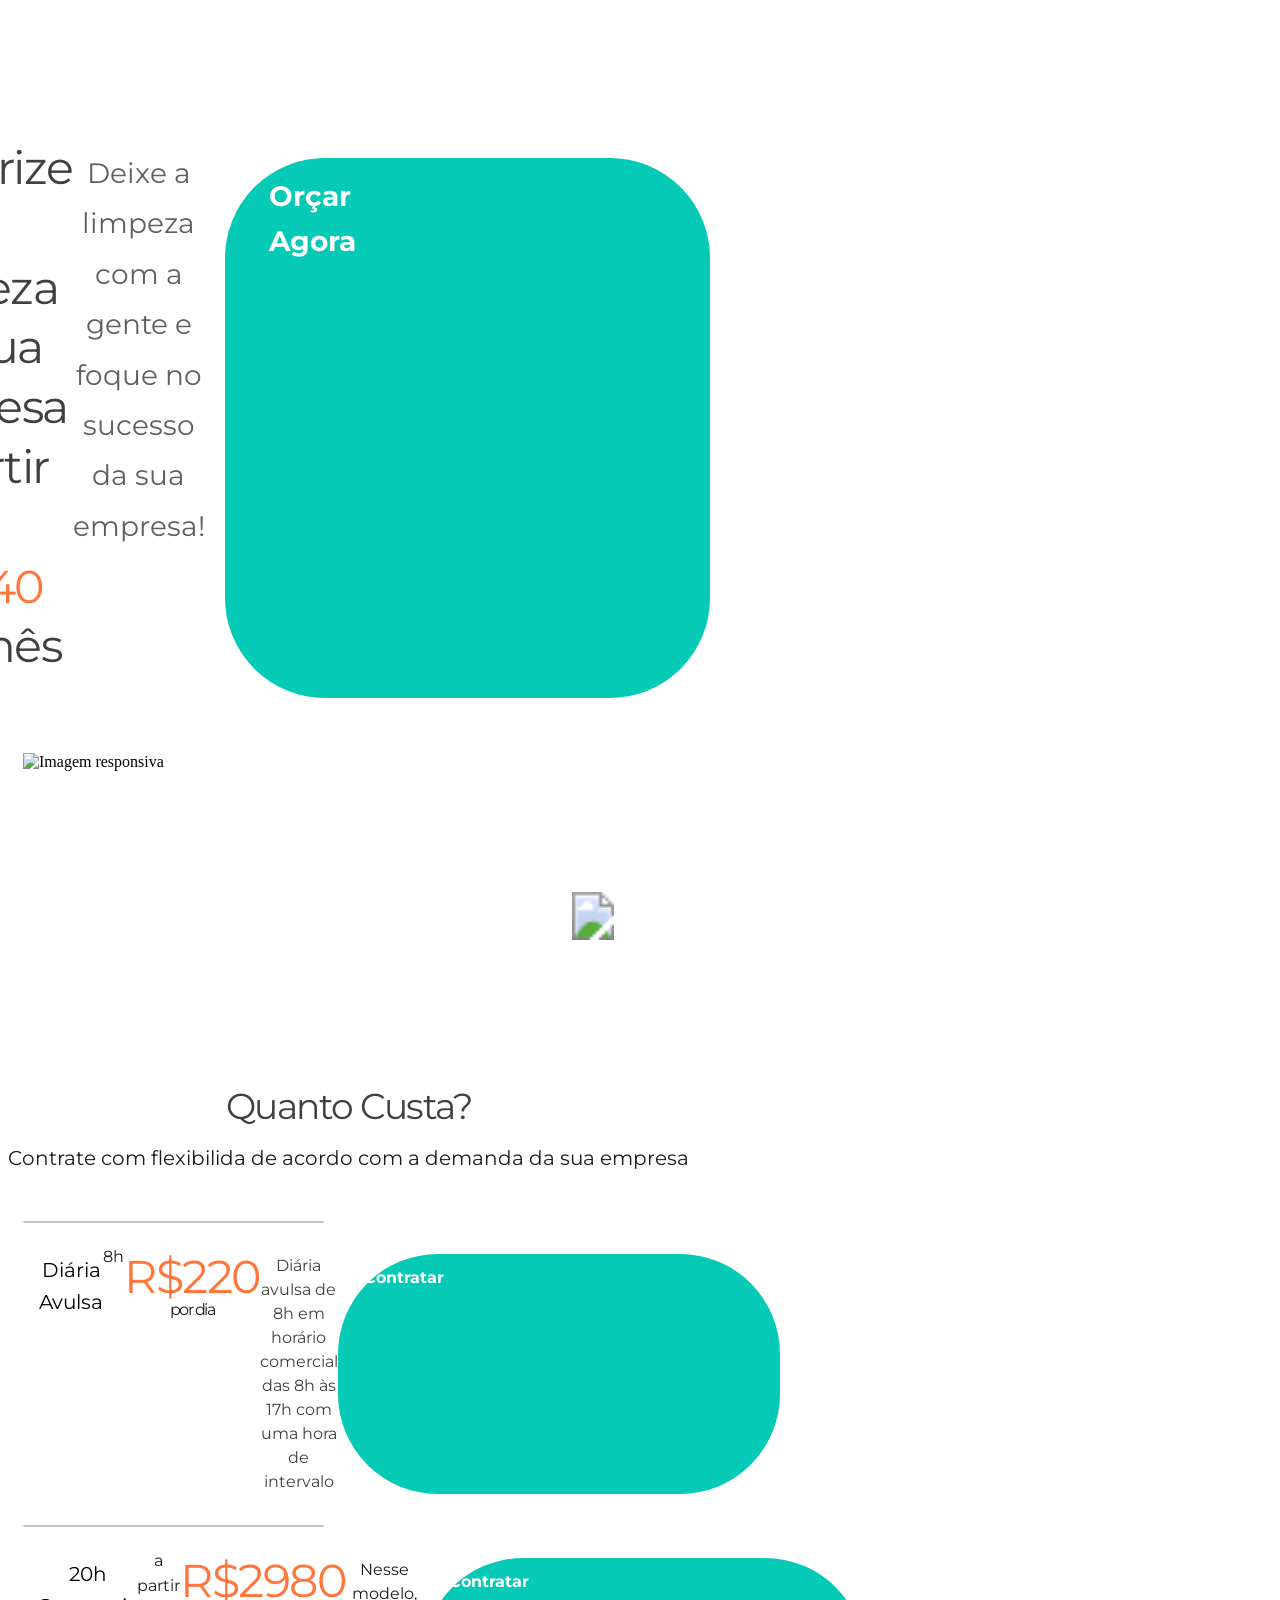
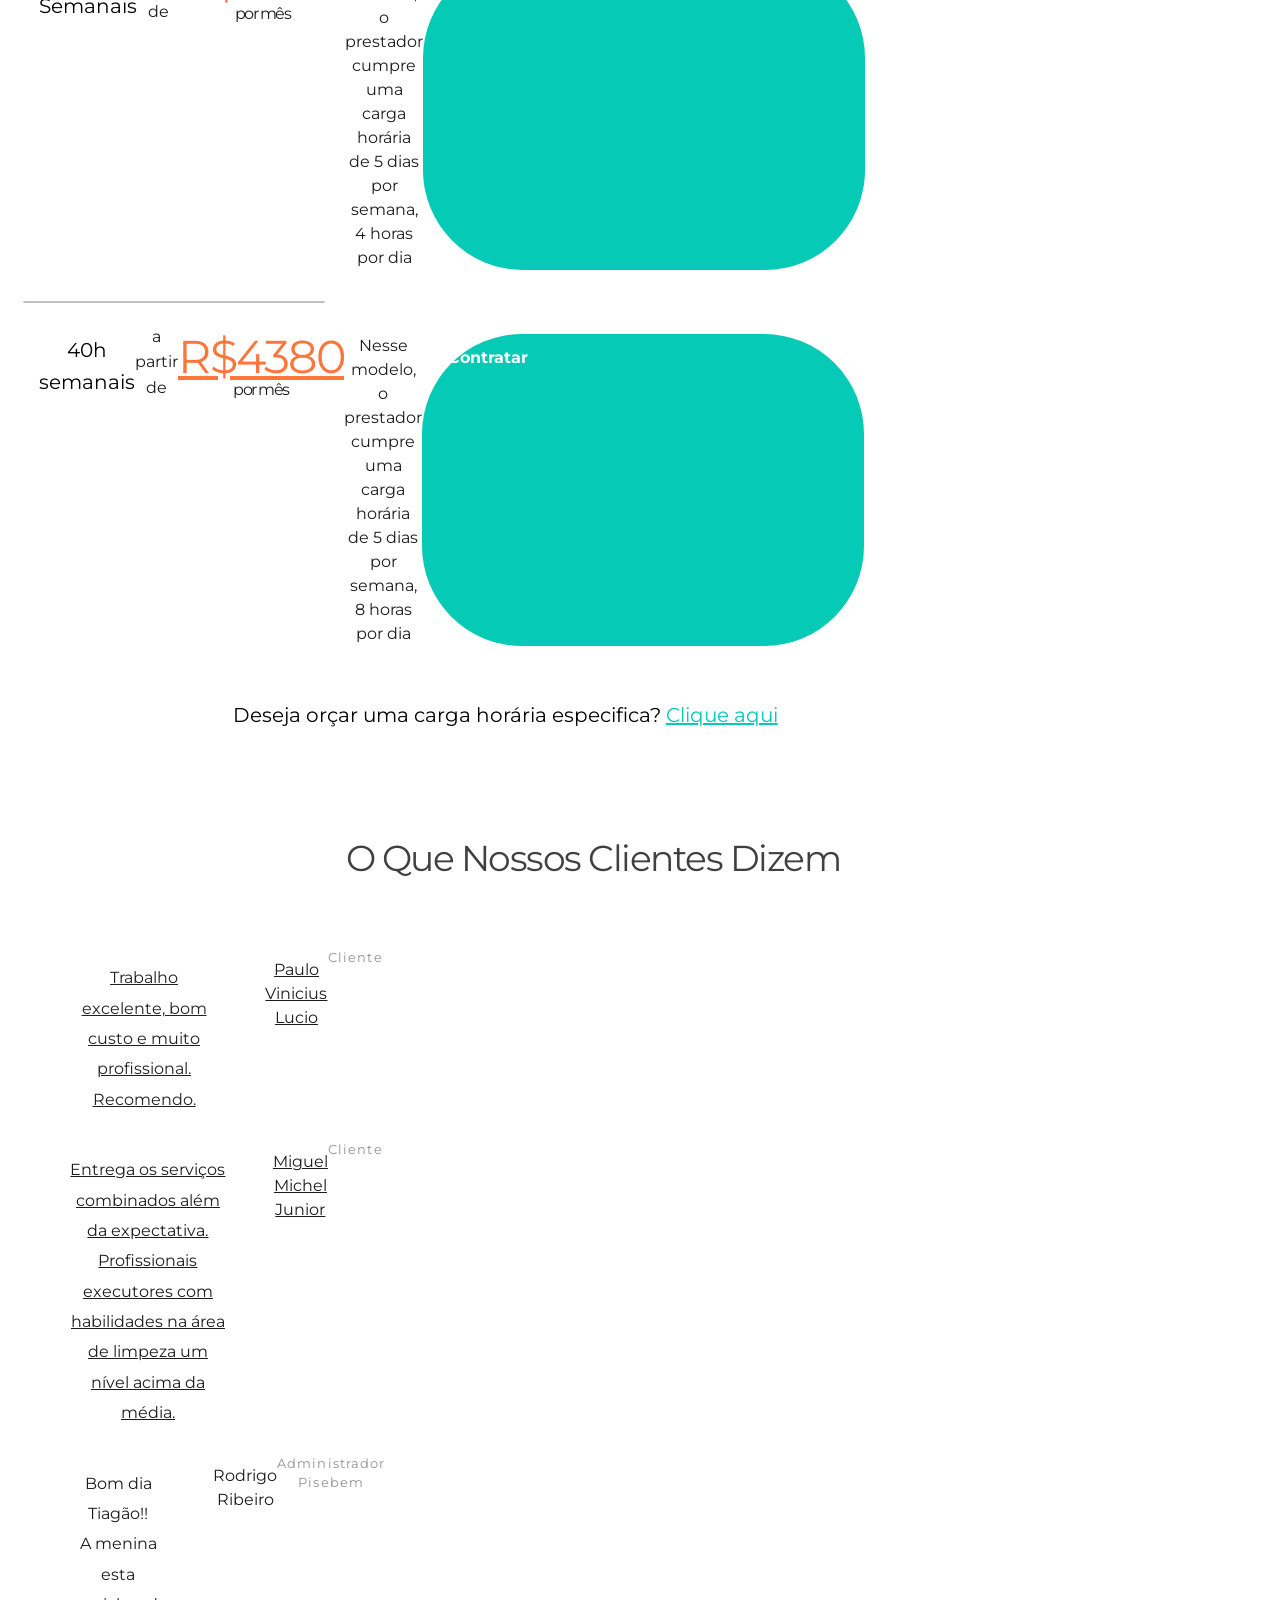
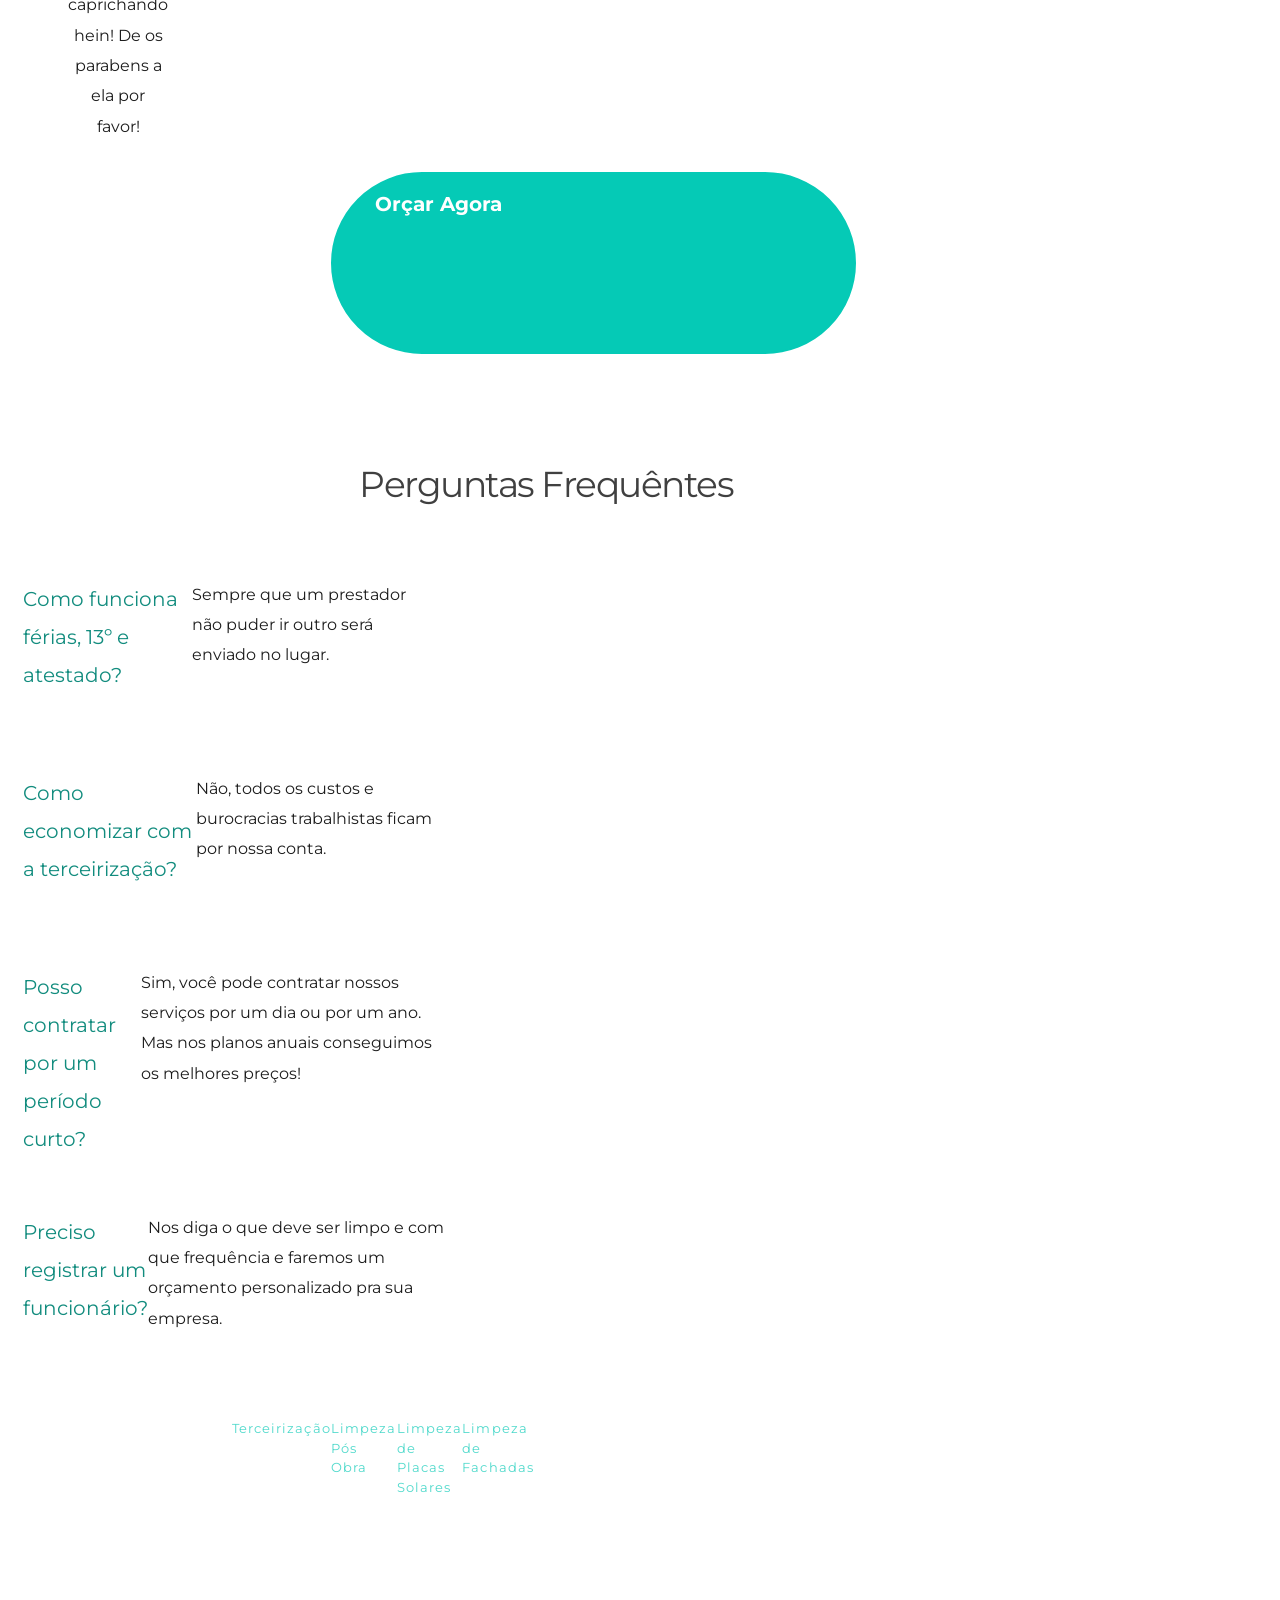
==== index.html @ 508627c0 "Update index.html" ====
<!DOCTYPE html><html lang="en"><head><meta charset="utf-8" /><meta property="og:site_name" content="" /><meta property="og:type" content="website" /><meta property="og:url" content="https://strawberry18720280.temporary-demo.site/" /><meta content="summary_large_image" name="twitter:card" />

        <meta property="og:title" content="Home" />
    <meta name="twitter:title" content="Home" />

    <meta property="og:description" content="" />
    <meta name="twitter:description" content="" />

        
    <title>Home</title>

    <meta name="description" content="" />


    
    <link rel="canonical" href="https://strawberry18720280.temporary-demo.site/" /><link rel="icon" href="https://cloud-1de12d.b-cdn.net/images/cropped-favicon-192x192.png" sizes="16x16"><meta name="viewport" content="width=device-width, initial-scale=1"><link class="brz-link brz-link-bunny-fonts-prefetch" rel="dns-prefetch" href="//fonts.bunny.net"><link class="brz-link brz-link-bunny-fonts-preconnect" rel="preconnect" href="https://fonts.bunny.net/" crossorigin><link class="brz-link brz-link-cdn-preconnect" rel="preconnect" href="https://cloud-1de12d.b-cdn.net" crossorigin><link href="https://fonts.bunny.net/css?family=Montserrat:100,100italic,200,200italic,300,300italic,regular,italic,500,500italic,600,600italic,700,700italic,800,800italic,900,900italic|Lato:100,100italic,300,300italic,regular,italic,700,700italic,900,900italic|Overpass:100,100italic,200,200italic,300,300italic,regular,italic,600,600italic,700,700italic,800,800italic,900,900italic&subset=arabic,bengali,cyrillic,cyrillic-ext,devanagari,greek,greek-ext,gujarati,hebrew,khmer,korean,latin-ext,tamil,telugu,thai,vietnamese&display=swap" class="brz-link brz-link-google" type="text/css" rel="stylesheet"/><link href="https://b-cloud.b-cdn.net/builds/free/315-cloud/editor/css/group-1_3.min.css" class="brz-link brz-link-preview-lib" data-brz-group="group-1_3" rel="stylesheet"/><link href="https://b-cloud.b-cdn.net/builds/pro/189-cloud/css/preview.pro.min.css" class="brz-link brz-link-preview-pro" rel="stylesheet"/><style class="brz-style">.brz .brz-css-m7kfc6{z-index: auto;margin:0;}.brz .brz-css-m7kfc6.brz-section .brz-section__content{min-height: auto;display:flex;}.brz .brz-css-m7kfc6 .brz-container{justify-content:center;}.brz .brz-css-m7kfc6 > .slick-slider > .brz-slick-slider__dots{color:rgba(0, 0, 0, 1);}.brz .brz-css-m7kfc6 > .slick-slider > .brz-slick-slider__arrow{color:rgba(0, 0, 0, 0.7);}@media(min-width:991px){.brz .brz-css-m7kfc6{display:block;}}@media(max-width:991px) and (min-width:768px){.brz .brz-css-m7kfc6{display:block;}}@media(max-width:767px){.brz .brz-css-m7kfc6{display:block;}}
.brz .brz-css-b6wccc.brz-section .brz-section__content{min-height: 100vh;}@media(min-width:991px){.brz .brz-css-b6wccc{z-index: auto;margin:0;}.brz .brz-css-b6wccc.brz-section .brz-section__content{min-height: 100vh;display:flex;}.brz .brz-css-b6wccc .brz-container{justify-content:center;}.brz .brz-css-b6wccc > .slick-slider > .brz-slick-slider__dots:hover{color:rgba(0, 0, 0, 1);}.brz .brz-css-b6wccc > .slick-slider > .brz-slick-slider__arrow:hover{color:rgba(0, 0, 0, 0.7);}}@media(min-width:991px){.brz .brz-css-b6wccc:hover{display:block;}}@media(max-width:767px){.brz .brz-css-b6wccc.brz-section .brz-section__content{min-height: auto;}}
.brz .brz-css-vwb2{padding:75px 0px 75px 0px;}.brz .brz-css-vwb2 > .brz-bg{border-radius: 0px;mix-blend-mode:normal;}.brz .brz-css-vwb2 > .brz-bg{border:0px solid rgba(102, 115, 141, 0);}.brz .brz-css-vwb2 > .brz-bg > .brz-bg-image{background-size:cover;background-repeat: no-repeat;-webkit-mask-image: none;
                      mask-image: none;}.brz .brz-css-vwb2 > .brz-bg > .brz-bg-image{background-image:none;filter:none;display:block;}.brz .brz-css-vwb2 > .brz-bg > .brz-bg-image:after{content: "";background-image:none;}.brz .brz-css-vwb2 > .brz-bg > .brz-bg-color{-webkit-mask-image: none;
                      mask-image: none;}.brz .brz-css-vwb2 > .brz-bg > .brz-bg-color{background-color:rgba(0, 0, 0, 0);background-image:none;}.brz .brz-css-vwb2 > .brz-bg > .brz-bg-map{display:none;}.brz .brz-css-vwb2 > .brz-bg > .brz-bg-map{filter:none;}.brz .brz-css-vwb2 > .brz-bg > .brz-bg-video{display:none;}.brz .brz-css-vwb2 > .brz-bg > .brz-bg-video{filter:none;}.brz .brz-css-vwb2 > .brz-bg > .brz-bg-shape__top{background-size: 100% 100px; height: 100px;transform: scale(1.02) rotateX(0deg) rotateY(0deg);z-index: auto;}.brz .brz-css-vwb2 > .brz-bg > .brz-bg-shape__top::after{background-image: none; -webkit-mask-image: none;background-size: 100% 100px; height: 100px;}.brz .brz-css-vwb2 > .brz-bg > .brz-bg-shape__bottom{background-size: 100% 100px; height: 100px;transform: scale(1.02) rotateX(-180deg) rotateY(-180deg);z-index: auto;}.brz .brz-css-vwb2 > .brz-bg > .brz-bg-shape__bottom::after{background-image: none; -webkit-mask-image: none;background-size: 100% 100px; height: 100px;}.brz .brz-css-vwb2 > .brz-bg > .brz-bg-slideshow  .brz-bg-slideshow-item{display: none;background-position: 50% 50%;}.brz .brz-css-vwb2 > .brz-bg > .brz-bg-slideshow  .brz-bg-slideshow-item{filter:none;}@media(min-width:991px){.brz .brz-css-vwb2 > .brz-bg{transition-duration:0.50s;transition-property: filter, box-shadow, background, border-radius, border-color;}.brz .brz-css-vwb2 > .brz-bg > .brz-bg-image{background-attachment:scroll;transition-duration:0.50s;transition-property: filter, box-shadow, background, border-radius, border-color;}.brz .brz-css-vwb2 > .brz-bg > .brz-bg-color{transition-duration:0.50s;transition-property: filter, box-shadow, background, border-radius, border-color;}.brz .brz-css-vwb2 > .brz-bg > .brz-bg-map{transition-duration:0.50s;transition-property: filter, box-shadow, background, border-radius, border-color;}.brz .brz-css-vwb2 > .brz-bg > .brz-bg-video{transition-duration:0.50s;transition-property: filter, box-shadow, background, border-radius, border-color;}}@media(max-width:991px) and (min-width:768px){.brz .brz-css-vwb2{padding:50px 15px 50px 15px;}}@media(max-width:991px) and (min-width:768px){.brz .brz-css-vwb2 > .brz-bg{transition-duration:0.50s;transition-property: filter, box-shadow, background, border-radius, border-color;}.brz .brz-css-vwb2 > .brz-bg > .brz-bg-image{transition-duration:0.50s;transition-property: filter, box-shadow, background, border-radius, border-color;}.brz .brz-css-vwb2 > .brz-bg > .brz-bg-color{transition-duration:0.50s;transition-property: filter, box-shadow, background, border-radius, border-color;}.brz .brz-css-vwb2 > .brz-bg > .brz-bg-map{transition-duration:0.50s;transition-property: filter, box-shadow, background, border-radius, border-color;}.brz .brz-css-vwb2 > .brz-bg > .brz-bg-video{transition-duration:0.50s;transition-property: filter, box-shadow, background, border-radius, border-color;}}@media(max-width:767px){.brz .brz-css-vwb2{padding:25px 15px 25px 15px;}}@media(max-width:767px){.brz .brz-css-vwb2 > .brz-bg{transition-duration:0.50s;transition-property: filter, box-shadow, background, border-radius, border-color;}.brz .brz-css-vwb2 > .brz-bg > .brz-bg-image{transition-duration:0.50s;transition-property: filter, box-shadow, background, border-radius, border-color;}.brz .brz-css-vwb2 > .brz-bg > .brz-bg-color{transition-duration:0.50s;transition-property: filter, box-shadow, background, border-radius, border-color;}.brz .brz-css-vwb2 > .brz-bg > .brz-bg-map{transition-duration:0.50s;transition-property: filter, box-shadow, background, border-radius, border-color;}.brz .brz-css-vwb2 > .brz-bg > .brz-bg-video{transition-duration:0.50s;transition-property: filter, box-shadow, background, border-radius, border-color;}}
.brz .brz-css-1q8y3d7{padding:100px 0px 15px 0px;}@media(min-width:991px){.brz .brz-css-1q8y3d7{padding:100px 0px 15px 0px;}.brz .brz-css-1q8y3d7 > .brz-bg{border-radius: 0px;mix-blend-mode:normal;}.brz .brz-css-1q8y3d7:hover > .brz-bg{border:0px solid rgba(102, 115, 141, 0);}.brz .brz-css-1q8y3d7 > .brz-bg > .brz-bg-image{background-size:cover;background-repeat: no-repeat;-webkit-mask-image: none;
                      mask-image: none;}.brz .brz-css-1q8y3d7:hover > .brz-bg > .brz-bg-image{background-image:none;filter:none;display:block;}.brz .brz-css-1q8y3d7:hover > .brz-bg > .brz-bg-image:after{content: "";background-image:none;}.brz .brz-css-1q8y3d7 > .brz-bg > .brz-bg-color{-webkit-mask-image: none;
                      mask-image: none;}.brz .brz-css-1q8y3d7:hover > .brz-bg > .brz-bg-color{background-color:rgba(0, 0, 0, 0);background-image:none;}.brz .brz-css-1q8y3d7 > .brz-bg > .brz-bg-map{display:none;}.brz .brz-css-1q8y3d7:hover > .brz-bg > .brz-bg-map{filter:none;}.brz .brz-css-1q8y3d7 > .brz-bg > .brz-bg-video{display:none;}.brz .brz-css-1q8y3d7:hover > .brz-bg > .brz-bg-video{filter:none;}.brz .brz-css-1q8y3d7 > .brz-bg > .brz-bg-shape__top{background-size: 100% 100px; height: 100px;transform: scale(1.02) rotateX(0deg) rotateY(0deg);z-index: auto;}.brz .brz-css-1q8y3d7 > .brz-bg > .brz-bg-shape__top::after{background-image: none; -webkit-mask-image: none;background-size: 100% 100px; height: 100px;}.brz .brz-css-1q8y3d7 > .brz-bg > .brz-bg-shape__bottom{background-size: 100% 100px; height: 100px;transform: scale(1.02) rotateX(-180deg) rotateY(-180deg);z-index: auto;}.brz .brz-css-1q8y3d7 > .brz-bg > .brz-bg-shape__bottom::after{background-image: none; -webkit-mask-image: none;background-size: 100% 100px; height: 100px;}.brz .brz-css-1q8y3d7 > .brz-bg > .brz-bg-slideshow  .brz-bg-slideshow-item{display: none;background-position: 50% 50%;}.brz .brz-css-1q8y3d7:hover > .brz-bg > .brz-bg-slideshow  .brz-bg-slideshow-item{filter:none;}}@media(min-width:991px){.brz .brz-css-1q8y3d7:hover > .brz-bg{transition-duration:0.50s;transition-property: filter, box-shadow, background, border-radius, border-color;}.brz .brz-css-1q8y3d7:hover > .brz-bg > .brz-bg-image{background-attachment:scroll;transition-duration:0.50s;transition-property: filter, box-shadow, background, border-radius, border-color;}.brz .brz-css-1q8y3d7:hover > .brz-bg > .brz-bg-color{transition-duration:0.50s;transition-property: filter, box-shadow, background, border-radius, border-color;}.brz .brz-css-1q8y3d7:hover > .brz-bg > .brz-bg-map{transition-duration:0.50s;transition-property: filter, box-shadow, background, border-radius, border-color;}.brz .brz-css-1q8y3d7:hover > .brz-bg > .brz-bg-video{transition-duration:0.50s;transition-property: filter, box-shadow, background, border-radius, border-color;}}@media(max-width:991px) and (min-width:768px){.brz .brz-css-1q8y3d7{padding:50px 15px 50px 15px;}}@media(max-width:767px){.brz .brz-css-1q8y3d7{padding:0px 10px 15px 20px;}}
.brz .brz-css-11gsrb2{border:0px solid transparent;}@media(min-width:991px){.brz .brz-css-11gsrb2{max-width: calc(1 * var(--brz-section-container-max-width, 1170px));}}@media(max-width:991px) and (min-width:768px){.brz .brz-css-11gsrb2{max-width: 100%;}}@media(max-width:767px){.brz .brz-css-11gsrb2{max-width: 100%;}}
@media(min-width:991px){.brz .brz-css-gxn59a:hover{border:0px solid transparent;}}@media(min-width:991px){.brz .brz-css-gxn59a{max-width: calc(1 * var(--brz-section-container-max-width, 1170px));}}
.brz .brz-css-rw1jrt{margin:0;z-index: auto;align-items:flex-start;}.brz .brz-css-rw1jrt > .brz-bg{border-radius: 0px;max-width:100%;mix-blend-mode:normal;}.brz .brz-css-rw1jrt > .brz-bg{border:0px solid rgba(102, 115, 141, 0);box-shadow:none;}.brz .brz-css-rw1jrt > .brz-bg > .brz-bg-image{background-size:cover;background-repeat: no-repeat;-webkit-mask-image: none;
                      mask-image: none;}.brz .brz-css-rw1jrt > .brz-bg > .brz-bg-image{background-image:none;filter:none;display:block;}.brz .brz-css-rw1jrt > .brz-bg > .brz-bg-image:after{content: "";background-image:none;}.brz .brz-css-rw1jrt > .brz-bg > .brz-bg-color{-webkit-mask-image: none;
                      mask-image: none;}.brz .brz-css-rw1jrt > .brz-bg > .brz-bg-color{background-color:rgba(0, 0, 0, 0);background-image:none;}.brz .brz-css-rw1jrt > .brz-bg > .brz-bg-map{display:none;}.brz .brz-css-rw1jrt > .brz-bg > .brz-bg-map{filter:none;}.brz .brz-css-rw1jrt > .brz-bg > .brz-bg-video{display:none;}.brz .brz-css-rw1jrt > .brz-bg > .brz-bg-video{filter:none;}.brz .brz-css-rw1jrt > .brz-row{border:0px solid transparent;}@media(min-width:991px){.brz .brz-css-rw1jrt{min-height: auto;display:flex;}.brz .brz-css-rw1jrt > .brz-bg{transition-duration:0.50s;transition-property: filter, box-shadow, background, border-radius, border-color;}.brz .brz-css-rw1jrt > .brz-bg > .brz-bg-image{transition-duration:0.50s;transition-property: filter, box-shadow, background, border-radius, border-color;}.brz .brz-css-rw1jrt > .brz-bg > .brz-bg-color{transition-duration:0.50s;transition-property: filter, box-shadow, background, border-radius, border-color;}.brz .brz-css-rw1jrt > .brz-bg > .brz-bg-video{transition-duration:0.50s;transition-property: filter, box-shadow, background, border-radius, border-color;}.brz .brz-css-rw1jrt > .brz-row{transition-duration:0.50s;transition-property: filter, box-shadow, background, border-radius, border-color;}}@media(max-width:991px) and (min-width:768px){.brz .brz-css-rw1jrt{min-height: auto;display:flex;}.brz .brz-css-rw1jrt > .brz-bg{transition-duration:0.50s;transition-property: filter, box-shadow, background, border-radius, border-color;}.brz .brz-css-rw1jrt > .brz-bg > .brz-bg-image{transition-duration:0.50s;transition-property: filter, box-shadow, background, border-radius, border-color;}.brz .brz-css-rw1jrt > .brz-bg > .brz-bg-color{transition-duration:0.50s;transition-property: filter, box-shadow, background, border-radius, border-color;}.brz .brz-css-rw1jrt > .brz-bg > .brz-bg-video{transition-duration:0.50s;transition-property: filter, box-shadow, background, border-radius, border-color;}.brz .brz-css-rw1jrt > .brz-row{transition-duration:0.50s;transition-property: filter, box-shadow, background, border-radius, border-color;flex-direction:row;flex-wrap:wrap;justify-content:flex-start;}}@media(max-width:767px){.brz .brz-css-rw1jrt{min-height: auto;display:flex;}.brz .brz-css-rw1jrt > .brz-bg{transition-duration:0.50s;transition-property: filter, box-shadow, background, border-radius, border-color;}.brz .brz-css-rw1jrt > .brz-bg > .brz-bg-image{transition-duration:0.50s;transition-property: filter, box-shadow, background, border-radius, border-color;}.brz .brz-css-rw1jrt > .brz-bg > .brz-bg-color{transition-duration:0.50s;transition-property: filter, box-shadow, background, border-radius, border-color;}.brz .brz-css-rw1jrt > .brz-bg > .brz-bg-video{transition-duration:0.50s;transition-property: filter, box-shadow, background, border-radius, border-color;}.brz .brz-css-rw1jrt > .brz-row{transition-duration:0.50s;transition-property: filter, box-shadow, background, border-radius, border-color;flex-direction:row;flex-wrap:wrap;justify-content:flex-start;}}
@media(min-width:991px){.brz .brz-css-1xhp7i5{margin:0;z-index: auto;align-items:flex-start;}.brz .brz-css-1xhp7i5 > .brz-bg{border-radius: 0px;max-width:100%;mix-blend-mode:normal;}.brz .brz-css-1xhp7i5:hover > .brz-bg{border:0px solid rgba(102, 115, 141, 0);box-shadow:none;}.brz .brz-css-1xhp7i5 > .brz-bg > .brz-bg-image{background-size:cover;background-repeat: no-repeat;-webkit-mask-image: none;
                      mask-image: none;}.brz .brz-css-1xhp7i5:hover > .brz-bg > .brz-bg-image{background-image:none;filter:none;display:block;}.brz .brz-css-1xhp7i5:hover > .brz-bg > .brz-bg-image:after{content: "";background-image:none;}.brz .brz-css-1xhp7i5 > .brz-bg > .brz-bg-color{-webkit-mask-image: none;
                      mask-image: none;}.brz .brz-css-1xhp7i5:hover > .brz-bg > .brz-bg-color{background-color:rgba(0, 0, 0, 0);background-image:none;}.brz .brz-css-1xhp7i5 > .brz-bg > .brz-bg-map{display:none;}.brz .brz-css-1xhp7i5:hover > .brz-bg > .brz-bg-map{filter:none;}.brz .brz-css-1xhp7i5 > .brz-bg > .brz-bg-video{display:none;}.brz .brz-css-1xhp7i5:hover > .brz-bg > .brz-bg-video{filter:none;}.brz .brz-css-1xhp7i5:hover > .brz-row{border:0px solid transparent;}}@media(min-width:991px){.brz .brz-css-1xhp7i5{min-height: auto;display:flex;}.brz .brz-css-1xhp7i5:hover > .brz-bg{transition-duration:0.50s;transition-property: filter, box-shadow, background, border-radius, border-color;}.brz .brz-css-1xhp7i5:hover > .brz-bg > .brz-bg-image{transition-duration:0.50s;transition-property: filter, box-shadow, background, border-radius, border-color;}.brz .brz-css-1xhp7i5:hover > .brz-bg > .brz-bg-color{transition-duration:0.50s;transition-property: filter, box-shadow, background, border-radius, border-color;}.brz .brz-css-1xhp7i5:hover > .brz-bg > .brz-bg-video{transition-duration:0.50s;transition-property: filter, box-shadow, background, border-radius, border-color;}.brz .brz-css-1xhp7i5:hover > .brz-row{transition-duration:0.50s;transition-property: filter, box-shadow, background, border-radius, border-color;}}@media(max-width:991px) and (min-width:768px){.brz .brz-css-1xhp7i5 > .brz-row{flex-direction:row;flex-wrap:wrap;justify-content:flex-start;}}@media(max-width:767px){.brz .brz-css-1xhp7i5 > .brz-row{flex-direction:row-reverse;flex-wrap:wrap-reverse;justify-content:flex-end;}}
.brz .brz-css-1gijqss{padding:10px;max-width:100%;}@media(max-width:991px) and (min-width:768px){.brz .brz-css-1gijqss{padding:0;}}@media(max-width:767px){.brz .brz-css-1gijqss{padding:0;}}
.brz .brz-css-1ycfo3k{padding:0;}
@media(min-width:991px){.brz .brz-css-nquhf8{padding:0;max-width:100%;}}
.brz .brz-css-10wfzzi{z-index: auto;flex:1 1 50%;max-width:50%;justify-content:flex-start;}.brz .brz-css-10wfzzi .brz-columns__scroll-effect{justify-content:flex-start;}.brz .brz-css-10wfzzi > .brz-bg{margin:0;mix-blend-mode:normal;border-radius: 0px;}.brz .brz-css-10wfzzi > .brz-bg{border:0px solid rgba(102, 115, 141, 0);box-shadow:none;}.brz .brz-css-10wfzzi > .brz-bg > .brz-bg-image{background-size:cover;background-repeat: no-repeat;-webkit-mask-image: none;
                      mask-image: none;}.brz .brz-css-10wfzzi > .brz-bg > .brz-bg-image{background-image:none;filter:none;display:block;}.brz .brz-css-10wfzzi > .brz-bg > .brz-bg-image:after{content: "";background-image:none;}.brz .brz-css-10wfzzi > .brz-bg > .brz-bg-color{-webkit-mask-image: none;
                      mask-image: none;}.brz .brz-css-10wfzzi > .brz-bg > .brz-bg-color{background-color:rgba(0, 0, 0, 0);background-image:none;}.brz .brz-css-10wfzzi > .brz-bg > .brz-bg-map{display:none;}.brz .brz-css-10wfzzi > .brz-bg > .brz-bg-map{filter:none;}.brz .brz-css-10wfzzi > .brz-bg > .brz-bg-video{display:none;}.brz .brz-css-10wfzzi > .brz-bg > .brz-bg-video{filter:none;}@media(min-width:991px){.brz .brz-css-10wfzzi > .brz-bg{transition-duration:0.50s;transition-property: filter, box-shadow, background, border-radius, border-color;}.brz .brz-css-10wfzzi > .brz-bg > .brz-bg-image{transition-duration:0.50s;transition-property: filter, box-shadow, background, border-radius, border-color;}.brz .brz-css-10wfzzi > .brz-bg > .brz-bg-color{transition-duration:0.50s;transition-property: filter, box-shadow, background, border-radius, border-color;}}@media(max-width:991px) and (min-width:768px){.brz .brz-css-10wfzzi > .brz-bg{transition-duration:0.50s;transition-property: filter, box-shadow, background, border-radius, border-color;}.brz .brz-css-10wfzzi > .brz-bg > .brz-bg-image{transition-duration:0.50s;transition-property: filter, box-shadow, background, border-radius, border-color;}.brz .brz-css-10wfzzi > .brz-bg > .brz-bg-color{transition-duration:0.50s;transition-property: filter, box-shadow, background, border-radius, border-color;}}@media(max-width:767px){.brz .brz-css-10wfzzi{flex:1 1 100%;max-width:100%;}.brz .brz-css-10wfzzi > .brz-bg{margin:10px 0px 10px 0px;}}@media(max-width:767px){.brz .brz-css-10wfzzi > .brz-bg{transition-duration:0.50s;transition-property: filter, box-shadow, background, border-radius, border-color;}.brz .brz-css-10wfzzi > .brz-bg > .brz-bg-image{transition-duration:0.50s;transition-property: filter, box-shadow, background, border-radius, border-color;}.brz .brz-css-10wfzzi > .brz-bg > .brz-bg-color{transition-duration:0.50s;transition-property: filter, box-shadow, background, border-radius, border-color;}}
.brz .brz-css-1nqqghr{justify-content:center;}.brz .brz-css-1nqqghr > .brz-ed-sortable--empty{min-height:600px;}.brz .brz-css-1nqqghr .brz-columns__scroll-effect{justify-content:center;}.brz .brz-css-1nqqghr > .brz-bg{margin:20px;}@media(min-width:991px){.brz .brz-css-1nqqghr{z-index: auto;flex:1 1 50%;max-width:50%;justify-content:center;}.brz .brz-css-1nqqghr > .brz-ed-sortable--empty{min-height:600px;}.brz .brz-css-1nqqghr .brz-columns__scroll-effect{justify-content:center;}.brz .brz-css-1nqqghr > .brz-bg{margin:20px;mix-blend-mode:normal;border-radius: 0px;}.brz .brz-css-1nqqghr:hover > .brz-bg{border:0px solid rgba(102, 115, 141, 0);box-shadow:none;}.brz .brz-css-1nqqghr > .brz-bg > .brz-bg-image{background-size:cover;background-repeat: no-repeat;-webkit-mask-image: none;
                      mask-image: none;}.brz .brz-css-1nqqghr:hover > .brz-bg > .brz-bg-image{background-image:none;filter:none;display:block;}.brz .brz-css-1nqqghr:hover > .brz-bg > .brz-bg-image:after{content: "";background-image:none;}.brz .brz-css-1nqqghr > .brz-bg > .brz-bg-color{-webkit-mask-image: none;
                      mask-image: none;}.brz .brz-css-1nqqghr:hover > .brz-bg > .brz-bg-color{background-color:rgba(0, 0, 0, 0);background-image:none;}.brz .brz-css-1nqqghr > .brz-bg > .brz-bg-map{display:none;}.brz .brz-css-1nqqghr:hover > .brz-bg > .brz-bg-map{filter:none;}.brz .brz-css-1nqqghr > .brz-bg > .brz-bg-video{display:none;}.brz .brz-css-1nqqghr:hover > .brz-bg > .brz-bg-video{filter:none;}}@media(min-width:991px){.brz .brz-css-1nqqghr:hover > .brz-bg{transition-duration:0.50s;transition-property: filter, box-shadow, background, border-radius, border-color;}.brz .brz-css-1nqqghr:hover > .brz-bg > .brz-bg-image{transition-duration:0.50s;transition-property: filter, box-shadow, background, border-radius, border-color;}.brz .brz-css-1nqqghr:hover > .brz-bg > .brz-bg-color{transition-duration:0.50s;transition-property: filter, box-shadow, background, border-radius, border-color;}}@media(max-width:991px) and (min-width:768px){.brz .brz-css-1nqqghr > .brz-bg{margin:0;}}@media(max-width:767px){.brz .brz-css-1nqqghr > .brz-bg{margin:10px 0px 10px 0px;}}
.brz .brz-css-1gjw4qd{z-index: auto;margin:0;border:0px solid transparent;padding:5px 15px 5px 15px;min-height:100%;}@media(min-width:991px){.brz .brz-css-1gjw4qd{display:flex;transition-duration:0.50s;transition-property: filter, box-shadow, background, border-radius, border-color;}}@media(max-width:991px) and (min-width:768px){.brz .brz-css-1gjw4qd{display:flex;transition-duration:0.50s;transition-property: filter, box-shadow, background, border-radius, border-color;}}@media(max-width:767px){.brz .brz-css-1gjw4qd{margin:10px 0px 10px 0px;padding:0;}}@media(max-width:767px){.brz .brz-css-1gjw4qd{display:flex;transition-duration:0.50s;transition-property: filter, box-shadow, background, border-radius, border-color;}}
.brz .brz-css-163z7ox{margin:20px;padding:0;min-height:600px;flex-grow: 1; justify-content: inherit;}@media(min-width:991px){.brz .brz-css-163z7ox{z-index: auto;margin:20px;border:0px solid transparent;padding:0;min-height:600px;flex-grow: 1; justify-content: inherit;}}@media(min-width:991px){.brz .brz-css-163z7ox:hover{display:flex;transition-duration:0.50s;transition-property: filter, box-shadow, background, border-radius, border-color;}}@media(max-width:991px) and (min-width:768px){.brz .brz-css-163z7ox{margin:0;padding:5px 40px 5px 15px;min-height:100%;}}@media(max-width:767px){.brz .brz-css-163z7ox{margin:10px 0px 10px 0px;min-height:100%;}}
.brz .brz-css-1j5oyvo{padding:0;margin:10px 0px 10px 0px;justify-content:center;position:relative;}.brz .brz-css-1j5oyvo .brz-wrapper-transform{transform: none;}@media(min-width:991px){.brz .brz-css-1j5oyvo{display:flex;z-index: auto;position:relative;}}@media(max-width:991px) and (min-width:768px){.brz .brz-css-1j5oyvo{display:flex;z-index: auto;position:relative;}}@media(max-width:767px){.brz .brz-css-1j5oyvo{display:flex;z-index: auto;position:relative;}}
.brz .brz-css-7zoc63{padding:0;margin:10px 0px 0px 0px;justify-content:flex-start;}@media(min-width:991px){.brz .brz-css-7zoc63{padding:0;margin:10px 0px 0px 0px;justify-content:flex-start;position:relative;}.brz .brz-css-7zoc63 .brz-wrapper-transform{transform: none;}}@media(min-width:991px){.brz .brz-css-7zoc63{display:flex;z-index: auto;position:relative;}}@media(max-width:991px) and (min-width:768px){.brz .brz-css-7zoc63{padding:0px 20px 0px 0px;margin:10px 0px 10px 0px;}}@media(max-width:767px){.brz .brz-css-7zoc63{margin:0;}}
.brz .brz-css-7dqpqo{animation-name:none; animation-duration:1000ms; animation-delay:1000ms; animation-iteration-count : unset;
  }
.brz .brz-css-1me001m{animation-name:fadeInUp; animation-duration:1000ms; animation-delay:0ms; animation-iteration-count : unset;
  }@media(min-width:991px){.brz .brz-css-1me001m{animation-name:fadeInUp; animation-duration:1000ms; animation-delay:0ms; animation-iteration-count : unset;
  }}@media(max-width:991px) and (min-width:768px){.brz .brz-css-1me001m{animation-name:none; animation-duration:1000ms; animation-delay:1000ms; animation-iteration-count : unset;
  }}@media(max-width:767px){.brz .brz-css-1me001m{animation-name:none; animation-duration:1000ms; animation-delay:1000ms; animation-iteration-count : unset;
  }}
.brz .brz-css-ui2tgc{width:100%;mix-blend-mode:normal;}
@media(min-width:991px){.brz .brz-css-3c1met{width:100%;mix-blend-mode:normal;}}
.brz .brz-css-ikkxt{margin-top:0px !important;margin-bottom:0px !important;text-align:center!important;font-family:'Montserrat', sans-serif !important;font-size:46px;line-height:1.3;font-weight:900;letter-spacing:-1.5px;font-variation-settings:"wght" 400, "wdth" 100, "SOFT" 0;}@media(min-width:991px){.brz .brz-css-ikkxt{margin-top:0px !important;margin-bottom:0px !important;text-align:center!important;font-family:'Montserrat', sans-serif !important;font-size:46px;line-height:1.3;font-weight:900;letter-spacing:-1.5px;font-variation-settings:"wght" 400, "wdth" 100, "SOFT" 0;text-transform:inherit !important;}}@media(max-width:767px){.brz .brz-css-ikkxt{font-size:34px;}}
.brz .brz-css-jhbc1m{margin:20px 0px 0px 0px;}@media(min-width:991px){.brz .brz-css-jhbc1m{padding:0;margin:20px 0px 0px 0px;justify-content:center;position:relative;}.brz .brz-css-jhbc1m .brz-wrapper-transform{transform: none;}}@media(min-width:991px){.brz .brz-css-jhbc1m{display:flex;z-index: auto;position:relative;}}@media(max-width:991px) and (min-width:768px){.brz .brz-css-jhbc1m{margin:10px 0px 10px 0px;}}@media(max-width:767px){.brz .brz-css-jhbc1m{margin:10px 0px 30px 0px;}}
.brz .brz-css-2r82r{animation-name:none; animation-duration:1000ms; animation-delay:1000ms; animation-iteration-count : unset;
  }
.brz .brz-css-12gk76s{animation-name:fadeInUp; animation-duration:1000ms; animation-delay:300ms; animation-iteration-count : unset;
  }@media(min-width:991px){.brz .brz-css-12gk76s{animation-name:fadeInUp; animation-duration:1000ms; animation-delay:300ms; animation-iteration-count : unset;
  }}@media(max-width:991px) and (min-width:768px){.brz .brz-css-12gk76s{animation-name:none; animation-duration:1000ms; animation-delay:1000ms; animation-iteration-count : unset;
  }}@media(max-width:767px){.brz .brz-css-12gk76s{animation-name:none; animation-duration:1000ms; animation-delay:1000ms; animation-iteration-count : unset;
  }}
@media(min-width:991px){.brz .brz-css-1urdl7s{width:100%;mix-blend-mode:normal;}}
.brz .brz-css-lLuyK{margin-top:0px !important;margin-bottom:0px !important;text-align:center!important;font-family:'Montserrat', sans-serif !important;font-size:28px;line-height:1.8;font-weight:500;letter-spacing:0px;font-variation-settings:"wght" 400, "wdth" 100, "SOFT" 0;}@media(min-width:991px){.brz .brz-css-lLuyK{margin-top:0px !important;margin-bottom:0px !important;text-align:center!important;font-family:'Montserrat', sans-serif !important;font-size:28px;line-height:1.8;font-weight:500;letter-spacing:0px;font-variation-settings:"wght" 400, "wdth" 100, "SOFT" 0;text-transform:inherit !important;}}@media(max-width:767px){.brz .brz-css-lLuyK{font-size:20px;}}
.brz .brz-css-1pmsi0v{animation-name:none; animation-duration:1000ms; animation-delay:1000ms; animation-iteration-count : unset;
  }
.brz .brz-css-1sijinw{animation-name:fadeInUp; animation-duration:1000ms; animation-delay:500ms; animation-iteration-count : unset;
  }@media(min-width:991px){.brz .brz-css-1sijinw{animation-name:fadeInUp; animation-duration:1000ms; animation-delay:500ms; animation-iteration-count : unset;
  }}
.brz .brz-css-1vst3rv{z-index: auto;position:relative;margin:10px 0px 10px 0px;justify-content:center;padding:0;gap:20px 10px;}@media(min-width:991px){.brz .brz-css-1vst3rv{position:relative;}.brz .brz-css-1vst3rv{display:flex;}}@media(max-width:991px) and (min-width:768px){.brz .brz-css-1vst3rv{position:relative;}.brz .brz-css-1vst3rv{display:flex;}}@media(max-width:767px){.brz .brz-css-1vst3rv{position:relative;}.brz .brz-css-1vst3rv{display:flex;}}
.brz .brz-css-705pwc{padding:20px;}@media(min-width:991px){.brz .brz-css-705pwc{z-index: auto;position:relative;margin:10px 0px 10px 0px;justify-content:center;padding:20px;gap:20px 10px;}}@media(min-width:991px){.brz .brz-css-705pwc{position:relative;}.brz .brz-css-705pwc:hover{display:flex;}}@media(max-width:991px) and (min-width:768px){.brz .brz-css-705pwc{padding:0;}}@media(max-width:767px){.brz .brz-css-705pwc{padding:0;}}
.brz .brz-css-17hmjfl{justify-content:center;padding:0;gap:20px 10px;}
.brz .brz-css-1mdna8n{padding:20px;}@media(min-width:991px){.brz .brz-css-1mdna8n{justify-content:center;padding:20px;gap:20px 10px;}}@media(max-width:991px) and (min-width:768px){.brz .brz-css-1mdna8n{padding:0;}}@media(max-width:767px){.brz .brz-css-1mdna8n{padding:0;}}
.brz .brz-css-1adeqot{font-size:16px;margin-inline-start:10px; margin-inline-end:0;stroke-width: 1;}
.brz .brz-css-w3ty1r{font-size:24px;}@media(min-width:991px){.brz .brz-css-w3ty1r{font-size:24px;margin-inline-start:10px; margin-inline-end:0;stroke-width: 1;}}
.brz .brz-css-xxwkcv.brz-btn--hover:not(.brz-btn--hover-in), .brz .brz-css-xxwkcv.brz-btn--hover-in:before{background-color:rgba(var(--brz-global-color3),1);background-image:none;}.brz .brz-css-xxwkcv.brz-btn--hover:not(.brz-btn--hover-in):before, .brz .brz-css-xxwkcv.brz-btn--hover-in{background-color: rgba(var(--brz-global-color3), 1);background-image:none;}@media(min-width:991px){.brz .brz-css-xxwkcv.brz-btn--hover:not(.brz-btn--hover-in), .brz .brz-css-xxwkcv.brz-btn--hover-in:before{transition-duration:0.6s;}.brz .brz-css-xxwkcv.brz-btn--hover:not(.brz-btn--hover-in):before, .brz .brz-css-xxwkcv.brz-btn--hover-in{transition-duration:0.6s;}.brz .brz-css-xxwkcv.brz-back-pulse:before{animation-duration:0.6s;}}@media(max-width:991px) and (min-width:768px){.brz .brz-css-xxwkcv.brz-btn--hover:not(.brz-btn--hover-in), .brz .brz-css-xxwkcv.brz-btn--hover-in:before{transition-duration:0.6s;}.brz .brz-css-xxwkcv.brz-btn--hover:not(.brz-btn--hover-in):before, .brz .brz-css-xxwkcv.brz-btn--hover-in{transition-duration:0.6s;}.brz .brz-css-xxwkcv.brz-back-pulse:before{animation-duration:0.6s;}}@media(max-width:767px){.brz .brz-css-xxwkcv.brz-btn--hover:not(.brz-btn--hover-in), .brz .brz-css-xxwkcv.brz-btn--hover-in:before{transition-duration:0.6s;}.brz .brz-css-xxwkcv.brz-btn--hover:not(.brz-btn--hover-in):before, .brz .brz-css-xxwkcv.brz-btn--hover-in{transition-duration:0.6s;}.brz .brz-css-xxwkcv.brz-back-pulse:before{animation-duration:0.6s;}}
@media(min-width:991px){.brz .brz-css-1cn6dym.brz-btn--hover:not(.brz-btn--hover-in), .brz .brz-css-1cn6dym.brz-btn--hover-in:before{background-color:rgba(var(--brz-global-color3),1);background-image:none;}.brz .brz-css-1cn6dym.brz-btn--hover:not(.brz-btn--hover-in):before, .brz .brz-css-1cn6dym.brz-btn--hover-in{background-color: rgba(var(--brz-global-color3), 1);background-image:none;}}@media(min-width:991px){.brz .brz-css-1cn6dym.brz-btn--hover:not(.brz-btn--hover-in), .brz .brz-css-1cn6dym.brz-btn--hover-in:before{transition-duration:0.6s;}.brz .brz-css-1cn6dym.brz-btn--hover:not(.brz-btn--hover-in):before, .brz .brz-css-1cn6dym.brz-btn--hover-in{transition-duration:0.6s;}.brz .brz-css-1cn6dym.brz-back-pulse:before:hover{animation-duration:0.6s;}}
.brz .brz-css-1m0kbyy.brz-btn{font-family:var(--brz-buttonfontfamily, initial);font-weight:var(--brz-buttonfontweight, initial);font-size:var(--brz-buttonfontsize, initial);line-height:var(--brz-buttonlineheight, initial);letter-spacing:var(--brz-buttonletterspacing, initial);font-variation-settings:var(--brz-buttonfontvariation, initial);font-weight:var(--brz-buttonbold, initial);font-style:var(--brz-buttonitalic, initial);text-decoration:var(--brz-buttontextdecoration, initial) !important;text-transform:var(--brz-buttontexttransform, initial) !important;border-radius: 0;padding:14px 42px 14px 42px;flex-flow:row-reverse nowrap;padding: 14px 42px;}.brz .brz-css-1m0kbyy.brz-btn{display:flex;color:rgba(var(--brz-global-color8),1);border:2px solid rgba(var(--brz-global-color3),1);box-shadow:none;}.brz .brz-css-1m0kbyy.brz-btn:not(.brz-btn--hover){background-color:rgba(var(--brz-global-color3),1);background-image:none;}.brz .brz-css-1m0kbyy.brz-btn .brz-icon-svg-custom{background-color:rgba(var(--brz-global-color8),1);}.brz .brz-css-1m0kbyy.brz-btn.brz-btn-submit{color:rgba(var(--brz-global-color8),1);background-color:rgba(var(--brz-global-color3),1);background-image:none;}.brz .brz-css-1m0kbyy:after{height: unset;}.brz .brz-css-1m0kbyy .brz-btn--story-container{border:2px solid rgba(var(--brz-global-color3),1);flex-flow:row-reverse nowrap;border-radius: 0;}.brz .brz-css-1m0kbyy .brz-btn--story-container:after{height: unset;}@media(min-width:991px){.brz .brz-css-1m0kbyy.brz-btn{transition-duration:0.50s;transition-property: filter, color, background, border-color, box-shadow;}.brz .brz-css-1m0kbyy.brz-btn .brz-icon-svg-custom{transition-duration:0.50s;transition-property: filter, color, background, border-color, box-shadow;}.brz .brz-css-1m0kbyy.brz-btn.brz-btn-submit{transition-duration:0.50s;transition-property: filter, color, background, border-color, box-shadow;}.brz .brz-css-1m0kbyy .brz-btn--story-container{transition-duration:0.50s;transition-property: filter, color, background, border-color, box-shadow;}}@media(min-width:991px){.brz .brz-css-1m0kbyy.brz-btn:not(.brz-btn--hover):hover{background-color:rgba(var(--brz-global-color3),0.8);}.brz .brz-css-1m0kbyy.brz-btn.brz-btn-submit:hover{background-color:rgba(var(--brz-global-color3),0.8);}}@media(max-width:991px) and (min-width:768px){.brz .brz-css-1m0kbyy.brz-btn{font-weight:var(--brz-buttontabletfontweight, initial);font-size:var(--brz-buttontabletfontsize, initial);line-height:var(--brz-buttontabletlineheight, initial);letter-spacing:var(--brz-buttontabletletterspacing, initial);font-variation-settings:var(--brz-buttontabletfontvariation, initial);font-weight:var(--brz-buttontabletbold, initial);font-style:var(--brz-buttontabletitalic, initial);text-decoration:var(--brz-buttontablettextdecoration, initial) !important;text-transform:var(--brz-buttontablettexttransform, initial) !important;padding:11px 26px 11px 26px;padding: 11px 26px;}}@media(max-width:991px) and (min-width:768px){.brz .brz-css-1m0kbyy.brz-btn{transition-duration:0.50s;transition-property: filter, color, background, border-color, box-shadow;}.brz .brz-css-1m0kbyy.brz-btn .brz-icon-svg-custom{transition-duration:0.50s;transition-property: filter, color, background, border-color, box-shadow;}.brz .brz-css-1m0kbyy.brz-btn.brz-btn-submit{transition-duration:0.50s;transition-property: filter, color, background, border-color, box-shadow;}.brz .brz-css-1m0kbyy .brz-btn--story-container{transition-duration:0.50s;transition-property: filter, color, background, border-color, box-shadow;}}@media(max-width:767px){.brz .brz-css-1m0kbyy.brz-btn{font-weight:var(--brz-buttonmobilefontweight, initial);font-size:var(--brz-buttonmobilefontsize, initial);line-height:var(--brz-buttonmobilelineheight, initial);letter-spacing:var(--brz-buttonmobileletterspacing, initial);font-variation-settings:var(--brz-buttonmobilefontvariation, initial);font-weight:var(--brz-buttonmobilebold, initial);font-style:var(--brz-buttonmobileitalic, initial);text-decoration:var(--brz-buttonmobiletextdecoration, initial) !important;text-transform:var(--brz-buttonmobiletexttransform, initial) !important;padding:11px 26px 11px 26px;padding: 11px 26px;}}@media(max-width:767px){.brz .brz-css-1m0kbyy.brz-btn{transition-duration:0.50s;transition-property: filter, color, background, border-color, box-shadow;}.brz .brz-css-1m0kbyy.brz-btn .brz-icon-svg-custom{transition-duration:0.50s;transition-property: filter, color, background, border-color, box-shadow;}.brz .brz-css-1m0kbyy.brz-btn.brz-btn-submit{transition-duration:0.50s;transition-property: filter, color, background, border-color, box-shadow;}.brz .brz-css-1m0kbyy .brz-btn--story-container{transition-duration:0.50s;transition-property: filter, color, background, border-color, box-shadow;}}
.brz .brz-css-1phfghq.brz-btn{font-family:'Montserrat', sans-serif;font-weight:500;font-size:28px;line-height:1.6;letter-spacing:0px;font-variation-settings:"wght" 700, "wdth" 100, "SOFT" 0;text-transform:inherit !important;border-radius: 100px;}.brz .brz-css-1phfghq .brz-btn--story-container{border-radius: 100px;}@media(min-width:991px){.brz .brz-css-1phfghq.brz-btn{font-family:'Montserrat', sans-serif;font-weight:500;font-size:28px;line-height:1.6;letter-spacing:0px;font-variation-settings:"wght" 700, "wdth" 100, "SOFT" 0;text-transform:inherit !important;border-radius: 100px;padding:14px 42px 14px 42px;flex-flow:row-reverse nowrap;padding: 14px 42px;}.brz .brz-css-1phfghq.brz-btn:hover{display:flex;color:rgba(var(--brz-global-color8),1);border:2px solid rgba(var(--brz-global-color3),1);box-shadow:none;}.brz .brz-css-1phfghq.brz-btn:not(.brz-btn--hover):hover{background-image:none;}.brz .brz-css-1phfghq.brz-btn:hover .brz-icon-svg-custom{background-color:rgba(var(--brz-global-color8),1);}.brz .brz-css-1phfghq.brz-btn.brz-btn-submit:hover{color:rgba(var(--brz-global-color8),1);background-image:none;}.brz .brz-css-1phfghq:after{height: unset;}.brz .brz-css-1phfghq .brz-btn--story-container{border:2px solid rgba(var(--brz-global-color3),1);flex-flow:row-reverse nowrap;border-radius: 100px;}.brz .brz-css-1phfghq .brz-btn--story-container:after{height: unset;}}@media(min-width:991px){.brz .brz-css-1phfghq.brz-btn:hover{transition-duration:0.50s;transition-property: filter, color, background, border-color, box-shadow;}.brz .brz-css-1phfghq.brz-btn:hover .brz-icon-svg-custom{transition-duration:0.50s;transition-property: filter, color, background, border-color, box-shadow;}.brz .brz-css-1phfghq.brz-btn.brz-btn-submit:hover{transition-duration:0.50s;transition-property: filter, color, background, border-color, box-shadow;}.brz .brz-css-1phfghq .brz-btn--story-container{transition-duration:0.50s;transition-property: filter, color, background, border-color, box-shadow;}}@media(max-width:991px) and (min-width:768px){.brz .brz-css-1phfghq.brz-btn{font-family:var(--brz-buttonfontfamily, initial);font-weight:var(--brz-buttontabletfontweight, initial);font-size:var(--brz-buttontabletfontsize, initial);line-height:var(--brz-buttontabletlineheight, initial);letter-spacing:var(--brz-buttontabletletterspacing, initial);font-variation-settings:var(--brz-buttontabletfontvariation, initial);font-weight:var(--brz-buttontabletbold, initial);font-style:var(--brz-buttontabletitalic, initial);text-decoration:var(--brz-buttontablettextdecoration, initial) !important;text-transform:var(--brz-buttontablettexttransform, initial) !important;}}@media(max-width:767px){.brz .brz-css-1phfghq.brz-btn{font-size:20px;}}
.brz .brz-css-hax09b{margin:0;}
@media(min-width:991px){.brz .brz-css-1ne8b09{padding:0;margin:0;justify-content:center;position:relative;}.brz .brz-css-1ne8b09 .brz-wrapper-transform{transform: none;}}@media(min-width:991px){.brz .brz-css-1ne8b09{display:flex;z-index: auto;position:relative;}}@media(max-width:767px){.brz .brz-css-1ne8b09{display:none;}}
.brz .brz-css-1g653t{height:50px;}
.brz .brz-css-106b0hi{height:20px;}@media(min-width:991px){.brz .brz-css-106b0hi{height:20px;}}@media(max-width:767px){.brz .brz-css-106b0hi{height:10px;}}
.brz .brz-css-o44rl6{justify-content:center;}.brz .brz-css-o44rl6 .brz-columns__scroll-effect{justify-content:center;}@media(min-width:991px){.brz .brz-css-o44rl6{z-index: auto;flex:1 1 50%;max-width:50%;justify-content:center;}.brz .brz-css-o44rl6 .brz-columns__scroll-effect{justify-content:center;}.brz .brz-css-o44rl6 > .brz-bg{margin:0;mix-blend-mode:normal;border-radius: 0px;}.brz .brz-css-o44rl6:hover > .brz-bg{border:0px solid rgba(102, 115, 141, 0);box-shadow:none;}.brz .brz-css-o44rl6 > .brz-bg > .brz-bg-image{background-size:cover;background-repeat: no-repeat;-webkit-mask-image: none;
                      mask-image: none;}.brz .brz-css-o44rl6:hover > .brz-bg > .brz-bg-image{background-image:none;filter:none;display:block;}.brz .brz-css-o44rl6:hover > .brz-bg > .brz-bg-image:after{content: "";background-image:none;}.brz .brz-css-o44rl6 > .brz-bg > .brz-bg-color{-webkit-mask-image: none;
                      mask-image: none;}.brz .brz-css-o44rl6:hover > .brz-bg > .brz-bg-color{background-color:rgba(0, 0, 0, 0);background-image:none;}.brz .brz-css-o44rl6 > .brz-bg > .brz-bg-map{display:none;}.brz .brz-css-o44rl6:hover > .brz-bg > .brz-bg-map{filter:none;}.brz .brz-css-o44rl6 > .brz-bg > .brz-bg-video{display:none;}.brz .brz-css-o44rl6:hover > .brz-bg > .brz-bg-video{filter:none;}}@media(min-width:991px){.brz .brz-css-o44rl6:hover > .brz-bg{transition-duration:0.50s;transition-property: filter, box-shadow, background, border-radius, border-color;}.brz .brz-css-o44rl6:hover > .brz-bg > .brz-bg-image{transition-duration:0.50s;transition-property: filter, box-shadow, background, border-radius, border-color;}.brz .brz-css-o44rl6:hover > .brz-bg > .brz-bg-color{transition-duration:0.50s;transition-property: filter, box-shadow, background, border-radius, border-color;}}
.brz .brz-css-espezn{padding:5px 15px 5px 15px;}@media(min-width:991px){.brz .brz-css-espezn{z-index: auto;margin:0;border:0px solid transparent;padding:5px 15px 5px 15px;min-height:100%;}}@media(min-width:991px){.brz .brz-css-espezn:hover{display:flex;transition-duration:0.50s;transition-property: filter, box-shadow, background, border-radius, border-color;}}@media(max-width:991px) and (min-width:768px){.brz .brz-css-espezn{padding:5px 0px 5px 0px;}}@media(max-width:767px){.brz .brz-css-espezn{padding:0;}}
.brz .brz-css-f41626{margin:0;}@media(min-width:991px){.brz .brz-css-f41626{padding:0;margin:0;justify-content:center;position:relative;}.brz .brz-css-f41626 .brz-wrapper-transform{transform: none;}}@media(min-width:991px){.brz .brz-css-f41626{display:flex;z-index: auto;position:relative;}}@media(max-width:991px) and (min-width:768px){.brz .brz-css-f41626{margin:10px 0px 10px 0px;}}@media(max-width:767px){.brz .brz-css-f41626{margin:0px 0px 10px 0px;}}
.brz .brz-css-pro1el{animation-name:fadeInUp; animation-duration:1000ms; animation-delay:0ms; animation-iteration-count : unset;
  }@media(min-width:991px){.brz .brz-css-pro1el{animation-name:fadeInUp; animation-duration:1000ms; animation-delay:0ms; animation-iteration-count : unset;
  }}@media(max-width:991px) and (min-width:768px){.brz .brz-css-pro1el{animation-name:none; animation-duration:1000ms; animation-delay:1000ms; animation-iteration-count : unset;
  }}@media(max-width:767px){.brz .brz-css-pro1el{animation-name:none; animation-duration:1000ms; animation-delay:1000ms; animation-iteration-count : unset;
  }}
.brz .brz-css-13zarcj:not(.brz-image--hovered){max-width: 100%;}.brz .brz-css-13zarcj{height: auto;border-radius: 0px;mix-blend-mode:normal;}.brz .brz-css-13zarcj{box-shadow:none;border:0px solid rgba(102, 115, 141, 0);}.brz .brz-css-13zarcj .brz-picture:after{border-radius: 0px;}.brz .brz-css-13zarcj .brz-picture:after{box-shadow:none;background-color:rgba(255, 255, 255, 0);background-image:none;}.brz .brz-css-13zarcj .brz-picture{-webkit-mask-image: none;
                      mask-image: none;}.brz .brz-css-13zarcj .brz-picture{filter:none;}@media(min-width:991px){.brz .brz-css-13zarcj{transition-duration:0.50s;transition-property: filter, box-shadow, background, border-radius, border-color;}.brz .brz-css-13zarcj .brz-picture:after{transition-duration:0.50s;transition-property: filter, box-shadow, background, border-radius, border-color;}.brz .brz-css-13zarcj .brz-picture{transition-duration:0.50s;transition-property: filter, box-shadow, background, border-radius, border-color;}.brz .brz-css-13zarcj.brz-image--withHover img.brz-img, .brz .brz-css-13zarcj.brz-image--withHover img.dynamic-image, .brz .brz-css-13zarcj.brz-image--withHover .brz-img__hover{transition-duration:0.50s;}}@media(max-width:991px) and (min-width:768px){.brz .brz-css-13zarcj{transition-duration:0.50s;transition-property: filter, box-shadow, background, border-radius, border-color;}.brz .brz-css-13zarcj .brz-picture:after{transition-duration:0.50s;transition-property: filter, box-shadow, background, border-radius, border-color;}.brz .brz-css-13zarcj .brz-picture{transition-duration:0.50s;transition-property: filter, box-shadow, background, border-radius, border-color;}.brz .brz-css-13zarcj.brz-image--withHover img.brz-img, .brz .brz-css-13zarcj.brz-image--withHover img.dynamic-image, .brz .brz-css-13zarcj.brz-image--withHover .brz-img__hover{transition-duration:0.50s;}}@media(max-width:767px){.brz .brz-css-13zarcj{transition-duration:0.50s;transition-property: filter, box-shadow, background, border-radius, border-color;}.brz .brz-css-13zarcj .brz-picture:after{transition-duration:0.50s;transition-property: filter, box-shadow, background, border-radius, border-color;}.brz .brz-css-13zarcj .brz-picture{transition-duration:0.50s;transition-property: filter, box-shadow, background, border-radius, border-color;}.brz .brz-css-13zarcj.brz-image--withHover img.brz-img, .brz .brz-css-13zarcj.brz-image--withHover img.dynamic-image, .brz .brz-css-13zarcj.brz-image--withHover .brz-img__hover{transition-duration:0.50s;}}
.brz .brz-css-199zdvg{border-radius: 25px;}.brz .brz-css-199zdvg .brz-picture:after{border-radius: 25px;}@media(min-width:991px){.brz .brz-css-199zdvg:not(.brz-image--hovered){max-width: 100%;}.brz .brz-css-199zdvg{height: auto;border-radius: 25px;mix-blend-mode:normal;}.brz .brz-css-199zdvg:hover{box-shadow:none;border:0px solid rgba(102, 115, 141, 0);}.brz .brz-css-199zdvg .brz-picture:after{border-radius: 25px;}.brz .brz-css-199zdvg:hover .brz-picture:after{box-shadow:none;background-color:rgba(255, 255, 255, 0);background-image:none;}.brz .brz-css-199zdvg .brz-picture{-webkit-mask-image: none;
                      mask-image: none;}.brz .brz-css-199zdvg:hover .brz-picture{filter:none;}}@media(min-width:991px){.brz .brz-css-199zdvg:hover{transition-duration:0.50s;transition-property: filter, box-shadow, background, border-radius, border-color;}.brz .brz-css-199zdvg:hover .brz-picture:after{transition-duration:0.50s;transition-property: filter, box-shadow, background, border-radius, border-color;}.brz .brz-css-199zdvg:hover .brz-picture{transition-duration:0.50s;transition-property: filter, box-shadow, background, border-radius, border-color;}.brz .brz-css-199zdvg.brz-image--withHover img.brz-img, .brz .brz-css-199zdvg.brz-image--withHover img.dynamic-image, .brz .brz-css-199zdvg.brz-image--withHover .brz-img__hover{transition-duration:0.50s;}}
.brz .brz-css-fg1wi7.brz-hover-animation__container{max-width: 100%;}
@media(min-width:991px){.brz .brz-css-nu9dsi.brz-hover-animation__container{max-width: 100%;}}
.brz .brz-css-14svqlo{padding-top: 100%;}.brz .brz-css-14svqlo > .brz-img{position:absolute;width: 100%;}@media(max-width:991px) and (min-width:768px){.brz .brz-css-14svqlo{padding-top: 140%;}}@media(max-width:767px){.brz .brz-css-14svqlo{padding-top: 70%;}}
@media(min-width:991px){.brz .brz-css-1m1saik{padding-top: 100%;}.brz .brz-css-1m1saik > .brz-img{position:absolute;width: 100%;}}
.brz .brz-css-1jevq35{width: 555px;height: 555px;margin-left: 0px;margin-top: 0px;}@media(max-width:991px) and (min-width:768px){.brz .brz-css-1jevq35{width: 537.6px;height: 537.6px;margin-left: -114.43px;}}@media(max-width:767px){.brz .brz-css-1jevq35{width: 430px;height: 430px;margin-top: -64.5px;}}
@media(min-width:991px){.brz .brz-css-1ojdcb7{width: 555px;height: 555px;margin-left: 0px;margin-top: 0px;}}
@media(min-width:991px){.brz .brz-css-eilzbm{padding:0;margin:0;justify-content:center;position:relative;}.brz .brz-css-eilzbm .brz-wrapper-transform{transform: none;}}@media(min-width:991px){.brz .brz-css-eilzbm{display:flex;z-index: auto;position:relative;}}@media(max-width:767px){.brz .brz-css-eilzbm{display:none;}}
.brz .brz-css-74t4or{height:106px;}@media(min-width:991px){.brz .brz-css-74t4or{height:106px;}}@media(max-width:767px){.brz .brz-css-74t4or{height:10px;}}
.brz .brz-css-13yoe3l{animation-name:none; animation-duration:1000ms; animation-delay:1000ms; animation-iteration-count : unset;
  }
.brz .brz-css-wwd0d{animation-name:bounce; animation-duration:1000ms; animation-delay:3000ms; animation-iteration-count : unset;
  }@media(min-width:991px){.brz .brz-css-wwd0d{animation-name:bounce; animation-duration:1000ms; animation-delay:3000ms; animation-iteration-count : unset;
  }}
@media(min-width:991px){.brz .brz-css-1p9fu0m{z-index: auto;position:relative;margin:10px 0px 10px 0px;justify-content:center;padding:0;gap:20px 10px;}}@media(min-width:991px){.brz .brz-css-1p9fu0m{position:relative;}.brz .brz-css-1p9fu0m:hover{display:flex;}}
@media(min-width:991px){.brz .brz-css-6kz8s2{justify-content:center;padding:0;gap:20px 10px;}}
.brz .brz-css-120k51m{font-size:48px;padding: 0px;border-radius: 0;stroke-width: 1;}.brz .brz-css-120k51m{color:rgba(var(--brz-global-color3),1);border:0px solid rgba(35, 157, 219, 0);box-shadow:none;background-color:rgba(189, 225, 244, 0);background-image:none;}.brz .brz-css-120k51m .brz-icon-svg-custom{background-color:rgba(var(--brz-global-color3),1);}@media(min-width:991px){.brz .brz-css-120k51m{transition-duration:0.50s;transition-property: color, box-shadow, background, border, border-color;}.brz .brz-css-120k51m .brz-icon-svg-custom{transition-duration:0.50s;transition-property: color, box-shadow, background, border, border-color;}}@media(min-width:991px){.brz .brz-css-120k51m:hover{color:rgba(var(--brz-global-color3),0.8);}.brz .brz-css-120k51m:hover .brz-icon-svg-custom{background-color:rgba(var(--brz-global-color3),0.8);}}@media(max-width:991px) and (min-width:768px){.brz .brz-css-120k51m{transition-duration:0.50s;transition-property: color, box-shadow, background, border, border-color;}.brz .brz-css-120k51m .brz-icon-svg-custom{transition-duration:0.50s;transition-property: color, box-shadow, background, border, border-color;}}@media(max-width:767px){.brz .brz-css-120k51m{transition-duration:0.50s;transition-property: color, box-shadow, background, border, border-color;}.brz .brz-css-120k51m .brz-icon-svg-custom{transition-duration:0.50s;transition-property: color, box-shadow, background, border, border-color;}}
.brz .brz-css-7sgr7g{color:rgba(var(--brz-global-color2),1);}.brz .brz-css-7sgr7g .brz-icon-svg-custom{background-color:rgba(var(--brz-global-color2),1);}@media(min-width:991px){.brz .brz-css-7sgr7g{font-size:48px;padding: 0px;border-radius: 0;stroke-width: 1;}.brz .brz-css-7sgr7g:hover{border:0px solid rgba(35, 157, 219, 0);box-shadow:none;background-color:rgba(189, 225, 244, 0);background-image:none;}}@media(min-width:991px){.brz .brz-css-7sgr7g:hover{transition-duration:0.50s;transition-property: color, box-shadow, background, border, border-color;}.brz .brz-css-7sgr7g:hover .brz-icon-svg-custom{transition-duration:0.50s;transition-property: color, box-shadow, background, border, border-color;}}
@media(min-width:991px){.brz .brz-css-islu3b{z-index: auto;margin:0;}.brz .brz-css-islu3b.brz-section .brz-section__content{min-height: auto;display:flex;}.brz .brz-css-islu3b .brz-container{justify-content:center;}.brz .brz-css-islu3b > .slick-slider > .brz-slick-slider__dots:hover{color:rgba(0, 0, 0, 1);}.brz .brz-css-islu3b > .slick-slider > .brz-slick-slider__arrow:hover{color:rgba(0, 0, 0, 0.7);}}@media(min-width:991px){.brz .brz-css-islu3b:hover{display:block;}}
.brz .brz-css-7e8zaa{padding:50px 0px 15px 0px;}.brz .brz-css-7e8zaa > .brz-bg > .brz-bg-color{background-color:rgba(255, 117, 58, 0.1);}@media(min-width:991px){.brz .brz-css-7e8zaa{padding:50px 0px 15px 0px;}.brz .brz-css-7e8zaa > .brz-bg{border-radius: 0px;mix-blend-mode:normal;}.brz .brz-css-7e8zaa:hover > .brz-bg{border:0px solid rgba(102, 115, 141, 0);}.brz .brz-css-7e8zaa > .brz-bg > .brz-bg-image{background-size:cover;background-repeat: no-repeat;-webkit-mask-image: none;
                      mask-image: none;}.brz .brz-css-7e8zaa:hover > .brz-bg > .brz-bg-image{background-image:none;filter:none;display:block;}.brz .brz-css-7e8zaa:hover > .brz-bg > .brz-bg-image:after{content: "";background-image:none;}.brz .brz-css-7e8zaa > .brz-bg > .brz-bg-color{-webkit-mask-image: none;
                      mask-image: none;}.brz .brz-css-7e8zaa:hover > .brz-bg > .brz-bg-color{background-color:rgba(255, 117, 58, 0.1);background-image:none;}.brz .brz-css-7e8zaa > .brz-bg > .brz-bg-map{display:none;}.brz .brz-css-7e8zaa:hover > .brz-bg > .brz-bg-map{filter:none;}.brz .brz-css-7e8zaa > .brz-bg > .brz-bg-video{display:none;}.brz .brz-css-7e8zaa:hover > .brz-bg > .brz-bg-video{filter:none;}.brz .brz-css-7e8zaa > .brz-bg > .brz-bg-shape__top{background-size: 100% 100px; height: 100px;transform: scale(1.02) rotateX(0deg) rotateY(0deg);z-index: auto;}.brz .brz-css-7e8zaa > .brz-bg > .brz-bg-shape__top::after{background-image: none; -webkit-mask-image: none;background-size: 100% 100px; height: 100px;}.brz .brz-css-7e8zaa > .brz-bg > .brz-bg-shape__bottom{background-size: 100% 100px; height: 100px;transform: scale(1.02) rotateX(-180deg) rotateY(-180deg);z-index: auto;}.brz .brz-css-7e8zaa > .brz-bg > .brz-bg-shape__bottom::after{background-image: none; -webkit-mask-image: none;background-size: 100% 100px; height: 100px;}.brz .brz-css-7e8zaa > .brz-bg > .brz-bg-slideshow  .brz-bg-slideshow-item{display: none;background-position: 50% 50%;}.brz .brz-css-7e8zaa:hover > .brz-bg > .brz-bg-slideshow  .brz-bg-slideshow-item{filter:none;}}@media(min-width:991px){.brz .brz-css-7e8zaa:hover > .brz-bg{transition-duration:0.50s;transition-property: filter, box-shadow, background, border-radius, border-color;}.brz .brz-css-7e8zaa:hover > .brz-bg > .brz-bg-image{background-attachment:scroll;transition-duration:0.50s;transition-property: filter, box-shadow, background, border-radius, border-color;}.brz .brz-css-7e8zaa:hover > .brz-bg > .brz-bg-color{transition-duration:0.50s;transition-property: filter, box-shadow, background, border-radius, border-color;}.brz .brz-css-7e8zaa:hover > .brz-bg > .brz-bg-map{transition-duration:0.50s;transition-property: filter, box-shadow, background, border-radius, border-color;}.brz .brz-css-7e8zaa:hover > .brz-bg > .brz-bg-video{transition-duration:0.50s;transition-property: filter, box-shadow, background, border-radius, border-color;}}@media(max-width:991px) and (min-width:768px){.brz .brz-css-7e8zaa{padding:50px 15px 50px 15px;}}@media(max-width:767px){.brz .brz-css-7e8zaa{padding:25px 25px 25px 15px;}}
@media(min-width:991px){.brz .brz-css-4hig3b:hover{border:0px solid transparent;}}@media(min-width:991px){.brz .brz-css-4hig3b{max-width: calc(1 * var(--brz-section-container-max-width, 1170px));}}
.brz .brz-css-5zbzh0{padding:0px 23% 0px 23%;}@media(min-width:991px){.brz .brz-css-5zbzh0{padding:0px 23% 0px 23%;margin:10px 0px 10px 0px;justify-content:center;position:relative;}.brz .brz-css-5zbzh0 .brz-wrapper-transform{transform: none;}}@media(min-width:991px){.brz .brz-css-5zbzh0{display:flex;z-index: auto;position:relative;}}@media(max-width:991px) and (min-width:768px){.brz .brz-css-5zbzh0{padding:0px 13% 0px 13%;}}@media(max-width:767px){.brz .brz-css-5zbzh0{padding:0px 4% 0px 5%;}}
@media(min-width:991px){.brz .brz-css-xaymju{width:100%;mix-blend-mode:normal;}}
.brz .brz-css-kNxtZ{margin-top:0px !important;margin-bottom:0px !important;text-align:center!important;font-family:'Montserrat', sans-serif !important;font-size:36px;line-height:1.3;font-weight:700;letter-spacing:-1.5px;font-variation-settings:"wght" 400, "wdth" 100, "SOFT" 0;}@media(min-width:991px){.brz .brz-css-kNxtZ{margin-top:0px !important;margin-bottom:0px !important;text-align:center!important;font-family:'Montserrat', sans-serif !important;font-size:36px;line-height:1.3;font-weight:700;letter-spacing:-1.5px;font-variation-settings:"wght" 400, "wdth" 100, "SOFT" 0;text-transform:inherit !important;}}
.brz .brz-css-1518ho6{padding:0;margin:0;}@media(min-width:991px){.brz .brz-css-1518ho6{padding:0;margin:0;justify-content:center;position:relative;}.brz .brz-css-1518ho6 .brz-wrapper-transform{transform: none;}}@media(min-width:991px){.brz .brz-css-1518ho6{display:flex;z-index: auto;position:relative;}}@media(max-width:991px) and (min-width:768px){.brz .brz-css-1518ho6{margin:10px 0px 10px 0px;}}@media(max-width:767px){.brz .brz-css-1518ho6{padding:0px 20px 0px 20px;margin:10px 0px 10px 0px;}}
@media(min-width:991px){.brz .brz-css-1dn730b{width:100%;mix-blend-mode:normal;}}
.brz .brz-css-zAt5o{margin-top:0px !important;margin-bottom:0px !important;text-align:center!important;font-family:'Montserrat', sans-serif !important;font-size:20px;line-height:1.8;font-weight:400;letter-spacing:0px;font-variation-settings:"wght" 400, "wdth" 100, "SOFT" 0;}@media(min-width:991px){.brz .brz-css-zAt5o{margin-top:0px !important;margin-bottom:0px !important;text-align:center!important;font-family:'Montserrat', sans-serif !important;font-size:20px;line-height:1.8;font-weight:400;letter-spacing:0px;font-variation-settings:"wght" 400, "wdth" 100, "SOFT" 0;text-transform:inherit !important;}}
.brz .brz-css-vgsxyd{z-index: 7;}@media(min-width:991px){.brz .brz-css-vgsxyd{z-index: 7;margin:0;}.brz .brz-css-vgsxyd.brz-section .brz-section__content{min-height: auto;display:flex;}.brz .brz-css-vgsxyd .brz-container{justify-content:center;}.brz .brz-css-vgsxyd > .slick-slider > .brz-slick-slider__dots:hover{color:rgba(0, 0, 0, 1);}.brz .brz-css-vgsxyd > .slick-slider > .brz-slick-slider__arrow:hover{color:rgba(0, 0, 0, 0.7);}}@media(min-width:991px){.brz .brz-css-vgsxyd:hover{display:block;}}
.brz .brz-css-r9yuc0{padding:15px 0px 50px 0px;}.brz .brz-css-r9yuc0 > .brz-bg > .brz-bg-color{background-color:rgba(255, 117, 58, 0.1);}@media(min-width:991px){.brz .brz-css-r9yuc0{padding:15px 0px 50px 0px;}.brz .brz-css-r9yuc0 > .brz-bg{border-radius: 0px;mix-blend-mode:normal;}.brz .brz-css-r9yuc0:hover > .brz-bg{border:0px solid rgba(102, 115, 141, 0);}.brz .brz-css-r9yuc0 > .brz-bg > .brz-bg-image{background-size:cover;background-repeat: no-repeat;-webkit-mask-image: none;
                      mask-image: none;}.brz .brz-css-r9yuc0:hover > .brz-bg > .brz-bg-image{background-image:none;filter:none;display:block;}.brz .brz-css-r9yuc0:hover > .brz-bg > .brz-bg-image:after{content: "";background-image:none;}.brz .brz-css-r9yuc0 > .brz-bg > .brz-bg-color{-webkit-mask-image: none;
                      mask-image: none;}.brz .brz-css-r9yuc0:hover > .brz-bg > .brz-bg-color{background-color:rgba(255, 117, 58, 0.1);background-image:none;}.brz .brz-css-r9yuc0 > .brz-bg > .brz-bg-map{display:none;}.brz .brz-css-r9yuc0:hover > .brz-bg > .brz-bg-map{filter:none;}.brz .brz-css-r9yuc0 > .brz-bg > .brz-bg-video{display:none;}.brz .brz-css-r9yuc0:hover > .brz-bg > .brz-bg-video{filter:none;}.brz .brz-css-r9yuc0 > .brz-bg > .brz-bg-shape__top{background-size: 100% 100px; height: 100px;transform: scale(1.02) rotateX(0deg) rotateY(0deg);z-index: auto;}.brz .brz-css-r9yuc0 > .brz-bg > .brz-bg-shape__top::after{background-image: none; -webkit-mask-image: none;background-size: 100% 100px; height: 100px;}.brz .brz-css-r9yuc0 > .brz-bg > .brz-bg-shape__bottom{background-size: 100% 100px; height: 100px;transform: scale(1.02) rotateX(-180deg) rotateY(-180deg);z-index: auto;}.brz .brz-css-r9yuc0 > .brz-bg > .brz-bg-shape__bottom::after{background-image: none; -webkit-mask-image: none;background-size: 100% 100px; height: 100px;}.brz .brz-css-r9yuc0 > .brz-bg > .brz-bg-slideshow  .brz-bg-slideshow-item{display: none;background-position: 50% 50%;}.brz .brz-css-r9yuc0:hover > .brz-bg > .brz-bg-slideshow  .brz-bg-slideshow-item{filter:none;}}@media(min-width:991px){.brz .brz-css-r9yuc0:hover > .brz-bg{transition-duration:0.50s;transition-property: filter, box-shadow, background, border-radius, border-color;}.brz .brz-css-r9yuc0:hover > .brz-bg > .brz-bg-image{background-attachment:scroll;transition-duration:0.50s;transition-property: filter, box-shadow, background, border-radius, border-color;}.brz .brz-css-r9yuc0:hover > .brz-bg > .brz-bg-color{transition-duration:0.50s;transition-property: filter, box-shadow, background, border-radius, border-color;}.brz .brz-css-r9yuc0:hover > .brz-bg > .brz-bg-map{transition-duration:0.50s;transition-property: filter, box-shadow, background, border-radius, border-color;}.brz .brz-css-r9yuc0:hover > .brz-bg > .brz-bg-video{transition-duration:0.50s;transition-property: filter, box-shadow, background, border-radius, border-color;}}@media(max-width:991px) and (min-width:768px){.brz .brz-css-r9yuc0{padding:50px 15px 50px 15px;}}@media(max-width:767px){.brz .brz-css-r9yuc0{padding:0px 25px 35px 25px;}}
@media(min-width:991px){.brz .brz-css-eb0j1f{max-width: calc(0.85 * var(--brz-section-container-max-width, 1170px));}}@media(min-width:991px){.brz .brz-css-eb0j1f:hover{border:0px solid transparent;}}@media(min-width:991px){.brz .brz-css-eb0j1f{max-width: calc(0.85 * var(--brz-section-container-max-width, 1170px));}}@media(max-width:991px) and (min-width:768px){.brz .brz-css-eb0j1f{max-width: 85%;}}@media(max-width:767px){.brz .brz-css-eb0j1f{max-width: 85%;}}
@media(min-width:991px){.brz .brz-css-mae5g1{margin:0;z-index: auto;align-items:flex-start;}.brz .brz-css-mae5g1 > .brz-bg{border-radius: 0px;max-width:100%;mix-blend-mode:normal;}.brz .brz-css-mae5g1:hover > .brz-bg{border:0px solid rgba(102, 115, 141, 0);box-shadow:none;}.brz .brz-css-mae5g1 > .brz-bg > .brz-bg-image{background-size:cover;background-repeat: no-repeat;-webkit-mask-image: none;
                      mask-image: none;}.brz .brz-css-mae5g1:hover > .brz-bg > .brz-bg-image{background-image:none;filter:none;display:block;}.brz .brz-css-mae5g1:hover > .brz-bg > .brz-bg-image:after{content: "";background-image:none;}.brz .brz-css-mae5g1 > .brz-bg > .brz-bg-color{-webkit-mask-image: none;
                      mask-image: none;}.brz .brz-css-mae5g1:hover > .brz-bg > .brz-bg-color{background-color:rgba(0, 0, 0, 0);background-image:none;}.brz .brz-css-mae5g1 > .brz-bg > .brz-bg-map{display:none;}.brz .brz-css-mae5g1:hover > .brz-bg > .brz-bg-map{filter:none;}.brz .brz-css-mae5g1 > .brz-bg > .brz-bg-video{display:none;}.brz .brz-css-mae5g1:hover > .brz-bg > .brz-bg-video{filter:none;}.brz .brz-css-mae5g1:hover > .brz-row{border:0px solid transparent;}}@media(min-width:991px){.brz .brz-css-mae5g1{min-height: auto;display:flex;}.brz .brz-css-mae5g1:hover > .brz-bg{transition-duration:0.50s;transition-property: filter, box-shadow, background, border-radius, border-color;}.brz .brz-css-mae5g1:hover > .brz-bg > .brz-bg-image{transition-duration:0.50s;transition-property: filter, box-shadow, background, border-radius, border-color;}.brz .brz-css-mae5g1:hover > .brz-bg > .brz-bg-color{transition-duration:0.50s;transition-property: filter, box-shadow, background, border-radius, border-color;}.brz .brz-css-mae5g1:hover > .brz-bg > .brz-bg-video{transition-duration:0.50s;transition-property: filter, box-shadow, background, border-radius, border-color;}.brz .brz-css-mae5g1:hover > .brz-row{transition-duration:0.50s;transition-property: filter, box-shadow, background, border-radius, border-color;}}
@media(min-width:991px){.brz .brz-css-ozv662{padding:0;max-width:100%;}}
.brz .brz-css-1j1ahc4{flex:1 1 33.3%;max-width:33.3%;}.brz .brz-css-1j1ahc4 > .brz-bg{margin:15px;border-radius: 30px;}.brz .brz-css-1j1ahc4 > .brz-bg{border:1px solid rgba(var(--brz-global-color7),0.4);}.brz .brz-css-1j1ahc4 > .brz-bg > .brz-bg-color{background-color:rgba(var(--brz-global-color8),1);}@media(min-width:991px){.brz .brz-css-1j1ahc4{z-index: auto;flex:1 1 33.3%;max-width:33.3%;justify-content:flex-start;}.brz .brz-css-1j1ahc4 .brz-columns__scroll-effect{justify-content:flex-start;}.brz .brz-css-1j1ahc4 > .brz-bg{margin:15px;mix-blend-mode:normal;border-radius: 30px;}.brz .brz-css-1j1ahc4:hover > .brz-bg{border:1px solid rgba(var(--brz-global-color7),0.4);box-shadow:none;}.brz .brz-css-1j1ahc4 > .brz-bg > .brz-bg-image{background-size:cover;background-repeat: no-repeat;-webkit-mask-image: none;
                      mask-image: none;}.brz .brz-css-1j1ahc4:hover > .brz-bg > .brz-bg-image{background-image:none;filter:none;display:block;}.brz .brz-css-1j1ahc4:hover > .brz-bg > .brz-bg-image:after{content: "";background-image:none;}.brz .brz-css-1j1ahc4 > .brz-bg > .brz-bg-color{-webkit-mask-image: none;
                      mask-image: none;}.brz .brz-css-1j1ahc4:hover > .brz-bg > .brz-bg-color{background-color:rgba(var(--brz-global-color8),1);background-image:none;}.brz .brz-css-1j1ahc4 > .brz-bg > .brz-bg-map{display:none;}.brz .brz-css-1j1ahc4:hover > .brz-bg > .brz-bg-map{filter:none;}.brz .brz-css-1j1ahc4 > .brz-bg > .brz-bg-video{display:none;}.brz .brz-css-1j1ahc4:hover > .brz-bg > .brz-bg-video{filter:none;}}@media(min-width:991px){.brz .brz-css-1j1ahc4:hover > .brz-bg{transition-duration:0.50s;transition-property: filter, box-shadow, background, border-radius, border-color;}.brz .brz-css-1j1ahc4:hover > .brz-bg > .brz-bg-image{transition-duration:0.50s;transition-property: filter, box-shadow, background, border-radius, border-color;}.brz .brz-css-1j1ahc4:hover > .brz-bg > .brz-bg-color{transition-duration:0.50s;transition-property: filter, box-shadow, background, border-radius, border-color;}}@media(max-width:991px) and (min-width:768px){.brz .brz-css-1j1ahc4{flex:1 1 50.1%;max-width:50.1%;}.brz .brz-css-1j1ahc4 > .brz-bg{margin:10px;}}@media(max-width:767px){.brz .brz-css-1j1ahc4{flex:1 1 100%;max-width:100%;}.brz .brz-css-1j1ahc4 > .brz-bg{margin:10px 15px 10px 15px;}}
.brz .brz-css-zkygdu{margin:15px;border:1px solid transparent;padding:5px 15px 5px 15px;}@media(min-width:991px){.brz .brz-css-zkygdu{z-index: auto;margin:15px;border:1px solid transparent;padding:5px 15px 5px 15px;min-height:100%;}}@media(min-width:991px){.brz .brz-css-zkygdu:hover{display:flex;transition-duration:0.50s;transition-property: filter, box-shadow, background, border-radius, border-color;}}@media(max-width:991px) and (min-width:768px){.brz .brz-css-zkygdu{margin:10px;padding:5px 10px 5px 10px;}}@media(max-width:767px){.brz .brz-css-zkygdu{margin:10px 15px 10px 15px;padding:0px 40px 0px 40px;}}
@media(min-width:991px){.brz .brz-css-jek1zr{padding:0;margin:0;justify-content:center;position:relative;}.brz .brz-css-jek1zr .brz-wrapper-transform{transform: none;}}@media(min-width:991px){.brz .brz-css-jek1zr{display:flex;z-index: auto;position:relative;}}
.brz .brz-css-ylxl18{height:40px;}@media(min-width:991px){.brz .brz-css-ylxl18{height:40px;}}@media(max-width:767px){.brz .brz-css-ylxl18{height:20px;}}
@media(min-width:991px){.brz .brz-css-6chqxj{padding:0;margin:10px 0px 10px 0px;justify-content:center;position:relative;}.brz .brz-css-6chqxj .brz-wrapper-transform{transform: none;}}@media(min-width:991px){.brz .brz-css-6chqxj{display:flex;z-index: auto;position:relative;}}
@media(min-width:991px){.brz .brz-css-xxabkm{width:100%;mix-blend-mode:normal;}}
.brz .brz-css-nNGAS{margin-top:0px !important;margin-bottom:0px !important;text-align:center!important;font-family:'Montserrat', sans-serif !important;font-size:20px;line-height:1.6;font-weight:700;letter-spacing:0px;font-variation-settings:"wght" 400, "wdth" 100, "SOFT" 0;}@media(min-width:991px){.brz .brz-css-nNGAS{margin-top:0px !important;margin-bottom:0px !important;text-align:center!important;font-family:'Montserrat', sans-serif !important;font-size:20px;line-height:1.6;font-weight:700;letter-spacing:0px;font-variation-settings:"wght" 400, "wdth" 100, "SOFT" 0;text-transform:inherit !important;}}
.brz .brz-css-8o3eee{margin:0;}@media(min-width:991px){.brz .brz-css-8o3eee{padding:0;margin:0;justify-content:center;position:relative;}.brz .brz-css-8o3eee .brz-wrapper-transform{transform: none;}}@media(min-width:991px){.brz .brz-css-8o3eee{display:flex;z-index: auto;position:relative;}}@media(max-width:991px) and (min-width:768px){.brz .brz-css-8o3eee{margin:10px 0px 10px 0px;}}@media(max-width:767px){.brz .brz-css-8o3eee{margin:10px 0px 10px 0px;}}
@media(min-width:991px){.brz .brz-css-w5miw{width:100%;mix-blend-mode:normal;}}
.brz .brz-css-wmxQB{margin-top:0px !important;margin-bottom:0px !important;text-align:center!important;font-family:'Montserrat', sans-serif !important;font-size:16px;line-height:1.6;font-weight:500;letter-spacing:0px;font-variation-settings:"wght" 400, "wdth" 100, "SOFT" 0;}@media(min-width:991px){.brz .brz-css-wmxQB{margin-top:0px !important;margin-bottom:0px !important;text-align:center!important;font-family:'Montserrat', sans-serif !important;font-size:16px;line-height:1.6;font-weight:500;letter-spacing:0px;font-variation-settings:"wght" 400, "wdth" 100, "SOFT" 0;text-transform:inherit !important;}}
@media(min-width:991px){.brz .brz-css-104rxgg{padding:0;margin:10px 0px 10px 0px;justify-content:center;position:relative;}.brz .brz-css-104rxgg .brz-wrapper-transform{transform: none;}}@media(min-width:991px){.brz .brz-css-104rxgg{display:flex;z-index: auto;position:relative;}}
@media(min-width:991px){.brz .brz-css-s28n6u{width:100%;mix-blend-mode:normal;}}
.brz .brz-css-iIfAU{margin-top:0px !important;margin-bottom:0px !important;text-align:center!important;font-family:'Montserrat', sans-serif !important;font-size:46px;line-height:1;font-weight:700;letter-spacing:-1.5px;font-variation-settings:"wght" 400, "wdth" 100, "SOFT" 0;}@media(min-width:991px){.brz .brz-css-iIfAU{margin-top:0px !important;margin-bottom:0px !important;text-align:center!important;font-family:'Montserrat', sans-serif !important;font-size:46px;line-height:1;font-weight:700;letter-spacing:-1.5px;font-variation-settings:"wght" 400, "wdth" 100, "SOFT" 0;text-transform:inherit !important;}}
.brz .brz-css-lKXdB{margin-top:0px !important;margin-bottom:0px !important;text-align:center!important;font-family:'Montserrat', sans-serif !important;font-size:16px;line-height:1.3;font-weight:400;letter-spacing:-1.5px;font-variation-settings:"wght" 400, "wdth" 100, "SOFT" 0;}@media(min-width:991px){.brz .brz-css-lKXdB{margin-top:0px !important;margin-bottom:0px !important;text-align:center!important;font-family:'Montserrat', sans-serif !important;font-size:16px;line-height:1.3;font-weight:400;letter-spacing:-1.5px;font-variation-settings:"wght" 400, "wdth" 100, "SOFT" 0;text-transform:inherit !important;}}
@media(min-width:991px){.brz .brz-css-199na62{padding:0;margin:10px 0px 10px 0px;justify-content:center;position:relative;}.brz .brz-css-199na62 .brz-wrapper-transform{transform: none;}}@media(min-width:991px){.brz .brz-css-199na62{display:flex;z-index: auto;position:relative;}}
@media(min-width:991px){.brz .brz-css-i85ej8{width:100%;mix-blend-mode:normal;}}
.brz .brz-css-e8fFx{margin-top:0px !important;margin-bottom:0px !important;text-align:center!important;font-family:'Montserrat', sans-serif !important;font-size:16px;line-height:1.5;font-weight:400;letter-spacing:0px;font-variation-settings:"wght" 400, "wdth" 100, "SOFT" 0;}@media(min-width:991px){.brz .brz-css-e8fFx{margin-top:0px !important;margin-bottom:0px !important;text-align:center!important;font-family:'Montserrat', sans-serif !important;font-size:16px;line-height:1.5;font-weight:400;letter-spacing:0px;font-variation-settings:"wght" 400, "wdth" 100, "SOFT" 0;text-transform:inherit !important;}}
.brz .brz-css-mntdd7{animation-name:none; animation-duration:1000ms; animation-delay:1000ms; animation-iteration-count : unset;
  }
.brz .brz-css-1ynm1nn{animation-name:fadeInUp; animation-duration:500ms; animation-delay:0ms; animation-iteration-count : unset;
  }@media(min-width:991px){.brz .brz-css-1ynm1nn{animation-name:fadeInUp; animation-duration:500ms; animation-delay:0ms; animation-iteration-count : unset;
  }}
@media(min-width:991px){.brz .brz-css-f21a3z{z-index: auto;position:relative;margin:10px 0px 10px 0px;justify-content:center;padding:0;gap:20px 10px;}}@media(min-width:991px){.brz .brz-css-f21a3z{position:relative;}.brz .brz-css-f21a3z:hover{display:flex;}}
@media(min-width:991px){.brz .brz-css-15bpu65{justify-content:center;padding:0;gap:20px 10px;}}
@media(min-width:991px){.brz .brz-css-16hc8k7{font-size:16px;margin-inline-start:10px; margin-inline-end:0;stroke-width: 1;}}
@media(min-width:991px){.brz .brz-css-xn9fnf.brz-btn--hover:not(.brz-btn--hover-in), .brz .brz-css-xn9fnf.brz-btn--hover-in:before{background-color:rgba(var(--brz-global-color3),1);background-image:none;}.brz .brz-css-xn9fnf.brz-btn--hover:not(.brz-btn--hover-in):before, .brz .brz-css-xn9fnf.brz-btn--hover-in{background-color: rgba(#ff753a, 1);background-image:none;}}@media(min-width:991px){.brz .brz-css-xn9fnf.brz-btn--hover:not(.brz-btn--hover-in), .brz .brz-css-xn9fnf.brz-btn--hover-in:before{transition-duration:0.6s;}.brz .brz-css-xn9fnf.brz-btn--hover:not(.brz-btn--hover-in):before, .brz .brz-css-xn9fnf.brz-btn--hover-in{transition-duration:0.6s;}.brz .brz-css-xn9fnf.brz-back-pulse:before:hover{animation-duration:0.6s;}}
.brz .brz-css-1xmaa92.brz-btn{font-family:'Montserrat', sans-serif;font-weight:600;font-size:16px;line-height:1.6;letter-spacing:0px;font-variation-settings:"wght" 700, "wdth" 100, "SOFT" 0;text-transform:inherit !important;border-radius: 100px;padding:11px 26px 11px 26px;padding: 11px 26px;}.brz .brz-css-1xmaa92.brz-btn{border:0px solid rgba(35, 157, 219, 0);}.brz .brz-css-1xmaa92 .brz-btn--story-container{border:0px solid rgba(35, 157, 219, 0);border-radius: 100px;}@media(min-width:991px){.brz .brz-css-1xmaa92.brz-btn{font-family:'Montserrat', sans-serif;font-weight:600;font-size:16px;line-height:1.6;letter-spacing:0px;font-variation-settings:"wght" 700, "wdth" 100, "SOFT" 0;text-transform:inherit !important;border-radius: 100px;padding:11px 26px 11px 26px;flex-flow:row-reverse nowrap;padding: 11px 26px;}.brz .brz-css-1xmaa92.brz-btn:hover{display:flex;color:rgba(var(--brz-global-color8),1);border:0px solid rgba(28, 28, 28, 0.8);box-shadow:none;}.brz .brz-css-1xmaa92.brz-btn:not(.brz-btn--hover):hover{background-color:rgba(255, 117, 58, 1);background-image:none;}.brz .brz-css-1xmaa92.brz-btn:hover .brz-icon-svg-custom{background-color:rgba(var(--brz-global-color8),1);}.brz .brz-css-1xmaa92.brz-btn.brz-btn-submit:hover{color:rgba(var(--brz-global-color8),1);background-color:rgba(255, 117, 58, 1);background-image:none;}.brz .brz-css-1xmaa92:after{height: unset;}.brz .brz-css-1xmaa92 .brz-btn--story-container{border:0px solid rgba(28, 28, 28, 0.8);flex-flow:row-reverse nowrap;border-radius: 100px;}.brz .brz-css-1xmaa92 .brz-btn--story-container:after{height: unset;}}@media(min-width:991px){.brz .brz-css-1xmaa92.brz-btn:hover{transition-duration:0.50s;transition-property: filter, color, background, border-color, box-shadow;}.brz .brz-css-1xmaa92.brz-btn:hover .brz-icon-svg-custom{transition-duration:0.50s;transition-property: filter, color, background, border-color, box-shadow;}.brz .brz-css-1xmaa92.brz-btn.brz-btn-submit:hover{transition-duration:0.50s;transition-property: filter, color, background, border-color, box-shadow;}.brz .brz-css-1xmaa92 .brz-btn--story-container{transition-duration:0.50s;transition-property: filter, color, background, border-color, box-shadow;}}@media(max-width:991px) and (min-width:768px){.brz .brz-css-1xmaa92.brz-btn{font-family:var(--brz-buttonfontfamily, initial);font-weight:var(--brz-buttontabletfontweight, initial);font-size:var(--brz-buttontabletfontsize, initial);line-height:var(--brz-buttontabletlineheight, initial);letter-spacing:var(--brz-buttontabletletterspacing, initial);font-variation-settings:var(--brz-buttontabletfontvariation, initial);font-weight:var(--brz-buttontabletbold, initial);font-style:var(--brz-buttontabletitalic, initial);text-decoration:var(--brz-buttontablettextdecoration, initial) !important;text-transform:var(--brz-buttontablettexttransform, initial) !important;}}@media(max-width:767px){.brz .brz-css-1xmaa92.brz-btn{font-weight:500;font-size:19px;}}
@media(min-width:991px){.brz .brz-css-1ezm2iz{padding:0;margin:0;justify-content:center;position:relative;}.brz .brz-css-1ezm2iz .brz-wrapper-transform{transform: none;}}@media(min-width:991px){.brz .brz-css-1ezm2iz{display:flex;z-index: auto;position:relative;}}
.brz .brz-css-zaprs9{height:40px;}@media(min-width:991px){.brz .brz-css-zaprs9{height:40px;}}@media(max-width:767px){.brz .brz-css-zaprs9{height:20px;}}
.brz .brz-css-qpgv69{flex:1 1 33.3%;max-width:33.3%;}.brz .brz-css-qpgv69 > .brz-bg{margin:15px;border-radius: 30px;}.brz .brz-css-qpgv69 > .brz-bg{border:1px solid rgba(var(--brz-global-color7),0.4);}.brz .brz-css-qpgv69 > .brz-bg > .brz-bg-color{background-color:rgba(var(--brz-global-color8),1);}@media(min-width:991px){.brz .brz-css-qpgv69{z-index: auto;flex:1 1 33.3%;max-width:33.3%;justify-content:flex-start;}.brz .brz-css-qpgv69 .brz-columns__scroll-effect{justify-content:flex-start;}.brz .brz-css-qpgv69 > .brz-bg{margin:15px;mix-blend-mode:normal;border-radius: 30px;}.brz .brz-css-qpgv69:hover > .brz-bg{border:1px solid rgba(var(--brz-global-color7),0.4);box-shadow:none;}.brz .brz-css-qpgv69 > .brz-bg > .brz-bg-image{background-size:cover;background-repeat: no-repeat;-webkit-mask-image: none;
                      mask-image: none;}.brz .brz-css-qpgv69:hover > .brz-bg > .brz-bg-image{background-image:none;filter:none;display:block;}.brz .brz-css-qpgv69:hover > .brz-bg > .brz-bg-image:after{content: "";background-image:none;}.brz .brz-css-qpgv69 > .brz-bg > .brz-bg-color{-webkit-mask-image: none;
                      mask-image: none;}.brz .brz-css-qpgv69:hover > .brz-bg > .brz-bg-color{background-color:rgba(var(--brz-global-color8),1);background-image:none;}.brz .brz-css-qpgv69 > .brz-bg > .brz-bg-map{display:none;}.brz .brz-css-qpgv69:hover > .brz-bg > .brz-bg-map{filter:none;}.brz .brz-css-qpgv69 > .brz-bg > .brz-bg-video{display:none;}.brz .brz-css-qpgv69:hover > .brz-bg > .brz-bg-video{filter:none;}}@media(min-width:991px){.brz .brz-css-qpgv69:hover > .brz-bg{transition-duration:0.50s;transition-property: filter, box-shadow, background, border-radius, border-color;}.brz .brz-css-qpgv69:hover > .brz-bg > .brz-bg-image{transition-duration:0.50s;transition-property: filter, box-shadow, background, border-radius, border-color;}.brz .brz-css-qpgv69:hover > .brz-bg > .brz-bg-color{transition-duration:0.50s;transition-property: filter, box-shadow, background, border-radius, border-color;}}@media(max-width:991px) and (min-width:768px){.brz .brz-css-qpgv69{flex:1 1 50.1%;max-width:50.1%;}.brz .brz-css-qpgv69 > .brz-bg{margin:10px;}}@media(max-width:767px){.brz .brz-css-qpgv69{flex:1 1 100%;max-width:100%;}.brz .brz-css-qpgv69 > .brz-bg{margin:10px 15px 10px 15px;}}
.brz .brz-css-ha9ohc{margin:15px;border:1px solid transparent;padding:5px 15px 5px 15px;}@media(min-width:991px){.brz .brz-css-ha9ohc{z-index: auto;margin:15px;border:1px solid transparent;padding:5px 15px 5px 15px;min-height:100%;}}@media(min-width:991px){.brz .brz-css-ha9ohc:hover{display:flex;transition-duration:0.50s;transition-property: filter, box-shadow, background, border-radius, border-color;}}@media(max-width:991px) and (min-width:768px){.brz .brz-css-ha9ohc{margin:10px;padding:5px 10px 5px 10px;}}@media(max-width:767px){.brz .brz-css-ha9ohc{margin:10px 15px 10px 15px;padding:0px 25px 0px 25px;}}
@media(min-width:991px){.brz .brz-css-11aabvw{padding:0;margin:0;justify-content:center;position:relative;}.brz .brz-css-11aabvw .brz-wrapper-transform{transform: none;}}@media(min-width:991px){.brz .brz-css-11aabvw{display:flex;z-index: auto;position:relative;}}
.brz .brz-css-10x65lt{height:40px;}@media(min-width:991px){.brz .brz-css-10x65lt{height:40px;}}@media(max-width:767px){.brz .brz-css-10x65lt{height:20px;}}
@media(min-width:991px){.brz .brz-css-1o2rp8a{padding:0;margin:10px 0px 10px 0px;justify-content:center;position:relative;}.brz .brz-css-1o2rp8a .brz-wrapper-transform{transform: none;}}@media(min-width:991px){.brz .brz-css-1o2rp8a{display:flex;z-index: auto;position:relative;}}
@media(min-width:991px){.brz .brz-css-hpd1eh{width:100%;mix-blend-mode:normal;}}
.brz .brz-css-x_4Hp{margin-top:0px !important;margin-bottom:0px !important;text-align:center!important;font-family:'Montserrat', sans-serif !important;font-size:20px;line-height:1.6;font-weight:700;letter-spacing:0px;font-variation-settings:"wght" 400, "wdth" 100, "SOFT" 0;}@media(min-width:991px){.brz .brz-css-x_4Hp{margin-top:0px !important;margin-bottom:0px !important;text-align:center!important;font-family:'Montserrat', sans-serif !important;font-size:20px;line-height:1.6;font-weight:700;letter-spacing:0px;font-variation-settings:"wght" 400, "wdth" 100, "SOFT" 0;text-transform:inherit !important;}}
.brz .brz-css-f70f4b{margin:0;}@media(min-width:991px){.brz .brz-css-f70f4b{padding:0;margin:0;justify-content:center;position:relative;}.brz .brz-css-f70f4b .brz-wrapper-transform{transform: none;}}@media(min-width:991px){.brz .brz-css-f70f4b{display:flex;z-index: auto;position:relative;}}@media(max-width:991px) and (min-width:768px){.brz .brz-css-f70f4b{margin:10px 0px 10px 0px;}}@media(max-width:767px){.brz .brz-css-f70f4b{margin:10px 0px 10px 0px;}}
@media(min-width:991px){.brz .brz-css-ermt45{width:100%;mix-blend-mode:normal;}}
.brz .brz-css-lUhZJ{margin-top:0px !important;margin-bottom:0px !important;text-align:center!important;font-family:'Montserrat', sans-serif !important;font-size:16px;line-height:1.6;font-weight:500;letter-spacing:0px;font-variation-settings:"wght" 400, "wdth" 100, "SOFT" 0;}@media(min-width:991px){.brz .brz-css-lUhZJ{margin-top:0px !important;margin-bottom:0px !important;text-align:center!important;font-family:'Montserrat', sans-serif !important;font-size:16px;line-height:1.6;font-weight:500;letter-spacing:0px;font-variation-settings:"wght" 400, "wdth" 100, "SOFT" 0;text-transform:inherit !important;}}
@media(min-width:991px){.brz .brz-css-1c5eotf{padding:0;margin:10px 0px 10px 0px;justify-content:center;position:relative;}.brz .brz-css-1c5eotf .brz-wrapper-transform{transform: none;}}@media(min-width:991px){.brz .brz-css-1c5eotf{display:flex;z-index: auto;position:relative;}}
@media(min-width:991px){.brz .brz-css-1wwgi6m{width:100%;mix-blend-mode:normal;}}
.brz .brz-css-sX9xx{margin-top:0px !important;margin-bottom:0px !important;text-align:center!important;font-family:'Montserrat', sans-serif !important;font-size:46px;line-height:1;font-weight:700;letter-spacing:-1.5px;font-variation-settings:"wght" 400, "wdth" 100, "SOFT" 0;}@media(min-width:991px){.brz .brz-css-sX9xx{margin-top:0px !important;margin-bottom:0px !important;text-align:center!important;font-family:'Montserrat', sans-serif !important;font-size:46px;line-height:1;font-weight:700;letter-spacing:-1.5px;font-variation-settings:"wght" 400, "wdth" 100, "SOFT" 0;text-transform:inherit !important;}}
.brz .brz-css-iBzu0{margin-top:0px !important;margin-bottom:0px !important;text-align:center!important;font-family:'Montserrat', sans-serif !important;font-size:16px;line-height:1.3;font-weight:400;letter-spacing:-1.5px;font-variation-settings:"wght" 400, "wdth" 100, "SOFT" 0;}@media(min-width:991px){.brz .brz-css-iBzu0{margin-top:0px !important;margin-bottom:0px !important;text-align:center!important;font-family:'Montserrat', sans-serif !important;font-size:16px;line-height:1.3;font-weight:400;letter-spacing:-1.5px;font-variation-settings:"wght" 400, "wdth" 100, "SOFT" 0;text-transform:inherit !important;}}
@media(min-width:991px){.brz .brz-css-1l19wmc{padding:0;margin:10px 0px 10px 0px;justify-content:center;position:relative;}.brz .brz-css-1l19wmc .brz-wrapper-transform{transform: none;}}@media(min-width:991px){.brz .brz-css-1l19wmc{display:flex;z-index: auto;position:relative;}}
@media(min-width:991px){.brz .brz-css-7hpct7{width:100%;mix-blend-mode:normal;}}
.brz .brz-css-dQHB1{margin-top:0px !important;margin-bottom:0px !important;text-align:center!important;font-family:'Montserrat', sans-serif !important;font-size:16px;line-height:1.5;font-weight:400;letter-spacing:0px;font-variation-settings:"wght" 400, "wdth" 100, "SOFT" 0;}@media(min-width:991px){.brz .brz-css-dQHB1{margin-top:0px !important;margin-bottom:0px !important;text-align:center!important;font-family:'Montserrat', sans-serif !important;font-size:16px;line-height:1.5;font-weight:400;letter-spacing:0px;font-variation-settings:"wght" 400, "wdth" 100, "SOFT" 0;text-transform:inherit !important;}}
.brz .brz-css-tjprno{animation-name:none; animation-duration:1000ms; animation-delay:1000ms; animation-iteration-count : unset;
  }
.brz .brz-css-1ye7wfe{animation-name:fadeInUp; animation-duration:500ms; animation-delay:100ms; animation-iteration-count : unset;
  }@media(min-width:991px){.brz .brz-css-1ye7wfe{animation-name:fadeInUp; animation-duration:500ms; animation-delay:100ms; animation-iteration-count : unset;
  }}
@media(min-width:991px){.brz .brz-css-1yk399v{z-index: auto;position:relative;margin:10px 0px 10px 0px;justify-content:center;padding:0;gap:20px 10px;}}@media(min-width:991px){.brz .brz-css-1yk399v{position:relative;}.brz .brz-css-1yk399v:hover{display:flex;}}
@media(min-width:991px){.brz .brz-css-gfei5e{justify-content:center;padding:0;gap:20px 10px;}}
@media(min-width:991px){.brz .brz-css-1ku55gy{font-size:16px;margin-inline-start:10px; margin-inline-end:0;stroke-width: 1;}}
@media(min-width:991px){.brz .brz-css-10swksn.brz-btn--hover:not(.brz-btn--hover-in), .brz .brz-css-10swksn.brz-btn--hover-in:before{background-color:rgba(var(--brz-global-color3),1);background-image:none;}.brz .brz-css-10swksn.brz-btn--hover:not(.brz-btn--hover-in):before, .brz .brz-css-10swksn.brz-btn--hover-in{background-color: rgba(#ff753a, 1);background-image:none;}}@media(min-width:991px){.brz .brz-css-10swksn.brz-btn--hover:not(.brz-btn--hover-in), .brz .brz-css-10swksn.brz-btn--hover-in:before{transition-duration:0.6s;}.brz .brz-css-10swksn.brz-btn--hover:not(.brz-btn--hover-in):before, .brz .brz-css-10swksn.brz-btn--hover-in{transition-duration:0.6s;}.brz .brz-css-10swksn.brz-back-pulse:before:hover{animation-duration:0.6s;}}
.brz .brz-css-1nlb2fd.brz-btn{font-family:'Montserrat', sans-serif;font-weight:600;font-size:16px;line-height:1.6;letter-spacing:0px;font-variation-settings:"wght" 700, "wdth" 100, "SOFT" 0;text-transform:inherit !important;border-radius: 100px;padding:11px 26px 11px 26px;padding: 11px 26px;}.brz .brz-css-1nlb2fd.brz-btn{border:0px solid rgba(35, 157, 219, 0);}.brz .brz-css-1nlb2fd .brz-btn--story-container{border:0px solid rgba(35, 157, 219, 0);border-radius: 100px;}@media(min-width:991px){.brz .brz-css-1nlb2fd.brz-btn{font-family:'Montserrat', sans-serif;font-weight:600;font-size:16px;line-height:1.6;letter-spacing:0px;font-variation-settings:"wght" 700, "wdth" 100, "SOFT" 0;text-transform:inherit !important;border-radius: 100px;padding:11px 26px 11px 26px;flex-flow:row-reverse nowrap;padding: 11px 26px;}.brz .brz-css-1nlb2fd.brz-btn:hover{display:flex;color:rgba(var(--brz-global-color8),1);border:0px solid rgba(28, 28, 28, 0.8);box-shadow:none;}.brz .brz-css-1nlb2fd.brz-btn:not(.brz-btn--hover):hover{background-color:rgba(255, 117, 58, 1);background-image:none;}.brz .brz-css-1nlb2fd.brz-btn:hover .brz-icon-svg-custom{background-color:rgba(var(--brz-global-color8),1);}.brz .brz-css-1nlb2fd.brz-btn.brz-btn-submit:hover{color:rgba(var(--brz-global-color8),1);background-color:rgba(255, 117, 58, 1);background-image:none;}.brz .brz-css-1nlb2fd:after{height: unset;}.brz .brz-css-1nlb2fd .brz-btn--story-container{border:0px solid rgba(28, 28, 28, 0.8);flex-flow:row-reverse nowrap;border-radius: 100px;}.brz .brz-css-1nlb2fd .brz-btn--story-container:after{height: unset;}}@media(min-width:991px){.brz .brz-css-1nlb2fd.brz-btn:hover{transition-duration:0.50s;transition-property: filter, color, background, border-color, box-shadow;}.brz .brz-css-1nlb2fd.brz-btn:hover .brz-icon-svg-custom{transition-duration:0.50s;transition-property: filter, color, background, border-color, box-shadow;}.brz .brz-css-1nlb2fd.brz-btn.brz-btn-submit:hover{transition-duration:0.50s;transition-property: filter, color, background, border-color, box-shadow;}.brz .brz-css-1nlb2fd .brz-btn--story-container{transition-duration:0.50s;transition-property: filter, color, background, border-color, box-shadow;}}@media(max-width:991px) and (min-width:768px){.brz .brz-css-1nlb2fd.brz-btn{font-family:var(--brz-buttonfontfamily, initial);font-weight:var(--brz-buttontabletfontweight, initial);font-size:var(--brz-buttontabletfontsize, initial);line-height:var(--brz-buttontabletlineheight, initial);letter-spacing:var(--brz-buttontabletletterspacing, initial);font-variation-settings:var(--brz-buttontabletfontvariation, initial);font-weight:var(--brz-buttontabletbold, initial);font-style:var(--brz-buttontabletitalic, initial);text-decoration:var(--brz-buttontablettextdecoration, initial) !important;text-transform:var(--brz-buttontablettexttransform, initial) !important;}}@media(max-width:767px){.brz .brz-css-1nlb2fd.brz-btn{font-weight:500;font-size:20px;}}
@media(min-width:991px){.brz .brz-css-2pzudp{padding:0;margin:0;justify-content:center;position:relative;}.brz .brz-css-2pzudp .brz-wrapper-transform{transform: none;}}@media(min-width:991px){.brz .brz-css-2pzudp{display:flex;z-index: auto;position:relative;}}
.brz .brz-css-1aycf5x{height:40px;}@media(min-width:991px){.brz .brz-css-1aycf5x{height:40px;}}@media(max-width:767px){.brz .brz-css-1aycf5x{height:20px;}}
.brz .brz-css-1ve8pjg{flex:1 1 33.4%;max-width:33.4%;}.brz .brz-css-1ve8pjg > .brz-bg{margin:15px;border-radius: 30px;}.brz .brz-css-1ve8pjg > .brz-bg{border:1px solid rgba(var(--brz-global-color7),0.4);}.brz .brz-css-1ve8pjg > .brz-bg > .brz-bg-color{background-color:rgba(var(--brz-global-color8),1);}@media(min-width:991px){.brz .brz-css-1ve8pjg{z-index: auto;flex:1 1 33.4%;max-width:33.4%;justify-content:flex-start;}.brz .brz-css-1ve8pjg .brz-columns__scroll-effect{justify-content:flex-start;}.brz .brz-css-1ve8pjg > .brz-bg{margin:15px;mix-blend-mode:normal;border-radius: 30px;}.brz .brz-css-1ve8pjg:hover > .brz-bg{border:1px solid rgba(var(--brz-global-color7),0.4);box-shadow:none;}.brz .brz-css-1ve8pjg > .brz-bg > .brz-bg-image{background-size:cover;background-repeat: no-repeat;-webkit-mask-image: none;
                      mask-image: none;}.brz .brz-css-1ve8pjg:hover > .brz-bg > .brz-bg-image{background-image:none;filter:none;display:block;}.brz .brz-css-1ve8pjg:hover > .brz-bg > .brz-bg-image:after{content: "";background-image:none;}.brz .brz-css-1ve8pjg > .brz-bg > .brz-bg-color{-webkit-mask-image: none;
                      mask-image: none;}.brz .brz-css-1ve8pjg:hover > .brz-bg > .brz-bg-color{background-color:rgba(var(--brz-global-color8),1);background-image:none;}.brz .brz-css-1ve8pjg > .brz-bg > .brz-bg-map{display:none;}.brz .brz-css-1ve8pjg:hover > .brz-bg > .brz-bg-map{filter:none;}.brz .brz-css-1ve8pjg > .brz-bg > .brz-bg-video{display:none;}.brz .brz-css-1ve8pjg:hover > .brz-bg > .brz-bg-video{filter:none;}}@media(min-width:991px){.brz .brz-css-1ve8pjg:hover > .brz-bg{transition-duration:0.50s;transition-property: filter, box-shadow, background, border-radius, border-color;}.brz .brz-css-1ve8pjg:hover > .brz-bg > .brz-bg-image{transition-duration:0.50s;transition-property: filter, box-shadow, background, border-radius, border-color;}.brz .brz-css-1ve8pjg:hover > .brz-bg > .brz-bg-color{transition-duration:0.50s;transition-property: filter, box-shadow, background, border-radius, border-color;}}@media(max-width:991px) and (min-width:768px){.brz .brz-css-1ve8pjg{flex:1 1 50.1%;max-width:50.1%;}.brz .brz-css-1ve8pjg > .brz-bg{margin:10px;}}@media(max-width:767px){.brz .brz-css-1ve8pjg{flex:1 1 100%;max-width:100%;}.brz .brz-css-1ve8pjg > .brz-bg{margin:10px 15px 10px 15px;}}
.brz .brz-css-11rmizo{margin:15px;border:1px solid transparent;padding:5px 15px 5px 15px;}@media(min-width:991px){.brz .brz-css-11rmizo{z-index: auto;margin:15px;border:1px solid transparent;padding:5px 15px 5px 15px;min-height:100%;}}@media(min-width:991px){.brz .brz-css-11rmizo:hover{display:flex;transition-duration:0.50s;transition-property: filter, box-shadow, background, border-radius, border-color;}}@media(max-width:991px) and (min-width:768px){.brz .brz-css-11rmizo{margin:10px;padding:5px 10px 5px 10px;}}@media(max-width:767px){.brz .brz-css-11rmizo{margin:10px 15px 10px 15px;padding:0px 25px 0px 25px;}}
@media(min-width:991px){.brz .brz-css-1vv4i61{padding:0;margin:0;justify-content:center;position:relative;}.brz .brz-css-1vv4i61 .brz-wrapper-transform{transform: none;}}@media(min-width:991px){.brz .brz-css-1vv4i61{display:flex;z-index: auto;position:relative;}}
.brz .brz-css-j33hra{height:40px;}@media(min-width:991px){.brz .brz-css-j33hra{height:40px;}}@media(max-width:767px){.brz .brz-css-j33hra{height:20px;}}
@media(min-width:991px){.brz .brz-css-nigjxe{padding:0;margin:10px 0px 10px 0px;justify-content:center;position:relative;}.brz .brz-css-nigjxe .brz-wrapper-transform{transform: none;}}@media(min-width:991px){.brz .brz-css-nigjxe{display:flex;z-index: auto;position:relative;}}
@media(min-width:991px){.brz .brz-css-1rswd5q{width:100%;mix-blend-mode:normal;}}
.brz .brz-css-wxzba{margin-top:0px !important;margin-bottom:0px !important;text-align:center!important;font-family:'Montserrat', sans-serif !important;font-size:20px;line-height:1.6;font-weight:700;letter-spacing:0px;font-variation-settings:"wght" 400, "wdth" 100, "SOFT" 0;}@media(min-width:991px){.brz .brz-css-wxzba{margin-top:0px !important;margin-bottom:0px !important;text-align:center!important;font-family:'Montserrat', sans-serif !important;font-size:20px;line-height:1.6;font-weight:700;letter-spacing:0px;font-variation-settings:"wght" 400, "wdth" 100, "SOFT" 0;text-transform:inherit !important;}}
.brz .brz-css-gl9gos{margin:0;}@media(min-width:991px){.brz .brz-css-gl9gos{padding:0;margin:0;justify-content:center;position:relative;}.brz .brz-css-gl9gos .brz-wrapper-transform{transform: none;}}@media(min-width:991px){.brz .brz-css-gl9gos{display:flex;z-index: auto;position:relative;}}@media(max-width:991px) and (min-width:768px){.brz .brz-css-gl9gos{margin:10px 0px 10px 0px;}}@media(max-width:767px){.brz .brz-css-gl9gos{margin:10px 0px 10px 0px;}}
@media(min-width:991px){.brz .brz-css-bst1q9{width:100%;mix-blend-mode:normal;}}
.brz .brz-css-a0Xwl{margin-top:0px !important;margin-bottom:0px !important;text-align:center!important;font-family:'Montserrat', sans-serif !important;font-size:16px;line-height:1.6;font-weight:500;letter-spacing:0px;font-variation-settings:"wght" 400, "wdth" 100, "SOFT" 0;}@media(min-width:991px){.brz .brz-css-a0Xwl{margin-top:0px !important;margin-bottom:0px !important;text-align:center!important;font-family:'Montserrat', sans-serif !important;font-size:16px;line-height:1.6;font-weight:500;letter-spacing:0px;font-variation-settings:"wght" 400, "wdth" 100, "SOFT" 0;text-transform:inherit !important;}}
@media(min-width:991px){.brz .brz-css-1rk55lu{padding:0;margin:10px 0px 10px 0px;justify-content:center;position:relative;}.brz .brz-css-1rk55lu .brz-wrapper-transform{transform: none;}}@media(min-width:991px){.brz .brz-css-1rk55lu{display:flex;z-index: auto;position:relative;}}
@media(min-width:991px){.brz .brz-css-1fffrhc{width:100%;mix-blend-mode:normal;}}
.brz .brz-css-m1tXz{margin-top:0px !important;margin-bottom:0px !important;text-align:center!important;font-family:'Montserrat', sans-serif !important;font-size:46px;line-height:1;font-weight:700;letter-spacing:-1.5px;font-variation-settings:"wght" 400, "wdth" 100, "SOFT" 0;}@media(min-width:991px){.brz .brz-css-m1tXz{margin-top:0px !important;margin-bottom:0px !important;text-align:center!important;font-family:'Montserrat', sans-serif !important;font-size:46px;line-height:1;font-weight:700;letter-spacing:-1.5px;font-variation-settings:"wght" 400, "wdth" 100, "SOFT" 0;text-transform:inherit !important;}}
.brz .brz-css-oYG5S{margin-top:0px !important;margin-bottom:0px !important;text-align:center!important;font-family:'Montserrat', sans-serif !important;font-size:16px;line-height:1.3;font-weight:400;letter-spacing:-1.5px;font-variation-settings:"wght" 400, "wdth" 100, "SOFT" 0;}@media(min-width:991px){.brz .brz-css-oYG5S{margin-top:0px !important;margin-bottom:0px !important;text-align:center!important;font-family:'Montserrat', sans-serif !important;font-size:16px;line-height:1.3;font-weight:400;letter-spacing:-1.5px;font-variation-settings:"wght" 400, "wdth" 100, "SOFT" 0;text-transform:inherit !important;}}
@media(min-width:991px){.brz .brz-css-1qb3tp9{padding:0;margin:10px 0px 10px 0px;justify-content:center;position:relative;}.brz .brz-css-1qb3tp9 .brz-wrapper-transform{transform: none;}}@media(min-width:991px){.brz .brz-css-1qb3tp9{display:flex;z-index: auto;position:relative;}}
@media(min-width:991px){.brz .brz-css-15ea0rs{width:100%;mix-blend-mode:normal;}}
.brz .brz-css-zsXmP{margin-top:0px !important;margin-bottom:0px !important;text-align:center!important;font-family:'Montserrat', sans-serif !important;font-size:16px;line-height:1.5;font-weight:400;letter-spacing:0px;font-variation-settings:"wght" 400, "wdth" 100, "SOFT" 0;}@media(min-width:991px){.brz .brz-css-zsXmP{margin-top:0px !important;margin-bottom:0px !important;text-align:center!important;font-family:'Montserrat', sans-serif !important;font-size:16px;line-height:1.5;font-weight:400;letter-spacing:0px;font-variation-settings:"wght" 400, "wdth" 100, "SOFT" 0;text-transform:inherit !important;}}
.brz .brz-css-zbioz0{animation-name:none; animation-duration:1000ms; animation-delay:1000ms; animation-iteration-count : unset;
  }
.brz .brz-css-1uyatup{animation-name:fadeInUp; animation-duration:500ms; animation-delay:200ms; animation-iteration-count : unset;
  }@media(min-width:991px){.brz .brz-css-1uyatup{animation-name:fadeInUp; animation-duration:500ms; animation-delay:200ms; animation-iteration-count : unset;
  }}
@media(min-width:991px){.brz .brz-css-3we8fy{z-index: auto;position:relative;margin:10px 0px 10px 0px;justify-content:center;padding:0;gap:20px 10px;}}@media(min-width:991px){.brz .brz-css-3we8fy{position:relative;}.brz .brz-css-3we8fy:hover{display:flex;}}
@media(min-width:991px){.brz .brz-css-aqk6db{justify-content:center;padding:0;gap:20px 10px;}}
@media(min-width:991px){.brz .brz-css-x4ye23{font-size:16px;margin-inline-start:10px; margin-inline-end:0;stroke-width: 1;}}
@media(min-width:991px){.brz .brz-css-1qar44b.brz-btn--hover:not(.brz-btn--hover-in), .brz .brz-css-1qar44b.brz-btn--hover-in:before{background-color:rgba(var(--brz-global-color3),1);background-image:none;}.brz .brz-css-1qar44b.brz-btn--hover:not(.brz-btn--hover-in):before, .brz .brz-css-1qar44b.brz-btn--hover-in{background-color: rgba(#ff753a, 1);background-image:none;}}@media(min-width:991px){.brz .brz-css-1qar44b.brz-btn--hover:not(.brz-btn--hover-in), .brz .brz-css-1qar44b.brz-btn--hover-in:before{transition-duration:0.6s;}.brz .brz-css-1qar44b.brz-btn--hover:not(.brz-btn--hover-in):before, .brz .brz-css-1qar44b.brz-btn--hover-in{transition-duration:0.6s;}.brz .brz-css-1qar44b.brz-back-pulse:before:hover{animation-duration:0.6s;}}
.brz .brz-css-icrpqv.brz-btn{font-family:'Montserrat', sans-serif;font-weight:600;font-size:16px;line-height:1.6;letter-spacing:0px;font-variation-settings:"wght" 700, "wdth" 100, "SOFT" 0;text-transform:inherit !important;border-radius: 100px;padding:11px 26px 11px 26px;padding: 11px 26px;}.brz .brz-css-icrpqv.brz-btn{border:0px solid rgba(35, 157, 219, 0);}.brz .brz-css-icrpqv .brz-btn--story-container{border:0px solid rgba(35, 157, 219, 0);border-radius: 100px;}@media(min-width:991px){.brz .brz-css-icrpqv.brz-btn{font-family:'Montserrat', sans-serif;font-weight:600;font-size:16px;line-height:1.6;letter-spacing:0px;font-variation-settings:"wght" 700, "wdth" 100, "SOFT" 0;text-transform:inherit !important;border-radius: 100px;padding:11px 26px 11px 26px;flex-flow:row-reverse nowrap;padding: 11px 26px;}.brz .brz-css-icrpqv.brz-btn:hover{display:flex;color:rgba(var(--brz-global-color8),1);border:0px solid rgba(28, 28, 28, 0.8);box-shadow:none;}.brz .brz-css-icrpqv.brz-btn:not(.brz-btn--hover):hover{background-color:rgba(255, 117, 58, 1);background-image:none;}.brz .brz-css-icrpqv.brz-btn:hover .brz-icon-svg-custom{background-color:rgba(var(--brz-global-color8),1);}.brz .brz-css-icrpqv.brz-btn.brz-btn-submit:hover{color:rgba(var(--brz-global-color8),1);background-color:rgba(255, 117, 58, 1);background-image:none;}.brz .brz-css-icrpqv:after{height: unset;}.brz .brz-css-icrpqv .brz-btn--story-container{border:0px solid rgba(28, 28, 28, 0.8);flex-flow:row-reverse nowrap;border-radius: 100px;}.brz .brz-css-icrpqv .brz-btn--story-container:after{height: unset;}}@media(min-width:991px){.brz .brz-css-icrpqv.brz-btn:hover{transition-duration:0.50s;transition-property: filter, color, background, border-color, box-shadow;}.brz .brz-css-icrpqv.brz-btn:hover .brz-icon-svg-custom{transition-duration:0.50s;transition-property: filter, color, background, border-color, box-shadow;}.brz .brz-css-icrpqv.brz-btn.brz-btn-submit:hover{transition-duration:0.50s;transition-property: filter, color, background, border-color, box-shadow;}.brz .brz-css-icrpqv .brz-btn--story-container{transition-duration:0.50s;transition-property: filter, color, background, border-color, box-shadow;}}@media(max-width:991px) and (min-width:768px){.brz .brz-css-icrpqv.brz-btn{font-family:var(--brz-buttonfontfamily, initial);font-weight:var(--brz-buttontabletfontweight, initial);font-size:var(--brz-buttontabletfontsize, initial);line-height:var(--brz-buttontabletlineheight, initial);letter-spacing:var(--brz-buttontabletletterspacing, initial);font-variation-settings:var(--brz-buttontabletfontvariation, initial);font-weight:var(--brz-buttontabletbold, initial);font-style:var(--brz-buttontabletitalic, initial);text-decoration:var(--brz-buttontablettextdecoration, initial) !important;text-transform:var(--brz-buttontablettexttransform, initial) !important;}}@media(max-width:767px){.brz .brz-css-icrpqv.brz-btn{font-weight:500;font-size:20px;}}
@media(min-width:991px){.brz .brz-css-wdh6hh{padding:0;margin:0;justify-content:center;position:relative;}.brz .brz-css-wdh6hh .brz-wrapper-transform{transform: none;}}@media(min-width:991px){.brz .brz-css-wdh6hh{display:flex;z-index: auto;position:relative;}}
.brz .brz-css-12zuzwa{height:40px;}@media(min-width:991px){.brz .brz-css-12zuzwa{height:40px;}}@media(max-width:767px){.brz .brz-css-12zuzwa{height:20px;}}
@media(min-width:991px){.brz .brz-css-n11fkh{padding:0;margin:0;justify-content:center;position:relative;}.brz .brz-css-n11fkh .brz-wrapper-transform{transform: none;}}@media(min-width:991px){.brz .brz-css-n11fkh{display:flex;z-index: auto;position:relative;}}@media(max-width:991px) and (min-width:768px){.brz .brz-css-n11fkh{display:none;}}@media(max-width:767px){.brz .brz-css-n11fkh{display:none;}}
.brz .brz-css-1xwxdx{height:20px;}@media(min-width:991px){.brz .brz-css-1xwxdx{height:20px;}}
.brz .brz-css-1n4zuwb{padding:0;margin:0;}@media(min-width:991px){.brz .brz-css-1n4zuwb{padding:0;margin:0;justify-content:center;position:relative;}.brz .brz-css-1n4zuwb .brz-wrapper-transform{transform: none;}}@media(min-width:991px){.brz .brz-css-1n4zuwb{display:flex;z-index: auto;position:relative;}}@media(max-width:991px) and (min-width:768px){.brz .brz-css-1n4zuwb{margin:10px 0px 10px 0px;}}@media(max-width:767px){.brz .brz-css-1n4zuwb{padding:0px 10px 0px 10px;margin:10px 0px 10px 0px;}}
@media(min-width:991px){.brz .brz-css-e9cyhk{width:100%;mix-blend-mode:normal;}}
.brz .brz-css-rlsTb{margin-top:0px !important;margin-bottom:0px !important;text-align:center!important;font-family:'Montserrat', sans-serif !important;font-size:20px;line-height:1.8;font-weight:400;letter-spacing:0px;font-variation-settings:"wght" 400, "wdth" 100, "SOFT" 0;}@media(min-width:991px){.brz .brz-css-rlsTb{margin-top:0px !important;margin-bottom:0px !important;text-align:center!important;font-family:'Montserrat', sans-serif !important;font-size:20px;line-height:1.8;font-weight:400;letter-spacing:0px;font-variation-settings:"wght" 400, "wdth" 100, "SOFT" 0;text-transform:inherit !important;}}
@media(min-width:991px){.brz .brz-css-11ijpgn{z-index: auto;margin:0;}.brz .brz-css-11ijpgn.brz-section .brz-section__content{min-height: auto;display:flex;}.brz .brz-css-11ijpgn .brz-container{justify-content:center;}.brz .brz-css-11ijpgn > .slick-slider > .brz-slick-slider__dots:hover{color:rgba(0, 0, 0, 1);}.brz .brz-css-11ijpgn > .slick-slider > .brz-slick-slider__arrow:hover{color:rgba(0, 0, 0, 0.7);}}@media(min-width:991px){.brz .brz-css-11ijpgn:hover{display:block;}}
.brz .brz-css-1945oco{padding:40px 0px 50px 0px;}@media(min-width:991px){.brz .brz-css-1945oco{padding:40px 0px 50px 0px;}.brz .brz-css-1945oco > .brz-bg{border-radius: 0px;mix-blend-mode:normal;}.brz .brz-css-1945oco:hover > .brz-bg{border:0px solid rgba(102, 115, 141, 0);}.brz .brz-css-1945oco > .brz-bg > .brz-bg-image{background-size:cover;background-repeat: no-repeat;-webkit-mask-image: none;
                      mask-image: none;}.brz .brz-css-1945oco:hover > .brz-bg > .brz-bg-image{background-image:none;filter:none;display:block;}.brz .brz-css-1945oco:hover > .brz-bg > .brz-bg-image:after{content: "";background-image:none;}.brz .brz-css-1945oco > .brz-bg > .brz-bg-color{-webkit-mask-image: none;
                      mask-image: none;}.brz .brz-css-1945oco:hover > .brz-bg > .brz-bg-color{background-color:rgba(0, 0, 0, 0);background-image:none;}.brz .brz-css-1945oco > .brz-bg > .brz-bg-map{display:none;}.brz .brz-css-1945oco:hover > .brz-bg > .brz-bg-map{filter:none;}.brz .brz-css-1945oco > .brz-bg > .brz-bg-video{display:none;}.brz .brz-css-1945oco:hover > .brz-bg > .brz-bg-video{filter:none;}.brz .brz-css-1945oco > .brz-bg > .brz-bg-shape__top{background-size: 100% 100px; height: 100px;transform: scale(1.02) rotateX(0deg) rotateY(0deg);z-index: auto;}.brz .brz-css-1945oco > .brz-bg > .brz-bg-shape__top::after{background-image: none; -webkit-mask-image: none;background-size: 100% 100px; height: 100px;}.brz .brz-css-1945oco > .brz-bg > .brz-bg-shape__bottom{background-size: 100% 100px; height: 100px;transform: scale(1.02) rotateX(-180deg) rotateY(-180deg);z-index: auto;}.brz .brz-css-1945oco > .brz-bg > .brz-bg-shape__bottom::after{background-image: none; -webkit-mask-image: none;background-size: 100% 100px; height: 100px;}.brz .brz-css-1945oco > .brz-bg > .brz-bg-slideshow  .brz-bg-slideshow-item{display: none;background-position: 50% 50%;}.brz .brz-css-1945oco:hover > .brz-bg > .brz-bg-slideshow  .brz-bg-slideshow-item{filter:none;}}@media(min-width:991px){.brz .brz-css-1945oco:hover > .brz-bg{transition-duration:0.50s;transition-property: filter, box-shadow, background, border-radius, border-color;}.brz .brz-css-1945oco:hover > .brz-bg > .brz-bg-image{background-attachment:scroll;transition-duration:0.50s;transition-property: filter, box-shadow, background, border-radius, border-color;}.brz .brz-css-1945oco:hover > .brz-bg > .brz-bg-color{transition-duration:0.50s;transition-property: filter, box-shadow, background, border-radius, border-color;}.brz .brz-css-1945oco:hover > .brz-bg > .brz-bg-map{transition-duration:0.50s;transition-property: filter, box-shadow, background, border-radius, border-color;}.brz .brz-css-1945oco:hover > .brz-bg > .brz-bg-video{transition-duration:0.50s;transition-property: filter, box-shadow, background, border-radius, border-color;}}@media(max-width:991px) and (min-width:768px){.brz .brz-css-1945oco{padding:50px 15px 50px 15px;}}@media(max-width:767px){.brz .brz-css-1945oco{padding:25px 15px 25px 15px;}}
@media(min-width:991px){.brz .brz-css-1san1zc:hover{border:0px solid transparent;}}@media(min-width:991px){.brz .brz-css-1san1zc{max-width: calc(1 * var(--brz-section-container-max-width, 1170px));}}
.brz .brz-css-19lc2j4{margin:10px 0px 10px 0px;}@media(min-width:991px){.brz .brz-css-19lc2j4{padding:0;margin:10px 0px 10px 0px;justify-content:center;position:relative;}.brz .brz-css-19lc2j4 .brz-wrapper-transform{transform: none;}}@media(min-width:991px){.brz .brz-css-19lc2j4{display:flex;z-index: auto;position:relative;}}@media(max-width:767px){.brz .brz-css-19lc2j4{margin:10px 20px 10px 20px;}}
@media(min-width:991px){.brz .brz-css-34ll0y{width:100%;mix-blend-mode:normal;}}
.brz .brz-css-mgFaI{margin-top:0px !important;margin-bottom:0px !important;text-align:center!important;font-family:'Montserrat', sans-serif !important;font-size:36px;line-height:1.4;font-weight:700;letter-spacing:-1.5px;font-variation-settings:"wght" 400, "wdth" 100, "SOFT" 0;}@media(min-width:991px){.brz .brz-css-mgFaI{margin-top:0px !important;margin-bottom:0px !important;text-align:center!important;font-family:'Montserrat', sans-serif !important;font-size:36px;line-height:1.4;font-weight:700;letter-spacing:-1.5px;font-variation-settings:"wght" 400, "wdth" 100, "SOFT" 0;text-transform:inherit !important;}}
@media(min-width:991px){.brz .brz-css-1gikizl{padding:0;margin:0;justify-content:center;position:relative;}.brz .brz-css-1gikizl .brz-wrapper-transform{transform: none;}}@media(min-width:991px){.brz .brz-css-1gikizl{display:flex;z-index: auto;position:relative;}}
.brz .brz-css-9eciu1{height:50px;}@media(min-width:991px){.brz .brz-css-9eciu1{height:50px;}}@media(max-width:991px) and (min-width:768px){.brz .brz-css-9eciu1{height:10px;}}@media(max-width:767px){.brz .brz-css-9eciu1{height:26px;}}
@media(min-width:991px){.brz .brz-css-9087xq{margin:0;z-index: auto;align-items:flex-start;}.brz .brz-css-9087xq > .brz-bg{border-radius: 0px;max-width:100%;mix-blend-mode:normal;}.brz .brz-css-9087xq:hover > .brz-bg{border:0px solid rgba(102, 115, 141, 0);box-shadow:none;}.brz .brz-css-9087xq > .brz-bg > .brz-bg-image{background-size:cover;background-repeat: no-repeat;-webkit-mask-image: none;
                      mask-image: none;}.brz .brz-css-9087xq:hover > .brz-bg > .brz-bg-image{background-image:none;filter:none;display:block;}.brz .brz-css-9087xq:hover > .brz-bg > .brz-bg-image:after{content: "";background-image:none;}.brz .brz-css-9087xq > .brz-bg > .brz-bg-color{-webkit-mask-image: none;
                      mask-image: none;}.brz .brz-css-9087xq:hover > .brz-bg > .brz-bg-color{background-color:rgba(0, 0, 0, 0);background-image:none;}.brz .brz-css-9087xq > .brz-bg > .brz-bg-map{display:none;}.brz .brz-css-9087xq:hover > .brz-bg > .brz-bg-map{filter:none;}.brz .brz-css-9087xq > .brz-bg > .brz-bg-video{display:none;}.brz .brz-css-9087xq:hover > .brz-bg > .brz-bg-video{filter:none;}.brz .brz-css-9087xq:hover > .brz-row{border:0px solid transparent;}}@media(min-width:991px){.brz .brz-css-9087xq{min-height: auto;display:flex;}.brz .brz-css-9087xq:hover > .brz-bg{transition-duration:0.50s;transition-property: filter, box-shadow, background, border-radius, border-color;}.brz .brz-css-9087xq:hover > .brz-bg > .brz-bg-image{transition-duration:0.50s;transition-property: filter, box-shadow, background, border-radius, border-color;}.brz .brz-css-9087xq:hover > .brz-bg > .brz-bg-color{transition-duration:0.50s;transition-property: filter, box-shadow, background, border-radius, border-color;}.brz .brz-css-9087xq:hover > .brz-bg > .brz-bg-video{transition-duration:0.50s;transition-property: filter, box-shadow, background, border-radius, border-color;}.brz .brz-css-9087xq:hover > .brz-row{transition-duration:0.50s;transition-property: filter, box-shadow, background, border-radius, border-color;}}
@media(min-width:991px){.brz .brz-css-qtkir1{padding:0;max-width:100%;}}
.brz .brz-css-1e2pc1{flex:1 1 33.3%;max-width:33.3%;}.brz .brz-css-1e2pc1 > .brz-bg{margin:0;}@media(min-width:991px){.brz .brz-css-1e2pc1{z-index: auto;flex:1 1 33.3%;max-width:33.3%;justify-content:flex-start;}.brz .brz-css-1e2pc1 .brz-columns__scroll-effect{justify-content:flex-start;}.brz .brz-css-1e2pc1 > .brz-bg{margin:0;mix-blend-mode:normal;border-radius: 0px;}.brz .brz-css-1e2pc1:hover > .brz-bg{border:0px solid rgba(102, 115, 141, 0);box-shadow:none;}.brz .brz-css-1e2pc1 > .brz-bg > .brz-bg-image{background-size:cover;background-repeat: no-repeat;-webkit-mask-image: none;
                      mask-image: none;}.brz .brz-css-1e2pc1:hover > .brz-bg > .brz-bg-image{background-image:none;filter:none;display:block;}.brz .brz-css-1e2pc1:hover > .brz-bg > .brz-bg-image:after{content: "";background-image:none;}.brz .brz-css-1e2pc1 > .brz-bg > .brz-bg-color{-webkit-mask-image: none;
                      mask-image: none;}.brz .brz-css-1e2pc1:hover > .brz-bg > .brz-bg-color{background-color:rgba(0, 0, 0, 0);background-image:none;}.brz .brz-css-1e2pc1 > .brz-bg > .brz-bg-map{display:none;}.brz .brz-css-1e2pc1:hover > .brz-bg > .brz-bg-map{filter:none;}.brz .brz-css-1e2pc1 > .brz-bg > .brz-bg-video{display:none;}.brz .brz-css-1e2pc1:hover > .brz-bg > .brz-bg-video{filter:none;}}@media(min-width:991px){.brz .brz-css-1e2pc1:hover > .brz-bg{transition-duration:0.50s;transition-property: filter, box-shadow, background, border-radius, border-color;}.brz .brz-css-1e2pc1:hover > .brz-bg > .brz-bg-image{transition-duration:0.50s;transition-property: filter, box-shadow, background, border-radius, border-color;}.brz .brz-css-1e2pc1:hover > .brz-bg > .brz-bg-color{transition-duration:0.50s;transition-property: filter, box-shadow, background, border-radius, border-color;}}@media(max-width:767px){.brz .brz-css-1e2pc1{flex:1 1 100%;max-width:100%;}.brz .brz-css-1e2pc1 > .brz-bg{margin:0px 30px 0px 30px;}}
.brz .brz-css-1vnyqq4{margin:0;}@media(min-width:991px){.brz .brz-css-1vnyqq4{z-index: auto;margin:0;border:0px solid transparent;padding:5px 15px 5px 15px;min-height:100%;}}@media(min-width:991px){.brz .brz-css-1vnyqq4:hover{display:flex;transition-duration:0.50s;transition-property: filter, box-shadow, background, border-radius, border-color;}}@media(max-width:767px){.brz .brz-css-1vnyqq4{margin:0px 30px 0px 30px;}}
@media(min-width:991px){.brz .brz-css-ic2ng3{margin:0;z-index: auto;align-items:flex-start;}.brz .brz-css-ic2ng3 > .brz-bg{border-radius: 0px;max-width:100%;mix-blend-mode:normal;}.brz .brz-css-ic2ng3:hover > .brz-bg{border:0px solid rgba(102, 115, 141, 0);box-shadow:none;}.brz .brz-css-ic2ng3 > .brz-bg > .brz-bg-image{background-size:cover;background-repeat: no-repeat;-webkit-mask-image: none;
                      mask-image: none;}.brz .brz-css-ic2ng3:hover > .brz-bg > .brz-bg-image{background-image:none;filter:none;display:block;}.brz .brz-css-ic2ng3:hover > .brz-bg > .brz-bg-image:after{content: "";background-image:none;}.brz .brz-css-ic2ng3 > .brz-bg > .brz-bg-color{-webkit-mask-image: none;
                      mask-image: none;}.brz .brz-css-ic2ng3:hover > .brz-bg > .brz-bg-color{background-color:rgba(0, 0, 0, 0);background-image:none;}.brz .brz-css-ic2ng3 > .brz-bg > .brz-bg-map{display:none;}.brz .brz-css-ic2ng3:hover > .brz-bg > .brz-bg-map{filter:none;}.brz .brz-css-ic2ng3 > .brz-bg > .brz-bg-video{display:none;}.brz .brz-css-ic2ng3:hover > .brz-bg > .brz-bg-video{filter:none;}.brz .brz-css-ic2ng3:hover > .brz-row{border:0px solid transparent;}}@media(min-width:991px){.brz .brz-css-ic2ng3{min-height: auto;display:flex;}.brz .brz-css-ic2ng3:hover > .brz-bg{transition-duration:0.50s;transition-property: filter, box-shadow, background, border-radius, border-color;}.brz .brz-css-ic2ng3:hover > .brz-bg > .brz-bg-image{transition-duration:0.50s;transition-property: filter, box-shadow, background, border-radius, border-color;}.brz .brz-css-ic2ng3:hover > .brz-bg > .brz-bg-color{transition-duration:0.50s;transition-property: filter, box-shadow, background, border-radius, border-color;}.brz .brz-css-ic2ng3:hover > .brz-bg > .brz-bg-video{transition-duration:0.50s;transition-property: filter, box-shadow, background, border-radius, border-color;}.brz .brz-css-ic2ng3:hover > .brz-row{transition-duration:0.50s;transition-property: filter, box-shadow, background, border-radius, border-color;}}
@media(min-width:991px){.brz .brz-css-sbblzf{padding:0;max-width:100%;}}
.brz .brz-css-175iqhd{flex:1 1 100%;max-width:100%;}.brz .brz-css-175iqhd > .brz-bg{border-radius: 25px;}.brz .brz-css-175iqhd > .brz-bg > .brz-bg-color{background-color:rgba(var(--brz-global-color4),0.5);}@media(min-width:991px){.brz .brz-css-175iqhd{z-index: auto;flex:1 1 100%;max-width:100%;justify-content:flex-start;}.brz .brz-css-175iqhd .brz-columns__scroll-effect{justify-content:flex-start;}.brz .brz-css-175iqhd > .brz-bg{margin:0;mix-blend-mode:normal;border-radius: 25px;}.brz .brz-css-175iqhd:hover > .brz-bg{border:0px solid rgba(102, 115, 141, 0);box-shadow:none;}.brz .brz-css-175iqhd > .brz-bg > .brz-bg-image{background-size:cover;background-repeat: no-repeat;-webkit-mask-image: none;
                      mask-image: none;}.brz .brz-css-175iqhd:hover > .brz-bg > .brz-bg-image{background-image:none;filter:none;display:block;}.brz .brz-css-175iqhd:hover > .brz-bg > .brz-bg-image:after{content: "";background-image:none;}.brz .brz-css-175iqhd > .brz-bg > .brz-bg-color{-webkit-mask-image: none;
                      mask-image: none;}.brz .brz-css-175iqhd:hover > .brz-bg > .brz-bg-color{background-color:rgba(var(--brz-global-color4),0.5);background-image:none;}.brz .brz-css-175iqhd > .brz-bg > .brz-bg-map{display:none;}.brz .brz-css-175iqhd:hover > .brz-bg > .brz-bg-map{filter:none;}.brz .brz-css-175iqhd > .brz-bg > .brz-bg-video{display:none;}.brz .brz-css-175iqhd:hover > .brz-bg > .brz-bg-video{filter:none;}}@media(min-width:991px){.brz .brz-css-175iqhd:hover > .brz-bg{transition-duration:0.50s;transition-property: filter, box-shadow, background, border-radius, border-color;}.brz .brz-css-175iqhd:hover > .brz-bg > .brz-bg-image{transition-duration:0.50s;transition-property: filter, box-shadow, background, border-radius, border-color;}.brz .brz-css-175iqhd:hover > .brz-bg > .brz-bg-color{transition-duration:0.50s;transition-property: filter, box-shadow, background, border-radius, border-color;}}
.brz .brz-css-tgy0tu{padding:5px 45px 5px 45px;}@media(min-width:991px){.brz .brz-css-tgy0tu{z-index: auto;margin:0;border:0px solid transparent;padding:5px 45px 5px 45px;min-height:100%;}}@media(min-width:991px){.brz .brz-css-tgy0tu:hover{display:flex;transition-duration:0.50s;transition-property: filter, box-shadow, background, border-radius, border-color;}}@media(max-width:991px) and (min-width:768px){.brz .brz-css-tgy0tu{padding:25px 20px 5px 20px;}}@media(max-width:767px){.brz .brz-css-tgy0tu{padding:0px 30px 0px 30px;}}
.brz .brz-css-19nlhii{margin:-50px 0px 10px 0px;}@media(min-width:991px){.brz .brz-css-19nlhii{padding:0;margin:-50px 0px 10px 0px;justify-content:center;position:relative;}.brz .brz-css-19nlhii .brz-wrapper-transform{transform: none;}}@media(min-width:991px){.brz .brz-css-19nlhii{display:flex;z-index: auto;position:relative;}}@media(max-width:991px) and (min-width:768px){.brz .brz-css-19nlhii{margin:10px 0px 10px 0px;}}@media(max-width:767px){.brz .brz-css-19nlhii{margin:30px 0px 10px 0px;}}
.brz .brz-css-11s282a:not(.brz-image--hovered){max-width: 32%;}.brz .brz-css-11s282a{height: auto;border-radius: 0px;mix-blend-mode:normal;}.brz .brz-css-11s282a{box-shadow:none;border:0px solid rgba(102, 115, 141, 0);}.brz .brz-css-11s282a .brz-picture:after{border-radius: 0px;}.brz .brz-css-11s282a .brz-picture:after{box-shadow:none;background-color:rgba(255, 255, 255, 0);background-image:none;}.brz .brz-css-11s282a .brz-picture{-webkit-mask-image: none;
                      mask-image: none;}.brz .brz-css-11s282a .brz-picture{filter:none;}@media(min-width:991px){.brz .brz-css-11s282a{transition-duration:0.50s;transition-property: filter, box-shadow, background, border-radius, border-color;}.brz .brz-css-11s282a .brz-picture:after{transition-duration:0.50s;transition-property: filter, box-shadow, background, border-radius, border-color;}.brz .brz-css-11s282a .brz-picture{transition-duration:0.50s;transition-property: filter, box-shadow, background, border-radius, border-color;}.brz .brz-css-11s282a.brz-image--withHover img.brz-img, .brz .brz-css-11s282a.brz-image--withHover img.dynamic-image, .brz .brz-css-11s282a.brz-image--withHover .brz-img__hover{transition-duration:0.50s;}}@media(max-width:991px) and (min-width:768px){.brz .brz-css-11s282a{transition-duration:0.50s;transition-property: filter, box-shadow, background, border-radius, border-color;}.brz .brz-css-11s282a .brz-picture:after{transition-duration:0.50s;transition-property: filter, box-shadow, background, border-radius, border-color;}.brz .brz-css-11s282a .brz-picture{transition-duration:0.50s;transition-property: filter, box-shadow, background, border-radius, border-color;}.brz .brz-css-11s282a.brz-image--withHover img.brz-img, .brz .brz-css-11s282a.brz-image--withHover img.dynamic-image, .brz .brz-css-11s282a.brz-image--withHover .brz-img__hover{transition-duration:0.50s;}}@media(max-width:767px){.brz .brz-css-11s282a{transition-duration:0.50s;transition-property: filter, box-shadow, background, border-radius, border-color;}.brz .brz-css-11s282a .brz-picture:after{transition-duration:0.50s;transition-property: filter, box-shadow, background, border-radius, border-color;}.brz .brz-css-11s282a .brz-picture{transition-duration:0.50s;transition-property: filter, box-shadow, background, border-radius, border-color;}.brz .brz-css-11s282a.brz-image--withHover img.brz-img, .brz .brz-css-11s282a.brz-image--withHover img.dynamic-image, .brz .brz-css-11s282a.brz-image--withHover .brz-img__hover{transition-duration:0.50s;}}
.brz .brz-css-119wiys{border-radius: 121px;}.brz .brz-css-119wiys{box-shadow:1px 2px 4px 0px rgba(var(--brz-global-color2),1);;}.brz .brz-css-119wiys .brz-picture:after{border-radius: 121px;}.brz .brz-css-119wiys .brz-picture:after{box-shadow:1px 2px 4px 0px rgba(var(--brz-global-color2),1);;}@media(min-width:991px){.brz .brz-css-119wiys:not(.brz-image--hovered){max-width: 32%;}.brz .brz-css-119wiys{height: auto;border-radius: 121px;mix-blend-mode:normal;}.brz .brz-css-119wiys:hover{box-shadow:1px 2px 4px 0px rgba(var(--brz-global-color2),1);;border:0px solid rgba(102, 115, 141, 0);}.brz .brz-css-119wiys .brz-picture:after{border-radius: 121px;}.brz .brz-css-119wiys:hover .brz-picture:after{box-shadow:1px 2px 4px 0px rgba(var(--brz-global-color2),1);;background-color:rgba(255, 255, 255, 0);background-image:none;}.brz .brz-css-119wiys .brz-picture{-webkit-mask-image: none;
                      mask-image: none;}.brz .brz-css-119wiys:hover .brz-picture{filter:none;}}@media(min-width:991px){.brz .brz-css-119wiys:hover{transition-duration:0.50s;transition-property: filter, box-shadow, background, border-radius, border-color;}.brz .brz-css-119wiys:hover .brz-picture:after{transition-duration:0.50s;transition-property: filter, box-shadow, background, border-radius, border-color;}.brz .brz-css-119wiys:hover .brz-picture{transition-duration:0.50s;transition-property: filter, box-shadow, background, border-radius, border-color;}.brz .brz-css-119wiys.brz-image--withHover img.brz-img, .brz .brz-css-119wiys.brz-image--withHover img.dynamic-image, .brz .brz-css-119wiys.brz-image--withHover .brz-img__hover{transition-duration:0.50s;}}
.brz .brz-css-hn6llx.brz-hover-animation__container{max-width: 32%;}
@media(min-width:991px){.brz .brz-css-m91vt1.brz-hover-animation__container{max-width: 32%;}}
.brz .brz-css-1288mb1{padding-top: 100%;}.brz .brz-css-1288mb1 > .brz-img{position:absolute;width: 100%;}
@media(min-width:991px){.brz .brz-css-14jwy1w{padding-top: 100%;}.brz .brz-css-14jwy1w > .brz-img{position:absolute;width: 100%;}}
@media(min-width:991px){.brz .brz-css-ongesd{padding:0;margin:0;justify-content:center;position:relative;}.brz .brz-css-ongesd .brz-wrapper-transform{transform: none;}}@media(min-width:991px){.brz .brz-css-ongesd{display:flex;z-index: auto;position:relative;}}@media(max-width:991px) and (min-width:768px){.brz .brz-css-ongesd{display:none;}}
.brz .brz-css-1gst8qd{height:20px;}@media(min-width:991px){.brz .brz-css-1gst8qd{height:20px;}}@media(max-width:991px) and (min-width:768px){.brz .brz-css-1gst8qd{height:0px;}}@media(max-width:767px){.brz .brz-css-1gst8qd{height:10px;}}
@media(min-width:991px){.brz .brz-css-1rew2uu{padding:0;margin:10px 0px 10px 0px;justify-content:center;position:relative;}.brz .brz-css-1rew2uu .brz-wrapper-transform{transform: none;}}@media(min-width:991px){.brz .brz-css-1rew2uu{display:flex;z-index: auto;position:relative;}}
@media(min-width:991px){.brz .brz-css-jpg8jh{width:100%;mix-blend-mode:normal;}}
.brz .brz-css-sE4ks{margin-top:0px !important;margin-bottom:0px !important;text-align:center!important;font-family:'Montserrat', sans-serif !important;font-size:16px;line-height:1.9;font-weight:400;letter-spacing:0px;font-variation-settings:"wght" 400, "wdth" 100, "SOFT" 0;}@media(min-width:991px){.brz .brz-css-sE4ks{margin-top:0px !important;margin-bottom:0px !important;text-align:center!important;font-family:'Montserrat', sans-serif !important;font-size:16px;line-height:1.9;font-weight:400;letter-spacing:0px;font-variation-settings:"wght" 400, "wdth" 100, "SOFT" 0;text-transform:inherit !important;}}
@media(min-width:991px){.brz .brz-css-x9xp8r{padding:0;margin:0;justify-content:center;position:relative;}.brz .brz-css-x9xp8r .brz-wrapper-transform{transform: none;}}@media(min-width:991px){.brz .brz-css-x9xp8r{display:flex;z-index: auto;position:relative;}}
.brz .brz-css-1i7p7wr{height:20px;}@media(min-width:991px){.brz .brz-css-1i7p7wr{height:20px;}}@media(max-width:991px) and (min-width:768px){.brz .brz-css-1i7p7wr{height:10px;}}
@media(min-width:991px){.brz .brz-css-djcgyv{padding:0;margin:0;justify-content:center;position:relative;}.brz .brz-css-djcgyv .brz-wrapper-transform{transform: none;}}@media(min-width:991px){.brz .brz-css-djcgyv{display:flex;z-index: auto;position:relative;}}@media(max-width:991px) and (min-width:768px){.brz .brz-css-djcgyv{display:none;}}@media(max-width:767px){.brz .brz-css-djcgyv{display:none;}}
.brz .brz-css-15os9z9{height:10px;}@media(min-width:991px){.brz .brz-css-15os9z9{height:10px;}}
.brz .brz-css-1trihk7{margin:10px 0px 0px 0px;}@media(min-width:991px){.brz .brz-css-1trihk7{padding:0;margin:10px 0px 0px 0px;justify-content:center;position:relative;}.brz .brz-css-1trihk7 .brz-wrapper-transform{transform: none;}}@media(min-width:991px){.brz .brz-css-1trihk7{display:flex;z-index: auto;position:relative;}}@media(max-width:767px){.brz .brz-css-1trihk7{margin:0;}}
@media(min-width:991px){.brz .brz-css-1nwgtb9{width:100%;mix-blend-mode:normal;}}
.brz .brz-css-xFoKh{margin-top:0px !important;margin-bottom:0px !important;text-align:center!important;font-family:'Montserrat', sans-serif !important;font-size:16px;line-height:1.5;font-weight:700;letter-spacing:0px;font-variation-settings:"wght" 400, "wdth" 100, "SOFT" 0;}@media(min-width:991px){.brz .brz-css-xFoKh{margin-top:0px !important;margin-bottom:0px !important;text-align:center!important;font-family:'Montserrat', sans-serif !important;font-size:16px;line-height:1.5;font-weight:700;letter-spacing:0px;font-variation-settings:"wght" 400, "wdth" 100, "SOFT" 0;text-transform:inherit !important;}}
.brz .brz-css-4ds62p{margin:0px 0px 10px 0px;}@media(min-width:991px){.brz .brz-css-4ds62p{padding:0;margin:0px 0px 10px 0px;justify-content:center;position:relative;}.brz .brz-css-4ds62p .brz-wrapper-transform{transform: none;}}@media(min-width:991px){.brz .brz-css-4ds62p{display:flex;z-index: auto;position:relative;}}@media(max-width:991px) and (min-width:768px){.brz .brz-css-4ds62p{margin:0px 0px 20px 0px;}}@media(max-width:767px){.brz .brz-css-4ds62p{margin:0px 0px 20px 0px;}}
@media(min-width:991px){.brz .brz-css-1q32jev{width:100%;mix-blend-mode:normal;}}
.brz .brz-css-mghq1{margin-top:0px !important;margin-bottom:0px !important;text-align:center!important;font-family:'Montserrat', sans-serif !important;font-size:13px;line-height:1.5;font-weight:700;letter-spacing:1.1px;font-variation-settings:"wght" 400, "wdth" 100, "SOFT" 0;}@media(min-width:991px){.brz .brz-css-mghq1{margin-top:0px !important;margin-bottom:0px !important;text-align:center!important;font-family:'Montserrat', sans-serif !important;font-size:13px;line-height:1.5;font-weight:700;letter-spacing:1.1px;font-variation-settings:"wght" 400, "wdth" 100, "SOFT" 0;text-transform:inherit !important;}}
.brz .brz-css-1epmj31{flex:1 1 33.3%;max-width:33.3%;}.brz .brz-css-1epmj31 > .brz-bg{margin:0;}@media(min-width:991px){.brz .brz-css-1epmj31{z-index: auto;flex:1 1 33.3%;max-width:33.3%;justify-content:flex-start;}.brz .brz-css-1epmj31 .brz-columns__scroll-effect{justify-content:flex-start;}.brz .brz-css-1epmj31 > .brz-bg{margin:0;mix-blend-mode:normal;border-radius: 0px;}.brz .brz-css-1epmj31:hover > .brz-bg{border:0px solid rgba(102, 115, 141, 0);box-shadow:none;}.brz .brz-css-1epmj31 > .brz-bg > .brz-bg-image{background-size:cover;background-repeat: no-repeat;-webkit-mask-image: none;
                      mask-image: none;}.brz .brz-css-1epmj31:hover > .brz-bg > .brz-bg-image{background-image:none;filter:none;display:block;}.brz .brz-css-1epmj31:hover > .brz-bg > .brz-bg-image:after{content: "";background-image:none;}.brz .brz-css-1epmj31 > .brz-bg > .brz-bg-color{-webkit-mask-image: none;
                      mask-image: none;}.brz .brz-css-1epmj31:hover > .brz-bg > .brz-bg-color{background-color:rgba(0, 0, 0, 0);background-image:none;}.brz .brz-css-1epmj31 > .brz-bg > .brz-bg-map{display:none;}.brz .brz-css-1epmj31:hover > .brz-bg > .brz-bg-map{filter:none;}.brz .brz-css-1epmj31 > .brz-bg > .brz-bg-video{display:none;}.brz .brz-css-1epmj31:hover > .brz-bg > .brz-bg-video{filter:none;}}@media(min-width:991px){.brz .brz-css-1epmj31:hover > .brz-bg{transition-duration:0.50s;transition-property: filter, box-shadow, background, border-radius, border-color;}.brz .brz-css-1epmj31:hover > .brz-bg > .brz-bg-image{transition-duration:0.50s;transition-property: filter, box-shadow, background, border-radius, border-color;}.brz .brz-css-1epmj31:hover > .brz-bg > .brz-bg-color{transition-duration:0.50s;transition-property: filter, box-shadow, background, border-radius, border-color;}}@media(max-width:767px){.brz .brz-css-1epmj31{flex:1 1 100%;max-width:100%;}.brz .brz-css-1epmj31 > .brz-bg{margin:0px 30px 0px 30px;}}
.brz .brz-css-1v09929{margin:0;}@media(min-width:991px){.brz .brz-css-1v09929{z-index: auto;margin:0;border:0px solid transparent;padding:5px 15px 5px 15px;min-height:100%;}}@media(min-width:991px){.brz .brz-css-1v09929:hover{display:flex;transition-duration:0.50s;transition-property: filter, box-shadow, background, border-radius, border-color;}}@media(max-width:767px){.brz .brz-css-1v09929{margin:0px 30px 0px 30px;}}
@media(min-width:991px){.brz .brz-css-172x183{margin:0;z-index: auto;align-items:flex-start;}.brz .brz-css-172x183 > .brz-bg{border-radius: 0px;max-width:100%;mix-blend-mode:normal;}.brz .brz-css-172x183:hover > .brz-bg{border:0px solid rgba(102, 115, 141, 0);box-shadow:none;}.brz .brz-css-172x183 > .brz-bg > .brz-bg-image{background-size:cover;background-repeat: no-repeat;-webkit-mask-image: none;
                      mask-image: none;}.brz .brz-css-172x183:hover > .brz-bg > .brz-bg-image{background-image:none;filter:none;display:block;}.brz .brz-css-172x183:hover > .brz-bg > .brz-bg-image:after{content: "";background-image:none;}.brz .brz-css-172x183 > .brz-bg > .brz-bg-color{-webkit-mask-image: none;
                      mask-image: none;}.brz .brz-css-172x183:hover > .brz-bg > .brz-bg-color{background-color:rgba(0, 0, 0, 0);background-image:none;}.brz .brz-css-172x183 > .brz-bg > .brz-bg-map{display:none;}.brz .brz-css-172x183:hover > .brz-bg > .brz-bg-map{filter:none;}.brz .brz-css-172x183 > .brz-bg > .brz-bg-video{display:none;}.brz .brz-css-172x183:hover > .brz-bg > .brz-bg-video{filter:none;}.brz .brz-css-172x183:hover > .brz-row{border:0px solid transparent;}}@media(min-width:991px){.brz .brz-css-172x183{min-height: auto;display:flex;}.brz .brz-css-172x183:hover > .brz-bg{transition-duration:0.50s;transition-property: filter, box-shadow, background, border-radius, border-color;}.brz .brz-css-172x183:hover > .brz-bg > .brz-bg-image{transition-duration:0.50s;transition-property: filter, box-shadow, background, border-radius, border-color;}.brz .brz-css-172x183:hover > .brz-bg > .brz-bg-color{transition-duration:0.50s;transition-property: filter, box-shadow, background, border-radius, border-color;}.brz .brz-css-172x183:hover > .brz-bg > .brz-bg-video{transition-duration:0.50s;transition-property: filter, box-shadow, background, border-radius, border-color;}.brz .brz-css-172x183:hover > .brz-row{transition-duration:0.50s;transition-property: filter, box-shadow, background, border-radius, border-color;}}
@media(min-width:991px){.brz .brz-css-2tgbo{padding:0;max-width:100%;}}
.brz .brz-css-xs3gjc{flex:1 1 100%;max-width:100%;}.brz .brz-css-xs3gjc > .brz-bg{border-radius: 25px;}.brz .brz-css-xs3gjc > .brz-bg > .brz-bg-color{background-color:rgba(var(--brz-global-color5),0.4);}@media(min-width:991px){.brz .brz-css-xs3gjc{z-index: auto;flex:1 1 100%;max-width:100%;justify-content:flex-start;}.brz .brz-css-xs3gjc .brz-columns__scroll-effect{justify-content:flex-start;}.brz .brz-css-xs3gjc > .brz-bg{margin:0;mix-blend-mode:normal;border-radius: 25px;}.brz .brz-css-xs3gjc:hover > .brz-bg{border:0px solid rgba(102, 115, 141, 0);box-shadow:none;}.brz .brz-css-xs3gjc > .brz-bg > .brz-bg-image{background-size:cover;background-repeat: no-repeat;-webkit-mask-image: none;
                      mask-image: none;}.brz .brz-css-xs3gjc:hover > .brz-bg > .brz-bg-image{background-image:none;filter:none;display:block;}.brz .brz-css-xs3gjc:hover > .brz-bg > .brz-bg-image:after{content: "";background-image:none;}.brz .brz-css-xs3gjc > .brz-bg > .brz-bg-color{-webkit-mask-image: none;
                      mask-image: none;}.brz .brz-css-xs3gjc:hover > .brz-bg > .brz-bg-color{background-color:rgba(var(--brz-global-color5),0.4);background-image:none;}.brz .brz-css-xs3gjc > .brz-bg > .brz-bg-map{display:none;}.brz .brz-css-xs3gjc:hover > .brz-bg > .brz-bg-map{filter:none;}.brz .brz-css-xs3gjc > .brz-bg > .brz-bg-video{display:none;}.brz .brz-css-xs3gjc:hover > .brz-bg > .brz-bg-video{filter:none;}}@media(min-width:991px){.brz .brz-css-xs3gjc:hover > .brz-bg{transition-duration:0.50s;transition-property: filter, box-shadow, background, border-radius, border-color;}.brz .brz-css-xs3gjc:hover > .brz-bg > .brz-bg-image{transition-duration:0.50s;transition-property: filter, box-shadow, background, border-radius, border-color;}.brz .brz-css-xs3gjc:hover > .brz-bg > .brz-bg-color{transition-duration:0.50s;transition-property: filter, box-shadow, background, border-radius, border-color;}}
.brz .brz-css-10gvuna{padding:5px 45px 5px 45px;}@media(min-width:991px){.brz .brz-css-10gvuna{z-index: auto;margin:0;border:0px solid transparent;padding:5px 45px 5px 45px;min-height:100%;}}@media(min-width:991px){.brz .brz-css-10gvuna:hover{display:flex;transition-duration:0.50s;transition-property: filter, box-shadow, background, border-radius, border-color;}}@media(max-width:991px) and (min-width:768px){.brz .brz-css-10gvuna{padding:25px 20px 5px 20px;}}@media(max-width:767px){.brz .brz-css-10gvuna{padding:0px 30px 0px 30px;}}
.brz .brz-css-18qkkvt{margin:-50px 0px 10px 0px;}@media(min-width:991px){.brz .brz-css-18qkkvt{padding:0;margin:-50px 0px 10px 0px;justify-content:center;position:relative;}.brz .brz-css-18qkkvt .brz-wrapper-transform{transform: none;}}@media(min-width:991px){.brz .brz-css-18qkkvt{display:flex;z-index: auto;position:relative;}}@media(max-width:991px) and (min-width:768px){.brz .brz-css-18qkkvt{margin:10px 0px 10px 0px;}}@media(max-width:767px){.brz .brz-css-18qkkvt{margin:30px 0px 10px 0px;}}
.brz .brz-css-18k539h:not(.brz-image--hovered){max-width: 32%;}.brz .brz-css-18k539h{height: auto;border-radius: 0px;mix-blend-mode:normal;}.brz .brz-css-18k539h{box-shadow:none;border:0px solid rgba(102, 115, 141, 0);}.brz .brz-css-18k539h .brz-picture:after{border-radius: 0px;}.brz .brz-css-18k539h .brz-picture:after{box-shadow:none;background-color:rgba(255, 255, 255, 0);background-image:none;}.brz .brz-css-18k539h .brz-picture{-webkit-mask-image: none;
                      mask-image: none;}.brz .brz-css-18k539h .brz-picture{filter:none;}@media(min-width:991px){.brz .brz-css-18k539h{transition-duration:0.50s;transition-property: filter, box-shadow, background, border-radius, border-color;}.brz .brz-css-18k539h .brz-picture:after{transition-duration:0.50s;transition-property: filter, box-shadow, background, border-radius, border-color;}.brz .brz-css-18k539h .brz-picture{transition-duration:0.50s;transition-property: filter, box-shadow, background, border-radius, border-color;}.brz .brz-css-18k539h.brz-image--withHover img.brz-img, .brz .brz-css-18k539h.brz-image--withHover img.dynamic-image, .brz .brz-css-18k539h.brz-image--withHover .brz-img__hover{transition-duration:0.50s;}}@media(max-width:991px) and (min-width:768px){.brz .brz-css-18k539h{transition-duration:0.50s;transition-property: filter, box-shadow, background, border-radius, border-color;}.brz .brz-css-18k539h .brz-picture:after{transition-duration:0.50s;transition-property: filter, box-shadow, background, border-radius, border-color;}.brz .brz-css-18k539h .brz-picture{transition-duration:0.50s;transition-property: filter, box-shadow, background, border-radius, border-color;}.brz .brz-css-18k539h.brz-image--withHover img.brz-img, .brz .brz-css-18k539h.brz-image--withHover img.dynamic-image, .brz .brz-css-18k539h.brz-image--withHover .brz-img__hover{transition-duration:0.50s;}}@media(max-width:767px){.brz .brz-css-18k539h{transition-duration:0.50s;transition-property: filter, box-shadow, background, border-radius, border-color;}.brz .brz-css-18k539h .brz-picture:after{transition-duration:0.50s;transition-property: filter, box-shadow, background, border-radius, border-color;}.brz .brz-css-18k539h .brz-picture{transition-duration:0.50s;transition-property: filter, box-shadow, background, border-radius, border-color;}.brz .brz-css-18k539h.brz-image--withHover img.brz-img, .brz .brz-css-18k539h.brz-image--withHover img.dynamic-image, .brz .brz-css-18k539h.brz-image--withHover .brz-img__hover{transition-duration:0.50s;}}
.brz .brz-css-d0he3l{border-radius: 121px;}.brz .brz-css-d0he3l{box-shadow:1px 2px 4px 0px rgba(var(--brz-global-color2),1);;}.brz .brz-css-d0he3l .brz-picture:after{border-radius: 121px;}.brz .brz-css-d0he3l .brz-picture:after{box-shadow:1px 2px 4px 0px rgba(var(--brz-global-color2),1);;}@media(min-width:991px){.brz .brz-css-d0he3l:not(.brz-image--hovered){max-width: 32%;}.brz .brz-css-d0he3l{height: auto;border-radius: 121px;mix-blend-mode:normal;}.brz .brz-css-d0he3l:hover{box-shadow:1px 2px 4px 0px rgba(var(--brz-global-color2),1);;border:0px solid rgba(102, 115, 141, 0);}.brz .brz-css-d0he3l .brz-picture:after{border-radius: 121px;}.brz .brz-css-d0he3l:hover .brz-picture:after{box-shadow:1px 2px 4px 0px rgba(var(--brz-global-color2),1);;background-color:rgba(255, 255, 255, 0);background-image:none;}.brz .brz-css-d0he3l .brz-picture{-webkit-mask-image: none;
                      mask-image: none;}.brz .brz-css-d0he3l:hover .brz-picture{filter:none;}}@media(min-width:991px){.brz .brz-css-d0he3l:hover{transition-duration:0.50s;transition-property: filter, box-shadow, background, border-radius, border-color;}.brz .brz-css-d0he3l:hover .brz-picture:after{transition-duration:0.50s;transition-property: filter, box-shadow, background, border-radius, border-color;}.brz .brz-css-d0he3l:hover .brz-picture{transition-duration:0.50s;transition-property: filter, box-shadow, background, border-radius, border-color;}.brz .brz-css-d0he3l.brz-image--withHover img.brz-img, .brz .brz-css-d0he3l.brz-image--withHover img.dynamic-image, .brz .brz-css-d0he3l.brz-image--withHover .brz-img__hover{transition-duration:0.50s;}}
.brz .brz-css-ar05a8.brz-hover-animation__container{max-width: 32%;}
@media(min-width:991px){.brz .brz-css-j6sj6.brz-hover-animation__container{max-width: 32%;}}
.brz .brz-css-1kr1wcr{padding-top: 100%;}.brz .brz-css-1kr1wcr > .brz-img{position:absolute;width: 100%;}
@media(min-width:991px){.brz .brz-css-1sqpe9f{padding-top: 100%;}.brz .brz-css-1sqpe9f > .brz-img{position:absolute;width: 100%;}}
@media(min-width:991px){.brz .brz-css-15hzydz{padding:0;margin:0;justify-content:center;position:relative;}.brz .brz-css-15hzydz .brz-wrapper-transform{transform: none;}}@media(min-width:991px){.brz .brz-css-15hzydz{display:flex;z-index: auto;position:relative;}}@media(max-width:991px) and (min-width:768px){.brz .brz-css-15hzydz{display:none;}}
.brz .brz-css-1lxjmf9{height:20px;}@media(min-width:991px){.brz .brz-css-1lxjmf9{height:20px;}}@media(max-width:991px) and (min-width:768px){.brz .brz-css-1lxjmf9{height:0px;}}@media(max-width:767px){.brz .brz-css-1lxjmf9{height:10px;}}
@media(min-width:991px){.brz .brz-css-16fja2z{padding:0;margin:10px 0px 10px 0px;justify-content:center;position:relative;}.brz .brz-css-16fja2z .brz-wrapper-transform{transform: none;}}@media(min-width:991px){.brz .brz-css-16fja2z{display:flex;z-index: auto;position:relative;}}
@media(min-width:991px){.brz .brz-css-cg5sp2{width:100%;mix-blend-mode:normal;}}
.brz .brz-css-qNMgr{margin-top:0px !important;margin-bottom:0px !important;text-align:center!important;font-family:'Montserrat', sans-serif !important;font-size:16px;line-height:1.9;font-weight:400;letter-spacing:0px;font-variation-settings:"wght" 400, "wdth" 100, "SOFT" 0;}@media(min-width:991px){.brz .brz-css-qNMgr{margin-top:0px !important;margin-bottom:0px !important;text-align:center!important;font-family:'Montserrat', sans-serif !important;font-size:16px;line-height:1.9;font-weight:400;letter-spacing:0px;font-variation-settings:"wght" 400, "wdth" 100, "SOFT" 0;text-transform:inherit !important;}}
@media(min-width:991px){.brz .brz-css-a1x0nh{padding:0;margin:0;justify-content:center;position:relative;}.brz .brz-css-a1x0nh .brz-wrapper-transform{transform: none;}}@media(min-width:991px){.brz .brz-css-a1x0nh{display:flex;z-index: auto;position:relative;}}
.brz .brz-css-frvwz5{height:20px;}@media(min-width:991px){.brz .brz-css-frvwz5{height:20px;}}@media(max-width:991px) and (min-width:768px){.brz .brz-css-frvwz5{height:10px;}}
@media(min-width:991px){.brz .brz-css-wpfq87{padding:0;margin:0;justify-content:center;position:relative;}.brz .brz-css-wpfq87 .brz-wrapper-transform{transform: none;}}@media(min-width:991px){.brz .brz-css-wpfq87{display:flex;z-index: auto;position:relative;}}@media(max-width:991px) and (min-width:768px){.brz .brz-css-wpfq87{display:none;}}@media(max-width:767px){.brz .brz-css-wpfq87{display:none;}}
.brz .brz-css-v4g8ko{height:10px;}@media(min-width:991px){.brz .brz-css-v4g8ko{height:10px;}}
.brz .brz-css-11dnkaz{margin:10px 0px 0px 0px;}@media(min-width:991px){.brz .brz-css-11dnkaz{padding:0;margin:10px 0px 0px 0px;justify-content:center;position:relative;}.brz .brz-css-11dnkaz .brz-wrapper-transform{transform: none;}}@media(min-width:991px){.brz .brz-css-11dnkaz{display:flex;z-index: auto;position:relative;}}@media(max-width:767px){.brz .brz-css-11dnkaz{margin:0;}}
@media(min-width:991px){.brz .brz-css-zhp2q4{width:100%;mix-blend-mode:normal;}}
.brz .brz-css-eGNW4{margin-top:0px !important;margin-bottom:0px !important;text-align:center!important;font-family:'Montserrat', sans-serif !important;font-size:16px;line-height:1.5;font-weight:700;letter-spacing:0px;font-variation-settings:"wght" 400, "wdth" 100, "SOFT" 0;}@media(min-width:991px){.brz .brz-css-eGNW4{margin-top:0px !important;margin-bottom:0px !important;text-align:center!important;font-family:'Montserrat', sans-serif !important;font-size:16px;line-height:1.5;font-weight:700;letter-spacing:0px;font-variation-settings:"wght" 400, "wdth" 100, "SOFT" 0;text-transform:inherit !important;}}
.brz .brz-css-z61w89{margin:0px 0px 10px 0px;}@media(min-width:991px){.brz .brz-css-z61w89{padding:0;margin:0px 0px 10px 0px;justify-content:center;position:relative;}.brz .brz-css-z61w89 .brz-wrapper-transform{transform: none;}}@media(min-width:991px){.brz .brz-css-z61w89{display:flex;z-index: auto;position:relative;}}@media(max-width:991px) and (min-width:768px){.brz .brz-css-z61w89{margin:0px 0px 20px 0px;}}@media(max-width:767px){.brz .brz-css-z61w89{margin:0px 0px 20px 0px;}}
@media(min-width:991px){.brz .brz-css-15a6itj{width:100%;mix-blend-mode:normal;}}
.brz .brz-css-m6EfX{margin-top:0px !important;margin-bottom:0px !important;text-align:center!important;font-family:'Montserrat', sans-serif !important;font-size:13px;line-height:1.5;font-weight:700;letter-spacing:1.1px;font-variation-settings:"wght" 400, "wdth" 100, "SOFT" 0;}@media(min-width:991px){.brz .brz-css-m6EfX{margin-top:0px !important;margin-bottom:0px !important;text-align:center!important;font-family:'Montserrat', sans-serif !important;font-size:13px;line-height:1.5;font-weight:700;letter-spacing:1.1px;font-variation-settings:"wght" 400, "wdth" 100, "SOFT" 0;text-transform:inherit !important;}}
.brz .brz-css-11b1zeh{flex:1 1 33.4%;max-width:33.4%;}.brz .brz-css-11b1zeh > .brz-bg{margin:0;}@media(min-width:991px){.brz .brz-css-11b1zeh{z-index: auto;flex:1 1 33.4%;max-width:33.4%;justify-content:flex-start;}.brz .brz-css-11b1zeh .brz-columns__scroll-effect{justify-content:flex-start;}.brz .brz-css-11b1zeh > .brz-bg{margin:0;mix-blend-mode:normal;border-radius: 0px;}.brz .brz-css-11b1zeh:hover > .brz-bg{border:0px solid rgba(102, 115, 141, 0);box-shadow:none;}.brz .brz-css-11b1zeh > .brz-bg > .brz-bg-image{background-size:cover;background-repeat: no-repeat;-webkit-mask-image: none;
                      mask-image: none;}.brz .brz-css-11b1zeh:hover > .brz-bg > .brz-bg-image{background-image:none;filter:none;display:block;}.brz .brz-css-11b1zeh:hover > .brz-bg > .brz-bg-image:after{content: "";background-image:none;}.brz .brz-css-11b1zeh > .brz-bg > .brz-bg-color{-webkit-mask-image: none;
                      mask-image: none;}.brz .brz-css-11b1zeh:hover > .brz-bg > .brz-bg-color{background-color:rgba(0, 0, 0, 0);background-image:none;}.brz .brz-css-11b1zeh > .brz-bg > .brz-bg-map{display:none;}.brz .brz-css-11b1zeh:hover > .brz-bg > .brz-bg-map{filter:none;}.brz .brz-css-11b1zeh > .brz-bg > .brz-bg-video{display:none;}.brz .brz-css-11b1zeh:hover > .brz-bg > .brz-bg-video{filter:none;}}@media(min-width:991px){.brz .brz-css-11b1zeh:hover > .brz-bg{transition-duration:0.50s;transition-property: filter, box-shadow, background, border-radius, border-color;}.brz .brz-css-11b1zeh:hover > .brz-bg > .brz-bg-image{transition-duration:0.50s;transition-property: filter, box-shadow, background, border-radius, border-color;}.brz .brz-css-11b1zeh:hover > .brz-bg > .brz-bg-color{transition-duration:0.50s;transition-property: filter, box-shadow, background, border-radius, border-color;}}@media(max-width:767px){.brz .brz-css-11b1zeh{flex:1 1 100%;max-width:100%;}.brz .brz-css-11b1zeh > .brz-bg{margin:0px 30px 0px 30px;}}
.brz .brz-css-12hm99f{margin:0;}@media(min-width:991px){.brz .brz-css-12hm99f{z-index: auto;margin:0;border:0px solid transparent;padding:5px 15px 5px 15px;min-height:100%;}}@media(min-width:991px){.brz .brz-css-12hm99f:hover{display:flex;transition-duration:0.50s;transition-property: filter, box-shadow, background, border-radius, border-color;}}@media(max-width:767px){.brz .brz-css-12hm99f{margin:0px 30px 0px 30px;}}
@media(min-width:991px){.brz .brz-css-1ega22z{margin:0;z-index: auto;align-items:flex-start;}.brz .brz-css-1ega22z > .brz-bg{border-radius: 0px;max-width:100%;mix-blend-mode:normal;}.brz .brz-css-1ega22z:hover > .brz-bg{border:0px solid rgba(102, 115, 141, 0);box-shadow:none;}.brz .brz-css-1ega22z > .brz-bg > .brz-bg-image{background-size:cover;background-repeat: no-repeat;-webkit-mask-image: none;
                      mask-image: none;}.brz .brz-css-1ega22z:hover > .brz-bg > .brz-bg-image{background-image:none;filter:none;display:block;}.brz .brz-css-1ega22z:hover > .brz-bg > .brz-bg-image:after{content: "";background-image:none;}.brz .brz-css-1ega22z > .brz-bg > .brz-bg-color{-webkit-mask-image: none;
                      mask-image: none;}.brz .brz-css-1ega22z:hover > .brz-bg > .brz-bg-color{background-color:rgba(0, 0, 0, 0);background-image:none;}.brz .brz-css-1ega22z > .brz-bg > .brz-bg-map{display:none;}.brz .brz-css-1ega22z:hover > .brz-bg > .brz-bg-map{filter:none;}.brz .brz-css-1ega22z > .brz-bg > .brz-bg-video{display:none;}.brz .brz-css-1ega22z:hover > .brz-bg > .brz-bg-video{filter:none;}.brz .brz-css-1ega22z:hover > .brz-row{border:0px solid transparent;}}@media(min-width:991px){.brz .brz-css-1ega22z{min-height: auto;display:flex;}.brz .brz-css-1ega22z:hover > .brz-bg{transition-duration:0.50s;transition-property: filter, box-shadow, background, border-radius, border-color;}.brz .brz-css-1ega22z:hover > .brz-bg > .brz-bg-image{transition-duration:0.50s;transition-property: filter, box-shadow, background, border-radius, border-color;}.brz .brz-css-1ega22z:hover > .brz-bg > .brz-bg-color{transition-duration:0.50s;transition-property: filter, box-shadow, background, border-radius, border-color;}.brz .brz-css-1ega22z:hover > .brz-bg > .brz-bg-video{transition-duration:0.50s;transition-property: filter, box-shadow, background, border-radius, border-color;}.brz .brz-css-1ega22z:hover > .brz-row{transition-duration:0.50s;transition-property: filter, box-shadow, background, border-radius, border-color;}}
@media(min-width:991px){.brz .brz-css-1tl6w6c{padding:0;max-width:100%;}}
.brz .brz-css-w92e84{flex:1 1 100%;max-width:100%;}.brz .brz-css-w92e84 > .brz-bg{border-radius: 25px;}.brz .brz-css-w92e84 > .brz-bg > .brz-bg-color{background-color:rgba(var(--brz-global-color4),1);}@media(min-width:991px){.brz .brz-css-w92e84{z-index: auto;flex:1 1 100%;max-width:100%;justify-content:flex-start;}.brz .brz-css-w92e84 .brz-columns__scroll-effect{justify-content:flex-start;}.brz .brz-css-w92e84 > .brz-bg{margin:0;mix-blend-mode:normal;border-radius: 25px;}.brz .brz-css-w92e84:hover > .brz-bg{border:0px solid rgba(102, 115, 141, 0);box-shadow:none;}.brz .brz-css-w92e84 > .brz-bg > .brz-bg-image{background-size:cover;background-repeat: no-repeat;-webkit-mask-image: none;
                      mask-image: none;}.brz .brz-css-w92e84:hover > .brz-bg > .brz-bg-image{background-image:none;filter:none;display:block;}.brz .brz-css-w92e84:hover > .brz-bg > .brz-bg-image:after{content: "";background-image:none;}.brz .brz-css-w92e84 > .brz-bg > .brz-bg-color{-webkit-mask-image: none;
                      mask-image: none;}.brz .brz-css-w92e84:hover > .brz-bg > .brz-bg-color{background-color:rgba(var(--brz-global-color4),1);background-image:none;}.brz .brz-css-w92e84 > .brz-bg > .brz-bg-map{display:none;}.brz .brz-css-w92e84:hover > .brz-bg > .brz-bg-map{filter:none;}.brz .brz-css-w92e84 > .brz-bg > .brz-bg-video{display:none;}.brz .brz-css-w92e84:hover > .brz-bg > .brz-bg-video{filter:none;}}@media(min-width:991px){.brz .brz-css-w92e84:hover > .brz-bg{transition-duration:0.50s;transition-property: filter, box-shadow, background, border-radius, border-color;}.brz .brz-css-w92e84:hover > .brz-bg > .brz-bg-image{transition-duration:0.50s;transition-property: filter, box-shadow, background, border-radius, border-color;}.brz .brz-css-w92e84:hover > .brz-bg > .brz-bg-color{transition-duration:0.50s;transition-property: filter, box-shadow, background, border-radius, border-color;}}
.brz .brz-css-1hyzvlw{padding:5px 45px 5px 45px;}@media(min-width:991px){.brz .brz-css-1hyzvlw{z-index: auto;margin:0;border:0px solid transparent;padding:5px 45px 5px 45px;min-height:100%;}}@media(min-width:991px){.brz .brz-css-1hyzvlw:hover{display:flex;transition-duration:0.50s;transition-property: filter, box-shadow, background, border-radius, border-color;}}@media(max-width:991px) and (min-width:768px){.brz .brz-css-1hyzvlw{padding:25px 20px 5px 20px;}}@media(max-width:767px){.brz .brz-css-1hyzvlw{padding:0px 30px 0px 30px;}}
.brz .brz-css-64u6s4{margin:-50px 0px 10px 0px;}@media(min-width:991px){.brz .brz-css-64u6s4{padding:0;margin:-50px 0px 10px 0px;justify-content:center;position:relative;}.brz .brz-css-64u6s4 .brz-wrapper-transform{transform: none;}}@media(min-width:991px){.brz .brz-css-64u6s4{display:flex;z-index: auto;position:relative;}}@media(max-width:991px) and (min-width:768px){.brz .brz-css-64u6s4{margin:10px 0px 10px 0px;}}@media(max-width:767px){.brz .brz-css-64u6s4{margin:30px 0px 10px 0px;}}
.brz .brz-css-1mw2sen:not(.brz-image--hovered){max-width: 32%;}.brz .brz-css-1mw2sen{height: auto;border-radius: 0px;mix-blend-mode:normal;}.brz .brz-css-1mw2sen{box-shadow:none;border:0px solid rgba(102, 115, 141, 0);}.brz .brz-css-1mw2sen .brz-picture:after{border-radius: 0px;}.brz .brz-css-1mw2sen .brz-picture:after{box-shadow:none;background-color:rgba(255, 255, 255, 0);background-image:none;}.brz .brz-css-1mw2sen .brz-picture{-webkit-mask-image: none;
                      mask-image: none;}.brz .brz-css-1mw2sen .brz-picture{filter:none;}@media(min-width:991px){.brz .brz-css-1mw2sen{transition-duration:0.50s;transition-property: filter, box-shadow, background, border-radius, border-color;}.brz .brz-css-1mw2sen .brz-picture:after{transition-duration:0.50s;transition-property: filter, box-shadow, background, border-radius, border-color;}.brz .brz-css-1mw2sen .brz-picture{transition-duration:0.50s;transition-property: filter, box-shadow, background, border-radius, border-color;}.brz .brz-css-1mw2sen.brz-image--withHover img.brz-img, .brz .brz-css-1mw2sen.brz-image--withHover img.dynamic-image, .brz .brz-css-1mw2sen.brz-image--withHover .brz-img__hover{transition-duration:0.50s;}}@media(max-width:991px) and (min-width:768px){.brz .brz-css-1mw2sen:not(.brz-image--hovered){max-width: 40%;}}@media(max-width:991px) and (min-width:768px){.brz .brz-css-1mw2sen{transition-duration:0.50s;transition-property: filter, box-shadow, background, border-radius, border-color;}.brz .brz-css-1mw2sen .brz-picture:after{transition-duration:0.50s;transition-property: filter, box-shadow, background, border-radius, border-color;}.brz .brz-css-1mw2sen .brz-picture{transition-duration:0.50s;transition-property: filter, box-shadow, background, border-radius, border-color;}.brz .brz-css-1mw2sen.brz-image--withHover img.brz-img, .brz .brz-css-1mw2sen.brz-image--withHover img.dynamic-image, .brz .brz-css-1mw2sen.brz-image--withHover .brz-img__hover{transition-duration:0.50s;}}@media(max-width:767px){.brz .brz-css-1mw2sen{transition-duration:0.50s;transition-property: filter, box-shadow, background, border-radius, border-color;}.brz .brz-css-1mw2sen .brz-picture:after{transition-duration:0.50s;transition-property: filter, box-shadow, background, border-radius, border-color;}.brz .brz-css-1mw2sen .brz-picture{transition-duration:0.50s;transition-property: filter, box-shadow, background, border-radius, border-color;}.brz .brz-css-1mw2sen.brz-image--withHover img.brz-img, .brz .brz-css-1mw2sen.brz-image--withHover img.dynamic-image, .brz .brz-css-1mw2sen.brz-image--withHover .brz-img__hover{transition-duration:0.50s;}}
.brz .brz-css-yglqhz{border-radius: 121px;}.brz .brz-css-yglqhz{box-shadow:1px 2px 4px 0px rgba(var(--brz-global-color2),1);;}.brz .brz-css-yglqhz .brz-picture:after{border-radius: 121px;}.brz .brz-css-yglqhz .brz-picture:after{box-shadow:1px 2px 4px 0px rgba(var(--brz-global-color2),1);;}@media(min-width:991px){.brz .brz-css-yglqhz:not(.brz-image--hovered){max-width: 32%;}.brz .brz-css-yglqhz{height: auto;border-radius: 121px;mix-blend-mode:normal;}.brz .brz-css-yglqhz:hover{box-shadow:1px 2px 4px 0px rgba(var(--brz-global-color2),1);;border:0px solid rgba(102, 115, 141, 0);}.brz .brz-css-yglqhz .brz-picture:after{border-radius: 121px;}.brz .brz-css-yglqhz:hover .brz-picture:after{box-shadow:1px 2px 4px 0px rgba(var(--brz-global-color2),1);;background-color:rgba(255, 255, 255, 0);background-image:none;}.brz .brz-css-yglqhz .brz-picture{-webkit-mask-image: none;
                      mask-image: none;}.brz .brz-css-yglqhz:hover .brz-picture{filter:none;}}@media(min-width:991px){.brz .brz-css-yglqhz:hover{transition-duration:0.50s;transition-property: filter, box-shadow, background, border-radius, border-color;}.brz .brz-css-yglqhz:hover .brz-picture:after{transition-duration:0.50s;transition-property: filter, box-shadow, background, border-radius, border-color;}.brz .brz-css-yglqhz:hover .brz-picture{transition-duration:0.50s;transition-property: filter, box-shadow, background, border-radius, border-color;}.brz .brz-css-yglqhz.brz-image--withHover img.brz-img, .brz .brz-css-yglqhz.brz-image--withHover img.dynamic-image, .brz .brz-css-yglqhz.brz-image--withHover .brz-img__hover{transition-duration:0.50s;}}
.brz .brz-css-16qo8ei.brz-hover-animation__container{max-width: 32%;}@media(max-width:991px) and (min-width:768px){.brz .brz-css-16qo8ei.brz-hover-animation__container{max-width: 40%;}}
@media(min-width:991px){.brz .brz-css-1no6wtm.brz-hover-animation__container{max-width: 32%;}}
.brz .brz-css-13abhnj{padding-top: 100.0115%;}.brz .brz-css-13abhnj > .brz-img{position:absolute;width: 100%;}@media(max-width:991px) and (min-width:768px){.brz .brz-css-13abhnj{padding-top: 100.0134%;}}@media(max-width:767px){.brz .brz-css-13abhnj{padding-top: 100.0202%;}}
@media(min-width:991px){.brz .brz-css-wv5x1f{padding-top: 100.0115%;}.brz .brz-css-wv5x1f > .brz-img{position:absolute;width: 100%;}}
.brz .brz-css-mvf37n{width: 86.67px;height: 86.67px;margin-left: -0.01px;margin-top: 0px;}@media(max-width:991px) and (min-width:768px){.brz .brz-css-mvf37n{width: 74.61px;height: 74.61px;}}@media(max-width:767px){.brz .brz-css-mvf37n{width: 99.22px;height: 99.22px;}}
@media(min-width:991px){.brz .brz-css-nyon36{width: 86.67px;height: 86.67px;margin-left: -0.01px;margin-top: 0px;}}
@media(min-width:991px){.brz .brz-css-lvtuzk{padding:0;margin:0;justify-content:center;position:relative;}.brz .brz-css-lvtuzk .brz-wrapper-transform{transform: none;}}@media(min-width:991px){.brz .brz-css-lvtuzk{display:flex;z-index: auto;position:relative;}}@media(max-width:991px) and (min-width:768px){.brz .brz-css-lvtuzk{display:none;}}@media(max-width:767px){.brz .brz-css-lvtuzk{display:none;}}
.brz .brz-css-184uh3z{height:20px;}@media(min-width:991px){.brz .brz-css-184uh3z{height:20px;}}@media(max-width:991px) and (min-width:768px){.brz .brz-css-184uh3z{height:0px;}}
@media(min-width:991px){.brz .brz-css-1e4zk7z{padding:0;margin:10px 0px 10px 0px;justify-content:center;position:relative;}.brz .brz-css-1e4zk7z .brz-wrapper-transform{transform: none;}}@media(min-width:991px){.brz .brz-css-1e4zk7z{display:flex;z-index: auto;position:relative;}}
@media(min-width:991px){.brz .brz-css-4s3o2r{width:100%;mix-blend-mode:normal;}}
.brz .brz-css-qddwV{margin-top:0px !important;margin-bottom:0px !important;text-align:center!important;font-family:'Montserrat', sans-serif !important;font-size:16px;line-height:1.9;font-weight:400;letter-spacing:0px;font-variation-settings:"wght" 400, "wdth" 100, "SOFT" 0;}@media(min-width:991px){.brz .brz-css-qddwV{margin-top:0px !important;margin-bottom:0px !important;text-align:center!important;font-family:'Montserrat', sans-serif !important;font-size:16px;line-height:1.9;font-weight:400;letter-spacing:0px;font-variation-settings:"wght" 400, "wdth" 100, "SOFT" 0;text-transform:inherit !important;}}
.brz .brz-css-l2IUH{margin-top:0px !important;margin-bottom:0px !important;text-align:center!important;font-family:'Montserrat', sans-serif !important;font-size:16px;line-height:1.9;font-weight:400;letter-spacing:0px;font-variation-settings:"wght" 400, "wdth" 100, "SOFT" 0;}@media(min-width:991px){.brz .brz-css-l2IUH{margin-top:0px !important;margin-bottom:0px !important;text-align:center!important;font-family:'Montserrat', sans-serif !important;font-size:16px;line-height:1.9;font-weight:400;letter-spacing:0px;font-variation-settings:"wght" 400, "wdth" 100, "SOFT" 0;text-transform:inherit !important;}}
@media(min-width:991px){.brz .brz-css-rquv68{padding:0;margin:0;justify-content:center;position:relative;}.brz .brz-css-rquv68 .brz-wrapper-transform{transform: none;}}@media(min-width:991px){.brz .brz-css-rquv68{display:flex;z-index: auto;position:relative;}}
.brz .brz-css-w31gdi{height:20px;}@media(min-width:991px){.brz .brz-css-w31gdi{height:20px;}}@media(max-width:991px) and (min-width:768px){.brz .brz-css-w31gdi{height:10px;}}
@media(min-width:991px){.brz .brz-css-etbygk{padding:0;margin:0;justify-content:center;position:relative;}.brz .brz-css-etbygk .brz-wrapper-transform{transform: none;}}@media(min-width:991px){.brz .brz-css-etbygk{display:flex;z-index: auto;position:relative;}}@media(max-width:991px) and (min-width:768px){.brz .brz-css-etbygk{display:none;}}@media(max-width:767px){.brz .brz-css-etbygk{display:none;}}
.brz .brz-css-19ffzci{height:10px;}@media(min-width:991px){.brz .brz-css-19ffzci{height:10px;}}
.brz .brz-css-mwkeyo{margin:10px 0px 0px 0px;}@media(min-width:991px){.brz .brz-css-mwkeyo{padding:0;margin:10px 0px 0px 0px;justify-content:center;position:relative;}.brz .brz-css-mwkeyo .brz-wrapper-transform{transform: none;}}@media(min-width:991px){.brz .brz-css-mwkeyo{display:flex;z-index: auto;position:relative;}}@media(max-width:767px){.brz .brz-css-mwkeyo{margin:0;}}
@media(min-width:991px){.brz .brz-css-1wexd1t{width:100%;mix-blend-mode:normal;}}
.brz .brz-css-qmsW1{margin-top:0px !important;margin-bottom:0px !important;text-align:center!important;font-family:'Montserrat', sans-serif !important;font-size:16px;line-height:1.5;font-weight:700;letter-spacing:0px;font-variation-settings:"wght" 400, "wdth" 100, "SOFT" 0;}@media(min-width:991px){.brz .brz-css-qmsW1{margin-top:0px !important;margin-bottom:0px !important;text-align:center!important;font-family:'Montserrat', sans-serif !important;font-size:16px;line-height:1.5;font-weight:700;letter-spacing:0px;font-variation-settings:"wght" 400, "wdth" 100, "SOFT" 0;text-transform:inherit !important;}}
.brz .brz-css-198rdvz{margin:0px 0px 10px 0px;}@media(min-width:991px){.brz .brz-css-198rdvz{padding:0;margin:0px 0px 10px 0px;justify-content:center;position:relative;}.brz .brz-css-198rdvz .brz-wrapper-transform{transform: none;}}@media(min-width:991px){.brz .brz-css-198rdvz{display:flex;z-index: auto;position:relative;}}@media(max-width:991px) and (min-width:768px){.brz .brz-css-198rdvz{margin:0px 0px 20px 0px;}}@media(max-width:767px){.brz .brz-css-198rdvz{margin:0px 0px 20px 0px;}}
@media(min-width:991px){.brz .brz-css-1rmdm5o{width:100%;mix-blend-mode:normal;}}
.brz .brz-css-qXyck{margin-top:0px !important;margin-bottom:0px !important;text-align:center!important;font-family:'Montserrat', sans-serif !important;font-size:13px;line-height:1.5;font-weight:700;letter-spacing:1.1px;font-variation-settings:"wght" 400, "wdth" 100, "SOFT" 0;}@media(min-width:991px){.brz .brz-css-qXyck{margin-top:0px !important;margin-bottom:0px !important;text-align:center!important;font-family:'Montserrat', sans-serif !important;font-size:13px;line-height:1.5;font-weight:700;letter-spacing:1.1px;font-variation-settings:"wght" 400, "wdth" 100, "SOFT" 0;text-transform:inherit !important;}}
@media(min-width:991px){.brz .brz-css-62mpnx{z-index: auto;position:relative;margin:10px 0px 10px 0px;justify-content:center;padding:0;gap:20px 10px;}}@media(min-width:991px){.brz .brz-css-62mpnx{position:relative;}.brz .brz-css-62mpnx:hover{display:flex;}}
@media(min-width:991px){.brz .brz-css-1if9573{justify-content:center;padding:0;gap:20px 10px;}}
.brz .brz-css-ggiuwn{font-size:24px;}@media(min-width:991px){.brz .brz-css-ggiuwn{font-size:24px;margin-inline-start:10px; margin-inline-end:0;stroke-width: 1;}}
@media(min-width:991px){.brz .brz-css-lwv0h7.brz-btn--hover:not(.brz-btn--hover-in), .brz .brz-css-lwv0h7.brz-btn--hover-in:before{background-color:rgba(var(--brz-global-color3),1);background-image:none;}.brz .brz-css-lwv0h7.brz-btn--hover:not(.brz-btn--hover-in):before, .brz .brz-css-lwv0h7.brz-btn--hover-in{background-color: rgba(var(--brz-global-color3), 1);background-image:none;}}@media(min-width:991px){.brz .brz-css-lwv0h7.brz-btn--hover:not(.brz-btn--hover-in), .brz .brz-css-lwv0h7.brz-btn--hover-in:before{transition-duration:0.6s;}.brz .brz-css-lwv0h7.brz-btn--hover:not(.brz-btn--hover-in):before, .brz .brz-css-lwv0h7.brz-btn--hover-in{transition-duration:0.6s;}.brz .brz-css-lwv0h7.brz-back-pulse:before:hover{animation-duration:0.6s;}}
.brz .brz-css-1p9b2kf.brz-btn{font-family:'Montserrat', sans-serif;font-weight:500;font-size:20px;line-height:1.6;letter-spacing:0px;font-variation-settings:"wght" 700, "wdth" 100, "SOFT" 0;text-transform:inherit !important;border-radius: 100px;}.brz .brz-css-1p9b2kf .brz-btn--story-container{border-radius: 100px;}@media(min-width:991px){.brz .brz-css-1p9b2kf.brz-btn{font-family:'Montserrat', sans-serif;font-weight:500;font-size:20px;line-height:1.6;letter-spacing:0px;font-variation-settings:"wght" 700, "wdth" 100, "SOFT" 0;text-transform:inherit !important;border-radius: 100px;padding:14px 42px 14px 42px;flex-flow:row-reverse nowrap;padding: 14px 42px;}.brz .brz-css-1p9b2kf.brz-btn:hover{display:flex;color:rgba(var(--brz-global-color8),1);border:2px solid rgba(var(--brz-global-color3),1);box-shadow:none;}.brz .brz-css-1p9b2kf.brz-btn:not(.brz-btn--hover):hover{background-image:none;}.brz .brz-css-1p9b2kf.brz-btn:hover .brz-icon-svg-custom{background-color:rgba(var(--brz-global-color8),1);}.brz .brz-css-1p9b2kf.brz-btn.brz-btn-submit:hover{color:rgba(var(--brz-global-color8),1);background-image:none;}.brz .brz-css-1p9b2kf:after{height: unset;}.brz .brz-css-1p9b2kf .brz-btn--story-container{border:2px solid rgba(var(--brz-global-color3),1);flex-flow:row-reverse nowrap;border-radius: 100px;}.brz .brz-css-1p9b2kf .brz-btn--story-container:after{height: unset;}}@media(min-width:991px){.brz .brz-css-1p9b2kf.brz-btn:hover{transition-duration:0.50s;transition-property: filter, color, background, border-color, box-shadow;}.brz .brz-css-1p9b2kf.brz-btn:hover .brz-icon-svg-custom{transition-duration:0.50s;transition-property: filter, color, background, border-color, box-shadow;}.brz .brz-css-1p9b2kf.brz-btn.brz-btn-submit:hover{transition-duration:0.50s;transition-property: filter, color, background, border-color, box-shadow;}.brz .brz-css-1p9b2kf .brz-btn--story-container{transition-duration:0.50s;transition-property: filter, color, background, border-color, box-shadow;}}@media(max-width:991px) and (min-width:768px){.brz .brz-css-1p9b2kf.brz-btn{font-family:var(--brz-buttonfontfamily, initial);font-weight:var(--brz-buttontabletfontweight, initial);font-size:var(--brz-buttontabletfontsize, initial);line-height:var(--brz-buttontabletlineheight, initial);letter-spacing:var(--brz-buttontabletletterspacing, initial);font-variation-settings:var(--brz-buttontabletfontvariation, initial);font-weight:var(--brz-buttontabletbold, initial);font-style:var(--brz-buttontabletitalic, initial);text-decoration:var(--brz-buttontablettextdecoration, initial) !important;text-transform:var(--brz-buttontablettexttransform, initial) !important;}}
@media(min-width:991px){.brz .brz-css-5irdkz{z-index: auto;margin:0;}.brz .brz-css-5irdkz.brz-section .brz-section__content{min-height: auto;display:flex;}.brz .brz-css-5irdkz .brz-container{justify-content:center;}.brz .brz-css-5irdkz > .slick-slider > .brz-slick-slider__dots:hover{color:rgba(0, 0, 0, 1);}.brz .brz-css-5irdkz > .slick-slider > .brz-slick-slider__arrow:hover{color:rgba(0, 0, 0, 0.7);}}@media(min-width:991px){.brz .brz-css-5irdkz:hover{display:block;}}
.brz .brz-css-wc8tyo{padding:15px 0px 15px 0px;}.brz .brz-css-wc8tyo > .brz-bg > .brz-bg-color{background-color:rgba(5, 202, 182, 0.14);}@media(min-width:991px){.brz .brz-css-wc8tyo{padding:15px 0px 15px 0px;}.brz .brz-css-wc8tyo > .brz-bg{border-radius: 0px;mix-blend-mode:normal;}.brz .brz-css-wc8tyo:hover > .brz-bg{border:0px solid rgba(102, 115, 141, 0);}.brz .brz-css-wc8tyo > .brz-bg > .brz-bg-image{background-size:cover;background-repeat: no-repeat;-webkit-mask-image: none;
                      mask-image: none;}.brz .brz-css-wc8tyo:hover > .brz-bg > .brz-bg-image{background-image:none;filter:none;display:block;}.brz .brz-css-wc8tyo:hover > .brz-bg > .brz-bg-image:after{content: "";background-image:none;}.brz .brz-css-wc8tyo > .brz-bg > .brz-bg-color{-webkit-mask-image: none;
                      mask-image: none;}.brz .brz-css-wc8tyo:hover > .brz-bg > .brz-bg-color{background-color:rgba(5, 202, 182, 0.14);background-image:none;}.brz .brz-css-wc8tyo > .brz-bg > .brz-bg-map{display:none;}.brz .brz-css-wc8tyo:hover > .brz-bg > .brz-bg-map{filter:none;}.brz .brz-css-wc8tyo > .brz-bg > .brz-bg-video{display:none;}.brz .brz-css-wc8tyo:hover > .brz-bg > .brz-bg-video{filter:none;}.brz .brz-css-wc8tyo > .brz-bg > .brz-bg-shape__top{background-size: 100% 100px; height: 100px;transform: scale(1.02) rotateX(0deg) rotateY(0deg);z-index: auto;}.brz .brz-css-wc8tyo > .brz-bg > .brz-bg-shape__top::after{background-image: none; -webkit-mask-image: none;background-size: 100% 100px; height: 100px;}.brz .brz-css-wc8tyo > .brz-bg > .brz-bg-shape__bottom{background-size: 100% 100px; height: 100px;transform: scale(1.02) rotateX(-180deg) rotateY(-180deg);z-index: auto;}.brz .brz-css-wc8tyo > .brz-bg > .brz-bg-shape__bottom::after{background-image: none; -webkit-mask-image: none;background-size: 100% 100px; height: 100px;}.brz .brz-css-wc8tyo > .brz-bg > .brz-bg-slideshow  .brz-bg-slideshow-item{display: none;background-position: 50% 50%;}.brz .brz-css-wc8tyo:hover > .brz-bg > .brz-bg-slideshow  .brz-bg-slideshow-item{filter:none;}}@media(min-width:991px){.brz .brz-css-wc8tyo:hover > .brz-bg{transition-duration:0.50s;transition-property: filter, box-shadow, background, border-radius, border-color;}.brz .brz-css-wc8tyo:hover > .brz-bg > .brz-bg-image{background-attachment:scroll;transition-duration:0.50s;transition-property: filter, box-shadow, background, border-radius, border-color;}.brz .brz-css-wc8tyo:hover > .brz-bg > .brz-bg-color{transition-duration:0.50s;transition-property: filter, box-shadow, background, border-radius, border-color;}.brz .brz-css-wc8tyo:hover > .brz-bg > .brz-bg-map{transition-duration:0.50s;transition-property: filter, box-shadow, background, border-radius, border-color;}.brz .brz-css-wc8tyo:hover > .brz-bg > .brz-bg-video{transition-duration:0.50s;transition-property: filter, box-shadow, background, border-radius, border-color;}}@media(max-width:991px) and (min-width:768px){.brz .brz-css-wc8tyo{padding:50px 15px 50px 15px;}}@media(max-width:767px){.brz .brz-css-wc8tyo{padding:40px 15px 25px 15px;}}
@media(min-width:991px){.brz .brz-css-1ifmwkj{max-width: calc(0.92 * var(--brz-section-container-max-width, 1170px));}}@media(min-width:991px){.brz .brz-css-1ifmwkj:hover{border:0px solid transparent;}}@media(min-width:991px){.brz .brz-css-1ifmwkj{max-width: calc(0.92 * var(--brz-section-container-max-width, 1170px));}}@media(max-width:991px) and (min-width:768px){.brz .brz-css-1ifmwkj{max-width: 92%;}}@media(max-width:767px){.brz .brz-css-1ifmwkj{max-width: 92%;}}
.brz .brz-css-1b6e59c{padding:20px;margin:10px 0px 10px 0px;justify-content:flex-end;}@media(min-width:991px){.brz .brz-css-1b6e59c{padding:20px;margin:10px 0px 10px 0px;justify-content:flex-end;position:relative;}.brz .brz-css-1b6e59c .brz-wrapper-transform{transform: none;}}@media(min-width:991px){.brz .brz-css-1b6e59c{display:flex;z-index: auto;position:relative;}}@media(max-width:991px) and (min-width:768px){.brz .brz-css-1b6e59c{padding:0;}}@media(max-width:767px){.brz .brz-css-1b6e59c{padding:0;margin:10px 20px 10px 20px;}}
@media(min-width:991px){.brz .brz-css-1p1h3o7{width:100%;mix-blend-mode:normal;}}
.brz .brz-css-mo8Fp{margin-top:0px !important;margin-bottom:0px !important;text-align:center!important;font-family:'Montserrat', sans-serif !important;font-size:36px;line-height:1.4;font-weight:700;letter-spacing:-1.5px;font-variation-settings:"wght" 400, "wdth" 100, "SOFT" 0;}@media(min-width:991px){.brz .brz-css-mo8Fp{margin-top:0px !important;margin-bottom:0px !important;text-align:center!important;font-family:'Montserrat', sans-serif !important;font-size:36px;line-height:1.4;font-weight:700;letter-spacing:-1.5px;font-variation-settings:"wght" 400, "wdth" 100, "SOFT" 0;text-transform:inherit !important;}}
@media(min-width:991px){.brz .brz-css-gp4pe8{margin:0;z-index: auto;align-items:flex-start;}.brz .brz-css-gp4pe8 > .brz-bg{border-radius: 0px;max-width:100%;mix-blend-mode:normal;}.brz .brz-css-gp4pe8:hover > .brz-bg{border:0px solid rgba(102, 115, 141, 0);box-shadow:none;}.brz .brz-css-gp4pe8 > .brz-bg > .brz-bg-image{background-size:cover;background-repeat: no-repeat;-webkit-mask-image: none;
                      mask-image: none;}.brz .brz-css-gp4pe8:hover > .brz-bg > .brz-bg-image{background-image:none;filter:none;display:block;}.brz .brz-css-gp4pe8:hover > .brz-bg > .brz-bg-image:after{content: "";background-image:none;}.brz .brz-css-gp4pe8 > .brz-bg > .brz-bg-color{-webkit-mask-image: none;
                      mask-image: none;}.brz .brz-css-gp4pe8:hover > .brz-bg > .brz-bg-color{background-color:rgba(0, 0, 0, 0);background-image:none;}.brz .brz-css-gp4pe8 > .brz-bg > .brz-bg-map{display:none;}.brz .brz-css-gp4pe8:hover > .brz-bg > .brz-bg-map{filter:none;}.brz .brz-css-gp4pe8 > .brz-bg > .brz-bg-video{display:none;}.brz .brz-css-gp4pe8:hover > .brz-bg > .brz-bg-video{filter:none;}.brz .brz-css-gp4pe8:hover > .brz-row{border:0px solid transparent;}}@media(min-width:991px){.brz .brz-css-gp4pe8{min-height: auto;display:flex;}.brz .brz-css-gp4pe8:hover > .brz-bg{transition-duration:0.50s;transition-property: filter, box-shadow, background, border-radius, border-color;}.brz .brz-css-gp4pe8:hover > .brz-bg > .brz-bg-image{transition-duration:0.50s;transition-property: filter, box-shadow, background, border-radius, border-color;}.brz .brz-css-gp4pe8:hover > .brz-bg > .brz-bg-color{transition-duration:0.50s;transition-property: filter, box-shadow, background, border-radius, border-color;}.brz .brz-css-gp4pe8:hover > .brz-bg > .brz-bg-video{transition-duration:0.50s;transition-property: filter, box-shadow, background, border-radius, border-color;}.brz .brz-css-gp4pe8:hover > .brz-row{transition-duration:0.50s;transition-property: filter, box-shadow, background, border-radius, border-color;}}
@media(min-width:991px){.brz .brz-css-6s92u3{padding:0;max-width:100%;}}
.brz .brz-css-1o45cod{flex:1 1 50%;max-width:50%;}@media(min-width:991px){.brz .brz-css-1o45cod{z-index: auto;flex:1 1 50%;max-width:50%;justify-content:flex-start;}.brz .brz-css-1o45cod .brz-columns__scroll-effect{justify-content:flex-start;}.brz .brz-css-1o45cod > .brz-bg{margin:0;mix-blend-mode:normal;border-radius: 0px;}.brz .brz-css-1o45cod:hover > .brz-bg{border:0px solid rgba(102, 115, 141, 0);box-shadow:none;}.brz .brz-css-1o45cod > .brz-bg > .brz-bg-image{background-size:cover;background-repeat: no-repeat;-webkit-mask-image: none;
                      mask-image: none;}.brz .brz-css-1o45cod:hover > .brz-bg > .brz-bg-image{background-image:none;filter:none;display:block;}.brz .brz-css-1o45cod:hover > .brz-bg > .brz-bg-image:after{content: "";background-image:none;}.brz .brz-css-1o45cod > .brz-bg > .brz-bg-color{-webkit-mask-image: none;
                      mask-image: none;}.brz .brz-css-1o45cod:hover > .brz-bg > .brz-bg-color{background-color:rgba(0, 0, 0, 0);background-image:none;}.brz .brz-css-1o45cod > .brz-bg > .brz-bg-map{display:none;}.brz .brz-css-1o45cod:hover > .brz-bg > .brz-bg-map{filter:none;}.brz .brz-css-1o45cod > .brz-bg > .brz-bg-video{display:none;}.brz .brz-css-1o45cod:hover > .brz-bg > .brz-bg-video{filter:none;}}@media(min-width:991px){.brz .brz-css-1o45cod:hover > .brz-bg{transition-duration:0.50s;transition-property: filter, box-shadow, background, border-radius, border-color;}.brz .brz-css-1o45cod:hover > .brz-bg > .brz-bg-image{transition-duration:0.50s;transition-property: filter, box-shadow, background, border-radius, border-color;}.brz .brz-css-1o45cod:hover > .brz-bg > .brz-bg-color{transition-duration:0.50s;transition-property: filter, box-shadow, background, border-radius, border-color;}}
.brz .brz-css-u1pmq8{padding:30px 100px 30px 15px;}@media(min-width:991px){.brz .brz-css-u1pmq8{z-index: auto;margin:0;border:0px solid transparent;padding:30px 100px 30px 15px;min-height:100%;}}@media(min-width:991px){.brz .brz-css-u1pmq8:hover{display:flex;transition-duration:0.50s;transition-property: filter, box-shadow, background, border-radius, border-color;}}@media(max-width:991px) and (min-width:768px){.brz .brz-css-u1pmq8{padding:5px 15px 5px 15px;}}@media(max-width:767px){.brz .brz-css-u1pmq8{padding:0;}}
.brz .brz-css-a38lco{margin:10px 0px 10px 0px;}@media(min-width:991px){.brz .brz-css-a38lco{padding:0;margin:10px 0px 10px 0px;justify-content:center;position:relative;}.brz .brz-css-a38lco .brz-wrapper-transform{transform: none;}}@media(min-width:991px){.brz .brz-css-a38lco{display:flex;z-index: auto;position:relative;}}@media(max-width:767px){.brz .brz-css-a38lco{margin:10px 10px 10px 0px;}}
@media(min-width:991px){.brz .brz-css-1w2ab4{width:100%;mix-blend-mode:normal;}}
.brz .brz-css-qiiIS{margin-top:0px !important;margin-bottom:0px !important;text-align:left!important;font-family:var(--brz-griumunahibvkrmogtuplfxvjghkptjeqyuwfontfamily, initial) !important;font-size:var(--brz-griumunahibvkrmogtuplfxvjghkptjeqyuwfontsize, initial);line-height:var(--brz-griumunahibvkrmogtuplfxvjghkptjeqyuwlineheight, initial);font-weight:var(--brz-griumunahibvkrmogtuplfxvjghkptjeqyuwfontweight, initial);letter-spacing:var(--brz-griumunahibvkrmogtuplfxvjghkptjeqyuwletterspacing, initial);font-variation-settings:var(--brz-griumunahibvkrmogtuplfxvjghkptjeqyuwfontvariation, initial);font-weight:var(--brz-griumunahibvkrmogtuplfxvjghkptjeqyuwbold, initial);font-style:var(--brz-griumunahibvkrmogtuplfxvjghkptjeqyuwitalic, initial);text-decoration:var(--brz-griumunahibvkrmogtuplfxvjghkptjeqyuwtextdecoration, initial) !important;text-transform:var(--brz-griumunahibvkrmogtuplfxvjghkptjeqyuwtexttransform, initial) !important;}@media(min-width:991px){.brz .brz-css-qiiIS{margin-top:0px !important;margin-bottom:0px !important;text-align:left!important;font-family:var(--brz-griumunahibvkrmogtuplfxvjghkptjeqyuwfontfamily, initial) !important;font-size:var(--brz-griumunahibvkrmogtuplfxvjghkptjeqyuwfontsize, initial);line-height:var(--brz-griumunahibvkrmogtuplfxvjghkptjeqyuwlineheight, initial);font-weight:var(--brz-griumunahibvkrmogtuplfxvjghkptjeqyuwfontweight, initial);letter-spacing:var(--brz-griumunahibvkrmogtuplfxvjghkptjeqyuwletterspacing, initial);font-variation-settings:var(--brz-griumunahibvkrmogtuplfxvjghkptjeqyuwfontvariation, initial);font-weight:var(--brz-griumunahibvkrmogtuplfxvjghkptjeqyuwbold, initial);font-style:var(--brz-griumunahibvkrmogtuplfxvjghkptjeqyuwitalic, initial);text-decoration:var(--brz-griumunahibvkrmogtuplfxvjghkptjeqyuwtextdecoration, initial) !important;text-transform:var(--brz-griumunahibvkrmogtuplfxvjghkptjeqyuwtexttransform, initial) !important;}}@media(max-width:991px) and (min-width:768px){.brz .brz-css-qiiIS{font-size:var(--brz-griumunahibvkrmogtuplfxvjghkptjeqyuwtabletfontsize, initial);line-height:var(--brz-griumunahibvkrmogtuplfxvjghkptjeqyuwtabletlineheight, initial);font-weight:var(--brz-griumunahibvkrmogtuplfxvjghkptjeqyuwtabletfontweight, initial);letter-spacing:var(--brz-griumunahibvkrmogtuplfxvjghkptjeqyuwtabletletterspacing, initial);font-variation-settings:var(--brz-griumunahibvkrmogtuplfxvjghkptjeqyuwtabletfontvariation, initial);font-weight:var(--brz-griumunahibvkrmogtuplfxvjghkptjeqyuwtabletbold, initial);font-style:var(--brz-griumunahibvkrmogtuplfxvjghkptjeqyuwtabletitalic, initial);text-decoration:var(--brz-griumunahibvkrmogtuplfxvjghkptjeqyuwtablettextdecoration, initial) !important;text-transform:var(--brz-griumunahibvkrmogtuplfxvjghkptjeqyuwtablettexttransform, initial) !important;}}@media(max-width:767px){.brz .brz-css-qiiIS{font-size:var(--brz-griumunahibvkrmogtuplfxvjghkptjeqyuwmobilefontsize, initial);line-height:var(--brz-griumunahibvkrmogtuplfxvjghkptjeqyuwmobilelineheight, initial);font-weight:var(--brz-griumunahibvkrmogtuplfxvjghkptjeqyuwmobilefontweight, initial);letter-spacing:var(--brz-griumunahibvkrmogtuplfxvjghkptjeqyuwmobileletterspacing, initial);font-variation-settings:var(--brz-griumunahibvkrmogtuplfxvjghkptjeqyuwmobilefontvariation, initial);font-weight:var(--brz-griumunahibvkrmogtuplfxvjghkptjeqyuwmobilebold, initial);font-style:var(--brz-griumunahibvkrmogtuplfxvjghkptjeqyuwmobileitalic, initial);text-decoration:var(--brz-griumunahibvkrmogtuplfxvjghkptjeqyuwmobiletextdecoration, initial) !important;text-transform:var(--brz-griumunahibvkrmogtuplfxvjghkptjeqyuwmobiletexttransform, initial) !important;}}
.brz .brz-css-17jehv1{margin:10px 0px 10px 0px;}@media(min-width:991px){.brz .brz-css-17jehv1{padding:0;margin:10px 0px 10px 0px;justify-content:center;position:relative;}.brz .brz-css-17jehv1 .brz-wrapper-transform{transform: none;}}@media(min-width:991px){.brz .brz-css-17jehv1{display:flex;z-index: auto;position:relative;}}@media(max-width:767px){.brz .brz-css-17jehv1{margin:10px 10px 10px 0px;}}
@media(min-width:991px){.brz .brz-css-1mgdelu{width:100%;mix-blend-mode:normal;}}
.brz .brz-css-kOxVA{margin-top:0px !important;margin-bottom:0px !important;text-align:left!important;font-family:'Montserrat', sans-serif !important;font-size:16px;line-height:1.9;font-weight:400;letter-spacing:0px;font-variation-settings:"wght" 400, "wdth" 100, "SOFT" 0;}@media(min-width:991px){.brz .brz-css-kOxVA{margin-top:0px !important;margin-bottom:0px !important;text-align:left!important;font-family:'Montserrat', sans-serif !important;font-size:16px;line-height:1.9;font-weight:400;letter-spacing:0px;font-variation-settings:"wght" 400, "wdth" 100, "SOFT" 0;text-transform:inherit !important;}}
.brz .brz-css-434nxn{flex:1 1 50%;max-width:50%;}@media(min-width:991px){.brz .brz-css-434nxn{z-index: auto;flex:1 1 50%;max-width:50%;justify-content:flex-start;}.brz .brz-css-434nxn .brz-columns__scroll-effect{justify-content:flex-start;}.brz .brz-css-434nxn > .brz-bg{margin:0;mix-blend-mode:normal;border-radius: 0px;}.brz .brz-css-434nxn:hover > .brz-bg{border:0px solid rgba(102, 115, 141, 0);box-shadow:none;}.brz .brz-css-434nxn > .brz-bg > .brz-bg-image{background-size:cover;background-repeat: no-repeat;-webkit-mask-image: none;
                      mask-image: none;}.brz .brz-css-434nxn:hover > .brz-bg > .brz-bg-image{background-image:none;filter:none;display:block;}.brz .brz-css-434nxn:hover > .brz-bg > .brz-bg-image:after{content: "";background-image:none;}.brz .brz-css-434nxn > .brz-bg > .brz-bg-color{-webkit-mask-image: none;
                      mask-image: none;}.brz .brz-css-434nxn:hover > .brz-bg > .brz-bg-color{background-color:rgba(0, 0, 0, 0);background-image:none;}.brz .brz-css-434nxn > .brz-bg > .brz-bg-map{display:none;}.brz .brz-css-434nxn:hover > .brz-bg > .brz-bg-map{filter:none;}.brz .brz-css-434nxn > .brz-bg > .brz-bg-video{display:none;}.brz .brz-css-434nxn:hover > .brz-bg > .brz-bg-video{filter:none;}}@media(min-width:991px){.brz .brz-css-434nxn:hover > .brz-bg{transition-duration:0.50s;transition-property: filter, box-shadow, background, border-radius, border-color;}.brz .brz-css-434nxn:hover > .brz-bg > .brz-bg-image{transition-duration:0.50s;transition-property: filter, box-shadow, background, border-radius, border-color;}.brz .brz-css-434nxn:hover > .brz-bg > .brz-bg-color{transition-duration:0.50s;transition-property: filter, box-shadow, background, border-radius, border-color;}}
.brz .brz-css-n8xd4s{padding:30px 100px 30px 15px;}@media(min-width:991px){.brz .brz-css-n8xd4s{z-index: auto;margin:0;border:0px solid transparent;padding:30px 100px 30px 15px;min-height:100%;}}@media(min-width:991px){.brz .brz-css-n8xd4s:hover{display:flex;transition-duration:0.50s;transition-property: filter, box-shadow, background, border-radius, border-color;}}@media(max-width:991px) and (min-width:768px){.brz .brz-css-n8xd4s{padding:5px 15px 5px 15px;}}@media(max-width:767px){.brz .brz-css-n8xd4s{padding:0;}}
.brz .brz-css-l2jyrf{margin:10px 0px 10px 0px;}@media(min-width:991px){.brz .brz-css-l2jyrf{padding:0;margin:10px 0px 10px 0px;justify-content:center;position:relative;}.brz .brz-css-l2jyrf .brz-wrapper-transform{transform: none;}}@media(min-width:991px){.brz .brz-css-l2jyrf{display:flex;z-index: auto;position:relative;}}@media(max-width:767px){.brz .brz-css-l2jyrf{margin:10px 10px 10px 0px;}}
@media(min-width:991px){.brz .brz-css-1bwjvw8{width:100%;mix-blend-mode:normal;}}
.brz .brz-css-rfzwr{margin-top:0px !important;margin-bottom:0px !important;text-align:left!important;font-family:var(--brz-griumunahibvkrmogtuplfxvjghkptjeqyuwfontfamily, initial) !important;font-size:var(--brz-griumunahibvkrmogtuplfxvjghkptjeqyuwfontsize, initial);line-height:var(--brz-griumunahibvkrmogtuplfxvjghkptjeqyuwlineheight, initial);font-weight:var(--brz-griumunahibvkrmogtuplfxvjghkptjeqyuwfontweight, initial);letter-spacing:var(--brz-griumunahibvkrmogtuplfxvjghkptjeqyuwletterspacing, initial);font-variation-settings:var(--brz-griumunahibvkrmogtuplfxvjghkptjeqyuwfontvariation, initial);font-weight:var(--brz-griumunahibvkrmogtuplfxvjghkptjeqyuwbold, initial);font-style:var(--brz-griumunahibvkrmogtuplfxvjghkptjeqyuwitalic, initial);text-decoration:var(--brz-griumunahibvkrmogtuplfxvjghkptjeqyuwtextdecoration, initial) !important;text-transform:var(--brz-griumunahibvkrmogtuplfxvjghkptjeqyuwtexttransform, initial) !important;}@media(min-width:991px){.brz .brz-css-rfzwr{margin-top:0px !important;margin-bottom:0px !important;text-align:left!important;font-family:var(--brz-griumunahibvkrmogtuplfxvjghkptjeqyuwfontfamily, initial) !important;font-size:var(--brz-griumunahibvkrmogtuplfxvjghkptjeqyuwfontsize, initial);line-height:var(--brz-griumunahibvkrmogtuplfxvjghkptjeqyuwlineheight, initial);font-weight:var(--brz-griumunahibvkrmogtuplfxvjghkptjeqyuwfontweight, initial);letter-spacing:var(--brz-griumunahibvkrmogtuplfxvjghkptjeqyuwletterspacing, initial);font-variation-settings:var(--brz-griumunahibvkrmogtuplfxvjghkptjeqyuwfontvariation, initial);font-weight:var(--brz-griumunahibvkrmogtuplfxvjghkptjeqyuwbold, initial);font-style:var(--brz-griumunahibvkrmogtuplfxvjghkptjeqyuwitalic, initial);text-decoration:var(--brz-griumunahibvkrmogtuplfxvjghkptjeqyuwtextdecoration, initial) !important;text-transform:var(--brz-griumunahibvkrmogtuplfxvjghkptjeqyuwtexttransform, initial) !important;}}@media(max-width:991px) and (min-width:768px){.brz .brz-css-rfzwr{font-size:var(--brz-griumunahibvkrmogtuplfxvjghkptjeqyuwtabletfontsize, initial);line-height:var(--brz-griumunahibvkrmogtuplfxvjghkptjeqyuwtabletlineheight, initial);font-weight:var(--brz-griumunahibvkrmogtuplfxvjghkptjeqyuwtabletfontweight, initial);letter-spacing:var(--brz-griumunahibvkrmogtuplfxvjghkptjeqyuwtabletletterspacing, initial);font-variation-settings:var(--brz-griumunahibvkrmogtuplfxvjghkptjeqyuwtabletfontvariation, initial);font-weight:var(--brz-griumunahibvkrmogtuplfxvjghkptjeqyuwtabletbold, initial);font-style:var(--brz-griumunahibvkrmogtuplfxvjghkptjeqyuwtabletitalic, initial);text-decoration:var(--brz-griumunahibvkrmogtuplfxvjghkptjeqyuwtablettextdecoration, initial) !important;text-transform:var(--brz-griumunahibvkrmogtuplfxvjghkptjeqyuwtablettexttransform, initial) !important;}}@media(max-width:767px){.brz .brz-css-rfzwr{font-size:var(--brz-griumunahibvkrmogtuplfxvjghkptjeqyuwmobilefontsize, initial);line-height:var(--brz-griumunahibvkrmogtuplfxvjghkptjeqyuwmobilelineheight, initial);font-weight:var(--brz-griumunahibvkrmogtuplfxvjghkptjeqyuwmobilefontweight, initial);letter-spacing:var(--brz-griumunahibvkrmogtuplfxvjghkptjeqyuwmobileletterspacing, initial);font-variation-settings:var(--brz-griumunahibvkrmogtuplfxvjghkptjeqyuwmobilefontvariation, initial);font-weight:var(--brz-griumunahibvkrmogtuplfxvjghkptjeqyuwmobilebold, initial);font-style:var(--brz-griumunahibvkrmogtuplfxvjghkptjeqyuwmobileitalic, initial);text-decoration:var(--brz-griumunahibvkrmogtuplfxvjghkptjeqyuwmobiletextdecoration, initial) !important;text-transform:var(--brz-griumunahibvkrmogtuplfxvjghkptjeqyuwmobiletexttransform, initial) !important;}}
.brz .brz-css-zfuie3{margin:10px 0px 10px 0px;}@media(min-width:991px){.brz .brz-css-zfuie3{padding:0;margin:10px 0px 10px 0px;justify-content:center;position:relative;}.brz .brz-css-zfuie3 .brz-wrapper-transform{transform: none;}}@media(min-width:991px){.brz .brz-css-zfuie3{display:flex;z-index: auto;position:relative;}}@media(max-width:767px){.brz .brz-css-zfuie3{margin:10px 10px 10px 0px;}}
@media(min-width:991px){.brz .brz-css-c0tbqn{width:100%;mix-blend-mode:normal;}}
.brz .brz-css-cFoKH{margin-top:0px !important;margin-bottom:0px !important;text-align:left!important;font-family:'Montserrat', sans-serif !important;font-size:16px;line-height:1.9;font-weight:400;letter-spacing:0px;font-variation-settings:"wght" 400, "wdth" 100, "SOFT" 0;}@media(min-width:991px){.brz .brz-css-cFoKH{margin-top:0px !important;margin-bottom:0px !important;text-align:left!important;font-family:'Montserrat', sans-serif !important;font-size:16px;line-height:1.9;font-weight:400;letter-spacing:0px;font-variation-settings:"wght" 400, "wdth" 100, "SOFT" 0;text-transform:inherit !important;}}
@media(min-width:991px){.brz .brz-css-1i9rlmx{margin:0;z-index: auto;align-items:flex-start;}.brz .brz-css-1i9rlmx > .brz-bg{border-radius: 0px;max-width:100%;mix-blend-mode:normal;}.brz .brz-css-1i9rlmx:hover > .brz-bg{border:0px solid rgba(102, 115, 141, 0);box-shadow:none;}.brz .brz-css-1i9rlmx > .brz-bg > .brz-bg-image{background-size:cover;background-repeat: no-repeat;-webkit-mask-image: none;
                      mask-image: none;}.brz .brz-css-1i9rlmx:hover > .brz-bg > .brz-bg-image{background-image:none;filter:none;display:block;}.brz .brz-css-1i9rlmx:hover > .brz-bg > .brz-bg-image:after{content: "";background-image:none;}.brz .brz-css-1i9rlmx > .brz-bg > .brz-bg-color{-webkit-mask-image: none;
                      mask-image: none;}.brz .brz-css-1i9rlmx:hover > .brz-bg > .brz-bg-color{background-color:rgba(0, 0, 0, 0);background-image:none;}.brz .brz-css-1i9rlmx > .brz-bg > .brz-bg-map{display:none;}.brz .brz-css-1i9rlmx:hover > .brz-bg > .brz-bg-map{filter:none;}.brz .brz-css-1i9rlmx > .brz-bg > .brz-bg-video{display:none;}.brz .brz-css-1i9rlmx:hover > .brz-bg > .brz-bg-video{filter:none;}.brz .brz-css-1i9rlmx:hover > .brz-row{border:0px solid transparent;}}@media(min-width:991px){.brz .brz-css-1i9rlmx{min-height: auto;display:flex;}.brz .brz-css-1i9rlmx:hover > .brz-bg{transition-duration:0.50s;transition-property: filter, box-shadow, background, border-radius, border-color;}.brz .brz-css-1i9rlmx:hover > .brz-bg > .brz-bg-image{transition-duration:0.50s;transition-property: filter, box-shadow, background, border-radius, border-color;}.brz .brz-css-1i9rlmx:hover > .brz-bg > .brz-bg-color{transition-duration:0.50s;transition-property: filter, box-shadow, background, border-radius, border-color;}.brz .brz-css-1i9rlmx:hover > .brz-bg > .brz-bg-video{transition-duration:0.50s;transition-property: filter, box-shadow, background, border-radius, border-color;}.brz .brz-css-1i9rlmx:hover > .brz-row{transition-duration:0.50s;transition-property: filter, box-shadow, background, border-radius, border-color;}}
@media(min-width:991px){.brz .brz-css-1xd2j8b{padding:0;max-width:100%;}}
.brz .brz-css-tlbxhk{flex:1 1 50%;max-width:50%;}@media(min-width:991px){.brz .brz-css-tlbxhk{z-index: auto;flex:1 1 50%;max-width:50%;justify-content:flex-start;}.brz .brz-css-tlbxhk .brz-columns__scroll-effect{justify-content:flex-start;}.brz .brz-css-tlbxhk > .brz-bg{margin:0;mix-blend-mode:normal;border-radius: 0px;}.brz .brz-css-tlbxhk:hover > .brz-bg{border:0px solid rgba(102, 115, 141, 0);box-shadow:none;}.brz .brz-css-tlbxhk > .brz-bg > .brz-bg-image{background-size:cover;background-repeat: no-repeat;-webkit-mask-image: none;
                      mask-image: none;}.brz .brz-css-tlbxhk:hover > .brz-bg > .brz-bg-image{background-image:none;filter:none;display:block;}.brz .brz-css-tlbxhk:hover > .brz-bg > .brz-bg-image:after{content: "";background-image:none;}.brz .brz-css-tlbxhk > .brz-bg > .brz-bg-color{-webkit-mask-image: none;
                      mask-image: none;}.brz .brz-css-tlbxhk:hover > .brz-bg > .brz-bg-color{background-color:rgba(0, 0, 0, 0);background-image:none;}.brz .brz-css-tlbxhk > .brz-bg > .brz-bg-map{display:none;}.brz .brz-css-tlbxhk:hover > .brz-bg > .brz-bg-map{filter:none;}.brz .brz-css-tlbxhk > .brz-bg > .brz-bg-video{display:none;}.brz .brz-css-tlbxhk:hover > .brz-bg > .brz-bg-video{filter:none;}}@media(min-width:991px){.brz .brz-css-tlbxhk:hover > .brz-bg{transition-duration:0.50s;transition-property: filter, box-shadow, background, border-radius, border-color;}.brz .brz-css-tlbxhk:hover > .brz-bg > .brz-bg-image{transition-duration:0.50s;transition-property: filter, box-shadow, background, border-radius, border-color;}.brz .brz-css-tlbxhk:hover > .brz-bg > .brz-bg-color{transition-duration:0.50s;transition-property: filter, box-shadow, background, border-radius, border-color;}}
.brz .brz-css-caj7ke{padding:30px 100px 5px 15px;}@media(min-width:991px){.brz .brz-css-caj7ke{z-index: auto;margin:0;border:0px solid transparent;padding:30px 100px 5px 15px;min-height:100%;}}@media(min-width:991px){.brz .brz-css-caj7ke:hover{display:flex;transition-duration:0.50s;transition-property: filter, box-shadow, background, border-radius, border-color;}}@media(max-width:991px) and (min-width:768px){.brz .brz-css-caj7ke{padding:5px 15px 5px 15px;}}@media(max-width:767px){.brz .brz-css-caj7ke{padding:0;}}
.brz .brz-css-ng5xmk{margin:10px 0px 10px 0px;}@media(min-width:991px){.brz .brz-css-ng5xmk{padding:0;margin:10px 0px 10px 0px;justify-content:center;position:relative;}.brz .brz-css-ng5xmk .brz-wrapper-transform{transform: none;}}@media(min-width:991px){.brz .brz-css-ng5xmk{display:flex;z-index: auto;position:relative;}}@media(max-width:767px){.brz .brz-css-ng5xmk{margin:10px 10px 10px 0px;}}
@media(min-width:991px){.brz .brz-css-1sv7ypl{width:100%;mix-blend-mode:normal;}}
.brz .brz-css-buOuV{margin-top:0px !important;margin-bottom:0px !important;text-align:left!important;font-family:var(--brz-griumunahibvkrmogtuplfxvjghkptjeqyuwfontfamily, initial) !important;font-size:var(--brz-griumunahibvkrmogtuplfxvjghkptjeqyuwfontsize, initial);line-height:var(--brz-griumunahibvkrmogtuplfxvjghkptjeqyuwlineheight, initial);font-weight:var(--brz-griumunahibvkrmogtuplfxvjghkptjeqyuwfontweight, initial);letter-spacing:var(--brz-griumunahibvkrmogtuplfxvjghkptjeqyuwletterspacing, initial);font-variation-settings:var(--brz-griumunahibvkrmogtuplfxvjghkptjeqyuwfontvariation, initial);font-weight:var(--brz-griumunahibvkrmogtuplfxvjghkptjeqyuwbold, initial);font-style:var(--brz-griumunahibvkrmogtuplfxvjghkptjeqyuwitalic, initial);text-decoration:var(--brz-griumunahibvkrmogtuplfxvjghkptjeqyuwtextdecoration, initial) !important;text-transform:var(--brz-griumunahibvkrmogtuplfxvjghkptjeqyuwtexttransform, initial) !important;}@media(min-width:991px){.brz .brz-css-buOuV{margin-top:0px !important;margin-bottom:0px !important;text-align:left!important;font-family:var(--brz-griumunahibvkrmogtuplfxvjghkptjeqyuwfontfamily, initial) !important;font-size:var(--brz-griumunahibvkrmogtuplfxvjghkptjeqyuwfontsize, initial);line-height:var(--brz-griumunahibvkrmogtuplfxvjghkptjeqyuwlineheight, initial);font-weight:var(--brz-griumunahibvkrmogtuplfxvjghkptjeqyuwfontweight, initial);letter-spacing:var(--brz-griumunahibvkrmogtuplfxvjghkptjeqyuwletterspacing, initial);font-variation-settings:var(--brz-griumunahibvkrmogtuplfxvjghkptjeqyuwfontvariation, initial);font-weight:var(--brz-griumunahibvkrmogtuplfxvjghkptjeqyuwbold, initial);font-style:var(--brz-griumunahibvkrmogtuplfxvjghkptjeqyuwitalic, initial);text-decoration:var(--brz-griumunahibvkrmogtuplfxvjghkptjeqyuwtextdecoration, initial) !important;text-transform:var(--brz-griumunahibvkrmogtuplfxvjghkptjeqyuwtexttransform, initial) !important;}}@media(max-width:991px) and (min-width:768px){.brz .brz-css-buOuV{font-size:var(--brz-griumunahibvkrmogtuplfxvjghkptjeqyuwtabletfontsize, initial);line-height:var(--brz-griumunahibvkrmogtuplfxvjghkptjeqyuwtabletlineheight, initial);font-weight:var(--brz-griumunahibvkrmogtuplfxvjghkptjeqyuwtabletfontweight, initial);letter-spacing:var(--brz-griumunahibvkrmogtuplfxvjghkptjeqyuwtabletletterspacing, initial);font-variation-settings:var(--brz-griumunahibvkrmogtuplfxvjghkptjeqyuwtabletfontvariation, initial);font-weight:var(--brz-griumunahibvkrmogtuplfxvjghkptjeqyuwtabletbold, initial);font-style:var(--brz-griumunahibvkrmogtuplfxvjghkptjeqyuwtabletitalic, initial);text-decoration:var(--brz-griumunahibvkrmogtuplfxvjghkptjeqyuwtablettextdecoration, initial) !important;text-transform:var(--brz-griumunahibvkrmogtuplfxvjghkptjeqyuwtablettexttransform, initial) !important;}}@media(max-width:767px){.brz .brz-css-buOuV{font-size:var(--brz-griumunahibvkrmogtuplfxvjghkptjeqyuwmobilefontsize, initial);line-height:var(--brz-griumunahibvkrmogtuplfxvjghkptjeqyuwmobilelineheight, initial);font-weight:var(--brz-griumunahibvkrmogtuplfxvjghkptjeqyuwmobilefontweight, initial);letter-spacing:var(--brz-griumunahibvkrmogtuplfxvjghkptjeqyuwmobileletterspacing, initial);font-variation-settings:var(--brz-griumunahibvkrmogtuplfxvjghkptjeqyuwmobilefontvariation, initial);font-weight:var(--brz-griumunahibvkrmogtuplfxvjghkptjeqyuwmobilebold, initial);font-style:var(--brz-griumunahibvkrmogtuplfxvjghkptjeqyuwmobileitalic, initial);text-decoration:var(--brz-griumunahibvkrmogtuplfxvjghkptjeqyuwmobiletextdecoration, initial) !important;text-transform:var(--brz-griumunahibvkrmogtuplfxvjghkptjeqyuwmobiletexttransform, initial) !important;}}
.brz .brz-css-1pb4hr4{margin:10px 0px 10px 0px;}@media(min-width:991px){.brz .brz-css-1pb4hr4{padding:0;margin:10px 0px 10px 0px;justify-content:center;position:relative;}.brz .brz-css-1pb4hr4 .brz-wrapper-transform{transform: none;}}@media(min-width:991px){.brz .brz-css-1pb4hr4{display:flex;z-index: auto;position:relative;}}@media(max-width:767px){.brz .brz-css-1pb4hr4{margin:10px 10px 10px 0px;}}
@media(min-width:991px){.brz .brz-css-51o6mx{width:100%;mix-blend-mode:normal;}}
.brz .brz-css-k4AgP{margin-top:0px !important;margin-bottom:0px !important;text-align:left!important;font-family:'Montserrat', sans-serif !important;font-size:16px;line-height:1.9;font-weight:400;letter-spacing:0px;font-variation-settings:"wght" 400, "wdth" 100, "SOFT" 0;}@media(min-width:991px){.brz .brz-css-k4AgP{margin-top:0px !important;margin-bottom:0px !important;text-align:left!important;font-family:'Montserrat', sans-serif !important;font-size:16px;line-height:1.9;font-weight:400;letter-spacing:0px;font-variation-settings:"wght" 400, "wdth" 100, "SOFT" 0;text-transform:inherit !important;}}
.brz .brz-css-orjlb2{flex:1 1 50%;max-width:50%;}@media(min-width:991px){.brz .brz-css-orjlb2{z-index: auto;flex:1 1 50%;max-width:50%;justify-content:flex-start;}.brz .brz-css-orjlb2 .brz-columns__scroll-effect{justify-content:flex-start;}.brz .brz-css-orjlb2 > .brz-bg{margin:0;mix-blend-mode:normal;border-radius: 0px;}.brz .brz-css-orjlb2:hover > .brz-bg{border:0px solid rgba(102, 115, 141, 0);box-shadow:none;}.brz .brz-css-orjlb2 > .brz-bg > .brz-bg-image{background-size:cover;background-repeat: no-repeat;-webkit-mask-image: none;
                      mask-image: none;}.brz .brz-css-orjlb2:hover > .brz-bg > .brz-bg-image{background-image:none;filter:none;display:block;}.brz .brz-css-orjlb2:hover > .brz-bg > .brz-bg-image:after{content: "";background-image:none;}.brz .brz-css-orjlb2 > .brz-bg > .brz-bg-color{-webkit-mask-image: none;
                      mask-image: none;}.brz .brz-css-orjlb2:hover > .brz-bg > .brz-bg-color{background-color:rgba(0, 0, 0, 0);background-image:none;}.brz .brz-css-orjlb2 > .brz-bg > .brz-bg-map{display:none;}.brz .brz-css-orjlb2:hover > .brz-bg > .brz-bg-map{filter:none;}.brz .brz-css-orjlb2 > .brz-bg > .brz-bg-video{display:none;}.brz .brz-css-orjlb2:hover > .brz-bg > .brz-bg-video{filter:none;}}@media(min-width:991px){.brz .brz-css-orjlb2:hover > .brz-bg{transition-duration:0.50s;transition-property: filter, box-shadow, background, border-radius, border-color;}.brz .brz-css-orjlb2:hover > .brz-bg > .brz-bg-image{transition-duration:0.50s;transition-property: filter, box-shadow, background, border-radius, border-color;}.brz .brz-css-orjlb2:hover > .brz-bg > .brz-bg-color{transition-duration:0.50s;transition-property: filter, box-shadow, background, border-radius, border-color;}}
.brz .brz-css-1bo3bzw{padding:30px 100px 30px 15px;}@media(min-width:991px){.brz .brz-css-1bo3bzw{z-index: auto;margin:0;border:0px solid transparent;padding:30px 100px 30px 15px;min-height:100%;}}@media(min-width:991px){.brz .brz-css-1bo3bzw:hover{display:flex;transition-duration:0.50s;transition-property: filter, box-shadow, background, border-radius, border-color;}}@media(max-width:991px) and (min-width:768px){.brz .brz-css-1bo3bzw{padding:5px 15px 5px 15px;}}@media(max-width:767px){.brz .brz-css-1bo3bzw{padding:0;}}
.brz .brz-css-mcir2g{margin:10px 0px 10px 0px;}@media(min-width:991px){.brz .brz-css-mcir2g{padding:0;margin:10px 0px 10px 0px;justify-content:center;position:relative;}.brz .brz-css-mcir2g .brz-wrapper-transform{transform: none;}}@media(min-width:991px){.brz .brz-css-mcir2g{display:flex;z-index: auto;position:relative;}}@media(max-width:767px){.brz .brz-css-mcir2g{margin:10px 10px 10px 0px;}}
@media(min-width:991px){.brz .brz-css-15yrffu{width:100%;mix-blend-mode:normal;}}
.brz .brz-css-xvl84{margin-top:0px !important;margin-bottom:0px !important;text-align:left!important;font-family:var(--brz-griumunahibvkrmogtuplfxvjghkptjeqyuwfontfamily, initial) !important;font-size:var(--brz-griumunahibvkrmogtuplfxvjghkptjeqyuwfontsize, initial);line-height:var(--brz-griumunahibvkrmogtuplfxvjghkptjeqyuwlineheight, initial);font-weight:var(--brz-griumunahibvkrmogtuplfxvjghkptjeqyuwfontweight, initial);letter-spacing:var(--brz-griumunahibvkrmogtuplfxvjghkptjeqyuwletterspacing, initial);font-variation-settings:var(--brz-griumunahibvkrmogtuplfxvjghkptjeqyuwfontvariation, initial);font-weight:var(--brz-griumunahibvkrmogtuplfxvjghkptjeqyuwbold, initial);font-style:var(--brz-griumunahibvkrmogtuplfxvjghkptjeqyuwitalic, initial);text-decoration:var(--brz-griumunahibvkrmogtuplfxvjghkptjeqyuwtextdecoration, initial) !important;text-transform:var(--brz-griumunahibvkrmogtuplfxvjghkptjeqyuwtexttransform, initial) !important;}@media(min-width:991px){.brz .brz-css-xvl84{margin-top:0px !important;margin-bottom:0px !important;text-align:left!important;font-family:var(--brz-griumunahibvkrmogtuplfxvjghkptjeqyuwfontfamily, initial) !important;font-size:var(--brz-griumunahibvkrmogtuplfxvjghkptjeqyuwfontsize, initial);line-height:var(--brz-griumunahibvkrmogtuplfxvjghkptjeqyuwlineheight, initial);font-weight:var(--brz-griumunahibvkrmogtuplfxvjghkptjeqyuwfontweight, initial);letter-spacing:var(--brz-griumunahibvkrmogtuplfxvjghkptjeqyuwletterspacing, initial);font-variation-settings:var(--brz-griumunahibvkrmogtuplfxvjghkptjeqyuwfontvariation, initial);font-weight:var(--brz-griumunahibvkrmogtuplfxvjghkptjeqyuwbold, initial);font-style:var(--brz-griumunahibvkrmogtuplfxvjghkptjeqyuwitalic, initial);text-decoration:var(--brz-griumunahibvkrmogtuplfxvjghkptjeqyuwtextdecoration, initial) !important;text-transform:var(--brz-griumunahibvkrmogtuplfxvjghkptjeqyuwtexttransform, initial) !important;}}@media(max-width:991px) and (min-width:768px){.brz .brz-css-xvl84{font-size:var(--brz-griumunahibvkrmogtuplfxvjghkptjeqyuwtabletfontsize, initial);line-height:var(--brz-griumunahibvkrmogtuplfxvjghkptjeqyuwtabletlineheight, initial);font-weight:var(--brz-griumunahibvkrmogtuplfxvjghkptjeqyuwtabletfontweight, initial);letter-spacing:var(--brz-griumunahibvkrmogtuplfxvjghkptjeqyuwtabletletterspacing, initial);font-variation-settings:var(--brz-griumunahibvkrmogtuplfxvjghkptjeqyuwtabletfontvariation, initial);font-weight:var(--brz-griumunahibvkrmogtuplfxvjghkptjeqyuwtabletbold, initial);font-style:var(--brz-griumunahibvkrmogtuplfxvjghkptjeqyuwtabletitalic, initial);text-decoration:var(--brz-griumunahibvkrmogtuplfxvjghkptjeqyuwtablettextdecoration, initial) !important;text-transform:var(--brz-griumunahibvkrmogtuplfxvjghkptjeqyuwtablettexttransform, initial) !important;}}@media(max-width:767px){.brz .brz-css-xvl84{font-size:var(--brz-griumunahibvkrmogtuplfxvjghkptjeqyuwmobilefontsize, initial);line-height:var(--brz-griumunahibvkrmogtuplfxvjghkptjeqyuwmobilelineheight, initial);font-weight:var(--brz-griumunahibvkrmogtuplfxvjghkptjeqyuwmobilefontweight, initial);letter-spacing:var(--brz-griumunahibvkrmogtuplfxvjghkptjeqyuwmobileletterspacing, initial);font-variation-settings:var(--brz-griumunahibvkrmogtuplfxvjghkptjeqyuwmobilefontvariation, initial);font-weight:var(--brz-griumunahibvkrmogtuplfxvjghkptjeqyuwmobilebold, initial);font-style:var(--brz-griumunahibvkrmogtuplfxvjghkptjeqyuwmobileitalic, initial);text-decoration:var(--brz-griumunahibvkrmogtuplfxvjghkptjeqyuwmobiletextdecoration, initial) !important;text-transform:var(--brz-griumunahibvkrmogtuplfxvjghkptjeqyuwmobiletexttransform, initial) !important;}}
.brz .brz-css-ugvj5m{margin:10px 0px 10px 0px;}@media(min-width:991px){.brz .brz-css-ugvj5m{padding:0;margin:10px 0px 10px 0px;justify-content:center;position:relative;}.brz .brz-css-ugvj5m .brz-wrapper-transform{transform: none;}}@media(min-width:991px){.brz .brz-css-ugvj5m{display:flex;z-index: auto;position:relative;}}@media(max-width:767px){.brz .brz-css-ugvj5m{margin:10px 10px 10px 0px;}}
@media(min-width:991px){.brz .brz-css-1yqg0h4{width:100%;mix-blend-mode:normal;}}
.brz .brz-css-ob6_g{margin-top:0px !important;margin-bottom:0px !important;text-align:left!important;font-family:'Montserrat', sans-serif !important;font-size:16px;line-height:1.9;font-weight:400;letter-spacing:0px;font-variation-settings:"wght" 400, "wdth" 100, "SOFT" 0;}@media(min-width:991px){.brz .brz-css-ob6_g{margin-top:0px !important;margin-bottom:0px !important;text-align:left!important;font-family:'Montserrat', sans-serif !important;font-size:16px;line-height:1.9;font-weight:400;letter-spacing:0px;font-variation-settings:"wght" 400, "wdth" 100, "SOFT" 0;text-transform:inherit !important;}}
@media(min-width:991px){.brz .brz-css-1mca7lv{z-index: auto;margin:0;}.brz .brz-css-1mca7lv.brz-section .brz-section__content{min-height: auto;display:flex;}.brz .brz-css-1mca7lv .brz-container{justify-content:center;}.brz .brz-css-1mca7lv > .slick-slider > .brz-slick-slider__dots:hover{color:rgba(0, 0, 0, 1);}.brz .brz-css-1mca7lv > .slick-slider > .brz-slick-slider__arrow:hover{color:rgba(0, 0, 0, 0.7);}}@media(min-width:991px){.brz .brz-css-1mca7lv:hover{display:block;}}
.brz .brz-css-119mjii{padding:15px 0px 15px 0px;}.brz .brz-css-119mjii > .brz-bg > .brz-bg-color{background-color:rgba(var(--brz-global-color2),1);}@media(min-width:991px){.brz .brz-css-119mjii{padding:15px 0px 15px 0px;}.brz .brz-css-119mjii > .brz-bg{border-radius: 0px;mix-blend-mode:normal;}.brz .brz-css-119mjii:hover > .brz-bg{border:0px solid rgba(102, 115, 141, 0);}.brz .brz-css-119mjii > .brz-bg > .brz-bg-image{background-size:cover;background-repeat: no-repeat;-webkit-mask-image: none;
                      mask-image: none;}.brz .brz-css-119mjii:hover > .brz-bg > .brz-bg-image{background-image:none;filter:none;display:block;}.brz .brz-css-119mjii:hover > .brz-bg > .brz-bg-image:after{content: "";background-image:none;}.brz .brz-css-119mjii > .brz-bg > .brz-bg-color{-webkit-mask-image: none;
                      mask-image: none;}.brz .brz-css-119mjii:hover > .brz-bg > .brz-bg-color{background-color:rgba(var(--brz-global-color2),1);background-image:none;}.brz .brz-css-119mjii > .brz-bg > .brz-bg-map{display:none;}.brz .brz-css-119mjii:hover > .brz-bg > .brz-bg-map{filter:none;}.brz .brz-css-119mjii > .brz-bg > .brz-bg-video{display:none;}.brz .brz-css-119mjii:hover > .brz-bg > .brz-bg-video{filter:none;}.brz .brz-css-119mjii > .brz-bg > .brz-bg-shape__top{background-size: 100% 100px; height: 100px;transform: scale(1.02) rotateX(0deg) rotateY(0deg);z-index: auto;}.brz .brz-css-119mjii > .brz-bg > .brz-bg-shape__top::after{background-image: none; -webkit-mask-image: none;background-size: 100% 100px; height: 100px;}.brz .brz-css-119mjii > .brz-bg > .brz-bg-shape__bottom{background-size: 100% 100px; height: 100px;transform: scale(1.02) rotateX(-180deg) rotateY(-180deg);z-index: auto;}.brz .brz-css-119mjii > .brz-bg > .brz-bg-shape__bottom::after{background-image: none; -webkit-mask-image: none;background-size: 100% 100px; height: 100px;}.brz .brz-css-119mjii > .brz-bg > .brz-bg-slideshow  .brz-bg-slideshow-item{display: none;background-position: 50% 50%;}.brz .brz-css-119mjii:hover > .brz-bg > .brz-bg-slideshow  .brz-bg-slideshow-item{filter:none;}}@media(min-width:991px){.brz .brz-css-119mjii:hover > .brz-bg{transition-duration:0.50s;transition-property: filter, box-shadow, background, border-radius, border-color;}.brz .brz-css-119mjii:hover > .brz-bg > .brz-bg-image{background-attachment:scroll;transition-duration:0.50s;transition-property: filter, box-shadow, background, border-radius, border-color;}.brz .brz-css-119mjii:hover > .brz-bg > .brz-bg-color{transition-duration:0.50s;transition-property: filter, box-shadow, background, border-radius, border-color;}.brz .brz-css-119mjii:hover > .brz-bg > .brz-bg-map{transition-duration:0.50s;transition-property: filter, box-shadow, background, border-radius, border-color;}.brz .brz-css-119mjii:hover > .brz-bg > .brz-bg-video{transition-duration:0.50s;transition-property: filter, box-shadow, background, border-radius, border-color;}}@media(max-width:991px) and (min-width:768px){.brz .brz-css-119mjii{padding:50px 15px 50px 15px;}}@media(max-width:767px){.brz .brz-css-119mjii{padding:25px 15px 25px 15px;}}
@media(min-width:991px){.brz .brz-css-1loc90d:hover{border:0px solid transparent;}}@media(min-width:991px){.brz .brz-css-1loc90d{max-width: calc(1 * var(--brz-section-container-max-width, 1170px));}}
@media(min-width:991px){.brz .brz-css-rrmldx{margin:0;z-index: auto;align-items:flex-start;}.brz .brz-css-rrmldx > .brz-bg{border-radius: 0px;max-width:100%;mix-blend-mode:normal;}.brz .brz-css-rrmldx:hover > .brz-bg{border:0px solid rgba(102, 115, 141, 0);box-shadow:none;}.brz .brz-css-rrmldx > .brz-bg > .brz-bg-image{background-size:cover;background-repeat: no-repeat;-webkit-mask-image: none;
                      mask-image: none;}.brz .brz-css-rrmldx:hover > .brz-bg > .brz-bg-image{background-image:none;filter:none;display:block;}.brz .brz-css-rrmldx:hover > .brz-bg > .brz-bg-image:after{content: "";background-image:none;}.brz .brz-css-rrmldx > .brz-bg > .brz-bg-color{-webkit-mask-image: none;
                      mask-image: none;}.brz .brz-css-rrmldx:hover > .brz-bg > .brz-bg-color{background-color:rgba(0, 0, 0, 0);background-image:none;}.brz .brz-css-rrmldx > .brz-bg > .brz-bg-map{display:none;}.brz .brz-css-rrmldx:hover > .brz-bg > .brz-bg-map{filter:none;}.brz .brz-css-rrmldx > .brz-bg > .brz-bg-video{display:none;}.brz .brz-css-rrmldx:hover > .brz-bg > .brz-bg-video{filter:none;}.brz .brz-css-rrmldx:hover > .brz-row{border:0px solid transparent;}}@media(min-width:991px){.brz .brz-css-rrmldx{min-height: auto;display:flex;}.brz .brz-css-rrmldx:hover > .brz-bg{transition-duration:0.50s;transition-property: filter, box-shadow, background, border-radius, border-color;}.brz .brz-css-rrmldx:hover > .brz-bg > .brz-bg-image{transition-duration:0.50s;transition-property: filter, box-shadow, background, border-radius, border-color;}.brz .brz-css-rrmldx:hover > .brz-bg > .brz-bg-color{transition-duration:0.50s;transition-property: filter, box-shadow, background, border-radius, border-color;}.brz .brz-css-rrmldx:hover > .brz-bg > .brz-bg-video{transition-duration:0.50s;transition-property: filter, box-shadow, background, border-radius, border-color;}.brz .brz-css-rrmldx:hover > .brz-row{transition-duration:0.50s;transition-property: filter, box-shadow, background, border-radius, border-color;}}
@media(min-width:991px){.brz .brz-css-1w2bo9e{padding:0;max-width:100%;}}
.brz .brz-css-omp0ty{flex:1 1 36.9%;max-width:36.9%;}@media(min-width:991px){.brz .brz-css-omp0ty{z-index: auto;flex:1 1 36.9%;max-width:36.9%;justify-content:flex-start;}.brz .brz-css-omp0ty .brz-columns__scroll-effect{justify-content:flex-start;}.brz .brz-css-omp0ty > .brz-bg{margin:0;mix-blend-mode:normal;border-radius: 0px;}.brz .brz-css-omp0ty:hover > .brz-bg{border:0px solid rgba(102, 115, 141, 0);box-shadow:none;}.brz .brz-css-omp0ty > .brz-bg > .brz-bg-image{background-size:cover;background-repeat: no-repeat;-webkit-mask-image: none;
                      mask-image: none;}.brz .brz-css-omp0ty:hover > .brz-bg > .brz-bg-image{background-image:none;filter:none;display:block;}.brz .brz-css-omp0ty:hover > .brz-bg > .brz-bg-image:after{content: "";background-image:none;}.brz .brz-css-omp0ty > .brz-bg > .brz-bg-color{-webkit-mask-image: none;
                      mask-image: none;}.brz .brz-css-omp0ty:hover > .brz-bg > .brz-bg-color{background-color:rgba(0, 0, 0, 0);background-image:none;}.brz .brz-css-omp0ty > .brz-bg > .brz-bg-map{display:none;}.brz .brz-css-omp0ty:hover > .brz-bg > .brz-bg-map{filter:none;}.brz .brz-css-omp0ty > .brz-bg > .brz-bg-video{display:none;}.brz .brz-css-omp0ty:hover > .brz-bg > .brz-bg-video{filter:none;}}@media(min-width:991px){.brz .brz-css-omp0ty:hover > .brz-bg{transition-duration:0.50s;transition-property: filter, box-shadow, background, border-radius, border-color;}.brz .brz-css-omp0ty:hover > .brz-bg > .brz-bg-image{transition-duration:0.50s;transition-property: filter, box-shadow, background, border-radius, border-color;}.brz .brz-css-omp0ty:hover > .brz-bg > .brz-bg-color{transition-duration:0.50s;transition-property: filter, box-shadow, background, border-radius, border-color;}}@media(max-width:991px) and (min-width:768px){.brz .brz-css-omp0ty{flex:1 1 51.3%;max-width:51.3%;}}@media(max-width:767px){.brz .brz-css-omp0ty{flex:1 1 100%;max-width:100%;}}
.brz .brz-css-1y2g8l5{padding:5px 100px 5px 80px;}@media(min-width:991px){.brz .brz-css-1y2g8l5{z-index: auto;margin:0;border:0px solid transparent;padding:5px 100px 5px 80px;min-height:100%;}}@media(min-width:991px){.brz .brz-css-1y2g8l5:hover{display:flex;transition-duration:0.50s;transition-property: filter, box-shadow, background, border-radius, border-color;}}@media(max-width:991px) and (min-width:768px){.brz .brz-css-1y2g8l5{padding:5px 15px 5px 15px;}}@media(max-width:767px){.brz .brz-css-1y2g8l5{padding:0px 20px 0px 20px;}}
@media(min-width:991px){.brz .brz-css-3etmep{padding:0;margin:10px 0px 10px 0px;justify-content:center;position:relative;}.brz .brz-css-3etmep .brz-wrapper-transform{transform: none;}}@media(min-width:991px){.brz .brz-css-3etmep{display:flex;z-index: auto;position:relative;}}
@media(min-width:991px){.brz .brz-css-18ew4aq{width:100%;mix-blend-mode:normal;}}
.brz .brz-css-yy8cv{margin-top:0px !important;margin-bottom:0px !important;text-align:left!important;font-family:'Montserrat', sans-serif !important;font-size:36px;line-height:1.3;font-weight:700;letter-spacing:-1.5px;font-variation-settings:"wght" 400, "wdth" 100, "SOFT" 0;}@media(min-width:991px){.brz .brz-css-yy8cv{margin-top:0px !important;margin-bottom:0px !important;text-align:left!important;font-family:'Montserrat', sans-serif !important;font-size:36px;line-height:1.3;font-weight:700;letter-spacing:-1.5px;font-variation-settings:"wght" 400, "wdth" 100, "SOFT" 0;text-transform:inherit !important;}}@media(max-width:767px){.brz .brz-css-yy8cv{text-align:center!important;}}
@media(min-width:991px){.brz .brz-css-1nzf98o{padding:0;margin:10px 0px 10px 0px;justify-content:center;position:relative;}.brz .brz-css-1nzf98o .brz-wrapper-transform{transform: none;}}@media(min-width:991px){.brz .brz-css-1nzf98o{display:flex;z-index: auto;position:relative;}}
@media(min-width:991px){.brz .brz-css-1kr8gw4{width:100%;mix-blend-mode:normal;}}
.brz .brz-css-gtity{margin-top:0px !important;margin-bottom:0px !important;text-align:left!important;font-family:'Montserrat', sans-serif !important;font-size:13px;line-height:1.5;font-weight:700;letter-spacing:1.1px;font-variation-settings:"wght" 400, "wdth" 100, "SOFT" 0;}@media(min-width:991px){.brz .brz-css-gtity{margin-top:0px !important;margin-bottom:0px !important;text-align:left!important;font-family:'Montserrat', sans-serif !important;font-size:13px;line-height:1.5;font-weight:700;letter-spacing:1.1px;font-variation-settings:"wght" 400, "wdth" 100, "SOFT" 0;text-transform:inherit !important;}}
.brz .brz-css-1sald3j{justify-content:flex-start;}@media(min-width:991px){.brz .brz-css-1sald3j{padding:0;margin:10px 0px 10px 0px;justify-content:flex-start;position:relative;}.brz .brz-css-1sald3j .brz-wrapper-transform{transform: none;}}@media(min-width:991px){.brz .brz-css-1sald3j{display:flex;z-index: auto;position:relative;}}
@media(min-width:991px){.brz .brz-css-jrm5eq{width:100%;mix-blend-mode:normal;}}
.brz .brz-css-ruv16{margin-top:0px !important;margin-bottom:0px !important;text-align:left!important;font-family:'Montserrat', sans-serif !important;font-size:13px;line-height:1.5;font-weight:700;letter-spacing:1.1px;font-variation-settings:"wght" 400, "wdth" 100, "SOFT" 0;}@media(min-width:991px){.brz .brz-css-ruv16{margin-top:0px !important;margin-bottom:0px !important;text-align:left!important;font-family:'Montserrat', sans-serif !important;font-size:13px;line-height:1.5;font-weight:700;letter-spacing:1.1px;font-variation-settings:"wght" 400, "wdth" 100, "SOFT" 0;text-transform:inherit !important;}}
@media(min-width:991px){.brz .brz-css-1kjmmug{padding:0;margin:10px 0px 10px 0px;justify-content:center;position:relative;}.brz .brz-css-1kjmmug .brz-wrapper-transform{transform: none;}}@media(min-width:991px){.brz .brz-css-1kjmmug{display:flex;z-index: auto;position:relative;}}
@media(min-width:991px){.brz .brz-css-r6nxel{width:100%;mix-blend-mode:normal;}}
.brz .brz-css-nkonq{margin-top:0px !important;margin-bottom:0px !important;text-align:left!important;font-family:'Montserrat', sans-serif !important;font-size:13px;line-height:1.5;font-weight:700;letter-spacing:1.1px;font-variation-settings:"wght" 400, "wdth" 100, "SOFT" 0;}@media(min-width:991px){.brz .brz-css-nkonq{margin-top:0px !important;margin-bottom:0px !important;text-align:left!important;font-family:'Montserrat', sans-serif !important;font-size:13px;line-height:1.5;font-weight:700;letter-spacing:1.1px;font-variation-settings:"wght" 400, "wdth" 100, "SOFT" 0;text-transform:inherit !important;}}
@media(min-width:991px){.brz .brz-css-rjreag{padding:0;margin:10px 0px 10px 0px;justify-content:center;position:relative;}.brz .brz-css-rjreag .brz-wrapper-transform{transform: none;}}@media(min-width:991px){.brz .brz-css-rjreag{display:flex;z-index: auto;position:relative;}}
@media(min-width:991px){.brz .brz-css-l42jln{width:100%;mix-blend-mode:normal;}}
.brz .brz-css-fNsy6{margin-top:0px !important;margin-bottom:0px !important;text-align:left!important;font-family:'Montserrat', sans-serif !important;font-size:13px;line-height:1.5;font-weight:700;letter-spacing:1.1px;font-variation-settings:"wght" 400, "wdth" 100, "SOFT" 0;}@media(min-width:991px){.brz .brz-css-fNsy6{margin-top:0px !important;margin-bottom:0px !important;text-align:left!important;font-family:'Montserrat', sans-serif !important;font-size:13px;line-height:1.5;font-weight:700;letter-spacing:1.1px;font-variation-settings:"wght" 400, "wdth" 100, "SOFT" 0;text-transform:inherit !important;}}
.brz .brz-css-1hq9sku{flex:1 1 63.1%;max-width:63.1%;justify-content:center;}.brz .brz-css-1hq9sku .brz-columns__scroll-effect{justify-content:center;}.brz .brz-css-1hq9sku > .brz-bg{border-radius: 6px;}.brz .brz-css-1hq9sku > .brz-bg > .brz-bg-color{background-color:rgba(var(--brz-global-color2),0.8);}@media(min-width:991px){.brz .brz-css-1hq9sku{z-index: auto;flex:1 1 63.1%;max-width:63.1%;justify-content:center;}.brz .brz-css-1hq9sku .brz-columns__scroll-effect{justify-content:center;}.brz .brz-css-1hq9sku > .brz-bg{margin:0;mix-blend-mode:normal;border-radius: 6px;}.brz .brz-css-1hq9sku:hover > .brz-bg{border:0px solid rgba(102, 115, 141, 0);box-shadow:none;}.brz .brz-css-1hq9sku > .brz-bg > .brz-bg-image{background-size:cover;background-repeat: no-repeat;-webkit-mask-image: none;
                      mask-image: none;}.brz .brz-css-1hq9sku:hover > .brz-bg > .brz-bg-image{background-image:none;filter:none;display:block;}.brz .brz-css-1hq9sku:hover > .brz-bg > .brz-bg-image:after{content: "";background-image:none;}.brz .brz-css-1hq9sku > .brz-bg > .brz-bg-color{-webkit-mask-image: none;
                      mask-image: none;}.brz .brz-css-1hq9sku:hover > .brz-bg > .brz-bg-color{background-color:rgba(var(--brz-global-color2),0.8);background-image:none;}.brz .brz-css-1hq9sku > .brz-bg > .brz-bg-map{display:none;}.brz .brz-css-1hq9sku:hover > .brz-bg > .brz-bg-map{filter:none;}.brz .brz-css-1hq9sku > .brz-bg > .brz-bg-video{display:none;}.brz .brz-css-1hq9sku:hover > .brz-bg > .brz-bg-video{filter:none;}}@media(min-width:991px){.brz .brz-css-1hq9sku:hover > .brz-bg{transition-duration:0.50s;transition-property: filter, box-shadow, background, border-radius, border-color;}.brz .brz-css-1hq9sku:hover > .brz-bg > .brz-bg-image{transition-duration:0.50s;transition-property: filter, box-shadow, background, border-radius, border-color;}.brz .brz-css-1hq9sku:hover > .brz-bg > .brz-bg-color{transition-duration:0.50s;transition-property: filter, box-shadow, background, border-radius, border-color;}}@media(max-width:991px) and (min-width:768px){.brz .brz-css-1hq9sku{flex:1 1 47.2%;max-width:47.2%;}}@media(max-width:767px){.brz .brz-css-1hq9sku{flex:1 1 100%;max-width:100%;}}
.brz .brz-css-1jedt7w{padding:0px 40px 0px 40px;}@media(min-width:991px){.brz .brz-css-1jedt7w{z-index: auto;margin:0;border:0px solid transparent;padding:0px 40px 0px 40px;min-height:100%;}}@media(min-width:991px){.brz .brz-css-1jedt7w:hover{display:flex;transition-duration:0.50s;transition-property: filter, box-shadow, background, border-radius, border-color;}}@media(max-width:991px) and (min-width:768px){.brz .brz-css-1jedt7w{padding:5px 30px 5px 30px;}}@media(max-width:767px){.brz .brz-css-1jedt7w{padding:0px 30px 0px 30px;}}
@media(min-width:991px){.brz .brz-css-1t9p3hz{padding:0;margin:0;justify-content:center;position:relative;}.brz .brz-css-1t9p3hz .brz-wrapper-transform{transform: none;}}@media(min-width:991px){.brz .brz-css-1t9p3hz{display:flex;z-index: auto;position:relative;}}
.brz .brz-css-13n4879{height:30px;}@media(min-width:991px){.brz .brz-css-13n4879{height:30px;}}@media(max-width:767px){.brz .brz-css-13n4879{height:29px;}}
.brz .brz-css-bl62cj{padding:0px 10px 0px 25px;margin:0;}@media(min-width:991px){.brz .brz-css-bl62cj{padding:0px 10px 0px 25px;margin:0;justify-content:center;position:relative;}.brz .brz-css-bl62cj .brz-wrapper-transform{transform: none;}}@media(min-width:991px){.brz .brz-css-bl62cj{display:flex;z-index: auto;position:relative;}}@media(max-width:991px) and (min-width:768px){.brz .brz-css-bl62cj{padding:0;margin:10px 0px 10px 0px;}}@media(max-width:767px){.brz .brz-css-bl62cj{padding:0;margin:10px 0px 10px 0px;}}
.brz .brz-css-g0jfyj{flex-direction:row;}.brz .brz-css-g0jfyj .brz-icon__container{margin-left:auto; margin-right: 20px;align-items:flex-start;}
@media(min-width:991px){.brz .brz-css-133hvmv{flex-direction:row;}.brz .brz-css-133hvmv .brz-icon__container{margin-left:auto; margin-right: 20px;align-items:flex-start;}}
.brz .brz-css-1pwr164{font-size:22px;padding: 10px;border-radius: 100px;}.brz .brz-css-1pwr164{color:rgba(var(--brz-global-color8),1);border:0px solid rgba(var(--brz-global-color3),0);}.brz .brz-css-1pwr164 .brz-icon-svg-custom{background-color:rgba(var(--brz-global-color8),1);}@media(min-width:991px){.brz .brz-css-1pwr164{font-size:22px;padding: 10px;border-radius: 100px;stroke-width: 1;}.brz .brz-css-1pwr164:hover{color:rgba(var(--brz-global-color3),1);border:0px solid rgba(var(--brz-global-color3),1);box-shadow:none;background-color:rgba(10, 209, 189, 0);background-image:none;}.brz .brz-css-1pwr164:hover .brz-icon-svg-custom{background-color:rgba(var(--brz-global-color3),1);}}@media(min-width:991px){.brz .brz-css-1pwr164:hover{transition-duration:0.50s;transition-property: color, box-shadow, background, border, border-color;}.brz .brz-css-1pwr164:hover .brz-icon-svg-custom{transition-duration:0.50s;transition-property: color, box-shadow, background, border, border-color;}}
@media(min-width:991px){.brz .brz-css-1n6y3a6{width:100%;mix-blend-mode:normal;}}
.brz .brz-css-waKij{margin-top:5px !important;margin-bottom:15px !important;text-align:left!important;font-family:'Montserrat', sans-serif !important;font-size:20px;line-height:1.5;font-weight:500;letter-spacing:-0.5px;font-variation-settings:"wght" 400, "wdth" 100, "SOFT" 0;}@media(min-width:991px){.brz .brz-css-waKij{margin-top:5px !important;margin-bottom:15px !important;text-align:left!important;font-family:'Montserrat', sans-serif !important;font-size:20px;line-height:1.5;font-weight:500;letter-spacing:-0.5px;font-variation-settings:"wght" 400, "wdth" 100, "SOFT" 0;text-transform:inherit !important;}}
.brz .brz-css-husc4y{padding:0px 10px 0px 25px;margin:0;}@media(min-width:991px){.brz .brz-css-husc4y{padding:0px 10px 0px 25px;margin:0;justify-content:center;position:relative;}.brz .brz-css-husc4y .brz-wrapper-transform{transform: none;}}@media(min-width:991px){.brz .brz-css-husc4y{display:flex;z-index: auto;position:relative;}}@media(max-width:991px) and (min-width:768px){.brz .brz-css-husc4y{padding:0;margin:10px 0px 10px 0px;}}@media(max-width:767px){.brz .brz-css-husc4y{padding:0;margin:10px 0px 10px 0px;}}
@media(min-width:991px){.brz .brz-css-uv6pp3{flex-direction:row;}.brz .brz-css-uv6pp3 .brz-icon__container{margin-left:auto; margin-right: 20px;align-items:flex-start;}}
.brz .brz-css-1u93r3z{font-size:22px;padding: 10px;border-radius: 100px;}.brz .brz-css-1u93r3z{color:rgba(var(--brz-global-color8),1);border:0px solid rgba(var(--brz-global-color3),0);}.brz .brz-css-1u93r3z .brz-icon-svg-custom{background-color:rgba(var(--brz-global-color8),1);}@media(min-width:991px){.brz .brz-css-1u93r3z{font-size:22px;padding: 10px;border-radius: 100px;stroke-width: 1;}.brz .brz-css-1u93r3z:hover{color:rgba(var(--brz-global-color8),1);border:0px solid rgba(var(--brz-global-color3),1);box-shadow:none;background-color:rgba(110, 137, 134, 0);background-image:none;}.brz .brz-css-1u93r3z:hover .brz-icon-svg-custom{background-color:rgba(var(--brz-global-color8),1);}}@media(min-width:991px){.brz .brz-css-1u93r3z:hover{transition-duration:0.50s;transition-property: color, box-shadow, background, border, border-color;}.brz .brz-css-1u93r3z:hover .brz-icon-svg-custom{transition-duration:0.50s;transition-property: color, box-shadow, background, border, border-color;}}
@media(min-width:991px){.brz .brz-css-wydurw{width:100%;mix-blend-mode:normal;}}
.brz .brz-css-mBoLT{margin-top:5px !important;margin-bottom:15px !important;text-align:left!important;font-family:'Montserrat', sans-serif !important;font-size:20px;line-height:1.5;font-weight:500;letter-spacing:-0.5px;font-variation-settings:"wght" 400, "wdth" 100, "SOFT" 0;}@media(min-width:991px){.brz .brz-css-mBoLT{margin-top:5px !important;margin-bottom:15px !important;text-align:left!important;font-family:'Montserrat', sans-serif !important;font-size:20px;line-height:1.5;font-weight:500;letter-spacing:-0.5px;font-variation-settings:"wght" 400, "wdth" 100, "SOFT" 0;text-transform:inherit !important;}}
.brz .brz-css-18v5rsl{padding:0px 10px 0px 25px;margin:0;}@media(min-width:991px){.brz .brz-css-18v5rsl{padding:0px 10px 0px 25px;margin:0;justify-content:center;position:relative;}.brz .brz-css-18v5rsl .brz-wrapper-transform{transform: none;}}@media(min-width:991px){.brz .brz-css-18v5rsl{display:flex;z-index: auto;position:relative;}}@media(max-width:991px) and (min-width:768px){.brz .brz-css-18v5rsl{padding:0;margin:10px 0px 10px 0px;}}@media(max-width:767px){.brz .brz-css-18v5rsl{padding:0;margin:10px 0px 10px 0px;}}
@media(min-width:991px){.brz .brz-css-1qru05y{flex-direction:row;}.brz .brz-css-1qru05y .brz-icon__container{margin-left:auto; margin-right: 20px;align-items:flex-start;}}
.brz .brz-css-1uekiym{font-size:22px;padding: 10px;border-radius: 100px;}.brz .brz-css-1uekiym{color:rgba(var(--brz-global-color8),1);border:0px solid rgba(var(--brz-global-color3),0);}.brz .brz-css-1uekiym .brz-icon-svg-custom{background-color:rgba(var(--brz-global-color8),1);}@media(min-width:991px){.brz .brz-css-1uekiym{font-size:22px;padding: 10px;border-radius: 100px;stroke-width: 1;}.brz .brz-css-1uekiym:hover{color:rgba(var(--brz-global-color8),1);border:0px solid rgba(var(--brz-global-color3),1);box-shadow:none;background-color:rgba(10, 209, 189, 0);background-image:none;}.brz .brz-css-1uekiym:hover .brz-icon-svg-custom{background-color:rgba(var(--brz-global-color8),1);}}@media(min-width:991px){.brz .brz-css-1uekiym:hover{transition-duration:0.50s;transition-property: color, box-shadow, background, border, border-color;}.brz .brz-css-1uekiym:hover .brz-icon-svg-custom{transition-duration:0.50s;transition-property: color, box-shadow, background, border, border-color;}}
@media(min-width:991px){.brz .brz-css-1nxeuxu{width:100%;mix-blend-mode:normal;}}
.brz .brz-css-hOT5a{margin-top:5px !important;margin-bottom:15px !important;text-align:left!important;font-family:'Montserrat', sans-serif !important;font-size:20px;line-height:1.5;font-weight:500;letter-spacing:-0.5px;font-variation-settings:"wght" 400, "wdth" 100, "SOFT" 0;}@media(min-width:991px){.brz .brz-css-hOT5a{margin-top:5px !important;margin-bottom:15px !important;text-align:left!important;font-family:'Montserrat', sans-serif !important;font-size:20px;line-height:1.5;font-weight:500;letter-spacing:-0.5px;font-variation-settings:"wght" 400, "wdth" 100, "SOFT" 0;text-transform:inherit !important;}}
.brz .brz-css-1qo0er0{padding:0px 10px 0px 25px;margin:0;}@media(min-width:991px){.brz .brz-css-1qo0er0{padding:0px 10px 0px 25px;margin:0;justify-content:center;position:relative;}.brz .brz-css-1qo0er0 .brz-wrapper-transform{transform: none;}}@media(min-width:991px){.brz .brz-css-1qo0er0{display:flex;z-index: auto;position:relative;}}@media(max-width:991px) and (min-width:768px){.brz .brz-css-1qo0er0{padding:0;margin:10px 0px 10px 0px;}}@media(max-width:767px){.brz .brz-css-1qo0er0{padding:0;margin:10px 0px 10px 0px;}}
@media(min-width:991px){.brz .brz-css-49j208{flex-direction:row;}.brz .brz-css-49j208 .brz-icon__container{margin-left:auto; margin-right: 20px;align-items:flex-start;}}
.brz .brz-css-119dyzv{font-size:22px;padding: 10px;border-radius: 100px;}.brz .brz-css-119dyzv{color:rgba(var(--brz-global-color8),1);border:0px solid rgba(var(--brz-global-color3),0);}.brz .brz-css-119dyzv .brz-icon-svg-custom{background-color:rgba(var(--brz-global-color8),1);}@media(min-width:991px){.brz .brz-css-119dyzv{font-size:22px;padding: 10px;border-radius: 100px;stroke-width: 1;}.brz .brz-css-119dyzv:hover{color:rgba(var(--brz-global-color8),1);border:0px solid rgba(var(--brz-global-color3),1);box-shadow:none;background-color:rgba(10, 209, 189, 0);background-image:none;}.brz .brz-css-119dyzv:hover .brz-icon-svg-custom{background-color:rgba(var(--brz-global-color8),1);}}@media(min-width:991px){.brz .brz-css-119dyzv:hover{transition-duration:0.50s;transition-property: color, box-shadow, background, border, border-color;}.brz .brz-css-119dyzv:hover .brz-icon-svg-custom{transition-duration:0.50s;transition-property: color, box-shadow, background, border, border-color;}}
@media(min-width:991px){.brz .brz-css-4a9vx9{width:100%;mix-blend-mode:normal;}}
.brz .brz-css-ondr6{margin-top:5px !important;margin-bottom:15px !important;text-align:left!important;font-family:'Montserrat', sans-serif !important;font-size:20px;line-height:1.5;font-weight:500;letter-spacing:-0.5px;font-variation-settings:"wght" 400, "wdth" 100, "SOFT" 0;}@media(min-width:991px){.brz .brz-css-ondr6{margin-top:5px !important;margin-bottom:15px !important;text-align:left!important;font-family:'Montserrat', sans-serif !important;font-size:20px;line-height:1.5;font-weight:500;letter-spacing:-0.5px;font-variation-settings:"wght" 400, "wdth" 100, "SOFT" 0;text-transform:inherit !important;}}
@media(min-width:991px){.brz .brz-css-1ytkokh{padding:0;margin:0;justify-content:center;position:relative;}.brz .brz-css-1ytkokh .brz-wrapper-transform{transform: none;}}@media(min-width:991px){.brz .brz-css-1ytkokh{display:flex;z-index: auto;position:relative;}}
.brz .brz-css-167sfes{height:30px;}@media(min-width:991px){.brz .brz-css-167sfes{height:30px;}}
</style><style class="brz-style brz-project__style-palette">.brz .brz-cp-color1, .brz .brz-bcp-color1{color: rgb(var(--brz-global-color1));} .brz .brz-bgp-color1{background-color: rgb(var(--brz-global-color1));}.brz .brz-cp-color2, .brz .brz-bcp-color2{color: rgb(var(--brz-global-color2));} .brz .brz-bgp-color2{background-color: rgb(var(--brz-global-color2));}.brz .brz-cp-color3, .brz .brz-bcp-color3{color: rgb(var(--brz-global-color3));} .brz .brz-bgp-color3{background-color: rgb(var(--brz-global-color3));}.brz .brz-cp-color4, .brz .brz-bcp-color4{color: rgb(var(--brz-global-color4));} .brz .brz-bgp-color4{background-color: rgb(var(--brz-global-color4));}.brz .brz-cp-color5, .brz .brz-bcp-color5{color: rgb(var(--brz-global-color5));} .brz .brz-bgp-color5{background-color: rgb(var(--brz-global-color5));}.brz .brz-cp-color6, .brz .brz-bcp-color6{color: rgb(var(--brz-global-color6));} .brz .brz-bgp-color6{background-color: rgb(var(--brz-global-color6));}.brz .brz-cp-color7, .brz .brz-bcp-color7{color: rgb(var(--brz-global-color7));} .brz .brz-bgp-color7{background-color: rgb(var(--brz-global-color7));}.brz .brz-cp-color8, .brz .brz-bcp-color8{color: rgb(var(--brz-global-color8));} .brz .brz-bgp-color8{background-color: rgb(var(--brz-global-color8));}:root{--brz-global-color1:161, 112, 217;--brz-global-color2:28, 28, 28;--brz-global-color3:5, 202, 182;--brz-global-color4:184, 230, 225;--brz-global-color5:245, 212, 209;--brz-global-color6:235, 235, 235;--brz-global-color7:102, 102, 102;--brz-global-color8:255, 255, 255;}:root{
      --brz-paragraphfontfamily:'Overpass', sans-serif;
      --brz-paragraphfontsize:16px;
      --brz-paragraphfontsizesuffix:px;
      --brz-paragraphfontweight:400;
      --brz-paragraphletterspacing:0px;
      --brz-paragraphlineheight:1.9;
      --brz-paragraphfontvariation:"wght" 400, "wdth" 100, "SOFT" 0;
      --brz-paragraphtabletfontsize:15px;
      --brz-paragraphtabletfontweight:400;
      --brz-paragraphtabletletterspacing:0px;
      --brz-paragraphtabletlineheight:1.6;
      --brz-paragraphtabletfontvariation:"wght" 400, "wdth" 100, "SOFT" 0;
      --brz-paragraphmobilefontsize:15px;
      --brz-paragraphmobilefontweight:400;
      --brz-paragraphmobileletterspacing:0px;
      --brz-paragraphmobilelineheight:1.6;
      --brz-paragraphmobilefontvariation:"wght" 400, "wdth" 100, "SOFT" 0;
      --brz-paragraphstoryfontsize:3.68%;
      
    --brz-paragraphbold:400;
    --brz-paragraphitalic:inherit;
    --brz-paragraphtextdecoration:inherit;
    --brz-paragraphtexttransform:inherit;
    --brz-paragraphtabletbold:400;
    --brz-paragraphtabletitalic:inherit;
    --brz-paragraphtablettextdecoration:inherit;
    --brz-paragraphtablettexttransform:inherit;
    --brz-paragraphmobilebold:400;
    --brz-paragraphmobileitalic:inherit;
    --brz-paragraphmobiletextdecoration:inherit;
    --brz-paragraphmobiletexttransform:inherit;
  
      
      --brz-subtitlefontfamily:'Overpass', sans-serif;
      --brz-subtitlefontsize:17px;
      --brz-subtitlefontsizesuffix:px;
      --brz-subtitlefontweight:400;
      --brz-subtitleletterspacing:0px;
      --brz-subtitlelineheight:1.8;
      --brz-subtitlefontvariation:"wght" 400, "wdth" 100, "SOFT" 0;
      --brz-subtitletabletfontsize:17px;
      --brz-subtitletabletfontweight:400;
      --brz-subtitletabletletterspacing:0px;
      --brz-subtitletabletlineheight:1.5;
      --brz-subtitletabletfontvariation:"wght" 400, "wdth" 100, "SOFT" 0;
      --brz-subtitlemobilefontsize:16px;
      --brz-subtitlemobilefontweight:400;
      --brz-subtitlemobileletterspacing:0px;
      --brz-subtitlemobilelineheight:1.5;
      --brz-subtitlemobilefontvariation:"wght" 400, "wdth" 100, "SOFT" 0;
      --brz-subtitlestoryfontsize:3.91%;
      
    --brz-subtitlebold:400;
    --brz-subtitleitalic:inherit;
    --brz-subtitletextdecoration:inherit;
    --brz-subtitletexttransform:inherit;
    --brz-subtitletabletbold:400;
    --brz-subtitletabletitalic:inherit;
    --brz-subtitletablettextdecoration:inherit;
    --brz-subtitletablettexttransform:inherit;
    --brz-subtitlemobilebold:400;
    --brz-subtitlemobileitalic:inherit;
    --brz-subtitlemobiletextdecoration:inherit;
    --brz-subtitlemobiletexttransform:inherit;
  
      
      --brz-abovetitlefontfamily:'Overpass', sans-serif;
      --brz-abovetitlefontsize:13px;
      --brz-abovetitlefontsizesuffix:px;
      --brz-abovetitlefontweight:700;
      --brz-abovetitleletterspacing:1.1px;
      --brz-abovetitlelineheight:1.5;
      --brz-abovetitlefontvariation:"wght" 400, "wdth" 100, "SOFT" 0;
      --brz-abovetitletabletfontsize:13px;
      --brz-abovetitletabletfontweight:700;
      --brz-abovetitletabletletterspacing:1px;
      --brz-abovetitletabletlineheight:1.5;
      --brz-abovetitletabletfontvariation:"wght" 400, "wdth" 100, "SOFT" 0;
      --brz-abovetitlemobilefontsize:13px;
      --brz-abovetitlemobilefontweight:700;
      --brz-abovetitlemobileletterspacing:1px;
      --brz-abovetitlemobilelineheight:1.5;
      --brz-abovetitlemobilefontvariation:"wght" 400, "wdth" 100, "SOFT" 0;
      --brz-abovetitlestoryfontsize:2.99%;
      
    --brz-abovetitlebold:700;
    --brz-abovetitleitalic:inherit;
    --brz-abovetitletextdecoration:inherit;
    --brz-abovetitletexttransform:inherit;
    --brz-abovetitletabletbold:700;
    --brz-abovetitletabletitalic:inherit;
    --brz-abovetitletablettextdecoration:inherit;
    --brz-abovetitletablettexttransform:inherit;
    --brz-abovetitlemobilebold:700;
    --brz-abovetitlemobileitalic:inherit;
    --brz-abovetitlemobiletextdecoration:inherit;
    --brz-abovetitlemobiletexttransform:inherit;
  
      
      --brz-heading1fontfamily:'Overpass', sans-serif;
      --brz-heading1fontsize:46px;
      --brz-heading1fontsizesuffix:px;
      --brz-heading1fontweight:700;
      --brz-heading1letterspacing:-1.5px;
      --brz-heading1lineheight:1.3;
      --brz-heading1fontvariation:"wght" 400, "wdth" 100, "SOFT" 0;
      --brz-heading1tabletfontsize:38px;
      --brz-heading1tabletfontweight:700;
      --brz-heading1tabletletterspacing:-1px;
      --brz-heading1tabletlineheight:1.2;
      --brz-heading1tabletfontvariation:"wght" 400, "wdth" 100, "SOFT" 0;
      --brz-heading1mobilefontsize:36px;
      --brz-heading1mobilefontweight:700;
      --brz-heading1mobileletterspacing:-1px;
      --brz-heading1mobilelineheight:1.3;
      --brz-heading1mobilefontvariation:"wght" 400, "wdth" 100, "SOFT" 0;
      --brz-heading1storyfontsize:10.58%;
      
    --brz-heading1bold:700;
    --brz-heading1italic:inherit;
    --brz-heading1textdecoration:inherit;
    --brz-heading1texttransform:inherit;
    --brz-heading1tabletbold:700;
    --brz-heading1tabletitalic:inherit;
    --brz-heading1tablettextdecoration:inherit;
    --brz-heading1tablettexttransform:inherit;
    --brz-heading1mobilebold:700;
    --brz-heading1mobileitalic:inherit;
    --brz-heading1mobiletextdecoration:inherit;
    --brz-heading1mobiletexttransform:inherit;
  
      
      --brz-heading2fontfamily:'Overpass', sans-serif;
      --brz-heading2fontsize:36px;
      --brz-heading2fontsizesuffix:px;
      --brz-heading2fontweight:700;
      --brz-heading2letterspacing:-1.5px;
      --brz-heading2lineheight:1.3;
      --brz-heading2fontvariation:"wght" 400, "wdth" 100, "SOFT" 0;
      --brz-heading2tabletfontsize:30px;
      --brz-heading2tabletfontweight:700;
      --brz-heading2tabletletterspacing:-1px;
      --brz-heading2tabletlineheight:1.2;
      --brz-heading2tabletfontvariation:"wght" 400, "wdth" 100, "SOFT" 0;
      --brz-heading2mobilefontsize:28px;
      --brz-heading2mobilefontweight:700;
      --brz-heading2mobileletterspacing:-1px;
      --brz-heading2mobilelineheight:1.3;
      --brz-heading2mobilefontvariation:"wght" 400, "wdth" 100, "SOFT" 0;
      --brz-heading2storyfontsize:8.280000000000001%;
      
    --brz-heading2bold:700;
    --brz-heading2italic:inherit;
    --brz-heading2textdecoration:inherit;
    --brz-heading2texttransform:inherit;
    --brz-heading2tabletbold:700;
    --brz-heading2tabletitalic:inherit;
    --brz-heading2tablettextdecoration:inherit;
    --brz-heading2tablettexttransform:inherit;
    --brz-heading2mobilebold:700;
    --brz-heading2mobileitalic:inherit;
    --brz-heading2mobiletextdecoration:inherit;
    --brz-heading2mobiletexttransform:inherit;
  
      
      --brz-heading3fontfamily:'Overpass', sans-serif;
      --brz-heading3fontsize:28px;
      --brz-heading3fontsizesuffix:px;
      --brz-heading3fontweight:700;
      --brz-heading3letterspacing:-1.5px;
      --brz-heading3lineheight:1.4;
      --brz-heading3fontvariation:"wght" 400, "wdth" 100, "SOFT" 0;
      --brz-heading3tabletfontsize:27px;
      --brz-heading3tabletfontweight:700;
      --brz-heading3tabletletterspacing:-1px;
      --brz-heading3tabletlineheight:1.3;
      --brz-heading3tabletfontvariation:"wght" 400, "wdth" 100, "SOFT" 0;
      --brz-heading3mobilefontsize:22px;
      --brz-heading3mobilefontweight:700;
      --brz-heading3mobileletterspacing:-0.5px;
      --brz-heading3mobilelineheight:1.3;
      --brz-heading3mobilefontvariation:"wght" 400, "wdth" 100, "SOFT" 0;
      --brz-heading3storyfontsize:6.44%;
      
    --brz-heading3bold:700;
    --brz-heading3italic:inherit;
    --brz-heading3textdecoration:inherit;
    --brz-heading3texttransform:inherit;
    --brz-heading3tabletbold:700;
    --brz-heading3tabletitalic:inherit;
    --brz-heading3tablettextdecoration:inherit;
    --brz-heading3tablettexttransform:inherit;
    --brz-heading3mobilebold:700;
    --brz-heading3mobileitalic:inherit;
    --brz-heading3mobiletextdecoration:inherit;
    --brz-heading3mobiletexttransform:inherit;
  
      
      --brz-heading4fontfamily:'Overpass', sans-serif;
      --brz-heading4fontsize:22px;
      --brz-heading4fontsizesuffix:px;
      --brz-heading4fontweight:700;
      --brz-heading4letterspacing:-0.5px;
      --brz-heading4lineheight:1.5;
      --brz-heading4fontvariation:"wght" 400, "wdth" 100, "SOFT" 0;
      --brz-heading4tabletfontsize:22px;
      --brz-heading4tabletfontweight:700;
      --brz-heading4tabletletterspacing:-0.5px;
      --brz-heading4tabletlineheight:1.4;
      --brz-heading4tabletfontvariation:"wght" 400, "wdth" 100, "SOFT" 0;
      --brz-heading4mobilefontsize:20px;
      --brz-heading4mobilefontweight:700;
      --brz-heading4mobileletterspacing:0px;
      --brz-heading4mobilelineheight:1.4;
      --brz-heading4mobilefontvariation:"wght" 400, "wdth" 100, "SOFT" 0;
      --brz-heading4storyfontsize:5.0600000000000005%;
      
    --brz-heading4bold:700;
    --brz-heading4italic:inherit;
    --brz-heading4textdecoration:inherit;
    --brz-heading4texttransform:inherit;
    --brz-heading4tabletbold:700;
    --brz-heading4tabletitalic:inherit;
    --brz-heading4tablettextdecoration:inherit;
    --brz-heading4tablettexttransform:inherit;
    --brz-heading4mobilebold:700;
    --brz-heading4mobileitalic:inherit;
    --brz-heading4mobiletextdecoration:inherit;
    --brz-heading4mobiletexttransform:inherit;
  
      
      --brz-heading5fontfamily:'Overpass', sans-serif;
      --brz-heading5fontsize:20px;
      --brz-heading5fontsizesuffix:px;
      --brz-heading5fontweight:700;
      --brz-heading5letterspacing:0px;
      --brz-heading5lineheight:1.6;
      --brz-heading5fontvariation:"wght" 400, "wdth" 100, "SOFT" 0;
      --brz-heading5tabletfontsize:17px;
      --brz-heading5tabletfontweight:700;
      --brz-heading5tabletletterspacing:0px;
      --brz-heading5tabletlineheight:1.7;
      --brz-heading5tabletfontvariation:"wght" 400, "wdth" 100, "SOFT" 0;
      --brz-heading5mobilefontsize:17px;
      --brz-heading5mobilefontweight:700;
      --brz-heading5mobileletterspacing:0px;
      --brz-heading5mobilelineheight:1.8;
      --brz-heading5mobilefontvariation:"wght" 400, "wdth" 100, "SOFT" 0;
      --brz-heading5storyfontsize:4.6000000000000005%;
      
    --brz-heading5bold:700;
    --brz-heading5italic:inherit;
    --brz-heading5textdecoration:inherit;
    --brz-heading5texttransform:inherit;
    --brz-heading5tabletbold:700;
    --brz-heading5tabletitalic:inherit;
    --brz-heading5tablettextdecoration:inherit;
    --brz-heading5tablettexttransform:inherit;
    --brz-heading5mobilebold:700;
    --brz-heading5mobileitalic:inherit;
    --brz-heading5mobiletextdecoration:inherit;
    --brz-heading5mobiletexttransform:inherit;
  
      
      --brz-heading6fontfamily:'Overpass', sans-serif;
      --brz-heading6fontsize:16px;
      --brz-heading6fontsizesuffix:px;
      --brz-heading6fontweight:700;
      --brz-heading6letterspacing:0px;
      --brz-heading6lineheight:1.5;
      --brz-heading6fontvariation:"wght" 400, "wdth" 100, "SOFT" 0;
      --brz-heading6tabletfontsize:16px;
      --brz-heading6tabletfontweight:700;
      --brz-heading6tabletletterspacing:0px;
      --brz-heading6tabletlineheight:1.5;
      --brz-heading6tabletfontvariation:"wght" 400, "wdth" 100, "SOFT" 0;
      --brz-heading6mobilefontsize:16px;
      --brz-heading6mobilefontweight:700;
      --brz-heading6mobileletterspacing:0px;
      --brz-heading6mobilelineheight:1.5;
      --brz-heading6mobilefontvariation:"wght" 400, "wdth" 100, "SOFT" 0;
      --brz-heading6storyfontsize:3.68%;
      
    --brz-heading6bold:700;
    --brz-heading6italic:inherit;
    --brz-heading6textdecoration:inherit;
    --brz-heading6texttransform:inherit;
    --brz-heading6tabletbold:700;
    --brz-heading6tabletitalic:inherit;
    --brz-heading6tablettextdecoration:inherit;
    --brz-heading6tablettexttransform:inherit;
    --brz-heading6mobilebold:700;
    --brz-heading6mobileitalic:inherit;
    --brz-heading6mobiletextdecoration:inherit;
    --brz-heading6mobiletexttransform:inherit;
  
      
      --brz-buttonfontfamily:'Overpass', sans-serif;
      --brz-buttonfontsize:15px;
      --brz-buttonfontsizesuffix:px;
      --brz-buttonfontweight:700;
      --brz-buttonletterspacing:0px;
      --brz-buttonlineheight:1.6;
      --brz-buttonfontvariation:"wght" 400, "wdth" 100, "SOFT" 0;
      --brz-buttontabletfontsize:17px;
      --brz-buttontabletfontweight:700;
      --brz-buttontabletletterspacing:0px;
      --brz-buttontabletlineheight:1.6;
      --brz-buttontabletfontvariation:"wght" 400, "wdth" 100, "SOFT" 0;
      --brz-buttonmobilefontsize:15px;
      --brz-buttonmobilefontweight:700;
      --brz-buttonmobileletterspacing:0px;
      --brz-buttonmobilelineheight:1.6;
      --brz-buttonmobilefontvariation:"wght" 400, "wdth" 100, "SOFT" 0;
      --brz-buttonstoryfontsize:3.45%;
      
    --brz-buttonbold:700;
    --brz-buttonitalic:inherit;
    --brz-buttontextdecoration:inherit;
    --brz-buttontexttransform:inherit;
    --brz-buttontabletbold:700;
    --brz-buttontabletitalic:inherit;
    --brz-buttontablettextdecoration:inherit;
    --brz-buttontablettexttransform:inherit;
    --brz-buttonmobilebold:700;
    --brz-buttonmobileitalic:inherit;
    --brz-buttonmobiletextdecoration:inherit;
    --brz-buttonmobiletexttransform:inherit;
  
      
      --brz-ektphliojckebavfpmyzeamczfarrsjsfshofontfamily:'Montserrat', sans-serif;
      --brz-ektphliojckebavfpmyzeamczfarrsjsfshofontsize:20px;
      --brz-ektphliojckebavfpmyzeamczfarrsjsfshofontsizesuffix:px;
      --brz-ektphliojckebavfpmyzeamczfarrsjsfshofontweight:500;
      --brz-ektphliojckebavfpmyzeamczfarrsjsfsholetterspacing:0px;
      --brz-ektphliojckebavfpmyzeamczfarrsjsfsholineheight:1;
      --brz-ektphliojckebavfpmyzeamczfarrsjsfshofontvariation:"wght" 400, "wdth" 100, "SOFT" 0;
      --brz-ektphliojckebavfpmyzeamczfarrsjsfshotabletfontsize:15px;
      --brz-ektphliojckebavfpmyzeamczfarrsjsfshotabletfontweight:400;
      --brz-ektphliojckebavfpmyzeamczfarrsjsfshotabletletterspacing:0px;
      --brz-ektphliojckebavfpmyzeamczfarrsjsfshotabletlineheight:1.6;
      --brz-ektphliojckebavfpmyzeamczfarrsjsfshotabletfontvariation:"wght" 400, "wdth" 100, "SOFT" 0;
      --brz-ektphliojckebavfpmyzeamczfarrsjsfshomobilefontsize:15px;
      --brz-ektphliojckebavfpmyzeamczfarrsjsfshomobilefontweight:400;
      --brz-ektphliojckebavfpmyzeamczfarrsjsfshomobileletterspacing:0px;
      --brz-ektphliojckebavfpmyzeamczfarrsjsfshomobilelineheight:1.6;
      --brz-ektphliojckebavfpmyzeamczfarrsjsfshomobilefontvariation:"wght" 400, "wdth" 100, "SOFT" 0;
      --brz-ektphliojckebavfpmyzeamczfarrsjsfshostoryfontsize:4.6000000000000005%;
      
    --brz-ektphliojckebavfpmyzeamczfarrsjsfshobold:500;
    --brz-ektphliojckebavfpmyzeamczfarrsjsfshoitalic:inherit;
    --brz-ektphliojckebavfpmyzeamczfarrsjsfshotextdecoration:inherit;
    --brz-ektphliojckebavfpmyzeamczfarrsjsfshotexttransform:inherit;
    --brz-ektphliojckebavfpmyzeamczfarrsjsfshotabletbold:400;
    --brz-ektphliojckebavfpmyzeamczfarrsjsfshotabletitalic:inherit;
    --brz-ektphliojckebavfpmyzeamczfarrsjsfshotablettextdecoration:inherit;
    --brz-ektphliojckebavfpmyzeamczfarrsjsfshotablettexttransform:inherit;
    --brz-ektphliojckebavfpmyzeamczfarrsjsfshomobilebold:400;
    --brz-ektphliojckebavfpmyzeamczfarrsjsfshomobileitalic:inherit;
    --brz-ektphliojckebavfpmyzeamczfarrsjsfshomobiletextdecoration:inherit;
    --brz-ektphliojckebavfpmyzeamczfarrsjsfshomobiletexttransform:inherit;
  
      
      --brz-ulwczytipwtlkfnzxmvyssebqjdmznhokvkgfontfamily:'Montserrat', sans-serif;
      --brz-ulwczytipwtlkfnzxmvyssebqjdmznhokvkgfontsize:46px;
      --brz-ulwczytipwtlkfnzxmvyssebqjdmznhokvkgfontsizesuffix:px;
      --brz-ulwczytipwtlkfnzxmvyssebqjdmznhokvkgfontweight:700;
      --brz-ulwczytipwtlkfnzxmvyssebqjdmznhokvkgletterspacing:0px;
      --brz-ulwczytipwtlkfnzxmvyssebqjdmznhokvkglineheight:1.9;
      --brz-ulwczytipwtlkfnzxmvyssebqjdmznhokvkgfontvariation:"wght" 400, "wdth" 100, "SOFT" 0;
      --brz-ulwczytipwtlkfnzxmvyssebqjdmznhokvkgtabletfontsize:15px;
      --brz-ulwczytipwtlkfnzxmvyssebqjdmznhokvkgtabletfontweight:400;
      --brz-ulwczytipwtlkfnzxmvyssebqjdmznhokvkgtabletletterspacing:0px;
      --brz-ulwczytipwtlkfnzxmvyssebqjdmznhokvkgtabletlineheight:1.6;
      --brz-ulwczytipwtlkfnzxmvyssebqjdmznhokvkgtabletfontvariation:"wght" 400, "wdth" 100, "SOFT" 0;
      --brz-ulwczytipwtlkfnzxmvyssebqjdmznhokvkgmobilefontsize:15px;
      --brz-ulwczytipwtlkfnzxmvyssebqjdmznhokvkgmobilefontweight:400;
      --brz-ulwczytipwtlkfnzxmvyssebqjdmznhokvkgmobileletterspacing:0px;
      --brz-ulwczytipwtlkfnzxmvyssebqjdmznhokvkgmobilelineheight:1.6;
      --brz-ulwczytipwtlkfnzxmvyssebqjdmznhokvkgmobilefontvariation:"wght" 400, "wdth" 100, "SOFT" 0;
      --brz-ulwczytipwtlkfnzxmvyssebqjdmznhokvkgstoryfontsize:10.58%;
      
    --brz-ulwczytipwtlkfnzxmvyssebqjdmznhokvkgbold:700;
    --brz-ulwczytipwtlkfnzxmvyssebqjdmznhokvkgitalic:inherit;
    --brz-ulwczytipwtlkfnzxmvyssebqjdmznhokvkgtextdecoration:inherit;
    --brz-ulwczytipwtlkfnzxmvyssebqjdmznhokvkgtexttransform:inherit;
    --brz-ulwczytipwtlkfnzxmvyssebqjdmznhokvkgtabletbold:400;
    --brz-ulwczytipwtlkfnzxmvyssebqjdmznhokvkgtabletitalic:inherit;
    --brz-ulwczytipwtlkfnzxmvyssebqjdmznhokvkgtablettextdecoration:inherit;
    --brz-ulwczytipwtlkfnzxmvyssebqjdmznhokvkgtablettexttransform:inherit;
    --brz-ulwczytipwtlkfnzxmvyssebqjdmznhokvkgmobilebold:400;
    --brz-ulwczytipwtlkfnzxmvyssebqjdmznhokvkgmobileitalic:inherit;
    --brz-ulwczytipwtlkfnzxmvyssebqjdmznhokvkgmobiletextdecoration:inherit;
    --brz-ulwczytipwtlkfnzxmvyssebqjdmznhokvkgmobiletexttransform:inherit;
  
      
      --brz-griumunahibvkrmogtuplfxvjghkptjeqyuwfontfamily:'Montserrat', sans-serif;
      --brz-griumunahibvkrmogtuplfxvjghkptjeqyuwfontsize:20px;
      --brz-griumunahibvkrmogtuplfxvjghkptjeqyuwfontsizesuffix:px;
      --brz-griumunahibvkrmogtuplfxvjghkptjeqyuwfontweight:800;
      --brz-griumunahibvkrmogtuplfxvjghkptjeqyuwletterspacing:0px;
      --brz-griumunahibvkrmogtuplfxvjghkptjeqyuwlineheight:1.9;
      --brz-griumunahibvkrmogtuplfxvjghkptjeqyuwfontvariation:"wght" 400, "wdth" 100, "SOFT" 0;
      --brz-griumunahibvkrmogtuplfxvjghkptjeqyuwtabletfontsize:15px;
      --brz-griumunahibvkrmogtuplfxvjghkptjeqyuwtabletfontweight:400;
      --brz-griumunahibvkrmogtuplfxvjghkptjeqyuwtabletletterspacing:0px;
      --brz-griumunahibvkrmogtuplfxvjghkptjeqyuwtabletlineheight:1.6;
      --brz-griumunahibvkrmogtuplfxvjghkptjeqyuwtabletfontvariation:"wght" 400, "wdth" 100, "SOFT" 0;
      --brz-griumunahibvkrmogtuplfxvjghkptjeqyuwmobilefontsize:17px;
      --brz-griumunahibvkrmogtuplfxvjghkptjeqyuwmobilefontweight:700;
      --brz-griumunahibvkrmogtuplfxvjghkptjeqyuwmobileletterspacing:0px;
      --brz-griumunahibvkrmogtuplfxvjghkptjeqyuwmobilelineheight:1.6;
      --brz-griumunahibvkrmogtuplfxvjghkptjeqyuwmobilefontvariation:"wght" 400, "wdth" 100, "SOFT" 0;
      --brz-griumunahibvkrmogtuplfxvjghkptjeqyuwstoryfontsize:4.6000000000000005%;
      
    --brz-griumunahibvkrmogtuplfxvjghkptjeqyuwbold:800;
    --brz-griumunahibvkrmogtuplfxvjghkptjeqyuwitalic:inherit;
    --brz-griumunahibvkrmogtuplfxvjghkptjeqyuwtextdecoration:inherit;
    --brz-griumunahibvkrmogtuplfxvjghkptjeqyuwtexttransform:inherit;
    --brz-griumunahibvkrmogtuplfxvjghkptjeqyuwtabletbold:400;
    --brz-griumunahibvkrmogtuplfxvjghkptjeqyuwtabletitalic:inherit;
    --brz-griumunahibvkrmogtuplfxvjghkptjeqyuwtablettextdecoration:inherit;
    --brz-griumunahibvkrmogtuplfxvjghkptjeqyuwtablettexttransform:inherit;
    --brz-griumunahibvkrmogtuplfxvjghkptjeqyuwmobilebold:700;
    --brz-griumunahibvkrmogtuplfxvjghkptjeqyuwmobileitalic:inherit;
    --brz-griumunahibvkrmogtuplfxvjghkptjeqyuwmobiletextdecoration:inherit;
    --brz-griumunahibvkrmogtuplfxvjghkptjeqyuwmobiletexttransform:inherit;
  
      }</style><script src="https://b-cloud.b-cdn.net/builds/free/315-cloud/editor/js/group-1_3.min.js" class="brz-script brz-script-preview-lib" defer="true" data-brz-group="group-1_3"></script><script src="https://b-cloud.b-cdn.net/builds/pro/189-cloud/js/preview.pro.min.js" class="brz-script brz-script-preview-pro" defer="true"></script></head><body class="brz">        <div class="brz-root__container brz-reset-all brz brz-root__container-page"><section id="i29685026adc112efb1c1_suvjjqjcfhkmbgtusygfdfuapbwwywqqjiyy" class="brz-section brz-css-m7kfc6 brz-css-b6wccc"><div class="brz-section__content brz-section--boxed brz-css-vwb2 brz-css-1q8y3d7" data-brz-custom-id="kxfgkzbkekehhqjlcjfcdsmyzenwghmjycfa"><div class="brz-container brz-css-11gsrb2 brz-css-gxn59a"><div class="brz-row__container brz-css-rw1jrt brz-css-1xhp7i5" data-brz-custom-id="vwoemcjpikftmxmnqslwnselikoyghkhsofb"><div class="brz-row brz-css-1gijqss brz-css-1ycfo3k brz-css-nquhf8"><div class="brz-columns brz-css-10wfzzi brz-css-1nqqghr" data-brz-custom-id="daoxxtlpyvwonpdaupipfvnkbwxbnslixcnh"><div class="brz-column__items brz-css-1gjw4qd brz-css-163z7ox"><div id="" data-brz-iteration-count="1" class="brz-css-1j5oyvo brz-css-7zoc63 brz-wrapper brz-animated brz-css-7dqpqo brz-css-1me001m" data-animationid="ikzfzdlqmnjlcvkuclxsxnlgxxceqqvyksdr"><div class="brz-rich-text brz-rich-text__custom brz-css-ui2tgc brz-css-3c1met" data-brz-custom-id="pcofpbckgzdxcnwmoberjubkmrifkgygjsjt"><div data-brz-translate-text="1"><h1 class="brz-text-lg-center brz-tp-lg-empty brz-ff-montserrat brz-ft-google brz-fs-lg-46 brz-fss-lg-px brz-fw-lg-900 brz-ls-lg-m_1_5 brz-lh-lg-1_3 brz-tp-xs-empty brz-fs-xs-34 brz-fss-xs-px brz-fw-xs-900 brz-ls-xs-m_1_5 brz-lh-xs-1_3 brz-css-ikkxt" data-uniq-id="dA3FX" data-generated-css="brz-css-tY0AE"><span style="color: rgb(64, 64, 64); opacity: 1;">Terceirize a limpeza da sua empresa à partir de</span><span class="brz-cp-color2"> </span><span style="color: rgb(255, 117, 58); opacity: 1;">R$640</span><strong class="brz-cp-color2"> </strong><span style="color: rgb(64, 64, 64); opacity: 1;">por mês</span></h1></div></div></div><div id="" data-brz-iteration-count="1" class="brz-css-1j5oyvo brz-css-jhbc1m brz-wrapper brz-animated brz-css-2r82r brz-css-12gk76s" data-animationid="fvpkyxcmorwhrsnjwwdeoyxgjglpnegyitcy"><div class="brz-rich-text brz-rich-text__custom brz-css-ui2tgc brz-css-1urdl7s" data-brz-custom-id="tpdlknizgjwvqlumifhqnxfhcuopvgemnepd"><div data-brz-translate-text="1"><p class="brz-text-lg-center brz-tp-lg-empty brz-ff-montserrat brz-ft-google brz-fs-lg-28 brz-fss-lg-px brz-fw-lg-500 brz-ls-lg-0 brz-lh-lg-1_8 brz-tp-xs-empty brz-fs-xs-20 brz-fss-xs-px brz-fw-xs-500 brz-ls-xs-0 brz-lh-xs-1_8 brz-css-lLuyK" data-generated-css="brz-css-kcoqj" data-uniq-id="buerq"><span style="color: rgb(96, 96, 96); opacity: 1;">Deixe a limpeza com a gente e foque no sucesso da sua empresa!</span></p></div></div></div><div data-brz-iteration-count="1" class="brz-wrapper-clone brz-flex-xs-wrap brz-css-1vst3rv brz-css-705pwc brz-animated brz-css-1pmsi0v brz-css-1sijinw" data-animationid="wstwxmuieacgbrigxwhbfihqszyvdefmsxdb" data-brz-custom-id="wstwxmuieacgbrigxwhbfihqszyvdefmsxdb"><a class="brz-a brz-btn brz-css-xxwkcv brz-css-1cn6dym brz-css-1m0kbyy brz-css-1phfghq" href="https://api.whatsapp.com/send?phone=554498771910&amp;text=Ol%C3%A1!%20Gostaria%20de%20um%20or%C3%A7amento%20de%20terceiriza%C3%A7%C3%A3o!" target="_self" rel="noopener" data-brz-link-type="external" data-brz-custom-id="hhaxkblhejcrqnqzpnrbbaovozagxocznubx"><svg class="brz-icon-svg align-[initial] brz-css-1adeqot brz-css-w3ty1r"><use href="https://strawberry18720280.temporary-demo.site/icon/18720280/glyph/logo-whatsapp.svg#nc_icon"></use></svg><span data-brz-translate-text="1" class="brz-span brz-text__editor">Orçar Agora</span></a></div><div id="" class="brz-css-1j5oyvo brz-css-hax09b brz-css-1ne8b09 brz-wrapper"><div class="brz-spacer brz-css-1g653t brz-css-106b0hi"></div></div></div></div><div class="brz-columns brz-css-10wfzzi brz-css-o44rl6" data-brz-custom-id="tkizvvpeoftumlrdaucafaokskbsnmjgmmfg"><div class="brz-column__items brz-css-1gjw4qd brz-css-espezn"><div id="" data-brz-iteration-count="1" class="brz-css-1j5oyvo brz-css-f41626 brz-wrapper brz-animated brz-css-7dqpqo brz-css-pro1el" data-animationid="wjgnflsmgfgqhxzvrwagmamjbyfzhoohhypz"><div class="brz-image brz-css-13zarcj brz-css-199zdvg" data-brz-custom-id="yzdnscpvzbncpwxpduwleeibhhqunlvrmhgx"><style>
  .brz-img {
    width: 100%;
    height: auto;
    display: block;
    max-width: 100%;
  }

  .brz-picture {
    width: 100%;
    display: block;
    position: relative;
  }
</style>

<picture class="brz-picture">
  <source srcset="https://lh3.googleusercontent.com/pw/AP1GczMomhWLV44ea67mlZ4ESikOeyKaGgbd0pYzSp9JpjxvSR8gD5aT9e0fJZCZJH5dBp5liCAnYubhrv0TPZVbKvH0Yl5fKoHy0ow3ASWL0gnAztzUOf4=w2400 1x, https://lh3.googleusercontent.com/pw/AP1GczMomhWLV44ea67mlZ4ESikOeyKaGgbd0pYzSp9JpjxvSR8gD5aT9e0fJZCZJH5dBp5liCAnYubhrv0TPZVbKvH0Yl5fKoHy0ow3ASWL0gnAztzUOf4=w2400 2x" media="(min-width: 992px)">
  <source srcset="https://lh3.googleusercontent.com/pw/AP1GczMomhWLV44ea67mlZ4ESikOeyKaGgbd0pYzSp9JpjxvSR8gD5aT9e0fJZCZJH5dBp5liCAnYubhrv0TPZVbKvH0Yl5fKoHy0ow3ASWL0gnAztzUOf4=w2400 1x, https://lh3.googleusercontent.com/pw/AP1GczMomhWLV44ea67mlZ4ESikOeyKaGgbd0pYzSp9JpjxvSR8gD5aT9e0fJZCZJH5dBp5liCAnYubhrv0TPZVbKvH0Yl5fKoHy0ow3ASWL0gnAztzUOf4=w2400 2x" media="(min-width: 768px)">
  <img class="brz-img" 
       srcset="https://lh3.googleusercontent.com/pw/AP1GczMomhWLV44ea67mlZ4ESikOeyKaGgbd0pYzSp9JpjxvSR8gD5aT9e0fJZCZJH5dBp5liCAnYubhrv0TPZVbKvH0Yl5fKoHy0ow3ASWL0gnAztzUOf4=w2400 1x, https://lh3.googleusercontent.com/pw/AP1GczMomhWLV44ea67mlZ4ESikOeyKaGgbd0pYzSp9JpjxvSR8gD5aT9e0fJZCZJH5dBp5liCAnYubhrv0TPZVbKvH0Yl5fKoHy0ow3ASWL0gnAztzUOf4=w2400 2x" 
       src="https://lh3.googleusercontent.com/pw/AP1GczMomhWLV44ea67mlZ4ESikOeyKaGgbd0pYzSp9JpjxvSR8gD5aT9e0fJZCZJH5dBp5liCAnYubhrv0TPZVbKvH0Yl5fKoHy0ow3ASWL0gnAztzUOf4=w2400" 
       alt="Imagem responsiva" 
       title="9.png" 
       draggable="false" 
       loading="lazy">
</picture></div></div></div></div></div></div><div id="" class="brz-css-1j5oyvo brz-css-hax09b brz-css-eilzbm brz-wrapper"><div class="brz-spacer brz-css-1g653t brz-css-74t4or"></div></div><div data-brz-iteration-count="1" class="brz-wrapper-clone brz-flex-xs-wrap brz-css-1vst3rv brz-css-1p9fu0m brz-animated brz-css-13yoe3l brz-css-wwd0d" data-animationid="qssflkyemufviglmbbwmkjueymiyvxcljsac" data-brz-custom-id="qssflkyemufviglmbbwmkjueymiyvxcljsac"><div class="brz-icon__container" data-brz-custom-id="gzxayhxawzkpjgfmcjeftxeizndautveopdf"><div class="brz-hover-animation__container" data-brz-hover-animationid="qssflkyemufviglmbbwmkjueymiyvxcljsac" data-brz-hover-options="%7B%22fill%22:%22forwards%22,%22easing%22:%22ease%22,%22duration%22:600,%22iterations%22:1%7D" data-brz-hover-reversible="false" data-brz-hover-target="%22firstChild%22" data-brz-hover-animation="%5B%7B%22WebkitTransform%22:%22scale(1.1)%22,%22transform%22:%22scale(1.1)%22,%22offset%22:0.25%7D,%7B%22WebkitTransform%22:%22scale(0.9)%22,%22transform%22:%22scale(0.9)%22,%22offset%22:0.75%7D%5D"><a class="brz-a brz-anchor" href="#icd214e6b104d1c1e97d6_ahcpaknztenlfpbsvjjwdzpjzejxhsgrzmtp" target="_self" rel="noopener" data-brz-link-type="anchor"><span class="brz-icon brz-span brz-css-120k51m brz-css-7sgr7g"><svg width="48" height="48" viewBox="0 0 48 48" xmlns="http://www.w3.org/2000/svg">
    <image href="https://www.svgrepo.com/show/520696/down-arrow-5.svg" width="48" height="48"/>
</svg>
</span></a></div></div></div></div></div></section><section id="i4d0d5bcf132469665d43_rweqlcxxqqugiyhyswhhpffphplqivacpeoy" class="brz-section brz-css-m7kfc6 brz-css-islu3b"><div class="brz-section__content brz-section--boxed brz-css-vwb2 brz-css-7e8zaa" data-brz-custom-id="esequihrkghzriwrpzkmtiomseeilnnxkffu"><div class="brz-bg"><div class="brz-bg-color"></div></div><div class="brz-container brz-css-11gsrb2 brz-css-4hig3b"><div id="" class="brz-css-1j5oyvo brz-css-5zbzh0 brz-wrapper"><div class="brz-rich-text brz-rich-text__custom brz-css-ui2tgc brz-css-xaymju" data-brz-custom-id="xqfrpsrbdouccxtjillcjingoglkxjhcojje"><div data-brz-translate-text="1"><h2 class="brz-text-lg-center brz-tp-lg-empty brz-ff-montserrat brz-ft-google brz-fs-lg-36 brz-fss-lg-px brz-fw-lg-700 brz-ls-lg-m_1_5 brz-lh-lg-1_3 brz-css-kNxtZ" data-uniq-id="hywxk" data-generated-css="brz-css-ltewq"><span style="color: rgb(64, 64, 64); opacity: 1;">Quanto Custa?</span></h2></div></div></div><div id="" class="brz-css-1j5oyvo brz-css-1518ho6 brz-wrapper"><div class="brz-rich-text brz-rich-text__custom brz-css-ui2tgc brz-css-1dn730b" data-brz-custom-id="elgmnvzpoiannihrkpikvwnhfzwcolojnuom"><div data-brz-translate-text="1"><p class="brz-text-lg-center brz-tp-lg-empty brz-ff-montserrat brz-ft-google brz-fs-lg-20 brz-fss-lg-px brz-fw-lg-400 brz-ls-lg-0 brz-lh-lg-1_8 brz-css-zAt5o" data-uniq-id="rylsr" data-generated-css="brz-css-purlr"><span style="opacity: 1;" class="brz-cp-color2">Contrate com flexibilida de acordo com a demanda da sua empresa</span></p></div></div></div></div></div></section><section id="icd214e6b104d1c1e97d6_ahcpaknztenlfpbsvjjwdzpjzejxhsgrzmtp" class="brz-section brz-css-m7kfc6 brz-css-vgsxyd"><div class="brz-section__content brz-section--boxed brz-css-vwb2 brz-css-r9yuc0" data-brz-custom-id="hhlmxoavdphttvrhbdeiixfqueqpsmfymwdf"><div class="brz-bg"><div class="brz-bg-color"></div></div><div class="brz-container brz-css-11gsrb2 brz-css-eb0j1f"><div class="brz-row__container brz-css-rw1jrt brz-css-mae5g1" data-brz-custom-id="vyijhuggbwskxjonyqtcwqfojidiwaldhzom"><div class="brz-row brz-css-1gijqss brz-css-1ycfo3k brz-css-ozv662"><div class="brz-columns brz-css-10wfzzi brz-css-1j1ahc4" data-brz-custom-id="hgbqvyzekfksbmldwjymmeyfjczqzcyrhyqy"><div class="brz-bg"><div class="brz-bg-color"></div></div><div class="brz-column__items brz-css-1gjw4qd brz-css-zkygdu"><div id="" class="brz-css-1j5oyvo brz-css-hax09b brz-css-jek1zr brz-wrapper"><div class="brz-spacer brz-css-1g653t brz-css-ylxl18"></div></div><div id="" class="brz-css-1j5oyvo brz-css-6chqxj brz-wrapper"><div class="brz-rich-text brz-rich-text__custom brz-css-ui2tgc brz-css-xxabkm" data-brz-custom-id="ldskodgajxkbyuzkerdsqfukeyvzpeoncdat"><div data-brz-translate-text="1"><h5 class="brz-text-lg-center brz-tp-lg-empty brz-ff-montserrat brz-ft-google brz-fs-lg-20 brz-fss-lg-px brz-fw-lg-700 brz-ls-lg-0 brz-lh-lg-1_6 brz-css-nNGAS" data-generated-css="brz-css-uaTHe" data-uniq-id="xskq0">Diária Avulsa</h5></div></div></div><div id="" class="brz-css-1j5oyvo brz-css-8o3eee brz-wrapper"><div class="brz-rich-text brz-rich-text__custom brz-css-ui2tgc brz-css-w5miw" data-brz-custom-id="bxtjddlzwlwhypykgwcvpjoxaxxjorvdfuir"><div data-brz-translate-text="1"><h5 class="brz-fw-lg-500 brz-fss-lg-px brz-fs-lg-16 brz-ft-google brz-ff-montserrat brz-tp-lg-empty brz-text-lg-center brz-ls-lg-0 brz-lh-lg-1_6 brz-css-wmxQB" data-uniq-id="me_hb" data-generated-css="brz-css-kzClT"><span class="brz-cp-color2" style="opacity: 1;">8h</span></h5></div></div></div><div id="" class="brz-css-1j5oyvo brz-css-104rxgg brz-wrapper"><div class="brz-rich-text brz-rich-text__custom brz-css-ui2tgc brz-css-s28n6u" data-brz-custom-id="namckbpeutbxutvfaybqlnuxbjdjeszpkjxy"><div data-brz-translate-text="1"><p class="brz-lh-lg-1 brz-ls-lg-m_1_5 brz-fw-lg-700 brz-fss-lg-px brz-fs-lg-46 brz-ft-google brz-ff-montserrat brz-tp-lg-empty brz-text-lg-center brz-css-iIfAU" data-generated-css="brz-css-fyKv1" data-uniq-id="t5EoV"><span style="opacity: 1; color: rgb(255, 117, 58);">R$220</span></p><p class="brz-lh-lg-1_3 brz-ls-lg-m_1_5 brz-fw-lg-400 brz-fss-lg-px brz-fs-lg-16 brz-ft-google brz-ff-montserrat brz-tp-lg-empty brz-text-lg-center brz-mt-lg-0 brz-mb-lg-0 brz-css-lKXdB" data-generated-css="brz-css-wORPL" data-uniq-id="bOq5O"><span class="brz-cp-color2">por dia</span></p></div></div></div><div id="" class="brz-css-1j5oyvo brz-css-199na62 brz-wrapper"><div class="brz-rich-text brz-rich-text__custom brz-css-ui2tgc brz-css-i85ej8" data-brz-custom-id="myddvrlfqpetcxcrwnauxittgiqgrzdsojkn"><div data-brz-translate-text="1"><p class="brz-text-lg-center brz-tp-lg-empty brz-ff-montserrat brz-ft-google brz-fss-lg-px brz-fw-lg-400 brz-ls-lg-0 brz-lh-lg-1_5 brz-fs-lg-16 brz-css-e8fFx" data-generated-css="brz-css-dugQ2" data-uniq-id="uaocE"><span style="color: rgb(64, 64, 64);">Diária avulsa de 8h em horário comercial das 8h às 17h com uma hora de intervalo</span></p></div></div></div><div data-brz-iteration-count="1" class="brz-wrapper-clone brz-flex-xs-wrap brz-css-1vst3rv brz-css-f21a3z brz-animated brz-css-mntdd7 brz-css-1ynm1nn" data-animationid="evinasrgppmaemldvgoeqiorakairxkkwwbq" data-brz-custom-id="evinasrgppmaemldvgoeqiorakairxkkwwbq"><a class="brz-a brz-btn brz-css-xxwkcv brz-css-xn9fnf brz-css-1m0kbyy brz-css-1xmaa92" href="https://api.whatsapp.com/send?phone=554499402823&amp;text=Ol%C3%A1!%20Vim%20do%20site%20e%20gostaria%20de%20contratar%20uma%20di%C3%A1ria%20de%208h%20por%20R%24220" target="_self" rel="noopener" data-brz-link-type="external" data-brz-custom-id="kkowgaoqxlucyklskugmxvuktnrazzkipyhb"><svg class="brz-icon-svg align-[initial] brz-css-1adeqot brz-css-16hc8k7"><use href="https://strawberry18720280.temporary-demo.site/icon/18720280/glyph/logo-whatsapp.svg#nc_icon"></use></svg><span data-brz-translate-text="1" class="brz-span brz-text__editor">Contratar</span></a></div><div id="" class="brz-css-1j5oyvo brz-css-hax09b brz-css-1ezm2iz brz-wrapper"><div class="brz-spacer brz-css-1g653t brz-css-zaprs9"></div></div></div></div><div class="brz-columns brz-css-10wfzzi brz-css-qpgv69" data-brz-custom-id="euguvyospruvxvahddwlylgclsslnwgnzmrr"><div class="brz-bg"><div class="brz-bg-color"></div></div><div class="brz-column__items brz-css-1gjw4qd brz-css-ha9ohc"><div id="" class="brz-css-1j5oyvo brz-css-hax09b brz-css-11aabvw brz-wrapper"><div class="brz-spacer brz-css-1g653t brz-css-10x65lt"></div></div><div id="" class="brz-css-1j5oyvo brz-css-1o2rp8a brz-wrapper"><div class="brz-rich-text brz-rich-text__custom brz-css-ui2tgc brz-css-hpd1eh" data-brz-custom-id="tymnoikcjpvawqvaogywdpvjehbuthrgxqik"><div data-brz-translate-text="1"><h5 class="brz-text-lg-center brz-tp-lg-empty brz-ff-montserrat brz-ft-google brz-fs-lg-20 brz-fss-lg-px brz-fw-lg-700 brz-ls-lg-0 brz-lh-lg-1_6 brz-css-x_4Hp" data-generated-css="brz-css-crHoi" data-uniq-id="oEPnA">20h Semanais</h5></div></div></div><div id="" class="brz-css-1j5oyvo brz-css-f70f4b brz-wrapper"><div class="brz-rich-text brz-rich-text__custom brz-css-ui2tgc brz-css-ermt45" data-brz-custom-id="kevzsdxryfbzsxcipffzmdmovcfwxwacxdsi"><div data-brz-translate-text="1"><h5 class="brz-fw-lg-500 brz-fss-lg-px brz-fs-lg-16 brz-ft-google brz-ff-montserrat brz-tp-lg-empty brz-text-lg-center brz-ls-lg-0 brz-lh-lg-1_6 brz-css-lUhZJ" data-uniq-id="mpCA0" data-generated-css="brz-css-n9QMp"><span class="brz-cp-color2" style="opacity: 1;">a partir de</span></h5></div></div></div><div id="" class="brz-css-1j5oyvo brz-css-1c5eotf brz-wrapper"><div class="brz-rich-text brz-rich-text__custom brz-css-ui2tgc brz-css-1wwgi6m" data-brz-custom-id="xzfkynheopnjjoffojqgdzqfqrikgyceudtx"><div data-brz-translate-text="1"><p class="brz-text-lg-center brz-tp-lg-empty brz-ff-montserrat brz-ft-google brz-fs-lg-46 brz-fss-lg-px brz-fw-lg-700 brz-ls-lg-m_1_5 brz-lh-lg-1 brz-css-sX9xx" data-uniq-id="cvc3U" data-generated-css="brz-css-u1HSj"><span style="color: rgb(255, 117, 58); opacity: 1;">R$2980</span></p><p class="brz-mb-lg-0 brz-mt-lg-0 brz-text-lg-center brz-tp-lg-empty brz-ff-montserrat brz-ft-google brz-fs-lg-16 brz-fss-lg-px brz-fw-lg-400 brz-ls-lg-m_1_5 brz-lh-lg-1_3 brz-css-iBzu0" data-uniq-id="uCPkk" data-generated-css="brz-css-oKaHC"><span class="brz-cp-color2">por mês</span></p></div></div></div><div id="" class="brz-css-1j5oyvo brz-css-1l19wmc brz-wrapper"><div class="brz-rich-text brz-rich-text__custom brz-css-ui2tgc brz-css-7hpct7" data-brz-custom-id="uvumjygtkanqxqnzopershshgjktrjooqbix"><div data-brz-translate-text="1"><p class="brz-fs-lg-16 brz-lh-lg-1_5 brz-ls-lg-0 brz-fw-lg-400 brz-fss-lg-px brz-ft-google brz-ff-montserrat brz-tp-lg-empty brz-text-lg-center brz-css-dQHB1" data-uniq-id="gnhpm" data-generated-css="brz-css-hbcov"><span style="color: rgb(28, 28, 28);" _msttexthash="4157400" _msthash="91">Nesse modelo, o prestador cumpre uma carga horária de 5 dias por semana, 4 horas por dia</span></p></div></div></div><div data-brz-iteration-count="1" class="brz-wrapper-clone brz-flex-xs-wrap brz-css-1vst3rv brz-css-1yk399v brz-animated brz-css-tjprno brz-css-1ye7wfe" data-animationid="qzkesmyeqrpcdyuzcvxlganjavbrnnncyrxl" data-brz-custom-id="qzkesmyeqrpcdyuzcvxlganjavbrnnncyrxl"><a class="brz-a brz-btn brz-css-xxwkcv brz-css-10swksn brz-css-1m0kbyy brz-css-1nlb2fd" href="https://api.whatsapp.com/send?phone=554498771910&amp;text=Ol%C3%A1!%20Vim%20do%20site%20e%20gostaria%20de%20mais%20informa%C3%A7%C3%B5es%20sobre%20a%20terceiriza%C3%A7%C3%A3o%20da%20limpeza%2020h%20semanais%20a%20partir%20de%20R%242980" target="_self" rel="noopener" data-brz-link-type="external" data-brz-custom-id="oooxugpkwrkupgceqpkdgkppbkchrbyabkdr"><svg class="brz-icon-svg align-[initial] brz-css-1adeqot brz-css-1ku55gy"><use href="https://strawberry18720280.temporary-demo.site/icon/18720280/glyph/logo-whatsapp.svg#nc_icon"></use></svg><span data-brz-translate-text="1" class="brz-span brz-text__editor">Contratar</span></a></div><div id="" class="brz-css-1j5oyvo brz-css-hax09b brz-css-2pzudp brz-wrapper"><div class="brz-spacer brz-css-1g653t brz-css-1aycf5x"></div></div></div></div><div class="brz-columns brz-css-10wfzzi brz-css-1ve8pjg" data-brz-custom-id="okgecyagjwembxfseaxasatovrikdxllnzeg"><div class="brz-bg"><div class="brz-bg-color"></div></div><div class="brz-column__items brz-css-1gjw4qd brz-css-11rmizo"><div id="" class="brz-css-1j5oyvo brz-css-hax09b brz-css-1vv4i61 brz-wrapper"><div class="brz-spacer brz-css-1g653t brz-css-j33hra"></div></div><div id="" class="brz-css-1j5oyvo brz-css-nigjxe brz-wrapper"><div class="brz-rich-text brz-rich-text__custom brz-css-ui2tgc brz-css-1rswd5q" data-brz-custom-id="pjewycatuvrrsmpehxkiquaibqwowlfcetlf"><div data-brz-translate-text="1"><h5 class="brz-lh-lg-1_6 brz-ls-lg-0 brz-fw-lg-700 brz-fss-lg-px brz-fs-lg-20 brz-ft-google brz-ff-montserrat brz-tp-lg-empty brz-text-lg-center brz-css-wxzba" data-uniq-id="bYQKA" data-generated-css="brz-css-hLekQ">40h semanais</h5></div></div></div><div id="" class="brz-css-1j5oyvo brz-css-gl9gos brz-wrapper"><div class="brz-rich-text brz-rich-text__custom brz-css-ui2tgc brz-css-bst1q9" data-brz-custom-id="lkrleixtgxalsqenphqaxoxvrbvhfvtwlifg"><div data-brz-translate-text="1"><h5 class="brz-text-lg-center brz-tp-lg-empty brz-ff-montserrat brz-ft-google brz-fs-lg-16 brz-fss-lg-px brz-fw-lg-500 brz-ls-lg-0 brz-lh-lg-1_6 brz-css-a0Xwl" data-generated-css="brz-css-nBLYJ" data-uniq-id="qKBLJ"><span class="brz-cp-color2" style="opacity: 1;">a partir de</span></h5></div></div></div><div id="" class="brz-css-1j5oyvo brz-css-1rk55lu brz-wrapper"><div class="brz-rich-text brz-rich-text__custom brz-css-ui2tgc brz-css-1fffrhc" data-brz-custom-id="cdlxanyzdgxwkzhbdhtvrldelwilciznzdqi"><div data-brz-translate-text="1"><p class="brz-text-lg-center brz-tp-lg-empty brz-ff-montserrat brz-ft-google brz-fs-lg-46 brz-fss-lg-px brz-fw-lg-700 brz-ls-lg-m_1_5 brz-lh-lg-1 brz-css-m1tXz" data-uniq-id="pXngH" data-generated-css="brz-css-rvTQc"><a class="link--external" style="color: rgb(255, 117, 58); opacity: 1;" href="Ol%C3%A1!%20Vim%20do%20site%20e%20gostaria%20de%20mais%20informa%C3%A7%C3%B5es%20sobre%20a%20terceiriza%C3%A7%C3%A3o%20da%20limpeza%2040h%20semanais%20a%20partir%20de%20R%244380" data-brz-link-type="external">R$4380</a></p><p class="brz-mb-lg-0 brz-mt-lg-0 brz-text-lg-center brz-tp-lg-empty brz-ff-montserrat brz-ft-google brz-fs-lg-16 brz-fss-lg-px brz-fw-lg-400 brz-ls-lg-m_1_5 brz-lh-lg-1_3 brz-css-oYG5S" data-uniq-id="i65ji" data-generated-css="brz-css-mdQ7U"><span class="brz-cp-color2">por mês</span></p></div></div></div><div id="" class="brz-css-1j5oyvo brz-css-1qb3tp9 brz-wrapper"><div class="brz-rich-text brz-rich-text__custom brz-css-ui2tgc brz-css-15ea0rs" data-brz-custom-id="xwavtqdsprfsklpqwsdffzijvtiybdfcpwgt"><div data-brz-translate-text="1"><p class="brz-text-lg-center brz-tp-lg-empty brz-ff-montserrat brz-ft-google brz-fss-lg-px brz-fw-lg-400 brz-ls-lg-0 brz-lh-lg-1_5 brz-fs-lg-16 brz-css-zsXmP" data-generated-css="brz-css-ysife" data-uniq-id="ntvbv"><span style="color: rgb(28, 28, 28);" _msttexthash="4160884" _msthash="81">Nesse modelo, o prestador cumpre uma carga horária de 5 dias por semana, 8 horas por dia</span></p></div></div></div><div data-brz-iteration-count="1" class="brz-wrapper-clone brz-flex-xs-wrap brz-css-1vst3rv brz-css-3we8fy brz-animated brz-css-zbioz0 brz-css-1uyatup" data-animationid="hjjnjwugtkcgapjxhgufcqfvmhamdvrbfnmw" data-brz-custom-id="hjjnjwugtkcgapjxhgufcqfvmhamdvrbfnmw"><a class="brz-a brz-btn brz-css-xxwkcv brz-css-1qar44b brz-css-1m0kbyy brz-css-icrpqv" href="https://api.whatsapp.com/send?phone=554499402823&amp;text=Ol%C3%A1!%20Vim%20do%20site%20e%20gostaria%20de%20mais%20informa%C3%A7%C3%B5es%20sobre%20a%20terceiriza%C3%A7%C3%A3o%20da%20limpeza%2040h%20semanais%20a%20partir%20de%20R%244380" target="_self" rel="noopener" data-brz-link-type="external" data-brz-custom-id="yfqjjdeljvgipprviblabayagopjwynqjitx"><svg class="brz-icon-svg align-[initial] brz-css-1adeqot brz-css-x4ye23"><use href="https://strawberry18720280.temporary-demo.site/icon/18720280/glyph/logo-whatsapp.svg#nc_icon"></use></svg><span data-brz-translate-text="1" class="brz-span brz-text__editor">Contratar</span></a></div><div id="" class="brz-css-1j5oyvo brz-css-hax09b brz-css-wdh6hh brz-wrapper"><div class="brz-spacer brz-css-1g653t brz-css-12zuzwa"></div></div></div></div></div></div><div id="" class="brz-css-1j5oyvo brz-css-hax09b brz-css-n11fkh brz-wrapper"><div class="brz-spacer brz-css-1g653t brz-css-1xwxdx"></div></div><div id="" class="brz-css-1j5oyvo brz-css-1n4zuwb brz-wrapper"><div class="brz-rich-text brz-rich-text__custom brz-css-ui2tgc brz-css-e9cyhk" data-brz-custom-id="ebdkdeztwncwyhhnkezhpxyfnlsmhurxxeyb"><div data-brz-translate-text="1"><p class="brz-text-lg-center brz-tp-lg-empty brz-ff-montserrat brz-ft-google brz-fs-lg-20 brz-fss-lg-px brz-fw-lg-400 brz-ls-lg-0 brz-lh-lg-1_8 brz-css-rlsTb" data-uniq-id="lqcum" data-generated-css="brz-css-nkndu"><strong style="color: rgb(0, 0, 0); opacity: 1;">Deseja orçar uma carga horária especifica? </strong><a class="link--external brz-cp-color3" style="opacity: 1;" href="https://api.whatsapp.com/send?phone=554498771910&amp;text=Ol%C3%A1!%20Gostaria%20de%20um%20or%C3%A7amento%20para%20terceiriza%C3%A7%C3%A3o%20de%20limpeza%20de%20uma%20carga%20hor%C3%A1ria%20especifica" data-brz-link-type="external"><strong>Clique aqui</strong></a><strong style="opacity: 1;" class="brz-cp-color3"> </strong></p></div></div></div></div></div></section><section id="i9922dbb2731ad21a46b4_buyofitviacciupiatkgiucojdvpaloospty" class="brz-section brz-css-m7kfc6 brz-css-11ijpgn"><div class="brz-section__content brz-section--boxed brz-css-vwb2 brz-css-1945oco" data-brz-custom-id="ajafdtqxjppuyrimkgxiifmsviremehokxjb"><div class="brz-container brz-css-11gsrb2 brz-css-1san1zc"><div id="" class="brz-css-1j5oyvo brz-css-19lc2j4 brz-wrapper"><div class="brz-rich-text brz-rich-text__custom brz-css-ui2tgc brz-css-34ll0y" data-brz-custom-id="mvmmpsoifgbqaavwloshgviqpqdlvgpphieb"><div data-brz-translate-text="1"><h3 class="brz-lh-lg-1_4 brz-ls-lg-m_1_5 brz-fw-lg-700 brz-fss-lg-px brz-fs-lg-36 brz-ft-google brz-ff-montserrat brz-tp-lg-empty brz-text-lg-center brz-css-mgFaI" data-generated-css="brz-css-nrtnr" data-uniq-id="xlxgg"><span style="color: rgb(64, 64, 64); opacity: 1;">O Que Nossos Clientes Dizem</span></h3></div></div></div><div id="" class="brz-css-1j5oyvo brz-css-hax09b brz-css-1gikizl brz-wrapper"><div class="brz-spacer brz-css-1g653t brz-css-9eciu1"></div></div><div class="brz-row__container brz-css-rw1jrt brz-css-9087xq" data-brz-custom-id="jascjqikniaooepambkjnfknhtfomjaevocw"><div class="brz-row brz-css-1gijqss brz-css-1ycfo3k brz-css-qtkir1"><div class="brz-columns brz-css-10wfzzi brz-css-1e2pc1" data-brz-custom-id="qctlxtgcfqgqmbmpcbgnojzxqbhfcbwwpfdi"><div class="brz-column__items brz-css-1gjw4qd brz-css-1vnyqq4"><div class="brz-row__container brz-css-rw1jrt brz-css-ic2ng3" data-brz-custom-id="pkjscinwcwqsqylguyiervgfhqtnkndkbxfv"><div class="brz-row brz-row--inner brz-css-1gijqss brz-css-1ycfo3k brz-css-sbblzf"><div class="brz-columns brz-css-10wfzzi brz-css-175iqhd" data-brz-custom-id="pfibkhpcrotjghghkeioswcvtkiboumtoyqy"><div class="brz-bg"><div class="brz-bg-color"></div></div><div class="brz-column__items brz-css-1gjw4qd brz-css-tgy0tu"><div id="" class="brz-css-1j5oyvo brz-css-19nlhii brz-wrapper"><div class="brz-image brz-css-11s282a brz-css-119wiys" data-brz-custom-id="udmmucghjghxdcciwjzfxhrnbwfhestplipu"><picture class="brz-picture brz-d-block brz-p-relative brz-css-1288mb1 brz-css-14jwy1w"><img class="brz-img brz-img-svg" src="https://cloud-1de12d.b-cdn.net/media/original/b22b7b48543b65a46288c0da1bc9812a/cliente.svg" alt="" title="cliente.svg" draggable="false" loading="lazy"></picture></div></div><div id="" class="brz-css-1j5oyvo brz-css-hax09b brz-css-ongesd brz-wrapper"><div class="brz-spacer brz-css-1g653t brz-css-1gst8qd"></div></div><div id="" class="brz-css-1j5oyvo brz-css-1rew2uu brz-wrapper"><div class="brz-rich-text brz-rich-text__custom brz-css-ui2tgc brz-css-jpg8jh" data-brz-custom-id="vnjuzciutdnwpdmyrvbjqhmixlxesxkxajqo"><div data-brz-translate-text="1"><p class="brz-text-lg-center brz-tp-lg-empty brz-ff-montserrat brz-ft-google brz-fs-lg-16 brz-fss-lg-px brz-fw-lg-400 brz-ls-lg-0 brz-lh-lg-1_9 brz-css-sE4ks" data-generated-css="brz-css-kegdo" data-uniq-id="wyewj"><a class="link--external brz-cp-color7" style="color: rgb(32, 33, 36);" href="https://maps.app.goo.gl/Hd4GBhJZP5bkQ1df6" data-brz-link-type="external">Trabalho excelente, bom custo e muito profissional. Recomendo.</a></p></div></div></div><div id="" class="brz-css-1j5oyvo brz-css-hax09b brz-css-x9xp8r brz-wrapper"><div class="brz-spacer brz-css-1g653t brz-css-1i7p7wr"></div></div></div></div></div></div><div id="" class="brz-css-1j5oyvo brz-css-hax09b brz-css-djcgyv brz-wrapper"><div class="brz-spacer brz-css-1g653t brz-css-15os9z9"></div></div><div id="" class="brz-css-1j5oyvo brz-css-1trihk7 brz-wrapper"><div class="brz-rich-text brz-rich-text__custom brz-css-ui2tgc brz-css-1nwgtb9" data-brz-custom-id="krdxbnetpjposxvyrzmmrpsandefpghhului"><div data-brz-translate-text="1"><h6 class="brz-text-lg-center brz-tp-lg-empty brz-ff-montserrat brz-ft-google brz-fs-lg-16 brz-fss-lg-px brz-fw-lg-700 brz-ls-lg-0 brz-lh-lg-1_5 brz-css-xFoKh" data-uniq-id="hpful" data-generated-css="brz-css-hbayo"><a class="link--external brz-cp-color2" href="https://maps.app.goo.gl/Hd4GBhJZP5bkQ1df6" data-brz-link-type="external">Paulo Vinicius Lucio</a></h6></div></div></div><div id="" class="brz-css-1j5oyvo brz-css-4ds62p brz-wrapper"><div class="brz-rich-text brz-rich-text__custom brz-css-ui2tgc brz-css-1q32jev" data-brz-custom-id="lvmuzomtaihefvesyysesedyuyjdjitqqvya"><div data-brz-translate-text="1"><p class="brz-text-lg-center brz-tp-lg-empty brz-ff-montserrat brz-ft-google brz-fs-lg-13 brz-fss-lg-px brz-fw-lg-700 brz-ls-lg-1_1 brz-lh-lg-1_5 brz-css-mghq1" data-uniq-id="cansr" data-generated-css="brz-css-gtmew"><span class="brz-cp-color7" style="opacity: 0.7;">Cliente</span></p></div></div></div></div></div><div class="brz-columns brz-css-10wfzzi brz-css-1epmj31" data-brz-custom-id="nrmpddrkwgylizbhkvqjvxesiddtetjaookl"><div class="brz-column__items brz-css-1gjw4qd brz-css-1v09929"><div class="brz-row__container brz-css-rw1jrt brz-css-172x183" data-brz-custom-id="hjpzqfjualdbciqquqoipgduqkcebxltsosa"><div class="brz-row brz-row--inner brz-css-1gijqss brz-css-1ycfo3k brz-css-2tgbo"><div class="brz-columns brz-css-10wfzzi brz-css-xs3gjc" data-brz-custom-id="fyvbevwbbkijqysmnsvdnneoznjxngxerpyt"><div class="brz-bg"><div class="brz-bg-color"></div></div><div class="brz-column__items brz-css-1gjw4qd brz-css-10gvuna"><div id="" class="brz-css-1j5oyvo brz-css-18qkkvt brz-wrapper"><div class="brz-image brz-css-18k539h brz-css-d0he3l" data-brz-custom-id="jtchtpqcyaikatuzwllvekmndshbkrxkvuvk"><picture class="brz-picture brz-d-block brz-p-relative brz-css-1kr1wcr brz-css-1sqpe9f"><img class="brz-img brz-img-svg" src="https://cloud-1de12d.b-cdn.net/media/original/240cc76e94121a42c100f65ff7fa50dc/cliente.svg" alt="" title="cliente.svg" draggable="false" loading="lazy"></picture></div></div><div id="" class="brz-css-1j5oyvo brz-css-hax09b brz-css-15hzydz brz-wrapper"><div class="brz-spacer brz-css-1g653t brz-css-1lxjmf9"></div></div><div id="" class="brz-css-1j5oyvo brz-css-16fja2z brz-wrapper"><div class="brz-rich-text brz-rich-text__custom brz-css-ui2tgc brz-css-cg5sp2" data-brz-custom-id="iurqweekjvkfosebgroorjayysdxuxrirpor"><div data-brz-translate-text="1"><p class="brz-text-lg-center brz-tp-lg-empty brz-ff-montserrat brz-ft-google brz-fs-lg-16 brz-fss-lg-px brz-fw-lg-400 brz-ls-lg-0 brz-lh-lg-1_9 brz-css-qNMgr" data-generated-css="brz-css-rzbsn" data-uniq-id="yykqj"><a class="link--external brz-cp-color2" style="opacity: 1;" href="https://maps.app.goo.gl/ukDsU4Jm5v44n3dY6" data-brz-link-type="external">Entrega os serviços combinados além da expectativa. Profissionais executores com habilidades na área de limpeza um nível acima da média.</a></p></div></div></div><div id="" class="brz-css-1j5oyvo brz-css-hax09b brz-css-a1x0nh brz-wrapper"><div class="brz-spacer brz-css-1g653t brz-css-frvwz5"></div></div></div></div></div></div><div id="" class="brz-css-1j5oyvo brz-css-hax09b brz-css-wpfq87 brz-wrapper"><div class="brz-spacer brz-css-1g653t brz-css-v4g8ko"></div></div><div id="" class="brz-css-1j5oyvo brz-css-11dnkaz brz-wrapper"><div class="brz-rich-text brz-rich-text__custom brz-css-ui2tgc brz-css-zhp2q4" data-brz-custom-id="yjxunpmulcclreiyycxkbiosvgekhvqhtkwh"><div data-brz-translate-text="1"><h6 class="brz-text-lg-center brz-tp-lg-empty brz-ff-montserrat brz-ft-google brz-fs-lg-16 brz-fss-lg-px brz-fw-lg-700 brz-ls-lg-0 brz-lh-lg-1_5 brz-css-eGNW4" data-uniq-id="bummz" data-generated-css="brz-css-fzldn"><a class="link--external brz-cp-color2" href="https://maps.app.goo.gl/ukDsU4Jm5v44n3dY6" data-brz-link-type="external">Miguel Michel Junior</a></h6></div></div></div><div id="" class="brz-css-1j5oyvo brz-css-z61w89 brz-wrapper"><div class="brz-rich-text brz-rich-text__custom brz-css-ui2tgc brz-css-15a6itj" data-brz-custom-id="hcljljveesgieaikagjprilyvrymirapjsav"><div data-brz-translate-text="1"><p class="brz-text-lg-center brz-tp-lg-empty brz-ff-montserrat brz-ft-google brz-fs-lg-13 brz-fss-lg-px brz-fw-lg-700 brz-ls-lg-1_1 brz-lh-lg-1_5 brz-css-m6EfX" data-uniq-id="pzmop" data-generated-css="brz-css-jsycm"><span class="brz-cp-color7" style="opacity: 0.7;">Cliente</span></p></div></div></div></div></div><div class="brz-columns brz-css-10wfzzi brz-css-11b1zeh" data-brz-custom-id="giorbyoewzwxxvzqkbsbkfonyzbhbbgzwydh"><div class="brz-column__items brz-css-1gjw4qd brz-css-12hm99f"><div class="brz-row__container brz-css-rw1jrt brz-css-1ega22z" data-brz-custom-id="erunltlolmbtoknwfrbobgefeooycmfjmuog"><div class="brz-row brz-row--inner brz-css-1gijqss brz-css-1ycfo3k brz-css-1tl6w6c"><div class="brz-columns brz-css-10wfzzi brz-css-w92e84" data-brz-custom-id="fiaornskgjinfnkqjewrkhvkdxysqgcgfudu"><div class="brz-bg"><div class="brz-bg-color"></div></div><div class="brz-column__items brz-css-1gjw4qd brz-css-1hyzvlw"><div id="" class="brz-css-1j5oyvo brz-css-64u6s4 brz-wrapper"><div class="brz-image brz-css-1mw2sen brz-css-yglqhz" data-brz-custom-id="vbfxhujxowdjdkrohwjxwwloqspuewparvav"><picture class="brz-picture brz-d-block brz-p-relative brz-css-13abhnj brz-css-wv5x1f"><source srcset="https://cloud-1de12d.b-cdn.net/media/iW=87&amp;iH=87&amp;oX=0&amp;oY=0&amp;cW=87&amp;cH=87/80f2617df62208de73f5046609d5305a/328165352_919397579304603_4408389782699452764_n.jpg 1x, https://cloud-1de12d.b-cdn.net/media/iW=174&amp;iH=174&amp;oX=0&amp;oY=0&amp;cW=174&amp;cH=174/80f2617df62208de73f5046609d5305a/328165352_919397579304603_4408389782699452764_n.jpg 2x" media="(min-width: 992px)"><source srcset="https://cloud-1de12d.b-cdn.net/media/iW=75&amp;iH=75&amp;oX=0&amp;oY=0&amp;cW=75&amp;cH=75/80f2617df62208de73f5046609d5305a/328165352_919397579304603_4408389782699452764_n.jpg 1x, https://cloud-1de12d.b-cdn.net/media/iW=150&amp;iH=150&amp;oX=0&amp;oY=0&amp;cW=150&amp;cH=150/80f2617df62208de73f5046609d5305a/328165352_919397579304603_4408389782699452764_n.jpg 2x" media="(min-width: 768px)"><img class="brz-img" srcset="https://cloud-1de12d.b-cdn.net/media/iW=99&amp;iH=99&amp;oX=0&amp;oY=0&amp;cW=99&amp;cH=99/80f2617df62208de73f5046609d5305a/328165352_919397579304603_4408389782699452764_n.jpg 1x, https://cloud-1de12d.b-cdn.net/media/iW=198&amp;iH=198&amp;oX=0&amp;oY=0&amp;cW=198&amp;cH=198/80f2617df62208de73f5046609d5305a/328165352_919397579304603_4408389782699452764_n.jpg 2x" src="https://cloud-1de12d.b-cdn.net/media/iW=87&amp;iH=87&amp;oX=0&amp;oY=0&amp;cW=87&amp;cH=87/80f2617df62208de73f5046609d5305a/328165352_919397579304603_4408389782699452764_n.jpg" alt="" title="328165352-919397579304603-4408389782699452764-n.jpg" draggable="false" loading="lazy"></picture></div></div><div id="" class="brz-css-1j5oyvo brz-css-hax09b brz-css-lvtuzk brz-wrapper"><div class="brz-spacer brz-css-1g653t brz-css-184uh3z"></div></div><div id="" class="brz-css-1j5oyvo brz-css-1e4zk7z brz-wrapper"><div class="brz-rich-text brz-rich-text__custom brz-css-ui2tgc brz-css-4s3o2r" data-brz-custom-id="wreewxhkfxxgzzwegryzeiuvykehgsupfngp"><div data-brz-translate-text="1"><p class="brz-lh-lg-1_9 brz-ls-lg-0 brz-fw-lg-400 brz-fss-lg-px brz-fs-lg-16 brz-ft-google brz-ff-montserrat brz-tp-lg-empty brz-text-lg-center brz-css-qddwV" data-uniq-id="vovrm" data-generated-css="brz-css-pmpik"><span class="brz-cp-color2" style="opacity: 1;" _msttexthash="239967" _msthash="61">Bom dia Tiagão!!</span></p><p class="brz-lh-lg-1_9 brz-ls-lg-0 brz-fw-lg-400 brz-fss-lg-px brz-fs-lg-16 brz-ft-google brz-ff-montserrat brz-tp-lg-empty brz-text-lg-center brz-css-l2IUH" data-uniq-id="qbjdl" data-generated-css="brz-css-imbwn"><span class="brz-cp-color2" style="opacity: 1;" _msttexthash="2226978" _msthash="60">A menina esta caprichando hein! De os parabens a ela por favor!</span></p></div></div></div><div id="" class="brz-css-1j5oyvo brz-css-hax09b brz-css-rquv68 brz-wrapper"><div class="brz-spacer brz-css-1g653t brz-css-w31gdi"></div></div></div></div></div></div><div id="" class="brz-css-1j5oyvo brz-css-hax09b brz-css-etbygk brz-wrapper"><div class="brz-spacer brz-css-1g653t brz-css-19ffzci"></div></div><div id="" class="brz-css-1j5oyvo brz-css-mwkeyo brz-wrapper"><div class="brz-rich-text brz-rich-text__custom brz-css-ui2tgc brz-css-1wexd1t" data-brz-custom-id="onyhzpqtmvgxnixxbasbnvyvbsujvcrlosln"><div data-brz-translate-text="1"><h6 class="brz-text-lg-center brz-tp-lg-empty brz-ff-montserrat brz-ft-google brz-fs-lg-16 brz-fss-lg-px brz-fw-lg-700 brz-ls-lg-0 brz-lh-lg-1_5 brz-css-qmsW1" data-uniq-id="kugqy" data-generated-css="brz-css-aybcx"><span class="brz-cp-color2">Rodrigo Ribeiro</span></h6></div></div></div><div id="" class="brz-css-1j5oyvo brz-css-198rdvz brz-wrapper"><div class="brz-rich-text brz-rich-text__custom brz-css-ui2tgc brz-css-1rmdm5o" data-brz-custom-id="bhzieesxbvkdygrvsqklbzzuzghqkuuardtv"><div data-brz-translate-text="1"><p class="brz-text-lg-center brz-tp-lg-empty brz-ff-montserrat brz-ft-google brz-fs-lg-13 brz-fss-lg-px brz-fw-lg-700 brz-ls-lg-1_1 brz-lh-lg-1_5 brz-css-qXyck" data-uniq-id="eqaqg" data-generated-css="brz-css-hgxtg"><span class="brz-cp-color7" style="opacity: 0.7;">Administrador Pisebem</span></p></div></div></div></div></div></div></div><div class="brz-wrapper-clone brz-flex-xs-wrap brz-css-1vst3rv brz-css-62mpnx" data-brz-custom-id="tnukuczxpjkxpxgvdbklpelcjvxiganlfzys"><a class="brz-a brz-btn brz-css-xxwkcv brz-css-lwv0h7 brz-css-1m0kbyy brz-css-1p9b2kf" href="https://api.whatsapp.com/send?phone=554499402823&amp;text=Ol%C3%A1!%20Gostaria%20de%20um%20or%C3%A7amento%20de%20terceiriza%C3%A7%C3%A3o!" target="_self" rel="noopener" data-brz-link-type="external" data-brz-custom-id="prrajoevztrmtdupxgtswtezwjufpvhmnweh"><svg class="brz-icon-svg align-[initial] brz-css-1adeqot brz-css-ggiuwn"><use href="https://strawberry18720280.temporary-demo.site/icon/18720280/glyph/logo-whatsapp.svg#nc_icon"></use></svg><span data-brz-translate-text="1" class="brz-span brz-text__editor">Orçar Agora</span></a></div></div></div></section><section id="if2ac8b5003e5933310cf_bjfkiarmtondiobbvzzotdmyktodubyohkdz" class="brz-section brz-css-m7kfc6 brz-css-5irdkz"><div class="brz-section__content brz-section--boxed brz-css-vwb2 brz-css-wc8tyo" data-brz-custom-id="qvyqxmtlshhmwuududmjnyzpzfsrhsacgkqu"><div class="brz-bg"><div class="brz-bg-color"></div></div><div class="brz-container brz-css-11gsrb2 brz-css-1ifmwkj"><div id="" class="brz-css-1j5oyvo brz-css-1b6e59c brz-wrapper"><div class="brz-rich-text brz-rich-text__custom brz-css-ui2tgc brz-css-1p1h3o7" data-brz-custom-id="qknholyfexewwynmcpprkdsxcfzqztitggep"><div data-brz-translate-text="1"><h3 class="brz-text-lg-center brz-tp-lg-empty brz-ff-montserrat brz-ft-google brz-fs-lg-36 brz-fss-lg-px brz-fw-lg-700 brz-ls-lg-m_1_5 brz-lh-lg-1_4 brz-css-mo8Fp" data-uniq-id="tozuz" data-generated-css="brz-css-vxawq"><span style="color: rgb(64, 64, 64); opacity: 1;">Perguntas Frequêntes</span></h3></div></div></div><div class="brz-row__container brz-css-rw1jrt brz-css-gp4pe8" data-brz-custom-id="plapjwhpyyethiwsghuyglopacnfldwciuwj"><div class="brz-row brz-css-1gijqss brz-css-1ycfo3k brz-css-6s92u3"><div class="brz-columns brz-css-10wfzzi brz-css-1o45cod" data-brz-custom-id="jcdvpxjmpebadjoscjjrgvklenypijoinplp"><div class="brz-column__items brz-css-1gjw4qd brz-css-u1pmq8"><div id="" class="brz-css-1j5oyvo brz-css-a38lco brz-wrapper"><div class="brz-rich-text brz-rich-text__custom brz-css-ui2tgc brz-css-1w2ab4" data-brz-custom-id="qkeyarknygnkmvxlfjxixirtloftnoqbdttd"><div data-brz-translate-text="1"><h3 data-generated-css="brz-css-aoobf" data-uniq-id="sekyi" class="brz-ff-overpass brz-ft-google brz-fs-lg-20 brz-fss-lg-px brz-fw-lg-700 brz-ls-lg-m_1_5 brz-lh-lg-1_4 brz-tp-lg-griumunahibvkrmogtuplfxvjghkptjeqyuw brz-fs-xs-16 brz-fss-xs-px brz-fw-xs-700 brz-ls-xs-0 brz-lh-xs-1_6 brz-tp-xs-griumunahibvkrmogtuplfxvjghkptjeqyuw brz-css-qiiIS"><span style="color: rgb(18, 140, 126); opacity: 1;">Como funciona férias, 13º e atestado?</span></h3></div></div></div><div id="" class="brz-css-1j5oyvo brz-css-17jehv1 brz-wrapper"><div class="brz-rich-text brz-rich-text__custom brz-css-ui2tgc brz-css-1mgdelu" data-brz-custom-id="wdxkncdwcljuykquxhduwjzqnioegywkgwjy"><div data-brz-translate-text="1"><p data-generated-css="brz-css-iqarf" data-uniq-id="plgvx" class="brz-tp-lg-empty brz-ff-montserrat brz-ft-google brz-fs-lg-16 brz-fss-lg-px brz-fw-lg-400 brz-ls-lg-0 brz-lh-lg-1_9 brz-css-kOxVA"><span style="opacity: 1;" class="brz-cp-color2">Sempre que um prestador não puder ir outro será enviado no lugar.</span></p></div></div></div></div></div><div class="brz-columns brz-css-10wfzzi brz-css-434nxn" data-brz-custom-id="jsgfltgglhvqbzqhikqdmfstmjelxvvnjrov"><div class="brz-column__items brz-css-1gjw4qd brz-css-n8xd4s"><div id="" class="brz-css-1j5oyvo brz-css-l2jyrf brz-wrapper"><div class="brz-rich-text brz-rich-text__custom brz-css-ui2tgc brz-css-1bwjvw8" data-brz-custom-id="pwfduhxbkvjqvfpfxicrlbhfsvcftxnvnluo"><div data-brz-translate-text="1"><h3 class="brz-tp-lg-griumunahibvkrmogtuplfxvjghkptjeqyuw brz-css-rfzwr" data-uniq-id="qsyzt" data-generated-css="brz-css-spqqj"><span style="color: rgb(18, 140, 126); opacity: 1;">Como economizar com a terceirização?</span></h3></div></div></div><div id="" class="brz-css-1j5oyvo brz-css-zfuie3 brz-wrapper"><div class="brz-rich-text brz-rich-text__custom brz-css-ui2tgc brz-css-c0tbqn" data-brz-custom-id="ibhavaortodgqffmqxwaywjobtoahtfrcdwu"><div data-brz-translate-text="1"><p data-uniq-id="jhexm" data-generated-css="brz-css-kgnov" class="brz-tp-lg-empty brz-ff-montserrat brz-ft-google brz-fs-lg-16 brz-fss-lg-px brz-fw-lg-400 brz-ls-lg-0 brz-lh-lg-1_9 brz-css-cFoKH"><span style="opacity: 1;" class="brz-cp-color2">Não, todos os custos e burocracias trabalhistas ficam por nossa conta. </span></p></div></div></div></div></div></div></div><div class="brz-row__container brz-css-rw1jrt brz-css-1i9rlmx" data-brz-custom-id="zdxhoqxvfvpnzwtgtxyhgswtbqjlbaomihpf"><div class="brz-row brz-css-1gijqss brz-css-1ycfo3k brz-css-1xd2j8b"><div class="brz-columns brz-css-10wfzzi brz-css-tlbxhk" data-brz-custom-id="gcjcviuhgukysyfeinnrhlkrzmfpzwwonfqr"><div class="brz-column__items brz-css-1gjw4qd brz-css-caj7ke"><div id="" class="brz-css-1j5oyvo brz-css-ng5xmk brz-wrapper"><div class="brz-rich-text brz-rich-text__custom brz-css-ui2tgc brz-css-1sv7ypl" data-brz-custom-id="fjharqfvoujnbkjivbbyvsxtvhpvslaussyq"><div data-brz-translate-text="1"><h3 data-generated-css="brz-css-qwhyt" data-uniq-id="lmasi" class="brz-tp-lg-griumunahibvkrmogtuplfxvjghkptjeqyuw brz-css-buOuV"><strong style="color: rgb(18, 140, 126); opacity: 1;">Posso contratar por um período curto?</strong></h3></div></div></div><div id="" class="brz-css-1j5oyvo brz-css-1pb4hr4 brz-wrapper"><div class="brz-rich-text brz-rich-text__custom brz-css-ui2tgc brz-css-51o6mx" data-brz-custom-id="rzklxmfkprmykdoabqdirmfdjprgjqohujmx"><div data-brz-translate-text="1"><p data-generated-css="brz-css-nilhb" data-uniq-id="nczud" class="brz-tp-lg-empty brz-ff-montserrat brz-ft-google brz-fs-lg-16 brz-fss-lg-px brz-fw-lg-400 brz-ls-lg-0 brz-lh-lg-1_9 brz-css-k4AgP"><span style="opacity: 1;" class="brz-cp-color2">Sim, você pode contratar nossos serviços por um dia ou por um ano. Mas nos planos anuais conseguimos os melhores preços!</span></p></div></div></div></div></div><div class="brz-columns brz-css-10wfzzi brz-css-orjlb2" data-brz-custom-id="udbaidhwjofuktzraqnwpgsdpaxqwfrerlto"><div class="brz-column__items brz-css-1gjw4qd brz-css-1bo3bzw"><div id="" class="brz-css-1j5oyvo brz-css-mcir2g brz-wrapper"><div class="brz-rich-text brz-rich-text__custom brz-css-ui2tgc brz-css-15yrffu" data-brz-custom-id="bsbdjiywbgnbgkzbmkxilexiakxoxeeygayn"><div data-brz-translate-text="1"><h3 data-generated-css="brz-css-saosn" data-uniq-id="sbzma" class="brz-tp-lg-griumunahibvkrmogtuplfxvjghkptjeqyuw brz-css-xvl84"><strong style="color: rgb(18, 140, 126); opacity: 1;">Preciso registrar um funcionário?</strong></h3></div></div></div><div id="" class="brz-css-1j5oyvo brz-css-ugvj5m brz-wrapper"><div class="brz-rich-text brz-rich-text__custom brz-css-ui2tgc brz-css-1yqg0h4" data-brz-custom-id="rhzmwhmfcupazrsoxbptmcbojgcexqqonekd"><div data-brz-translate-text="1"><p data-uniq-id="zmxwg" data-generated-css="brz-css-onvmd" class="brz-tp-lg-empty brz-ff-montserrat brz-ft-google brz-fs-lg-16 brz-fss-lg-px brz-fw-lg-400 brz-ls-lg-0 brz-lh-lg-1_9 brz-css-ob6_g"><span style="opacity: 1;" class="brz-cp-color2">Nos diga o que deve ser limpo e com que frequência e faremos um orçamento personalizado pra sua empresa. </span></p></div></div></div></div></div></div></div></div></div></section><section id="i36501fd3d15eb8bb16fa_daymgojzeeoitgwrcvweglherddopwaekvkn" class="brz-section brz-css-m7kfc6 brz-css-1mca7lv"><div class="brz-section__content brz-section--boxed brz-css-vwb2 brz-css-119mjii" data-brz-custom-id="rnnpsbozjtljyjjryvmfnklxpwmscxkmnjox"><div class="brz-bg"><div class="brz-bg-color"></div></div><div class="brz-container brz-css-11gsrb2 brz-css-1loc90d"><div class="brz-row__container brz-css-rw1jrt brz-css-rrmldx" data-brz-custom-id="vimtputqhmwofclnxsrhhabpphjwukzxopqr"><div class="brz-row brz-css-1gijqss brz-css-1ycfo3k brz-css-1w2bo9e"><div class="brz-columns brz-css-10wfzzi brz-css-omp0ty" data-brz-custom-id="ccksjazsrobyudkcunkxppeavxsgiewknerg"><div class="brz-column__items brz-css-1gjw4qd brz-css-1y2g8l5"><div id="" class="brz-css-1j5oyvo brz-css-3etmep brz-wrapper"><div class="brz-rich-text brz-rich-text__custom brz-css-ui2tgc brz-css-18ew4aq" data-brz-custom-id="nxtvfvnxgaohdhohrmugibdvbchiokqimvit"><div data-brz-translate-text="1"><h2 class="brz-text-xs-center brz-ff-montserrat brz-ft-google brz-fs-lg-36 brz-fss-lg-px brz-fw-lg-700 brz-ls-lg-m_1_5 brz-lh-lg-1_3 brz-tp-lg-empty brz-css-yy8cv" data-uniq-id="mpmtv" data-generated-css="brz-css-jzuaf"><span class="brz-cp-color8" style="opacity: 1;">Max Limpeza</span></h2></div></div></div><div id="" class="brz-css-1j5oyvo brz-css-1nzf98o brz-wrapper"><div class="brz-rich-text brz-rich-text__custom brz-css-ui2tgc brz-css-1kr8gw4" data-brz-custom-id="pncigrcwzriclqvvqdxzfjwayqxinsaukmjk"><div data-brz-translate-text="1"><p class="brz-text-lg-left brz-tp-lg-empty brz-ff-montserrat brz-ft-google brz-fs-lg-13 brz-fss-lg-px brz-fw-lg-700 brz-ls-lg-1_1 brz-lh-lg-1_5 brz-css-gtity" data-uniq-id="wsgve" data-generated-css="brz-css-mtrlp"><span style="opacity: 0.7;" class="brz-cp-color3">Terceirização </span></p></div></div></div><div id="" class="brz-css-1j5oyvo brz-css-1sald3j brz-wrapper"><div class="brz-rich-text brz-rich-text__custom brz-css-ui2tgc brz-css-jrm5eq" data-brz-custom-id="miwlwlivyakqaldvgfxxfkjslbcrfrsaptfr"><div data-brz-translate-text="1"><p class="brz-text-lg-left brz-tp-lg-empty brz-ff-montserrat brz-ft-google brz-fs-lg-13 brz-fss-lg-px brz-fw-lg-700 brz-ls-lg-1_1 brz-lh-lg-1_5 brz-css-ruv16" data-generated-css="brz-css-hzbdd" data-uniq-id="gcyzg"><span style="opacity: 0.7;" class="brz-cp-color3">Limpeza Pós Obra</span></p></div></div></div><div id="" class="brz-css-1j5oyvo brz-css-1kjmmug brz-wrapper"><div class="brz-rich-text brz-rich-text__custom brz-css-ui2tgc brz-css-r6nxel" data-brz-custom-id="ouemhimmxylqlndfxljzmttvcenvtyaqytgy"><div data-brz-translate-text="1"><p class="brz-text-lg-left brz-tp-lg-empty brz-ff-montserrat brz-ft-google brz-fs-lg-13 brz-fss-lg-px brz-fw-lg-700 brz-ls-lg-1_1 brz-lh-lg-1_5 brz-css-nkonq" data-generated-css="brz-css-stbfu" data-uniq-id="ajgxj"><span style="opacity: 0.7;" class="brz-cp-color3">Limpeza de Placas Solares</span></p></div></div></div><div id="" class="brz-css-1j5oyvo brz-css-rjreag brz-wrapper"><div class="brz-rich-text brz-rich-text__custom brz-css-ui2tgc brz-css-l42jln" data-brz-custom-id="znkqkmbezknwrtqawkboyojjoxqfkbhkgbql"><div data-brz-translate-text="1"><p class="brz-text-lg-left brz-tp-lg-empty brz-ff-montserrat brz-ft-google brz-fs-lg-13 brz-fss-lg-px brz-fw-lg-700 brz-ls-lg-1_1 brz-lh-lg-1_5 brz-css-fNsy6" data-generated-css="brz-css-woona" data-uniq-id="ocdiy"><span style="opacity: 0.7;" class="brz-cp-color3">Limpeza de Fachadas</span></p></div></div></div></div></div><div class="brz-columns brz-css-10wfzzi brz-css-1hq9sku" data-brz-custom-id="hlkolptarqltddnmwdrwumqqfvhkydlkhgch"><div class="brz-bg"><div class="brz-bg-color"></div></div><div class="brz-column__items brz-css-1gjw4qd brz-css-1jedt7w"><div id="" class="brz-css-1j5oyvo brz-css-hax09b brz-css-1t9p3hz brz-wrapper"><div class="brz-spacer brz-css-1g653t brz-css-13n4879"></div></div><div id="" class="brz-css-1j5oyvo brz-css-bl62cj brz-wrapper"><div class="brz-icon-text brz-css-g0jfyj brz-css-133hvmv" data-brz-custom-id="wtbsulkjldgimckhxzyklaadcuzhelukqjhq"><div class="brz-icon__container" data-brz-custom-id="lbjwwfokhncmbyzswwzjxvutrruhhfogvreb"><a class="brz-a" href="https://api.whatsapp.com/send?phone=554498771910&amp;text=Ol%C3%A1!%20Gostaria%20de%20um%20or%C3%A7amento%20de%20terceiriza%C3%A7%C3%A3o!" target="_self" rel="noopener" data-brz-link-type="external"><span class="brz-icon brz-span brz-css-120k51m brz-css-1pwr164"><svg class="brz-icon-svg align-[initial]"><use href="https://strawberry18720280.temporary-demo.site/icon/18720280/glyph/logo-whatsapp.svg#nc_icon"></use></svg></span></a></div><div class="brz-text-btn"><div class="brz-rich-text brz-rich-text__custom brz-css-ui2tgc brz-css-1n6y3a6" data-brz-custom-id="wjkgixwkaxvvgraaiduacmlryuwjjamqhepv"><div data-brz-translate-text="1"><h4 class="brz-fs-lg-20 brz-ft-google brz-ff-montserrat brz-tp-lg-empty brz-lh-lg-1_5 brz-ls-lg-m_0_5 brz-fw-lg-500 brz-fss-lg-px brz-mt-lg-5 brz-mb-lg-15 brz-css-waKij" data-uniq-id="egyEJ" data-generated-css="brz-css-bQWlo"><a class="brz-cp-color8 link--external" style="opacity: 1;" href="https://api.whatsapp.com/send?phone=554499402823&amp;text=Ol%C3%A1!%20Gostaria%20de%20um%20or%C3%A7amento%20de%20terceiriza%C3%A7%C3%A3o!" data-brz-link-type="external">44) 99940-2823</a></h4></div></div></div></div></div><div id="" class="brz-css-1j5oyvo brz-css-husc4y brz-wrapper"><div class="brz-icon-text brz-css-g0jfyj brz-css-uv6pp3" data-brz-custom-id="ychmcyyjzjmrtxgxqaocgqsbhbulnbnevtwm"><div class="brz-icon__container" data-brz-custom-id="bzhfirmqpekzuqubcyvzdrmkycrwrrsnzusg"><a class="brz-a" href="https://www.instagram.com/maxlimpezamaringa" target="_self" rel="noopener" data-brz-link-type="external"><span class="brz-icon brz-span brz-css-120k51m brz-css-1u93r3z"><svg class="brz-icon-svg align-[initial]"><use href="https://strawberry18720280.temporary-demo.site/icon/18720280/glyph/logo-instagram.svg#nc_icon"></use></svg></span></a></div><div class="brz-text-btn"><div class="brz-rich-text brz-rich-text__custom brz-css-ui2tgc brz-css-wydurw" data-brz-custom-id="rzkgwncnjsqvsbubxotmudvhieaptkeihzpa"><div data-brz-translate-text="1"><h4 class="brz-lh-lg-1_5 brz-ls-lg-m_0_5 brz-mb-lg-15 brz-mt-lg-5 brz-tp-lg-empty brz-ff-montserrat brz-ft-google brz-fs-lg-20 brz-fss-lg-px brz-fw-lg-500 brz-css-mBoLT" data-uniq-id="bqxtv" data-generated-css="brz-css-ndybn"><a class="link--external brz-cp-color8" style="opacity: 1;" href="https://www.instagram.com/maxlimpezamaringa" data-brz-link-type="external">@maxlimpezamaringa</a></h4></div></div></div></div></div><div id="" class="brz-css-1j5oyvo brz-css-18v5rsl brz-wrapper"><div class="brz-icon-text brz-css-g0jfyj brz-css-1qru05y" data-brz-custom-id="yrujsgndoftgolmvutarcspiwccmjrncgcgd"><div class="brz-icon__container" data-brz-custom-id="sjmkybkiuojubcpyqncjwvagthcijwhobesh"><a class="brz-a" href="https://maps.app.goo.gl/uWpFWoTVoGNYhEu6A" target="_self" rel="noopener" data-brz-link-type="external"><span class="brz-icon brz-span brz-css-120k51m brz-css-1uekiym"><svg class="brz-icon-svg align-[initial]"><use href="https://strawberry18720280.temporary-demo.site/icon/18720280/glyph/pin-3.svg#nc_icon"></use></svg></span></a></div><div class="brz-text-btn"><div class="brz-rich-text brz-rich-text__custom brz-css-ui2tgc brz-css-1nxeuxu" data-brz-custom-id="gducifvfvsapupolrfskmjnyuzoemwcqnhbo"><div data-brz-translate-text="1"><h4 class="brz-mt-lg-5 brz-mb-lg-15 brz-fss-lg-px brz-fw-lg-500 brz-ls-lg-m_0_5 brz-lh-lg-1_5 brz-tp-lg-empty brz-ff-montserrat brz-ft-google brz-fs-lg-20 brz-css-hOT5a" data-generated-css="brz-css-gzuxv" data-uniq-id="kphqu"><a class="link--external brz-cp-color8" style="opacity: 1;" href="https://maps.app.goo.gl/uWpFWoTVoGNYhEu6A" data-brz-link-type="external">Rua California, 1200 A</a></h4></div></div></div></div></div><div id="" class="brz-css-1j5oyvo brz-css-1qo0er0 brz-wrapper"><div class="brz-icon-text brz-css-g0jfyj brz-css-49j208" data-brz-custom-id="inyombscfwxquylfdyjmwcvywizievjctipw"><div class="brz-icon__container" data-brz-custom-id="qzqiokyqvaqtszfdkbswmbeptkuwloquuspd"><span class="brz-icon brz-span brz-css-120k51m brz-css-119dyzv"><svg class="brz-icon-svg align-[initial]"><use href="https://strawberry18720280.temporary-demo.site/icon/18720280/glyph/hotel.svg#nc_icon"></use></svg></span></div><div class="brz-text-btn"><div class="brz-rich-text brz-rich-text__custom brz-css-ui2tgc brz-css-4a9vx9" data-brz-custom-id="wnayyebqadgrcvvpolqlogqamqydamjqekik"><div data-brz-translate-text="1"><h4 class="brz-fs-lg-20 brz-ft-google brz-ff-montserrat brz-tp-lg-empty brz-lh-lg-1_5 brz-ls-lg-m_0_5 brz-fw-lg-500 brz-fss-lg-px brz-mb-lg-15 brz-mt-lg-5 brz-css-ondr6" data-uniq-id="xovzu" data-generated-css="brz-css-vjhqg"><span class="brz-cp-color8" style="opacity: 1;" _msttexthash="180258" _msthash="20">49.515.211/0001-56</span></h4></div></div></div></div></div><div id="" class="brz-css-1j5oyvo brz-css-hax09b brz-css-1ytkokh brz-wrapper"><div class="brz-spacer brz-css-1g653t brz-css-167sfes"></div></div></div></div></div></div></div></div></section></div>
    
    </body></html>
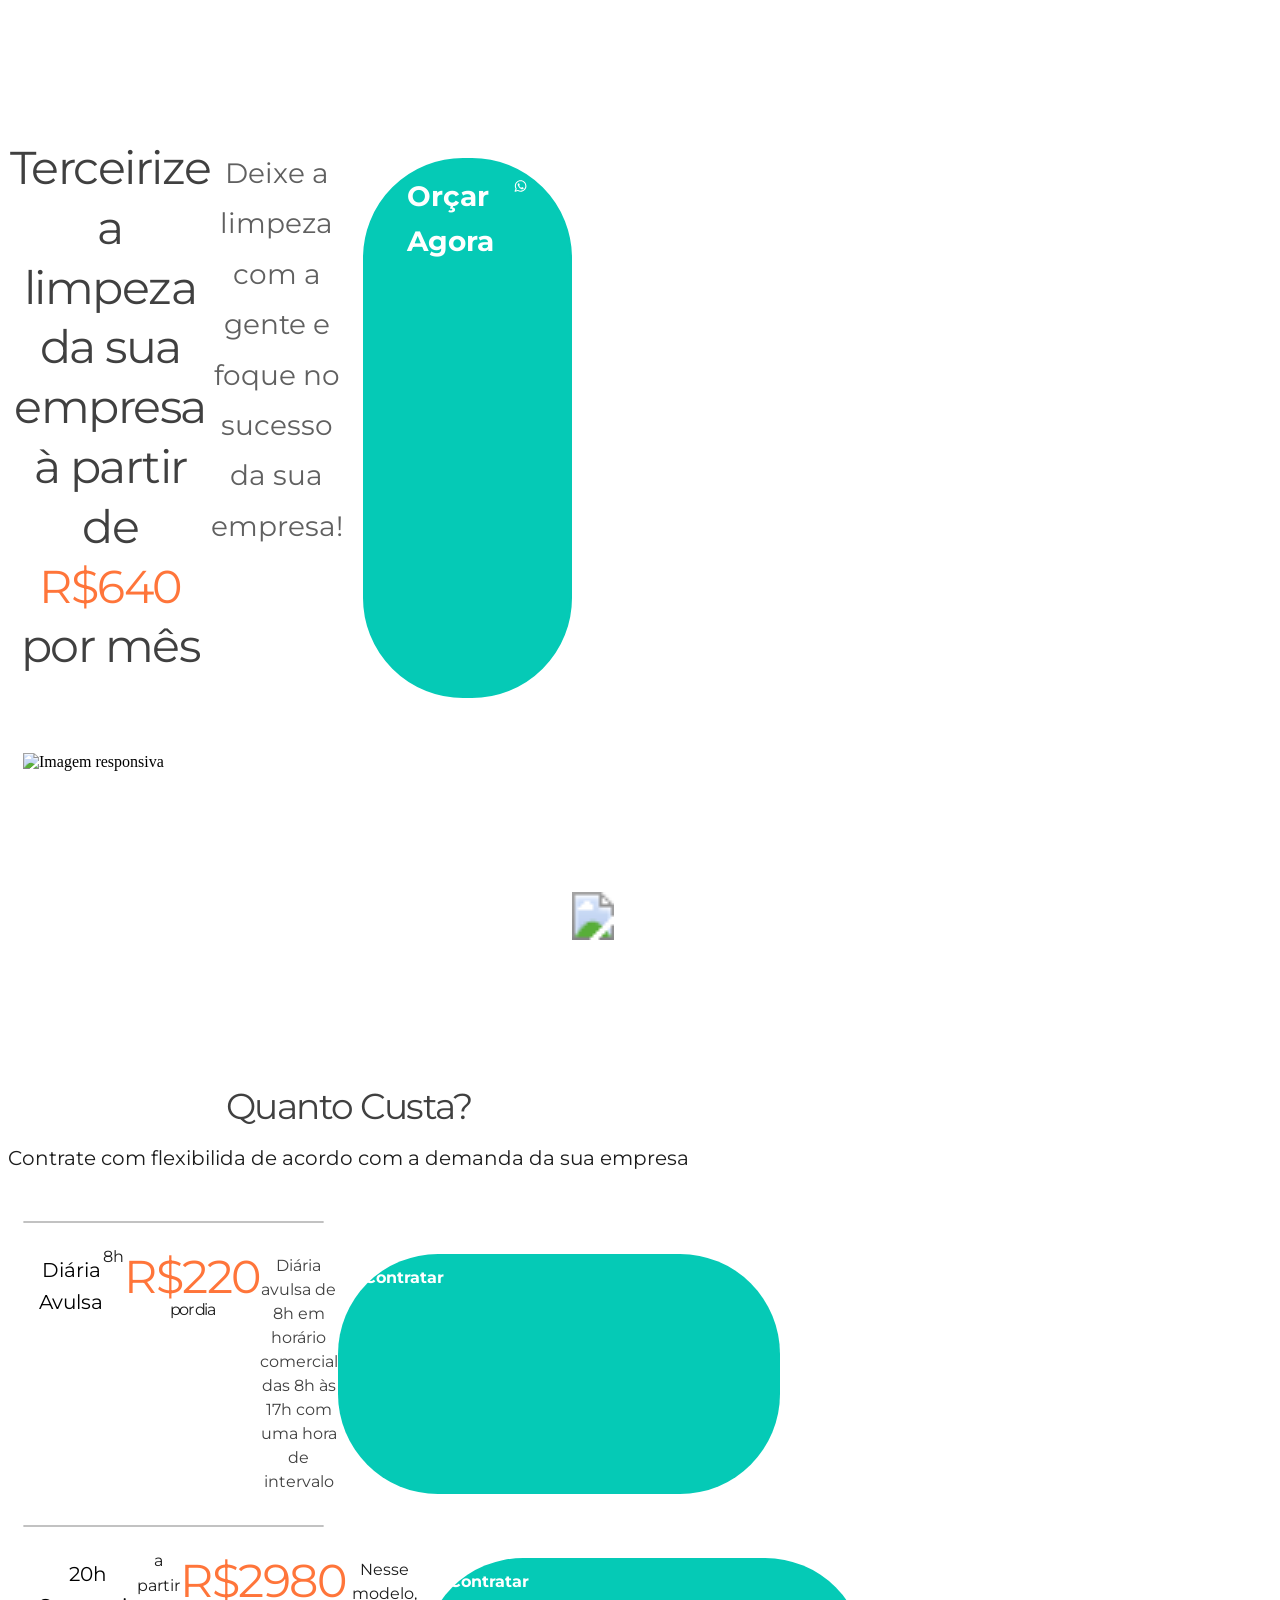
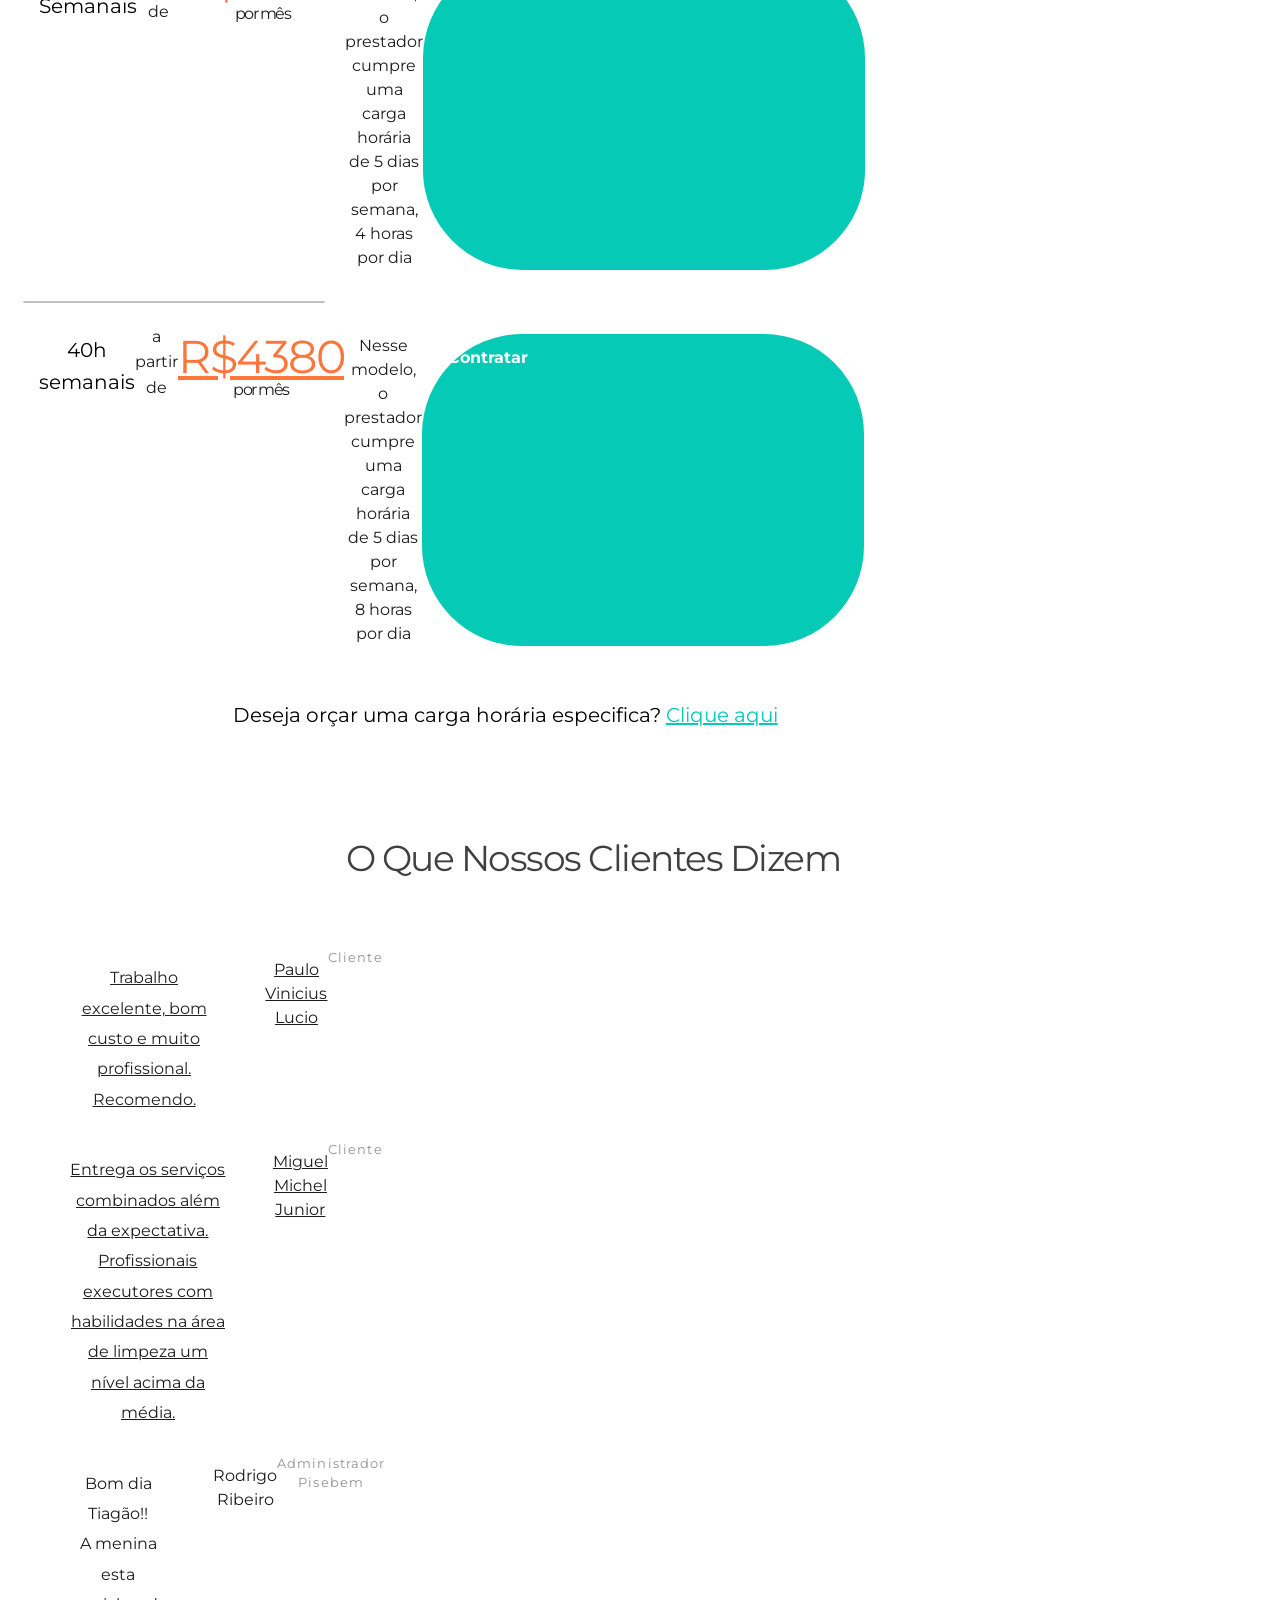
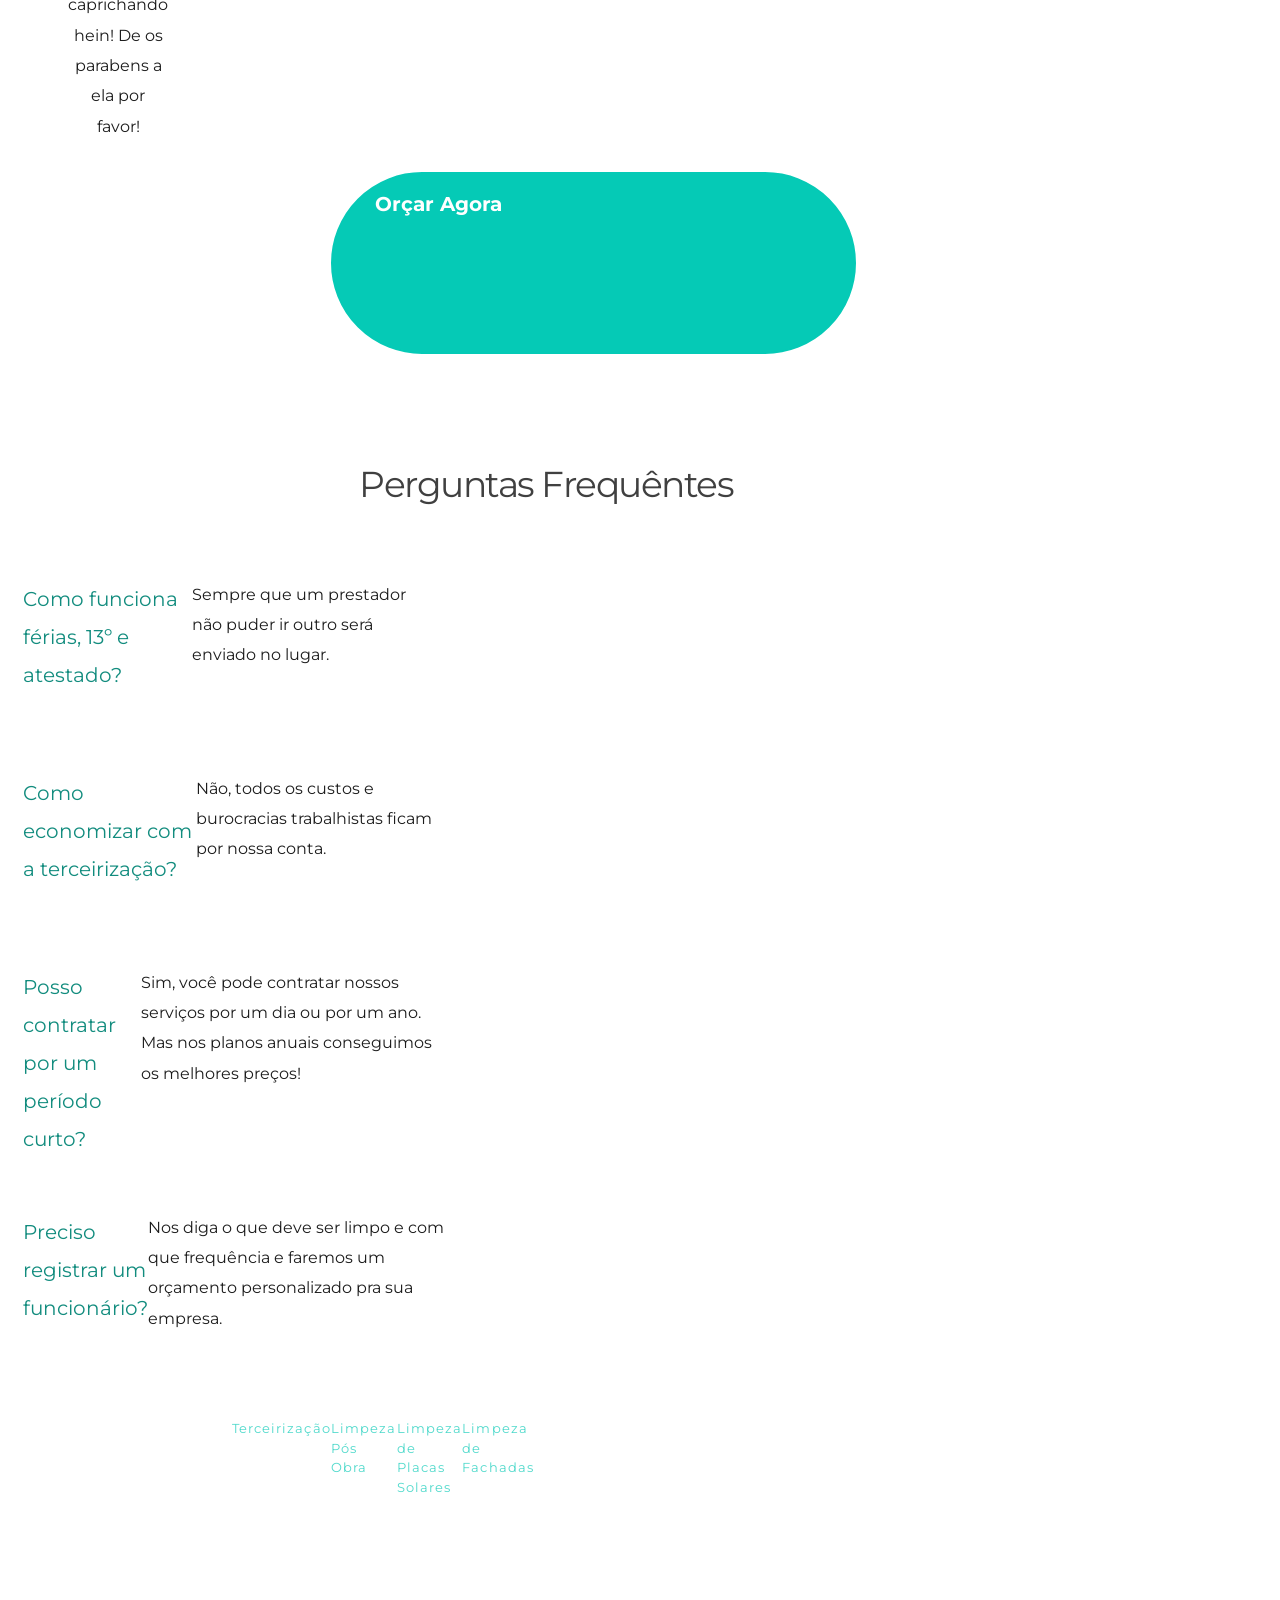
==== commit 1bbe8356: "Update index.html" ====
--- a/index.html
+++ b/index.html
@@ -902,7 +902,18 @@
     --brz-griumunahibvkrmogtuplfxvjghkptjeqyuwmobiletextdecoration:inherit;
     --brz-griumunahibvkrmogtuplfxvjghkptjeqyuwmobiletexttransform:inherit;
   
-      }</style><script src="https://b-cloud.b-cdn.net/builds/free/315-cloud/editor/js/group-1_3.min.js" class="brz-script brz-script-preview-lib" defer="true" data-brz-group="group-1_3"></script><script src="https://b-cloud.b-cdn.net/builds/pro/189-cloud/js/preview.pro.min.js" class="brz-script brz-script-preview-pro" defer="true"></script></head><body class="brz">        <div class="brz-root__container brz-reset-all brz brz-root__container-page"><section id="i29685026adc112efb1c1_suvjjqjcfhkmbgtusygfdfuapbwwywqqjiyy" class="brz-section brz-css-m7kfc6 brz-css-b6wccc"><div class="brz-section__content brz-section--boxed brz-css-vwb2 brz-css-1q8y3d7" data-brz-custom-id="kxfgkzbkekehhqjlcjfcdsmyzenwghmjycfa"><div class="brz-container brz-css-11gsrb2 brz-css-gxn59a"><div class="brz-row__container brz-css-rw1jrt brz-css-1xhp7i5" data-brz-custom-id="vwoemcjpikftmxmnqslwnselikoyghkhsofb"><div class="brz-row brz-css-1gijqss brz-css-1ycfo3k brz-css-nquhf8"><div class="brz-columns brz-css-10wfzzi brz-css-1nqqghr" data-brz-custom-id="daoxxtlpyvwonpdaupipfvnkbwxbnslixcnh"><div class="brz-column__items brz-css-1gjw4qd brz-css-163z7ox"><div id="" data-brz-iteration-count="1" class="brz-css-1j5oyvo brz-css-7zoc63 brz-wrapper brz-animated brz-css-7dqpqo brz-css-1me001m" data-animationid="ikzfzdlqmnjlcvkuclxsxnlgxxceqqvyksdr"><div class="brz-rich-text brz-rich-text__custom brz-css-ui2tgc brz-css-3c1met" data-brz-custom-id="pcofpbckgzdxcnwmoberjubkmrifkgygjsjt"><div data-brz-translate-text="1"><h1 class="brz-text-lg-center brz-tp-lg-empty brz-ff-montserrat brz-ft-google brz-fs-lg-46 brz-fss-lg-px brz-fw-lg-900 brz-ls-lg-m_1_5 brz-lh-lg-1_3 brz-tp-xs-empty brz-fs-xs-34 brz-fss-xs-px brz-fw-xs-900 brz-ls-xs-m_1_5 brz-lh-xs-1_3 brz-css-ikkxt" data-uniq-id="dA3FX" data-generated-css="brz-css-tY0AE"><span style="color: rgb(64, 64, 64); opacity: 1;">Terceirize a limpeza da sua empresa à partir de</span><span class="brz-cp-color2"> </span><span style="color: rgb(255, 117, 58); opacity: 1;">R$640</span><strong class="brz-cp-color2"> </strong><span style="color: rgb(64, 64, 64); opacity: 1;">por mês</span></h1></div></div></div><div id="" data-brz-iteration-count="1" class="brz-css-1j5oyvo brz-css-jhbc1m brz-wrapper brz-animated brz-css-2r82r brz-css-12gk76s" data-animationid="fvpkyxcmorwhrsnjwwdeoyxgjglpnegyitcy"><div class="brz-rich-text brz-rich-text__custom brz-css-ui2tgc brz-css-1urdl7s" data-brz-custom-id="tpdlknizgjwvqlumifhqnxfhcuopvgemnepd"><div data-brz-translate-text="1"><p class="brz-text-lg-center brz-tp-lg-empty brz-ff-montserrat brz-ft-google brz-fs-lg-28 brz-fss-lg-px brz-fw-lg-500 brz-ls-lg-0 brz-lh-lg-1_8 brz-tp-xs-empty brz-fs-xs-20 brz-fss-xs-px brz-fw-xs-500 brz-ls-xs-0 brz-lh-xs-1_8 brz-css-lLuyK" data-generated-css="brz-css-kcoqj" data-uniq-id="buerq"><span style="color: rgb(96, 96, 96); opacity: 1;">Deixe a limpeza com a gente e foque no sucesso da sua empresa!</span></p></div></div></div><div data-brz-iteration-count="1" class="brz-wrapper-clone brz-flex-xs-wrap brz-css-1vst3rv brz-css-705pwc brz-animated brz-css-1pmsi0v brz-css-1sijinw" data-animationid="wstwxmuieacgbrigxwhbfihqszyvdefmsxdb" data-brz-custom-id="wstwxmuieacgbrigxwhbfihqszyvdefmsxdb"><a class="brz-a brz-btn brz-css-xxwkcv brz-css-1cn6dym brz-css-1m0kbyy brz-css-1phfghq" href="https://api.whatsapp.com/send?phone=554498771910&amp;text=Ol%C3%A1!%20Gostaria%20de%20um%20or%C3%A7amento%20de%20terceiriza%C3%A7%C3%A3o!" target="_self" rel="noopener" data-brz-link-type="external" data-brz-custom-id="hhaxkblhejcrqnqzpnrbbaovozagxocznubx"><svg class="brz-icon-svg align-[initial] brz-css-1adeqot brz-css-w3ty1r"><use href="https://strawberry18720280.temporary-demo.site/icon/18720280/glyph/logo-whatsapp.svg#nc_icon"></use></svg><span data-brz-translate-text="1" class="brz-span brz-text__editor">Orçar Agora</span></a></div><div id="" class="brz-css-1j5oyvo brz-css-hax09b brz-css-1ne8b09 brz-wrapper"><div class="brz-spacer brz-css-1g653t brz-css-106b0hi"></div></div></div></div><div class="brz-columns brz-css-10wfzzi brz-css-o44rl6" data-brz-custom-id="tkizvvpeoftumlrdaucafaokskbsnmjgmmfg"><div class="brz-column__items brz-css-1gjw4qd brz-css-espezn"><div id="" data-brz-iteration-count="1" class="brz-css-1j5oyvo brz-css-f41626 brz-wrapper brz-animated brz-css-7dqpqo brz-css-pro1el" data-animationid="wjgnflsmgfgqhxzvrwagmamjbyfzhoohhypz"><div class="brz-image brz-css-13zarcj brz-css-199zdvg" data-brz-custom-id="yzdnscpvzbncpwxpduwleeibhhqunlvrmhgx"><style>
+      }</style><script src="https://b-cloud.b-cdn.net/builds/free/315-cloud/editor/js/group-1_3.min.js" class="brz-script brz-script-preview-lib" defer="true" data-brz-group="group-1_3"></script><script src="https://b-cloud.b-cdn.net/builds/pro/189-cloud/js/preview.pro.min.js" class="brz-script brz-script-preview-pro" defer="true"></script></head><body class="brz">        <div class="brz-root__container brz-reset-all brz brz-root__container-page"><section id="i29685026adc112efb1c1_suvjjqjcfhkmbgtusygfdfuapbwwywqqjiyy" class="brz-section brz-css-m7kfc6 brz-css-b6wccc"><div class="brz-section__content brz-section--boxed brz-css-vwb2 brz-css-1q8y3d7" data-brz-custom-id="kxfgkzbkekehhqjlcjfcdsmyzenwghmjycfa"><div class="brz-container brz-css-11gsrb2 brz-css-gxn59a"><div class="brz-row__container brz-css-rw1jrt brz-css-1xhp7i5" data-brz-custom-id="vwoemcjpikftmxmnqslwnselikoyghkhsofb"><div class="brz-row brz-css-1gijqss brz-css-1ycfo3k brz-css-nquhf8"><div class="brz-columns brz-css-10wfzzi brz-css-1nqqghr" data-brz-custom-id="daoxxtlpyvwonpdaupipfvnkbwxbnslixcnh"><div class="brz-column__items brz-css-1gjw4qd brz-css-163z7ox"><div id="" data-brz-iteration-count="1" class="brz-css-1j5oyvo brz-css-7zoc63 brz-wrapper brz-animated brz-css-7dqpqo brz-css-1me001m" data-animationid="ikzfzdlqmnjlcvkuclxsxnlgxxceqqvyksdr"><div class="brz-rich-text brz-rich-text__custom brz-css-ui2tgc brz-css-3c1met" data-brz-custom-id="pcofpbckgzdxcnwmoberjubkmrifkgygjsjt"><div data-brz-translate-text="1"><h1 class="brz-text-lg-center brz-tp-lg-empty brz-ff-montserrat brz-ft-google brz-fs-lg-46 brz-fss-lg-px brz-fw-lg-900 brz-ls-lg-m_1_5 brz-lh-lg-1_3 brz-tp-xs-empty brz-fs-xs-34 brz-fss-xs-px brz-fw-xs-900 brz-ls-xs-m_1_5 brz-lh-xs-1_3 brz-css-ikkxt" data-uniq-id="dA3FX" data-generated-css="brz-css-tY0AE"><span style="color: rgb(64, 64, 64); opacity: 1;">Terceirize a limpeza da sua empresa à partir de</span><span class="brz-cp-color2"> </span><span style="color: rgb(255, 117, 58); opacity: 1;">R$640</span><strong class="brz-cp-color2"> </strong><span style="color: rgb(64, 64, 64); opacity: 1;">por mês</span></h1></div></div></div><div id="" data-brz-iteration-count="1" class="brz-css-1j5oyvo brz-css-jhbc1m brz-wrapper brz-animated brz-css-2r82r brz-css-12gk76s" data-animationid="fvpkyxcmorwhrsnjwwdeoyxgjglpnegyitcy"><div class="brz-rich-text brz-rich-text__custom brz-css-ui2tgc brz-css-1urdl7s" data-brz-custom-id="tpdlknizgjwvqlumifhqnxfhcuopvgemnepd"><div data-brz-translate-text="1"><p class="brz-text-lg-center brz-tp-lg-empty brz-ff-montserrat brz-ft-google brz-fs-lg-28 brz-fss-lg-px brz-fw-lg-500 brz-ls-lg-0 brz-lh-lg-1_8 brz-tp-xs-empty brz-fs-xs-20 brz-fss-xs-px brz-fw-xs-500 brz-ls-xs-0 brz-lh-xs-1_8 brz-css-lLuyK" data-generated-css="brz-css-kcoqj" data-uniq-id="buerq"><span style="color: rgb(96, 96, 96); opacity: 1;">Deixe a limpeza com a gente e foque no sucesso da sua empresa!</span></p></div></div></div><div data-brz-iteration-count="1" class="brz-wrapper-clone brz-flex-xs-wrap brz-css-1vst3rv brz-css-705pwc brz-animated brz-css-1pmsi0v brz-css-1sijinw" data-animationid="wstwxmuieacgbrigxwhbfihqszyvdefmsxdb" data-brz-custom-id="wstwxmuieacgbrigxwhbfihqszyvdefmsxdb"><a class="brz-a brz-btn brz-css-xxwkcv brz-css-1cn6dym brz-css-1m0kbyy brz-css-1phfghq" 
+   href="https://api.whatsapp.com/send?phone=554498771910&amp;text=Ol%C3%A1!%20Gostaria%20de%20um%20or%C3%A7amento%20de%20terceiriza%C3%A7%C3%A3o!" 
+   target="_self" rel="noopener" 
+   data-brz-link-type="external" data-brz-custom-id="hhaxkblhejcrqnqzpnrbbaovozagxocznubx">
+
+   <svg xmlns="http://www.w3.org/2000/svg" width="24" height="24" viewBox="0 0 24 24" fill="white" class="brz-icon-svg align-[initial] brz-css-1adeqot brz-css-w3ty1r">
+     <path d="M3.50002 12C3.50002 7.30558 7.3056 3.5 12 3.5C16.6944 3.5 20.5 7.30558 20.5 12C20.5 16.6944 16.6944 20.5 12 20.5C10.3278 20.5 8.77127 20.0182 7.45798 19.1861C7.21357 19.0313 6.91408 18.9899 6.63684 19.0726L3.75769 19.9319L4.84173 17.3953C4.96986 17.0955 4.94379 16.7521 4.77187 16.4751C3.9657 15.176 3.50002 13.6439 3.50002 12ZM12 1.5C6.20103 1.5 1.50002 6.20101 1.50002 12C1.50002 13.8381 1.97316 15.5683 2.80465 17.0727L1.08047 21.107C0.928048 21.4637 0.99561 21.8763 1.25382 22.1657C1.51203 22.4552 1.91432 22.5692 2.28599 22.4582L6.78541 21.1155C8.32245 21.9965 10.1037 22.5 12 22.5C17.799 22.5 22.5 17.799 22.5 12C22.5 6.20101 17.799 1.5 12 1.5ZM14.2925 14.1824L12.9783 15.1081C12.3628 14.7575 11.6823 14.2681 10.9997 13.5855C10.2901 12.8759 9.76402 12.1433 9.37612 11.4713L10.2113 10.7624C10.5697 10.4582 10.6678 9.94533 10.447 9.53028L9.38284 7.53028C9.23954 7.26097 8.98116 7.0718 8.68115 7.01654C8.38113 6.96129 8.07231 7.046 7.84247 7.24659L7.52696 7.52195C6.76823 8.18414 6.3195 9.2723 6.69141 10.3741C7.07698 11.5163 7.89983 13.314 9.58552 14.9997C11.3991 16.8133 13.2413 17.5275 14.3186 17.8049C15.1866 18.0283 16.008 17.7288 16.5868 17.2572L17.1783 16.7752C17.4313 16.5691 17.5678 16.2524 17.544 15.9269C17.5201 15.6014 17.3389 15.308 17.0585 15.1409L15.3802 14.1409C15.0412 13.939 14.6152 13.9552 14.2925 14.1824Z" clip-rule="evenodd" fill-rule="evenodd"/>
+   </svg>
+
+   <span data-brz-translate-text="1" class="brz-span brz-text__editor">Orçar Agora</span>
+</a>
+</a></div><div id="" class="brz-css-1j5oyvo brz-css-hax09b brz-css-1ne8b09 brz-wrapper"><div class="brz-spacer brz-css-1g653t brz-css-106b0hi"></div></div></div></div><div class="brz-columns brz-css-10wfzzi brz-css-o44rl6" data-brz-custom-id="tkizvvpeoftumlrdaucafaokskbsnmjgmmfg"><div class="brz-column__items brz-css-1gjw4qd brz-css-espezn"><div id="" data-brz-iteration-count="1" class="brz-css-1j5oyvo brz-css-f41626 brz-wrapper brz-animated brz-css-7dqpqo brz-css-pro1el" data-animationid="wjgnflsmgfgqhxzvrwagmamjbyfzhoohhypz"><div class="brz-image brz-css-13zarcj brz-css-199zdvg" data-brz-custom-id="yzdnscpvzbncpwxpduwleeibhhqunlvrmhgx"><style>
   .brz-img {
     width: 100%;
     height: auto;
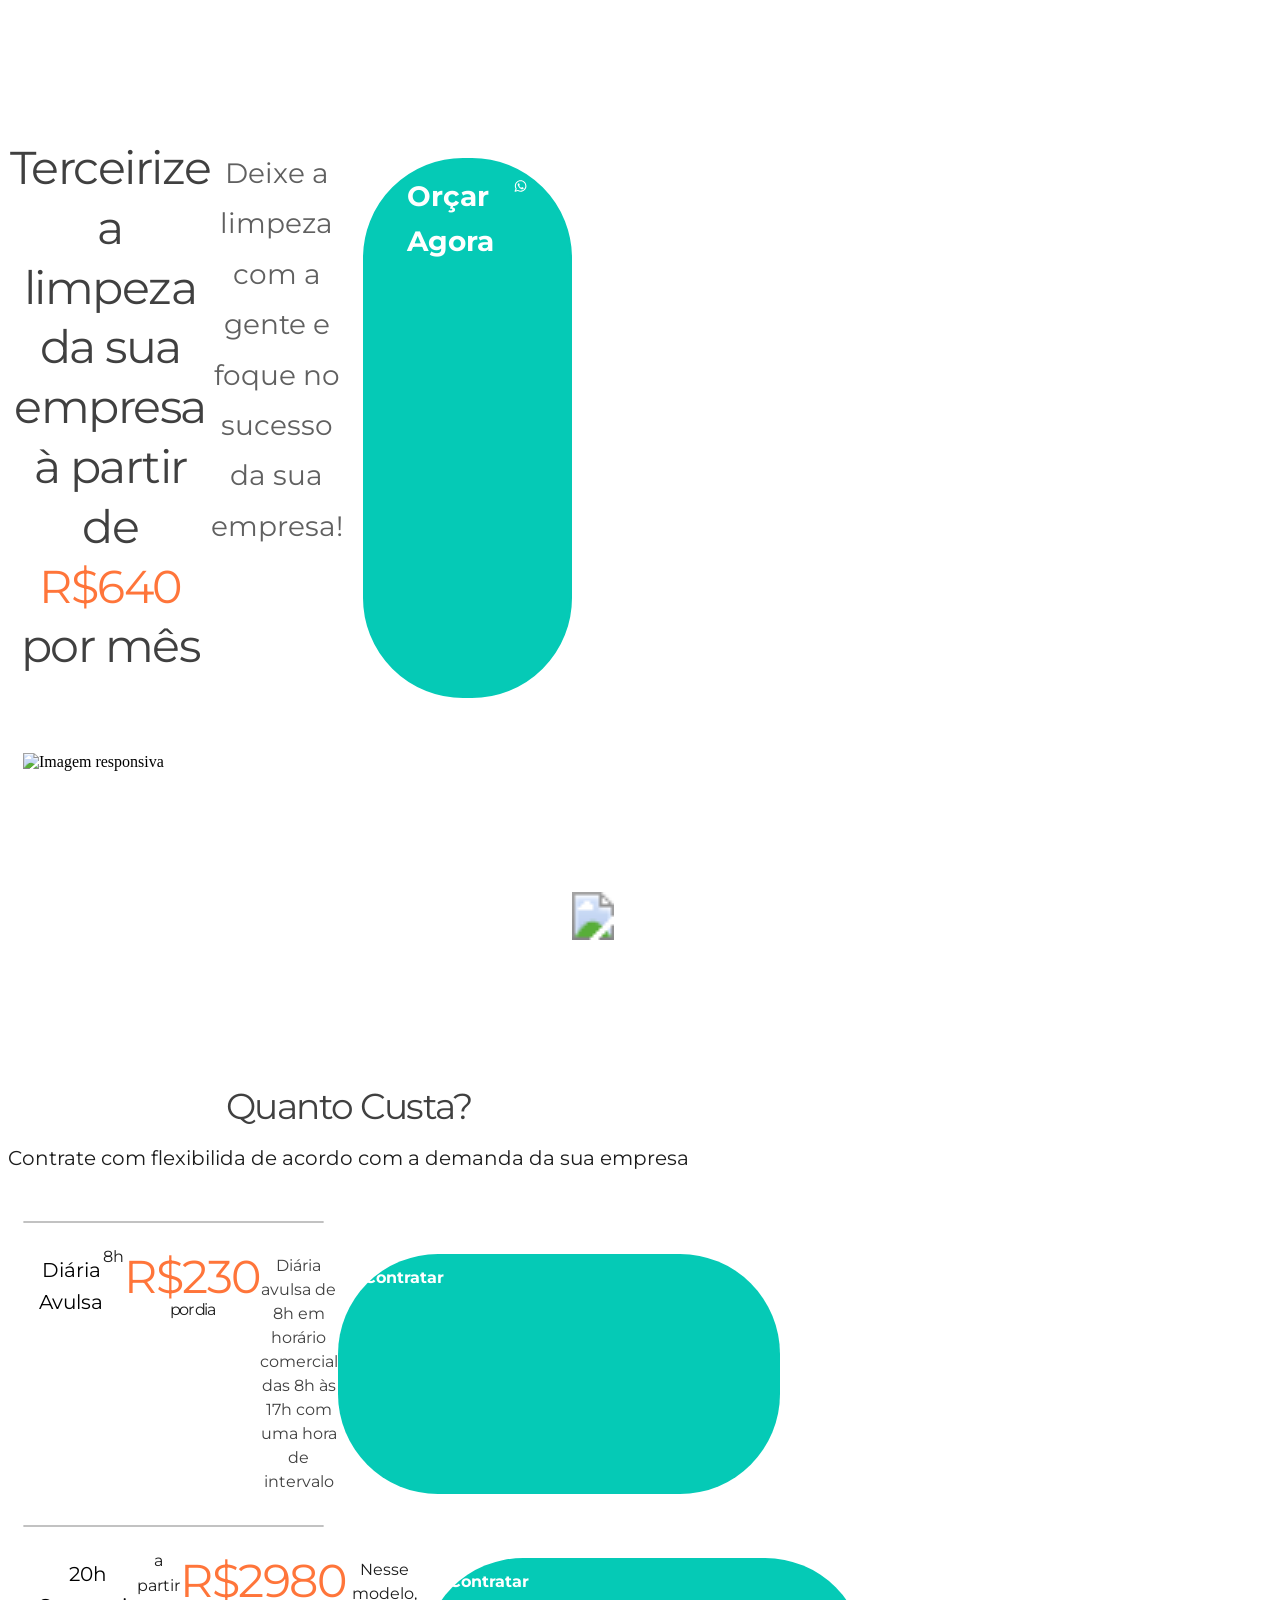
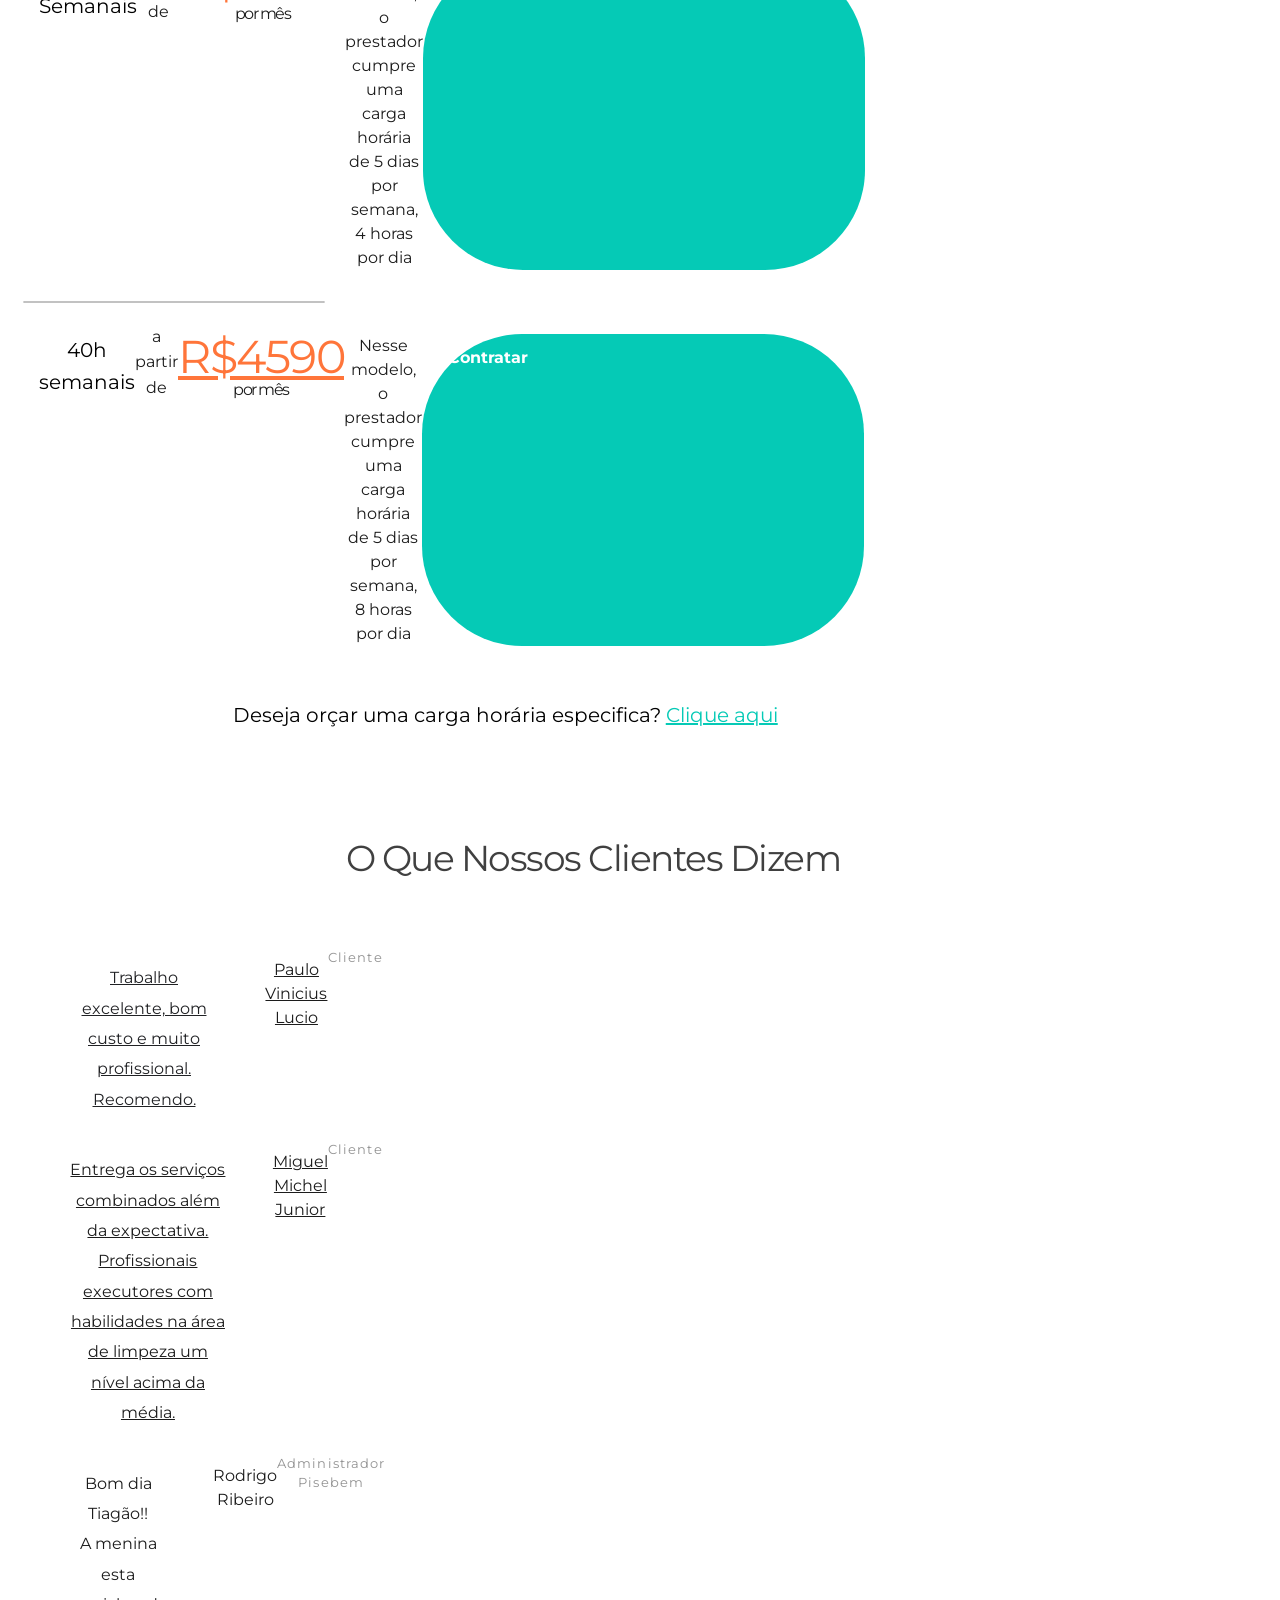
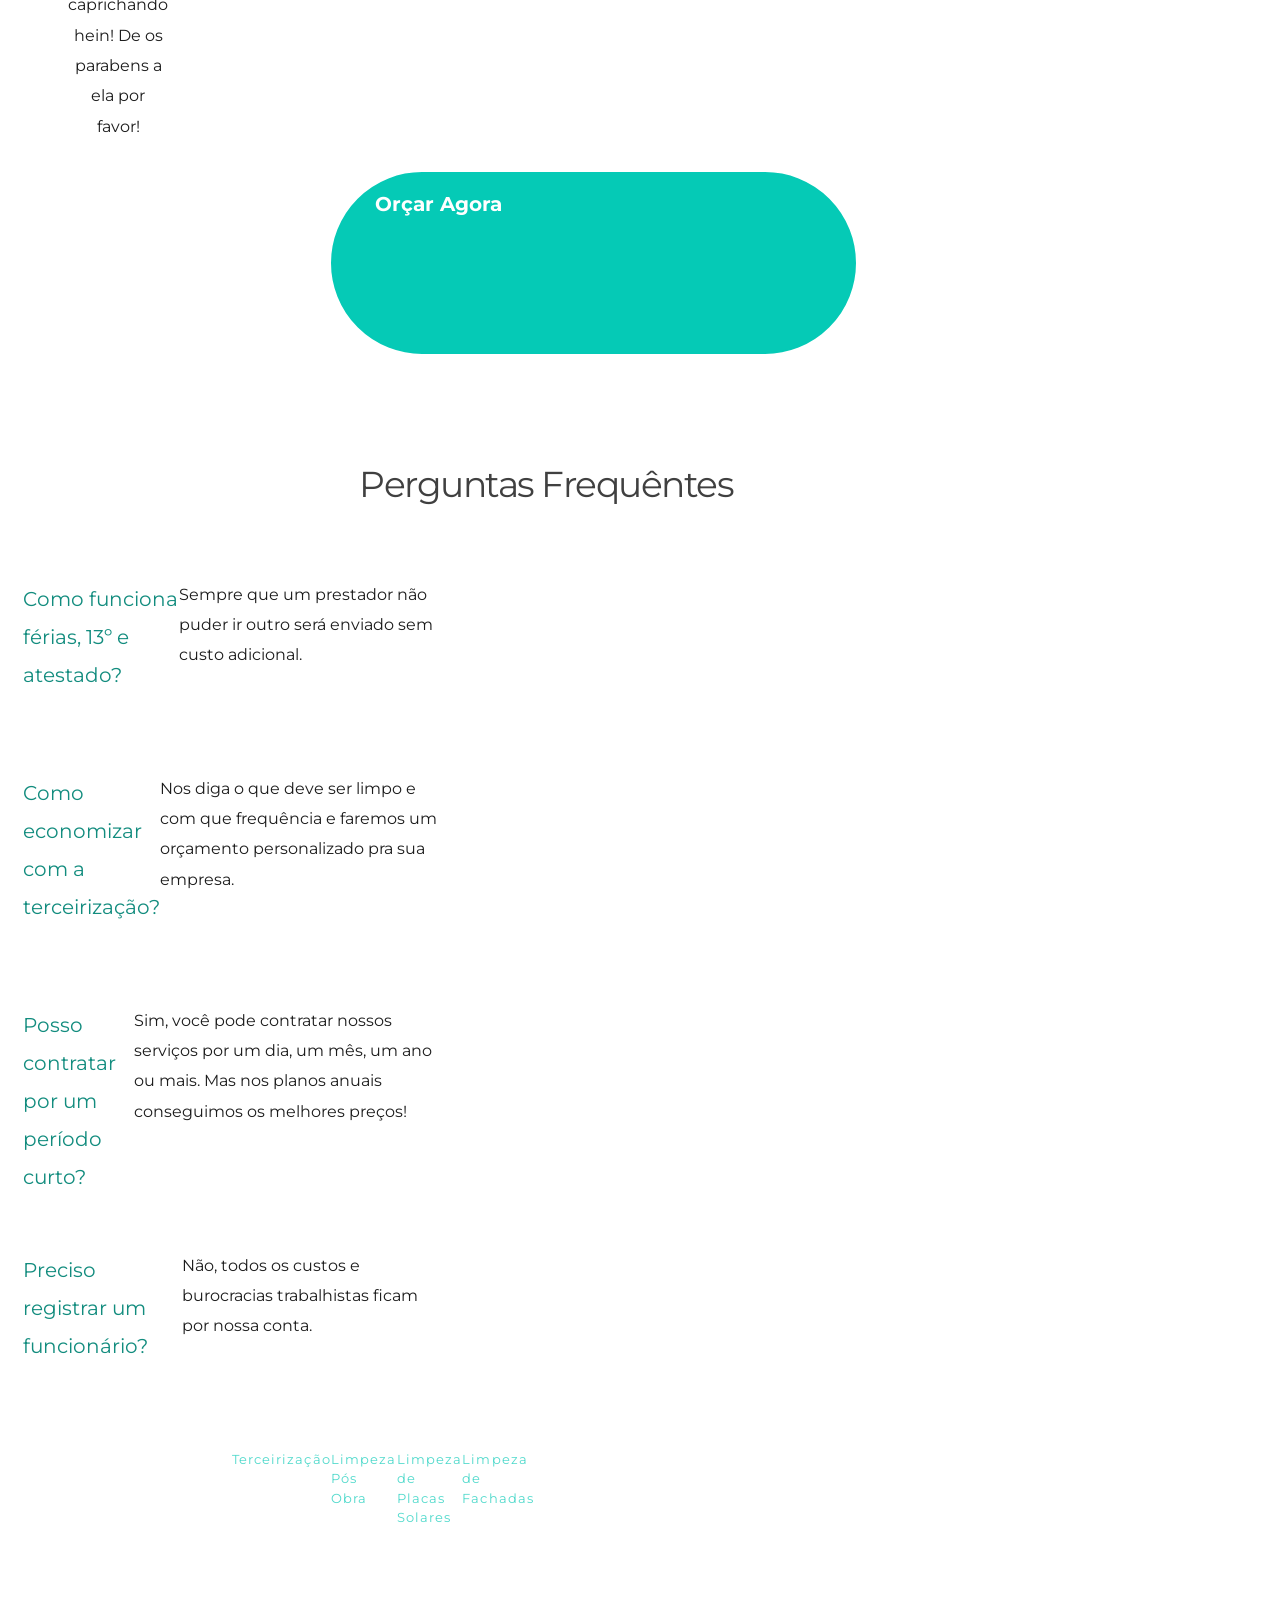
==== commit f1cf8d79: "Update index.html" ====
--- a/index.html
+++ b/index.html
@@ -941,6 +941,6 @@
 </picture></div></div></div></div></div></div><div id="" class="brz-css-1j5oyvo brz-css-hax09b brz-css-eilzbm brz-wrapper"><div class="brz-spacer brz-css-1g653t brz-css-74t4or"></div></div><div data-brz-iteration-count="1" class="brz-wrapper-clone brz-flex-xs-wrap brz-css-1vst3rv brz-css-1p9fu0m brz-animated brz-css-13yoe3l brz-css-wwd0d" data-animationid="qssflkyemufviglmbbwmkjueymiyvxcljsac" data-brz-custom-id="qssflkyemufviglmbbwmkjueymiyvxcljsac"><div class="brz-icon__container" data-brz-custom-id="gzxayhxawzkpjgfmcjeftxeizndautveopdf"><div class="brz-hover-animation__container" data-brz-hover-animationid="qssflkyemufviglmbbwmkjueymiyvxcljsac" data-brz-hover-options="%7B%22fill%22:%22forwards%22,%22easing%22:%22ease%22,%22duration%22:600,%22iterations%22:1%7D" data-brz-hover-reversible="false" data-brz-hover-target="%22firstChild%22" data-brz-hover-animation="%5B%7B%22WebkitTransform%22:%22scale(1.1)%22,%22transform%22:%22scale(1.1)%22,%22offset%22:0.25%7D,%7B%22WebkitTransform%22:%22scale(0.9)%22,%22transform%22:%22scale(0.9)%22,%22offset%22:0.75%7D%5D"><a class="brz-a brz-anchor" href="#icd214e6b104d1c1e97d6_ahcpaknztenlfpbsvjjwdzpjzejxhsgrzmtp" target="_self" rel="noopener" data-brz-link-type="anchor"><span class="brz-icon brz-span brz-css-120k51m brz-css-7sgr7g"><svg width="48" height="48" viewBox="0 0 48 48" xmlns="http://www.w3.org/2000/svg">
     <image href="https://www.svgrepo.com/show/520696/down-arrow-5.svg" width="48" height="48"/>
 </svg>
-</span></a></div></div></div></div></div></section><section id="i4d0d5bcf132469665d43_rweqlcxxqqugiyhyswhhpffphplqivacpeoy" class="brz-section brz-css-m7kfc6 brz-css-islu3b"><div class="brz-section__content brz-section--boxed brz-css-vwb2 brz-css-7e8zaa" data-brz-custom-id="esequihrkghzriwrpzkmtiomseeilnnxkffu"><div class="brz-bg"><div class="brz-bg-color"></div></div><div class="brz-container brz-css-11gsrb2 brz-css-4hig3b"><div id="" class="brz-css-1j5oyvo brz-css-5zbzh0 brz-wrapper"><div class="brz-rich-text brz-rich-text__custom brz-css-ui2tgc brz-css-xaymju" data-brz-custom-id="xqfrpsrbdouccxtjillcjingoglkxjhcojje"><div data-brz-translate-text="1"><h2 class="brz-text-lg-center brz-tp-lg-empty brz-ff-montserrat brz-ft-google brz-fs-lg-36 brz-fss-lg-px brz-fw-lg-700 brz-ls-lg-m_1_5 brz-lh-lg-1_3 brz-css-kNxtZ" data-uniq-id="hywxk" data-generated-css="brz-css-ltewq"><span style="color: rgb(64, 64, 64); opacity: 1;">Quanto Custa?</span></h2></div></div></div><div id="" class="brz-css-1j5oyvo brz-css-1518ho6 brz-wrapper"><div class="brz-rich-text brz-rich-text__custom brz-css-ui2tgc brz-css-1dn730b" data-brz-custom-id="elgmnvzpoiannihrkpikvwnhfzwcolojnuom"><div data-brz-translate-text="1"><p class="brz-text-lg-center brz-tp-lg-empty brz-ff-montserrat brz-ft-google brz-fs-lg-20 brz-fss-lg-px brz-fw-lg-400 brz-ls-lg-0 brz-lh-lg-1_8 brz-css-zAt5o" data-uniq-id="rylsr" data-generated-css="brz-css-purlr"><span style="opacity: 1;" class="brz-cp-color2">Contrate com flexibilida de acordo com a demanda da sua empresa</span></p></div></div></div></div></div></section><section id="icd214e6b104d1c1e97d6_ahcpaknztenlfpbsvjjwdzpjzejxhsgrzmtp" class="brz-section brz-css-m7kfc6 brz-css-vgsxyd"><div class="brz-section__content brz-section--boxed brz-css-vwb2 brz-css-r9yuc0" data-brz-custom-id="hhlmxoavdphttvrhbdeiixfqueqpsmfymwdf"><div class="brz-bg"><div class="brz-bg-color"></div></div><div class="brz-container brz-css-11gsrb2 brz-css-eb0j1f"><div class="brz-row__container brz-css-rw1jrt brz-css-mae5g1" data-brz-custom-id="vyijhuggbwskxjonyqtcwqfojidiwaldhzom"><div class="brz-row brz-css-1gijqss brz-css-1ycfo3k brz-css-ozv662"><div class="brz-columns brz-css-10wfzzi brz-css-1j1ahc4" data-brz-custom-id="hgbqvyzekfksbmldwjymmeyfjczqzcyrhyqy"><div class="brz-bg"><div class="brz-bg-color"></div></div><div class="brz-column__items brz-css-1gjw4qd brz-css-zkygdu"><div id="" class="brz-css-1j5oyvo brz-css-hax09b brz-css-jek1zr brz-wrapper"><div class="brz-spacer brz-css-1g653t brz-css-ylxl18"></div></div><div id="" class="brz-css-1j5oyvo brz-css-6chqxj brz-wrapper"><div class="brz-rich-text brz-rich-text__custom brz-css-ui2tgc brz-css-xxabkm" data-brz-custom-id="ldskodgajxkbyuzkerdsqfukeyvzpeoncdat"><div data-brz-translate-text="1"><h5 class="brz-text-lg-center brz-tp-lg-empty brz-ff-montserrat brz-ft-google brz-fs-lg-20 brz-fss-lg-px brz-fw-lg-700 brz-ls-lg-0 brz-lh-lg-1_6 brz-css-nNGAS" data-generated-css="brz-css-uaTHe" data-uniq-id="xskq0">Diária Avulsa</h5></div></div></div><div id="" class="brz-css-1j5oyvo brz-css-8o3eee brz-wrapper"><div class="brz-rich-text brz-rich-text__custom brz-css-ui2tgc brz-css-w5miw" data-brz-custom-id="bxtjddlzwlwhypykgwcvpjoxaxxjorvdfuir"><div data-brz-translate-text="1"><h5 class="brz-fw-lg-500 brz-fss-lg-px brz-fs-lg-16 brz-ft-google brz-ff-montserrat brz-tp-lg-empty brz-text-lg-center brz-ls-lg-0 brz-lh-lg-1_6 brz-css-wmxQB" data-uniq-id="me_hb" data-generated-css="brz-css-kzClT"><span class="brz-cp-color2" style="opacity: 1;">8h</span></h5></div></div></div><div id="" class="brz-css-1j5oyvo brz-css-104rxgg brz-wrapper"><div class="brz-rich-text brz-rich-text__custom brz-css-ui2tgc brz-css-s28n6u" data-brz-custom-id="namckbpeutbxutvfaybqlnuxbjdjeszpkjxy"><div data-brz-translate-text="1"><p class="brz-lh-lg-1 brz-ls-lg-m_1_5 brz-fw-lg-700 brz-fss-lg-px brz-fs-lg-46 brz-ft-google brz-ff-montserrat brz-tp-lg-empty brz-text-lg-center brz-css-iIfAU" data-generated-css="brz-css-fyKv1" data-uniq-id="t5EoV"><span style="opacity: 1; color: rgb(255, 117, 58);">R$220</span></p><p class="brz-lh-lg-1_3 brz-ls-lg-m_1_5 brz-fw-lg-400 brz-fss-lg-px brz-fs-lg-16 brz-ft-google brz-ff-montserrat brz-tp-lg-empty brz-text-lg-center brz-mt-lg-0 brz-mb-lg-0 brz-css-lKXdB" data-generated-css="brz-css-wORPL" data-uniq-id="bOq5O"><span class="brz-cp-color2">por dia</span></p></div></div></div><div id="" class="brz-css-1j5oyvo brz-css-199na62 brz-wrapper"><div class="brz-rich-text brz-rich-text__custom brz-css-ui2tgc brz-css-i85ej8" data-brz-custom-id="myddvrlfqpetcxcrwnauxittgiqgrzdsojkn"><div data-brz-translate-text="1"><p class="brz-text-lg-center brz-tp-lg-empty brz-ff-montserrat brz-ft-google brz-fss-lg-px brz-fw-lg-400 brz-ls-lg-0 brz-lh-lg-1_5 brz-fs-lg-16 brz-css-e8fFx" data-generated-css="brz-css-dugQ2" data-uniq-id="uaocE"><span style="color: rgb(64, 64, 64);">Diária avulsa de 8h em horário comercial das 8h às 17h com uma hora de intervalo</span></p></div></div></div><div data-brz-iteration-count="1" class="brz-wrapper-clone brz-flex-xs-wrap brz-css-1vst3rv brz-css-f21a3z brz-animated brz-css-mntdd7 brz-css-1ynm1nn" data-animationid="evinasrgppmaemldvgoeqiorakairxkkwwbq" data-brz-custom-id="evinasrgppmaemldvgoeqiorakairxkkwwbq"><a class="brz-a brz-btn brz-css-xxwkcv brz-css-xn9fnf brz-css-1m0kbyy brz-css-1xmaa92" href="https://api.whatsapp.com/send?phone=554499402823&amp;text=Ol%C3%A1!%20Vim%20do%20site%20e%20gostaria%20de%20contratar%20uma%20di%C3%A1ria%20de%208h%20por%20R%24220" target="_self" rel="noopener" data-brz-link-type="external" data-brz-custom-id="kkowgaoqxlucyklskugmxvuktnrazzkipyhb"><svg class="brz-icon-svg align-[initial] brz-css-1adeqot brz-css-16hc8k7"><use href="https://strawberry18720280.temporary-demo.site/icon/18720280/glyph/logo-whatsapp.svg#nc_icon"></use></svg><span data-brz-translate-text="1" class="brz-span brz-text__editor">Contratar</span></a></div><div id="" class="brz-css-1j5oyvo brz-css-hax09b brz-css-1ezm2iz brz-wrapper"><div class="brz-spacer brz-css-1g653t brz-css-zaprs9"></div></div></div></div><div class="brz-columns brz-css-10wfzzi brz-css-qpgv69" data-brz-custom-id="euguvyospruvxvahddwlylgclsslnwgnzmrr"><div class="brz-bg"><div class="brz-bg-color"></div></div><div class="brz-column__items brz-css-1gjw4qd brz-css-ha9ohc"><div id="" class="brz-css-1j5oyvo brz-css-hax09b brz-css-11aabvw brz-wrapper"><div class="brz-spacer brz-css-1g653t brz-css-10x65lt"></div></div><div id="" class="brz-css-1j5oyvo brz-css-1o2rp8a brz-wrapper"><div class="brz-rich-text brz-rich-text__custom brz-css-ui2tgc brz-css-hpd1eh" data-brz-custom-id="tymnoikcjpvawqvaogywdpvjehbuthrgxqik"><div data-brz-translate-text="1"><h5 class="brz-text-lg-center brz-tp-lg-empty brz-ff-montserrat brz-ft-google brz-fs-lg-20 brz-fss-lg-px brz-fw-lg-700 brz-ls-lg-0 brz-lh-lg-1_6 brz-css-x_4Hp" data-generated-css="brz-css-crHoi" data-uniq-id="oEPnA">20h Semanais</h5></div></div></div><div id="" class="brz-css-1j5oyvo brz-css-f70f4b brz-wrapper"><div class="brz-rich-text brz-rich-text__custom brz-css-ui2tgc brz-css-ermt45" data-brz-custom-id="kevzsdxryfbzsxcipffzmdmovcfwxwacxdsi"><div data-brz-translate-text="1"><h5 class="brz-fw-lg-500 brz-fss-lg-px brz-fs-lg-16 brz-ft-google brz-ff-montserrat brz-tp-lg-empty brz-text-lg-center brz-ls-lg-0 brz-lh-lg-1_6 brz-css-lUhZJ" data-uniq-id="mpCA0" data-generated-css="brz-css-n9QMp"><span class="brz-cp-color2" style="opacity: 1;">a partir de</span></h5></div></div></div><div id="" class="brz-css-1j5oyvo brz-css-1c5eotf brz-wrapper"><div class="brz-rich-text brz-rich-text__custom brz-css-ui2tgc brz-css-1wwgi6m" data-brz-custom-id="xzfkynheopnjjoffojqgdzqfqrikgyceudtx"><div data-brz-translate-text="1"><p class="brz-text-lg-center brz-tp-lg-empty brz-ff-montserrat brz-ft-google brz-fs-lg-46 brz-fss-lg-px brz-fw-lg-700 brz-ls-lg-m_1_5 brz-lh-lg-1 brz-css-sX9xx" data-uniq-id="cvc3U" data-generated-css="brz-css-u1HSj"><span style="color: rgb(255, 117, 58); opacity: 1;">R$2980</span></p><p class="brz-mb-lg-0 brz-mt-lg-0 brz-text-lg-center brz-tp-lg-empty brz-ff-montserrat brz-ft-google brz-fs-lg-16 brz-fss-lg-px brz-fw-lg-400 brz-ls-lg-m_1_5 brz-lh-lg-1_3 brz-css-iBzu0" data-uniq-id="uCPkk" data-generated-css="brz-css-oKaHC"><span class="brz-cp-color2">por mês</span></p></div></div></div><div id="" class="brz-css-1j5oyvo brz-css-1l19wmc brz-wrapper"><div class="brz-rich-text brz-rich-text__custom brz-css-ui2tgc brz-css-7hpct7" data-brz-custom-id="uvumjygtkanqxqnzopershshgjktrjooqbix"><div data-brz-translate-text="1"><p class="brz-fs-lg-16 brz-lh-lg-1_5 brz-ls-lg-0 brz-fw-lg-400 brz-fss-lg-px brz-ft-google brz-ff-montserrat brz-tp-lg-empty brz-text-lg-center brz-css-dQHB1" data-uniq-id="gnhpm" data-generated-css="brz-css-hbcov"><span style="color: rgb(28, 28, 28);" _msttexthash="4157400" _msthash="91">Nesse modelo, o prestador cumpre uma carga horária de 5 dias por semana, 4 horas por dia</span></p></div></div></div><div data-brz-iteration-count="1" class="brz-wrapper-clone brz-flex-xs-wrap brz-css-1vst3rv brz-css-1yk399v brz-animated brz-css-tjprno brz-css-1ye7wfe" data-animationid="qzkesmyeqrpcdyuzcvxlganjavbrnnncyrxl" data-brz-custom-id="qzkesmyeqrpcdyuzcvxlganjavbrnnncyrxl"><a class="brz-a brz-btn brz-css-xxwkcv brz-css-10swksn brz-css-1m0kbyy brz-css-1nlb2fd" href="https://api.whatsapp.com/send?phone=554498771910&amp;text=Ol%C3%A1!%20Vim%20do%20site%20e%20gostaria%20de%20mais%20informa%C3%A7%C3%B5es%20sobre%20a%20terceiriza%C3%A7%C3%A3o%20da%20limpeza%2020h%20semanais%20a%20partir%20de%20R%242980" target="_self" rel="noopener" data-brz-link-type="external" data-brz-custom-id="oooxugpkwrkupgceqpkdgkppbkchrbyabkdr"><svg class="brz-icon-svg align-[initial] brz-css-1adeqot brz-css-1ku55gy"><use href="https://strawberry18720280.temporary-demo.site/icon/18720280/glyph/logo-whatsapp.svg#nc_icon"></use></svg><span data-brz-translate-text="1" class="brz-span brz-text__editor">Contratar</span></a></div><div id="" class="brz-css-1j5oyvo brz-css-hax09b brz-css-2pzudp brz-wrapper"><div class="brz-spacer brz-css-1g653t brz-css-1aycf5x"></div></div></div></div><div class="brz-columns brz-css-10wfzzi brz-css-1ve8pjg" data-brz-custom-id="okgecyagjwembxfseaxasatovrikdxllnzeg"><div class="brz-bg"><div class="brz-bg-color"></div></div><div class="brz-column__items brz-css-1gjw4qd brz-css-11rmizo"><div id="" class="brz-css-1j5oyvo brz-css-hax09b brz-css-1vv4i61 brz-wrapper"><div class="brz-spacer brz-css-1g653t brz-css-j33hra"></div></div><div id="" class="brz-css-1j5oyvo brz-css-nigjxe brz-wrapper"><div class="brz-rich-text brz-rich-text__custom brz-css-ui2tgc brz-css-1rswd5q" data-brz-custom-id="pjewycatuvrrsmpehxkiquaibqwowlfcetlf"><div data-brz-translate-text="1"><h5 class="brz-lh-lg-1_6 brz-ls-lg-0 brz-fw-lg-700 brz-fss-lg-px brz-fs-lg-20 brz-ft-google brz-ff-montserrat brz-tp-lg-empty brz-text-lg-center brz-css-wxzba" data-uniq-id="bYQKA" data-generated-css="brz-css-hLekQ">40h semanais</h5></div></div></div><div id="" class="brz-css-1j5oyvo brz-css-gl9gos brz-wrapper"><div class="brz-rich-text brz-rich-text__custom brz-css-ui2tgc brz-css-bst1q9" data-brz-custom-id="lkrleixtgxalsqenphqaxoxvrbvhfvtwlifg"><div data-brz-translate-text="1"><h5 class="brz-text-lg-center brz-tp-lg-empty brz-ff-montserrat brz-ft-google brz-fs-lg-16 brz-fss-lg-px brz-fw-lg-500 brz-ls-lg-0 brz-lh-lg-1_6 brz-css-a0Xwl" data-generated-css="brz-css-nBLYJ" data-uniq-id="qKBLJ"><span class="brz-cp-color2" style="opacity: 1;">a partir de</span></h5></div></div></div><div id="" class="brz-css-1j5oyvo brz-css-1rk55lu brz-wrapper"><div class="brz-rich-text brz-rich-text__custom brz-css-ui2tgc brz-css-1fffrhc" data-brz-custom-id="cdlxanyzdgxwkzhbdhtvrldelwilciznzdqi"><div data-brz-translate-text="1"><p class="brz-text-lg-center brz-tp-lg-empty brz-ff-montserrat brz-ft-google brz-fs-lg-46 brz-fss-lg-px brz-fw-lg-700 brz-ls-lg-m_1_5 brz-lh-lg-1 brz-css-m1tXz" data-uniq-id="pXngH" data-generated-css="brz-css-rvTQc"><a class="link--external" style="color: rgb(255, 117, 58); opacity: 1;" href="Ol%C3%A1!%20Vim%20do%20site%20e%20gostaria%20de%20mais%20informa%C3%A7%C3%B5es%20sobre%20a%20terceiriza%C3%A7%C3%A3o%20da%20limpeza%2040h%20semanais%20a%20partir%20de%20R%244380" data-brz-link-type="external">R$4380</a></p><p class="brz-mb-lg-0 brz-mt-lg-0 brz-text-lg-center brz-tp-lg-empty brz-ff-montserrat brz-ft-google brz-fs-lg-16 brz-fss-lg-px brz-fw-lg-400 brz-ls-lg-m_1_5 brz-lh-lg-1_3 brz-css-oYG5S" data-uniq-id="i65ji" data-generated-css="brz-css-mdQ7U"><span class="brz-cp-color2">por mês</span></p></div></div></div><div id="" class="brz-css-1j5oyvo brz-css-1qb3tp9 brz-wrapper"><div class="brz-rich-text brz-rich-text__custom brz-css-ui2tgc brz-css-15ea0rs" data-brz-custom-id="xwavtqdsprfsklpqwsdffzijvtiybdfcpwgt"><div data-brz-translate-text="1"><p class="brz-text-lg-center brz-tp-lg-empty brz-ff-montserrat brz-ft-google brz-fss-lg-px brz-fw-lg-400 brz-ls-lg-0 brz-lh-lg-1_5 brz-fs-lg-16 brz-css-zsXmP" data-generated-css="brz-css-ysife" data-uniq-id="ntvbv"><span style="color: rgb(28, 28, 28);" _msttexthash="4160884" _msthash="81">Nesse modelo, o prestador cumpre uma carga horária de 5 dias por semana, 8 horas por dia</span></p></div></div></div><div data-brz-iteration-count="1" class="brz-wrapper-clone brz-flex-xs-wrap brz-css-1vst3rv brz-css-3we8fy brz-animated brz-css-zbioz0 brz-css-1uyatup" data-animationid="hjjnjwugtkcgapjxhgufcqfvmhamdvrbfnmw" data-brz-custom-id="hjjnjwugtkcgapjxhgufcqfvmhamdvrbfnmw"><a class="brz-a brz-btn brz-css-xxwkcv brz-css-1qar44b brz-css-1m0kbyy brz-css-icrpqv" href="https://api.whatsapp.com/send?phone=554499402823&amp;text=Ol%C3%A1!%20Vim%20do%20site%20e%20gostaria%20de%20mais%20informa%C3%A7%C3%B5es%20sobre%20a%20terceiriza%C3%A7%C3%A3o%20da%20limpeza%2040h%20semanais%20a%20partir%20de%20R%244380" target="_self" rel="noopener" data-brz-link-type="external" data-brz-custom-id="yfqjjdeljvgipprviblabayagopjwynqjitx"><svg class="brz-icon-svg align-[initial] brz-css-1adeqot brz-css-x4ye23"><use href="https://strawberry18720280.temporary-demo.site/icon/18720280/glyph/logo-whatsapp.svg#nc_icon"></use></svg><span data-brz-translate-text="1" class="brz-span brz-text__editor">Contratar</span></a></div><div id="" class="brz-css-1j5oyvo brz-css-hax09b brz-css-wdh6hh brz-wrapper"><div class="brz-spacer brz-css-1g653t brz-css-12zuzwa"></div></div></div></div></div></div><div id="" class="brz-css-1j5oyvo brz-css-hax09b brz-css-n11fkh brz-wrapper"><div class="brz-spacer brz-css-1g653t brz-css-1xwxdx"></div></div><div id="" class="brz-css-1j5oyvo brz-css-1n4zuwb brz-wrapper"><div class="brz-rich-text brz-rich-text__custom brz-css-ui2tgc brz-css-e9cyhk" data-brz-custom-id="ebdkdeztwncwyhhnkezhpxyfnlsmhurxxeyb"><div data-brz-translate-text="1"><p class="brz-text-lg-center brz-tp-lg-empty brz-ff-montserrat brz-ft-google brz-fs-lg-20 brz-fss-lg-px brz-fw-lg-400 brz-ls-lg-0 brz-lh-lg-1_8 brz-css-rlsTb" data-uniq-id="lqcum" data-generated-css="brz-css-nkndu"><strong style="color: rgb(0, 0, 0); opacity: 1;">Deseja orçar uma carga horária especifica? </strong><a class="link--external brz-cp-color3" style="opacity: 1;" href="https://api.whatsapp.com/send?phone=554498771910&amp;text=Ol%C3%A1!%20Gostaria%20de%20um%20or%C3%A7amento%20para%20terceiriza%C3%A7%C3%A3o%20de%20limpeza%20de%20uma%20carga%20hor%C3%A1ria%20especifica" data-brz-link-type="external"><strong>Clique aqui</strong></a><strong style="opacity: 1;" class="brz-cp-color3"> </strong></p></div></div></div></div></div></section><section id="i9922dbb2731ad21a46b4_buyofitviacciupiatkgiucojdvpaloospty" class="brz-section brz-css-m7kfc6 brz-css-11ijpgn"><div class="brz-section__content brz-section--boxed brz-css-vwb2 brz-css-1945oco" data-brz-custom-id="ajafdtqxjppuyrimkgxiifmsviremehokxjb"><div class="brz-container brz-css-11gsrb2 brz-css-1san1zc"><div id="" class="brz-css-1j5oyvo brz-css-19lc2j4 brz-wrapper"><div class="brz-rich-text brz-rich-text__custom brz-css-ui2tgc brz-css-34ll0y" data-brz-custom-id="mvmmpsoifgbqaavwloshgviqpqdlvgpphieb"><div data-brz-translate-text="1"><h3 class="brz-lh-lg-1_4 brz-ls-lg-m_1_5 brz-fw-lg-700 brz-fss-lg-px brz-fs-lg-36 brz-ft-google brz-ff-montserrat brz-tp-lg-empty brz-text-lg-center brz-css-mgFaI" data-generated-css="brz-css-nrtnr" data-uniq-id="xlxgg"><span style="color: rgb(64, 64, 64); opacity: 1;">O Que Nossos Clientes Dizem</span></h3></div></div></div><div id="" class="brz-css-1j5oyvo brz-css-hax09b brz-css-1gikizl brz-wrapper"><div class="brz-spacer brz-css-1g653t brz-css-9eciu1"></div></div><div class="brz-row__container brz-css-rw1jrt brz-css-9087xq" data-brz-custom-id="jascjqikniaooepambkjnfknhtfomjaevocw"><div class="brz-row brz-css-1gijqss brz-css-1ycfo3k brz-css-qtkir1"><div class="brz-columns brz-css-10wfzzi brz-css-1e2pc1" data-brz-custom-id="qctlxtgcfqgqmbmpcbgnojzxqbhfcbwwpfdi"><div class="brz-column__items brz-css-1gjw4qd brz-css-1vnyqq4"><div class="brz-row__container brz-css-rw1jrt brz-css-ic2ng3" data-brz-custom-id="pkjscinwcwqsqylguyiervgfhqtnkndkbxfv"><div class="brz-row brz-row--inner brz-css-1gijqss brz-css-1ycfo3k brz-css-sbblzf"><div class="brz-columns brz-css-10wfzzi brz-css-175iqhd" data-brz-custom-id="pfibkhpcrotjghghkeioswcvtkiboumtoyqy"><div class="brz-bg"><div class="brz-bg-color"></div></div><div class="brz-column__items brz-css-1gjw4qd brz-css-tgy0tu"><div id="" class="brz-css-1j5oyvo brz-css-19nlhii brz-wrapper"><div class="brz-image brz-css-11s282a brz-css-119wiys" data-brz-custom-id="udmmucghjghxdcciwjzfxhrnbwfhestplipu"><picture class="brz-picture brz-d-block brz-p-relative brz-css-1288mb1 brz-css-14jwy1w"><img class="brz-img brz-img-svg" src="https://cloud-1de12d.b-cdn.net/media/original/b22b7b48543b65a46288c0da1bc9812a/cliente.svg" alt="" title="cliente.svg" draggable="false" loading="lazy"></picture></div></div><div id="" class="brz-css-1j5oyvo brz-css-hax09b brz-css-ongesd brz-wrapper"><div class="brz-spacer brz-css-1g653t brz-css-1gst8qd"></div></div><div id="" class="brz-css-1j5oyvo brz-css-1rew2uu brz-wrapper"><div class="brz-rich-text brz-rich-text__custom brz-css-ui2tgc brz-css-jpg8jh" data-brz-custom-id="vnjuzciutdnwpdmyrvbjqhmixlxesxkxajqo"><div data-brz-translate-text="1"><p class="brz-text-lg-center brz-tp-lg-empty brz-ff-montserrat brz-ft-google brz-fs-lg-16 brz-fss-lg-px brz-fw-lg-400 brz-ls-lg-0 brz-lh-lg-1_9 brz-css-sE4ks" data-generated-css="brz-css-kegdo" data-uniq-id="wyewj"><a class="link--external brz-cp-color7" style="color: rgb(32, 33, 36);" href="https://maps.app.goo.gl/Hd4GBhJZP5bkQ1df6" data-brz-link-type="external">Trabalho excelente, bom custo e muito profissional. Recomendo.</a></p></div></div></div><div id="" class="brz-css-1j5oyvo brz-css-hax09b brz-css-x9xp8r brz-wrapper"><div class="brz-spacer brz-css-1g653t brz-css-1i7p7wr"></div></div></div></div></div></div><div id="" class="brz-css-1j5oyvo brz-css-hax09b brz-css-djcgyv brz-wrapper"><div class="brz-spacer brz-css-1g653t brz-css-15os9z9"></div></div><div id="" class="brz-css-1j5oyvo brz-css-1trihk7 brz-wrapper"><div class="brz-rich-text brz-rich-text__custom brz-css-ui2tgc brz-css-1nwgtb9" data-brz-custom-id="krdxbnetpjposxvyrzmmrpsandefpghhului"><div data-brz-translate-text="1"><h6 class="brz-text-lg-center brz-tp-lg-empty brz-ff-montserrat brz-ft-google brz-fs-lg-16 brz-fss-lg-px brz-fw-lg-700 brz-ls-lg-0 brz-lh-lg-1_5 brz-css-xFoKh" data-uniq-id="hpful" data-generated-css="brz-css-hbayo"><a class="link--external brz-cp-color2" href="https://maps.app.goo.gl/Hd4GBhJZP5bkQ1df6" data-brz-link-type="external">Paulo Vinicius Lucio</a></h6></div></div></div><div id="" class="brz-css-1j5oyvo brz-css-4ds62p brz-wrapper"><div class="brz-rich-text brz-rich-text__custom brz-css-ui2tgc brz-css-1q32jev" data-brz-custom-id="lvmuzomtaihefvesyysesedyuyjdjitqqvya"><div data-brz-translate-text="1"><p class="brz-text-lg-center brz-tp-lg-empty brz-ff-montserrat brz-ft-google brz-fs-lg-13 brz-fss-lg-px brz-fw-lg-700 brz-ls-lg-1_1 brz-lh-lg-1_5 brz-css-mghq1" data-uniq-id="cansr" data-generated-css="brz-css-gtmew"><span class="brz-cp-color7" style="opacity: 0.7;">Cliente</span></p></div></div></div></div></div><div class="brz-columns brz-css-10wfzzi brz-css-1epmj31" data-brz-custom-id="nrmpddrkwgylizbhkvqjvxesiddtetjaookl"><div class="brz-column__items brz-css-1gjw4qd brz-css-1v09929"><div class="brz-row__container brz-css-rw1jrt brz-css-172x183" data-brz-custom-id="hjpzqfjualdbciqquqoipgduqkcebxltsosa"><div class="brz-row brz-row--inner brz-css-1gijqss brz-css-1ycfo3k brz-css-2tgbo"><div class="brz-columns brz-css-10wfzzi brz-css-xs3gjc" data-brz-custom-id="fyvbevwbbkijqysmnsvdnneoznjxngxerpyt"><div class="brz-bg"><div class="brz-bg-color"></div></div><div class="brz-column__items brz-css-1gjw4qd brz-css-10gvuna"><div id="" class="brz-css-1j5oyvo brz-css-18qkkvt brz-wrapper"><div class="brz-image brz-css-18k539h brz-css-d0he3l" data-brz-custom-id="jtchtpqcyaikatuzwllvekmndshbkrxkvuvk"><picture class="brz-picture brz-d-block brz-p-relative brz-css-1kr1wcr brz-css-1sqpe9f"><img class="brz-img brz-img-svg" src="https://cloud-1de12d.b-cdn.net/media/original/240cc76e94121a42c100f65ff7fa50dc/cliente.svg" alt="" title="cliente.svg" draggable="false" loading="lazy"></picture></div></div><div id="" class="brz-css-1j5oyvo brz-css-hax09b brz-css-15hzydz brz-wrapper"><div class="brz-spacer brz-css-1g653t brz-css-1lxjmf9"></div></div><div id="" class="brz-css-1j5oyvo brz-css-16fja2z brz-wrapper"><div class="brz-rich-text brz-rich-text__custom brz-css-ui2tgc brz-css-cg5sp2" data-brz-custom-id="iurqweekjvkfosebgroorjayysdxuxrirpor"><div data-brz-translate-text="1"><p class="brz-text-lg-center brz-tp-lg-empty brz-ff-montserrat brz-ft-google brz-fs-lg-16 brz-fss-lg-px brz-fw-lg-400 brz-ls-lg-0 brz-lh-lg-1_9 brz-css-qNMgr" data-generated-css="brz-css-rzbsn" data-uniq-id="yykqj"><a class="link--external brz-cp-color2" style="opacity: 1;" href="https://maps.app.goo.gl/ukDsU4Jm5v44n3dY6" data-brz-link-type="external">Entrega os serviços combinados além da expectativa. Profissionais executores com habilidades na área de limpeza um nível acima da média.</a></p></div></div></div><div id="" class="brz-css-1j5oyvo brz-css-hax09b brz-css-a1x0nh brz-wrapper"><div class="brz-spacer brz-css-1g653t brz-css-frvwz5"></div></div></div></div></div></div><div id="" class="brz-css-1j5oyvo brz-css-hax09b brz-css-wpfq87 brz-wrapper"><div class="brz-spacer brz-css-1g653t brz-css-v4g8ko"></div></div><div id="" class="brz-css-1j5oyvo brz-css-11dnkaz brz-wrapper"><div class="brz-rich-text brz-rich-text__custom brz-css-ui2tgc brz-css-zhp2q4" data-brz-custom-id="yjxunpmulcclreiyycxkbiosvgekhvqhtkwh"><div data-brz-translate-text="1"><h6 class="brz-text-lg-center brz-tp-lg-empty brz-ff-montserrat brz-ft-google brz-fs-lg-16 brz-fss-lg-px brz-fw-lg-700 brz-ls-lg-0 brz-lh-lg-1_5 brz-css-eGNW4" data-uniq-id="bummz" data-generated-css="brz-css-fzldn"><a class="link--external brz-cp-color2" href="https://maps.app.goo.gl/ukDsU4Jm5v44n3dY6" data-brz-link-type="external">Miguel Michel Junior</a></h6></div></div></div><div id="" class="brz-css-1j5oyvo brz-css-z61w89 brz-wrapper"><div class="brz-rich-text brz-rich-text__custom brz-css-ui2tgc brz-css-15a6itj" data-brz-custom-id="hcljljveesgieaikagjprilyvrymirapjsav"><div data-brz-translate-text="1"><p class="brz-text-lg-center brz-tp-lg-empty brz-ff-montserrat brz-ft-google brz-fs-lg-13 brz-fss-lg-px brz-fw-lg-700 brz-ls-lg-1_1 brz-lh-lg-1_5 brz-css-m6EfX" data-uniq-id="pzmop" data-generated-css="brz-css-jsycm"><span class="brz-cp-color7" style="opacity: 0.7;">Cliente</span></p></div></div></div></div></div><div class="brz-columns brz-css-10wfzzi brz-css-11b1zeh" data-brz-custom-id="giorbyoewzwxxvzqkbsbkfonyzbhbbgzwydh"><div class="brz-column__items brz-css-1gjw4qd brz-css-12hm99f"><div class="brz-row__container brz-css-rw1jrt brz-css-1ega22z" data-brz-custom-id="erunltlolmbtoknwfrbobgefeooycmfjmuog"><div class="brz-row brz-row--inner brz-css-1gijqss brz-css-1ycfo3k brz-css-1tl6w6c"><div class="brz-columns brz-css-10wfzzi brz-css-w92e84" data-brz-custom-id="fiaornskgjinfnkqjewrkhvkdxysqgcgfudu"><div class="brz-bg"><div class="brz-bg-color"></div></div><div class="brz-column__items brz-css-1gjw4qd brz-css-1hyzvlw"><div id="" class="brz-css-1j5oyvo brz-css-64u6s4 brz-wrapper"><div class="brz-image brz-css-1mw2sen brz-css-yglqhz" data-brz-custom-id="vbfxhujxowdjdkrohwjxwwloqspuewparvav"><picture class="brz-picture brz-d-block brz-p-relative brz-css-13abhnj brz-css-wv5x1f"><source srcset="https://cloud-1de12d.b-cdn.net/media/iW=87&amp;iH=87&amp;oX=0&amp;oY=0&amp;cW=87&amp;cH=87/80f2617df62208de73f5046609d5305a/328165352_919397579304603_4408389782699452764_n.jpg 1x, https://cloud-1de12d.b-cdn.net/media/iW=174&amp;iH=174&amp;oX=0&amp;oY=0&amp;cW=174&amp;cH=174/80f2617df62208de73f5046609d5305a/328165352_919397579304603_4408389782699452764_n.jpg 2x" media="(min-width: 992px)"><source srcset="https://cloud-1de12d.b-cdn.net/media/iW=75&amp;iH=75&amp;oX=0&amp;oY=0&amp;cW=75&amp;cH=75/80f2617df62208de73f5046609d5305a/328165352_919397579304603_4408389782699452764_n.jpg 1x, https://cloud-1de12d.b-cdn.net/media/iW=150&amp;iH=150&amp;oX=0&amp;oY=0&amp;cW=150&amp;cH=150/80f2617df62208de73f5046609d5305a/328165352_919397579304603_4408389782699452764_n.jpg 2x" media="(min-width: 768px)"><img class="brz-img" srcset="https://cloud-1de12d.b-cdn.net/media/iW=99&amp;iH=99&amp;oX=0&amp;oY=0&amp;cW=99&amp;cH=99/80f2617df62208de73f5046609d5305a/328165352_919397579304603_4408389782699452764_n.jpg 1x, https://cloud-1de12d.b-cdn.net/media/iW=198&amp;iH=198&amp;oX=0&amp;oY=0&amp;cW=198&amp;cH=198/80f2617df62208de73f5046609d5305a/328165352_919397579304603_4408389782699452764_n.jpg 2x" src="https://cloud-1de12d.b-cdn.net/media/iW=87&amp;iH=87&amp;oX=0&amp;oY=0&amp;cW=87&amp;cH=87/80f2617df62208de73f5046609d5305a/328165352_919397579304603_4408389782699452764_n.jpg" alt="" title="328165352-919397579304603-4408389782699452764-n.jpg" draggable="false" loading="lazy"></picture></div></div><div id="" class="brz-css-1j5oyvo brz-css-hax09b brz-css-lvtuzk brz-wrapper"><div class="brz-spacer brz-css-1g653t brz-css-184uh3z"></div></div><div id="" class="brz-css-1j5oyvo brz-css-1e4zk7z brz-wrapper"><div class="brz-rich-text brz-rich-text__custom brz-css-ui2tgc brz-css-4s3o2r" data-brz-custom-id="wreewxhkfxxgzzwegryzeiuvykehgsupfngp"><div data-brz-translate-text="1"><p class="brz-lh-lg-1_9 brz-ls-lg-0 brz-fw-lg-400 brz-fss-lg-px brz-fs-lg-16 brz-ft-google brz-ff-montserrat brz-tp-lg-empty brz-text-lg-center brz-css-qddwV" data-uniq-id="vovrm" data-generated-css="brz-css-pmpik"><span class="brz-cp-color2" style="opacity: 1;" _msttexthash="239967" _msthash="61">Bom dia Tiagão!!</span></p><p class="brz-lh-lg-1_9 brz-ls-lg-0 brz-fw-lg-400 brz-fss-lg-px brz-fs-lg-16 brz-ft-google brz-ff-montserrat brz-tp-lg-empty brz-text-lg-center brz-css-l2IUH" data-uniq-id="qbjdl" data-generated-css="brz-css-imbwn"><span class="brz-cp-color2" style="opacity: 1;" _msttexthash="2226978" _msthash="60">A menina esta caprichando hein! De os parabens a ela por favor!</span></p></div></div></div><div id="" class="brz-css-1j5oyvo brz-css-hax09b brz-css-rquv68 brz-wrapper"><div class="brz-spacer brz-css-1g653t brz-css-w31gdi"></div></div></div></div></div></div><div id="" class="brz-css-1j5oyvo brz-css-hax09b brz-css-etbygk brz-wrapper"><div class="brz-spacer brz-css-1g653t brz-css-19ffzci"></div></div><div id="" class="brz-css-1j5oyvo brz-css-mwkeyo brz-wrapper"><div class="brz-rich-text brz-rich-text__custom brz-css-ui2tgc brz-css-1wexd1t" data-brz-custom-id="onyhzpqtmvgxnixxbasbnvyvbsujvcrlosln"><div data-brz-translate-text="1"><h6 class="brz-text-lg-center brz-tp-lg-empty brz-ff-montserrat brz-ft-google brz-fs-lg-16 brz-fss-lg-px brz-fw-lg-700 brz-ls-lg-0 brz-lh-lg-1_5 brz-css-qmsW1" data-uniq-id="kugqy" data-generated-css="brz-css-aybcx"><span class="brz-cp-color2">Rodrigo Ribeiro</span></h6></div></div></div><div id="" class="brz-css-1j5oyvo brz-css-198rdvz brz-wrapper"><div class="brz-rich-text brz-rich-text__custom brz-css-ui2tgc brz-css-1rmdm5o" data-brz-custom-id="bhzieesxbvkdygrvsqklbzzuzghqkuuardtv"><div data-brz-translate-text="1"><p class="brz-text-lg-center brz-tp-lg-empty brz-ff-montserrat brz-ft-google brz-fs-lg-13 brz-fss-lg-px brz-fw-lg-700 brz-ls-lg-1_1 brz-lh-lg-1_5 brz-css-qXyck" data-uniq-id="eqaqg" data-generated-css="brz-css-hgxtg"><span class="brz-cp-color7" style="opacity: 0.7;">Administrador Pisebem</span></p></div></div></div></div></div></div></div><div class="brz-wrapper-clone brz-flex-xs-wrap brz-css-1vst3rv brz-css-62mpnx" data-brz-custom-id="tnukuczxpjkxpxgvdbklpelcjvxiganlfzys"><a class="brz-a brz-btn brz-css-xxwkcv brz-css-lwv0h7 brz-css-1m0kbyy brz-css-1p9b2kf" href="https://api.whatsapp.com/send?phone=554499402823&amp;text=Ol%C3%A1!%20Gostaria%20de%20um%20or%C3%A7amento%20de%20terceiriza%C3%A7%C3%A3o!" target="_self" rel="noopener" data-brz-link-type="external" data-brz-custom-id="prrajoevztrmtdupxgtswtezwjufpvhmnweh"><svg class="brz-icon-svg align-[initial] brz-css-1adeqot brz-css-ggiuwn"><use href="https://strawberry18720280.temporary-demo.site/icon/18720280/glyph/logo-whatsapp.svg#nc_icon"></use></svg><span data-brz-translate-text="1" class="brz-span brz-text__editor">Orçar Agora</span></a></div></div></div></section><section id="if2ac8b5003e5933310cf_bjfkiarmtondiobbvzzotdmyktodubyohkdz" class="brz-section brz-css-m7kfc6 brz-css-5irdkz"><div class="brz-section__content brz-section--boxed brz-css-vwb2 brz-css-wc8tyo" data-brz-custom-id="qvyqxmtlshhmwuududmjnyzpzfsrhsacgkqu"><div class="brz-bg"><div class="brz-bg-color"></div></div><div class="brz-container brz-css-11gsrb2 brz-css-1ifmwkj"><div id="" class="brz-css-1j5oyvo brz-css-1b6e59c brz-wrapper"><div class="brz-rich-text brz-rich-text__custom brz-css-ui2tgc brz-css-1p1h3o7" data-brz-custom-id="qknholyfexewwynmcpprkdsxcfzqztitggep"><div data-brz-translate-text="1"><h3 class="brz-text-lg-center brz-tp-lg-empty brz-ff-montserrat brz-ft-google brz-fs-lg-36 brz-fss-lg-px brz-fw-lg-700 brz-ls-lg-m_1_5 brz-lh-lg-1_4 brz-css-mo8Fp" data-uniq-id="tozuz" data-generated-css="brz-css-vxawq"><span style="color: rgb(64, 64, 64); opacity: 1;">Perguntas Frequêntes</span></h3></div></div></div><div class="brz-row__container brz-css-rw1jrt brz-css-gp4pe8" data-brz-custom-id="plapjwhpyyethiwsghuyglopacnfldwciuwj"><div class="brz-row brz-css-1gijqss brz-css-1ycfo3k brz-css-6s92u3"><div class="brz-columns brz-css-10wfzzi brz-css-1o45cod" data-brz-custom-id="jcdvpxjmpebadjoscjjrgvklenypijoinplp"><div class="brz-column__items brz-css-1gjw4qd brz-css-u1pmq8"><div id="" class="brz-css-1j5oyvo brz-css-a38lco brz-wrapper"><div class="brz-rich-text brz-rich-text__custom brz-css-ui2tgc brz-css-1w2ab4" data-brz-custom-id="qkeyarknygnkmvxlfjxixirtloftnoqbdttd"><div data-brz-translate-text="1"><h3 data-generated-css="brz-css-aoobf" data-uniq-id="sekyi" class="brz-ff-overpass brz-ft-google brz-fs-lg-20 brz-fss-lg-px brz-fw-lg-700 brz-ls-lg-m_1_5 brz-lh-lg-1_4 brz-tp-lg-griumunahibvkrmogtuplfxvjghkptjeqyuw brz-fs-xs-16 brz-fss-xs-px brz-fw-xs-700 brz-ls-xs-0 brz-lh-xs-1_6 brz-tp-xs-griumunahibvkrmogtuplfxvjghkptjeqyuw brz-css-qiiIS"><span style="color: rgb(18, 140, 126); opacity: 1;">Como funciona férias, 13º e atestado?</span></h3></div></div></div><div id="" class="brz-css-1j5oyvo brz-css-17jehv1 brz-wrapper"><div class="brz-rich-text brz-rich-text__custom brz-css-ui2tgc brz-css-1mgdelu" data-brz-custom-id="wdxkncdwcljuykquxhduwjzqnioegywkgwjy"><div data-brz-translate-text="1"><p data-generated-css="brz-css-iqarf" data-uniq-id="plgvx" class="brz-tp-lg-empty brz-ff-montserrat brz-ft-google brz-fs-lg-16 brz-fss-lg-px brz-fw-lg-400 brz-ls-lg-0 brz-lh-lg-1_9 brz-css-kOxVA"><span style="opacity: 1;" class="brz-cp-color2">Sempre que um prestador não puder ir outro será enviado no lugar.</span></p></div></div></div></div></div><div class="brz-columns brz-css-10wfzzi brz-css-434nxn" data-brz-custom-id="jsgfltgglhvqbzqhikqdmfstmjelxvvnjrov"><div class="brz-column__items brz-css-1gjw4qd brz-css-n8xd4s"><div id="" class="brz-css-1j5oyvo brz-css-l2jyrf brz-wrapper"><div class="brz-rich-text brz-rich-text__custom brz-css-ui2tgc brz-css-1bwjvw8" data-brz-custom-id="pwfduhxbkvjqvfpfxicrlbhfsvcftxnvnluo"><div data-brz-translate-text="1"><h3 class="brz-tp-lg-griumunahibvkrmogtuplfxvjghkptjeqyuw brz-css-rfzwr" data-uniq-id="qsyzt" data-generated-css="brz-css-spqqj"><span style="color: rgb(18, 140, 126); opacity: 1;">Como economizar com a terceirização?</span></h3></div></div></div><div id="" class="brz-css-1j5oyvo brz-css-zfuie3 brz-wrapper"><div class="brz-rich-text brz-rich-text__custom brz-css-ui2tgc brz-css-c0tbqn" data-brz-custom-id="ibhavaortodgqffmqxwaywjobtoahtfrcdwu"><div data-brz-translate-text="1"><p data-uniq-id="jhexm" data-generated-css="brz-css-kgnov" class="brz-tp-lg-empty brz-ff-montserrat brz-ft-google brz-fs-lg-16 brz-fss-lg-px brz-fw-lg-400 brz-ls-lg-0 brz-lh-lg-1_9 brz-css-cFoKH"><span style="opacity: 1;" class="brz-cp-color2">Não, todos os custos e burocracias trabalhistas ficam por nossa conta. </span></p></div></div></div></div></div></div></div><div class="brz-row__container brz-css-rw1jrt brz-css-1i9rlmx" data-brz-custom-id="zdxhoqxvfvpnzwtgtxyhgswtbqjlbaomihpf"><div class="brz-row brz-css-1gijqss brz-css-1ycfo3k brz-css-1xd2j8b"><div class="brz-columns brz-css-10wfzzi brz-css-tlbxhk" data-brz-custom-id="gcjcviuhgukysyfeinnrhlkrzmfpzwwonfqr"><div class="brz-column__items brz-css-1gjw4qd brz-css-caj7ke"><div id="" class="brz-css-1j5oyvo brz-css-ng5xmk brz-wrapper"><div class="brz-rich-text brz-rich-text__custom brz-css-ui2tgc brz-css-1sv7ypl" data-brz-custom-id="fjharqfvoujnbkjivbbyvsxtvhpvslaussyq"><div data-brz-translate-text="1"><h3 data-generated-css="brz-css-qwhyt" data-uniq-id="lmasi" class="brz-tp-lg-griumunahibvkrmogtuplfxvjghkptjeqyuw brz-css-buOuV"><strong style="color: rgb(18, 140, 126); opacity: 1;">Posso contratar por um período curto?</strong></h3></div></div></div><div id="" class="brz-css-1j5oyvo brz-css-1pb4hr4 brz-wrapper"><div class="brz-rich-text brz-rich-text__custom brz-css-ui2tgc brz-css-51o6mx" data-brz-custom-id="rzklxmfkprmykdoabqdirmfdjprgjqohujmx"><div data-brz-translate-text="1"><p data-generated-css="brz-css-nilhb" data-uniq-id="nczud" class="brz-tp-lg-empty brz-ff-montserrat brz-ft-google brz-fs-lg-16 brz-fss-lg-px brz-fw-lg-400 brz-ls-lg-0 brz-lh-lg-1_9 brz-css-k4AgP"><span style="opacity: 1;" class="brz-cp-color2">Sim, você pode contratar nossos serviços por um dia ou por um ano. Mas nos planos anuais conseguimos os melhores preços!</span></p></div></div></div></div></div><div class="brz-columns brz-css-10wfzzi brz-css-orjlb2" data-brz-custom-id="udbaidhwjofuktzraqnwpgsdpaxqwfrerlto"><div class="brz-column__items brz-css-1gjw4qd brz-css-1bo3bzw"><div id="" class="brz-css-1j5oyvo brz-css-mcir2g brz-wrapper"><div class="brz-rich-text brz-rich-text__custom brz-css-ui2tgc brz-css-15yrffu" data-brz-custom-id="bsbdjiywbgnbgkzbmkxilexiakxoxeeygayn"><div data-brz-translate-text="1"><h3 data-generated-css="brz-css-saosn" data-uniq-id="sbzma" class="brz-tp-lg-griumunahibvkrmogtuplfxvjghkptjeqyuw brz-css-xvl84"><strong style="color: rgb(18, 140, 126); opacity: 1;">Preciso registrar um funcionário?</strong></h3></div></div></div><div id="" class="brz-css-1j5oyvo brz-css-ugvj5m brz-wrapper"><div class="brz-rich-text brz-rich-text__custom brz-css-ui2tgc brz-css-1yqg0h4" data-brz-custom-id="rhzmwhmfcupazrsoxbptmcbojgcexqqonekd"><div data-brz-translate-text="1"><p data-uniq-id="zmxwg" data-generated-css="brz-css-onvmd" class="brz-tp-lg-empty brz-ff-montserrat brz-ft-google brz-fs-lg-16 brz-fss-lg-px brz-fw-lg-400 brz-ls-lg-0 brz-lh-lg-1_9 brz-css-ob6_g"><span style="opacity: 1;" class="brz-cp-color2">Nos diga o que deve ser limpo e com que frequência e faremos um orçamento personalizado pra sua empresa. </span></p></div></div></div></div></div></div></div></div></div></section><section id="i36501fd3d15eb8bb16fa_daymgojzeeoitgwrcvweglherddopwaekvkn" class="brz-section brz-css-m7kfc6 brz-css-1mca7lv"><div class="brz-section__content brz-section--boxed brz-css-vwb2 brz-css-119mjii" data-brz-custom-id="rnnpsbozjtljyjjryvmfnklxpwmscxkmnjox"><div class="brz-bg"><div class="brz-bg-color"></div></div><div class="brz-container brz-css-11gsrb2 brz-css-1loc90d"><div class="brz-row__container brz-css-rw1jrt brz-css-rrmldx" data-brz-custom-id="vimtputqhmwofclnxsrhhabpphjwukzxopqr"><div class="brz-row brz-css-1gijqss brz-css-1ycfo3k brz-css-1w2bo9e"><div class="brz-columns brz-css-10wfzzi brz-css-omp0ty" data-brz-custom-id="ccksjazsrobyudkcunkxppeavxsgiewknerg"><div class="brz-column__items brz-css-1gjw4qd brz-css-1y2g8l5"><div id="" class="brz-css-1j5oyvo brz-css-3etmep brz-wrapper"><div class="brz-rich-text brz-rich-text__custom brz-css-ui2tgc brz-css-18ew4aq" data-brz-custom-id="nxtvfvnxgaohdhohrmugibdvbchiokqimvit"><div data-brz-translate-text="1"><h2 class="brz-text-xs-center brz-ff-montserrat brz-ft-google brz-fs-lg-36 brz-fss-lg-px brz-fw-lg-700 brz-ls-lg-m_1_5 brz-lh-lg-1_3 brz-tp-lg-empty brz-css-yy8cv" data-uniq-id="mpmtv" data-generated-css="brz-css-jzuaf"><span class="brz-cp-color8" style="opacity: 1;">Max Limpeza</span></h2></div></div></div><div id="" class="brz-css-1j5oyvo brz-css-1nzf98o brz-wrapper"><div class="brz-rich-text brz-rich-text__custom brz-css-ui2tgc brz-css-1kr8gw4" data-brz-custom-id="pncigrcwzriclqvvqdxzfjwayqxinsaukmjk"><div data-brz-translate-text="1"><p class="brz-text-lg-left brz-tp-lg-empty brz-ff-montserrat brz-ft-google brz-fs-lg-13 brz-fss-lg-px brz-fw-lg-700 brz-ls-lg-1_1 brz-lh-lg-1_5 brz-css-gtity" data-uniq-id="wsgve" data-generated-css="brz-css-mtrlp"><span style="opacity: 0.7;" class="brz-cp-color3">Terceirização </span></p></div></div></div><div id="" class="brz-css-1j5oyvo brz-css-1sald3j brz-wrapper"><div class="brz-rich-text brz-rich-text__custom brz-css-ui2tgc brz-css-jrm5eq" data-brz-custom-id="miwlwlivyakqaldvgfxxfkjslbcrfrsaptfr"><div data-brz-translate-text="1"><p class="brz-text-lg-left brz-tp-lg-empty brz-ff-montserrat brz-ft-google brz-fs-lg-13 brz-fss-lg-px brz-fw-lg-700 brz-ls-lg-1_1 brz-lh-lg-1_5 brz-css-ruv16" data-generated-css="brz-css-hzbdd" data-uniq-id="gcyzg"><span style="opacity: 0.7;" class="brz-cp-color3">Limpeza Pós Obra</span></p></div></div></div><div id="" class="brz-css-1j5oyvo brz-css-1kjmmug brz-wrapper"><div class="brz-rich-text brz-rich-text__custom brz-css-ui2tgc brz-css-r6nxel" data-brz-custom-id="ouemhimmxylqlndfxljzmttvcenvtyaqytgy"><div data-brz-translate-text="1"><p class="brz-text-lg-left brz-tp-lg-empty brz-ff-montserrat brz-ft-google brz-fs-lg-13 brz-fss-lg-px brz-fw-lg-700 brz-ls-lg-1_1 brz-lh-lg-1_5 brz-css-nkonq" data-generated-css="brz-css-stbfu" data-uniq-id="ajgxj"><span style="opacity: 0.7;" class="brz-cp-color3">Limpeza de Placas Solares</span></p></div></div></div><div id="" class="brz-css-1j5oyvo brz-css-rjreag brz-wrapper"><div class="brz-rich-text brz-rich-text__custom brz-css-ui2tgc brz-css-l42jln" data-brz-custom-id="znkqkmbezknwrtqawkboyojjoxqfkbhkgbql"><div data-brz-translate-text="1"><p class="brz-text-lg-left brz-tp-lg-empty brz-ff-montserrat brz-ft-google brz-fs-lg-13 brz-fss-lg-px brz-fw-lg-700 brz-ls-lg-1_1 brz-lh-lg-1_5 brz-css-fNsy6" data-generated-css="brz-css-woona" data-uniq-id="ocdiy"><span style="opacity: 0.7;" class="brz-cp-color3">Limpeza de Fachadas</span></p></div></div></div></div></div><div class="brz-columns brz-css-10wfzzi brz-css-1hq9sku" data-brz-custom-id="hlkolptarqltddnmwdrwumqqfvhkydlkhgch"><div class="brz-bg"><div class="brz-bg-color"></div></div><div class="brz-column__items brz-css-1gjw4qd brz-css-1jedt7w"><div id="" class="brz-css-1j5oyvo brz-css-hax09b brz-css-1t9p3hz brz-wrapper"><div class="brz-spacer brz-css-1g653t brz-css-13n4879"></div></div><div id="" class="brz-css-1j5oyvo brz-css-bl62cj brz-wrapper"><div class="brz-icon-text brz-css-g0jfyj brz-css-133hvmv" data-brz-custom-id="wtbsulkjldgimckhxzyklaadcuzhelukqjhq"><div class="brz-icon__container" data-brz-custom-id="lbjwwfokhncmbyzswwzjxvutrruhhfogvreb"><a class="brz-a" href="https://api.whatsapp.com/send?phone=554498771910&amp;text=Ol%C3%A1!%20Gostaria%20de%20um%20or%C3%A7amento%20de%20terceiriza%C3%A7%C3%A3o!" target="_self" rel="noopener" data-brz-link-type="external"><span class="brz-icon brz-span brz-css-120k51m brz-css-1pwr164"><svg class="brz-icon-svg align-[initial]"><use href="https://strawberry18720280.temporary-demo.site/icon/18720280/glyph/logo-whatsapp.svg#nc_icon"></use></svg></span></a></div><div class="brz-text-btn"><div class="brz-rich-text brz-rich-text__custom brz-css-ui2tgc brz-css-1n6y3a6" data-brz-custom-id="wjkgixwkaxvvgraaiduacmlryuwjjamqhepv"><div data-brz-translate-text="1"><h4 class="brz-fs-lg-20 brz-ft-google brz-ff-montserrat brz-tp-lg-empty brz-lh-lg-1_5 brz-ls-lg-m_0_5 brz-fw-lg-500 brz-fss-lg-px brz-mt-lg-5 brz-mb-lg-15 brz-css-waKij" data-uniq-id="egyEJ" data-generated-css="brz-css-bQWlo"><a class="brz-cp-color8 link--external" style="opacity: 1;" href="https://api.whatsapp.com/send?phone=554499402823&amp;text=Ol%C3%A1!%20Gostaria%20de%20um%20or%C3%A7amento%20de%20terceiriza%C3%A7%C3%A3o!" data-brz-link-type="external">44) 99940-2823</a></h4></div></div></div></div></div><div id="" class="brz-css-1j5oyvo brz-css-husc4y brz-wrapper"><div class="brz-icon-text brz-css-g0jfyj brz-css-uv6pp3" data-brz-custom-id="ychmcyyjzjmrtxgxqaocgqsbhbulnbnevtwm"><div class="brz-icon__container" data-brz-custom-id="bzhfirmqpekzuqubcyvzdrmkycrwrrsnzusg"><a class="brz-a" href="https://www.instagram.com/maxlimpezamaringa" target="_self" rel="noopener" data-brz-link-type="external"><span class="brz-icon brz-span brz-css-120k51m brz-css-1u93r3z"><svg class="brz-icon-svg align-[initial]"><use href="https://strawberry18720280.temporary-demo.site/icon/18720280/glyph/logo-instagram.svg#nc_icon"></use></svg></span></a></div><div class="brz-text-btn"><div class="brz-rich-text brz-rich-text__custom brz-css-ui2tgc brz-css-wydurw" data-brz-custom-id="rzkgwncnjsqvsbubxotmudvhieaptkeihzpa"><div data-brz-translate-text="1"><h4 class="brz-lh-lg-1_5 brz-ls-lg-m_0_5 brz-mb-lg-15 brz-mt-lg-5 brz-tp-lg-empty brz-ff-montserrat brz-ft-google brz-fs-lg-20 brz-fss-lg-px brz-fw-lg-500 brz-css-mBoLT" data-uniq-id="bqxtv" data-generated-css="brz-css-ndybn"><a class="link--external brz-cp-color8" style="opacity: 1;" href="https://www.instagram.com/maxlimpezamaringa" data-brz-link-type="external">@maxlimpezamaringa</a></h4></div></div></div></div></div><div id="" class="brz-css-1j5oyvo brz-css-18v5rsl brz-wrapper"><div class="brz-icon-text brz-css-g0jfyj brz-css-1qru05y" data-brz-custom-id="yrujsgndoftgolmvutarcspiwccmjrncgcgd"><div class="brz-icon__container" data-brz-custom-id="sjmkybkiuojubcpyqncjwvagthcijwhobesh"><a class="brz-a" href="https://maps.app.goo.gl/uWpFWoTVoGNYhEu6A" target="_self" rel="noopener" data-brz-link-type="external"><span class="brz-icon brz-span brz-css-120k51m brz-css-1uekiym"><svg class="brz-icon-svg align-[initial]"><use href="https://strawberry18720280.temporary-demo.site/icon/18720280/glyph/pin-3.svg#nc_icon"></use></svg></span></a></div><div class="brz-text-btn"><div class="brz-rich-text brz-rich-text__custom brz-css-ui2tgc brz-css-1nxeuxu" data-brz-custom-id="gducifvfvsapupolrfskmjnyuzoemwcqnhbo"><div data-brz-translate-text="1"><h4 class="brz-mt-lg-5 brz-mb-lg-15 brz-fss-lg-px brz-fw-lg-500 brz-ls-lg-m_0_5 brz-lh-lg-1_5 brz-tp-lg-empty brz-ff-montserrat brz-ft-google brz-fs-lg-20 brz-css-hOT5a" data-generated-css="brz-css-gzuxv" data-uniq-id="kphqu"><a class="link--external brz-cp-color8" style="opacity: 1;" href="https://maps.app.goo.gl/uWpFWoTVoGNYhEu6A" data-brz-link-type="external">Rua California, 1200 A</a></h4></div></div></div></div></div><div id="" class="brz-css-1j5oyvo brz-css-1qo0er0 brz-wrapper"><div class="brz-icon-text brz-css-g0jfyj brz-css-49j208" data-brz-custom-id="inyombscfwxquylfdyjmwcvywizievjctipw"><div class="brz-icon__container" data-brz-custom-id="qzqiokyqvaqtszfdkbswmbeptkuwloquuspd"><span class="brz-icon brz-span brz-css-120k51m brz-css-119dyzv"><svg class="brz-icon-svg align-[initial]"><use href="https://strawberry18720280.temporary-demo.site/icon/18720280/glyph/hotel.svg#nc_icon"></use></svg></span></div><div class="brz-text-btn"><div class="brz-rich-text brz-rich-text__custom brz-css-ui2tgc brz-css-4a9vx9" data-brz-custom-id="wnayyebqadgrcvvpolqlogqamqydamjqekik"><div data-brz-translate-text="1"><h4 class="brz-fs-lg-20 brz-ft-google brz-ff-montserrat brz-tp-lg-empty brz-lh-lg-1_5 brz-ls-lg-m_0_5 brz-fw-lg-500 brz-fss-lg-px brz-mb-lg-15 brz-mt-lg-5 brz-css-ondr6" data-uniq-id="xovzu" data-generated-css="brz-css-vjhqg"><span class="brz-cp-color8" style="opacity: 1;" _msttexthash="180258" _msthash="20">49.515.211/0001-56</span></h4></div></div></div></div></div><div id="" class="brz-css-1j5oyvo brz-css-hax09b brz-css-1ytkokh brz-wrapper"><div class="brz-spacer brz-css-1g653t brz-css-167sfes"></div></div></div></div></div></div></div></div></section></div>
+</span></a></div></div></div></div></div></section><section id="i4d0d5bcf132469665d43_rweqlcxxqqugiyhyswhhpffphplqivacpeoy" class="brz-section brz-css-m7kfc6 brz-css-islu3b"><div class="brz-section__content brz-section--boxed brz-css-vwb2 brz-css-7e8zaa" data-brz-custom-id="esequihrkghzriwrpzkmtiomseeilnnxkffu"><div class="brz-bg"><div class="brz-bg-color"></div></div><div class="brz-container brz-css-11gsrb2 brz-css-4hig3b"><div id="" class="brz-css-1j5oyvo brz-css-5zbzh0 brz-wrapper"><div class="brz-rich-text brz-rich-text__custom brz-css-ui2tgc brz-css-xaymju" data-brz-custom-id="xqfrpsrbdouccxtjillcjingoglkxjhcojje"><div data-brz-translate-text="1"><h2 class="brz-text-lg-center brz-tp-lg-empty brz-ff-montserrat brz-ft-google brz-fs-lg-36 brz-fss-lg-px brz-fw-lg-700 brz-ls-lg-m_1_5 brz-lh-lg-1_3 brz-css-kNxtZ" data-uniq-id="hywxk" data-generated-css="brz-css-ltewq"><span style="color: rgb(64, 64, 64); opacity: 1;">Quanto Custa?</span></h2></div></div></div><div id="" class="brz-css-1j5oyvo brz-css-1518ho6 brz-wrapper"><div class="brz-rich-text brz-rich-text__custom brz-css-ui2tgc brz-css-1dn730b" data-brz-custom-id="elgmnvzpoiannihrkpikvwnhfzwcolojnuom"><div data-brz-translate-text="1"><p class="brz-text-lg-center brz-tp-lg-empty brz-ff-montserrat brz-ft-google brz-fs-lg-20 brz-fss-lg-px brz-fw-lg-400 brz-ls-lg-0 brz-lh-lg-1_8 brz-css-zAt5o" data-uniq-id="rylsr" data-generated-css="brz-css-purlr"><span style="opacity: 1;" class="brz-cp-color2">Contrate com flexibilida de acordo com a demanda da sua empresa</span></p></div></div></div></div></div></section><section id="icd214e6b104d1c1e97d6_ahcpaknztenlfpbsvjjwdzpjzejxhsgrzmtp" class="brz-section brz-css-m7kfc6 brz-css-vgsxyd"><div class="brz-section__content brz-section--boxed brz-css-vwb2 brz-css-r9yuc0" data-brz-custom-id="hhlmxoavdphttvrhbdeiixfqueqpsmfymwdf"><div class="brz-bg"><div class="brz-bg-color"></div></div><div class="brz-container brz-css-11gsrb2 brz-css-eb0j1f"><div class="brz-row__container brz-css-rw1jrt brz-css-mae5g1" data-brz-custom-id="vyijhuggbwskxjonyqtcwqfojidiwaldhzom"><div class="brz-row brz-css-1gijqss brz-css-1ycfo3k brz-css-ozv662"><div class="brz-columns brz-css-10wfzzi brz-css-1j1ahc4" data-brz-custom-id="hgbqvyzekfksbmldwjymmeyfjczqzcyrhyqy"><div class="brz-bg"><div class="brz-bg-color"></div></div><div class="brz-column__items brz-css-1gjw4qd brz-css-zkygdu"><div id="" class="brz-css-1j5oyvo brz-css-hax09b brz-css-jek1zr brz-wrapper"><div class="brz-spacer brz-css-1g653t brz-css-ylxl18"></div></div><div id="" class="brz-css-1j5oyvo brz-css-6chqxj brz-wrapper"><div class="brz-rich-text brz-rich-text__custom brz-css-ui2tgc brz-css-xxabkm" data-brz-custom-id="ldskodgajxkbyuzkerdsqfukeyvzpeoncdat"><div data-brz-translate-text="1"><h5 class="brz-text-lg-center brz-tp-lg-empty brz-ff-montserrat brz-ft-google brz-fs-lg-20 brz-fss-lg-px brz-fw-lg-700 brz-ls-lg-0 brz-lh-lg-1_6 brz-css-nNGAS" data-generated-css="brz-css-uaTHe" data-uniq-id="xskq0">Diária Avulsa</h5></div></div></div><div id="" class="brz-css-1j5oyvo brz-css-8o3eee brz-wrapper"><div class="brz-rich-text brz-rich-text__custom brz-css-ui2tgc brz-css-w5miw" data-brz-custom-id="bxtjddlzwlwhypykgwcvpjoxaxxjorvdfuir"><div data-brz-translate-text="1"><h5 class="brz-fw-lg-500 brz-fss-lg-px brz-fs-lg-16 brz-ft-google brz-ff-montserrat brz-tp-lg-empty brz-text-lg-center brz-ls-lg-0 brz-lh-lg-1_6 brz-css-wmxQB" data-uniq-id="me_hb" data-generated-css="brz-css-kzClT"><span class="brz-cp-color2" style="opacity: 1;">8h</span></h5></div></div></div><div id="" class="brz-css-1j5oyvo brz-css-104rxgg brz-wrapper"><div class="brz-rich-text brz-rich-text__custom brz-css-ui2tgc brz-css-s28n6u" data-brz-custom-id="namckbpeutbxutvfaybqlnuxbjdjeszpkjxy"><div data-brz-translate-text="1"><p class="brz-lh-lg-1 brz-ls-lg-m_1_5 brz-fw-lg-700 brz-fss-lg-px brz-fs-lg-46 brz-ft-google brz-ff-montserrat brz-tp-lg-empty brz-text-lg-center brz-css-iIfAU" data-generated-css="brz-css-fyKv1" data-uniq-id="t5EoV"><span style="opacity: 1; color: rgb(255, 117, 58);">R$230</span></p><p class="brz-lh-lg-1_3 brz-ls-lg-m_1_5 brz-fw-lg-400 brz-fss-lg-px brz-fs-lg-16 brz-ft-google brz-ff-montserrat brz-tp-lg-empty brz-text-lg-center brz-mt-lg-0 brz-mb-lg-0 brz-css-lKXdB" data-generated-css="brz-css-wORPL" data-uniq-id="bOq5O"><span class="brz-cp-color2">por dia</span></p></div></div></div><div id="" class="brz-css-1j5oyvo brz-css-199na62 brz-wrapper"><div class="brz-rich-text brz-rich-text__custom brz-css-ui2tgc brz-css-i85ej8" data-brz-custom-id="myddvrlfqpetcxcrwnauxittgiqgrzdsojkn"><div data-brz-translate-text="1"><p class="brz-text-lg-center brz-tp-lg-empty brz-ff-montserrat brz-ft-google brz-fss-lg-px brz-fw-lg-400 brz-ls-lg-0 brz-lh-lg-1_5 brz-fs-lg-16 brz-css-e8fFx" data-generated-css="brz-css-dugQ2" data-uniq-id="uaocE"><span style="color: rgb(64, 64, 64);">Diária avulsa de 8h em horário comercial das 8h às 17h com uma hora de intervalo</span></p></div></div></div><div data-brz-iteration-count="1" class="brz-wrapper-clone brz-flex-xs-wrap brz-css-1vst3rv brz-css-f21a3z brz-animated brz-css-mntdd7 brz-css-1ynm1nn" data-animationid="evinasrgppmaemldvgoeqiorakairxkkwwbq" data-brz-custom-id="evinasrgppmaemldvgoeqiorakairxkkwwbq"><a class="brz-a brz-btn brz-css-xxwkcv brz-css-xn9fnf brz-css-1m0kbyy brz-css-1xmaa92" href="https://api.whatsapp.com/send?phone=554499402823&amp;text=Ol%C3%A1!%20Vim%20do%20site%20e%20gostaria%20de%20contratar%20uma%20di%C3%A1ria%20de%208h%20por%20R%24230" target="_self" rel="noopener" data-brz-link-type="external" data-brz-custom-id="kkowgaoqxlucyklskugmxvuktnrazzkipyhb"><svg class="brz-icon-svg align-[initial] brz-css-1adeqot brz-css-16hc8k7"><use href="https://strawberry18720280.temporary-demo.site/icon/18720280/glyph/logo-whatsapp.svg#nc_icon"></use></svg><span data-brz-translate-text="1" class="brz-span brz-text__editor">Contratar</span></a></div><div id="" class="brz-css-1j5oyvo brz-css-hax09b brz-css-1ezm2iz brz-wrapper"><div class="brz-spacer brz-css-1g653t brz-css-zaprs9"></div></div></div></div><div class="brz-columns brz-css-10wfzzi brz-css-qpgv69" data-brz-custom-id="euguvyospruvxvahddwlylgclsslnwgnzmrr"><div class="brz-bg"><div class="brz-bg-color"></div></div><div class="brz-column__items brz-css-1gjw4qd brz-css-ha9ohc"><div id="" class="brz-css-1j5oyvo brz-css-hax09b brz-css-11aabvw brz-wrapper"><div class="brz-spacer brz-css-1g653t brz-css-10x65lt"></div></div><div id="" class="brz-css-1j5oyvo brz-css-1o2rp8a brz-wrapper"><div class="brz-rich-text brz-rich-text__custom brz-css-ui2tgc brz-css-hpd1eh" data-brz-custom-id="tymnoikcjpvawqvaogywdpvjehbuthrgxqik"><div data-brz-translate-text="1"><h5 class="brz-text-lg-center brz-tp-lg-empty brz-ff-montserrat brz-ft-google brz-fs-lg-20 brz-fss-lg-px brz-fw-lg-700 brz-ls-lg-0 brz-lh-lg-1_6 brz-css-x_4Hp" data-generated-css="brz-css-crHoi" data-uniq-id="oEPnA">20h Semanais</h5></div></div></div><div id="" class="brz-css-1j5oyvo brz-css-f70f4b brz-wrapper"><div class="brz-rich-text brz-rich-text__custom brz-css-ui2tgc brz-css-ermt45" data-brz-custom-id="kevzsdxryfbzsxcipffzmdmovcfwxwacxdsi"><div data-brz-translate-text="1"><h5 class="brz-fw-lg-500 brz-fss-lg-px brz-fs-lg-16 brz-ft-google brz-ff-montserrat brz-tp-lg-empty brz-text-lg-center brz-ls-lg-0 brz-lh-lg-1_6 brz-css-lUhZJ" data-uniq-id="mpCA0" data-generated-css="brz-css-n9QMp"><span class="brz-cp-color2" style="opacity: 1;">a partir de</span></h5></div></div></div><div id="" class="brz-css-1j5oyvo brz-css-1c5eotf brz-wrapper"><div class="brz-rich-text brz-rich-text__custom brz-css-ui2tgc brz-css-1wwgi6m" data-brz-custom-id="xzfkynheopnjjoffojqgdzqfqrikgyceudtx"><div data-brz-translate-text="1"><p class="brz-text-lg-center brz-tp-lg-empty brz-ff-montserrat brz-ft-google brz-fs-lg-46 brz-fss-lg-px brz-fw-lg-700 brz-ls-lg-m_1_5 brz-lh-lg-1 brz-css-sX9xx" data-uniq-id="cvc3U" data-generated-css="brz-css-u1HSj"><span style="color: rgb(255, 117, 58); opacity: 1;">R$2980</span></p><p class="brz-mb-lg-0 brz-mt-lg-0 brz-text-lg-center brz-tp-lg-empty brz-ff-montserrat brz-ft-google brz-fs-lg-16 brz-fss-lg-px brz-fw-lg-400 brz-ls-lg-m_1_5 brz-lh-lg-1_3 brz-css-iBzu0" data-uniq-id="uCPkk" data-generated-css="brz-css-oKaHC"><span class="brz-cp-color2">por mês</span></p></div></div></div><div id="" class="brz-css-1j5oyvo brz-css-1l19wmc brz-wrapper"><div class="brz-rich-text brz-rich-text__custom brz-css-ui2tgc brz-css-7hpct7" data-brz-custom-id="uvumjygtkanqxqnzopershshgjktrjooqbix"><div data-brz-translate-text="1"><p class="brz-fs-lg-16 brz-lh-lg-1_5 brz-ls-lg-0 brz-fw-lg-400 brz-fss-lg-px brz-ft-google brz-ff-montserrat brz-tp-lg-empty brz-text-lg-center brz-css-dQHB1" data-uniq-id="gnhpm" data-generated-css="brz-css-hbcov"><span style="color: rgb(28, 28, 28);" _msttexthash="4157400" _msthash="91">Nesse modelo, o prestador cumpre uma carga horária de 5 dias por semana, 4 horas por dia</span></p></div></div></div><div data-brz-iteration-count="1" class="brz-wrapper-clone brz-flex-xs-wrap brz-css-1vst3rv brz-css-1yk399v brz-animated brz-css-tjprno brz-css-1ye7wfe" data-animationid="qzkesmyeqrpcdyuzcvxlganjavbrnnncyrxl" data-brz-custom-id="qzkesmyeqrpcdyuzcvxlganjavbrnnncyrxl"><a class="brz-a brz-btn brz-css-xxwkcv brz-css-10swksn brz-css-1m0kbyy brz-css-1nlb2fd" href="https://api.whatsapp.com/send?phone=554498771910&amp;text=Ol%C3%A1!%20Vim%20do%20site%20e%20gostaria%20de%20mais%20informa%C3%A7%C3%B5es%20sobre%20a%20terceiriza%C3%A7%C3%A3o%20da%20limpeza%2020h%20semanais%20a%20partir%20de%20R%242980" target="_self" rel="noopener" data-brz-link-type="external" data-brz-custom-id="oooxugpkwrkupgceqpkdgkppbkchrbyabkdr"><svg class="brz-icon-svg align-[initial] brz-css-1adeqot brz-css-1ku55gy"><use href="https://strawberry18720280.temporary-demo.site/icon/18720280/glyph/logo-whatsapp.svg#nc_icon"></use></svg><span data-brz-translate-text="1" class="brz-span brz-text__editor">Contratar</span></a></div><div id="" class="brz-css-1j5oyvo brz-css-hax09b brz-css-2pzudp brz-wrapper"><div class="brz-spacer brz-css-1g653t brz-css-1aycf5x"></div></div></div></div><div class="brz-columns brz-css-10wfzzi brz-css-1ve8pjg" data-brz-custom-id="okgecyagjwembxfseaxasatovrikdxllnzeg"><div class="brz-bg"><div class="brz-bg-color"></div></div><div class="brz-column__items brz-css-1gjw4qd brz-css-11rmizo"><div id="" class="brz-css-1j5oyvo brz-css-hax09b brz-css-1vv4i61 brz-wrapper"><div class="brz-spacer brz-css-1g653t brz-css-j33hra"></div></div><div id="" class="brz-css-1j5oyvo brz-css-nigjxe brz-wrapper"><div class="brz-rich-text brz-rich-text__custom brz-css-ui2tgc brz-css-1rswd5q" data-brz-custom-id="pjewycatuvrrsmpehxkiquaibqwowlfcetlf"><div data-brz-translate-text="1"><h5 class="brz-lh-lg-1_6 brz-ls-lg-0 brz-fw-lg-700 brz-fss-lg-px brz-fs-lg-20 brz-ft-google brz-ff-montserrat brz-tp-lg-empty brz-text-lg-center brz-css-wxzba" data-uniq-id="bYQKA" data-generated-css="brz-css-hLekQ">40h semanais</h5></div></div></div><div id="" class="brz-css-1j5oyvo brz-css-gl9gos brz-wrapper"><div class="brz-rich-text brz-rich-text__custom brz-css-ui2tgc brz-css-bst1q9" data-brz-custom-id="lkrleixtgxalsqenphqaxoxvrbvhfvtwlifg"><div data-brz-translate-text="1"><h5 class="brz-text-lg-center brz-tp-lg-empty brz-ff-montserrat brz-ft-google brz-fs-lg-16 brz-fss-lg-px brz-fw-lg-500 brz-ls-lg-0 brz-lh-lg-1_6 brz-css-a0Xwl" data-generated-css="brz-css-nBLYJ" data-uniq-id="qKBLJ"><span class="brz-cp-color2" style="opacity: 1;">a partir de</span></h5></div></div></div><div id="" class="brz-css-1j5oyvo brz-css-1rk55lu brz-wrapper"><div class="brz-rich-text brz-rich-text__custom brz-css-ui2tgc brz-css-1fffrhc" data-brz-custom-id="cdlxanyzdgxwkzhbdhtvrldelwilciznzdqi"><div data-brz-translate-text="1"><p class="brz-text-lg-center brz-tp-lg-empty brz-ff-montserrat brz-ft-google brz-fs-lg-46 brz-fss-lg-px brz-fw-lg-700 brz-ls-lg-m_1_5 brz-lh-lg-1 brz-css-m1tXz" data-uniq-id="pXngH" data-generated-css="brz-css-rvTQc"><a class="link--external" style="color: rgb(255, 117, 58); opacity: 1;" href="Ol%C3%A1!%20Vim%20do%20site%20e%20gostaria%20de%20mais%20informa%C3%A7%C3%B5es%20sobre%20a%20terceiriza%C3%A7%C3%A3o%20da%20limpeza%2040h%20semanais%20a%20partir%20de%20R%244590" data-brz-link-type="external">R$4590</a></p><p class="brz-mb-lg-0 brz-mt-lg-0 brz-text-lg-center brz-tp-lg-empty brz-ff-montserrat brz-ft-google brz-fs-lg-16 brz-fss-lg-px brz-fw-lg-400 brz-ls-lg-m_1_5 brz-lh-lg-1_3 brz-css-oYG5S" data-uniq-id="i65ji" data-generated-css="brz-css-mdQ7U"><span class="brz-cp-color2">por mês</span></p></div></div></div><div id="" class="brz-css-1j5oyvo brz-css-1qb3tp9 brz-wrapper"><div class="brz-rich-text brz-rich-text__custom brz-css-ui2tgc brz-css-15ea0rs" data-brz-custom-id="xwavtqdsprfsklpqwsdffzijvtiybdfcpwgt"><div data-brz-translate-text="1"><p class="brz-text-lg-center brz-tp-lg-empty brz-ff-montserrat brz-ft-google brz-fss-lg-px brz-fw-lg-400 brz-ls-lg-0 brz-lh-lg-1_5 brz-fs-lg-16 brz-css-zsXmP" data-generated-css="brz-css-ysife" data-uniq-id="ntvbv"><span style="color: rgb(28, 28, 28);" _msttexthash="4160884" _msthash="81">Nesse modelo, o prestador cumpre uma carga horária de 5 dias por semana, 8 horas por dia</span></p></div></div></div><div data-brz-iteration-count="1" class="brz-wrapper-clone brz-flex-xs-wrap brz-css-1vst3rv brz-css-3we8fy brz-animated brz-css-zbioz0 brz-css-1uyatup" data-animationid="hjjnjwugtkcgapjxhgufcqfvmhamdvrbfnmw" data-brz-custom-id="hjjnjwugtkcgapjxhgufcqfvmhamdvrbfnmw"><a class="brz-a brz-btn brz-css-xxwkcv brz-css-1qar44b brz-css-1m0kbyy brz-css-icrpqv" href="https://api.whatsapp.com/send?phone=554499402823&amp;text=Ol%C3%A1!%20Vim%20do%20site%20e%20gostaria%20de%20mais%20informa%C3%A7%C3%B5es%20sobre%20a%20terceiriza%C3%A7%C3%A3o%20da%20limpeza%2040h%20semanais%20a%20partir%20de%20R%244590" target="_self" rel="noopener" data-brz-link-type="external" data-brz-custom-id="yfqjjdeljvgipprviblabayagopjwynqjitx"><svg class="brz-icon-svg align-[initial] brz-css-1adeqot brz-css-x4ye23"><use href="https://strawberry18720280.temporary-demo.site/icon/18720280/glyph/logo-whatsapp.svg#nc_icon"></use></svg><span data-brz-translate-text="1" class="brz-span brz-text__editor">Contratar</span></a></div><div id="" class="brz-css-1j5oyvo brz-css-hax09b brz-css-wdh6hh brz-wrapper"><div class="brz-spacer brz-css-1g653t brz-css-12zuzwa"></div></div></div></div></div></div><div id="" class="brz-css-1j5oyvo brz-css-hax09b brz-css-n11fkh brz-wrapper"><div class="brz-spacer brz-css-1g653t brz-css-1xwxdx"></div></div><div id="" class="brz-css-1j5oyvo brz-css-1n4zuwb brz-wrapper"><div class="brz-rich-text brz-rich-text__custom brz-css-ui2tgc brz-css-e9cyhk" data-brz-custom-id="ebdkdeztwncwyhhnkezhpxyfnlsmhurxxeyb"><div data-brz-translate-text="1"><p class="brz-text-lg-center brz-tp-lg-empty brz-ff-montserrat brz-ft-google brz-fs-lg-20 brz-fss-lg-px brz-fw-lg-400 brz-ls-lg-0 brz-lh-lg-1_8 brz-css-rlsTb" data-uniq-id="lqcum" data-generated-css="brz-css-nkndu"><strong style="color: rgb(0, 0, 0); opacity: 1;">Deseja orçar uma carga horária especifica? </strong><a class="link--external brz-cp-color3" style="opacity: 1;" href="https://api.whatsapp.com/send?phone=554498771910&amp;text=Ol%C3%A1!%20Gostaria%20de%20um%20or%C3%A7amento%20para%20terceiriza%C3%A7%C3%A3o%20de%20limpeza%20de%20uma%20carga%20hor%C3%A1ria%20especifica" data-brz-link-type="external"><strong>Clique aqui</strong></a><strong style="opacity: 1;" class="brz-cp-color3"> </strong></p></div></div></div></div></div></section><section id="i9922dbb2731ad21a46b4_buyofitviacciupiatkgiucojdvpaloospty" class="brz-section brz-css-m7kfc6 brz-css-11ijpgn"><div class="brz-section__content brz-section--boxed brz-css-vwb2 brz-css-1945oco" data-brz-custom-id="ajafdtqxjppuyrimkgxiifmsviremehokxjb"><div class="brz-container brz-css-11gsrb2 brz-css-1san1zc"><div id="" class="brz-css-1j5oyvo brz-css-19lc2j4 brz-wrapper"><div class="brz-rich-text brz-rich-text__custom brz-css-ui2tgc brz-css-34ll0y" data-brz-custom-id="mvmmpsoifgbqaavwloshgviqpqdlvgpphieb"><div data-brz-translate-text="1"><h3 class="brz-lh-lg-1_4 brz-ls-lg-m_1_5 brz-fw-lg-700 brz-fss-lg-px brz-fs-lg-36 brz-ft-google brz-ff-montserrat brz-tp-lg-empty brz-text-lg-center brz-css-mgFaI" data-generated-css="brz-css-nrtnr" data-uniq-id="xlxgg"><span style="color: rgb(64, 64, 64); opacity: 1;">O Que Nossos Clientes Dizem</span></h3></div></div></div><div id="" class="brz-css-1j5oyvo brz-css-hax09b brz-css-1gikizl brz-wrapper"><div class="brz-spacer brz-css-1g653t brz-css-9eciu1"></div></div><div class="brz-row__container brz-css-rw1jrt brz-css-9087xq" data-brz-custom-id="jascjqikniaooepambkjnfknhtfomjaevocw"><div class="brz-row brz-css-1gijqss brz-css-1ycfo3k brz-css-qtkir1"><div class="brz-columns brz-css-10wfzzi brz-css-1e2pc1" data-brz-custom-id="qctlxtgcfqgqmbmpcbgnojzxqbhfcbwwpfdi"><div class="brz-column__items brz-css-1gjw4qd brz-css-1vnyqq4"><div class="brz-row__container brz-css-rw1jrt brz-css-ic2ng3" data-brz-custom-id="pkjscinwcwqsqylguyiervgfhqtnkndkbxfv"><div class="brz-row brz-row--inner brz-css-1gijqss brz-css-1ycfo3k brz-css-sbblzf"><div class="brz-columns brz-css-10wfzzi brz-css-175iqhd" data-brz-custom-id="pfibkhpcrotjghghkeioswcvtkiboumtoyqy"><div class="brz-bg"><div class="brz-bg-color"></div></div><div class="brz-column__items brz-css-1gjw4qd brz-css-tgy0tu"><div id="" class="brz-css-1j5oyvo brz-css-19nlhii brz-wrapper"><div class="brz-image brz-css-11s282a brz-css-119wiys" data-brz-custom-id="udmmucghjghxdcciwjzfxhrnbwfhestplipu"><picture class="brz-picture brz-d-block brz-p-relative brz-css-1288mb1 brz-css-14jwy1w"><img class="brz-img brz-img-svg" src="https://cloud-1de12d.b-cdn.net/media/original/b22b7b48543b65a46288c0da1bc9812a/cliente.svg" alt="" title="cliente.svg" draggable="false" loading="lazy"></picture></div></div><div id="" class="brz-css-1j5oyvo brz-css-hax09b brz-css-ongesd brz-wrapper"><div class="brz-spacer brz-css-1g653t brz-css-1gst8qd"></div></div><div id="" class="brz-css-1j5oyvo brz-css-1rew2uu brz-wrapper"><div class="brz-rich-text brz-rich-text__custom brz-css-ui2tgc brz-css-jpg8jh" data-brz-custom-id="vnjuzciutdnwpdmyrvbjqhmixlxesxkxajqo"><div data-brz-translate-text="1"><p class="brz-text-lg-center brz-tp-lg-empty brz-ff-montserrat brz-ft-google brz-fs-lg-16 brz-fss-lg-px brz-fw-lg-400 brz-ls-lg-0 brz-lh-lg-1_9 brz-css-sE4ks" data-generated-css="brz-css-kegdo" data-uniq-id="wyewj"><a class="link--external brz-cp-color7" style="color: rgb(32, 33, 36);" href="https://maps.app.goo.gl/Hd4GBhJZP5bkQ1df6" data-brz-link-type="external">Trabalho excelente, bom custo e muito profissional. Recomendo.</a></p></div></div></div><div id="" class="brz-css-1j5oyvo brz-css-hax09b brz-css-x9xp8r brz-wrapper"><div class="brz-spacer brz-css-1g653t brz-css-1i7p7wr"></div></div></div></div></div></div><div id="" class="brz-css-1j5oyvo brz-css-hax09b brz-css-djcgyv brz-wrapper"><div class="brz-spacer brz-css-1g653t brz-css-15os9z9"></div></div><div id="" class="brz-css-1j5oyvo brz-css-1trihk7 brz-wrapper"><div class="brz-rich-text brz-rich-text__custom brz-css-ui2tgc brz-css-1nwgtb9" data-brz-custom-id="krdxbnetpjposxvyrzmmrpsandefpghhului"><div data-brz-translate-text="1"><h6 class="brz-text-lg-center brz-tp-lg-empty brz-ff-montserrat brz-ft-google brz-fs-lg-16 brz-fss-lg-px brz-fw-lg-700 brz-ls-lg-0 brz-lh-lg-1_5 brz-css-xFoKh" data-uniq-id="hpful" data-generated-css="brz-css-hbayo"><a class="link--external brz-cp-color2" href="https://maps.app.goo.gl/Hd4GBhJZP5bkQ1df6" data-brz-link-type="external">Paulo Vinicius Lucio</a></h6></div></div></div><div id="" class="brz-css-1j5oyvo brz-css-4ds62p brz-wrapper"><div class="brz-rich-text brz-rich-text__custom brz-css-ui2tgc brz-css-1q32jev" data-brz-custom-id="lvmuzomtaihefvesyysesedyuyjdjitqqvya"><div data-brz-translate-text="1"><p class="brz-text-lg-center brz-tp-lg-empty brz-ff-montserrat brz-ft-google brz-fs-lg-13 brz-fss-lg-px brz-fw-lg-700 brz-ls-lg-1_1 brz-lh-lg-1_5 brz-css-mghq1" data-uniq-id="cansr" data-generated-css="brz-css-gtmew"><span class="brz-cp-color7" style="opacity: 0.7;">Cliente</span></p></div></div></div></div></div><div class="brz-columns brz-css-10wfzzi brz-css-1epmj31" data-brz-custom-id="nrmpddrkwgylizbhkvqjvxesiddtetjaookl"><div class="brz-column__items brz-css-1gjw4qd brz-css-1v09929"><div class="brz-row__container brz-css-rw1jrt brz-css-172x183" data-brz-custom-id="hjpzqfjualdbciqquqoipgduqkcebxltsosa"><div class="brz-row brz-row--inner brz-css-1gijqss brz-css-1ycfo3k brz-css-2tgbo"><div class="brz-columns brz-css-10wfzzi brz-css-xs3gjc" data-brz-custom-id="fyvbevwbbkijqysmnsvdnneoznjxngxerpyt"><div class="brz-bg"><div class="brz-bg-color"></div></div><div class="brz-column__items brz-css-1gjw4qd brz-css-10gvuna"><div id="" class="brz-css-1j5oyvo brz-css-18qkkvt brz-wrapper"><div class="brz-image brz-css-18k539h brz-css-d0he3l" data-brz-custom-id="jtchtpqcyaikatuzwllvekmndshbkrxkvuvk"><picture class="brz-picture brz-d-block brz-p-relative brz-css-1kr1wcr brz-css-1sqpe9f"><img class="brz-img brz-img-svg" src="https://cloud-1de12d.b-cdn.net/media/original/240cc76e94121a42c100f65ff7fa50dc/cliente.svg" alt="" title="cliente.svg" draggable="false" loading="lazy"></picture></div></div><div id="" class="brz-css-1j5oyvo brz-css-hax09b brz-css-15hzydz brz-wrapper"><div class="brz-spacer brz-css-1g653t brz-css-1lxjmf9"></div></div><div id="" class="brz-css-1j5oyvo brz-css-16fja2z brz-wrapper"><div class="brz-rich-text brz-rich-text__custom brz-css-ui2tgc brz-css-cg5sp2" data-brz-custom-id="iurqweekjvkfosebgroorjayysdxuxrirpor"><div data-brz-translate-text="1"><p class="brz-text-lg-center brz-tp-lg-empty brz-ff-montserrat brz-ft-google brz-fs-lg-16 brz-fss-lg-px brz-fw-lg-400 brz-ls-lg-0 brz-lh-lg-1_9 brz-css-qNMgr" data-generated-css="brz-css-rzbsn" data-uniq-id="yykqj"><a class="link--external brz-cp-color2" style="opacity: 1;" href="https://maps.app.goo.gl/ukDsU4Jm5v44n3dY6" data-brz-link-type="external">Entrega os serviços combinados além da expectativa. Profissionais executores com habilidades na área de limpeza um nível acima da média.</a></p></div></div></div><div id="" class="brz-css-1j5oyvo brz-css-hax09b brz-css-a1x0nh brz-wrapper"><div class="brz-spacer brz-css-1g653t brz-css-frvwz5"></div></div></div></div></div></div><div id="" class="brz-css-1j5oyvo brz-css-hax09b brz-css-wpfq87 brz-wrapper"><div class="brz-spacer brz-css-1g653t brz-css-v4g8ko"></div></div><div id="" class="brz-css-1j5oyvo brz-css-11dnkaz brz-wrapper"><div class="brz-rich-text brz-rich-text__custom brz-css-ui2tgc brz-css-zhp2q4" data-brz-custom-id="yjxunpmulcclreiyycxkbiosvgekhvqhtkwh"><div data-brz-translate-text="1"><h6 class="brz-text-lg-center brz-tp-lg-empty brz-ff-montserrat brz-ft-google brz-fs-lg-16 brz-fss-lg-px brz-fw-lg-700 brz-ls-lg-0 brz-lh-lg-1_5 brz-css-eGNW4" data-uniq-id="bummz" data-generated-css="brz-css-fzldn"><a class="link--external brz-cp-color2" href="https://maps.app.goo.gl/ukDsU4Jm5v44n3dY6" data-brz-link-type="external">Miguel Michel Junior</a></h6></div></div></div><div id="" class="brz-css-1j5oyvo brz-css-z61w89 brz-wrapper"><div class="brz-rich-text brz-rich-text__custom brz-css-ui2tgc brz-css-15a6itj" data-brz-custom-id="hcljljveesgieaikagjprilyvrymirapjsav"><div data-brz-translate-text="1"><p class="brz-text-lg-center brz-tp-lg-empty brz-ff-montserrat brz-ft-google brz-fs-lg-13 brz-fss-lg-px brz-fw-lg-700 brz-ls-lg-1_1 brz-lh-lg-1_5 brz-css-m6EfX" data-uniq-id="pzmop" data-generated-css="brz-css-jsycm"><span class="brz-cp-color7" style="opacity: 0.7;">Cliente</span></p></div></div></div></div></div><div class="brz-columns brz-css-10wfzzi brz-css-11b1zeh" data-brz-custom-id="giorbyoewzwxxvzqkbsbkfonyzbhbbgzwydh"><div class="brz-column__items brz-css-1gjw4qd brz-css-12hm99f"><div class="brz-row__container brz-css-rw1jrt brz-css-1ega22z" data-brz-custom-id="erunltlolmbtoknwfrbobgefeooycmfjmuog"><div class="brz-row brz-row--inner brz-css-1gijqss brz-css-1ycfo3k brz-css-1tl6w6c"><div class="brz-columns brz-css-10wfzzi brz-css-w92e84" data-brz-custom-id="fiaornskgjinfnkqjewrkhvkdxysqgcgfudu"><div class="brz-bg"><div class="brz-bg-color"></div></div><div class="brz-column__items brz-css-1gjw4qd brz-css-1hyzvlw"><div id="" class="brz-css-1j5oyvo brz-css-64u6s4 brz-wrapper"><div class="brz-image brz-css-1mw2sen brz-css-yglqhz" data-brz-custom-id="vbfxhujxowdjdkrohwjxwwloqspuewparvav"><picture class="brz-picture brz-d-block brz-p-relative brz-css-13abhnj brz-css-wv5x1f"><source srcset="https://cloud-1de12d.b-cdn.net/media/iW=87&amp;iH=87&amp;oX=0&amp;oY=0&amp;cW=87&amp;cH=87/80f2617df62208de73f5046609d5305a/328165352_919397579304603_4408389782699452764_n.jpg 1x, https://cloud-1de12d.b-cdn.net/media/iW=174&amp;iH=174&amp;oX=0&amp;oY=0&amp;cW=174&amp;cH=174/80f2617df62208de73f5046609d5305a/328165352_919397579304603_4408389782699452764_n.jpg 2x" media="(min-width: 992px)"><source srcset="https://cloud-1de12d.b-cdn.net/media/iW=75&amp;iH=75&amp;oX=0&amp;oY=0&amp;cW=75&amp;cH=75/80f2617df62208de73f5046609d5305a/328165352_919397579304603_4408389782699452764_n.jpg 1x, https://cloud-1de12d.b-cdn.net/media/iW=150&amp;iH=150&amp;oX=0&amp;oY=0&amp;cW=150&amp;cH=150/80f2617df62208de73f5046609d5305a/328165352_919397579304603_4408389782699452764_n.jpg 2x" media="(min-width: 768px)"><img class="brz-img" srcset="https://cloud-1de12d.b-cdn.net/media/iW=99&amp;iH=99&amp;oX=0&amp;oY=0&amp;cW=99&amp;cH=99/80f2617df62208de73f5046609d5305a/328165352_919397579304603_4408389782699452764_n.jpg 1x, https://cloud-1de12d.b-cdn.net/media/iW=198&amp;iH=198&amp;oX=0&amp;oY=0&amp;cW=198&amp;cH=198/80f2617df62208de73f5046609d5305a/328165352_919397579304603_4408389782699452764_n.jpg 2x" src="https://cloud-1de12d.b-cdn.net/media/iW=87&amp;iH=87&amp;oX=0&amp;oY=0&amp;cW=87&amp;cH=87/80f2617df62208de73f5046609d5305a/328165352_919397579304603_4408389782699452764_n.jpg" alt="" title="328165352-919397579304603-4408389782699452764-n.jpg" draggable="false" loading="lazy"></picture></div></div><div id="" class="brz-css-1j5oyvo brz-css-hax09b brz-css-lvtuzk brz-wrapper"><div class="brz-spacer brz-css-1g653t brz-css-184uh3z"></div></div><div id="" class="brz-css-1j5oyvo brz-css-1e4zk7z brz-wrapper"><div class="brz-rich-text brz-rich-text__custom brz-css-ui2tgc brz-css-4s3o2r" data-brz-custom-id="wreewxhkfxxgzzwegryzeiuvykehgsupfngp"><div data-brz-translate-text="1"><p class="brz-lh-lg-1_9 brz-ls-lg-0 brz-fw-lg-400 brz-fss-lg-px brz-fs-lg-16 brz-ft-google brz-ff-montserrat brz-tp-lg-empty brz-text-lg-center brz-css-qddwV" data-uniq-id="vovrm" data-generated-css="brz-css-pmpik"><span class="brz-cp-color2" style="opacity: 1;" _msttexthash="239967" _msthash="61">Bom dia Tiagão!!</span></p><p class="brz-lh-lg-1_9 brz-ls-lg-0 brz-fw-lg-400 brz-fss-lg-px brz-fs-lg-16 brz-ft-google brz-ff-montserrat brz-tp-lg-empty brz-text-lg-center brz-css-l2IUH" data-uniq-id="qbjdl" data-generated-css="brz-css-imbwn"><span class="brz-cp-color2" style="opacity: 1;" _msttexthash="2226978" _msthash="60">A menina esta caprichando hein! De os parabens a ela por favor!</span></p></div></div></div><div id="" class="brz-css-1j5oyvo brz-css-hax09b brz-css-rquv68 brz-wrapper"><div class="brz-spacer brz-css-1g653t brz-css-w31gdi"></div></div></div></div></div></div><div id="" class="brz-css-1j5oyvo brz-css-hax09b brz-css-etbygk brz-wrapper"><div class="brz-spacer brz-css-1g653t brz-css-19ffzci"></div></div><div id="" class="brz-css-1j5oyvo brz-css-mwkeyo brz-wrapper"><div class="brz-rich-text brz-rich-text__custom brz-css-ui2tgc brz-css-1wexd1t" data-brz-custom-id="onyhzpqtmvgxnixxbasbnvyvbsujvcrlosln"><div data-brz-translate-text="1"><h6 class="brz-text-lg-center brz-tp-lg-empty brz-ff-montserrat brz-ft-google brz-fs-lg-16 brz-fss-lg-px brz-fw-lg-700 brz-ls-lg-0 brz-lh-lg-1_5 brz-css-qmsW1" data-uniq-id="kugqy" data-generated-css="brz-css-aybcx"><span class="brz-cp-color2">Rodrigo Ribeiro</span></h6></div></div></div><div id="" class="brz-css-1j5oyvo brz-css-198rdvz brz-wrapper"><div class="brz-rich-text brz-rich-text__custom brz-css-ui2tgc brz-css-1rmdm5o" data-brz-custom-id="bhzieesxbvkdygrvsqklbzzuzghqkuuardtv"><div data-brz-translate-text="1"><p class="brz-text-lg-center brz-tp-lg-empty brz-ff-montserrat brz-ft-google brz-fs-lg-13 brz-fss-lg-px brz-fw-lg-700 brz-ls-lg-1_1 brz-lh-lg-1_5 brz-css-qXyck" data-uniq-id="eqaqg" data-generated-css="brz-css-hgxtg"><span class="brz-cp-color7" style="opacity: 0.7;">Administrador Pisebem</span></p></div></div></div></div></div></div></div><div class="brz-wrapper-clone brz-flex-xs-wrap brz-css-1vst3rv brz-css-62mpnx" data-brz-custom-id="tnukuczxpjkxpxgvdbklpelcjvxiganlfzys"><a class="brz-a brz-btn brz-css-xxwkcv brz-css-lwv0h7 brz-css-1m0kbyy brz-css-1p9b2kf" href="https://api.whatsapp.com/send?phone=554499402823&amp;text=Ol%C3%A1!%20Gostaria%20de%20um%20or%C3%A7amento%20de%20terceiriza%C3%A7%C3%A3o!" target="_self" rel="noopener" data-brz-link-type="external" data-brz-custom-id="prrajoevztrmtdupxgtswtezwjufpvhmnweh"><svg class="brz-icon-svg align-[initial] brz-css-1adeqot brz-css-ggiuwn"><use href="https://strawberry18720280.temporary-demo.site/icon/18720280/glyph/logo-whatsapp.svg#nc_icon"></use></svg><span data-brz-translate-text="1" class="brz-span brz-text__editor">Orçar Agora</span></a></div></div></div></section><section id="if2ac8b5003e5933310cf_bjfkiarmtondiobbvzzotdmyktodubyohkdz" class="brz-section brz-css-m7kfc6 brz-css-5irdkz"><div class="brz-section__content brz-section--boxed brz-css-vwb2 brz-css-wc8tyo" data-brz-custom-id="qvyqxmtlshhmwuududmjnyzpzfsrhsacgkqu"><div class="brz-bg"><div class="brz-bg-color"></div></div><div class="brz-container brz-css-11gsrb2 brz-css-1ifmwkj"><div id="" class="brz-css-1j5oyvo brz-css-1b6e59c brz-wrapper"><div class="brz-rich-text brz-rich-text__custom brz-css-ui2tgc brz-css-1p1h3o7" data-brz-custom-id="qknholyfexewwynmcpprkdsxcfzqztitggep"><div data-brz-translate-text="1"><h3 class="brz-text-lg-center brz-tp-lg-empty brz-ff-montserrat brz-ft-google brz-fs-lg-36 brz-fss-lg-px brz-fw-lg-700 brz-ls-lg-m_1_5 brz-lh-lg-1_4 brz-css-mo8Fp" data-uniq-id="tozuz" data-generated-css="brz-css-vxawq"><span style="color: rgb(64, 64, 64); opacity: 1;">Perguntas Frequêntes</span></h3></div></div></div><div class="brz-row__container brz-css-rw1jrt brz-css-gp4pe8" data-brz-custom-id="plapjwhpyyethiwsghuyglopacnfldwciuwj"><div class="brz-row brz-css-1gijqss brz-css-1ycfo3k brz-css-6s92u3"><div class="brz-columns brz-css-10wfzzi brz-css-1o45cod" data-brz-custom-id="jcdvpxjmpebadjoscjjrgvklenypijoinplp"><div class="brz-column__items brz-css-1gjw4qd brz-css-u1pmq8"><div id="" class="brz-css-1j5oyvo brz-css-a38lco brz-wrapper"><div class="brz-rich-text brz-rich-text__custom brz-css-ui2tgc brz-css-1w2ab4" data-brz-custom-id="qkeyarknygnkmvxlfjxixirtloftnoqbdttd"><div data-brz-translate-text="1"><h3 data-generated-css="brz-css-aoobf" data-uniq-id="sekyi" class="brz-ff-overpass brz-ft-google brz-fs-lg-20 brz-fss-lg-px brz-fw-lg-700 brz-ls-lg-m_1_5 brz-lh-lg-1_4 brz-tp-lg-griumunahibvkrmogtuplfxvjghkptjeqyuw brz-fs-xs-16 brz-fss-xs-px brz-fw-xs-700 brz-ls-xs-0 brz-lh-xs-1_6 brz-tp-xs-griumunahibvkrmogtuplfxvjghkptjeqyuw brz-css-qiiIS"><span style="color: rgb(18, 140, 126); opacity: 1;">Como funciona férias, 13º e atestado?</span></h3></div></div></div><div id="" class="brz-css-1j5oyvo brz-css-17jehv1 brz-wrapper"><div class="brz-rich-text brz-rich-text__custom brz-css-ui2tgc brz-css-1mgdelu" data-brz-custom-id="wdxkncdwcljuykquxhduwjzqnioegywkgwjy"><div data-brz-translate-text="1"><p data-generated-css="brz-css-iqarf" data-uniq-id="plgvx" class="brz-tp-lg-empty brz-ff-montserrat brz-ft-google brz-fs-lg-16 brz-fss-lg-px brz-fw-lg-400 brz-ls-lg-0 brz-lh-lg-1_9 brz-css-kOxVA"><span style="opacity: 1;" class="brz-cp-color2">Sempre que um prestador não puder ir outro será enviado sem custo adicional.</span></p></div></div></div></div></div><div class="brz-columns brz-css-10wfzzi brz-css-434nxn" data-brz-custom-id="jsgfltgglhvqbzqhikqdmfstmjelxvvnjrov"><div class="brz-column__items brz-css-1gjw4qd brz-css-n8xd4s"><div id="" class="brz-css-1j5oyvo brz-css-l2jyrf brz-wrapper"><div class="brz-rich-text brz-rich-text__custom brz-css-ui2tgc brz-css-1bwjvw8" data-brz-custom-id="pwfduhxbkvjqvfpfxicrlbhfsvcftxnvnluo"><div data-brz-translate-text="1"><h3 class="brz-tp-lg-griumunahibvkrmogtuplfxvjghkptjeqyuw brz-css-rfzwr" data-uniq-id="qsyzt" data-generated-css="brz-css-spqqj"><span style="color: rgb(18, 140, 126); opacity: 1;">Como economizar com a terceirização?</span></h3></div></div></div><div id="" class="brz-css-1j5oyvo brz-css-zfuie3 brz-wrapper"><div class="brz-rich-text brz-rich-text__custom brz-css-ui2tgc brz-css-c0tbqn" data-brz-custom-id="ibhavaortodgqffmqxwaywjobtoahtfrcdwu"><div data-brz-translate-text="1"><p data-uniq-id="jhexm" data-generated-css="brz-css-kgnov" class="brz-tp-lg-empty brz-ff-montserrat brz-ft-google brz-fs-lg-16 brz-fss-lg-px brz-fw-lg-400 brz-ls-lg-0 brz-lh-lg-1_9 brz-css-cFoKH"><span style="opacity: 1;" class="brz-cp-color2">Nos diga o que deve ser limpo e com que frequência e faremos um orçamento personalizado pra sua empresa. </span></p></div></div></div></div></div></div></div><div class="brz-row__container brz-css-rw1jrt brz-css-1i9rlmx" data-brz-custom-id="zdxhoqxvfvpnzwtgtxyhgswtbqjlbaomihpf"><div class="brz-row brz-css-1gijqss brz-css-1ycfo3k brz-css-1xd2j8b"><div class="brz-columns brz-css-10wfzzi brz-css-tlbxhk" data-brz-custom-id="gcjcviuhgukysyfeinnrhlkrzmfpzwwonfqr"><div class="brz-column__items brz-css-1gjw4qd brz-css-caj7ke"><div id="" class="brz-css-1j5oyvo brz-css-ng5xmk brz-wrapper"><div class="brz-rich-text brz-rich-text__custom brz-css-ui2tgc brz-css-1sv7ypl" data-brz-custom-id="fjharqfvoujnbkjivbbyvsxtvhpvslaussyq"><div data-brz-translate-text="1"><h3 data-generated-css="brz-css-qwhyt" data-uniq-id="lmasi" class="brz-tp-lg-griumunahibvkrmogtuplfxvjghkptjeqyuw brz-css-buOuV"><strong style="color: rgb(18, 140, 126); opacity: 1;">Posso contratar por um período curto?</strong></h3></div></div></div><div id="" class="brz-css-1j5oyvo brz-css-1pb4hr4 brz-wrapper"><div class="brz-rich-text brz-rich-text__custom brz-css-ui2tgc brz-css-51o6mx" data-brz-custom-id="rzklxmfkprmykdoabqdirmfdjprgjqohujmx"><div data-brz-translate-text="1"><p data-generated-css="brz-css-nilhb" data-uniq-id="nczud" class="brz-tp-lg-empty brz-ff-montserrat brz-ft-google brz-fs-lg-16 brz-fss-lg-px brz-fw-lg-400 brz-ls-lg-0 brz-lh-lg-1_9 brz-css-k4AgP"><span style="opacity: 1;" class="brz-cp-color2">Sim, você pode contratar nossos serviços por um dia, um mês, um ano ou mais. Mas nos planos anuais conseguimos os melhores preços!</span></p></div></div></div></div></div><div class="brz-columns brz-css-10wfzzi brz-css-orjlb2" data-brz-custom-id="udbaidhwjofuktzraqnwpgsdpaxqwfrerlto"><div class="brz-column__items brz-css-1gjw4qd brz-css-1bo3bzw"><div id="" class="brz-css-1j5oyvo brz-css-mcir2g brz-wrapper"><div class="brz-rich-text brz-rich-text__custom brz-css-ui2tgc brz-css-15yrffu" data-brz-custom-id="bsbdjiywbgnbgkzbmkxilexiakxoxeeygayn"><div data-brz-translate-text="1"><h3 data-generated-css="brz-css-saosn" data-uniq-id="sbzma" class="brz-tp-lg-griumunahibvkrmogtuplfxvjghkptjeqyuw brz-css-xvl84"><strong style="color: rgb(18, 140, 126); opacity: 1;">Preciso registrar um funcionário?</strong></h3></div></div></div><div id="" class="brz-css-1j5oyvo brz-css-ugvj5m brz-wrapper"><div class="brz-rich-text brz-rich-text__custom brz-css-ui2tgc brz-css-1yqg0h4" data-brz-custom-id="rhzmwhmfcupazrsoxbptmcbojgcexqqonekd"><div data-brz-translate-text="1"><p data-uniq-id="zmxwg" data-generated-css="brz-css-onvmd" class="brz-tp-lg-empty brz-ff-montserrat brz-ft-google brz-fs-lg-16 brz-fss-lg-px brz-fw-lg-400 brz-ls-lg-0 brz-lh-lg-1_9 brz-css-ob6_g"><span style="opacity: 1;" class="brz-cp-color2">Não, todos os custos e burocracias trabalhistas ficam por nossa conta. </span></p></div></div></div></div></div></div></div></div></div></section><section id="i36501fd3d15eb8bb16fa_daymgojzeeoitgwrcvweglherddopwaekvkn" class="brz-section brz-css-m7kfc6 brz-css-1mca7lv"><div class="brz-section__content brz-section--boxed brz-css-vwb2 brz-css-119mjii" data-brz-custom-id="rnnpsbozjtljyjjryvmfnklxpwmscxkmnjox"><div class="brz-bg"><div class="brz-bg-color"></div></div><div class="brz-container brz-css-11gsrb2 brz-css-1loc90d"><div class="brz-row__container brz-css-rw1jrt brz-css-rrmldx" data-brz-custom-id="vimtputqhmwofclnxsrhhabpphjwukzxopqr"><div class="brz-row brz-css-1gijqss brz-css-1ycfo3k brz-css-1w2bo9e"><div class="brz-columns brz-css-10wfzzi brz-css-omp0ty" data-brz-custom-id="ccksjazsrobyudkcunkxppeavxsgiewknerg"><div class="brz-column__items brz-css-1gjw4qd brz-css-1y2g8l5"><div id="" class="brz-css-1j5oyvo brz-css-3etmep brz-wrapper"><div class="brz-rich-text brz-rich-text__custom brz-css-ui2tgc brz-css-18ew4aq" data-brz-custom-id="nxtvfvnxgaohdhohrmugibdvbchiokqimvit"><div data-brz-translate-text="1"><h2 class="brz-text-xs-center brz-ff-montserrat brz-ft-google brz-fs-lg-36 brz-fss-lg-px brz-fw-lg-700 brz-ls-lg-m_1_5 brz-lh-lg-1_3 brz-tp-lg-empty brz-css-yy8cv" data-uniq-id="mpmtv" data-generated-css="brz-css-jzuaf"><span class="brz-cp-color8" style="opacity: 1;">Max Limpeza</span></h2></div></div></div><div id="" class="brz-css-1j5oyvo brz-css-1nzf98o brz-wrapper"><div class="brz-rich-text brz-rich-text__custom brz-css-ui2tgc brz-css-1kr8gw4" data-brz-custom-id="pncigrcwzriclqvvqdxzfjwayqxinsaukmjk"><div data-brz-translate-text="1"><p class="brz-text-lg-left brz-tp-lg-empty brz-ff-montserrat brz-ft-google brz-fs-lg-13 brz-fss-lg-px brz-fw-lg-700 brz-ls-lg-1_1 brz-lh-lg-1_5 brz-css-gtity" data-uniq-id="wsgve" data-generated-css="brz-css-mtrlp"><span style="opacity: 0.7;" class="brz-cp-color3">Terceirização </span></p></div></div></div><div id="" class="brz-css-1j5oyvo brz-css-1sald3j brz-wrapper"><div class="brz-rich-text brz-rich-text__custom brz-css-ui2tgc brz-css-jrm5eq" data-brz-custom-id="miwlwlivyakqaldvgfxxfkjslbcrfrsaptfr"><div data-brz-translate-text="1"><p class="brz-text-lg-left brz-tp-lg-empty brz-ff-montserrat brz-ft-google brz-fs-lg-13 brz-fss-lg-px brz-fw-lg-700 brz-ls-lg-1_1 brz-lh-lg-1_5 brz-css-ruv16" data-generated-css="brz-css-hzbdd" data-uniq-id="gcyzg"><span style="opacity: 0.7;" class="brz-cp-color3">Limpeza Pós Obra</span></p></div></div></div><div id="" class="brz-css-1j5oyvo brz-css-1kjmmug brz-wrapper"><div class="brz-rich-text brz-rich-text__custom brz-css-ui2tgc brz-css-r6nxel" data-brz-custom-id="ouemhimmxylqlndfxljzmttvcenvtyaqytgy"><div data-brz-translate-text="1"><p class="brz-text-lg-left brz-tp-lg-empty brz-ff-montserrat brz-ft-google brz-fs-lg-13 brz-fss-lg-px brz-fw-lg-700 brz-ls-lg-1_1 brz-lh-lg-1_5 brz-css-nkonq" data-generated-css="brz-css-stbfu" data-uniq-id="ajgxj"><span style="opacity: 0.7;" class="brz-cp-color3">Limpeza de Placas Solares</span></p></div></div></div><div id="" class="brz-css-1j5oyvo brz-css-rjreag brz-wrapper"><div class="brz-rich-text brz-rich-text__custom brz-css-ui2tgc brz-css-l42jln" data-brz-custom-id="znkqkmbezknwrtqawkboyojjoxqfkbhkgbql"><div data-brz-translate-text="1"><p class="brz-text-lg-left brz-tp-lg-empty brz-ff-montserrat brz-ft-google brz-fs-lg-13 brz-fss-lg-px brz-fw-lg-700 brz-ls-lg-1_1 brz-lh-lg-1_5 brz-css-fNsy6" data-generated-css="brz-css-woona" data-uniq-id="ocdiy"><span style="opacity: 0.7;" class="brz-cp-color3">Limpeza de Fachadas</span></p></div></div></div></div></div><div class="brz-columns brz-css-10wfzzi brz-css-1hq9sku" data-brz-custom-id="hlkolptarqltddnmwdrwumqqfvhkydlkhgch"><div class="brz-bg"><div class="brz-bg-color"></div></div><div class="brz-column__items brz-css-1gjw4qd brz-css-1jedt7w"><div id="" class="brz-css-1j5oyvo brz-css-hax09b brz-css-1t9p3hz brz-wrapper"><div class="brz-spacer brz-css-1g653t brz-css-13n4879"></div></div><div id="" class="brz-css-1j5oyvo brz-css-bl62cj brz-wrapper"><div class="brz-icon-text brz-css-g0jfyj brz-css-133hvmv" data-brz-custom-id="wtbsulkjldgimckhxzyklaadcuzhelukqjhq"><div class="brz-icon__container" data-brz-custom-id="lbjwwfokhncmbyzswwzjxvutrruhhfogvreb"><a class="brz-a" href="https://api.whatsapp.com/send?phone=554498771910&amp;text=Ol%C3%A1!%20Gostaria%20de%20um%20or%C3%A7amento%20de%20terceiriza%C3%A7%C3%A3o!" target="_self" rel="noopener" data-brz-link-type="external"><span class="brz-icon brz-span brz-css-120k51m brz-css-1pwr164"><svg class="brz-icon-svg align-[initial]"><use href="https://strawberry18720280.temporary-demo.site/icon/18720280/glyph/logo-whatsapp.svg#nc_icon"></use></svg></span></a></div><div class="brz-text-btn"><div class="brz-rich-text brz-rich-text__custom brz-css-ui2tgc brz-css-1n6y3a6" data-brz-custom-id="wjkgixwkaxvvgraaiduacmlryuwjjamqhepv"><div data-brz-translate-text="1"><h4 class="brz-fs-lg-20 brz-ft-google brz-ff-montserrat brz-tp-lg-empty brz-lh-lg-1_5 brz-ls-lg-m_0_5 brz-fw-lg-500 brz-fss-lg-px brz-mt-lg-5 brz-mb-lg-15 brz-css-waKij" data-uniq-id="egyEJ" data-generated-css="brz-css-bQWlo"><a class="brz-cp-color8 link--external" style="opacity: 1;" href="https://api.whatsapp.com/send?phone=554499402823&amp;text=Ol%C3%A1!%20Gostaria%20de%20um%20or%C3%A7amento%20de%20terceiriza%C3%A7%C3%A3o!" data-brz-link-type="external">44) 99940-2823</a></h4></div></div></div></div></div><div id="" class="brz-css-1j5oyvo brz-css-husc4y brz-wrapper"><div class="brz-icon-text brz-css-g0jfyj brz-css-uv6pp3" data-brz-custom-id="ychmcyyjzjmrtxgxqaocgqsbhbulnbnevtwm"><div class="brz-icon__container" data-brz-custom-id="bzhfirmqpekzuqubcyvzdrmkycrwrrsnzusg"><a class="brz-a" href="https://www.instagram.com/maxlimpezamaringa" target="_self" rel="noopener" data-brz-link-type="external"><span class="brz-icon brz-span brz-css-120k51m brz-css-1u93r3z"><svg class="brz-icon-svg align-[initial]"><use href="https://strawberry18720280.temporary-demo.site/icon/18720280/glyph/logo-instagram.svg#nc_icon"></use></svg></span></a></div><div class="brz-text-btn"><div class="brz-rich-text brz-rich-text__custom brz-css-ui2tgc brz-css-wydurw" data-brz-custom-id="rzkgwncnjsqvsbubxotmudvhieaptkeihzpa"><div data-brz-translate-text="1"><h4 class="brz-lh-lg-1_5 brz-ls-lg-m_0_5 brz-mb-lg-15 brz-mt-lg-5 brz-tp-lg-empty brz-ff-montserrat brz-ft-google brz-fs-lg-20 brz-fss-lg-px brz-fw-lg-500 brz-css-mBoLT" data-uniq-id="bqxtv" data-generated-css="brz-css-ndybn"><a class="link--external brz-cp-color8" style="opacity: 1;" href="https://www.instagram.com/maxlimpezamaringa" data-brz-link-type="external">@maxlimpezamaringa</a></h4></div></div></div></div></div><div id="" class="brz-css-1j5oyvo brz-css-18v5rsl brz-wrapper"><div class="brz-icon-text brz-css-g0jfyj brz-css-1qru05y" data-brz-custom-id="yrujsgndoftgolmvutarcspiwccmjrncgcgd"><div class="brz-icon__container" data-brz-custom-id="sjmkybkiuojubcpyqncjwvagthcijwhobesh"><a class="brz-a" href="https://maps.app.goo.gl/uWpFWoTVoGNYhEu6A" target="_self" rel="noopener" data-brz-link-type="external"><span class="brz-icon brz-span brz-css-120k51m brz-css-1uekiym"><svg class="brz-icon-svg align-[initial]"><use href="https://strawberry18720280.temporary-demo.site/icon/18720280/glyph/pin-3.svg#nc_icon"></use></svg></span></a></div><div class="brz-text-btn"><div class="brz-rich-text brz-rich-text__custom brz-css-ui2tgc brz-css-1nxeuxu" data-brz-custom-id="gducifvfvsapupolrfskmjnyuzoemwcqnhbo"><div data-brz-translate-text="1"><h4 class="brz-mt-lg-5 brz-mb-lg-15 brz-fss-lg-px brz-fw-lg-500 brz-ls-lg-m_0_5 brz-lh-lg-1_5 brz-tp-lg-empty brz-ff-montserrat brz-ft-google brz-fs-lg-20 brz-css-hOT5a" data-generated-css="brz-css-gzuxv" data-uniq-id="kphqu"><a class="link--external brz-cp-color8" style="opacity: 1;" href="https://maps.app.goo.gl/uWpFWoTVoGNYhEu6A" data-brz-link-type="external">Rua California, 1200 A</a></h4></div></div></div></div></div><div id="" class="brz-css-1j5oyvo brz-css-1qo0er0 brz-wrapper"><div class="brz-icon-text brz-css-g0jfyj brz-css-49j208" data-brz-custom-id="inyombscfwxquylfdyjmwcvywizievjctipw"><div class="brz-icon__container" data-brz-custom-id="qzqiokyqvaqtszfdkbswmbeptkuwloquuspd"><span class="brz-icon brz-span brz-css-120k51m brz-css-119dyzv"><svg class="brz-icon-svg align-[initial]"><use href="https://strawberry18720280.temporary-demo.site/icon/18720280/glyph/hotel.svg#nc_icon"></use></svg></span></div><div class="brz-text-btn"><div class="brz-rich-text brz-rich-text__custom brz-css-ui2tgc brz-css-4a9vx9" data-brz-custom-id="wnayyebqadgrcvvpolqlogqamqydamjqekik"><div data-brz-translate-text="1"><h4 class="brz-fs-lg-20 brz-ft-google brz-ff-montserrat brz-tp-lg-empty brz-lh-lg-1_5 brz-ls-lg-m_0_5 brz-fw-lg-500 brz-fss-lg-px brz-mb-lg-15 brz-mt-lg-5 brz-css-ondr6" data-uniq-id="xovzu" data-generated-css="brz-css-vjhqg"><span class="brz-cp-color8" style="opacity: 1;" _msttexthash="180258" _msthash="20">21.219.139/0001-09</span></h4></div></div></div></div></div><div id="" class="brz-css-1j5oyvo brz-css-hax09b brz-css-1ytkokh brz-wrapper"><div class="brz-spacer brz-css-1g653t brz-css-167sfes"></div></div></div></div></div></div></div></div></section></div>
     
     </body></html>
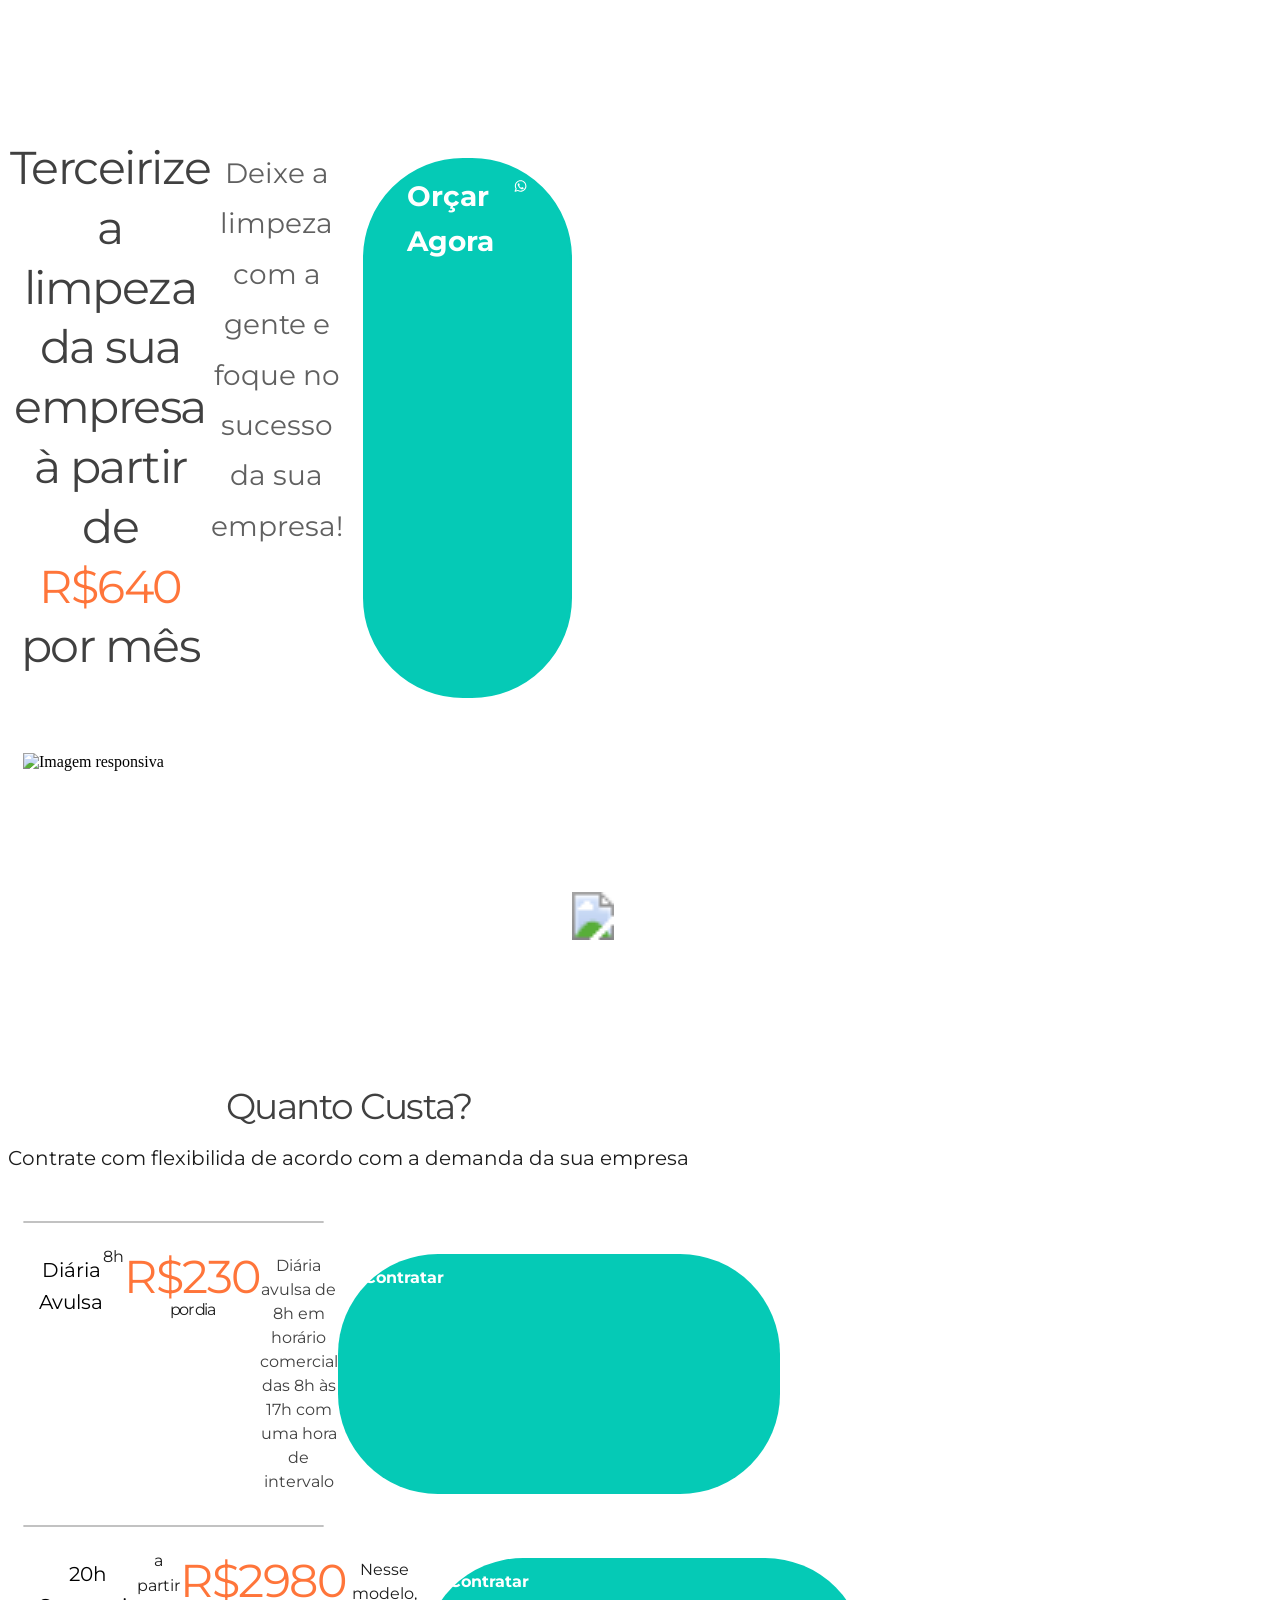
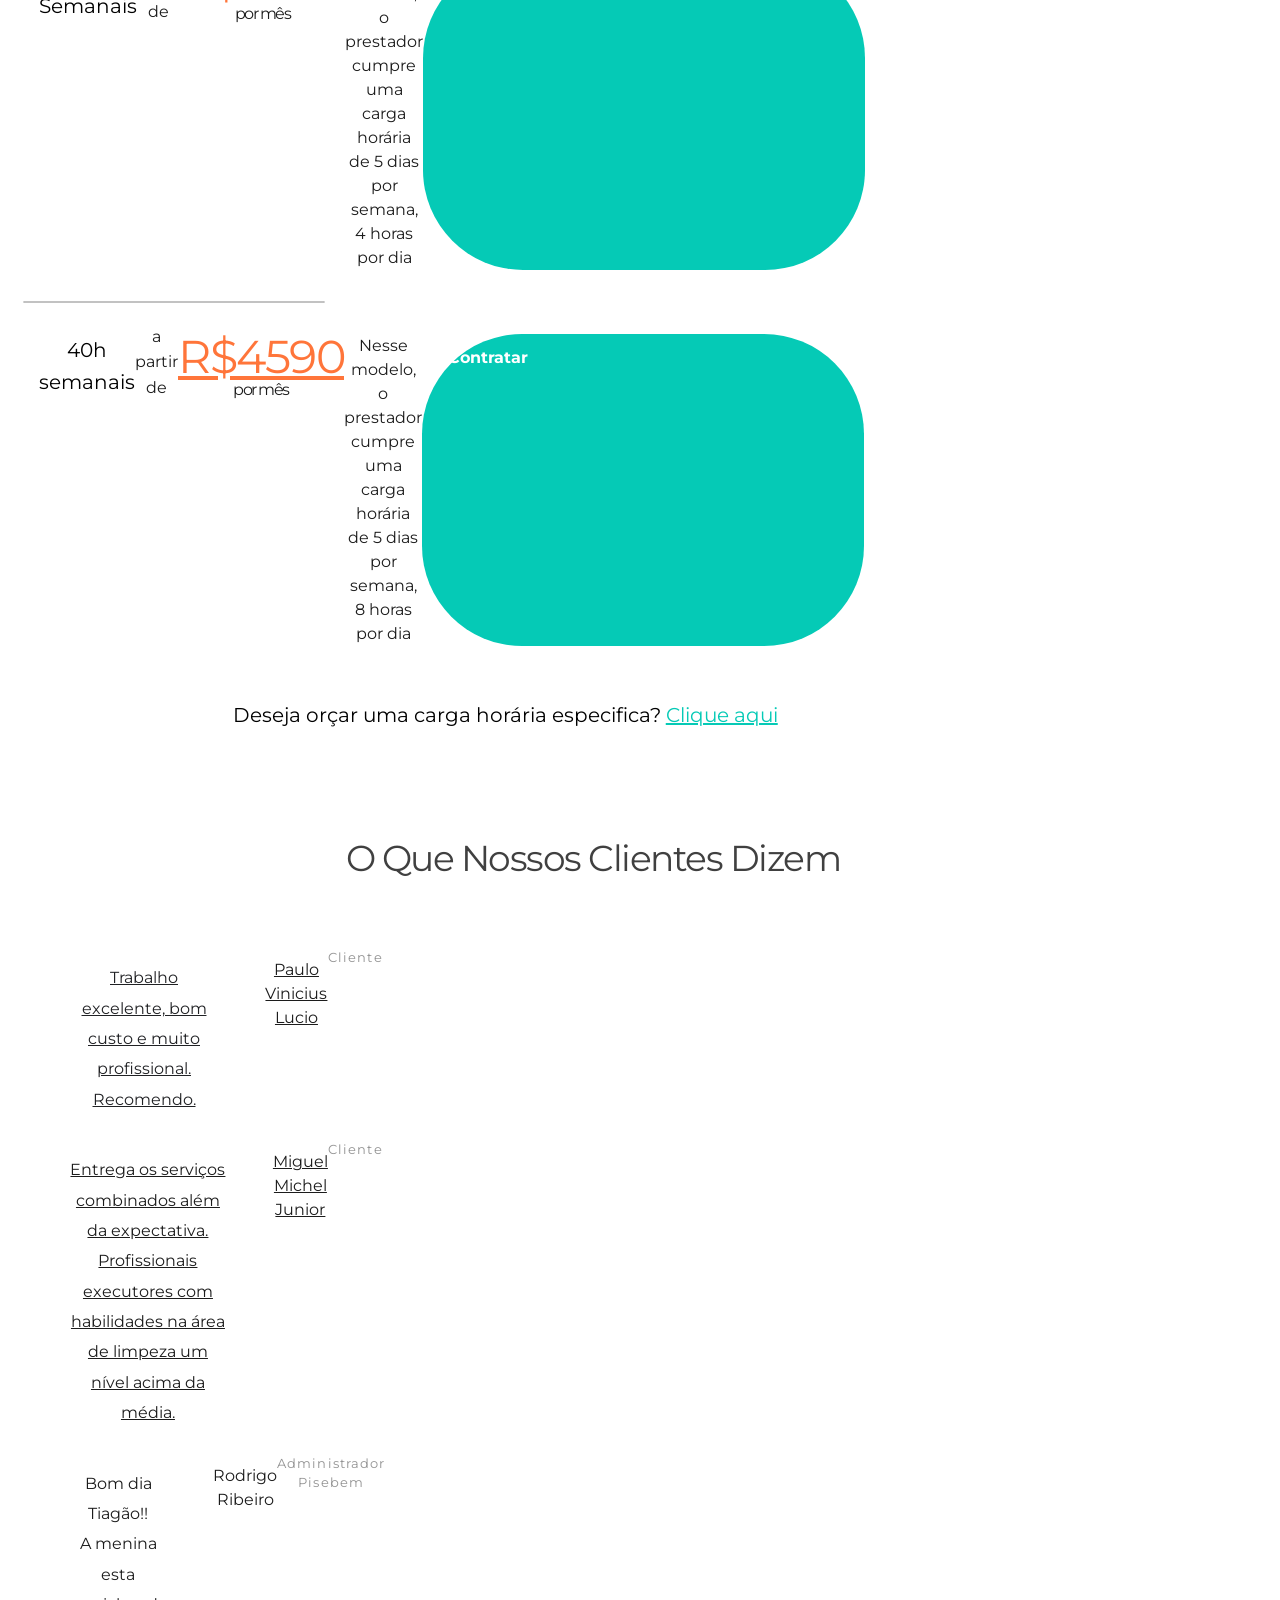
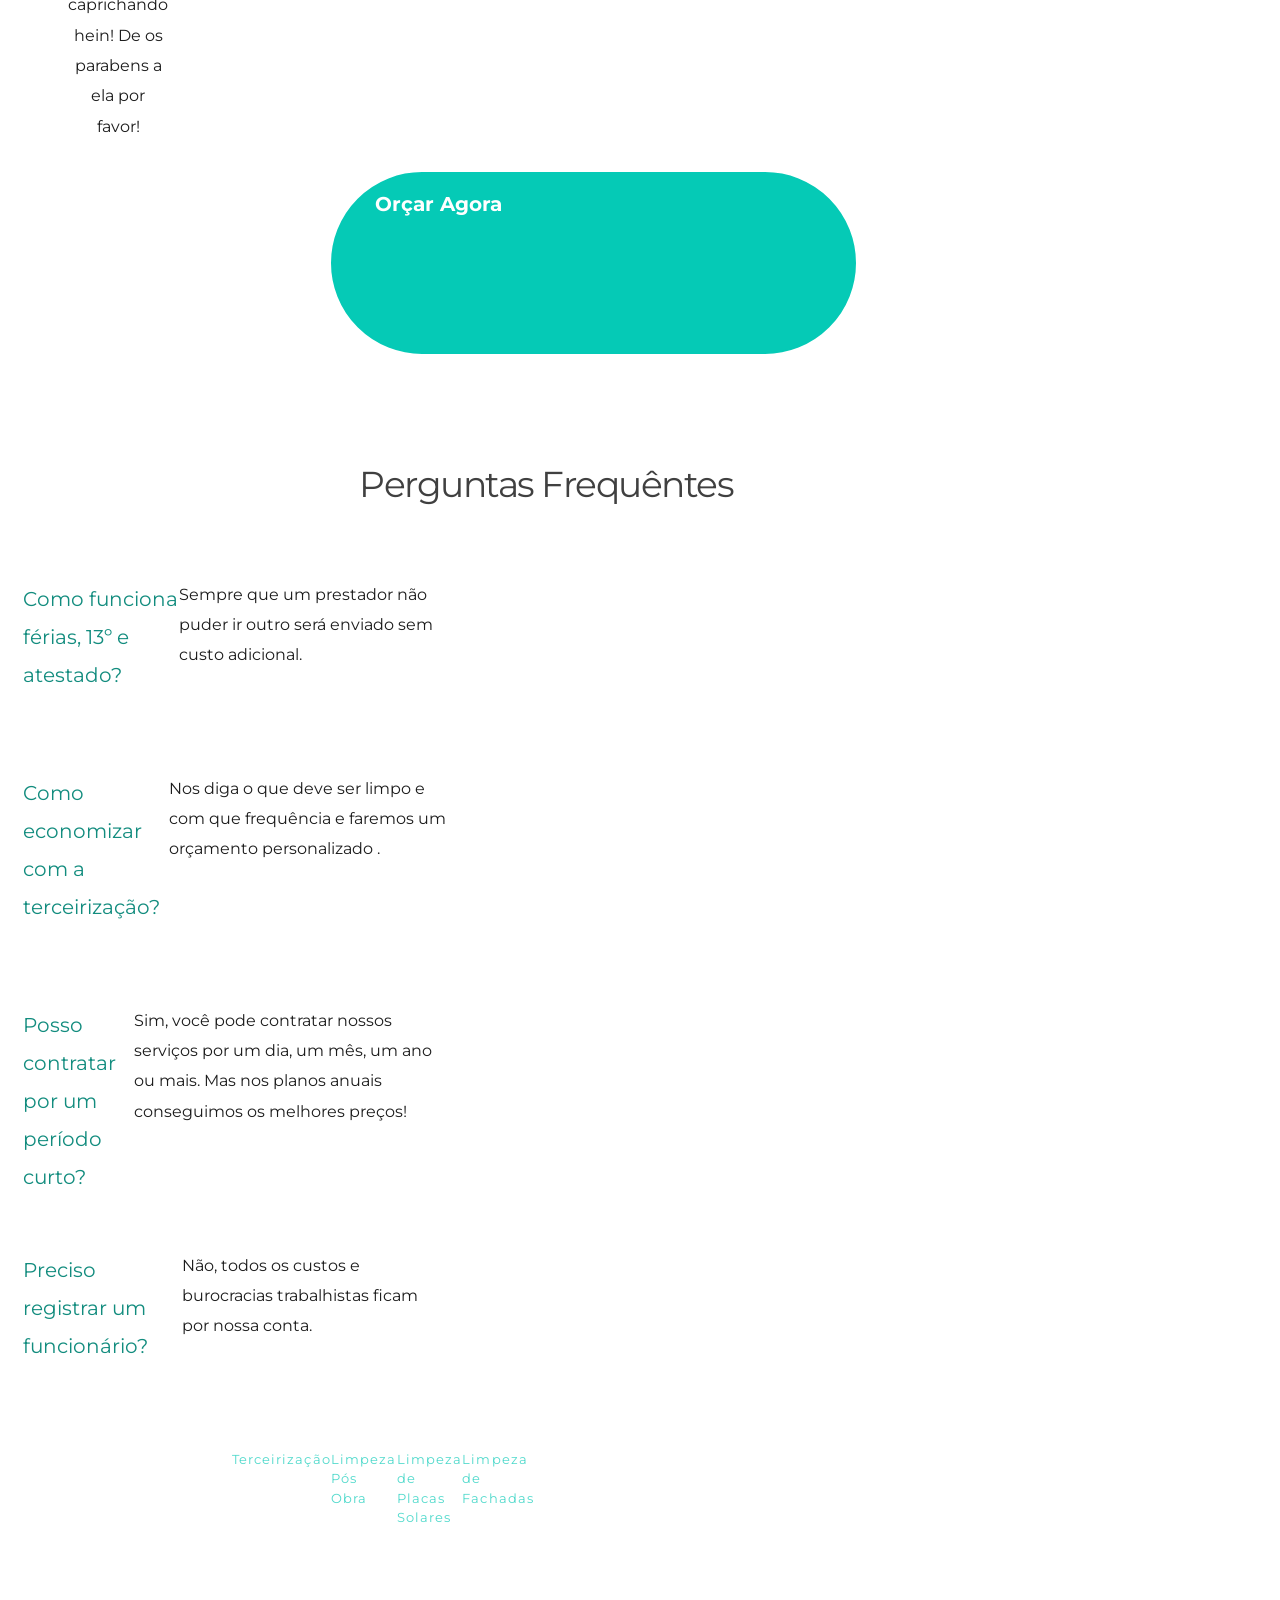
==== commit ce1a8b3d: "Update index.html" ====
--- a/index.html
+++ b/index.html
@@ -941,6 +941,7 @@
 </picture></div></div></div></div></div></div><div id="" class="brz-css-1j5oyvo brz-css-hax09b brz-css-eilzbm brz-wrapper"><div class="brz-spacer brz-css-1g653t brz-css-74t4or"></div></div><div data-brz-iteration-count="1" class="brz-wrapper-clone brz-flex-xs-wrap brz-css-1vst3rv brz-css-1p9fu0m brz-animated brz-css-13yoe3l brz-css-wwd0d" data-animationid="qssflkyemufviglmbbwmkjueymiyvxcljsac" data-brz-custom-id="qssflkyemufviglmbbwmkjueymiyvxcljsac"><div class="brz-icon__container" data-brz-custom-id="gzxayhxawzkpjgfmcjeftxeizndautveopdf"><div class="brz-hover-animation__container" data-brz-hover-animationid="qssflkyemufviglmbbwmkjueymiyvxcljsac" data-brz-hover-options="%7B%22fill%22:%22forwards%22,%22easing%22:%22ease%22,%22duration%22:600,%22iterations%22:1%7D" data-brz-hover-reversible="false" data-brz-hover-target="%22firstChild%22" data-brz-hover-animation="%5B%7B%22WebkitTransform%22:%22scale(1.1)%22,%22transform%22:%22scale(1.1)%22,%22offset%22:0.25%7D,%7B%22WebkitTransform%22:%22scale(0.9)%22,%22transform%22:%22scale(0.9)%22,%22offset%22:0.75%7D%5D"><a class="brz-a brz-anchor" href="#icd214e6b104d1c1e97d6_ahcpaknztenlfpbsvjjwdzpjzejxhsgrzmtp" target="_self" rel="noopener" data-brz-link-type="anchor"><span class="brz-icon brz-span brz-css-120k51m brz-css-7sgr7g"><svg width="48" height="48" viewBox="0 0 48 48" xmlns="http://www.w3.org/2000/svg">
     <image href="https://www.svgrepo.com/show/520696/down-arrow-5.svg" width="48" height="48"/>
 </svg>
-</span></a></div></div></div></div></div></section><section id="i4d0d5bcf132469665d43_rweqlcxxqqugiyhyswhhpffphplqivacpeoy" class="brz-section brz-css-m7kfc6 brz-css-islu3b"><div class="brz-section__content brz-section--boxed brz-css-vwb2 brz-css-7e8zaa" data-brz-custom-id="esequihrkghzriwrpzkmtiomseeilnnxkffu"><div class="brz-bg"><div class="brz-bg-color"></div></div><div class="brz-container brz-css-11gsrb2 brz-css-4hig3b"><div id="" class="brz-css-1j5oyvo brz-css-5zbzh0 brz-wrapper"><div class="brz-rich-text brz-rich-text__custom brz-css-ui2tgc brz-css-xaymju" data-brz-custom-id="xqfrpsrbdouccxtjillcjingoglkxjhcojje"><div data-brz-translate-text="1"><h2 class="brz-text-lg-center brz-tp-lg-empty brz-ff-montserrat brz-ft-google brz-fs-lg-36 brz-fss-lg-px brz-fw-lg-700 brz-ls-lg-m_1_5 brz-lh-lg-1_3 brz-css-kNxtZ" data-uniq-id="hywxk" data-generated-css="brz-css-ltewq"><span style="color: rgb(64, 64, 64); opacity: 1;">Quanto Custa?</span></h2></div></div></div><div id="" class="brz-css-1j5oyvo brz-css-1518ho6 brz-wrapper"><div class="brz-rich-text brz-rich-text__custom brz-css-ui2tgc brz-css-1dn730b" data-brz-custom-id="elgmnvzpoiannihrkpikvwnhfzwcolojnuom"><div data-brz-translate-text="1"><p class="brz-text-lg-center brz-tp-lg-empty brz-ff-montserrat brz-ft-google brz-fs-lg-20 brz-fss-lg-px brz-fw-lg-400 brz-ls-lg-0 brz-lh-lg-1_8 brz-css-zAt5o" data-uniq-id="rylsr" data-generated-css="brz-css-purlr"><span style="opacity: 1;" class="brz-cp-color2">Contrate com flexibilida de acordo com a demanda da sua empresa</span></p></div></div></div></div></div></section><section id="icd214e6b104d1c1e97d6_ahcpaknztenlfpbsvjjwdzpjzejxhsgrzmtp" class="brz-section brz-css-m7kfc6 brz-css-vgsxyd"><div class="brz-section__content brz-section--boxed brz-css-vwb2 brz-css-r9yuc0" data-brz-custom-id="hhlmxoavdphttvrhbdeiixfqueqpsmfymwdf"><div class="brz-bg"><div class="brz-bg-color"></div></div><div class="brz-container brz-css-11gsrb2 brz-css-eb0j1f"><div class="brz-row__container brz-css-rw1jrt brz-css-mae5g1" data-brz-custom-id="vyijhuggbwskxjonyqtcwqfojidiwaldhzom"><div class="brz-row brz-css-1gijqss brz-css-1ycfo3k brz-css-ozv662"><div class="brz-columns brz-css-10wfzzi brz-css-1j1ahc4" data-brz-custom-id="hgbqvyzekfksbmldwjymmeyfjczqzcyrhyqy"><div class="brz-bg"><div class="brz-bg-color"></div></div><div class="brz-column__items brz-css-1gjw4qd brz-css-zkygdu"><div id="" class="brz-css-1j5oyvo brz-css-hax09b brz-css-jek1zr brz-wrapper"><div class="brz-spacer brz-css-1g653t brz-css-ylxl18"></div></div><div id="" class="brz-css-1j5oyvo brz-css-6chqxj brz-wrapper"><div class="brz-rich-text brz-rich-text__custom brz-css-ui2tgc brz-css-xxabkm" data-brz-custom-id="ldskodgajxkbyuzkerdsqfukeyvzpeoncdat"><div data-brz-translate-text="1"><h5 class="brz-text-lg-center brz-tp-lg-empty brz-ff-montserrat brz-ft-google brz-fs-lg-20 brz-fss-lg-px brz-fw-lg-700 brz-ls-lg-0 brz-lh-lg-1_6 brz-css-nNGAS" data-generated-css="brz-css-uaTHe" data-uniq-id="xskq0">Diária Avulsa</h5></div></div></div><div id="" class="brz-css-1j5oyvo brz-css-8o3eee brz-wrapper"><div class="brz-rich-text brz-rich-text__custom brz-css-ui2tgc brz-css-w5miw" data-brz-custom-id="bxtjddlzwlwhypykgwcvpjoxaxxjorvdfuir"><div data-brz-translate-text="1"><h5 class="brz-fw-lg-500 brz-fss-lg-px brz-fs-lg-16 brz-ft-google brz-ff-montserrat brz-tp-lg-empty brz-text-lg-center brz-ls-lg-0 brz-lh-lg-1_6 brz-css-wmxQB" data-uniq-id="me_hb" data-generated-css="brz-css-kzClT"><span class="brz-cp-color2" style="opacity: 1;">8h</span></h5></div></div></div><div id="" class="brz-css-1j5oyvo brz-css-104rxgg brz-wrapper"><div class="brz-rich-text brz-rich-text__custom brz-css-ui2tgc brz-css-s28n6u" data-brz-custom-id="namckbpeutbxutvfaybqlnuxbjdjeszpkjxy"><div data-brz-translate-text="1"><p class="brz-lh-lg-1 brz-ls-lg-m_1_5 brz-fw-lg-700 brz-fss-lg-px brz-fs-lg-46 brz-ft-google brz-ff-montserrat brz-tp-lg-empty brz-text-lg-center brz-css-iIfAU" data-generated-css="brz-css-fyKv1" data-uniq-id="t5EoV"><span style="opacity: 1; color: rgb(255, 117, 58);">R$230</span></p><p class="brz-lh-lg-1_3 brz-ls-lg-m_1_5 brz-fw-lg-400 brz-fss-lg-px brz-fs-lg-16 brz-ft-google brz-ff-montserrat brz-tp-lg-empty brz-text-lg-center brz-mt-lg-0 brz-mb-lg-0 brz-css-lKXdB" data-generated-css="brz-css-wORPL" data-uniq-id="bOq5O"><span class="brz-cp-color2">por dia</span></p></div></div></div><div id="" class="brz-css-1j5oyvo brz-css-199na62 brz-wrapper"><div class="brz-rich-text brz-rich-text__custom brz-css-ui2tgc brz-css-i85ej8" data-brz-custom-id="myddvrlfqpetcxcrwnauxittgiqgrzdsojkn"><div data-brz-translate-text="1"><p class="brz-text-lg-center brz-tp-lg-empty brz-ff-montserrat brz-ft-google brz-fss-lg-px brz-fw-lg-400 brz-ls-lg-0 brz-lh-lg-1_5 brz-fs-lg-16 brz-css-e8fFx" data-generated-css="brz-css-dugQ2" data-uniq-id="uaocE"><span style="color: rgb(64, 64, 64);">Diária avulsa de 8h em horário comercial das 8h às 17h com uma hora de intervalo</span></p></div></div></div><div data-brz-iteration-count="1" class="brz-wrapper-clone brz-flex-xs-wrap brz-css-1vst3rv brz-css-f21a3z brz-animated brz-css-mntdd7 brz-css-1ynm1nn" data-animationid="evinasrgppmaemldvgoeqiorakairxkkwwbq" data-brz-custom-id="evinasrgppmaemldvgoeqiorakairxkkwwbq"><a class="brz-a brz-btn brz-css-xxwkcv brz-css-xn9fnf brz-css-1m0kbyy brz-css-1xmaa92" href="https://api.whatsapp.com/send?phone=554499402823&amp;text=Ol%C3%A1!%20Vim%20do%20site%20e%20gostaria%20de%20contratar%20uma%20di%C3%A1ria%20de%208h%20por%20R%24230" target="_self" rel="noopener" data-brz-link-type="external" data-brz-custom-id="kkowgaoqxlucyklskugmxvuktnrazzkipyhb"><svg class="brz-icon-svg align-[initial] brz-css-1adeqot brz-css-16hc8k7"><use href="https://strawberry18720280.temporary-demo.site/icon/18720280/glyph/logo-whatsapp.svg#nc_icon"></use></svg><span data-brz-translate-text="1" class="brz-span brz-text__editor">Contratar</span></a></div><div id="" class="brz-css-1j5oyvo brz-css-hax09b brz-css-1ezm2iz brz-wrapper"><div class="brz-spacer brz-css-1g653t brz-css-zaprs9"></div></div></div></div><div class="brz-columns brz-css-10wfzzi brz-css-qpgv69" data-brz-custom-id="euguvyospruvxvahddwlylgclsslnwgnzmrr"><div class="brz-bg"><div class="brz-bg-color"></div></div><div class="brz-column__items brz-css-1gjw4qd brz-css-ha9ohc"><div id="" class="brz-css-1j5oyvo brz-css-hax09b brz-css-11aabvw brz-wrapper"><div class="brz-spacer brz-css-1g653t brz-css-10x65lt"></div></div><div id="" class="brz-css-1j5oyvo brz-css-1o2rp8a brz-wrapper"><div class="brz-rich-text brz-rich-text__custom brz-css-ui2tgc brz-css-hpd1eh" data-brz-custom-id="tymnoikcjpvawqvaogywdpvjehbuthrgxqik"><div data-brz-translate-text="1"><h5 class="brz-text-lg-center brz-tp-lg-empty brz-ff-montserrat brz-ft-google brz-fs-lg-20 brz-fss-lg-px brz-fw-lg-700 brz-ls-lg-0 brz-lh-lg-1_6 brz-css-x_4Hp" data-generated-css="brz-css-crHoi" data-uniq-id="oEPnA">20h Semanais</h5></div></div></div><div id="" class="brz-css-1j5oyvo brz-css-f70f4b brz-wrapper"><div class="brz-rich-text brz-rich-text__custom brz-css-ui2tgc brz-css-ermt45" data-brz-custom-id="kevzsdxryfbzsxcipffzmdmovcfwxwacxdsi"><div data-brz-translate-text="1"><h5 class="brz-fw-lg-500 brz-fss-lg-px brz-fs-lg-16 brz-ft-google brz-ff-montserrat brz-tp-lg-empty brz-text-lg-center brz-ls-lg-0 brz-lh-lg-1_6 brz-css-lUhZJ" data-uniq-id="mpCA0" data-generated-css="brz-css-n9QMp"><span class="brz-cp-color2" style="opacity: 1;">a partir de</span></h5></div></div></div><div id="" class="brz-css-1j5oyvo brz-css-1c5eotf brz-wrapper"><div class="brz-rich-text brz-rich-text__custom brz-css-ui2tgc brz-css-1wwgi6m" data-brz-custom-id="xzfkynheopnjjoffojqgdzqfqrikgyceudtx"><div data-brz-translate-text="1"><p class="brz-text-lg-center brz-tp-lg-empty brz-ff-montserrat brz-ft-google brz-fs-lg-46 brz-fss-lg-px brz-fw-lg-700 brz-ls-lg-m_1_5 brz-lh-lg-1 brz-css-sX9xx" data-uniq-id="cvc3U" data-generated-css="brz-css-u1HSj"><span style="color: rgb(255, 117, 58); opacity: 1;">R$2980</span></p><p class="brz-mb-lg-0 brz-mt-lg-0 brz-text-lg-center brz-tp-lg-empty brz-ff-montserrat brz-ft-google brz-fs-lg-16 brz-fss-lg-px brz-fw-lg-400 brz-ls-lg-m_1_5 brz-lh-lg-1_3 brz-css-iBzu0" data-uniq-id="uCPkk" data-generated-css="brz-css-oKaHC"><span class="brz-cp-color2">por mês</span></p></div></div></div><div id="" class="brz-css-1j5oyvo brz-css-1l19wmc brz-wrapper"><div class="brz-rich-text brz-rich-text__custom brz-css-ui2tgc brz-css-7hpct7" data-brz-custom-id="uvumjygtkanqxqnzopershshgjktrjooqbix"><div data-brz-translate-text="1"><p class="brz-fs-lg-16 brz-lh-lg-1_5 brz-ls-lg-0 brz-fw-lg-400 brz-fss-lg-px brz-ft-google brz-ff-montserrat brz-tp-lg-empty brz-text-lg-center brz-css-dQHB1" data-uniq-id="gnhpm" data-generated-css="brz-css-hbcov"><span style="color: rgb(28, 28, 28);" _msttexthash="4157400" _msthash="91">Nesse modelo, o prestador cumpre uma carga horária de 5 dias por semana, 4 horas por dia</span></p></div></div></div><div data-brz-iteration-count="1" class="brz-wrapper-clone brz-flex-xs-wrap brz-css-1vst3rv brz-css-1yk399v brz-animated brz-css-tjprno brz-css-1ye7wfe" data-animationid="qzkesmyeqrpcdyuzcvxlganjavbrnnncyrxl" data-brz-custom-id="qzkesmyeqrpcdyuzcvxlganjavbrnnncyrxl"><a class="brz-a brz-btn brz-css-xxwkcv brz-css-10swksn brz-css-1m0kbyy brz-css-1nlb2fd" href="https://api.whatsapp.com/send?phone=554498771910&amp;text=Ol%C3%A1!%20Vim%20do%20site%20e%20gostaria%20de%20mais%20informa%C3%A7%C3%B5es%20sobre%20a%20terceiriza%C3%A7%C3%A3o%20da%20limpeza%2020h%20semanais%20a%20partir%20de%20R%242980" target="_self" rel="noopener" data-brz-link-type="external" data-brz-custom-id="oooxugpkwrkupgceqpkdgkppbkchrbyabkdr"><svg class="brz-icon-svg align-[initial] brz-css-1adeqot brz-css-1ku55gy"><use href="https://strawberry18720280.temporary-demo.site/icon/18720280/glyph/logo-whatsapp.svg#nc_icon"></use></svg><span data-brz-translate-text="1" class="brz-span brz-text__editor">Contratar</span></a></div><div id="" class="brz-css-1j5oyvo brz-css-hax09b brz-css-2pzudp brz-wrapper"><div class="brz-spacer brz-css-1g653t brz-css-1aycf5x"></div></div></div></div><div class="brz-columns brz-css-10wfzzi brz-css-1ve8pjg" data-brz-custom-id="okgecyagjwembxfseaxasatovrikdxllnzeg"><div class="brz-bg"><div class="brz-bg-color"></div></div><div class="brz-column__items brz-css-1gjw4qd brz-css-11rmizo"><div id="" class="brz-css-1j5oyvo brz-css-hax09b brz-css-1vv4i61 brz-wrapper"><div class="brz-spacer brz-css-1g653t brz-css-j33hra"></div></div><div id="" class="brz-css-1j5oyvo brz-css-nigjxe brz-wrapper"><div class="brz-rich-text brz-rich-text__custom brz-css-ui2tgc brz-css-1rswd5q" data-brz-custom-id="pjewycatuvrrsmpehxkiquaibqwowlfcetlf"><div data-brz-translate-text="1"><h5 class="brz-lh-lg-1_6 brz-ls-lg-0 brz-fw-lg-700 brz-fss-lg-px brz-fs-lg-20 brz-ft-google brz-ff-montserrat brz-tp-lg-empty brz-text-lg-center brz-css-wxzba" data-uniq-id="bYQKA" data-generated-css="brz-css-hLekQ">40h semanais</h5></div></div></div><div id="" class="brz-css-1j5oyvo brz-css-gl9gos brz-wrapper"><div class="brz-rich-text brz-rich-text__custom brz-css-ui2tgc brz-css-bst1q9" data-brz-custom-id="lkrleixtgxalsqenphqaxoxvrbvhfvtwlifg"><div data-brz-translate-text="1"><h5 class="brz-text-lg-center brz-tp-lg-empty brz-ff-montserrat brz-ft-google brz-fs-lg-16 brz-fss-lg-px brz-fw-lg-500 brz-ls-lg-0 brz-lh-lg-1_6 brz-css-a0Xwl" data-generated-css="brz-css-nBLYJ" data-uniq-id="qKBLJ"><span class="brz-cp-color2" style="opacity: 1;">a partir de</span></h5></div></div></div><div id="" class="brz-css-1j5oyvo brz-css-1rk55lu brz-wrapper"><div class="brz-rich-text brz-rich-text__custom brz-css-ui2tgc brz-css-1fffrhc" data-brz-custom-id="cdlxanyzdgxwkzhbdhtvrldelwilciznzdqi"><div data-brz-translate-text="1"><p class="brz-text-lg-center brz-tp-lg-empty brz-ff-montserrat brz-ft-google brz-fs-lg-46 brz-fss-lg-px brz-fw-lg-700 brz-ls-lg-m_1_5 brz-lh-lg-1 brz-css-m1tXz" data-uniq-id="pXngH" data-generated-css="brz-css-rvTQc"><a class="link--external" style="color: rgb(255, 117, 58); opacity: 1;" href="Ol%C3%A1!%20Vim%20do%20site%20e%20gostaria%20de%20mais%20informa%C3%A7%C3%B5es%20sobre%20a%20terceiriza%C3%A7%C3%A3o%20da%20limpeza%2040h%20semanais%20a%20partir%20de%20R%244590" data-brz-link-type="external">R$4590</a></p><p class="brz-mb-lg-0 brz-mt-lg-0 brz-text-lg-center brz-tp-lg-empty brz-ff-montserrat brz-ft-google brz-fs-lg-16 brz-fss-lg-px brz-fw-lg-400 brz-ls-lg-m_1_5 brz-lh-lg-1_3 brz-css-oYG5S" data-uniq-id="i65ji" data-generated-css="brz-css-mdQ7U"><span class="brz-cp-color2">por mês</span></p></div></div></div><div id="" class="brz-css-1j5oyvo brz-css-1qb3tp9 brz-wrapper"><div class="brz-rich-text brz-rich-text__custom brz-css-ui2tgc brz-css-15ea0rs" data-brz-custom-id="xwavtqdsprfsklpqwsdffzijvtiybdfcpwgt"><div data-brz-translate-text="1"><p class="brz-text-lg-center brz-tp-lg-empty brz-ff-montserrat brz-ft-google brz-fss-lg-px brz-fw-lg-400 brz-ls-lg-0 brz-lh-lg-1_5 brz-fs-lg-16 brz-css-zsXmP" data-generated-css="brz-css-ysife" data-uniq-id="ntvbv"><span style="color: rgb(28, 28, 28);" _msttexthash="4160884" _msthash="81">Nesse modelo, o prestador cumpre uma carga horária de 5 dias por semana, 8 horas por dia</span></p></div></div></div><div data-brz-iteration-count="1" class="brz-wrapper-clone brz-flex-xs-wrap brz-css-1vst3rv brz-css-3we8fy brz-animated brz-css-zbioz0 brz-css-1uyatup" data-animationid="hjjnjwugtkcgapjxhgufcqfvmhamdvrbfnmw" data-brz-custom-id="hjjnjwugtkcgapjxhgufcqfvmhamdvrbfnmw"><a class="brz-a brz-btn brz-css-xxwkcv brz-css-1qar44b brz-css-1m0kbyy brz-css-icrpqv" href="https://api.whatsapp.com/send?phone=554499402823&amp;text=Ol%C3%A1!%20Vim%20do%20site%20e%20gostaria%20de%20mais%20informa%C3%A7%C3%B5es%20sobre%20a%20terceiriza%C3%A7%C3%A3o%20da%20limpeza%2040h%20semanais%20a%20partir%20de%20R%244590" target="_self" rel="noopener" data-brz-link-type="external" data-brz-custom-id="yfqjjdeljvgipprviblabayagopjwynqjitx"><svg class="brz-icon-svg align-[initial] brz-css-1adeqot brz-css-x4ye23"><use href="https://strawberry18720280.temporary-demo.site/icon/18720280/glyph/logo-whatsapp.svg#nc_icon"></use></svg><span data-brz-translate-text="1" class="brz-span brz-text__editor">Contratar</span></a></div><div id="" class="brz-css-1j5oyvo brz-css-hax09b brz-css-wdh6hh brz-wrapper"><div class="brz-spacer brz-css-1g653t brz-css-12zuzwa"></div></div></div></div></div></div><div id="" class="brz-css-1j5oyvo brz-css-hax09b brz-css-n11fkh brz-wrapper"><div class="brz-spacer brz-css-1g653t brz-css-1xwxdx"></div></div><div id="" class="brz-css-1j5oyvo brz-css-1n4zuwb brz-wrapper"><div class="brz-rich-text brz-rich-text__custom brz-css-ui2tgc brz-css-e9cyhk" data-brz-custom-id="ebdkdeztwncwyhhnkezhpxyfnlsmhurxxeyb"><div data-brz-translate-text="1"><p class="brz-text-lg-center brz-tp-lg-empty brz-ff-montserrat brz-ft-google brz-fs-lg-20 brz-fss-lg-px brz-fw-lg-400 brz-ls-lg-0 brz-lh-lg-1_8 brz-css-rlsTb" data-uniq-id="lqcum" data-generated-css="brz-css-nkndu"><strong style="color: rgb(0, 0, 0); opacity: 1;">Deseja orçar uma carga horária especifica? </strong><a class="link--external brz-cp-color3" style="opacity: 1;" href="https://api.whatsapp.com/send?phone=554498771910&amp;text=Ol%C3%A1!%20Gostaria%20de%20um%20or%C3%A7amento%20para%20terceiriza%C3%A7%C3%A3o%20de%20limpeza%20de%20uma%20carga%20hor%C3%A1ria%20especifica" data-brz-link-type="external"><strong>Clique aqui</strong></a><strong style="opacity: 1;" class="brz-cp-color3"> </strong></p></div></div></div></div></div></section><section id="i9922dbb2731ad21a46b4_buyofitviacciupiatkgiucojdvpaloospty" class="brz-section brz-css-m7kfc6 brz-css-11ijpgn"><div class="brz-section__content brz-section--boxed brz-css-vwb2 brz-css-1945oco" data-brz-custom-id="ajafdtqxjppuyrimkgxiifmsviremehokxjb"><div class="brz-container brz-css-11gsrb2 brz-css-1san1zc"><div id="" class="brz-css-1j5oyvo brz-css-19lc2j4 brz-wrapper"><div class="brz-rich-text brz-rich-text__custom brz-css-ui2tgc brz-css-34ll0y" data-brz-custom-id="mvmmpsoifgbqaavwloshgviqpqdlvgpphieb"><div data-brz-translate-text="1"><h3 class="brz-lh-lg-1_4 brz-ls-lg-m_1_5 brz-fw-lg-700 brz-fss-lg-px brz-fs-lg-36 brz-ft-google brz-ff-montserrat brz-tp-lg-empty brz-text-lg-center brz-css-mgFaI" data-generated-css="brz-css-nrtnr" data-uniq-id="xlxgg"><span style="color: rgb(64, 64, 64); opacity: 1;">O Que Nossos Clientes Dizem</span></h3></div></div></div><div id="" class="brz-css-1j5oyvo brz-css-hax09b brz-css-1gikizl brz-wrapper"><div class="brz-spacer brz-css-1g653t brz-css-9eciu1"></div></div><div class="brz-row__container brz-css-rw1jrt brz-css-9087xq" data-brz-custom-id="jascjqikniaooepambkjnfknhtfomjaevocw"><div class="brz-row brz-css-1gijqss brz-css-1ycfo3k brz-css-qtkir1"><div class="brz-columns brz-css-10wfzzi brz-css-1e2pc1" data-brz-custom-id="qctlxtgcfqgqmbmpcbgnojzxqbhfcbwwpfdi"><div class="brz-column__items brz-css-1gjw4qd brz-css-1vnyqq4"><div class="brz-row__container brz-css-rw1jrt brz-css-ic2ng3" data-brz-custom-id="pkjscinwcwqsqylguyiervgfhqtnkndkbxfv"><div class="brz-row brz-row--inner brz-css-1gijqss brz-css-1ycfo3k brz-css-sbblzf"><div class="brz-columns brz-css-10wfzzi brz-css-175iqhd" data-brz-custom-id="pfibkhpcrotjghghkeioswcvtkiboumtoyqy"><div class="brz-bg"><div class="brz-bg-color"></div></div><div class="brz-column__items brz-css-1gjw4qd brz-css-tgy0tu"><div id="" class="brz-css-1j5oyvo brz-css-19nlhii brz-wrapper"><div class="brz-image brz-css-11s282a brz-css-119wiys" data-brz-custom-id="udmmucghjghxdcciwjzfxhrnbwfhestplipu"><picture class="brz-picture brz-d-block brz-p-relative brz-css-1288mb1 brz-css-14jwy1w"><img class="brz-img brz-img-svg" src="https://cloud-1de12d.b-cdn.net/media/original/b22b7b48543b65a46288c0da1bc9812a/cliente.svg" alt="" title="cliente.svg" draggable="false" loading="lazy"></picture></div></div><div id="" class="brz-css-1j5oyvo brz-css-hax09b brz-css-ongesd brz-wrapper"><div class="brz-spacer brz-css-1g653t brz-css-1gst8qd"></div></div><div id="" class="brz-css-1j5oyvo brz-css-1rew2uu brz-wrapper"><div class="brz-rich-text brz-rich-text__custom brz-css-ui2tgc brz-css-jpg8jh" data-brz-custom-id="vnjuzciutdnwpdmyrvbjqhmixlxesxkxajqo"><div data-brz-translate-text="1"><p class="brz-text-lg-center brz-tp-lg-empty brz-ff-montserrat brz-ft-google brz-fs-lg-16 brz-fss-lg-px brz-fw-lg-400 brz-ls-lg-0 brz-lh-lg-1_9 brz-css-sE4ks" data-generated-css="brz-css-kegdo" data-uniq-id="wyewj"><a class="link--external brz-cp-color7" style="color: rgb(32, 33, 36);" href="https://maps.app.goo.gl/Hd4GBhJZP5bkQ1df6" data-brz-link-type="external">Trabalho excelente, bom custo e muito profissional. Recomendo.</a></p></div></div></div><div id="" class="brz-css-1j5oyvo brz-css-hax09b brz-css-x9xp8r brz-wrapper"><div class="brz-spacer brz-css-1g653t brz-css-1i7p7wr"></div></div></div></div></div></div><div id="" class="brz-css-1j5oyvo brz-css-hax09b brz-css-djcgyv brz-wrapper"><div class="brz-spacer brz-css-1g653t brz-css-15os9z9"></div></div><div id="" class="brz-css-1j5oyvo brz-css-1trihk7 brz-wrapper"><div class="brz-rich-text brz-rich-text__custom brz-css-ui2tgc brz-css-1nwgtb9" data-brz-custom-id="krdxbnetpjposxvyrzmmrpsandefpghhului"><div data-brz-translate-text="1"><h6 class="brz-text-lg-center brz-tp-lg-empty brz-ff-montserrat brz-ft-google brz-fs-lg-16 brz-fss-lg-px brz-fw-lg-700 brz-ls-lg-0 brz-lh-lg-1_5 brz-css-xFoKh" data-uniq-id="hpful" data-generated-css="brz-css-hbayo"><a class="link--external brz-cp-color2" href="https://maps.app.goo.gl/Hd4GBhJZP5bkQ1df6" data-brz-link-type="external">Paulo Vinicius Lucio</a></h6></div></div></div><div id="" class="brz-css-1j5oyvo brz-css-4ds62p brz-wrapper"><div class="brz-rich-text brz-rich-text__custom brz-css-ui2tgc brz-css-1q32jev" data-brz-custom-id="lvmuzomtaihefvesyysesedyuyjdjitqqvya"><div data-brz-translate-text="1"><p class="brz-text-lg-center brz-tp-lg-empty brz-ff-montserrat brz-ft-google brz-fs-lg-13 brz-fss-lg-px brz-fw-lg-700 brz-ls-lg-1_1 brz-lh-lg-1_5 brz-css-mghq1" data-uniq-id="cansr" data-generated-css="brz-css-gtmew"><span class="brz-cp-color7" style="opacity: 0.7;">Cliente</span></p></div></div></div></div></div><div class="brz-columns brz-css-10wfzzi brz-css-1epmj31" data-brz-custom-id="nrmpddrkwgylizbhkvqjvxesiddtetjaookl"><div class="brz-column__items brz-css-1gjw4qd brz-css-1v09929"><div class="brz-row__container brz-css-rw1jrt brz-css-172x183" data-brz-custom-id="hjpzqfjualdbciqquqoipgduqkcebxltsosa"><div class="brz-row brz-row--inner brz-css-1gijqss brz-css-1ycfo3k brz-css-2tgbo"><div class="brz-columns brz-css-10wfzzi brz-css-xs3gjc" data-brz-custom-id="fyvbevwbbkijqysmnsvdnneoznjxngxerpyt"><div class="brz-bg"><div class="brz-bg-color"></div></div><div class="brz-column__items brz-css-1gjw4qd brz-css-10gvuna"><div id="" class="brz-css-1j5oyvo brz-css-18qkkvt brz-wrapper"><div class="brz-image brz-css-18k539h brz-css-d0he3l" data-brz-custom-id="jtchtpqcyaikatuzwllvekmndshbkrxkvuvk"><picture class="brz-picture brz-d-block brz-p-relative brz-css-1kr1wcr brz-css-1sqpe9f"><img class="brz-img brz-img-svg" src="https://cloud-1de12d.b-cdn.net/media/original/240cc76e94121a42c100f65ff7fa50dc/cliente.svg" alt="" title="cliente.svg" draggable="false" loading="lazy"></picture></div></div><div id="" class="brz-css-1j5oyvo brz-css-hax09b brz-css-15hzydz brz-wrapper"><div class="brz-spacer brz-css-1g653t brz-css-1lxjmf9"></div></div><div id="" class="brz-css-1j5oyvo brz-css-16fja2z brz-wrapper"><div class="brz-rich-text brz-rich-text__custom brz-css-ui2tgc brz-css-cg5sp2" data-brz-custom-id="iurqweekjvkfosebgroorjayysdxuxrirpor"><div data-brz-translate-text="1"><p class="brz-text-lg-center brz-tp-lg-empty brz-ff-montserrat brz-ft-google brz-fs-lg-16 brz-fss-lg-px brz-fw-lg-400 brz-ls-lg-0 brz-lh-lg-1_9 brz-css-qNMgr" data-generated-css="brz-css-rzbsn" data-uniq-id="yykqj"><a class="link--external brz-cp-color2" style="opacity: 1;" href="https://maps.app.goo.gl/ukDsU4Jm5v44n3dY6" data-brz-link-type="external">Entrega os serviços combinados além da expectativa. Profissionais executores com habilidades na área de limpeza um nível acima da média.</a></p></div></div></div><div id="" class="brz-css-1j5oyvo brz-css-hax09b brz-css-a1x0nh brz-wrapper"><div class="brz-spacer brz-css-1g653t brz-css-frvwz5"></div></div></div></div></div></div><div id="" class="brz-css-1j5oyvo brz-css-hax09b brz-css-wpfq87 brz-wrapper"><div class="brz-spacer brz-css-1g653t brz-css-v4g8ko"></div></div><div id="" class="brz-css-1j5oyvo brz-css-11dnkaz brz-wrapper"><div class="brz-rich-text brz-rich-text__custom brz-css-ui2tgc brz-css-zhp2q4" data-brz-custom-id="yjxunpmulcclreiyycxkbiosvgekhvqhtkwh"><div data-brz-translate-text="1"><h6 class="brz-text-lg-center brz-tp-lg-empty brz-ff-montserrat brz-ft-google brz-fs-lg-16 brz-fss-lg-px brz-fw-lg-700 brz-ls-lg-0 brz-lh-lg-1_5 brz-css-eGNW4" data-uniq-id="bummz" data-generated-css="brz-css-fzldn"><a class="link--external brz-cp-color2" href="https://maps.app.goo.gl/ukDsU4Jm5v44n3dY6" data-brz-link-type="external">Miguel Michel Junior</a></h6></div></div></div><div id="" class="brz-css-1j5oyvo brz-css-z61w89 brz-wrapper"><div class="brz-rich-text brz-rich-text__custom brz-css-ui2tgc brz-css-15a6itj" data-brz-custom-id="hcljljveesgieaikagjprilyvrymirapjsav"><div data-brz-translate-text="1"><p class="brz-text-lg-center brz-tp-lg-empty brz-ff-montserrat brz-ft-google brz-fs-lg-13 brz-fss-lg-px brz-fw-lg-700 brz-ls-lg-1_1 brz-lh-lg-1_5 brz-css-m6EfX" data-uniq-id="pzmop" data-generated-css="brz-css-jsycm"><span class="brz-cp-color7" style="opacity: 0.7;">Cliente</span></p></div></div></div></div></div><div class="brz-columns brz-css-10wfzzi brz-css-11b1zeh" data-brz-custom-id="giorbyoewzwxxvzqkbsbkfonyzbhbbgzwydh"><div class="brz-column__items brz-css-1gjw4qd brz-css-12hm99f"><div class="brz-row__container brz-css-rw1jrt brz-css-1ega22z" data-brz-custom-id="erunltlolmbtoknwfrbobgefeooycmfjmuog"><div class="brz-row brz-row--inner brz-css-1gijqss brz-css-1ycfo3k brz-css-1tl6w6c"><div class="brz-columns brz-css-10wfzzi brz-css-w92e84" data-brz-custom-id="fiaornskgjinfnkqjewrkhvkdxysqgcgfudu"><div class="brz-bg"><div class="brz-bg-color"></div></div><div class="brz-column__items brz-css-1gjw4qd brz-css-1hyzvlw"><div id="" class="brz-css-1j5oyvo brz-css-64u6s4 brz-wrapper"><div class="brz-image brz-css-1mw2sen brz-css-yglqhz" data-brz-custom-id="vbfxhujxowdjdkrohwjxwwloqspuewparvav"><picture class="brz-picture brz-d-block brz-p-relative brz-css-13abhnj brz-css-wv5x1f"><source srcset="https://cloud-1de12d.b-cdn.net/media/iW=87&amp;iH=87&amp;oX=0&amp;oY=0&amp;cW=87&amp;cH=87/80f2617df62208de73f5046609d5305a/328165352_919397579304603_4408389782699452764_n.jpg 1x, https://cloud-1de12d.b-cdn.net/media/iW=174&amp;iH=174&amp;oX=0&amp;oY=0&amp;cW=174&amp;cH=174/80f2617df62208de73f5046609d5305a/328165352_919397579304603_4408389782699452764_n.jpg 2x" media="(min-width: 992px)"><source srcset="https://cloud-1de12d.b-cdn.net/media/iW=75&amp;iH=75&amp;oX=0&amp;oY=0&amp;cW=75&amp;cH=75/80f2617df62208de73f5046609d5305a/328165352_919397579304603_4408389782699452764_n.jpg 1x, https://cloud-1de12d.b-cdn.net/media/iW=150&amp;iH=150&amp;oX=0&amp;oY=0&amp;cW=150&amp;cH=150/80f2617df62208de73f5046609d5305a/328165352_919397579304603_4408389782699452764_n.jpg 2x" media="(min-width: 768px)"><img class="brz-img" srcset="https://cloud-1de12d.b-cdn.net/media/iW=99&amp;iH=99&amp;oX=0&amp;oY=0&amp;cW=99&amp;cH=99/80f2617df62208de73f5046609d5305a/328165352_919397579304603_4408389782699452764_n.jpg 1x, https://cloud-1de12d.b-cdn.net/media/iW=198&amp;iH=198&amp;oX=0&amp;oY=0&amp;cW=198&amp;cH=198/80f2617df62208de73f5046609d5305a/328165352_919397579304603_4408389782699452764_n.jpg 2x" src="https://cloud-1de12d.b-cdn.net/media/iW=87&amp;iH=87&amp;oX=0&amp;oY=0&amp;cW=87&amp;cH=87/80f2617df62208de73f5046609d5305a/328165352_919397579304603_4408389782699452764_n.jpg" alt="" title="328165352-919397579304603-4408389782699452764-n.jpg" draggable="false" loading="lazy"></picture></div></div><div id="" class="brz-css-1j5oyvo brz-css-hax09b brz-css-lvtuzk brz-wrapper"><div class="brz-spacer brz-css-1g653t brz-css-184uh3z"></div></div><div id="" class="brz-css-1j5oyvo brz-css-1e4zk7z brz-wrapper"><div class="brz-rich-text brz-rich-text__custom brz-css-ui2tgc brz-css-4s3o2r" data-brz-custom-id="wreewxhkfxxgzzwegryzeiuvykehgsupfngp"><div data-brz-translate-text="1"><p class="brz-lh-lg-1_9 brz-ls-lg-0 brz-fw-lg-400 brz-fss-lg-px brz-fs-lg-16 brz-ft-google brz-ff-montserrat brz-tp-lg-empty brz-text-lg-center brz-css-qddwV" data-uniq-id="vovrm" data-generated-css="brz-css-pmpik"><span class="brz-cp-color2" style="opacity: 1;" _msttexthash="239967" _msthash="61">Bom dia Tiagão!!</span></p><p class="brz-lh-lg-1_9 brz-ls-lg-0 brz-fw-lg-400 brz-fss-lg-px brz-fs-lg-16 brz-ft-google brz-ff-montserrat brz-tp-lg-empty brz-text-lg-center brz-css-l2IUH" data-uniq-id="qbjdl" data-generated-css="brz-css-imbwn"><span class="brz-cp-color2" style="opacity: 1;" _msttexthash="2226978" _msthash="60">A menina esta caprichando hein! De os parabens a ela por favor!</span></p></div></div></div><div id="" class="brz-css-1j5oyvo brz-css-hax09b brz-css-rquv68 brz-wrapper"><div class="brz-spacer brz-css-1g653t brz-css-w31gdi"></div></div></div></div></div></div><div id="" class="brz-css-1j5oyvo brz-css-hax09b brz-css-etbygk brz-wrapper"><div class="brz-spacer brz-css-1g653t brz-css-19ffzci"></div></div><div id="" class="brz-css-1j5oyvo brz-css-mwkeyo brz-wrapper"><div class="brz-rich-text brz-rich-text__custom brz-css-ui2tgc brz-css-1wexd1t" data-brz-custom-id="onyhzpqtmvgxnixxbasbnvyvbsujvcrlosln"><div data-brz-translate-text="1"><h6 class="brz-text-lg-center brz-tp-lg-empty brz-ff-montserrat brz-ft-google brz-fs-lg-16 brz-fss-lg-px brz-fw-lg-700 brz-ls-lg-0 brz-lh-lg-1_5 brz-css-qmsW1" data-uniq-id="kugqy" data-generated-css="brz-css-aybcx"><span class="brz-cp-color2">Rodrigo Ribeiro</span></h6></div></div></div><div id="" class="brz-css-1j5oyvo brz-css-198rdvz brz-wrapper"><div class="brz-rich-text brz-rich-text__custom brz-css-ui2tgc brz-css-1rmdm5o" data-brz-custom-id="bhzieesxbvkdygrvsqklbzzuzghqkuuardtv"><div data-brz-translate-text="1"><p class="brz-text-lg-center brz-tp-lg-empty brz-ff-montserrat brz-ft-google brz-fs-lg-13 brz-fss-lg-px brz-fw-lg-700 brz-ls-lg-1_1 brz-lh-lg-1_5 brz-css-qXyck" data-uniq-id="eqaqg" data-generated-css="brz-css-hgxtg"><span class="brz-cp-color7" style="opacity: 0.7;">Administrador Pisebem</span></p></div></div></div></div></div></div></div><div class="brz-wrapper-clone brz-flex-xs-wrap brz-css-1vst3rv brz-css-62mpnx" data-brz-custom-id="tnukuczxpjkxpxgvdbklpelcjvxiganlfzys"><a class="brz-a brz-btn brz-css-xxwkcv brz-css-lwv0h7 brz-css-1m0kbyy brz-css-1p9b2kf" href="https://api.whatsapp.com/send?phone=554499402823&amp;text=Ol%C3%A1!%20Gostaria%20de%20um%20or%C3%A7amento%20de%20terceiriza%C3%A7%C3%A3o!" target="_self" rel="noopener" data-brz-link-type="external" data-brz-custom-id="prrajoevztrmtdupxgtswtezwjufpvhmnweh"><svg class="brz-icon-svg align-[initial] brz-css-1adeqot brz-css-ggiuwn"><use href="https://strawberry18720280.temporary-demo.site/icon/18720280/glyph/logo-whatsapp.svg#nc_icon"></use></svg><span data-brz-translate-text="1" class="brz-span brz-text__editor">Orçar Agora</span></a></div></div></div></section><section id="if2ac8b5003e5933310cf_bjfkiarmtondiobbvzzotdmyktodubyohkdz" class="brz-section brz-css-m7kfc6 brz-css-5irdkz"><div class="brz-section__content brz-section--boxed brz-css-vwb2 brz-css-wc8tyo" data-brz-custom-id="qvyqxmtlshhmwuududmjnyzpzfsrhsacgkqu"><div class="brz-bg"><div class="brz-bg-color"></div></div><div class="brz-container brz-css-11gsrb2 brz-css-1ifmwkj"><div id="" class="brz-css-1j5oyvo brz-css-1b6e59c brz-wrapper"><div class="brz-rich-text brz-rich-text__custom brz-css-ui2tgc brz-css-1p1h3o7" data-brz-custom-id="qknholyfexewwynmcpprkdsxcfzqztitggep"><div data-brz-translate-text="1"><h3 class="brz-text-lg-center brz-tp-lg-empty brz-ff-montserrat brz-ft-google brz-fs-lg-36 brz-fss-lg-px brz-fw-lg-700 brz-ls-lg-m_1_5 brz-lh-lg-1_4 brz-css-mo8Fp" data-uniq-id="tozuz" data-generated-css="brz-css-vxawq"><span style="color: rgb(64, 64, 64); opacity: 1;">Perguntas Frequêntes</span></h3></div></div></div><div class="brz-row__container brz-css-rw1jrt brz-css-gp4pe8" data-brz-custom-id="plapjwhpyyethiwsghuyglopacnfldwciuwj"><div class="brz-row brz-css-1gijqss brz-css-1ycfo3k brz-css-6s92u3"><div class="brz-columns brz-css-10wfzzi brz-css-1o45cod" data-brz-custom-id="jcdvpxjmpebadjoscjjrgvklenypijoinplp"><div class="brz-column__items brz-css-1gjw4qd brz-css-u1pmq8"><div id="" class="brz-css-1j5oyvo brz-css-a38lco brz-wrapper"><div class="brz-rich-text brz-rich-text__custom brz-css-ui2tgc brz-css-1w2ab4" data-brz-custom-id="qkeyarknygnkmvxlfjxixirtloftnoqbdttd"><div data-brz-translate-text="1"><h3 data-generated-css="brz-css-aoobf" data-uniq-id="sekyi" class="brz-ff-overpass brz-ft-google brz-fs-lg-20 brz-fss-lg-px brz-fw-lg-700 brz-ls-lg-m_1_5 brz-lh-lg-1_4 brz-tp-lg-griumunahibvkrmogtuplfxvjghkptjeqyuw brz-fs-xs-16 brz-fss-xs-px brz-fw-xs-700 brz-ls-xs-0 brz-lh-xs-1_6 brz-tp-xs-griumunahibvkrmogtuplfxvjghkptjeqyuw brz-css-qiiIS"><span style="color: rgb(18, 140, 126); opacity: 1;">Como funciona férias, 13º e atestado?</span></h3></div></div></div><div id="" class="brz-css-1j5oyvo brz-css-17jehv1 brz-wrapper"><div class="brz-rich-text brz-rich-text__custom brz-css-ui2tgc brz-css-1mgdelu" data-brz-custom-id="wdxkncdwcljuykquxhduwjzqnioegywkgwjy"><div data-brz-translate-text="1"><p data-generated-css="brz-css-iqarf" data-uniq-id="plgvx" class="brz-tp-lg-empty brz-ff-montserrat brz-ft-google brz-fs-lg-16 brz-fss-lg-px brz-fw-lg-400 brz-ls-lg-0 brz-lh-lg-1_9 brz-css-kOxVA"><span style="opacity: 1;" class="brz-cp-color2">Sempre que um prestador não puder ir outro será enviado sem custo adicional.</span></p></div></div></div></div></div><div class="brz-columns brz-css-10wfzzi brz-css-434nxn" data-brz-custom-id="jsgfltgglhvqbzqhikqdmfstmjelxvvnjrov"><div class="brz-column__items brz-css-1gjw4qd brz-css-n8xd4s"><div id="" class="brz-css-1j5oyvo brz-css-l2jyrf brz-wrapper"><div class="brz-rich-text brz-rich-text__custom brz-css-ui2tgc brz-css-1bwjvw8" data-brz-custom-id="pwfduhxbkvjqvfpfxicrlbhfsvcftxnvnluo"><div data-brz-translate-text="1"><h3 class="brz-tp-lg-griumunahibvkrmogtuplfxvjghkptjeqyuw brz-css-rfzwr" data-uniq-id="qsyzt" data-generated-css="brz-css-spqqj"><span style="color: rgb(18, 140, 126); opacity: 1;">Como economizar com a terceirização?</span></h3></div></div></div><div id="" class="brz-css-1j5oyvo brz-css-zfuie3 brz-wrapper"><div class="brz-rich-text brz-rich-text__custom brz-css-ui2tgc brz-css-c0tbqn" data-brz-custom-id="ibhavaortodgqffmqxwaywjobtoahtfrcdwu"><div data-brz-translate-text="1"><p data-uniq-id="jhexm" data-generated-css="brz-css-kgnov" class="brz-tp-lg-empty brz-ff-montserrat brz-ft-google brz-fs-lg-16 brz-fss-lg-px brz-fw-lg-400 brz-ls-lg-0 brz-lh-lg-1_9 brz-css-cFoKH"><span style="opacity: 1;" class="brz-cp-color2">Nos diga o que deve ser limpo e com que frequência e faremos um orçamento personalizado pra sua empresa. </span></p></div></div></div></div></div></div></div><div class="brz-row__container brz-css-rw1jrt brz-css-1i9rlmx" data-brz-custom-id="zdxhoqxvfvpnzwtgtxyhgswtbqjlbaomihpf"><div class="brz-row brz-css-1gijqss brz-css-1ycfo3k brz-css-1xd2j8b"><div class="brz-columns brz-css-10wfzzi brz-css-tlbxhk" data-brz-custom-id="gcjcviuhgukysyfeinnrhlkrzmfpzwwonfqr"><div class="brz-column__items brz-css-1gjw4qd brz-css-caj7ke"><div id="" class="brz-css-1j5oyvo brz-css-ng5xmk brz-wrapper"><div class="brz-rich-text brz-rich-text__custom brz-css-ui2tgc brz-css-1sv7ypl" data-brz-custom-id="fjharqfvoujnbkjivbbyvsxtvhpvslaussyq"><div data-brz-translate-text="1"><h3 data-generated-css="brz-css-qwhyt" data-uniq-id="lmasi" class="brz-tp-lg-griumunahibvkrmogtuplfxvjghkptjeqyuw brz-css-buOuV"><strong style="color: rgb(18, 140, 126); opacity: 1;">Posso contratar por um período curto?</strong></h3></div></div></div><div id="" class="brz-css-1j5oyvo brz-css-1pb4hr4 brz-wrapper"><div class="brz-rich-text brz-rich-text__custom brz-css-ui2tgc brz-css-51o6mx" data-brz-custom-id="rzklxmfkprmykdoabqdirmfdjprgjqohujmx"><div data-brz-translate-text="1"><p data-generated-css="brz-css-nilhb" data-uniq-id="nczud" class="brz-tp-lg-empty brz-ff-montserrat brz-ft-google brz-fs-lg-16 brz-fss-lg-px brz-fw-lg-400 brz-ls-lg-0 brz-lh-lg-1_9 brz-css-k4AgP"><span style="opacity: 1;" class="brz-cp-color2">Sim, você pode contratar nossos serviços por um dia, um mês, um ano ou mais. Mas nos planos anuais conseguimos os melhores preços!</span></p></div></div></div></div></div><div class="brz-columns brz-css-10wfzzi brz-css-orjlb2" data-brz-custom-id="udbaidhwjofuktzraqnwpgsdpaxqwfrerlto"><div class="brz-column__items brz-css-1gjw4qd brz-css-1bo3bzw"><div id="" class="brz-css-1j5oyvo brz-css-mcir2g brz-wrapper"><div class="brz-rich-text brz-rich-text__custom brz-css-ui2tgc brz-css-15yrffu" data-brz-custom-id="bsbdjiywbgnbgkzbmkxilexiakxoxeeygayn"><div data-brz-translate-text="1"><h3 data-generated-css="brz-css-saosn" data-uniq-id="sbzma" class="brz-tp-lg-griumunahibvkrmogtuplfxvjghkptjeqyuw brz-css-xvl84"><strong style="color: rgb(18, 140, 126); opacity: 1;">Preciso registrar um funcionário?</strong></h3></div></div></div><div id="" class="brz-css-1j5oyvo brz-css-ugvj5m brz-wrapper"><div class="brz-rich-text brz-rich-text__custom brz-css-ui2tgc brz-css-1yqg0h4" data-brz-custom-id="rhzmwhmfcupazrsoxbptmcbojgcexqqonekd"><div data-brz-translate-text="1"><p data-uniq-id="zmxwg" data-generated-css="brz-css-onvmd" class="brz-tp-lg-empty brz-ff-montserrat brz-ft-google brz-fs-lg-16 brz-fss-lg-px brz-fw-lg-400 brz-ls-lg-0 brz-lh-lg-1_9 brz-css-ob6_g"><span style="opacity: 1;" class="brz-cp-color2">Não, todos os custos e burocracias trabalhistas ficam por nossa conta. </span></p></div></div></div></div></div></div></div></div></div></section><section id="i36501fd3d15eb8bb16fa_daymgojzeeoitgwrcvweglherddopwaekvkn" class="brz-section brz-css-m7kfc6 brz-css-1mca7lv"><div class="brz-section__content brz-section--boxed brz-css-vwb2 brz-css-119mjii" data-brz-custom-id="rnnpsbozjtljyjjryvmfnklxpwmscxkmnjox"><div class="brz-bg"><div class="brz-bg-color"></div></div><div class="brz-container brz-css-11gsrb2 brz-css-1loc90d"><div class="brz-row__container brz-css-rw1jrt brz-css-rrmldx" data-brz-custom-id="vimtputqhmwofclnxsrhhabpphjwukzxopqr"><div class="brz-row brz-css-1gijqss brz-css-1ycfo3k brz-css-1w2bo9e"><div class="brz-columns brz-css-10wfzzi brz-css-omp0ty" data-brz-custom-id="ccksjazsrobyudkcunkxppeavxsgiewknerg"><div class="brz-column__items brz-css-1gjw4qd brz-css-1y2g8l5"><div id="" class="brz-css-1j5oyvo brz-css-3etmep brz-wrapper"><div class="brz-rich-text brz-rich-text__custom brz-css-ui2tgc brz-css-18ew4aq" data-brz-custom-id="nxtvfvnxgaohdhohrmugibdvbchiokqimvit"><div data-brz-translate-text="1"><h2 class="brz-text-xs-center brz-ff-montserrat brz-ft-google brz-fs-lg-36 brz-fss-lg-px brz-fw-lg-700 brz-ls-lg-m_1_5 brz-lh-lg-1_3 brz-tp-lg-empty brz-css-yy8cv" data-uniq-id="mpmtv" data-generated-css="brz-css-jzuaf"><span class="brz-cp-color8" style="opacity: 1;">Max Limpeza</span></h2></div></div></div><div id="" class="brz-css-1j5oyvo brz-css-1nzf98o brz-wrapper"><div class="brz-rich-text brz-rich-text__custom brz-css-ui2tgc brz-css-1kr8gw4" data-brz-custom-id="pncigrcwzriclqvvqdxzfjwayqxinsaukmjk"><div data-brz-translate-text="1"><p class="brz-text-lg-left brz-tp-lg-empty brz-ff-montserrat brz-ft-google brz-fs-lg-13 brz-fss-lg-px brz-fw-lg-700 brz-ls-lg-1_1 brz-lh-lg-1_5 brz-css-gtity" data-uniq-id="wsgve" data-generated-css="brz-css-mtrlp"><span style="opacity: 0.7;" class="brz-cp-color3">Terceirização </span></p></div></div></div><div id="" class="brz-css-1j5oyvo brz-css-1sald3j brz-wrapper"><div class="brz-rich-text brz-rich-text__custom brz-css-ui2tgc brz-css-jrm5eq" data-brz-custom-id="miwlwlivyakqaldvgfxxfkjslbcrfrsaptfr"><div data-brz-translate-text="1"><p class="brz-text-lg-left brz-tp-lg-empty brz-ff-montserrat brz-ft-google brz-fs-lg-13 brz-fss-lg-px brz-fw-lg-700 brz-ls-lg-1_1 brz-lh-lg-1_5 brz-css-ruv16" data-generated-css="brz-css-hzbdd" data-uniq-id="gcyzg"><span style="opacity: 0.7;" class="brz-cp-color3">Limpeza Pós Obra</span></p></div></div></div><div id="" class="brz-css-1j5oyvo brz-css-1kjmmug brz-wrapper"><div class="brz-rich-text brz-rich-text__custom brz-css-ui2tgc brz-css-r6nxel" data-brz-custom-id="ouemhimmxylqlndfxljzmttvcenvtyaqytgy"><div data-brz-translate-text="1"><p class="brz-text-lg-left brz-tp-lg-empty brz-ff-montserrat brz-ft-google brz-fs-lg-13 brz-fss-lg-px brz-fw-lg-700 brz-ls-lg-1_1 brz-lh-lg-1_5 brz-css-nkonq" data-generated-css="brz-css-stbfu" data-uniq-id="ajgxj"><span style="opacity: 0.7;" class="brz-cp-color3">Limpeza de Placas Solares</span></p></div></div></div><div id="" class="brz-css-1j5oyvo brz-css-rjreag brz-wrapper"><div class="brz-rich-text brz-rich-text__custom brz-css-ui2tgc brz-css-l42jln" data-brz-custom-id="znkqkmbezknwrtqawkboyojjoxqfkbhkgbql"><div data-brz-translate-text="1"><p class="brz-text-lg-left brz-tp-lg-empty brz-ff-montserrat brz-ft-google brz-fs-lg-13 brz-fss-lg-px brz-fw-lg-700 brz-ls-lg-1_1 brz-lh-lg-1_5 brz-css-fNsy6" data-generated-css="brz-css-woona" data-uniq-id="ocdiy"><span style="opacity: 0.7;" class="brz-cp-color3">Limpeza de Fachadas</span></p></div></div></div></div></div><div class="brz-columns brz-css-10wfzzi brz-css-1hq9sku" data-brz-custom-id="hlkolptarqltddnmwdrwumqqfvhkydlkhgch"><div class="brz-bg"><div class="brz-bg-color"></div></div><div class="brz-column__items brz-css-1gjw4qd brz-css-1jedt7w"><div id="" class="brz-css-1j5oyvo brz-css-hax09b brz-css-1t9p3hz brz-wrapper"><div class="brz-spacer brz-css-1g653t brz-css-13n4879"></div></div><div id="" class="brz-css-1j5oyvo brz-css-bl62cj brz-wrapper"><div class="brz-icon-text brz-css-g0jfyj brz-css-133hvmv" data-brz-custom-id="wtbsulkjldgimckhxzyklaadcuzhelukqjhq"><div class="brz-icon__container" data-brz-custom-id="lbjwwfokhncmbyzswwzjxvutrruhhfogvreb"><a class="brz-a" href="https://api.whatsapp.com/send?phone=554498771910&amp;text=Ol%C3%A1!%20Gostaria%20de%20um%20or%C3%A7amento%20de%20terceiriza%C3%A7%C3%A3o!" target="_self" rel="noopener" data-brz-link-type="external"><span class="brz-icon brz-span brz-css-120k51m brz-css-1pwr164"><svg class="brz-icon-svg align-[initial]"><use href="https://strawberry18720280.temporary-demo.site/icon/18720280/glyph/logo-whatsapp.svg#nc_icon"></use></svg></span></a></div><div class="brz-text-btn"><div class="brz-rich-text brz-rich-text__custom brz-css-ui2tgc brz-css-1n6y3a6" data-brz-custom-id="wjkgixwkaxvvgraaiduacmlryuwjjamqhepv"><div data-brz-translate-text="1"><h4 class="brz-fs-lg-20 brz-ft-google brz-ff-montserrat brz-tp-lg-empty brz-lh-lg-1_5 brz-ls-lg-m_0_5 brz-fw-lg-500 brz-fss-lg-px brz-mt-lg-5 brz-mb-lg-15 brz-css-waKij" data-uniq-id="egyEJ" data-generated-css="brz-css-bQWlo"><a class="brz-cp-color8 link--external" style="opacity: 1;" href="https://api.whatsapp.com/send?phone=554499402823&amp;text=Ol%C3%A1!%20Gostaria%20de%20um%20or%C3%A7amento%20de%20terceiriza%C3%A7%C3%A3o!" data-brz-link-type="external">44) 99940-2823</a></h4></div></div></div></div></div><div id="" class="brz-css-1j5oyvo brz-css-husc4y brz-wrapper"><div class="brz-icon-text brz-css-g0jfyj brz-css-uv6pp3" data-brz-custom-id="ychmcyyjzjmrtxgxqaocgqsbhbulnbnevtwm"><div class="brz-icon__container" data-brz-custom-id="bzhfirmqpekzuqubcyvzdrmkycrwrrsnzusg"><a class="brz-a" href="https://www.instagram.com/maxlimpezamaringa" target="_self" rel="noopener" data-brz-link-type="external"><span class="brz-icon brz-span brz-css-120k51m brz-css-1u93r3z"><svg class="brz-icon-svg align-[initial]"><use href="https://strawberry18720280.temporary-demo.site/icon/18720280/glyph/logo-instagram.svg#nc_icon"></use></svg></span></a></div><div class="brz-text-btn"><div class="brz-rich-text brz-rich-text__custom brz-css-ui2tgc brz-css-wydurw" data-brz-custom-id="rzkgwncnjsqvsbubxotmudvhieaptkeihzpa"><div data-brz-translate-text="1"><h4 class="brz-lh-lg-1_5 brz-ls-lg-m_0_5 brz-mb-lg-15 brz-mt-lg-5 brz-tp-lg-empty brz-ff-montserrat brz-ft-google brz-fs-lg-20 brz-fss-lg-px brz-fw-lg-500 brz-css-mBoLT" data-uniq-id="bqxtv" data-generated-css="brz-css-ndybn"><a class="link--external brz-cp-color8" style="opacity: 1;" href="https://www.instagram.com/maxlimpezamaringa" data-brz-link-type="external">@maxlimpezamaringa</a></h4></div></div></div></div></div><div id="" class="brz-css-1j5oyvo brz-css-18v5rsl brz-wrapper"><div class="brz-icon-text brz-css-g0jfyj brz-css-1qru05y" data-brz-custom-id="yrujsgndoftgolmvutarcspiwccmjrncgcgd"><div class="brz-icon__container" data-brz-custom-id="sjmkybkiuojubcpyqncjwvagthcijwhobesh"><a class="brz-a" href="https://maps.app.goo.gl/uWpFWoTVoGNYhEu6A" target="_self" rel="noopener" data-brz-link-type="external"><span class="brz-icon brz-span brz-css-120k51m brz-css-1uekiym"><svg class="brz-icon-svg align-[initial]"><use href="https://strawberry18720280.temporary-demo.site/icon/18720280/glyph/pin-3.svg#nc_icon"></use></svg></span></a></div><div class="brz-text-btn"><div class="brz-rich-text brz-rich-text__custom brz-css-ui2tgc brz-css-1nxeuxu" data-brz-custom-id="gducifvfvsapupolrfskmjnyuzoemwcqnhbo"><div data-brz-translate-text="1"><h4 class="brz-mt-lg-5 brz-mb-lg-15 brz-fss-lg-px brz-fw-lg-500 brz-ls-lg-m_0_5 brz-lh-lg-1_5 brz-tp-lg-empty brz-ff-montserrat brz-ft-google brz-fs-lg-20 brz-css-hOT5a" data-generated-css="brz-css-gzuxv" data-uniq-id="kphqu"><a class="link--external brz-cp-color8" style="opacity: 1;" href="https://maps.app.goo.gl/uWpFWoTVoGNYhEu6A" data-brz-link-type="external">Rua California, 1200 A</a></h4></div></div></div></div></div><div id="" class="brz-css-1j5oyvo brz-css-1qo0er0 brz-wrapper"><div class="brz-icon-text brz-css-g0jfyj brz-css-49j208" data-brz-custom-id="inyombscfwxquylfdyjmwcvywizievjctipw"><div class="brz-icon__container" data-brz-custom-id="qzqiokyqvaqtszfdkbswmbeptkuwloquuspd"><span class="brz-icon brz-span brz-css-120k51m brz-css-119dyzv"><svg class="brz-icon-svg align-[initial]"><use href="https://strawberry18720280.temporary-demo.site/icon/18720280/glyph/hotel.svg#nc_icon"></use></svg></span></div><div class="brz-text-btn"><div class="brz-rich-text brz-rich-text__custom brz-css-ui2tgc brz-css-4a9vx9" data-brz-custom-id="wnayyebqadgrcvvpolqlogqamqydamjqekik"><div data-brz-translate-text="1"><h4 class="brz-fs-lg-20 brz-ft-google brz-ff-montserrat brz-tp-lg-empty brz-lh-lg-1_5 brz-ls-lg-m_0_5 brz-fw-lg-500 brz-fss-lg-px brz-mb-lg-15 brz-mt-lg-5 brz-css-ondr6" data-uniq-id="xovzu" data-generated-css="brz-css-vjhqg"><span class="brz-cp-color8" style="opacity: 1;" _msttexthash="180258" _msthash="20">21.219.139/0001-09</span></h4></div></div></div></div></div><div id="" class="brz-css-1j5oyvo brz-css-hax09b brz-css-1ytkokh brz-wrapper"><div class="brz-spacer brz-css-1g653t brz-css-167sfes"></div></div></div></div></div></div></div></div></section></div>
+</span></a></div></div></div></div></div></section><section id="i4d0d5bcf132469665d43_rweqlcxxqqugiyhyswhhpffphplqivacpeoy" class="brz-section brz-css-m7kfc6 brz-css-islu3b"><div class="brz-section__content brz-section--boxed brz-css-vwb2 brz-css-7e8zaa" data-brz-custom-id="esequihrkghzriwrpzkmtiomseeilnnxkffu"><div class="brz-bg"><div class="brz-bg-color"></div></div><div class="brz-container brz-css-11gsrb2 brz-css-4hig3b"><div id="" class="brz-css-1j5oyvo brz-css-5zbzh0 brz-wrapper"><div class="brz-rich-text brz-rich-text__custom brz-css-ui2tgc brz-css-xaymju" data-brz-custom-id="xqfrpsrbdouccxtjillcjingoglkxjhcojje"><div data-brz-translate-text="1"><h2 class="brz-text-lg-center brz-tp-lg-empty brz-ff-montserrat brz-ft-google brz-fs-lg-36 brz-fss-lg-px brz-fw-lg-700 brz-ls-lg-m_1_5 brz-lh-lg-1_3 brz-css-kNxtZ" data-uniq-id="hywxk" data-generated-css="brz-css-ltewq"><span style="color: rgb(64, 64, 64); opacity: 1;">Quanto Custa?</span></h2></div></div></div><div id="" class="brz-css-1j5oyvo brz-css-1518ho6 brz-wrapper"><div class="brz-rich-text brz-rich-text__custom brz-css-ui2tgc brz-css-1dn730b" data-brz-custom-id="elgmnvzpoiannihrkpikvwnhfzwcolojnuom"><div data-brz-translate-text="1"><p class="brz-text-lg-center brz-tp-lg-empty brz-ff-montserrat brz-ft-google brz-fs-lg-20 brz-fss-lg-px brz-fw-lg-400 brz-ls-lg-0 brz-lh-lg-1_8 brz-css-zAt5o" data-uniq-id="rylsr" data-generated-css="brz-css-purlr"><span style="opacity: 1;" class="brz-cp-color2">Contrate com flexibilida de acordo com a demanda da sua empresa</span></p></div></div></div></div></div></section><section id="icd214e6b104d1c1e97d6_ahcpaknztenlfpbsvjjwdzpjzejxhsgrzmtp" class="brz-section brz-css-m7kfc6 brz-css-vgsxyd"><div class="brz-section__content brz-section--boxed brz-css-vwb2 brz-css-r9yuc0" data-brz-custom-id="hhlmxoavdphttvrhbdeiixfqueqpsmfymwdf"><div class="brz-bg"><div class="brz-bg-color"></div></div><div class="brz-container brz-css-11gsrb2 brz-css-eb0j1f"><div class="brz-row__container brz-css-rw1jrt brz-css-mae5g1" data-brz-custom-id="vyijhuggbwskxjonyqtcwqfojidiwaldhzom"><div class="brz-row brz-css-1gijqss brz-css-1ycfo3k brz-css-ozv662"><div class="brz-columns brz-css-10wfzzi brz-css-1j1ahc4" data-brz-custom-id="hgbqvyzekfksbmldwjymmeyfjczqzcyrhyqy"><div class="brz-bg"><div class="brz-bg-color"></div></div><div class="brz-column__items brz-css-1gjw4qd brz-css-zkygdu"><div id="" class="brz-css-1j5oyvo brz-css-hax09b brz-css-jek1zr brz-wrapper"><div class="brz-spacer brz-css-1g653t brz-css-ylxl18"></div></div><div id="" class="brz-css-1j5oyvo brz-css-6chqxj brz-wrapper"><div class="brz-rich-text brz-rich-text__custom brz-css-ui2tgc brz-css-xxabkm" data-brz-custom-id="ldskodgajxkbyuzkerdsqfukeyvzpeoncdat"><div data-brz-translate-text="1"><h5 class="brz-text-lg-center brz-tp-lg-empty brz-ff-montserrat brz-ft-google brz-fs-lg-20 brz-fss-lg-px brz-fw-lg-700 brz-ls-lg-0 brz-lh-lg-1_6 brz-css-nNGAS" data-generated-css="brz-css-uaTHe" data-uniq-id="xskq0">Diária Avulsa</h5></div></div></div><div id="" class="brz-css-1j5oyvo brz-css-8o3eee brz-wrapper"><div class="brz-rich-text brz-rich-text__custom brz-css-ui2tgc brz-css-w5miw" data-brz-custom-id="bxtjddlzwlwhypykgwcvpjoxaxxjorvdfuir"><div data-brz-translate-text="1"><h5 class="brz-fw-lg-500 brz-fss-lg-px brz-fs-lg-16 brz-ft-google brz-ff-montserrat brz-tp-lg-empty brz-text-lg-center brz-ls-lg-0 brz-lh-lg-1_6 brz-css-wmxQB" data-uniq-id="me_hb" data-generated-css="brz-css-kzClT"><span class="brz-cp-color2" style="opacity: 1;">8h</span></h5></div></div></div><div id="" class="brz-css-1j5oyvo brz-css-104rxgg brz-wrapper"><div class="brz-rich-text brz-rich-text__custom brz-css-ui2tgc brz-css-s28n6u" data-brz-custom-id="namckbpeutbxutvfaybqlnuxbjdjeszpkjxy"><div data-brz-translate-text="1"><p class="brz-lh-lg-1 brz-ls-lg-m_1_5 brz-fw-lg-700 brz-fss-lg-px brz-fs-lg-46 brz-ft-google brz-ff-montserrat brz-tp-lg-empty brz-text-lg-center brz-css-iIfAU" data-generated-css="brz-css-fyKv1" data-uniq-id="t5EoV"><span style="opacity: 1; color: rgb(255, 117, 58);">R$230</span></p><p class="brz-lh-lg-1_3 brz-ls-lg-m_1_5 brz-fw-lg-400 brz-fss-lg-px brz-fs-lg-16 brz-ft-google brz-ff-montserrat brz-tp-lg-empty brz-text-lg-center brz-mt-lg-0 brz-mb-lg-0 brz-css-lKXdB" data-generated-css="brz-css-wORPL" data-uniq-id="bOq5O"><span class="brz-cp-color2">por dia</span></p></div></div></div><div id="" class="brz-css-1j5oyvo brz-css-199na62 brz-wrapper"><div class="brz-rich-text brz-rich-text__custom brz-css-ui2tgc brz-css-i85ej8" data-brz-custom-id="myddvrlfqpetcxcrwnauxittgiqgrzdsojkn"><div data-brz-translate-text="1"><p class="brz-text-lg-center brz-tp-lg-empty brz-ff-montserrat brz-ft-google brz-fss-lg-px brz-fw-lg-400 brz-ls-lg-0 brz-lh-lg-1_5 brz-fs-lg-16 brz-css-e8fFx" data-generated-css="brz-css-dugQ2" data-uniq-id="uaocE"><span style="color: rgb(64, 64, 64);">Diária avulsa de 8h em horário comercial das 8h às 17h com uma hora de intervalo</span></p></div></div></div><div data-brz-iteration-count="1" class="brz-wrapper-clone brz-flex-xs-wrap brz-css-1vst3rv brz-css-f21a3z brz-animated brz-css-mntdd7 brz-css-1ynm1nn" data-animationid="evinasrgppmaemldvgoeqiorakairxkkwwbq" data-brz-custom-id="evinasrgppmaemldvgoeqiorakairxkkwwbq"><a class="brz-a brz-btn brz-css-xxwkcv brz-css-xn9fnf brz-css-1m0kbyy brz-css-1xmaa92" href="https://api.whatsapp.com/send?phone=554499402823&amp;text=Ol%C3%A1!%20Vim%20do%20site%20e%20gostaria%20de%20contratar%20uma%20di%C3%A1ria%20de%208h%20por%20R%24230" target="_self" rel="noopener" data-brz-link-type="external" data-brz-custom-id="kkowgaoqxlucyklskugmxvuktnrazzkipyhb"><svg class="brz-icon-svg align-[initial] brz-css-1adeqot brz-css-16hc8k7"><use href="https://strawberry18720280.temporary-demo.site/icon/18720280/glyph/logo-whatsapp.svg#nc_icon"></use></svg><span data-brz-translate-text="1" class="brz-span brz-text__editor">Contratar</span></a></div><div id="" class="brz-css-1j5oyvo brz-css-hax09b brz-css-1ezm2iz brz-wrapper"><div class="brz-spacer brz-css-1g653t brz-css-zaprs9"></div></div></div></div><div class="brz-columns brz-css-10wfzzi brz-css-qpgv69" data-brz-custom-id="euguvyospruvxvahddwlylgclsslnwgnzmrr"><div class="brz-bg"><div class="brz-bg-color"></div></div><div class="brz-column__items brz-css-1gjw4qd brz-css-ha9ohc"><div id="" class="brz-css-1j5oyvo brz-css-hax09b brz-css-11aabvw brz-wrapper"><div class="brz-spacer brz-css-1g653t brz-css-10x65lt"></div></div><div id="" class="brz-css-1j5oyvo brz-css-1o2rp8a brz-wrapper"><div class="brz-rich-text brz-rich-text__custom brz-css-ui2tgc brz-css-hpd1eh" data-brz-custom-id="tymnoikcjpvawqvaogywdpvjehbuthrgxqik"><div data-brz-translate-text="1"><h5 class="brz-text-lg-center brz-tp-lg-empty brz-ff-montserrat brz-ft-google brz-fs-lg-20 brz-fss-lg-px brz-fw-lg-700 brz-ls-lg-0 brz-lh-lg-1_6 brz-css-x_4Hp" data-generated-css="brz-css-crHoi" data-uniq-id="oEPnA">20h Semanais</h5></div></div></div><div id="" class="brz-css-1j5oyvo brz-css-f70f4b brz-wrapper"><div class="brz-rich-text brz-rich-text__custom brz-css-ui2tgc brz-css-ermt45" data-brz-custom-id="kevzsdxryfbzsxcipffzmdmovcfwxwacxdsi"><div data-brz-translate-text="1"><h5 class="brz-fw-lg-500 brz-fss-lg-px brz-fs-lg-16 brz-ft-google brz-ff-montserrat brz-tp-lg-empty brz-text-lg-center brz-ls-lg-0 brz-lh-lg-1_6 brz-css-lUhZJ" data-uniq-id="mpCA0" data-generated-css="brz-css-n9QMp"><span class="brz-cp-color2" style="opacity: 1;">a partir de</span></h5></div></div></div><div id="" class="brz-css-1j5oyvo brz-css-1c5eotf brz-wrapper"><div class="brz-rich-text brz-rich-text__custom brz-css-ui2tgc brz-css-1wwgi6m" data-brz-custom-id="xzfkynheopnjjoffojqgdzqfqrikgyceudtx"><div data-brz-translate-text="1"><p class="brz-text-lg-center brz-tp-lg-empty brz-ff-montserrat brz-ft-google brz-fs-lg-46 brz-fss-lg-px brz-fw-lg-700 brz-ls-lg-m_1_5 brz-lh-lg-1 brz-css-sX9xx" data-uniq-id="cvc3U" data-generated-css="brz-css-u1HSj"><span style="color: rgb(255, 117, 58); opacity: 1;">R$2980</span></p><p class="brz-mb-lg-0 brz-mt-lg-0 brz-text-lg-center brz-tp-lg-empty brz-ff-montserrat brz-ft-google brz-fs-lg-16 brz-fss-lg-px brz-fw-lg-400 brz-ls-lg-m_1_5 brz-lh-lg-1_3 brz-css-iBzu0" data-uniq-id="uCPkk" data-generated-css="brz-css-oKaHC"><span class="brz-cp-color2">por mês</span></p></div></div></div><div id="" class="brz-css-1j5oyvo brz-css-1l19wmc brz-wrapper"><div class="brz-rich-text brz-rich-text__custom brz-css-ui2tgc brz-css-7hpct7" data-brz-custom-id="uvumjygtkanqxqnzopershshgjktrjooqbix"><div data-brz-translate-text="1"><p class="brz-fs-lg-16 brz-lh-lg-1_5 brz-ls-lg-0 brz-fw-lg-400 brz-fss-lg-px brz-ft-google brz-ff-montserrat brz-tp-lg-empty brz-text-lg-center brz-css-dQHB1" data-uniq-id="gnhpm" data-generated-css="brz-css-hbcov"><span style="color: rgb(28, 28, 28);" _msttexthash="4157400" _msthash="91">Nesse modelo, o prestador cumpre uma carga horária de 5 dias por semana, 4 horas por dia</span></p></div></div></div><div data-brz-iteration-count="1" class="brz-wrapper-clone brz-flex-xs-wrap brz-css-1vst3rv brz-css-1yk399v brz-animated brz-css-tjprno brz-css-1ye7wfe" data-animationid="qzkesmyeqrpcdyuzcvxlganjavbrnnncyrxl" data-brz-custom-id="qzkesmyeqrpcdyuzcvxlganjavbrnnncyrxl"><a class="brz-a brz-btn brz-css-xxwkcv brz-css-10swksn brz-css-1m0kbyy brz-css-1nlb2fd" href="https://api.whatsapp.com/send?phone=554498771910&amp;text=Ol%C3%A1!%20Vim%20do%20site%20e%20gostaria%20de%20mais%20informa%C3%A7%C3%B5es%20sobre%20a%20terceiriza%C3%A7%C3%A3o%20da%20limpeza%2020h%20semanais%20a%20partir%20de%20R%242980" target="_self" rel="noopener" data-brz-link-type="external" data-brz-custom-id="oooxugpkwrkupgceqpkdgkppbkchrbyabkdr"><svg class="brz-icon-svg align-[initial] brz-css-1adeqot brz-css-1ku55gy"><use href="https://strawberry18720280.temporary-demo.site/icon/18720280/glyph/logo-whatsapp.svg#nc_icon"></use></svg><span data-brz-translate-text="1" class="brz-span brz-text__editor">Contratar</span></a></div><div id="" class="brz-css-1j5oyvo brz-css-hax09b brz-css-2pzudp brz-wrapper"><div class="brz-spacer brz-css-1g653t brz-css-1aycf5x"></div></div></div></div><div class="brz-columns brz-css-10wfzzi brz-css-1ve8pjg" data-brz-custom-id="okgecyagjwembxfseaxasatovrikdxllnzeg"><div class="brz-bg"><div class="brz-bg-color"></div></div><div class="brz-column__items brz-css-1gjw4qd brz-css-11rmizo"><div id="" class="brz-css-1j5oyvo brz-css-hax09b brz-css-1vv4i61 brz-wrapper"><div class="brz-spacer brz-css-1g653t brz-css-j33hra"></div></div><div id="" class="brz-css-1j5oyvo brz-css-nigjxe brz-wrapper"><div class="brz-rich-text brz-rich-text__custom brz-css-ui2tgc brz-css-1rswd5q" data-brz-custom-id="pjewycatuvrrsmpehxkiquaibqwowlfcetlf"><div data-brz-translate-text="1"><h5 class="brz-lh-lg-1_6 brz-ls-lg-0 brz-fw-lg-700 brz-fss-lg-px brz-fs-lg-20 brz-ft-google brz-ff-montserrat brz-tp-lg-empty brz-text-lg-center brz-css-wxzba" data-uniq-id="bYQKA" data-generated-css="brz-css-hLekQ">40h semanais</h5></div></div></div><div id="" class="brz-css-1j5oyvo brz-css-gl9gos brz-wrapper"><div class="brz-rich-text brz-rich-text__custom brz-css-ui2tgc brz-css-bst1q9" data-brz-custom-id="lkrleixtgxalsqenphqaxoxvrbvhfvtwlifg"><div data-brz-translate-text="1"><h5 class="brz-text-lg-center brz-tp-lg-empty brz-ff-montserrat brz-ft-google brz-fs-lg-16 brz-fss-lg-px brz-fw-lg-500 brz-ls-lg-0 brz-lh-lg-1_6 brz-css-a0Xwl" data-generated-css="brz-css-nBLYJ" data-uniq-id="qKBLJ"><span class="brz-cp-color2" style="opacity: 1;">a partir de</span></h5></div></div></div><div id="" class="brz-css-1j5oyvo brz-css-1rk55lu brz-wrapper"><div class="brz-rich-text brz-rich-text__custom brz-css-ui2tgc brz-css-1fffrhc" data-brz-custom-id="cdlxanyzdgxwkzhbdhtvrldelwilciznzdqi"><div data-brz-translate-text="1"><p class="brz-text-lg-center brz-tp-lg-empty brz-ff-montserrat brz-ft-google brz-fs-lg-46 brz-fss-lg-px brz-fw-lg-700 brz-ls-lg-m_1_5 brz-lh-lg-1 brz-css-m1tXz" data-uniq-id="pXngH" data-generated-css="brz-css-rvTQc"><a class="link--external" style="color: rgb(255, 117, 58); opacity: 1;" href="Ol%C3%A1!%20Vim%20do%20site%20e%20gostaria%20de%20mais%20informa%C3%A7%C3%B5es%20sobre%20a%20terceiriza%C3%A7%C3%A3o%20da%20limpeza%2040h%20semanais%20a%20partir%20de%20R%244590" data-brz-link-type="external">R$4590</a></p><p class="brz-mb-lg-0 brz-mt-lg-0 brz-text-lg-center brz-tp-lg-empty brz-ff-montserrat brz-ft-google brz-fs-lg-16 brz-fss-lg-px brz-fw-lg-400 brz-ls-lg-m_1_5 brz-lh-lg-1_3 brz-css-oYG5S" data-uniq-id="i65ji" data-generated-css="brz-css-mdQ7U"><span class="brz-cp-color2">por mês</span></p></div></div></div><div id="" class="brz-css-1j5oyvo brz-css-1qb3tp9 brz-wrapper"><div class="brz-rich-text brz-rich-text__custom brz-css-ui2tgc brz-css-15ea0rs" data-brz-custom-id="xwavtqdsprfsklpqwsdffzijvtiybdfcpwgt"><div data-brz-translate-text="1"><p class="brz-text-lg-center brz-tp-lg-empty brz-ff-montserrat brz-ft-google brz-fss-lg-px brz-fw-lg-400 brz-ls-lg-0 brz-lh-lg-1_5 brz-fs-lg-16 brz-css-zsXmP" data-generated-css="brz-css-ysife" data-uniq-id="ntvbv"><span style="color: rgb(28, 28, 28);" _msttexthash="4160884" _msthash="81">Nesse modelo, o prestador cumpre uma carga horária de 5 dias por semana, 8 horas por dia</span></p></div></div></div><div data-brz-iteration-count="1" class="brz-wrapper-clone brz-flex-xs-wrap brz-css-1vst3rv brz-css-3we8fy brz-animated brz-css-zbioz0 brz-css-1uyatup" data-animationid="hjjnjwugtkcgapjxhgufcqfvmhamdvrbfnmw" data-brz-custom-id="hjjnjwugtkcgapjxhgufcqfvmhamdvrbfnmw"><a class="brz-a brz-btn brz-css-xxwkcv brz-css-1qar44b brz-css-1m0kbyy brz-css-icrpqv" href="https://api.whatsapp.com/send?phone=554499402823&amp;text=Ol%C3%A1!%20Vim%20do%20site%20e%20gostaria%20de%20mais%20informa%C3%A7%C3%B5es%20sobre%20a%20terceiriza%C3%A7%C3%A3o%20da%20limpeza%2040h%20semanais%20a%20partir%20de%20R%244590" target="_self" rel="noopener" data-brz-link-type="external" data-brz-custom-id="yfqjjdeljvgipprviblabayagopjwynqjitx"><svg class="brz-icon-svg align-[initial] brz-css-1adeqot brz-css-x4ye23"><use href="https://strawberry18720280.temporary-demo.site/icon/18720280/glyph/logo-whatsapp.svg#nc_icon"></use></svg><span data-brz-translate-text="1" class="brz-span brz-text__editor">Contratar</span></a></div><div id="" class="brz-css-1j5oyvo brz-css-hax09b brz-css-wdh6hh brz-wrapper"><div class="brz-spacer brz-css-1g653t brz-css-12zuzwa"></div></div></div></div></div></div><div id="" class="brz-css-1j5oyvo brz-css-hax09b brz-css-n11fkh brz-wrapper"><div class="brz-spacer brz-css-1g653t brz-css-1xwxdx"></div></div><div id="" class="brz-css-1j5oyvo brz-css-1n4zuwb brz-wrapper"><div class="brz-rich-text brz-rich-text__custom brz-css-ui2tgc brz-css-e9cyhk" data-brz-custom-id="ebdkdeztwncwyhhnkezhpxyfnlsmhurxxeyb"><div data-brz-translate-text="1"><p class="brz-text-lg-center brz-tp-lg-empty brz-ff-montserrat brz-ft-google brz-fs-lg-20 brz-fss-lg-px brz-fw-lg-400 brz-ls-lg-0 brz-lh-lg-1_8 brz-css-rlsTb" data-uniq-id="lqcum" data-generated-css="brz-css-nkndu"><strong style="color: rgb(0, 0, 0); opacity: 1;">Deseja orçar uma carga horária especifica? </strong><a class="link--external brz-cp-color3" style="opacity: 1;" href="https://api.whatsapp.com/send?phone=554498771910&amp;text=Ol%C3%A1!%20Gostaria%20de%20um%20or%C3%A7amento%20para%20terceiriza%C3%A7%C3%A3o%20de%20limpeza%20de%20uma%20carga%20hor%C3%A1ria%20especifica" data-brz-link-type="external"><strong>Clique aqui</strong></a><strong style="opacity: 1;" class="brz-cp-color3"> </strong></p></div></div></div></div></div></section><section id="i9922dbb2731ad21a46b4_buyofitviacciupiatkgiucojdvpaloospty" class="brz-section brz-css-m7kfc6 brz-css-11ijpgn"><div class="brz-section__content brz-section--boxed brz-css-vwb2 brz-css-1945oco" data-brz-custom-id="ajafdtqxjppuyrimkgxiifmsviremehokxjb"><div class="brz-container brz-css-11gsrb2 brz-css-1san1zc"><div id="" class="brz-css-1j5oyvo brz-css-19lc2j4 brz-wrapper"><div class="brz-rich-text brz-rich-text__custom brz-css-ui2tgc brz-css-34ll0y" data-brz-custom-id="mvmmpsoifgbqaavwloshgviqpqdlvgpphieb"><div data-brz-translate-text="1"><h3 class="brz-lh-lg-1_4 brz-ls-lg-m_1_5 brz-fw-lg-700 brz-fss-lg-px brz-fs-lg-36 brz-ft-google brz-ff-montserrat brz-tp-lg-empty brz-text-lg-center brz-css-mgFaI" data-generated-css="brz-css-nrtnr" data-uniq-id="xlxgg"><span style="color: rgb(64, 64, 64); opacity: 1;">O Que Nossos Clientes Dizem</span></h3></div></div></div><div id="" class="brz-css-1j5oyvo brz-css-hax09b brz-css-1gikizl brz-wrapper"><div class="brz-spacer brz-css-1g653t brz-css-9eciu1"></div></div><div class="brz-row__container brz-css-rw1jrt brz-css-9087xq" data-brz-custom-id="jascjqikniaooepambkjnfknhtfomjaevocw"><div class="brz-row brz-css-1gijqss brz-css-1ycfo3k brz-css-qtkir1"><div class="brz-columns brz-css-10wfzzi brz-css-1e2pc1" data-brz-custom-id="qctlxtgcfqgqmbmpcbgnojzxqbhfcbwwpfdi"><div class="brz-column__items brz-css-1gjw4qd brz-css-1vnyqq4"><div class="brz-row__container brz-css-rw1jrt brz-css-ic2ng3" data-brz-custom-id="pkjscinwcwqsqylguyiervgfhqtnkndkbxfv"><div class="brz-row brz-row--inner brz-css-1gijqss brz-css-1ycfo3k brz-css-sbblzf"><div class="brz-columns brz-css-10wfzzi brz-css-175iqhd" data-brz-custom-id="pfibkhpcrotjghghkeioswcvtkiboumtoyqy"><div class="brz-bg"><div class="brz-bg-color"></div></div><div class="brz-column__items brz-css-1gjw4qd brz-css-tgy0tu"><div id="" class="brz-css-1j5oyvo brz-css-19nlhii brz-wrapper"><div class="brz-image brz-css-11s282a brz-css-119wiys" data-brz-custom-id="udmmucghjghxdcciwjzfxhrnbwfhestplipu"><picture class="brz-picture brz-d-block brz-p-relative brz-css-1288mb1 brz-css-14jwy1w"><img class="brz-img brz-img-svg" src="https://cloud-1de12d.b-cdn.net/media/original/b22b7b48543b65a46288c0da1bc9812a/cliente.svg" alt="" title="cliente.svg" draggable="false" loading="lazy"></picture></div></div><div id="" class="brz-css-1j5oyvo brz-css-hax09b brz-css-ongesd brz-wrapper"><div class="brz-spacer brz-css-1g653t brz-css-1gst8qd"></div></div><div id="" class="brz-css-1j5oyvo brz-css-1rew2uu brz-wrapper"><div class="brz-rich-text brz-rich-text__custom brz-css-ui2tgc brz-css-jpg8jh" data-brz-custom-id="vnjuzciutdnwpdmyrvbjqhmixlxesxkxajqo"><div data-brz-translate-text="1"><p class="brz-text-lg-center brz-tp-lg-empty brz-ff-montserrat brz-ft-google brz-fs-lg-16 brz-fss-lg-px brz-fw-lg-400 brz-ls-lg-0 brz-lh-lg-1_9 brz-css-sE4ks" data-generated-css="brz-css-kegdo" data-uniq-id="wyewj"><a class="link--external brz-cp-color7" style="color: rgb(32, 33, 36);" href="https://maps.app.goo.gl/Hd4GBhJZP5bkQ1df6" data-brz-link-type="external">Trabalho excelente, bom custo e muito profissional. Recomendo.</a></p></div></div></div><div id="" class="brz-css-1j5oyvo brz-css-hax09b brz-css-x9xp8r brz-wrapper"><div class="brz-spacer brz-css-1g653t brz-css-1i7p7wr"></div></div></div></div></div></div><div id="" class="brz-css-1j5oyvo brz-css-hax09b brz-css-djcgyv brz-wrapper"><div class="brz-spacer brz-css-1g653t brz-css-15os9z9"></div></div><div id="" class="brz-css-1j5oyvo brz-css-1trihk7 brz-wrapper"><div class="brz-rich-text brz-rich-text__custom brz-css-ui2tgc brz-css-1nwgtb9" data-brz-custom-id="krdxbnetpjposxvyrzmmrpsandefpghhului"><div data-brz-translate-text="1"><h6 class="brz-text-lg-center brz-tp-lg-empty brz-ff-montserrat brz-ft-google brz-fs-lg-16 brz-fss-lg-px brz-fw-lg-700 brz-ls-lg-0 brz-lh-lg-1_5 brz-css-xFoKh" data-uniq-id="hpful" data-generated-css="brz-css-hbayo"><a class="link--external brz-cp-color2" href="https://maps.app.goo.gl/Hd4GBhJZP5bkQ1df6" data-brz-link-type="external">Paulo Vinicius Lucio</a></h6></div></div></div><div id="" class="brz-css-1j5oyvo brz-css-4ds62p brz-wrapper"><div class="brz-rich-text brz-rich-text__custom brz-css-ui2tgc brz-css-1q32jev" data-brz-custom-id="lvmuzomtaihefvesyysesedyuyjdjitqqvya"><div data-brz-translate-text="1"><p class="brz-text-lg-center brz-tp-lg-empty brz-ff-montserrat brz-ft-google brz-fs-lg-13 brz-fss-lg-px brz-fw-lg-700 brz-ls-lg-1_1 brz-lh-lg-1_5 brz-css-mghq1" data-uniq-id="cansr" data-generated-css="brz-css-gtmew"><span class="brz-cp-color7" style="opacity: 0.7;">Cliente</span></p></div></div></div></div></div><div class="brz-columns brz-css-10wfzzi brz-css-1epmj31" data-brz-custom-id="nrmpddrkwgylizbhkvqjvxesiddtetjaookl"><div class="brz-column__items brz-css-1gjw4qd brz-css-1v09929"><div class="brz-row__container brz-css-rw1jrt brz-css-172x183" data-brz-custom-id="hjpzqfjualdbciqquqoipgduqkcebxltsosa"><div class="brz-row brz-row--inner brz-css-1gijqss brz-css-1ycfo3k brz-css-2tgbo"><div class="brz-columns brz-css-10wfzzi brz-css-xs3gjc" data-brz-custom-id="fyvbevwbbkijqysmnsvdnneoznjxngxerpyt"><div class="brz-bg"><div class="brz-bg-color"></div></div><div class="brz-column__items brz-css-1gjw4qd brz-css-10gvuna"><div id="" class="brz-css-1j5oyvo brz-css-18qkkvt brz-wrapper"><div class="brz-image brz-css-18k539h brz-css-d0he3l" data-brz-custom-id="jtchtpqcyaikatuzwllvekmndshbkrxkvuvk"><picture class="brz-picture brz-d-block brz-p-relative brz-css-1kr1wcr brz-css-1sqpe9f"><img class="brz-img brz-img-svg" src="https://cloud-1de12d.b-cdn.net/media/original/240cc76e94121a42c100f65ff7fa50dc/cliente.svg" alt="" title="cliente.svg" draggable="false" loading="lazy"></picture></div></div><div id="" class="brz-css-1j5oyvo brz-css-hax09b brz-css-15hzydz brz-wrapper"><div class="brz-spacer brz-css-1g653t brz-css-1lxjmf9"></div></div><div id="" class="brz-css-1j5oyvo brz-css-16fja2z brz-wrapper"><div class="brz-rich-text brz-rich-text__custom brz-css-ui2tgc brz-css-cg5sp2" data-brz-custom-id="iurqweekjvkfosebgroorjayysdxuxrirpor"><div data-brz-translate-text="1"><p class="brz-text-lg-center brz-tp-lg-empty brz-ff-montserrat brz-ft-google brz-fs-lg-16 brz-fss-lg-px brz-fw-lg-400 brz-ls-lg-0 brz-lh-lg-1_9 brz-css-qNMgr" data-generated-css="brz-css-rzbsn" data-uniq-id="yykqj"><a class="link--external brz-cp-color2" style="opacity: 1;" href="https://maps.app.goo.gl/ukDsU4Jm5v44n3dY6" data-brz-link-type="external">Entrega os serviços combinados além da expectativa. Profissionais executores com habilidades na área de limpeza um nível acima da média.</a></p></div></div></div><div id="" class="brz-css-1j5oyvo brz-css-hax09b brz-css-a1x0nh brz-wrapper"><div class="brz-spacer brz-css-1g653t brz-css-frvwz5"></div></div></div></div></div></div><div id="" class="brz-css-1j5oyvo brz-css-hax09b brz-css-wpfq87 brz-wrapper"><div class="brz-spacer brz-css-1g653t brz-css-v4g8ko"></div></div><div id="" class="brz-css-1j5oyvo brz-css-11dnkaz brz-wrapper"><div class="brz-rich-text brz-rich-text__custom brz-css-ui2tgc brz-css-zhp2q4" data-brz-custom-id="yjxunpmulcclreiyycxkbiosvgekhvqhtkwh"><div data-brz-translate-text="1"><h6 class="brz-text-lg-center brz-tp-lg-empty brz-ff-montserrat brz-ft-google brz-fs-lg-16 brz-fss-lg-px brz-fw-lg-700 brz-ls-lg-0 brz-lh-lg-1_5 brz-css-eGNW4" data-uniq-id="bummz" data-generated-css="brz-css-fzldn"><a class="link--external brz-cp-color2" href="https://maps.app.goo.gl/ukDsU4Jm5v44n3dY6" data-brz-link-type="external">Miguel Michel Junior</a></h6></div></div></div><div id="" class="brz-css-1j5oyvo brz-css-z61w89 brz-wrapper"><div class="brz-rich-text brz-rich-text__custom brz-css-ui2tgc brz-css-15a6itj" data-brz-custom-id="hcljljveesgieaikagjprilyvrymirapjsav"><div data-brz-translate-text="1"><p class="brz-text-lg-center brz-tp-lg-empty brz-ff-montserrat brz-ft-google brz-fs-lg-13 brz-fss-lg-px brz-fw-lg-700 brz-ls-lg-1_1 brz-lh-lg-1_5 brz-css-m6EfX" data-uniq-id="pzmop" data-generated-css="brz-css-jsycm"><span class="brz-cp-color7" style="opacity: 0.7;">Cliente</span></p></div></div></div></div></div><div class="brz-columns brz-css-10wfzzi brz-css-11b1zeh" data-brz-custom-id="giorbyoewzwxxvzqkbsbkfonyzbhbbgzwydh"><div class="brz-column__items brz-css-1gjw4qd brz-css-12hm99f"><div class="brz-row__container brz-css-rw1jrt brz-css-1ega22z" data-brz-custom-id="erunltlolmbtoknwfrbobgefeooycmfjmuog"><div class="brz-row brz-row--inner brz-css-1gijqss brz-css-1ycfo3k brz-css-1tl6w6c"><div class="brz-columns brz-css-10wfzzi brz-css-w92e84" data-brz-custom-id="fiaornskgjinfnkqjewrkhvkdxysqgcgfudu"><div class="brz-bg"><div class="brz-bg-color"></div></div><div class="brz-column__items brz-css-1gjw4qd brz-css-1hyzvlw"><div id="" class="brz-css-1j5oyvo brz-css-64u6s4 brz-wrapper"><div class="brz-image brz-css-1mw2sen brz-css-yglqhz" data-brz-custom-id="vbfxhujxowdjdkrohwjxwwloqspuewparvav"><picture class="brz-picture brz-d-block brz-p-relative brz-css-13abhnj brz-css-wv5x1f"><source srcset="https://cloud-1de12d.b-cdn.net/media/iW=87&amp;iH=87&amp;oX=0&amp;oY=0&amp;cW=87&amp;cH=87/80f2617df62208de73f5046609d5305a/328165352_919397579304603_4408389782699452764_n.jpg 1x, https://cloud-1de12d.b-cdn.net/media/iW=174&amp;iH=174&amp;oX=0&amp;oY=0&amp;cW=174&amp;cH=174/80f2617df62208de73f5046609d5305a/328165352_919397579304603_4408389782699452764_n.jpg 2x" media="(min-width: 992px)"><source srcset="https://cloud-1de12d.b-cdn.net/media/iW=75&amp;iH=75&amp;oX=0&amp;oY=0&amp;cW=75&amp;cH=75/80f2617df62208de73f5046609d5305a/328165352_919397579304603_4408389782699452764_n.jpg 1x, https://cloud-1de12d.b-cdn.net/media/iW=150&amp;iH=150&amp;oX=0&amp;oY=0&amp;cW=150&amp;cH=150/80f2617df62208de73f5046609d5305a/328165352_919397579304603_4408389782699452764_n.jpg 2x" media="(min-width: 768px)"><img class="brz-img" srcset="https://cloud-1de12d.b-cdn.net/media/iW=99&amp;iH=99&amp;oX=0&amp;oY=0&amp;cW=99&amp;cH=99/80f2617df62208de73f5046609d5305a/328165352_919397579304603_4408389782699452764_n.jpg 1x, https://cloud-1de12d.b-cdn.net/media/iW=198&amp;iH=198&amp;oX=0&amp;oY=0&amp;cW=198&amp;cH=198/80f2617df62208de73f5046609d5305a/328165352_919397579304603_4408389782699452764_n.jpg 2x" src="https://cloud-1de12d.b-cdn.net/media/iW=87&amp;iH=87&amp;oX=0&amp;oY=0&amp;cW=87&amp;cH=87/80f2617df62208de73f5046609d5305a/328165352_919397579304603_4408389782699452764_n.jpg" alt="" title="328165352-919397579304603-4408389782699452764-n.jpg" draggable="false" loading="lazy"></picture></div></div><div id="" class="brz-css-1j5oyvo brz-css-hax09b brz-css-lvtuzk brz-wrapper"><div class="brz-spacer brz-css-1g653t brz-css-184uh3z"></div></div><div id="" class="brz-css-1j5oyvo brz-css-1e4zk7z brz-wrapper"><div class="brz-rich-text brz-rich-text__custom brz-css-ui2tgc brz-css-4s3o2r" data-brz-custom-id="wreewxhkfxxgzzwegryzeiuvykehgsupfngp"><div data-brz-translate-text="1"><p class="brz-lh-lg-1_9 brz-ls-lg-0 brz-fw-lg-400 brz-fss-lg-px brz-fs-lg-16 brz-ft-google brz-ff-montserrat brz-tp-lg-empty brz-text-lg-center brz-css-qddwV" data-uniq-id="vovrm" data-generated-css="brz-css-pmpik"><span class="brz-cp-color2" style="opacity: 1;" _msttexthash="239967" _msthash="61">Bom dia Tiagão!!</span></p><p class="brz-lh-lg-1_9 brz-ls-lg-0 brz-fw-lg-400 brz-fss-lg-px brz-fs-lg-16 brz-ft-google brz-ff-montserrat brz-tp-lg-empty brz-text-lg-center brz-css-l2IUH" data-uniq-id="qbjdl" data-generated-css="brz-css-imbwn"><span class="brz-cp-color2" style="opacity: 1;" _msttexthash="2226978" _msthash="60">A menina esta caprichando hein! De os parabens a ela por favor!</span></p></div></div></div><div id="" class="brz-css-1j5oyvo brz-css-hax09b brz-css-rquv68 brz-wrapper"><div class="brz-spacer brz-css-1g653t brz-css-w31gdi"></div></div></div></div></div></div><div id="" class="brz-css-1j5oyvo brz-css-hax09b brz-css-etbygk brz-wrapper"><div class="brz-spacer brz-css-1g653t brz-css-19ffzci"></div></div><div id="" class="brz-css-1j5oyvo brz-css-mwkeyo brz-wrapper"><div class="brz-rich-text brz-rich-text__custom brz-css-ui2tgc brz-css-1wexd1t" data-brz-custom-id="onyhzpqtmvgxnixxbasbnvyvbsujvcrlosln"><div data-brz-translate-text="1"><h6 class="brz-text-lg-center brz-tp-lg-empty brz-ff-montserrat brz-ft-google brz-fs-lg-16 brz-fss-lg-px brz-fw-lg-700 brz-ls-lg-0 brz-lh-lg-1_5 brz-css-qmsW1" data-uniq-id="kugqy" data-generated-css="brz-css-aybcx"><span class="brz-cp-color2">Rodrigo Ribeiro</span></h6></div></div></div><div id="" class="brz-css-1j5oyvo brz-css-198rdvz brz-wrapper"><div class="brz-rich-text brz-rich-text__custom brz-css-ui2tgc brz-css-1rmdm5o" data-brz-custom-id="bhzieesxbvkdygrvsqklbzzuzghqkuuardtv"><div data-brz-translate-text="1"><p class="brz-text-lg-center brz-tp-lg-empty brz-ff-montserrat brz-ft-google brz-fs-lg-13 brz-fss-lg-px brz-fw-lg-700 brz-ls-lg-1_1 brz-lh-lg-1_5 brz-css-qXyck" data-uniq-id="eqaqg" data-generated-css="brz-css-hgxtg"><span class="brz-cp-color7" style="opacity: 0.7;">Administrador Pisebem</span></p></div></div></div></div></div></div></div><div class="brz-wrapper-clone brz-flex-xs-wrap brz-css-1vst3rv brz-css-62mpnx" data-brz-custom-id="tnukuczxpjkxpxgvdbklpelcjvxiganlfzys"><a class="brz-a brz-btn brz-css-xxwkcv brz-css-lwv0h7 brz-css-1m0kbyy brz-css-1p9b2kf" href="https://api.whatsapp.com/send?phone=554499402823&amp;text=Ol%C3%A1!%20Gostaria%20de%20um%20or%C3%A7amento%20de%20terceiriza%C3%A7%C3%A3o!" target="_self" rel="noopener" data-brz-link-type="external" data-brz-custom-id="prrajoevztrmtdupxgtswtezwjufpvhmnweh"><svg class="brz-icon-svg align-[initial] brz-css-1adeqot brz-css-ggiuwn"><use href="https://strawberry18720280.temporary-demo.site/icon/18720280/glyph/logo-whatsapp.svg#nc_icon"></use></svg><span data-brz-translate-text="1" class="brz-span brz-text__editor">Orçar Agora</span></a></div></div></div></section><section id="if2ac8b5003e5933310cf_bjfkiarmtondiobbvzzotdmyktodubyohkdz" class="brz-section brz-css-m7kfc6 brz-css-5irdkz"><div class="brz-section__content brz-section--boxed brz-css-vwb2 brz-css-wc8tyo" data-brz-custom-id="qvyqxmtlshhmwuududmjnyzpzfsrhsacgkqu"><div class="brz-bg"><div class="brz-bg-color"></div></div><div class="brz-container brz-css-11gsrb2 brz-css-1ifmwkj"><div id="" class="brz-css-1j5oyvo brz-css-1b6e59c brz-wrapper"><div class="brz-rich-text brz-rich-text__custom brz-css-ui2tgc brz-css-1p1h3o7" data-brz-custom-id="qknholyfexewwynmcpprkdsxcfzqztitggep"><div data-brz-translate-text="1"><h3 class="brz-text-lg-center brz-tp-lg-empty brz-ff-montserrat brz-ft-google brz-fs-lg-36 brz-fss-lg-px brz-fw-lg-700 brz-ls-lg-m_1_5 brz-lh-lg-1_4 brz-css-mo8Fp" data-uniq-id="tozuz" data-generated-css="brz-css-vxawq"><span style="color: rgb(64, 64, 64); opacity: 1;">Perguntas Frequêntes</span></h3></div></div></div><div class="brz-row__container brz-css-rw1jrt brz-css-gp4pe8" data-brz-custom-id="plapjwhpyyethiwsghuyglopacnfldwciuwj"><div class="brz-row brz-css-1gijqss brz-css-1ycfo3k brz-css-6s92u3"><div class="brz-columns brz-css-10wfzzi brz-css-1o45cod" data-brz-custom-id="jcdvpxjmpebadjoscjjrgvklenypijoinplp"><div class="brz-column__items brz-css-1gjw4qd brz-css-u1pmq8"><div id="" class="brz-css-1j5oyvo brz-css-a38lco brz-wrapper"><div class="brz-rich-text brz-rich-text__custom brz-css-ui2tgc brz-css-1w2ab4" data-brz-custom-id="qkeyarknygnkmvxlfjxixirtloftnoqbdttd"><div data-brz-translate-text="1"><h3 data-generated-css="brz-css-aoobf" data-uniq-id="sekyi" class="brz-ff-overpass brz-ft-google brz-fs-lg-20 brz-fss-lg-px brz-fw-lg-700 brz-ls-lg-m_1_5 brz-lh-lg-1_4 brz-tp-lg-griumunahibvkrmogtuplfxvjghkptjeqyuw brz-fs-xs-16 brz-fss-xs-px brz-fw-xs-700 brz-ls-xs-0 brz-lh-xs-1_6 brz-tp-xs-griumunahibvkrmogtuplfxvjghkptjeqyuw brz-css-qiiIS"><span style="color: rgb(18, 140, 126); opacity: 1;">Como funciona férias, 13º e atestado?</span></h3></div></div></div><div id="" class="brz-css-1j5oyvo brz-css-17jehv1 brz-wrapper"><div class="brz-rich-text brz-rich-text__custom brz-css-ui2tgc brz-css-1mgdelu" data-brz-custom-id="wdxkncdwcljuykquxhduwjzqnioegywkgwjy"><div data-brz-translate-text="1"><p data-generated-css="brz-css-iqarf" data-uniq-id="plgvx" class="brz-tp-lg-empty brz-ff-montserrat brz-ft-google brz-fs-lg-16 brz-fss-lg-px brz-fw-lg-400 brz-ls-lg-0 brz-lh-lg-1_9 brz-css-kOxVA"><span style="opacity: 1;" class="brz-cp-color2">Sempre que um prestador não puder ir outro será enviado sem custo adicional.</span></p></div></div></div></div></div><div class="brz-columns brz-css-10wfzzi brz-css-434nxn" data-brz-custom-id="jsgfltgglhvqbzqhikqdmfstmjelxvvnjrov"><div class="brz-column__items brz-css-1gjw4qd brz-css-n8xd4s"><div id="" class="brz-css-1j5oyvo brz-css-l2jyrf brz-wrapper"><div class="brz-rich-text brz-rich-text__custom brz-css-ui2tgc brz-css-1bwjvw8" data-brz-custom-id="pwfduhxbkvjqvfpfxicrlbhfsvcftxnvnluo"><div data-brz-translate-text="1"><h3 class="brz-tp-lg-griumunahibvkrmogtuplfxvjghkptjeqyuw brz-css-rfzwr" data-uniq-id="qsyzt" data-generated-css="brz-css-spqqj"><span style="color: rgb(18, 140, 126); opacity: 1;">Como economizar com a terceirização?</span></h3></div></div></div><div id="" class="brz-css-1j5oyvo brz-css-zfuie3 brz-wrapper"><div class="brz-rich-text brz-rich-text__custom brz-css-ui2tgc brz-css-c0tbqn" data-brz-custom-id="ibhavaortodgqffmqxwaywjobtoahtfrcdwu"><div data-brz-translate-text="1"><p data-uniq-id="jhexm" data-generated-css="brz-css-kgnov" class="brz-tp-lg-empty brz-ff-montserrat brz-ft-google brz-fs-lg-16 brz-fss-lg-px brz-fw-lg-400 brz-ls-lg-0 brz-lh-lg-1_9 brz-css-cFoKH"><span style="opacity: 1;" class="brz-cp-color2">Nos diga o que deve ser limpo e com que frequência e faremos um orçamento personalizado . </span></p></div></div></div></div></div></div></div><div class="brz-row__container brz-css-rw1jrt brz-css-1i9rlmx" data-brz-custom-id="zdxhoqxvfvpnzwtgtxyhgswtbqjlbaomihpf"><div class="brz-row brz-css-1gijqss brz-css-1ycfo3k brz-css-1xd2j8b"><div class="brz-columns brz-css-10wfzzi brz-css-tlbxhk" data-brz-custom-id="gcjcviuhgukysyfeinnrhlkrzmfpzwwonfqr"><div class="brz-column__items brz-css-1gjw4qd brz-css-caj7ke"><div id="" class="brz-css-1j5oyvo brz-css-ng5xmk brz-wrapper"><div class="brz-rich-text brz-rich-text__custom brz-css-ui2tgc brz-css-1sv7ypl" data-brz-custom-id="fjharqfvoujnbkjivbbyvsxtvhpvslaussyq"><div data-brz-translate-text="1"><h3 data-generated-css="brz-css-qwhyt" data-uniq-id="lmasi" class="brz-tp-lg-griumunahibvkrmogtuplfxvjghkptjeqyuw brz-css-buOuV"><strong style="color: rgb(18, 140, 126); opacity: 1;">Posso contratar por um período curto?</strong></h3></div></div></div><div id="" class="brz-css-1j5oyvo brz-css-1pb4hr4 brz-wrapper"><div class="brz-rich-text brz-rich-text__custom brz-css-ui2tgc brz-css-51o6mx" data-brz-custom-id="rzklxmfkprmykdoabqdirmfdjprgjqohujmx"><div data-brz-translate-text="1"><p data-generated-css="brz-css-nilhb" data-uniq-id="nczud" class="brz-tp-lg-empty brz-ff-montserrat brz-ft-google brz-fs-lg-16 brz-fss-lg-px brz-fw-lg-400 brz-ls-lg-0 brz-lh-lg-1_9 brz-css-k4AgP"><span style="opacity: 1;" class="brz-cp-color2">Sim, você pode contratar nossos serviços por um dia, um mês, um ano ou mais. Mas nos planos anuais conseguimos os melhores preços!</span></p></div></div></div></div></div><div class="brz-columns brz-css-10wfzzi brz-css-orjlb2" data-brz-custom-id="udbaidhwjofuktzraqnwpgsdpaxqwfrerlto"><div class="brz-column__items brz-css-1gjw4qd brz-css-1bo3bzw"><div id="" class="brz-css-1j5oyvo brz-css-mcir2g brz-wrapper"><div class="brz-rich-text brz-rich-text__custom brz-css-ui2tgc brz-css-15yrffu" data-brz-custom-id="bsbdjiywbgnbgkzbmkxilexiakxoxeeygayn"><div data-brz-translate-text="1"><h3 data-generated-css="brz-css-saosn" data-uniq-id="sbzma" class="brz-tp-lg-griumunahibvkrmogtuplfxvjghkptjeqyuw brz-css-xvl84"><strong style="color: rgb(18, 140, 126); opacity: 1;">Preciso registrar um funcionário?</strong></h3></div></div></div><div id="" class="brz-css-1j5oyvo brz-css-ugvj5m brz-wrapper"><div class="brz-rich-text brz-rich-text__custom brz-css-ui2tgc brz-css-1yqg0h4" data-brz-custom-id="rhzmwhmfcupazrsoxbptmcbojgcexqqonekd"><div data-brz-translate-text="1"><p data-uniq-id="zmxwg" data-generated-css="brz-css-onvmd" class="brz-tp-lg-empty brz-ff-montserrat brz-ft-google brz-fs-lg-16 brz-fss-lg-px brz-fw-lg-400 brz-ls-lg-0 brz-lh-lg-1_9 brz-css-ob6_g"><span style="opacity: 1;" class="brz-cp-color2">Não, todos os custos e burocracias trabalhistas ficam por nossa conta. </span></p></div></div></div></div></div></div></div></div></div></section><section id="i36501fd3d15eb8bb16fa_daymgojzeeoitgwrcvweglherddopwaekvkn" class="brz-section brz-css-m7kfc6 brz-css-1mca7lv"><div class="brz-section__content brz-section--boxed brz-css-vwb2 brz-css-119mjii" data-brz-custom-id="rnnpsbozjtljyjjryvmfnklxpwmscxkmnjox"><div class="brz-bg"><div class="brz-bg-color"></div></div><div class="brz-container brz-css-11gsrb2 brz-css-1loc90d"><div class="brz-row__container brz-css-rw1jrt brz-css-rrmldx" data-brz-custom-id="vimtputqhmwofclnxsrhhabpphjwukzxopqr"><div class="brz-row brz-css-1gijqss brz-css-1ycfo3k brz-css-1w2bo9e"><div class="brz-columns brz-css-10wfzzi brz-css-omp0ty" data-brz-custom-id="ccksjazsrobyudkcunkxppeavxsgiewknerg"><div class="brz-column__items brz-css-1gjw4qd brz-css-1y2g8l5"><div id="" class="brz-css-1j5oyvo brz-css-3etmep brz-wrapper"><div class="brz-rich-text brz-rich-text__custom brz-css-ui2tgc brz-css-18ew4aq" data-brz-custom-id="nxtvfvnxgaohdhohrmugibdvbchiokqimvit"><div data-brz-translate-text="1"><h2 class="brz-text-xs-center brz-ff-montserrat brz-ft-google brz-fs-lg-36 brz-fss-lg-px brz-fw-lg-700 brz-ls-lg-m_1_5 brz-lh-lg-1_3 brz-tp-lg-empty brz-css-yy8cv" data-uniq-id="mpmtv" data-generated-css="brz-css-jzuaf"><span class="brz-cp-color8" style="opacity: 1;">Max Limpeza</span></h2></div></div></div><div id="" class="brz-css-1j5oyvo brz-css-1nzf98o brz-wrapper"><div class="brz-rich-text brz-rich-text__custom brz-css-ui2tgc brz-css-1kr8gw4" data-brz-custom-id="pncigrcwzriclqvvqdxzfjwayqxinsaukmjk"><div data-brz-translate-text="1"><p class="brz-text-lg-left brz-tp-lg-empty brz-ff-montserrat brz-ft-google brz-fs-lg-13 brz-fss-lg-px brz-fw-lg-700 brz-ls-lg-1_1 brz-lh-lg-1_5 brz-css-gtity" data-uniq-id="wsgve" data-generated-css="brz-css-mtrlp"><span style="opacity: 0.7;" class="brz-cp-color3">Terceirização </span></p></div></div></div><div id="" class="brz-css-1j5oyvo brz-css-1sald3j brz-wrapper"><div class="brz-rich-text brz-rich-text__custom brz-css-ui2tgc brz-css-jrm5eq" data-brz-custom-id="miwlwlivyakqaldvgfxxfkjslbcrfrsaptfr"><div data-brz-translate-text="1"><p class="brz-text-lg-left brz-tp-lg-empty brz-ff-montserrat brz-ft-google brz-fs-lg-13 brz-fss-lg-px brz-fw-lg-700 brz-ls-lg-1_1 brz-lh-lg-1_5 brz-css-ruv16" data-generated-css="brz-css-hzbdd" data-uniq-id="gcyzg"><span style="opacity: 0.7;" class="brz-cp-color3">Limpeza Pós Obra</span></p></div></div></div><div id="" class="brz-css-1j5oyvo brz-css-1kjmmug brz-wrapper"><div class="brz-rich-text brz-rich-text__custom brz-css-ui2tgc brz-css-r6nxel" data-brz-custom-id="ouemhimmxylqlndfxljzmttvcenvtyaqytgy"><div data-brz-translate-text="1"><p class="brz-text-lg-left brz-tp-lg-empty brz-ff-montserrat brz-ft-google brz-fs-lg-13 brz-fss-lg-px brz-fw-lg-700 brz-ls-lg-1_1 brz-lh-lg-1_5 brz-css-nkonq" data-generated-css="brz-css-stbfu" data-uniq-id="ajgxj"><span style="opacity: 0.7;" class="brz-cp-color3">Limpeza de Placas Solares</span></p></div></div></div><div id="" class="brz-css-1j5oyvo brz-css-rjreag brz-wrapper"><div class="brz-rich-text brz-rich-text__custom brz-css-ui2tgc brz-css-l42jln" data-brz-custom-id="znkqkmbezknwrtqawkboyojjoxqfkbhkgbql"><div data-brz-translate-text="1"><p class="brz-text-lg-left brz-tp-lg-empty brz-ff-montserrat brz-ft-google brz-fs-lg-13 brz-fss-lg-px brz-fw-lg-700 brz-ls-lg-1_1 brz-lh-lg-1_5 brz-css-fNsy6" data-generated-css="brz-css-woona" data-uniq-id="ocdiy"><span style="opacity: 0.7;" class="brz-cp-color3">Limpeza de Fachadas</span></p></div></div></div></div></div><div class="brz-columns brz-css-10wfzzi brz-css-1hq9sku" data-brz-custom-id="hlkolptarqltddnmwdrwumqqfvhkydlkhgch"><div class="brz-bg"><div class="brz-bg-color"></div></div><div class="brz-column__items brz-css-1gjw4qd brz-css-1jedt7w"><div id="" class="brz-css-1j5oyvo brz-css-hax09b brz-css-1t9p3hz brz-wrapper"><div class="brz-spacer brz-css-1g653t brz-css-13n4879"></div></div><div id="" class="brz-css-1j5oyvo brz-css-bl62cj brz-wrapper"><div class="brz-icon-text brz-css-g0jfyj brz-css-133hvmv" data-brz-custom-id="wtbsulkjldgimckhxzyklaadcuzhelukqjhq"><div class="brz-icon__container" data-brz-custom-id="lbjwwfokhncmbyzswwzjxvutrruhhfogvreb"><a class="brz-a" href="https://api.whatsapp.com/send?phone=554498771910&amp;text=Ol%C3%A1!%20Gostaria%20de%20um%20or%C3%A7amento%20de%20terceiriza%C3%A7%C3%A3o!" target="_self" rel="noopener" data-brz-link-type="external"><span class="brz-icon brz-span brz-css-120k51m brz-css-1pwr164"><svg class="brz-icon-svg align-[initial]"><use href="https://strawberry18720280.temporary-demo.site/icon/18720280/glyph/logo-whatsapp.svg#nc_icon"></use></svg></span></a></div><div class="brz-text-btn"><div class="brz-rich-text brz-rich-text__custom brz-css-ui2tgc brz-css-1n6y3a6" data-brz-custom-id="wjkgixwkaxvvgraaiduacmlryuwjjamqhepv"><div data-brz-translate-text="1"><h4 class="brz-fs-lg-20 brz-ft-google brz-ff-montserrat brz-tp-lg-empty brz-lh-lg-1_5 brz-ls-lg-m_0_5 brz-fw-lg-500 brz-fss-lg-px brz-mt-lg-5 brz-mb-lg-15 brz-css-waKij" data-uniq-id="egyEJ" data-generated-css="brz-css-bQWlo"><a class="brz-cp-color8 link--external" style="opacity: 1;" href="https://api.whatsapp.com/send?phone=554499402823&amp;text=Ol%C3%A1!%20Gostaria%20de%20um%20or%C3%A7amento%20de%20terceiriza%C3%A7%C3%A3o!" data-brz-link-type="external">44) 99940-2823</a></h4></div></div></div></div></div><div id="" class="brz-css-1j5oyvo brz-css-husc4y brz-wrapper"><div class="brz-icon-text brz-css-g0jfyj brz-css-uv6pp3" data-brz-custom-id="ychmcyyjzjmrtxgxqaocgqsbhbulnbnevtwm"><div class="brz-icon__container" data-brz-custom-id="bzhfirmqpekzuqubcyvzdrmkycrwrrsnzusg"><a class="brz-a" href="https://www.instagram.com/maxlimpezamaringa" target="_self" rel="noopener" data-brz-link-type="external"><span class="brz-icon brz-span brz-css-120k51m brz-css-1u93r3z"><svg class="brz-icon-svg align-[initial]"><use href="https://strawberry18720280.temporary-demo.site/icon/18720280/glyph/logo-instagram.svg#nc_icon"></use></svg></span></a></div><div class="brz-text-btn"><div class="brz-rich-text brz-rich-text__custom brz-css-ui2tgc brz-css-wydurw" data-brz-custom-id="rzkgwncnjsqvsbubxotmudvhieaptkeihzpa"><div data-brz-translate-text="1"><h4 class="brz-lh-lg-1_5 brz-ls-lg-m_0_5 brz-mb-lg-15 brz-mt-lg-5 brz-tp-lg-empty brz-ff-montserrat brz-ft-google brz-fs-lg-20 brz-fss-lg-px brz-fw-lg-500 brz-css-mBoLT" data-uniq-id="bqxtv" data-generated-css="brz-css-ndybn"><a class="link--external brz-cp-color8" style="opacity: 1;" href="https://www.instagram.com/maxlimpezamaringa" data-brz-link-type="external">@maxlimpezamaringa</a></h4></div></div></div></div></div><div id="" class="brz-css-1j5oyvo brz-css-18v5rsl brz-wrapper"><div class="brz-icon-text brz-css-g0jfyj brz-css-1qru05y" data-brz-custom-id="yrujsgndoftgolmvutarcspiwccmjrncgcgd"><div class="brz-icon__container" data-brz-custom-id="sjmkybkiuojubcpyqncjwvagthcijwhobesh"><a class="brz-a" href="https://maps.app.goo.gl/uWpFWoTVoGNYhEu6A" target="_self" rel="noopener" data-brz-link-type="external"><span class="brz-icon brz-span brz-css-120k51m brz-css-1uekiym"><svg class="brz-icon-svg align-[initial]"><use href="https://strawberry18720280.temporary-demo.site/icon/18720280/glyph/pin-3.svg#nc_icon"></use></svg></span></a></div><div class="brz-text-btn"><div class="brz-rich-text brz-rich-text__custom brz-css-ui2tgc brz-css-1nxeuxu" data-brz-custom-id="gducifvfvsapupolrfskmjnyuzoemwcqnhbo"><div data-brz-translate-text="1"><h4 class="brz-mt-lg-5 brz-mb-lg-15 brz-fss-lg-px brz-fw-lg-500 brz-ls-lg-m_0_5 brz-lh-lg-1_5 brz-tp-lg-empty brz-ff-montserrat brz-ft-google brz-fs-lg-20 brz-css-hOT5a" data-generated-css="brz-css-gzuxv" data-uniq-id="kphqu"><a class="link--external brz-cp-color8" style="opacity: 1;" href="https://maps.app.goo.gl/uWpFWoTVoGNYhEu6A" data-brz-link-type="external">Rua California, 1200 A</a></h4></div></div></div></div></div><div id="" class="brz-css-1j5oyvo brz-css-1qo0er0 brz-wrapper"><div class="brz-icon-text brz-css-g0jfyj brz-css-49j208" data-brz-custom-id="inyombscfwxquylfdyjmwcvywizievjctipw"><div class="brz-icon__container" data-brz-custom-id="qzqiokyqvaqtszfdkbswmbeptkuwloquuspd"><span class="brz-icon brz-span brz-css-120k51m brz-css-119dyzv"><svg class="brz-icon-svg align-[initial]"><use href="https://strawberry18720280.temporary-demo.site/icon/18720280/glyph/hotel.svg#nc_icon"></use></svg></span></div><div class="brz-text-btn"><div class="brz-rich-text brz-rich-text__custom brz-css-ui2tgc brz-css-4a9vx9" data-brz-custom-id="wnayyebqadgrcvvpolqlogqamqydamjqekik"><div data-brz-translate-text="1"><h4 class="brz-fs-lg-20 brz-ft-google brz-ff-montserrat brz-tp-lg-empty brz-lh-lg-1_5 brz-ls-lg-m_0_5 brz-fw-lg-500 brz-fss-lg-px brz-mb-lg-15 brz-mt-lg-5 brz-css-ondr6" data-uniq-id="xovzu" data-generated-css="brz-css-vjhqg"><span class="brz-cp-color8" style="opacity: 1;" _msttexthash="180258" _msthash="20">21.219.139/0001-09</span></h4></div></div></div></div></div><div id="" class="brz-css-1j5oyvo brz-css-hax09b brz-css-1ytkokh brz-wrapper"><div class="brz-spacer brz-css-1g653t brz-css-167sfes"></div></div></div></div></div></div></div></div></section></div>
     
     </body></html>
+
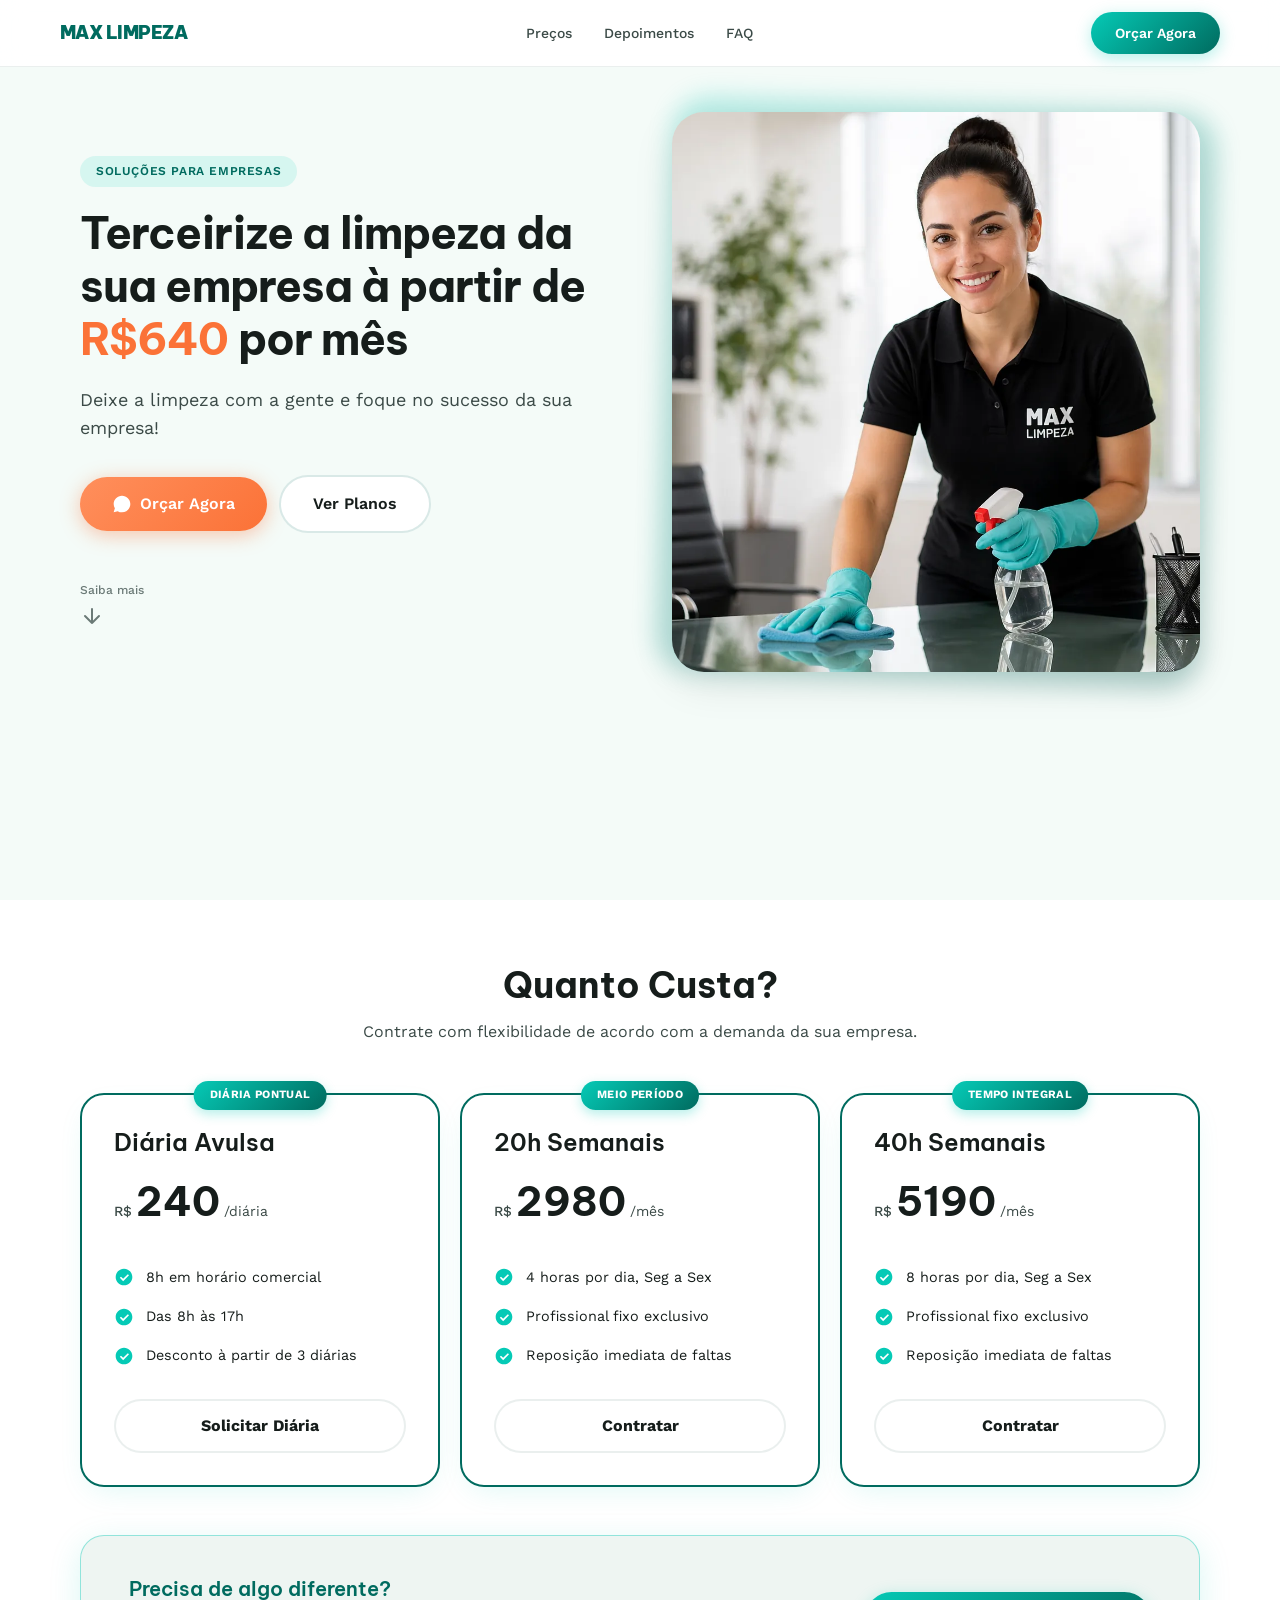
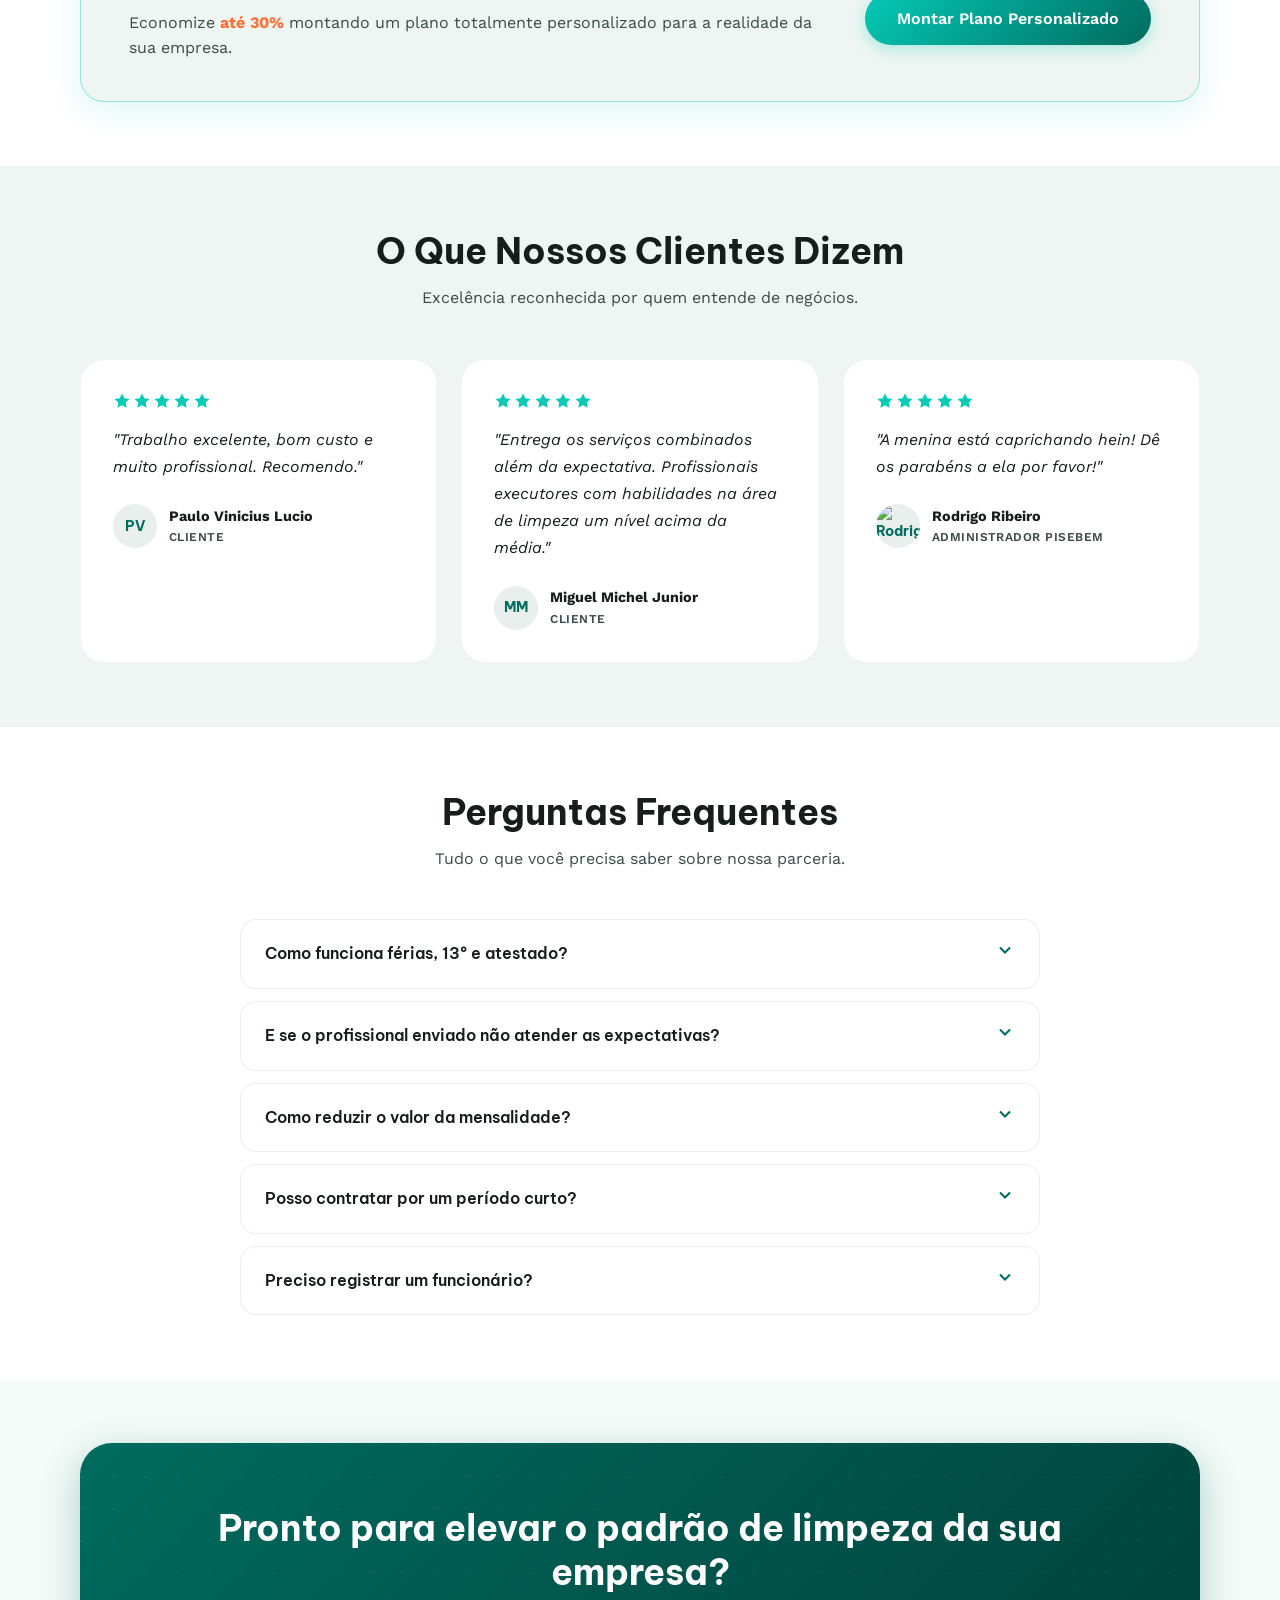
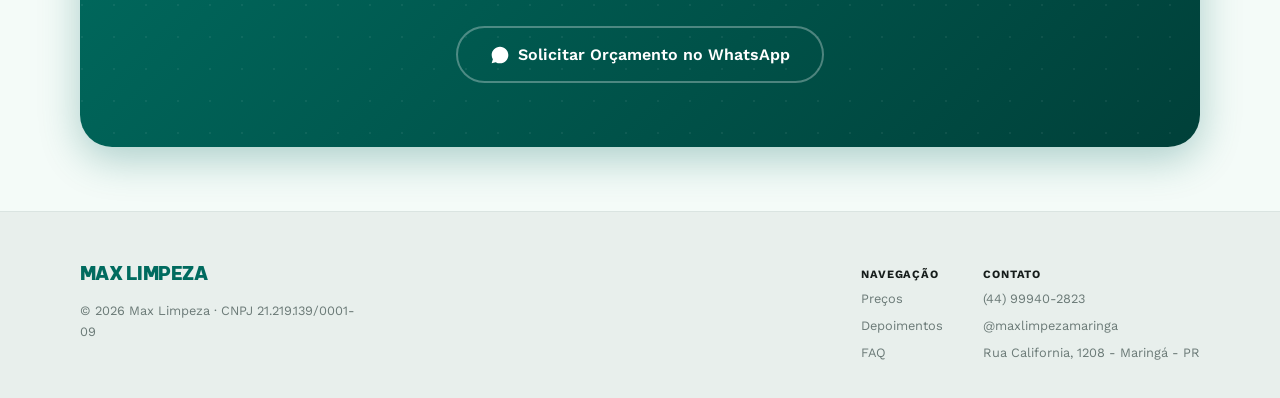
==== commit 9b1644e9: "Add files via upload" ====
--- a/index.html
+++ b/index.html
@@ -1,947 +1,379 @@
-<!DOCTYPE html><html lang="en"><head><meta charset="utf-8" /><meta property="og:site_name" content="" /><meta property="og:type" content="website" /><meta property="og:url" content="https://strawberry18720280.temporary-demo.site/" /><meta content="summary_large_image" name="twitter:card" />
-
-        <meta property="og:title" content="Home" />
-    <meta name="twitter:title" content="Home" />
-
-    <meta property="og:description" content="" />
-    <meta name="twitter:description" content="" />
-
-        
-    <title>Home</title>
-
-    <meta name="description" content="" />
-
-
-    
-    <link rel="canonical" href="https://strawberry18720280.temporary-demo.site/" /><link rel="icon" href="https://cloud-1de12d.b-cdn.net/images/cropped-favicon-192x192.png" sizes="16x16"><meta name="viewport" content="width=device-width, initial-scale=1"><link class="brz-link brz-link-bunny-fonts-prefetch" rel="dns-prefetch" href="//fonts.bunny.net"><link class="brz-link brz-link-bunny-fonts-preconnect" rel="preconnect" href="https://fonts.bunny.net/" crossorigin><link class="brz-link brz-link-cdn-preconnect" rel="preconnect" href="https://cloud-1de12d.b-cdn.net" crossorigin><link href="https://fonts.bunny.net/css?family=Montserrat:100,100italic,200,200italic,300,300italic,regular,italic,500,500italic,600,600italic,700,700italic,800,800italic,900,900italic|Lato:100,100italic,300,300italic,regular,italic,700,700italic,900,900italic|Overpass:100,100italic,200,200italic,300,300italic,regular,italic,600,600italic,700,700italic,800,800italic,900,900italic&subset=arabic,bengali,cyrillic,cyrillic-ext,devanagari,greek,greek-ext,gujarati,hebrew,khmer,korean,latin-ext,tamil,telugu,thai,vietnamese&display=swap" class="brz-link brz-link-google" type="text/css" rel="stylesheet"/><link href="https://b-cloud.b-cdn.net/builds/free/315-cloud/editor/css/group-1_3.min.css" class="brz-link brz-link-preview-lib" data-brz-group="group-1_3" rel="stylesheet"/><link href="https://b-cloud.b-cdn.net/builds/pro/189-cloud/css/preview.pro.min.css" class="brz-link brz-link-preview-pro" rel="stylesheet"/><style class="brz-style">.brz .brz-css-m7kfc6{z-index: auto;margin:0;}.brz .brz-css-m7kfc6.brz-section .brz-section__content{min-height: auto;display:flex;}.brz .brz-css-m7kfc6 .brz-container{justify-content:center;}.brz .brz-css-m7kfc6 > .slick-slider > .brz-slick-slider__dots{color:rgba(0, 0, 0, 1);}.brz .brz-css-m7kfc6 > .slick-slider > .brz-slick-slider__arrow{color:rgba(0, 0, 0, 0.7);}@media(min-width:991px){.brz .brz-css-m7kfc6{display:block;}}@media(max-width:991px) and (min-width:768px){.brz .brz-css-m7kfc6{display:block;}}@media(max-width:767px){.brz .brz-css-m7kfc6{display:block;}}
-.brz .brz-css-b6wccc.brz-section .brz-section__content{min-height: 100vh;}@media(min-width:991px){.brz .brz-css-b6wccc{z-index: auto;margin:0;}.brz .brz-css-b6wccc.brz-section .brz-section__content{min-height: 100vh;display:flex;}.brz .brz-css-b6wccc .brz-container{justify-content:center;}.brz .brz-css-b6wccc > .slick-slider > .brz-slick-slider__dots:hover{color:rgba(0, 0, 0, 1);}.brz .brz-css-b6wccc > .slick-slider > .brz-slick-slider__arrow:hover{color:rgba(0, 0, 0, 0.7);}}@media(min-width:991px){.brz .brz-css-b6wccc:hover{display:block;}}@media(max-width:767px){.brz .brz-css-b6wccc.brz-section .brz-section__content{min-height: auto;}}
-.brz .brz-css-vwb2{padding:75px 0px 75px 0px;}.brz .brz-css-vwb2 > .brz-bg{border-radius: 0px;mix-blend-mode:normal;}.brz .brz-css-vwb2 > .brz-bg{border:0px solid rgba(102, 115, 141, 0);}.brz .brz-css-vwb2 > .brz-bg > .brz-bg-image{background-size:cover;background-repeat: no-repeat;-webkit-mask-image: none;
-                      mask-image: none;}.brz .brz-css-vwb2 > .brz-bg > .brz-bg-image{background-image:none;filter:none;display:block;}.brz .brz-css-vwb2 > .brz-bg > .brz-bg-image:after{content: "";background-image:none;}.brz .brz-css-vwb2 > .brz-bg > .brz-bg-color{-webkit-mask-image: none;
-                      mask-image: none;}.brz .brz-css-vwb2 > .brz-bg > .brz-bg-color{background-color:rgba(0, 0, 0, 0);background-image:none;}.brz .brz-css-vwb2 > .brz-bg > .brz-bg-map{display:none;}.brz .brz-css-vwb2 > .brz-bg > .brz-bg-map{filter:none;}.brz .brz-css-vwb2 > .brz-bg > .brz-bg-video{display:none;}.brz .brz-css-vwb2 > .brz-bg > .brz-bg-video{filter:none;}.brz .brz-css-vwb2 > .brz-bg > .brz-bg-shape__top{background-size: 100% 100px; height: 100px;transform: scale(1.02) rotateX(0deg) rotateY(0deg);z-index: auto;}.brz .brz-css-vwb2 > .brz-bg > .brz-bg-shape__top::after{background-image: none; -webkit-mask-image: none;background-size: 100% 100px; height: 100px;}.brz .brz-css-vwb2 > .brz-bg > .brz-bg-shape__bottom{background-size: 100% 100px; height: 100px;transform: scale(1.02) rotateX(-180deg) rotateY(-180deg);z-index: auto;}.brz .brz-css-vwb2 > .brz-bg > .brz-bg-shape__bottom::after{background-image: none; -webkit-mask-image: none;background-size: 100% 100px; height: 100px;}.brz .brz-css-vwb2 > .brz-bg > .brz-bg-slideshow  .brz-bg-slideshow-item{display: none;background-position: 50% 50%;}.brz .brz-css-vwb2 > .brz-bg > .brz-bg-slideshow  .brz-bg-slideshow-item{filter:none;}@media(min-width:991px){.brz .brz-css-vwb2 > .brz-bg{transition-duration:0.50s;transition-property: filter, box-shadow, background, border-radius, border-color;}.brz .brz-css-vwb2 > .brz-bg > .brz-bg-image{background-attachment:scroll;transition-duration:0.50s;transition-property: filter, box-shadow, background, border-radius, border-color;}.brz .brz-css-vwb2 > .brz-bg > .brz-bg-color{transition-duration:0.50s;transition-property: filter, box-shadow, background, border-radius, border-color;}.brz .brz-css-vwb2 > .brz-bg > .brz-bg-map{transition-duration:0.50s;transition-property: filter, box-shadow, background, border-radius, border-color;}.brz .brz-css-vwb2 > .brz-bg > .brz-bg-video{transition-duration:0.50s;transition-property: filter, box-shadow, background, border-radius, border-color;}}@media(max-width:991px) and (min-width:768px){.brz .brz-css-vwb2{padding:50px 15px 50px 15px;}}@media(max-width:991px) and (min-width:768px){.brz .brz-css-vwb2 > .brz-bg{transition-duration:0.50s;transition-property: filter, box-shadow, background, border-radius, border-color;}.brz .brz-css-vwb2 > .brz-bg > .brz-bg-image{transition-duration:0.50s;transition-property: filter, box-shadow, background, border-radius, border-color;}.brz .brz-css-vwb2 > .brz-bg > .brz-bg-color{transition-duration:0.50s;transition-property: filter, box-shadow, background, border-radius, border-color;}.brz .brz-css-vwb2 > .brz-bg > .brz-bg-map{transition-duration:0.50s;transition-property: filter, box-shadow, background, border-radius, border-color;}.brz .brz-css-vwb2 > .brz-bg > .brz-bg-video{transition-duration:0.50s;transition-property: filter, box-shadow, background, border-radius, border-color;}}@media(max-width:767px){.brz .brz-css-vwb2{padding:25px 15px 25px 15px;}}@media(max-width:767px){.brz .brz-css-vwb2 > .brz-bg{transition-duration:0.50s;transition-property: filter, box-shadow, background, border-radius, border-color;}.brz .brz-css-vwb2 > .brz-bg > .brz-bg-image{transition-duration:0.50s;transition-property: filter, box-shadow, background, border-radius, border-color;}.brz .brz-css-vwb2 > .brz-bg > .brz-bg-color{transition-duration:0.50s;transition-property: filter, box-shadow, background, border-radius, border-color;}.brz .brz-css-vwb2 > .brz-bg > .brz-bg-map{transition-duration:0.50s;transition-property: filter, box-shadow, background, border-radius, border-color;}.brz .brz-css-vwb2 > .brz-bg > .brz-bg-video{transition-duration:0.50s;transition-property: filter, box-shadow, background, border-radius, border-color;}}
-.brz .brz-css-1q8y3d7{padding:100px 0px 15px 0px;}@media(min-width:991px){.brz .brz-css-1q8y3d7{padding:100px 0px 15px 0px;}.brz .brz-css-1q8y3d7 > .brz-bg{border-radius: 0px;mix-blend-mode:normal;}.brz .brz-css-1q8y3d7:hover > .brz-bg{border:0px solid rgba(102, 115, 141, 0);}.brz .brz-css-1q8y3d7 > .brz-bg > .brz-bg-image{background-size:cover;background-repeat: no-repeat;-webkit-mask-image: none;
-                      mask-image: none;}.brz .brz-css-1q8y3d7:hover > .brz-bg > .brz-bg-image{background-image:none;filter:none;display:block;}.brz .brz-css-1q8y3d7:hover > .brz-bg > .brz-bg-image:after{content: "";background-image:none;}.brz .brz-css-1q8y3d7 > .brz-bg > .brz-bg-color{-webkit-mask-image: none;
-                      mask-image: none;}.brz .brz-css-1q8y3d7:hover > .brz-bg > .brz-bg-color{background-color:rgba(0, 0, 0, 0);background-image:none;}.brz .brz-css-1q8y3d7 > .brz-bg > .brz-bg-map{display:none;}.brz .brz-css-1q8y3d7:hover > .brz-bg > .brz-bg-map{filter:none;}.brz .brz-css-1q8y3d7 > .brz-bg > .brz-bg-video{display:none;}.brz .brz-css-1q8y3d7:hover > .brz-bg > .brz-bg-video{filter:none;}.brz .brz-css-1q8y3d7 > .brz-bg > .brz-bg-shape__top{background-size: 100% 100px; height: 100px;transform: scale(1.02) rotateX(0deg) rotateY(0deg);z-index: auto;}.brz .brz-css-1q8y3d7 > .brz-bg > .brz-bg-shape__top::after{background-image: none; -webkit-mask-image: none;background-size: 100% 100px; height: 100px;}.brz .brz-css-1q8y3d7 > .brz-bg > .brz-bg-shape__bottom{background-size: 100% 100px; height: 100px;transform: scale(1.02) rotateX(-180deg) rotateY(-180deg);z-index: auto;}.brz .brz-css-1q8y3d7 > .brz-bg > .brz-bg-shape__bottom::after{background-image: none; -webkit-mask-image: none;background-size: 100% 100px; height: 100px;}.brz .brz-css-1q8y3d7 > .brz-bg > .brz-bg-slideshow  .brz-bg-slideshow-item{display: none;background-position: 50% 50%;}.brz .brz-css-1q8y3d7:hover > .brz-bg > .brz-bg-slideshow  .brz-bg-slideshow-item{filter:none;}}@media(min-width:991px){.brz .brz-css-1q8y3d7:hover > .brz-bg{transition-duration:0.50s;transition-property: filter, box-shadow, background, border-radius, border-color;}.brz .brz-css-1q8y3d7:hover > .brz-bg > .brz-bg-image{background-attachment:scroll;transition-duration:0.50s;transition-property: filter, box-shadow, background, border-radius, border-color;}.brz .brz-css-1q8y3d7:hover > .brz-bg > .brz-bg-color{transition-duration:0.50s;transition-property: filter, box-shadow, background, border-radius, border-color;}.brz .brz-css-1q8y3d7:hover > .brz-bg > .brz-bg-map{transition-duration:0.50s;transition-property: filter, box-shadow, background, border-radius, border-color;}.brz .brz-css-1q8y3d7:hover > .brz-bg > .brz-bg-video{transition-duration:0.50s;transition-property: filter, box-shadow, background, border-radius, border-color;}}@media(max-width:991px) and (min-width:768px){.brz .brz-css-1q8y3d7{padding:50px 15px 50px 15px;}}@media(max-width:767px){.brz .brz-css-1q8y3d7{padding:0px 10px 15px 20px;}}
-.brz .brz-css-11gsrb2{border:0px solid transparent;}@media(min-width:991px){.brz .brz-css-11gsrb2{max-width: calc(1 * var(--brz-section-container-max-width, 1170px));}}@media(max-width:991px) and (min-width:768px){.brz .brz-css-11gsrb2{max-width: 100%;}}@media(max-width:767px){.brz .brz-css-11gsrb2{max-width: 100%;}}
-@media(min-width:991px){.brz .brz-css-gxn59a:hover{border:0px solid transparent;}}@media(min-width:991px){.brz .brz-css-gxn59a{max-width: calc(1 * var(--brz-section-container-max-width, 1170px));}}
-.brz .brz-css-rw1jrt{margin:0;z-index: auto;align-items:flex-start;}.brz .brz-css-rw1jrt > .brz-bg{border-radius: 0px;max-width:100%;mix-blend-mode:normal;}.brz .brz-css-rw1jrt > .brz-bg{border:0px solid rgba(102, 115, 141, 0);box-shadow:none;}.brz .brz-css-rw1jrt > .brz-bg > .brz-bg-image{background-size:cover;background-repeat: no-repeat;-webkit-mask-image: none;
-                      mask-image: none;}.brz .brz-css-rw1jrt > .brz-bg > .brz-bg-image{background-image:none;filter:none;display:block;}.brz .brz-css-rw1jrt > .brz-bg > .brz-bg-image:after{content: "";background-image:none;}.brz .brz-css-rw1jrt > .brz-bg > .brz-bg-color{-webkit-mask-image: none;
-                      mask-image: none;}.brz .brz-css-rw1jrt > .brz-bg > .brz-bg-color{background-color:rgba(0, 0, 0, 0);background-image:none;}.brz .brz-css-rw1jrt > .brz-bg > .brz-bg-map{display:none;}.brz .brz-css-rw1jrt > .brz-bg > .brz-bg-map{filter:none;}.brz .brz-css-rw1jrt > .brz-bg > .brz-bg-video{display:none;}.brz .brz-css-rw1jrt > .brz-bg > .brz-bg-video{filter:none;}.brz .brz-css-rw1jrt > .brz-row{border:0px solid transparent;}@media(min-width:991px){.brz .brz-css-rw1jrt{min-height: auto;display:flex;}.brz .brz-css-rw1jrt > .brz-bg{transition-duration:0.50s;transition-property: filter, box-shadow, background, border-radius, border-color;}.brz .brz-css-rw1jrt > .brz-bg > .brz-bg-image{transition-duration:0.50s;transition-property: filter, box-shadow, background, border-radius, border-color;}.brz .brz-css-rw1jrt > .brz-bg > .brz-bg-color{transition-duration:0.50s;transition-property: filter, box-shadow, background, border-radius, border-color;}.brz .brz-css-rw1jrt > .brz-bg > .brz-bg-video{transition-duration:0.50s;transition-property: filter, box-shadow, background, border-radius, border-color;}.brz .brz-css-rw1jrt > .brz-row{transition-duration:0.50s;transition-property: filter, box-shadow, background, border-radius, border-color;}}@media(max-width:991px) and (min-width:768px){.brz .brz-css-rw1jrt{min-height: auto;display:flex;}.brz .brz-css-rw1jrt > .brz-bg{transition-duration:0.50s;transition-property: filter, box-shadow, background, border-radius, border-color;}.brz .brz-css-rw1jrt > .brz-bg > .brz-bg-image{transition-duration:0.50s;transition-property: filter, box-shadow, background, border-radius, border-color;}.brz .brz-css-rw1jrt > .brz-bg > .brz-bg-color{transition-duration:0.50s;transition-property: filter, box-shadow, background, border-radius, border-color;}.brz .brz-css-rw1jrt > .brz-bg > .brz-bg-video{transition-duration:0.50s;transition-property: filter, box-shadow, background, border-radius, border-color;}.brz .brz-css-rw1jrt > .brz-row{transition-duration:0.50s;transition-property: filter, box-shadow, background, border-radius, border-color;flex-direction:row;flex-wrap:wrap;justify-content:flex-start;}}@media(max-width:767px){.brz .brz-css-rw1jrt{min-height: auto;display:flex;}.brz .brz-css-rw1jrt > .brz-bg{transition-duration:0.50s;transition-property: filter, box-shadow, background, border-radius, border-color;}.brz .brz-css-rw1jrt > .brz-bg > .brz-bg-image{transition-duration:0.50s;transition-property: filter, box-shadow, background, border-radius, border-color;}.brz .brz-css-rw1jrt > .brz-bg > .brz-bg-color{transition-duration:0.50s;transition-property: filter, box-shadow, background, border-radius, border-color;}.brz .brz-css-rw1jrt > .brz-bg > .brz-bg-video{transition-duration:0.50s;transition-property: filter, box-shadow, background, border-radius, border-color;}.brz .brz-css-rw1jrt > .brz-row{transition-duration:0.50s;transition-property: filter, box-shadow, background, border-radius, border-color;flex-direction:row;flex-wrap:wrap;justify-content:flex-start;}}
-@media(min-width:991px){.brz .brz-css-1xhp7i5{margin:0;z-index: auto;align-items:flex-start;}.brz .brz-css-1xhp7i5 > .brz-bg{border-radius: 0px;max-width:100%;mix-blend-mode:normal;}.brz .brz-css-1xhp7i5:hover > .brz-bg{border:0px solid rgba(102, 115, 141, 0);box-shadow:none;}.brz .brz-css-1xhp7i5 > .brz-bg > .brz-bg-image{background-size:cover;background-repeat: no-repeat;-webkit-mask-image: none;
-                      mask-image: none;}.brz .brz-css-1xhp7i5:hover > .brz-bg > .brz-bg-image{background-image:none;filter:none;display:block;}.brz .brz-css-1xhp7i5:hover > .brz-bg > .brz-bg-image:after{content: "";background-image:none;}.brz .brz-css-1xhp7i5 > .brz-bg > .brz-bg-color{-webkit-mask-image: none;
-                      mask-image: none;}.brz .brz-css-1xhp7i5:hover > .brz-bg > .brz-bg-color{background-color:rgba(0, 0, 0, 0);background-image:none;}.brz .brz-css-1xhp7i5 > .brz-bg > .brz-bg-map{display:none;}.brz .brz-css-1xhp7i5:hover > .brz-bg > .brz-bg-map{filter:none;}.brz .brz-css-1xhp7i5 > .brz-bg > .brz-bg-video{display:none;}.brz .brz-css-1xhp7i5:hover > .brz-bg > .brz-bg-video{filter:none;}.brz .brz-css-1xhp7i5:hover > .brz-row{border:0px solid transparent;}}@media(min-width:991px){.brz .brz-css-1xhp7i5{min-height: auto;display:flex;}.brz .brz-css-1xhp7i5:hover > .brz-bg{transition-duration:0.50s;transition-property: filter, box-shadow, background, border-radius, border-color;}.brz .brz-css-1xhp7i5:hover > .brz-bg > .brz-bg-image{transition-duration:0.50s;transition-property: filter, box-shadow, background, border-radius, border-color;}.brz .brz-css-1xhp7i5:hover > .brz-bg > .brz-bg-color{transition-duration:0.50s;transition-property: filter, box-shadow, background, border-radius, border-color;}.brz .brz-css-1xhp7i5:hover > .brz-bg > .brz-bg-video{transition-duration:0.50s;transition-property: filter, box-shadow, background, border-radius, border-color;}.brz .brz-css-1xhp7i5:hover > .brz-row{transition-duration:0.50s;transition-property: filter, box-shadow, background, border-radius, border-color;}}@media(max-width:991px) and (min-width:768px){.brz .brz-css-1xhp7i5 > .brz-row{flex-direction:row;flex-wrap:wrap;justify-content:flex-start;}}@media(max-width:767px){.brz .brz-css-1xhp7i5 > .brz-row{flex-direction:row-reverse;flex-wrap:wrap-reverse;justify-content:flex-end;}}
-.brz .brz-css-1gijqss{padding:10px;max-width:100%;}@media(max-width:991px) and (min-width:768px){.brz .brz-css-1gijqss{padding:0;}}@media(max-width:767px){.brz .brz-css-1gijqss{padding:0;}}
-.brz .brz-css-1ycfo3k{padding:0;}
-@media(min-width:991px){.brz .brz-css-nquhf8{padding:0;max-width:100%;}}
-.brz .brz-css-10wfzzi{z-index: auto;flex:1 1 50%;max-width:50%;justify-content:flex-start;}.brz .brz-css-10wfzzi .brz-columns__scroll-effect{justify-content:flex-start;}.brz .brz-css-10wfzzi > .brz-bg{margin:0;mix-blend-mode:normal;border-radius: 0px;}.brz .brz-css-10wfzzi > .brz-bg{border:0px solid rgba(102, 115, 141, 0);box-shadow:none;}.brz .brz-css-10wfzzi > .brz-bg > .brz-bg-image{background-size:cover;background-repeat: no-repeat;-webkit-mask-image: none;
-                      mask-image: none;}.brz .brz-css-10wfzzi > .brz-bg > .brz-bg-image{background-image:none;filter:none;display:block;}.brz .brz-css-10wfzzi > .brz-bg > .brz-bg-image:after{content: "";background-image:none;}.brz .brz-css-10wfzzi > .brz-bg > .brz-bg-color{-webkit-mask-image: none;
-                      mask-image: none;}.brz .brz-css-10wfzzi > .brz-bg > .brz-bg-color{background-color:rgba(0, 0, 0, 0);background-image:none;}.brz .brz-css-10wfzzi > .brz-bg > .brz-bg-map{display:none;}.brz .brz-css-10wfzzi > .brz-bg > .brz-bg-map{filter:none;}.brz .brz-css-10wfzzi > .brz-bg > .brz-bg-video{display:none;}.brz .brz-css-10wfzzi > .brz-bg > .brz-bg-video{filter:none;}@media(min-width:991px){.brz .brz-css-10wfzzi > .brz-bg{transition-duration:0.50s;transition-property: filter, box-shadow, background, border-radius, border-color;}.brz .brz-css-10wfzzi > .brz-bg > .brz-bg-image{transition-duration:0.50s;transition-property: filter, box-shadow, background, border-radius, border-color;}.brz .brz-css-10wfzzi > .brz-bg > .brz-bg-color{transition-duration:0.50s;transition-property: filter, box-shadow, background, border-radius, border-color;}}@media(max-width:991px) and (min-width:768px){.brz .brz-css-10wfzzi > .brz-bg{transition-duration:0.50s;transition-property: filter, box-shadow, background, border-radius, border-color;}.brz .brz-css-10wfzzi > .brz-bg > .brz-bg-image{transition-duration:0.50s;transition-property: filter, box-shadow, background, border-radius, border-color;}.brz .brz-css-10wfzzi > .brz-bg > .brz-bg-color{transition-duration:0.50s;transition-property: filter, box-shadow, background, border-radius, border-color;}}@media(max-width:767px){.brz .brz-css-10wfzzi{flex:1 1 100%;max-width:100%;}.brz .brz-css-10wfzzi > .brz-bg{margin:10px 0px 10px 0px;}}@media(max-width:767px){.brz .brz-css-10wfzzi > .brz-bg{transition-duration:0.50s;transition-property: filter, box-shadow, background, border-radius, border-color;}.brz .brz-css-10wfzzi > .brz-bg > .brz-bg-image{transition-duration:0.50s;transition-property: filter, box-shadow, background, border-radius, border-color;}.brz .brz-css-10wfzzi > .brz-bg > .brz-bg-color{transition-duration:0.50s;transition-property: filter, box-shadow, background, border-radius, border-color;}}
-.brz .brz-css-1nqqghr{justify-content:center;}.brz .brz-css-1nqqghr > .brz-ed-sortable--empty{min-height:600px;}.brz .brz-css-1nqqghr .brz-columns__scroll-effect{justify-content:center;}.brz .brz-css-1nqqghr > .brz-bg{margin:20px;}@media(min-width:991px){.brz .brz-css-1nqqghr{z-index: auto;flex:1 1 50%;max-width:50%;justify-content:center;}.brz .brz-css-1nqqghr > .brz-ed-sortable--empty{min-height:600px;}.brz .brz-css-1nqqghr .brz-columns__scroll-effect{justify-content:center;}.brz .brz-css-1nqqghr > .brz-bg{margin:20px;mix-blend-mode:normal;border-radius: 0px;}.brz .brz-css-1nqqghr:hover > .brz-bg{border:0px solid rgba(102, 115, 141, 0);box-shadow:none;}.brz .brz-css-1nqqghr > .brz-bg > .brz-bg-image{background-size:cover;background-repeat: no-repeat;-webkit-mask-image: none;
-                      mask-image: none;}.brz .brz-css-1nqqghr:hover > .brz-bg > .brz-bg-image{background-image:none;filter:none;display:block;}.brz .brz-css-1nqqghr:hover > .brz-bg > .brz-bg-image:after{content: "";background-image:none;}.brz .brz-css-1nqqghr > .brz-bg > .brz-bg-color{-webkit-mask-image: none;
-                      mask-image: none;}.brz .brz-css-1nqqghr:hover > .brz-bg > .brz-bg-color{background-color:rgba(0, 0, 0, 0);background-image:none;}.brz .brz-css-1nqqghr > .brz-bg > .brz-bg-map{display:none;}.brz .brz-css-1nqqghr:hover > .brz-bg > .brz-bg-map{filter:none;}.brz .brz-css-1nqqghr > .brz-bg > .brz-bg-video{display:none;}.brz .brz-css-1nqqghr:hover > .brz-bg > .brz-bg-video{filter:none;}}@media(min-width:991px){.brz .brz-css-1nqqghr:hover > .brz-bg{transition-duration:0.50s;transition-property: filter, box-shadow, background, border-radius, border-color;}.brz .brz-css-1nqqghr:hover > .brz-bg > .brz-bg-image{transition-duration:0.50s;transition-property: filter, box-shadow, background, border-radius, border-color;}.brz .brz-css-1nqqghr:hover > .brz-bg > .brz-bg-color{transition-duration:0.50s;transition-property: filter, box-shadow, background, border-radius, border-color;}}@media(max-width:991px) and (min-width:768px){.brz .brz-css-1nqqghr > .brz-bg{margin:0;}}@media(max-width:767px){.brz .brz-css-1nqqghr > .brz-bg{margin:10px 0px 10px 0px;}}
-.brz .brz-css-1gjw4qd{z-index: auto;margin:0;border:0px solid transparent;padding:5px 15px 5px 15px;min-height:100%;}@media(min-width:991px){.brz .brz-css-1gjw4qd{display:flex;transition-duration:0.50s;transition-property: filter, box-shadow, background, border-radius, border-color;}}@media(max-width:991px) and (min-width:768px){.brz .brz-css-1gjw4qd{display:flex;transition-duration:0.50s;transition-property: filter, box-shadow, background, border-radius, border-color;}}@media(max-width:767px){.brz .brz-css-1gjw4qd{margin:10px 0px 10px 0px;padding:0;}}@media(max-width:767px){.brz .brz-css-1gjw4qd{display:flex;transition-duration:0.50s;transition-property: filter, box-shadow, background, border-radius, border-color;}}
-.brz .brz-css-163z7ox{margin:20px;padding:0;min-height:600px;flex-grow: 1; justify-content: inherit;}@media(min-width:991px){.brz .brz-css-163z7ox{z-index: auto;margin:20px;border:0px solid transparent;padding:0;min-height:600px;flex-grow: 1; justify-content: inherit;}}@media(min-width:991px){.brz .brz-css-163z7ox:hover{display:flex;transition-duration:0.50s;transition-property: filter, box-shadow, background, border-radius, border-color;}}@media(max-width:991px) and (min-width:768px){.brz .brz-css-163z7ox{margin:0;padding:5px 40px 5px 15px;min-height:100%;}}@media(max-width:767px){.brz .brz-css-163z7ox{margin:10px 0px 10px 0px;min-height:100%;}}
-.brz .brz-css-1j5oyvo{padding:0;margin:10px 0px 10px 0px;justify-content:center;position:relative;}.brz .brz-css-1j5oyvo .brz-wrapper-transform{transform: none;}@media(min-width:991px){.brz .brz-css-1j5oyvo{display:flex;z-index: auto;position:relative;}}@media(max-width:991px) and (min-width:768px){.brz .brz-css-1j5oyvo{display:flex;z-index: auto;position:relative;}}@media(max-width:767px){.brz .brz-css-1j5oyvo{display:flex;z-index: auto;position:relative;}}
-.brz .brz-css-7zoc63{padding:0;margin:10px 0px 0px 0px;justify-content:flex-start;}@media(min-width:991px){.brz .brz-css-7zoc63{padding:0;margin:10px 0px 0px 0px;justify-content:flex-start;position:relative;}.brz .brz-css-7zoc63 .brz-wrapper-transform{transform: none;}}@media(min-width:991px){.brz .brz-css-7zoc63{display:flex;z-index: auto;position:relative;}}@media(max-width:991px) and (min-width:768px){.brz .brz-css-7zoc63{padding:0px 20px 0px 0px;margin:10px 0px 10px 0px;}}@media(max-width:767px){.brz .brz-css-7zoc63{margin:0;}}
-.brz .brz-css-7dqpqo{animation-name:none; animation-duration:1000ms; animation-delay:1000ms; animation-iteration-count : unset;
-  }
-.brz .brz-css-1me001m{animation-name:fadeInUp; animation-duration:1000ms; animation-delay:0ms; animation-iteration-count : unset;
-  }@media(min-width:991px){.brz .brz-css-1me001m{animation-name:fadeInUp; animation-duration:1000ms; animation-delay:0ms; animation-iteration-count : unset;
-  }}@media(max-width:991px) and (min-width:768px){.brz .brz-css-1me001m{animation-name:none; animation-duration:1000ms; animation-delay:1000ms; animation-iteration-count : unset;
-  }}@media(max-width:767px){.brz .brz-css-1me001m{animation-name:none; animation-duration:1000ms; animation-delay:1000ms; animation-iteration-count : unset;
-  }}
-.brz .brz-css-ui2tgc{width:100%;mix-blend-mode:normal;}
-@media(min-width:991px){.brz .brz-css-3c1met{width:100%;mix-blend-mode:normal;}}
-.brz .brz-css-ikkxt{margin-top:0px !important;margin-bottom:0px !important;text-align:center!important;font-family:'Montserrat', sans-serif !important;font-size:46px;line-height:1.3;font-weight:900;letter-spacing:-1.5px;font-variation-settings:"wght" 400, "wdth" 100, "SOFT" 0;}@media(min-width:991px){.brz .brz-css-ikkxt{margin-top:0px !important;margin-bottom:0px !important;text-align:center!important;font-family:'Montserrat', sans-serif !important;font-size:46px;line-height:1.3;font-weight:900;letter-spacing:-1.5px;font-variation-settings:"wght" 400, "wdth" 100, "SOFT" 0;text-transform:inherit !important;}}@media(max-width:767px){.brz .brz-css-ikkxt{font-size:34px;}}
-.brz .brz-css-jhbc1m{margin:20px 0px 0px 0px;}@media(min-width:991px){.brz .brz-css-jhbc1m{padding:0;margin:20px 0px 0px 0px;justify-content:center;position:relative;}.brz .brz-css-jhbc1m .brz-wrapper-transform{transform: none;}}@media(min-width:991px){.brz .brz-css-jhbc1m{display:flex;z-index: auto;position:relative;}}@media(max-width:991px) and (min-width:768px){.brz .brz-css-jhbc1m{margin:10px 0px 10px 0px;}}@media(max-width:767px){.brz .brz-css-jhbc1m{margin:10px 0px 30px 0px;}}
-.brz .brz-css-2r82r{animation-name:none; animation-duration:1000ms; animation-delay:1000ms; animation-iteration-count : unset;
-  }
-.brz .brz-css-12gk76s{animation-name:fadeInUp; animation-duration:1000ms; animation-delay:300ms; animation-iteration-count : unset;
-  }@media(min-width:991px){.brz .brz-css-12gk76s{animation-name:fadeInUp; animation-duration:1000ms; animation-delay:300ms; animation-iteration-count : unset;
-  }}@media(max-width:991px) and (min-width:768px){.brz .brz-css-12gk76s{animation-name:none; animation-duration:1000ms; animation-delay:1000ms; animation-iteration-count : unset;
-  }}@media(max-width:767px){.brz .brz-css-12gk76s{animation-name:none; animation-duration:1000ms; animation-delay:1000ms; animation-iteration-count : unset;
-  }}
-@media(min-width:991px){.brz .brz-css-1urdl7s{width:100%;mix-blend-mode:normal;}}
-.brz .brz-css-lLuyK{margin-top:0px !important;margin-bottom:0px !important;text-align:center!important;font-family:'Montserrat', sans-serif !important;font-size:28px;line-height:1.8;font-weight:500;letter-spacing:0px;font-variation-settings:"wght" 400, "wdth" 100, "SOFT" 0;}@media(min-width:991px){.brz .brz-css-lLuyK{margin-top:0px !important;margin-bottom:0px !important;text-align:center!important;font-family:'Montserrat', sans-serif !important;font-size:28px;line-height:1.8;font-weight:500;letter-spacing:0px;font-variation-settings:"wght" 400, "wdth" 100, "SOFT" 0;text-transform:inherit !important;}}@media(max-width:767px){.brz .brz-css-lLuyK{font-size:20px;}}
-.brz .brz-css-1pmsi0v{animation-name:none; animation-duration:1000ms; animation-delay:1000ms; animation-iteration-count : unset;
-  }
-.brz .brz-css-1sijinw{animation-name:fadeInUp; animation-duration:1000ms; animation-delay:500ms; animation-iteration-count : unset;
-  }@media(min-width:991px){.brz .brz-css-1sijinw{animation-name:fadeInUp; animation-duration:1000ms; animation-delay:500ms; animation-iteration-count : unset;
-  }}
-.brz .brz-css-1vst3rv{z-index: auto;position:relative;margin:10px 0px 10px 0px;justify-content:center;padding:0;gap:20px 10px;}@media(min-width:991px){.brz .brz-css-1vst3rv{position:relative;}.brz .brz-css-1vst3rv{display:flex;}}@media(max-width:991px) and (min-width:768px){.brz .brz-css-1vst3rv{position:relative;}.brz .brz-css-1vst3rv{display:flex;}}@media(max-width:767px){.brz .brz-css-1vst3rv{position:relative;}.brz .brz-css-1vst3rv{display:flex;}}
-.brz .brz-css-705pwc{padding:20px;}@media(min-width:991px){.brz .brz-css-705pwc{z-index: auto;position:relative;margin:10px 0px 10px 0px;justify-content:center;padding:20px;gap:20px 10px;}}@media(min-width:991px){.brz .brz-css-705pwc{position:relative;}.brz .brz-css-705pwc:hover{display:flex;}}@media(max-width:991px) and (min-width:768px){.brz .brz-css-705pwc{padding:0;}}@media(max-width:767px){.brz .brz-css-705pwc{padding:0;}}
-.brz .brz-css-17hmjfl{justify-content:center;padding:0;gap:20px 10px;}
-.brz .brz-css-1mdna8n{padding:20px;}@media(min-width:991px){.brz .brz-css-1mdna8n{justify-content:center;padding:20px;gap:20px 10px;}}@media(max-width:991px) and (min-width:768px){.brz .brz-css-1mdna8n{padding:0;}}@media(max-width:767px){.brz .brz-css-1mdna8n{padding:0;}}
-.brz .brz-css-1adeqot{font-size:16px;margin-inline-start:10px; margin-inline-end:0;stroke-width: 1;}
-.brz .brz-css-w3ty1r{font-size:24px;}@media(min-width:991px){.brz .brz-css-w3ty1r{font-size:24px;margin-inline-start:10px; margin-inline-end:0;stroke-width: 1;}}
-.brz .brz-css-xxwkcv.brz-btn--hover:not(.brz-btn--hover-in), .brz .brz-css-xxwkcv.brz-btn--hover-in:before{background-color:rgba(var(--brz-global-color3),1);background-image:none;}.brz .brz-css-xxwkcv.brz-btn--hover:not(.brz-btn--hover-in):before, .brz .brz-css-xxwkcv.brz-btn--hover-in{background-color: rgba(var(--brz-global-color3), 1);background-image:none;}@media(min-width:991px){.brz .brz-css-xxwkcv.brz-btn--hover:not(.brz-btn--hover-in), .brz .brz-css-xxwkcv.brz-btn--hover-in:before{transition-duration:0.6s;}.brz .brz-css-xxwkcv.brz-btn--hover:not(.brz-btn--hover-in):before, .brz .brz-css-xxwkcv.brz-btn--hover-in{transition-duration:0.6s;}.brz .brz-css-xxwkcv.brz-back-pulse:before{animation-duration:0.6s;}}@media(max-width:991px) and (min-width:768px){.brz .brz-css-xxwkcv.brz-btn--hover:not(.brz-btn--hover-in), .brz .brz-css-xxwkcv.brz-btn--hover-in:before{transition-duration:0.6s;}.brz .brz-css-xxwkcv.brz-btn--hover:not(.brz-btn--hover-in):before, .brz .brz-css-xxwkcv.brz-btn--hover-in{transition-duration:0.6s;}.brz .brz-css-xxwkcv.brz-back-pulse:before{animation-duration:0.6s;}}@media(max-width:767px){.brz .brz-css-xxwkcv.brz-btn--hover:not(.brz-btn--hover-in), .brz .brz-css-xxwkcv.brz-btn--hover-in:before{transition-duration:0.6s;}.brz .brz-css-xxwkcv.brz-btn--hover:not(.brz-btn--hover-in):before, .brz .brz-css-xxwkcv.brz-btn--hover-in{transition-duration:0.6s;}.brz .brz-css-xxwkcv.brz-back-pulse:before{animation-duration:0.6s;}}
-@media(min-width:991px){.brz .brz-css-1cn6dym.brz-btn--hover:not(.brz-btn--hover-in), .brz .brz-css-1cn6dym.brz-btn--hover-in:before{background-color:rgba(var(--brz-global-color3),1);background-image:none;}.brz .brz-css-1cn6dym.brz-btn--hover:not(.brz-btn--hover-in):before, .brz .brz-css-1cn6dym.brz-btn--hover-in{background-color: rgba(var(--brz-global-color3), 1);background-image:none;}}@media(min-width:991px){.brz .brz-css-1cn6dym.brz-btn--hover:not(.brz-btn--hover-in), .brz .brz-css-1cn6dym.brz-btn--hover-in:before{transition-duration:0.6s;}.brz .brz-css-1cn6dym.brz-btn--hover:not(.brz-btn--hover-in):before, .brz .brz-css-1cn6dym.brz-btn--hover-in{transition-duration:0.6s;}.brz .brz-css-1cn6dym.brz-back-pulse:before:hover{animation-duration:0.6s;}}
-.brz .brz-css-1m0kbyy.brz-btn{font-family:var(--brz-buttonfontfamily, initial);font-weight:var(--brz-buttonfontweight, initial);font-size:var(--brz-buttonfontsize, initial);line-height:var(--brz-buttonlineheight, initial);letter-spacing:var(--brz-buttonletterspacing, initial);font-variation-settings:var(--brz-buttonfontvariation, initial);font-weight:var(--brz-buttonbold, initial);font-style:var(--brz-buttonitalic, initial);text-decoration:var(--brz-buttontextdecoration, initial) !important;text-transform:var(--brz-buttontexttransform, initial) !important;border-radius: 0;padding:14px 42px 14px 42px;flex-flow:row-reverse nowrap;padding: 14px 42px;}.brz .brz-css-1m0kbyy.brz-btn{display:flex;color:rgba(var(--brz-global-color8),1);border:2px solid rgba(var(--brz-global-color3),1);box-shadow:none;}.brz .brz-css-1m0kbyy.brz-btn:not(.brz-btn--hover){background-color:rgba(var(--brz-global-color3),1);background-image:none;}.brz .brz-css-1m0kbyy.brz-btn .brz-icon-svg-custom{background-color:rgba(var(--brz-global-color8),1);}.brz .brz-css-1m0kbyy.brz-btn.brz-btn-submit{color:rgba(var(--brz-global-color8),1);background-color:rgba(var(--brz-global-color3),1);background-image:none;}.brz .brz-css-1m0kbyy:after{height: unset;}.brz .brz-css-1m0kbyy .brz-btn--story-container{border:2px solid rgba(var(--brz-global-color3),1);flex-flow:row-reverse nowrap;border-radius: 0;}.brz .brz-css-1m0kbyy .brz-btn--story-container:after{height: unset;}@media(min-width:991px){.brz .brz-css-1m0kbyy.brz-btn{transition-duration:0.50s;transition-property: filter, color, background, border-color, box-shadow;}.brz .brz-css-1m0kbyy.brz-btn .brz-icon-svg-custom{transition-duration:0.50s;transition-property: filter, color, background, border-color, box-shadow;}.brz .brz-css-1m0kbyy.brz-btn.brz-btn-submit{transition-duration:0.50s;transition-property: filter, color, background, border-color, box-shadow;}.brz .brz-css-1m0kbyy .brz-btn--story-container{transition-duration:0.50s;transition-property: filter, color, background, border-color, box-shadow;}}@media(min-width:991px){.brz .brz-css-1m0kbyy.brz-btn:not(.brz-btn--hover):hover{background-color:rgba(var(--brz-global-color3),0.8);}.brz .brz-css-1m0kbyy.brz-btn.brz-btn-submit:hover{background-color:rgba(var(--brz-global-color3),0.8);}}@media(max-width:991px) and (min-width:768px){.brz .brz-css-1m0kbyy.brz-btn{font-weight:var(--brz-buttontabletfontweight, initial);font-size:var(--brz-buttontabletfontsize, initial);line-height:var(--brz-buttontabletlineheight, initial);letter-spacing:var(--brz-buttontabletletterspacing, initial);font-variation-settings:var(--brz-buttontabletfontvariation, initial);font-weight:var(--brz-buttontabletbold, initial);font-style:var(--brz-buttontabletitalic, initial);text-decoration:var(--brz-buttontablettextdecoration, initial) !important;text-transform:var(--brz-buttontablettexttransform, initial) !important;padding:11px 26px 11px 26px;padding: 11px 26px;}}@media(max-width:991px) and (min-width:768px){.brz .brz-css-1m0kbyy.brz-btn{transition-duration:0.50s;transition-property: filter, color, background, border-color, box-shadow;}.brz .brz-css-1m0kbyy.brz-btn .brz-icon-svg-custom{transition-duration:0.50s;transition-property: filter, color, background, border-color, box-shadow;}.brz .brz-css-1m0kbyy.brz-btn.brz-btn-submit{transition-duration:0.50s;transition-property: filter, color, background, border-color, box-shadow;}.brz .brz-css-1m0kbyy .brz-btn--story-container{transition-duration:0.50s;transition-property: filter, color, background, border-color, box-shadow;}}@media(max-width:767px){.brz .brz-css-1m0kbyy.brz-btn{font-weight:var(--brz-buttonmobilefontweight, initial);font-size:var(--brz-buttonmobilefontsize, initial);line-height:var(--brz-buttonmobilelineheight, initial);letter-spacing:var(--brz-buttonmobileletterspacing, initial);font-variation-settings:var(--brz-buttonmobilefontvariation, initial);font-weight:var(--brz-buttonmobilebold, initial);font-style:var(--brz-buttonmobileitalic, initial);text-decoration:var(--brz-buttonmobiletextdecoration, initial) !important;text-transform:var(--brz-buttonmobiletexttransform, initial) !important;padding:11px 26px 11px 26px;padding: 11px 26px;}}@media(max-width:767px){.brz .brz-css-1m0kbyy.brz-btn{transition-duration:0.50s;transition-property: filter, color, background, border-color, box-shadow;}.brz .brz-css-1m0kbyy.brz-btn .brz-icon-svg-custom{transition-duration:0.50s;transition-property: filter, color, background, border-color, box-shadow;}.brz .brz-css-1m0kbyy.brz-btn.brz-btn-submit{transition-duration:0.50s;transition-property: filter, color, background, border-color, box-shadow;}.brz .brz-css-1m0kbyy .brz-btn--story-container{transition-duration:0.50s;transition-property: filter, color, background, border-color, box-shadow;}}
-.brz .brz-css-1phfghq.brz-btn{font-family:'Montserrat', sans-serif;font-weight:500;font-size:28px;line-height:1.6;letter-spacing:0px;font-variation-settings:"wght" 700, "wdth" 100, "SOFT" 0;text-transform:inherit !important;border-radius: 100px;}.brz .brz-css-1phfghq .brz-btn--story-container{border-radius: 100px;}@media(min-width:991px){.brz .brz-css-1phfghq.brz-btn{font-family:'Montserrat', sans-serif;font-weight:500;font-size:28px;line-height:1.6;letter-spacing:0px;font-variation-settings:"wght" 700, "wdth" 100, "SOFT" 0;text-transform:inherit !important;border-radius: 100px;padding:14px 42px 14px 42px;flex-flow:row-reverse nowrap;padding: 14px 42px;}.brz .brz-css-1phfghq.brz-btn:hover{display:flex;color:rgba(var(--brz-global-color8),1);border:2px solid rgba(var(--brz-global-color3),1);box-shadow:none;}.brz .brz-css-1phfghq.brz-btn:not(.brz-btn--hover):hover{background-image:none;}.brz .brz-css-1phfghq.brz-btn:hover .brz-icon-svg-custom{background-color:rgba(var(--brz-global-color8),1);}.brz .brz-css-1phfghq.brz-btn.brz-btn-submit:hover{color:rgba(var(--brz-global-color8),1);background-image:none;}.brz .brz-css-1phfghq:after{height: unset;}.brz .brz-css-1phfghq .brz-btn--story-container{border:2px solid rgba(var(--brz-global-color3),1);flex-flow:row-reverse nowrap;border-radius: 100px;}.brz .brz-css-1phfghq .brz-btn--story-container:after{height: unset;}}@media(min-width:991px){.brz .brz-css-1phfghq.brz-btn:hover{transition-duration:0.50s;transition-property: filter, color, background, border-color, box-shadow;}.brz .brz-css-1phfghq.brz-btn:hover .brz-icon-svg-custom{transition-duration:0.50s;transition-property: filter, color, background, border-color, box-shadow;}.brz .brz-css-1phfghq.brz-btn.brz-btn-submit:hover{transition-duration:0.50s;transition-property: filter, color, background, border-color, box-shadow;}.brz .brz-css-1phfghq .brz-btn--story-container{transition-duration:0.50s;transition-property: filter, color, background, border-color, box-shadow;}}@media(max-width:991px) and (min-width:768px){.brz .brz-css-1phfghq.brz-btn{font-family:var(--brz-buttonfontfamily, initial);font-weight:var(--brz-buttontabletfontweight, initial);font-size:var(--brz-buttontabletfontsize, initial);line-height:var(--brz-buttontabletlineheight, initial);letter-spacing:var(--brz-buttontabletletterspacing, initial);font-variation-settings:var(--brz-buttontabletfontvariation, initial);font-weight:var(--brz-buttontabletbold, initial);font-style:var(--brz-buttontabletitalic, initial);text-decoration:var(--brz-buttontablettextdecoration, initial) !important;text-transform:var(--brz-buttontablettexttransform, initial) !important;}}@media(max-width:767px){.brz .brz-css-1phfghq.brz-btn{font-size:20px;}}
-.brz .brz-css-hax09b{margin:0;}
-@media(min-width:991px){.brz .brz-css-1ne8b09{padding:0;margin:0;justify-content:center;position:relative;}.brz .brz-css-1ne8b09 .brz-wrapper-transform{transform: none;}}@media(min-width:991px){.brz .brz-css-1ne8b09{display:flex;z-index: auto;position:relative;}}@media(max-width:767px){.brz .brz-css-1ne8b09{display:none;}}
-.brz .brz-css-1g653t{height:50px;}
-.brz .brz-css-106b0hi{height:20px;}@media(min-width:991px){.brz .brz-css-106b0hi{height:20px;}}@media(max-width:767px){.brz .brz-css-106b0hi{height:10px;}}
-.brz .brz-css-o44rl6{justify-content:center;}.brz .brz-css-o44rl6 .brz-columns__scroll-effect{justify-content:center;}@media(min-width:991px){.brz .brz-css-o44rl6{z-index: auto;flex:1 1 50%;max-width:50%;justify-content:center;}.brz .brz-css-o44rl6 .brz-columns__scroll-effect{justify-content:center;}.brz .brz-css-o44rl6 > .brz-bg{margin:0;mix-blend-mode:normal;border-radius: 0px;}.brz .brz-css-o44rl6:hover > .brz-bg{border:0px solid rgba(102, 115, 141, 0);box-shadow:none;}.brz .brz-css-o44rl6 > .brz-bg > .brz-bg-image{background-size:cover;background-repeat: no-repeat;-webkit-mask-image: none;
-                      mask-image: none;}.brz .brz-css-o44rl6:hover > .brz-bg > .brz-bg-image{background-image:none;filter:none;display:block;}.brz .brz-css-o44rl6:hover > .brz-bg > .brz-bg-image:after{content: "";background-image:none;}.brz .brz-css-o44rl6 > .brz-bg > .brz-bg-color{-webkit-mask-image: none;
-                      mask-image: none;}.brz .brz-css-o44rl6:hover > .brz-bg > .brz-bg-color{background-color:rgba(0, 0, 0, 0);background-image:none;}.brz .brz-css-o44rl6 > .brz-bg > .brz-bg-map{display:none;}.brz .brz-css-o44rl6:hover > .brz-bg > .brz-bg-map{filter:none;}.brz .brz-css-o44rl6 > .brz-bg > .brz-bg-video{display:none;}.brz .brz-css-o44rl6:hover > .brz-bg > .brz-bg-video{filter:none;}}@media(min-width:991px){.brz .brz-css-o44rl6:hover > .brz-bg{transition-duration:0.50s;transition-property: filter, box-shadow, background, border-radius, border-color;}.brz .brz-css-o44rl6:hover > .brz-bg > .brz-bg-image{transition-duration:0.50s;transition-property: filter, box-shadow, background, border-radius, border-color;}.brz .brz-css-o44rl6:hover > .brz-bg > .brz-bg-color{transition-duration:0.50s;transition-property: filter, box-shadow, background, border-radius, border-color;}}
-.brz .brz-css-espezn{padding:5px 15px 5px 15px;}@media(min-width:991px){.brz .brz-css-espezn{z-index: auto;margin:0;border:0px solid transparent;padding:5px 15px 5px 15px;min-height:100%;}}@media(min-width:991px){.brz .brz-css-espezn:hover{display:flex;transition-duration:0.50s;transition-property: filter, box-shadow, background, border-radius, border-color;}}@media(max-width:991px) and (min-width:768px){.brz .brz-css-espezn{padding:5px 0px 5px 0px;}}@media(max-width:767px){.brz .brz-css-espezn{padding:0;}}
-.brz .brz-css-f41626{margin:0;}@media(min-width:991px){.brz .brz-css-f41626{padding:0;margin:0;justify-content:center;position:relative;}.brz .brz-css-f41626 .brz-wrapper-transform{transform: none;}}@media(min-width:991px){.brz .brz-css-f41626{display:flex;z-index: auto;position:relative;}}@media(max-width:991px) and (min-width:768px){.brz .brz-css-f41626{margin:10px 0px 10px 0px;}}@media(max-width:767px){.brz .brz-css-f41626{margin:0px 0px 10px 0px;}}
-.brz .brz-css-pro1el{animation-name:fadeInUp; animation-duration:1000ms; animation-delay:0ms; animation-iteration-count : unset;
-  }@media(min-width:991px){.brz .brz-css-pro1el{animation-name:fadeInUp; animation-duration:1000ms; animation-delay:0ms; animation-iteration-count : unset;
-  }}@media(max-width:991px) and (min-width:768px){.brz .brz-css-pro1el{animation-name:none; animation-duration:1000ms; animation-delay:1000ms; animation-iteration-count : unset;
-  }}@media(max-width:767px){.brz .brz-css-pro1el{animation-name:none; animation-duration:1000ms; animation-delay:1000ms; animation-iteration-count : unset;
-  }}
-.brz .brz-css-13zarcj:not(.brz-image--hovered){max-width: 100%;}.brz .brz-css-13zarcj{height: auto;border-radius: 0px;mix-blend-mode:normal;}.brz .brz-css-13zarcj{box-shadow:none;border:0px solid rgba(102, 115, 141, 0);}.brz .brz-css-13zarcj .brz-picture:after{border-radius: 0px;}.brz .brz-css-13zarcj .brz-picture:after{box-shadow:none;background-color:rgba(255, 255, 255, 0);background-image:none;}.brz .brz-css-13zarcj .brz-picture{-webkit-mask-image: none;
-                      mask-image: none;}.brz .brz-css-13zarcj .brz-picture{filter:none;}@media(min-width:991px){.brz .brz-css-13zarcj{transition-duration:0.50s;transition-property: filter, box-shadow, background, border-radius, border-color;}.brz .brz-css-13zarcj .brz-picture:after{transition-duration:0.50s;transition-property: filter, box-shadow, background, border-radius, border-color;}.brz .brz-css-13zarcj .brz-picture{transition-duration:0.50s;transition-property: filter, box-shadow, background, border-radius, border-color;}.brz .brz-css-13zarcj.brz-image--withHover img.brz-img, .brz .brz-css-13zarcj.brz-image--withHover img.dynamic-image, .brz .brz-css-13zarcj.brz-image--withHover .brz-img__hover{transition-duration:0.50s;}}@media(max-width:991px) and (min-width:768px){.brz .brz-css-13zarcj{transition-duration:0.50s;transition-property: filter, box-shadow, background, border-radius, border-color;}.brz .brz-css-13zarcj .brz-picture:after{transition-duration:0.50s;transition-property: filter, box-shadow, background, border-radius, border-color;}.brz .brz-css-13zarcj .brz-picture{transition-duration:0.50s;transition-property: filter, box-shadow, background, border-radius, border-color;}.brz .brz-css-13zarcj.brz-image--withHover img.brz-img, .brz .brz-css-13zarcj.brz-image--withHover img.dynamic-image, .brz .brz-css-13zarcj.brz-image--withHover .brz-img__hover{transition-duration:0.50s;}}@media(max-width:767px){.brz .brz-css-13zarcj{transition-duration:0.50s;transition-property: filter, box-shadow, background, border-radius, border-color;}.brz .brz-css-13zarcj .brz-picture:after{transition-duration:0.50s;transition-property: filter, box-shadow, background, border-radius, border-color;}.brz .brz-css-13zarcj .brz-picture{transition-duration:0.50s;transition-property: filter, box-shadow, background, border-radius, border-color;}.brz .brz-css-13zarcj.brz-image--withHover img.brz-img, .brz .brz-css-13zarcj.brz-image--withHover img.dynamic-image, .brz .brz-css-13zarcj.brz-image--withHover .brz-img__hover{transition-duration:0.50s;}}
-.brz .brz-css-199zdvg{border-radius: 25px;}.brz .brz-css-199zdvg .brz-picture:after{border-radius: 25px;}@media(min-width:991px){.brz .brz-css-199zdvg:not(.brz-image--hovered){max-width: 100%;}.brz .brz-css-199zdvg{height: auto;border-radius: 25px;mix-blend-mode:normal;}.brz .brz-css-199zdvg:hover{box-shadow:none;border:0px solid rgba(102, 115, 141, 0);}.brz .brz-css-199zdvg .brz-picture:after{border-radius: 25px;}.brz .brz-css-199zdvg:hover .brz-picture:after{box-shadow:none;background-color:rgba(255, 255, 255, 0);background-image:none;}.brz .brz-css-199zdvg .brz-picture{-webkit-mask-image: none;
-                      mask-image: none;}.brz .brz-css-199zdvg:hover .brz-picture{filter:none;}}@media(min-width:991px){.brz .brz-css-199zdvg:hover{transition-duration:0.50s;transition-property: filter, box-shadow, background, border-radius, border-color;}.brz .brz-css-199zdvg:hover .brz-picture:after{transition-duration:0.50s;transition-property: filter, box-shadow, background, border-radius, border-color;}.brz .brz-css-199zdvg:hover .brz-picture{transition-duration:0.50s;transition-property: filter, box-shadow, background, border-radius, border-color;}.brz .brz-css-199zdvg.brz-image--withHover img.brz-img, .brz .brz-css-199zdvg.brz-image--withHover img.dynamic-image, .brz .brz-css-199zdvg.brz-image--withHover .brz-img__hover{transition-duration:0.50s;}}
-.brz .brz-css-fg1wi7.brz-hover-animation__container{max-width: 100%;}
-@media(min-width:991px){.brz .brz-css-nu9dsi.brz-hover-animation__container{max-width: 100%;}}
-.brz .brz-css-14svqlo{padding-top: 100%;}.brz .brz-css-14svqlo > .brz-img{position:absolute;width: 100%;}@media(max-width:991px) and (min-width:768px){.brz .brz-css-14svqlo{padding-top: 140%;}}@media(max-width:767px){.brz .brz-css-14svqlo{padding-top: 70%;}}
-@media(min-width:991px){.brz .brz-css-1m1saik{padding-top: 100%;}.brz .brz-css-1m1saik > .brz-img{position:absolute;width: 100%;}}
-.brz .brz-css-1jevq35{width: 555px;height: 555px;margin-left: 0px;margin-top: 0px;}@media(max-width:991px) and (min-width:768px){.brz .brz-css-1jevq35{width: 537.6px;height: 537.6px;margin-left: -114.43px;}}@media(max-width:767px){.brz .brz-css-1jevq35{width: 430px;height: 430px;margin-top: -64.5px;}}
-@media(min-width:991px){.brz .brz-css-1ojdcb7{width: 555px;height: 555px;margin-left: 0px;margin-top: 0px;}}
-@media(min-width:991px){.brz .brz-css-eilzbm{padding:0;margin:0;justify-content:center;position:relative;}.brz .brz-css-eilzbm .brz-wrapper-transform{transform: none;}}@media(min-width:991px){.brz .brz-css-eilzbm{display:flex;z-index: auto;position:relative;}}@media(max-width:767px){.brz .brz-css-eilzbm{display:none;}}
-.brz .brz-css-74t4or{height:106px;}@media(min-width:991px){.brz .brz-css-74t4or{height:106px;}}@media(max-width:767px){.brz .brz-css-74t4or{height:10px;}}
-.brz .brz-css-13yoe3l{animation-name:none; animation-duration:1000ms; animation-delay:1000ms; animation-iteration-count : unset;
-  }
-.brz .brz-css-wwd0d{animation-name:bounce; animation-duration:1000ms; animation-delay:3000ms; animation-iteration-count : unset;
-  }@media(min-width:991px){.brz .brz-css-wwd0d{animation-name:bounce; animation-duration:1000ms; animation-delay:3000ms; animation-iteration-count : unset;
-  }}
-@media(min-width:991px){.brz .brz-css-1p9fu0m{z-index: auto;position:relative;margin:10px 0px 10px 0px;justify-content:center;padding:0;gap:20px 10px;}}@media(min-width:991px){.brz .brz-css-1p9fu0m{position:relative;}.brz .brz-css-1p9fu0m:hover{display:flex;}}
-@media(min-width:991px){.brz .brz-css-6kz8s2{justify-content:center;padding:0;gap:20px 10px;}}
-.brz .brz-css-120k51m{font-size:48px;padding: 0px;border-radius: 0;stroke-width: 1;}.brz .brz-css-120k51m{color:rgba(var(--brz-global-color3),1);border:0px solid rgba(35, 157, 219, 0);box-shadow:none;background-color:rgba(189, 225, 244, 0);background-image:none;}.brz .brz-css-120k51m .brz-icon-svg-custom{background-color:rgba(var(--brz-global-color3),1);}@media(min-width:991px){.brz .brz-css-120k51m{transition-duration:0.50s;transition-property: color, box-shadow, background, border, border-color;}.brz .brz-css-120k51m .brz-icon-svg-custom{transition-duration:0.50s;transition-property: color, box-shadow, background, border, border-color;}}@media(min-width:991px){.brz .brz-css-120k51m:hover{color:rgba(var(--brz-global-color3),0.8);}.brz .brz-css-120k51m:hover .brz-icon-svg-custom{background-color:rgba(var(--brz-global-color3),0.8);}}@media(max-width:991px) and (min-width:768px){.brz .brz-css-120k51m{transition-duration:0.50s;transition-property: color, box-shadow, background, border, border-color;}.brz .brz-css-120k51m .brz-icon-svg-custom{transition-duration:0.50s;transition-property: color, box-shadow, background, border, border-color;}}@media(max-width:767px){.brz .brz-css-120k51m{transition-duration:0.50s;transition-property: color, box-shadow, background, border, border-color;}.brz .brz-css-120k51m .brz-icon-svg-custom{transition-duration:0.50s;transition-property: color, box-shadow, background, border, border-color;}}
-.brz .brz-css-7sgr7g{color:rgba(var(--brz-global-color2),1);}.brz .brz-css-7sgr7g .brz-icon-svg-custom{background-color:rgba(var(--brz-global-color2),1);}@media(min-width:991px){.brz .brz-css-7sgr7g{font-size:48px;padding: 0px;border-radius: 0;stroke-width: 1;}.brz .brz-css-7sgr7g:hover{border:0px solid rgba(35, 157, 219, 0);box-shadow:none;background-color:rgba(189, 225, 244, 0);background-image:none;}}@media(min-width:991px){.brz .brz-css-7sgr7g:hover{transition-duration:0.50s;transition-property: color, box-shadow, background, border, border-color;}.brz .brz-css-7sgr7g:hover .brz-icon-svg-custom{transition-duration:0.50s;transition-property: color, box-shadow, background, border, border-color;}}
-@media(min-width:991px){.brz .brz-css-islu3b{z-index: auto;margin:0;}.brz .brz-css-islu3b.brz-section .brz-section__content{min-height: auto;display:flex;}.brz .brz-css-islu3b .brz-container{justify-content:center;}.brz .brz-css-islu3b > .slick-slider > .brz-slick-slider__dots:hover{color:rgba(0, 0, 0, 1);}.brz .brz-css-islu3b > .slick-slider > .brz-slick-slider__arrow:hover{color:rgba(0, 0, 0, 0.7);}}@media(min-width:991px){.brz .brz-css-islu3b:hover{display:block;}}
-.brz .brz-css-7e8zaa{padding:50px 0px 15px 0px;}.brz .brz-css-7e8zaa > .brz-bg > .brz-bg-color{background-color:rgba(255, 117, 58, 0.1);}@media(min-width:991px){.brz .brz-css-7e8zaa{padding:50px 0px 15px 0px;}.brz .brz-css-7e8zaa > .brz-bg{border-radius: 0px;mix-blend-mode:normal;}.brz .brz-css-7e8zaa:hover > .brz-bg{border:0px solid rgba(102, 115, 141, 0);}.brz .brz-css-7e8zaa > .brz-bg > .brz-bg-image{background-size:cover;background-repeat: no-repeat;-webkit-mask-image: none;
-                      mask-image: none;}.brz .brz-css-7e8zaa:hover > .brz-bg > .brz-bg-image{background-image:none;filter:none;display:block;}.brz .brz-css-7e8zaa:hover > .brz-bg > .brz-bg-image:after{content: "";background-image:none;}.brz .brz-css-7e8zaa > .brz-bg > .brz-bg-color{-webkit-mask-image: none;
-                      mask-image: none;}.brz .brz-css-7e8zaa:hover > .brz-bg > .brz-bg-color{background-color:rgba(255, 117, 58, 0.1);background-image:none;}.brz .brz-css-7e8zaa > .brz-bg > .brz-bg-map{display:none;}.brz .brz-css-7e8zaa:hover > .brz-bg > .brz-bg-map{filter:none;}.brz .brz-css-7e8zaa > .brz-bg > .brz-bg-video{display:none;}.brz .brz-css-7e8zaa:hover > .brz-bg > .brz-bg-video{filter:none;}.brz .brz-css-7e8zaa > .brz-bg > .brz-bg-shape__top{background-size: 100% 100px; height: 100px;transform: scale(1.02) rotateX(0deg) rotateY(0deg);z-index: auto;}.brz .brz-css-7e8zaa > .brz-bg > .brz-bg-shape__top::after{background-image: none; -webkit-mask-image: none;background-size: 100% 100px; height: 100px;}.brz .brz-css-7e8zaa > .brz-bg > .brz-bg-shape__bottom{background-size: 100% 100px; height: 100px;transform: scale(1.02) rotateX(-180deg) rotateY(-180deg);z-index: auto;}.brz .brz-css-7e8zaa > .brz-bg > .brz-bg-shape__bottom::after{background-image: none; -webkit-mask-image: none;background-size: 100% 100px; height: 100px;}.brz .brz-css-7e8zaa > .brz-bg > .brz-bg-slideshow  .brz-bg-slideshow-item{display: none;background-position: 50% 50%;}.brz .brz-css-7e8zaa:hover > .brz-bg > .brz-bg-slideshow  .brz-bg-slideshow-item{filter:none;}}@media(min-width:991px){.brz .brz-css-7e8zaa:hover > .brz-bg{transition-duration:0.50s;transition-property: filter, box-shadow, background, border-radius, border-color;}.brz .brz-css-7e8zaa:hover > .brz-bg > .brz-bg-image{background-attachment:scroll;transition-duration:0.50s;transition-property: filter, box-shadow, background, border-radius, border-color;}.brz .brz-css-7e8zaa:hover > .brz-bg > .brz-bg-color{transition-duration:0.50s;transition-property: filter, box-shadow, background, border-radius, border-color;}.brz .brz-css-7e8zaa:hover > .brz-bg > .brz-bg-map{transition-duration:0.50s;transition-property: filter, box-shadow, background, border-radius, border-color;}.brz .brz-css-7e8zaa:hover > .brz-bg > .brz-bg-video{transition-duration:0.50s;transition-property: filter, box-shadow, background, border-radius, border-color;}}@media(max-width:991px) and (min-width:768px){.brz .brz-css-7e8zaa{padding:50px 15px 50px 15px;}}@media(max-width:767px){.brz .brz-css-7e8zaa{padding:25px 25px 25px 15px;}}
-@media(min-width:991px){.brz .brz-css-4hig3b:hover{border:0px solid transparent;}}@media(min-width:991px){.brz .brz-css-4hig3b{max-width: calc(1 * var(--brz-section-container-max-width, 1170px));}}
-.brz .brz-css-5zbzh0{padding:0px 23% 0px 23%;}@media(min-width:991px){.brz .brz-css-5zbzh0{padding:0px 23% 0px 23%;margin:10px 0px 10px 0px;justify-content:center;position:relative;}.brz .brz-css-5zbzh0 .brz-wrapper-transform{transform: none;}}@media(min-width:991px){.brz .brz-css-5zbzh0{display:flex;z-index: auto;position:relative;}}@media(max-width:991px) and (min-width:768px){.brz .brz-css-5zbzh0{padding:0px 13% 0px 13%;}}@media(max-width:767px){.brz .brz-css-5zbzh0{padding:0px 4% 0px 5%;}}
-@media(min-width:991px){.brz .brz-css-xaymju{width:100%;mix-blend-mode:normal;}}
-.brz .brz-css-kNxtZ{margin-top:0px !important;margin-bottom:0px !important;text-align:center!important;font-family:'Montserrat', sans-serif !important;font-size:36px;line-height:1.3;font-weight:700;letter-spacing:-1.5px;font-variation-settings:"wght" 400, "wdth" 100, "SOFT" 0;}@media(min-width:991px){.brz .brz-css-kNxtZ{margin-top:0px !important;margin-bottom:0px !important;text-align:center!important;font-family:'Montserrat', sans-serif !important;font-size:36px;line-height:1.3;font-weight:700;letter-spacing:-1.5px;font-variation-settings:"wght" 400, "wdth" 100, "SOFT" 0;text-transform:inherit !important;}}
-.brz .brz-css-1518ho6{padding:0;margin:0;}@media(min-width:991px){.brz .brz-css-1518ho6{padding:0;margin:0;justify-content:center;position:relative;}.brz .brz-css-1518ho6 .brz-wrapper-transform{transform: none;}}@media(min-width:991px){.brz .brz-css-1518ho6{display:flex;z-index: auto;position:relative;}}@media(max-width:991px) and (min-width:768px){.brz .brz-css-1518ho6{margin:10px 0px 10px 0px;}}@media(max-width:767px){.brz .brz-css-1518ho6{padding:0px 20px 0px 20px;margin:10px 0px 10px 0px;}}
-@media(min-width:991px){.brz .brz-css-1dn730b{width:100%;mix-blend-mode:normal;}}
-.brz .brz-css-zAt5o{margin-top:0px !important;margin-bottom:0px !important;text-align:center!important;font-family:'Montserrat', sans-serif !important;font-size:20px;line-height:1.8;font-weight:400;letter-spacing:0px;font-variation-settings:"wght" 400, "wdth" 100, "SOFT" 0;}@media(min-width:991px){.brz .brz-css-zAt5o{margin-top:0px !important;margin-bottom:0px !important;text-align:center!important;font-family:'Montserrat', sans-serif !important;font-size:20px;line-height:1.8;font-weight:400;letter-spacing:0px;font-variation-settings:"wght" 400, "wdth" 100, "SOFT" 0;text-transform:inherit !important;}}
-.brz .brz-css-vgsxyd{z-index: 7;}@media(min-width:991px){.brz .brz-css-vgsxyd{z-index: 7;margin:0;}.brz .brz-css-vgsxyd.brz-section .brz-section__content{min-height: auto;display:flex;}.brz .brz-css-vgsxyd .brz-container{justify-content:center;}.brz .brz-css-vgsxyd > .slick-slider > .brz-slick-slider__dots:hover{color:rgba(0, 0, 0, 1);}.brz .brz-css-vgsxyd > .slick-slider > .brz-slick-slider__arrow:hover{color:rgba(0, 0, 0, 0.7);}}@media(min-width:991px){.brz .brz-css-vgsxyd:hover{display:block;}}
-.brz .brz-css-r9yuc0{padding:15px 0px 50px 0px;}.brz .brz-css-r9yuc0 > .brz-bg > .brz-bg-color{background-color:rgba(255, 117, 58, 0.1);}@media(min-width:991px){.brz .brz-css-r9yuc0{padding:15px 0px 50px 0px;}.brz .brz-css-r9yuc0 > .brz-bg{border-radius: 0px;mix-blend-mode:normal;}.brz .brz-css-r9yuc0:hover > .brz-bg{border:0px solid rgba(102, 115, 141, 0);}.brz .brz-css-r9yuc0 > .brz-bg > .brz-bg-image{background-size:cover;background-repeat: no-repeat;-webkit-mask-image: none;
-                      mask-image: none;}.brz .brz-css-r9yuc0:hover > .brz-bg > .brz-bg-image{background-image:none;filter:none;display:block;}.brz .brz-css-r9yuc0:hover > .brz-bg > .brz-bg-image:after{content: "";background-image:none;}.brz .brz-css-r9yuc0 > .brz-bg > .brz-bg-color{-webkit-mask-image: none;
-                      mask-image: none;}.brz .brz-css-r9yuc0:hover > .brz-bg > .brz-bg-color{background-color:rgba(255, 117, 58, 0.1);background-image:none;}.brz .brz-css-r9yuc0 > .brz-bg > .brz-bg-map{display:none;}.brz .brz-css-r9yuc0:hover > .brz-bg > .brz-bg-map{filter:none;}.brz .brz-css-r9yuc0 > .brz-bg > .brz-bg-video{display:none;}.brz .brz-css-r9yuc0:hover > .brz-bg > .brz-bg-video{filter:none;}.brz .brz-css-r9yuc0 > .brz-bg > .brz-bg-shape__top{background-size: 100% 100px; height: 100px;transform: scale(1.02) rotateX(0deg) rotateY(0deg);z-index: auto;}.brz .brz-css-r9yuc0 > .brz-bg > .brz-bg-shape__top::after{background-image: none; -webkit-mask-image: none;background-size: 100% 100px; height: 100px;}.brz .brz-css-r9yuc0 > .brz-bg > .brz-bg-shape__bottom{background-size: 100% 100px; height: 100px;transform: scale(1.02) rotateX(-180deg) rotateY(-180deg);z-index: auto;}.brz .brz-css-r9yuc0 > .brz-bg > .brz-bg-shape__bottom::after{background-image: none; -webkit-mask-image: none;background-size: 100% 100px; height: 100px;}.brz .brz-css-r9yuc0 > .brz-bg > .brz-bg-slideshow  .brz-bg-slideshow-item{display: none;background-position: 50% 50%;}.brz .brz-css-r9yuc0:hover > .brz-bg > .brz-bg-slideshow  .brz-bg-slideshow-item{filter:none;}}@media(min-width:991px){.brz .brz-css-r9yuc0:hover > .brz-bg{transition-duration:0.50s;transition-property: filter, box-shadow, background, border-radius, border-color;}.brz .brz-css-r9yuc0:hover > .brz-bg > .brz-bg-image{background-attachment:scroll;transition-duration:0.50s;transition-property: filter, box-shadow, background, border-radius, border-color;}.brz .brz-css-r9yuc0:hover > .brz-bg > .brz-bg-color{transition-duration:0.50s;transition-property: filter, box-shadow, background, border-radius, border-color;}.brz .brz-css-r9yuc0:hover > .brz-bg > .brz-bg-map{transition-duration:0.50s;transition-property: filter, box-shadow, background, border-radius, border-color;}.brz .brz-css-r9yuc0:hover > .brz-bg > .brz-bg-video{transition-duration:0.50s;transition-property: filter, box-shadow, background, border-radius, border-color;}}@media(max-width:991px) and (min-width:768px){.brz .brz-css-r9yuc0{padding:50px 15px 50px 15px;}}@media(max-width:767px){.brz .brz-css-r9yuc0{padding:0px 25px 35px 25px;}}
-@media(min-width:991px){.brz .brz-css-eb0j1f{max-width: calc(0.85 * var(--brz-section-container-max-width, 1170px));}}@media(min-width:991px){.brz .brz-css-eb0j1f:hover{border:0px solid transparent;}}@media(min-width:991px){.brz .brz-css-eb0j1f{max-width: calc(0.85 * var(--brz-section-container-max-width, 1170px));}}@media(max-width:991px) and (min-width:768px){.brz .brz-css-eb0j1f{max-width: 85%;}}@media(max-width:767px){.brz .brz-css-eb0j1f{max-width: 85%;}}
-@media(min-width:991px){.brz .brz-css-mae5g1{margin:0;z-index: auto;align-items:flex-start;}.brz .brz-css-mae5g1 > .brz-bg{border-radius: 0px;max-width:100%;mix-blend-mode:normal;}.brz .brz-css-mae5g1:hover > .brz-bg{border:0px solid rgba(102, 115, 141, 0);box-shadow:none;}.brz .brz-css-mae5g1 > .brz-bg > .brz-bg-image{background-size:cover;background-repeat: no-repeat;-webkit-mask-image: none;
-                      mask-image: none;}.brz .brz-css-mae5g1:hover > .brz-bg > .brz-bg-image{background-image:none;filter:none;display:block;}.brz .brz-css-mae5g1:hover > .brz-bg > .brz-bg-image:after{content: "";background-image:none;}.brz .brz-css-mae5g1 > .brz-bg > .brz-bg-color{-webkit-mask-image: none;
-                      mask-image: none;}.brz .brz-css-mae5g1:hover > .brz-bg > .brz-bg-color{background-color:rgba(0, 0, 0, 0);background-image:none;}.brz .brz-css-mae5g1 > .brz-bg > .brz-bg-map{display:none;}.brz .brz-css-mae5g1:hover > .brz-bg > .brz-bg-map{filter:none;}.brz .brz-css-mae5g1 > .brz-bg > .brz-bg-video{display:none;}.brz .brz-css-mae5g1:hover > .brz-bg > .brz-bg-video{filter:none;}.brz .brz-css-mae5g1:hover > .brz-row{border:0px solid transparent;}}@media(min-width:991px){.brz .brz-css-mae5g1{min-height: auto;display:flex;}.brz .brz-css-mae5g1:hover > .brz-bg{transition-duration:0.50s;transition-property: filter, box-shadow, background, border-radius, border-color;}.brz .brz-css-mae5g1:hover > .brz-bg > .brz-bg-image{transition-duration:0.50s;transition-property: filter, box-shadow, background, border-radius, border-color;}.brz .brz-css-mae5g1:hover > .brz-bg > .brz-bg-color{transition-duration:0.50s;transition-property: filter, box-shadow, background, border-radius, border-color;}.brz .brz-css-mae5g1:hover > .brz-bg > .brz-bg-video{transition-duration:0.50s;transition-property: filter, box-shadow, background, border-radius, border-color;}.brz .brz-css-mae5g1:hover > .brz-row{transition-duration:0.50s;transition-property: filter, box-shadow, background, border-radius, border-color;}}
-@media(min-width:991px){.brz .brz-css-ozv662{padding:0;max-width:100%;}}
-.brz .brz-css-1j1ahc4{flex:1 1 33.3%;max-width:33.3%;}.brz .brz-css-1j1ahc4 > .brz-bg{margin:15px;border-radius: 30px;}.brz .brz-css-1j1ahc4 > .brz-bg{border:1px solid rgba(var(--brz-global-color7),0.4);}.brz .brz-css-1j1ahc4 > .brz-bg > .brz-bg-color{background-color:rgba(var(--brz-global-color8),1);}@media(min-width:991px){.brz .brz-css-1j1ahc4{z-index: auto;flex:1 1 33.3%;max-width:33.3%;justify-content:flex-start;}.brz .brz-css-1j1ahc4 .brz-columns__scroll-effect{justify-content:flex-start;}.brz .brz-css-1j1ahc4 > .brz-bg{margin:15px;mix-blend-mode:normal;border-radius: 30px;}.brz .brz-css-1j1ahc4:hover > .brz-bg{border:1px solid rgba(var(--brz-global-color7),0.4);box-shadow:none;}.brz .brz-css-1j1ahc4 > .brz-bg > .brz-bg-image{background-size:cover;background-repeat: no-repeat;-webkit-mask-image: none;
-                      mask-image: none;}.brz .brz-css-1j1ahc4:hover > .brz-bg > .brz-bg-image{background-image:none;filter:none;display:block;}.brz .brz-css-1j1ahc4:hover > .brz-bg > .brz-bg-image:after{content: "";background-image:none;}.brz .brz-css-1j1ahc4 > .brz-bg > .brz-bg-color{-webkit-mask-image: none;
-                      mask-image: none;}.brz .brz-css-1j1ahc4:hover > .brz-bg > .brz-bg-color{background-color:rgba(var(--brz-global-color8),1);background-image:none;}.brz .brz-css-1j1ahc4 > .brz-bg > .brz-bg-map{display:none;}.brz .brz-css-1j1ahc4:hover > .brz-bg > .brz-bg-map{filter:none;}.brz .brz-css-1j1ahc4 > .brz-bg > .brz-bg-video{display:none;}.brz .brz-css-1j1ahc4:hover > .brz-bg > .brz-bg-video{filter:none;}}@media(min-width:991px){.brz .brz-css-1j1ahc4:hover > .brz-bg{transition-duration:0.50s;transition-property: filter, box-shadow, background, border-radius, border-color;}.brz .brz-css-1j1ahc4:hover > .brz-bg > .brz-bg-image{transition-duration:0.50s;transition-property: filter, box-shadow, background, border-radius, border-color;}.brz .brz-css-1j1ahc4:hover > .brz-bg > .brz-bg-color{transition-duration:0.50s;transition-property: filter, box-shadow, background, border-radius, border-color;}}@media(max-width:991px) and (min-width:768px){.brz .brz-css-1j1ahc4{flex:1 1 50.1%;max-width:50.1%;}.brz .brz-css-1j1ahc4 > .brz-bg{margin:10px;}}@media(max-width:767px){.brz .brz-css-1j1ahc4{flex:1 1 100%;max-width:100%;}.brz .brz-css-1j1ahc4 > .brz-bg{margin:10px 15px 10px 15px;}}
-.brz .brz-css-zkygdu{margin:15px;border:1px solid transparent;padding:5px 15px 5px 15px;}@media(min-width:991px){.brz .brz-css-zkygdu{z-index: auto;margin:15px;border:1px solid transparent;padding:5px 15px 5px 15px;min-height:100%;}}@media(min-width:991px){.brz .brz-css-zkygdu:hover{display:flex;transition-duration:0.50s;transition-property: filter, box-shadow, background, border-radius, border-color;}}@media(max-width:991px) and (min-width:768px){.brz .brz-css-zkygdu{margin:10px;padding:5px 10px 5px 10px;}}@media(max-width:767px){.brz .brz-css-zkygdu{margin:10px 15px 10px 15px;padding:0px 40px 0px 40px;}}
-@media(min-width:991px){.brz .brz-css-jek1zr{padding:0;margin:0;justify-content:center;position:relative;}.brz .brz-css-jek1zr .brz-wrapper-transform{transform: none;}}@media(min-width:991px){.brz .brz-css-jek1zr{display:flex;z-index: auto;position:relative;}}
-.brz .brz-css-ylxl18{height:40px;}@media(min-width:991px){.brz .brz-css-ylxl18{height:40px;}}@media(max-width:767px){.brz .brz-css-ylxl18{height:20px;}}
-@media(min-width:991px){.brz .brz-css-6chqxj{padding:0;margin:10px 0px 10px 0px;justify-content:center;position:relative;}.brz .brz-css-6chqxj .brz-wrapper-transform{transform: none;}}@media(min-width:991px){.brz .brz-css-6chqxj{display:flex;z-index: auto;position:relative;}}
-@media(min-width:991px){.brz .brz-css-xxabkm{width:100%;mix-blend-mode:normal;}}
-.brz .brz-css-nNGAS{margin-top:0px !important;margin-bottom:0px !important;text-align:center!important;font-family:'Montserrat', sans-serif !important;font-size:20px;line-height:1.6;font-weight:700;letter-spacing:0px;font-variation-settings:"wght" 400, "wdth" 100, "SOFT" 0;}@media(min-width:991px){.brz .brz-css-nNGAS{margin-top:0px !important;margin-bottom:0px !important;text-align:center!important;font-family:'Montserrat', sans-serif !important;font-size:20px;line-height:1.6;font-weight:700;letter-spacing:0px;font-variation-settings:"wght" 400, "wdth" 100, "SOFT" 0;text-transform:inherit !important;}}
-.brz .brz-css-8o3eee{margin:0;}@media(min-width:991px){.brz .brz-css-8o3eee{padding:0;margin:0;justify-content:center;position:relative;}.brz .brz-css-8o3eee .brz-wrapper-transform{transform: none;}}@media(min-width:991px){.brz .brz-css-8o3eee{display:flex;z-index: auto;position:relative;}}@media(max-width:991px) and (min-width:768px){.brz .brz-css-8o3eee{margin:10px 0px 10px 0px;}}@media(max-width:767px){.brz .brz-css-8o3eee{margin:10px 0px 10px 0px;}}
-@media(min-width:991px){.brz .brz-css-w5miw{width:100%;mix-blend-mode:normal;}}
-.brz .brz-css-wmxQB{margin-top:0px !important;margin-bottom:0px !important;text-align:center!important;font-family:'Montserrat', sans-serif !important;font-size:16px;line-height:1.6;font-weight:500;letter-spacing:0px;font-variation-settings:"wght" 400, "wdth" 100, "SOFT" 0;}@media(min-width:991px){.brz .brz-css-wmxQB{margin-top:0px !important;margin-bottom:0px !important;text-align:center!important;font-family:'Montserrat', sans-serif !important;font-size:16px;line-height:1.6;font-weight:500;letter-spacing:0px;font-variation-settings:"wght" 400, "wdth" 100, "SOFT" 0;text-transform:inherit !important;}}
-@media(min-width:991px){.brz .brz-css-104rxgg{padding:0;margin:10px 0px 10px 0px;justify-content:center;position:relative;}.brz .brz-css-104rxgg .brz-wrapper-transform{transform: none;}}@media(min-width:991px){.brz .brz-css-104rxgg{display:flex;z-index: auto;position:relative;}}
-@media(min-width:991px){.brz .brz-css-s28n6u{width:100%;mix-blend-mode:normal;}}
-.brz .brz-css-iIfAU{margin-top:0px !important;margin-bottom:0px !important;text-align:center!important;font-family:'Montserrat', sans-serif !important;font-size:46px;line-height:1;font-weight:700;letter-spacing:-1.5px;font-variation-settings:"wght" 400, "wdth" 100, "SOFT" 0;}@media(min-width:991px){.brz .brz-css-iIfAU{margin-top:0px !important;margin-bottom:0px !important;text-align:center!important;font-family:'Montserrat', sans-serif !important;font-size:46px;line-height:1;font-weight:700;letter-spacing:-1.5px;font-variation-settings:"wght" 400, "wdth" 100, "SOFT" 0;text-transform:inherit !important;}}
-.brz .brz-css-lKXdB{margin-top:0px !important;margin-bottom:0px !important;text-align:center!important;font-family:'Montserrat', sans-serif !important;font-size:16px;line-height:1.3;font-weight:400;letter-spacing:-1.5px;font-variation-settings:"wght" 400, "wdth" 100, "SOFT" 0;}@media(min-width:991px){.brz .brz-css-lKXdB{margin-top:0px !important;margin-bottom:0px !important;text-align:center!important;font-family:'Montserrat', sans-serif !important;font-size:16px;line-height:1.3;font-weight:400;letter-spacing:-1.5px;font-variation-settings:"wght" 400, "wdth" 100, "SOFT" 0;text-transform:inherit !important;}}
-@media(min-width:991px){.brz .brz-css-199na62{padding:0;margin:10px 0px 10px 0px;justify-content:center;position:relative;}.brz .brz-css-199na62 .brz-wrapper-transform{transform: none;}}@media(min-width:991px){.brz .brz-css-199na62{display:flex;z-index: auto;position:relative;}}
-@media(min-width:991px){.brz .brz-css-i85ej8{width:100%;mix-blend-mode:normal;}}
-.brz .brz-css-e8fFx{margin-top:0px !important;margin-bottom:0px !important;text-align:center!important;font-family:'Montserrat', sans-serif !important;font-size:16px;line-height:1.5;font-weight:400;letter-spacing:0px;font-variation-settings:"wght" 400, "wdth" 100, "SOFT" 0;}@media(min-width:991px){.brz .brz-css-e8fFx{margin-top:0px !important;margin-bottom:0px !important;text-align:center!important;font-family:'Montserrat', sans-serif !important;font-size:16px;line-height:1.5;font-weight:400;letter-spacing:0px;font-variation-settings:"wght" 400, "wdth" 100, "SOFT" 0;text-transform:inherit !important;}}
-.brz .brz-css-mntdd7{animation-name:none; animation-duration:1000ms; animation-delay:1000ms; animation-iteration-count : unset;
-  }
-.brz .brz-css-1ynm1nn{animation-name:fadeInUp; animation-duration:500ms; animation-delay:0ms; animation-iteration-count : unset;
-  }@media(min-width:991px){.brz .brz-css-1ynm1nn{animation-name:fadeInUp; animation-duration:500ms; animation-delay:0ms; animation-iteration-count : unset;
-  }}
-@media(min-width:991px){.brz .brz-css-f21a3z{z-index: auto;position:relative;margin:10px 0px 10px 0px;justify-content:center;padding:0;gap:20px 10px;}}@media(min-width:991px){.brz .brz-css-f21a3z{position:relative;}.brz .brz-css-f21a3z:hover{display:flex;}}
-@media(min-width:991px){.brz .brz-css-15bpu65{justify-content:center;padding:0;gap:20px 10px;}}
-@media(min-width:991px){.brz .brz-css-16hc8k7{font-size:16px;margin-inline-start:10px; margin-inline-end:0;stroke-width: 1;}}
-@media(min-width:991px){.brz .brz-css-xn9fnf.brz-btn--hover:not(.brz-btn--hover-in), .brz .brz-css-xn9fnf.brz-btn--hover-in:before{background-color:rgba(var(--brz-global-color3),1);background-image:none;}.brz .brz-css-xn9fnf.brz-btn--hover:not(.brz-btn--hover-in):before, .brz .brz-css-xn9fnf.brz-btn--hover-in{background-color: rgba(#ff753a, 1);background-image:none;}}@media(min-width:991px){.brz .brz-css-xn9fnf.brz-btn--hover:not(.brz-btn--hover-in), .brz .brz-css-xn9fnf.brz-btn--hover-in:before{transition-duration:0.6s;}.brz .brz-css-xn9fnf.brz-btn--hover:not(.brz-btn--hover-in):before, .brz .brz-css-xn9fnf.brz-btn--hover-in{transition-duration:0.6s;}.brz .brz-css-xn9fnf.brz-back-pulse:before:hover{animation-duration:0.6s;}}
-.brz .brz-css-1xmaa92.brz-btn{font-family:'Montserrat', sans-serif;font-weight:600;font-size:16px;line-height:1.6;letter-spacing:0px;font-variation-settings:"wght" 700, "wdth" 100, "SOFT" 0;text-transform:inherit !important;border-radius: 100px;padding:11px 26px 11px 26px;padding: 11px 26px;}.brz .brz-css-1xmaa92.brz-btn{border:0px solid rgba(35, 157, 219, 0);}.brz .brz-css-1xmaa92 .brz-btn--story-container{border:0px solid rgba(35, 157, 219, 0);border-radius: 100px;}@media(min-width:991px){.brz .brz-css-1xmaa92.brz-btn{font-family:'Montserrat', sans-serif;font-weight:600;font-size:16px;line-height:1.6;letter-spacing:0px;font-variation-settings:"wght" 700, "wdth" 100, "SOFT" 0;text-transform:inherit !important;border-radius: 100px;padding:11px 26px 11px 26px;flex-flow:row-reverse nowrap;padding: 11px 26px;}.brz .brz-css-1xmaa92.brz-btn:hover{display:flex;color:rgba(var(--brz-global-color8),1);border:0px solid rgba(28, 28, 28, 0.8);box-shadow:none;}.brz .brz-css-1xmaa92.brz-btn:not(.brz-btn--hover):hover{background-color:rgba(255, 117, 58, 1);background-image:none;}.brz .brz-css-1xmaa92.brz-btn:hover .brz-icon-svg-custom{background-color:rgba(var(--brz-global-color8),1);}.brz .brz-css-1xmaa92.brz-btn.brz-btn-submit:hover{color:rgba(var(--brz-global-color8),1);background-color:rgba(255, 117, 58, 1);background-image:none;}.brz .brz-css-1xmaa92:after{height: unset;}.brz .brz-css-1xmaa92 .brz-btn--story-container{border:0px solid rgba(28, 28, 28, 0.8);flex-flow:row-reverse nowrap;border-radius: 100px;}.brz .brz-css-1xmaa92 .brz-btn--story-container:after{height: unset;}}@media(min-width:991px){.brz .brz-css-1xmaa92.brz-btn:hover{transition-duration:0.50s;transition-property: filter, color, background, border-color, box-shadow;}.brz .brz-css-1xmaa92.brz-btn:hover .brz-icon-svg-custom{transition-duration:0.50s;transition-property: filter, color, background, border-color, box-shadow;}.brz .brz-css-1xmaa92.brz-btn.brz-btn-submit:hover{transition-duration:0.50s;transition-property: filter, color, background, border-color, box-shadow;}.brz .brz-css-1xmaa92 .brz-btn--story-container{transition-duration:0.50s;transition-property: filter, color, background, border-color, box-shadow;}}@media(max-width:991px) and (min-width:768px){.brz .brz-css-1xmaa92.brz-btn{font-family:var(--brz-buttonfontfamily, initial);font-weight:var(--brz-buttontabletfontweight, initial);font-size:var(--brz-buttontabletfontsize, initial);line-height:var(--brz-buttontabletlineheight, initial);letter-spacing:var(--brz-buttontabletletterspacing, initial);font-variation-settings:var(--brz-buttontabletfontvariation, initial);font-weight:var(--brz-buttontabletbold, initial);font-style:var(--brz-buttontabletitalic, initial);text-decoration:var(--brz-buttontablettextdecoration, initial) !important;text-transform:var(--brz-buttontablettexttransform, initial) !important;}}@media(max-width:767px){.brz .brz-css-1xmaa92.brz-btn{font-weight:500;font-size:19px;}}
-@media(min-width:991px){.brz .brz-css-1ezm2iz{padding:0;margin:0;justify-content:center;position:relative;}.brz .brz-css-1ezm2iz .brz-wrapper-transform{transform: none;}}@media(min-width:991px){.brz .brz-css-1ezm2iz{display:flex;z-index: auto;position:relative;}}
-.brz .brz-css-zaprs9{height:40px;}@media(min-width:991px){.brz .brz-css-zaprs9{height:40px;}}@media(max-width:767px){.brz .brz-css-zaprs9{height:20px;}}
-.brz .brz-css-qpgv69{flex:1 1 33.3%;max-width:33.3%;}.brz .brz-css-qpgv69 > .brz-bg{margin:15px;border-radius: 30px;}.brz .brz-css-qpgv69 > .brz-bg{border:1px solid rgba(var(--brz-global-color7),0.4);}.brz .brz-css-qpgv69 > .brz-bg > .brz-bg-color{background-color:rgba(var(--brz-global-color8),1);}@media(min-width:991px){.brz .brz-css-qpgv69{z-index: auto;flex:1 1 33.3%;max-width:33.3%;justify-content:flex-start;}.brz .brz-css-qpgv69 .brz-columns__scroll-effect{justify-content:flex-start;}.brz .brz-css-qpgv69 > .brz-bg{margin:15px;mix-blend-mode:normal;border-radius: 30px;}.brz .brz-css-qpgv69:hover > .brz-bg{border:1px solid rgba(var(--brz-global-color7),0.4);box-shadow:none;}.brz .brz-css-qpgv69 > .brz-bg > .brz-bg-image{background-size:cover;background-repeat: no-repeat;-webkit-mask-image: none;
-                      mask-image: none;}.brz .brz-css-qpgv69:hover > .brz-bg > .brz-bg-image{background-image:none;filter:none;display:block;}.brz .brz-css-qpgv69:hover > .brz-bg > .brz-bg-image:after{content: "";background-image:none;}.brz .brz-css-qpgv69 > .brz-bg > .brz-bg-color{-webkit-mask-image: none;
-                      mask-image: none;}.brz .brz-css-qpgv69:hover > .brz-bg > .brz-bg-color{background-color:rgba(var(--brz-global-color8),1);background-image:none;}.brz .brz-css-qpgv69 > .brz-bg > .brz-bg-map{display:none;}.brz .brz-css-qpgv69:hover > .brz-bg > .brz-bg-map{filter:none;}.brz .brz-css-qpgv69 > .brz-bg > .brz-bg-video{display:none;}.brz .brz-css-qpgv69:hover > .brz-bg > .brz-bg-video{filter:none;}}@media(min-width:991px){.brz .brz-css-qpgv69:hover > .brz-bg{transition-duration:0.50s;transition-property: filter, box-shadow, background, border-radius, border-color;}.brz .brz-css-qpgv69:hover > .brz-bg > .brz-bg-image{transition-duration:0.50s;transition-property: filter, box-shadow, background, border-radius, border-color;}.brz .brz-css-qpgv69:hover > .brz-bg > .brz-bg-color{transition-duration:0.50s;transition-property: filter, box-shadow, background, border-radius, border-color;}}@media(max-width:991px) and (min-width:768px){.brz .brz-css-qpgv69{flex:1 1 50.1%;max-width:50.1%;}.brz .brz-css-qpgv69 > .brz-bg{margin:10px;}}@media(max-width:767px){.brz .brz-css-qpgv69{flex:1 1 100%;max-width:100%;}.brz .brz-css-qpgv69 > .brz-bg{margin:10px 15px 10px 15px;}}
-.brz .brz-css-ha9ohc{margin:15px;border:1px solid transparent;padding:5px 15px 5px 15px;}@media(min-width:991px){.brz .brz-css-ha9ohc{z-index: auto;margin:15px;border:1px solid transparent;padding:5px 15px 5px 15px;min-height:100%;}}@media(min-width:991px){.brz .brz-css-ha9ohc:hover{display:flex;transition-duration:0.50s;transition-property: filter, box-shadow, background, border-radius, border-color;}}@media(max-width:991px) and (min-width:768px){.brz .brz-css-ha9ohc{margin:10px;padding:5px 10px 5px 10px;}}@media(max-width:767px){.brz .brz-css-ha9ohc{margin:10px 15px 10px 15px;padding:0px 25px 0px 25px;}}
-@media(min-width:991px){.brz .brz-css-11aabvw{padding:0;margin:0;justify-content:center;position:relative;}.brz .brz-css-11aabvw .brz-wrapper-transform{transform: none;}}@media(min-width:991px){.brz .brz-css-11aabvw{display:flex;z-index: auto;position:relative;}}
-.brz .brz-css-10x65lt{height:40px;}@media(min-width:991px){.brz .brz-css-10x65lt{height:40px;}}@media(max-width:767px){.brz .brz-css-10x65lt{height:20px;}}
-@media(min-width:991px){.brz .brz-css-1o2rp8a{padding:0;margin:10px 0px 10px 0px;justify-content:center;position:relative;}.brz .brz-css-1o2rp8a .brz-wrapper-transform{transform: none;}}@media(min-width:991px){.brz .brz-css-1o2rp8a{display:flex;z-index: auto;position:relative;}}
-@media(min-width:991px){.brz .brz-css-hpd1eh{width:100%;mix-blend-mode:normal;}}
-.brz .brz-css-x_4Hp{margin-top:0px !important;margin-bottom:0px !important;text-align:center!important;font-family:'Montserrat', sans-serif !important;font-size:20px;line-height:1.6;font-weight:700;letter-spacing:0px;font-variation-settings:"wght" 400, "wdth" 100, "SOFT" 0;}@media(min-width:991px){.brz .brz-css-x_4Hp{margin-top:0px !important;margin-bottom:0px !important;text-align:center!important;font-family:'Montserrat', sans-serif !important;font-size:20px;line-height:1.6;font-weight:700;letter-spacing:0px;font-variation-settings:"wght" 400, "wdth" 100, "SOFT" 0;text-transform:inherit !important;}}
-.brz .brz-css-f70f4b{margin:0;}@media(min-width:991px){.brz .brz-css-f70f4b{padding:0;margin:0;justify-content:center;position:relative;}.brz .brz-css-f70f4b .brz-wrapper-transform{transform: none;}}@media(min-width:991px){.brz .brz-css-f70f4b{display:flex;z-index: auto;position:relative;}}@media(max-width:991px) and (min-width:768px){.brz .brz-css-f70f4b{margin:10px 0px 10px 0px;}}@media(max-width:767px){.brz .brz-css-f70f4b{margin:10px 0px 10px 0px;}}
-@media(min-width:991px){.brz .brz-css-ermt45{width:100%;mix-blend-mode:normal;}}
-.brz .brz-css-lUhZJ{margin-top:0px !important;margin-bottom:0px !important;text-align:center!important;font-family:'Montserrat', sans-serif !important;font-size:16px;line-height:1.6;font-weight:500;letter-spacing:0px;font-variation-settings:"wght" 400, "wdth" 100, "SOFT" 0;}@media(min-width:991px){.brz .brz-css-lUhZJ{margin-top:0px !important;margin-bottom:0px !important;text-align:center!important;font-family:'Montserrat', sans-serif !important;font-size:16px;line-height:1.6;font-weight:500;letter-spacing:0px;font-variation-settings:"wght" 400, "wdth" 100, "SOFT" 0;text-transform:inherit !important;}}
-@media(min-width:991px){.brz .brz-css-1c5eotf{padding:0;margin:10px 0px 10px 0px;justify-content:center;position:relative;}.brz .brz-css-1c5eotf .brz-wrapper-transform{transform: none;}}@media(min-width:991px){.brz .brz-css-1c5eotf{display:flex;z-index: auto;position:relative;}}
-@media(min-width:991px){.brz .brz-css-1wwgi6m{width:100%;mix-blend-mode:normal;}}
-.brz .brz-css-sX9xx{margin-top:0px !important;margin-bottom:0px !important;text-align:center!important;font-family:'Montserrat', sans-serif !important;font-size:46px;line-height:1;font-weight:700;letter-spacing:-1.5px;font-variation-settings:"wght" 400, "wdth" 100, "SOFT" 0;}@media(min-width:991px){.brz .brz-css-sX9xx{margin-top:0px !important;margin-bottom:0px !important;text-align:center!important;font-family:'Montserrat', sans-serif !important;font-size:46px;line-height:1;font-weight:700;letter-spacing:-1.5px;font-variation-settings:"wght" 400, "wdth" 100, "SOFT" 0;text-transform:inherit !important;}}
-.brz .brz-css-iBzu0{margin-top:0px !important;margin-bottom:0px !important;text-align:center!important;font-family:'Montserrat', sans-serif !important;font-size:16px;line-height:1.3;font-weight:400;letter-spacing:-1.5px;font-variation-settings:"wght" 400, "wdth" 100, "SOFT" 0;}@media(min-width:991px){.brz .brz-css-iBzu0{margin-top:0px !important;margin-bottom:0px !important;text-align:center!important;font-family:'Montserrat', sans-serif !important;font-size:16px;line-height:1.3;font-weight:400;letter-spacing:-1.5px;font-variation-settings:"wght" 400, "wdth" 100, "SOFT" 0;text-transform:inherit !important;}}
-@media(min-width:991px){.brz .brz-css-1l19wmc{padding:0;margin:10px 0px 10px 0px;justify-content:center;position:relative;}.brz .brz-css-1l19wmc .brz-wrapper-transform{transform: none;}}@media(min-width:991px){.brz .brz-css-1l19wmc{display:flex;z-index: auto;position:relative;}}
-@media(min-width:991px){.brz .brz-css-7hpct7{width:100%;mix-blend-mode:normal;}}
-.brz .brz-css-dQHB1{margin-top:0px !important;margin-bottom:0px !important;text-align:center!important;font-family:'Montserrat', sans-serif !important;font-size:16px;line-height:1.5;font-weight:400;letter-spacing:0px;font-variation-settings:"wght" 400, "wdth" 100, "SOFT" 0;}@media(min-width:991px){.brz .brz-css-dQHB1{margin-top:0px !important;margin-bottom:0px !important;text-align:center!important;font-family:'Montserrat', sans-serif !important;font-size:16px;line-height:1.5;font-weight:400;letter-spacing:0px;font-variation-settings:"wght" 400, "wdth" 100, "SOFT" 0;text-transform:inherit !important;}}
-.brz .brz-css-tjprno{animation-name:none; animation-duration:1000ms; animation-delay:1000ms; animation-iteration-count : unset;
-  }
-.brz .brz-css-1ye7wfe{animation-name:fadeInUp; animation-duration:500ms; animation-delay:100ms; animation-iteration-count : unset;
-  }@media(min-width:991px){.brz .brz-css-1ye7wfe{animation-name:fadeInUp; animation-duration:500ms; animation-delay:100ms; animation-iteration-count : unset;
-  }}
-@media(min-width:991px){.brz .brz-css-1yk399v{z-index: auto;position:relative;margin:10px 0px 10px 0px;justify-content:center;padding:0;gap:20px 10px;}}@media(min-width:991px){.brz .brz-css-1yk399v{position:relative;}.brz .brz-css-1yk399v:hover{display:flex;}}
-@media(min-width:991px){.brz .brz-css-gfei5e{justify-content:center;padding:0;gap:20px 10px;}}
-@media(min-width:991px){.brz .brz-css-1ku55gy{font-size:16px;margin-inline-start:10px; margin-inline-end:0;stroke-width: 1;}}
-@media(min-width:991px){.brz .brz-css-10swksn.brz-btn--hover:not(.brz-btn--hover-in), .brz .brz-css-10swksn.brz-btn--hover-in:before{background-color:rgba(var(--brz-global-color3),1);background-image:none;}.brz .brz-css-10swksn.brz-btn--hover:not(.brz-btn--hover-in):before, .brz .brz-css-10swksn.brz-btn--hover-in{background-color: rgba(#ff753a, 1);background-image:none;}}@media(min-width:991px){.brz .brz-css-10swksn.brz-btn--hover:not(.brz-btn--hover-in), .brz .brz-css-10swksn.brz-btn--hover-in:before{transition-duration:0.6s;}.brz .brz-css-10swksn.brz-btn--hover:not(.brz-btn--hover-in):before, .brz .brz-css-10swksn.brz-btn--hover-in{transition-duration:0.6s;}.brz .brz-css-10swksn.brz-back-pulse:before:hover{animation-duration:0.6s;}}
-.brz .brz-css-1nlb2fd.brz-btn{font-family:'Montserrat', sans-serif;font-weight:600;font-size:16px;line-height:1.6;letter-spacing:0px;font-variation-settings:"wght" 700, "wdth" 100, "SOFT" 0;text-transform:inherit !important;border-radius: 100px;padding:11px 26px 11px 26px;padding: 11px 26px;}.brz .brz-css-1nlb2fd.brz-btn{border:0px solid rgba(35, 157, 219, 0);}.brz .brz-css-1nlb2fd .brz-btn--story-container{border:0px solid rgba(35, 157, 219, 0);border-radius: 100px;}@media(min-width:991px){.brz .brz-css-1nlb2fd.brz-btn{font-family:'Montserrat', sans-serif;font-weight:600;font-size:16px;line-height:1.6;letter-spacing:0px;font-variation-settings:"wght" 700, "wdth" 100, "SOFT" 0;text-transform:inherit !important;border-radius: 100px;padding:11px 26px 11px 26px;flex-flow:row-reverse nowrap;padding: 11px 26px;}.brz .brz-css-1nlb2fd.brz-btn:hover{display:flex;color:rgba(var(--brz-global-color8),1);border:0px solid rgba(28, 28, 28, 0.8);box-shadow:none;}.brz .brz-css-1nlb2fd.brz-btn:not(.brz-btn--hover):hover{background-color:rgba(255, 117, 58, 1);background-image:none;}.brz .brz-css-1nlb2fd.brz-btn:hover .brz-icon-svg-custom{background-color:rgba(var(--brz-global-color8),1);}.brz .brz-css-1nlb2fd.brz-btn.brz-btn-submit:hover{color:rgba(var(--brz-global-color8),1);background-color:rgba(255, 117, 58, 1);background-image:none;}.brz .brz-css-1nlb2fd:after{height: unset;}.brz .brz-css-1nlb2fd .brz-btn--story-container{border:0px solid rgba(28, 28, 28, 0.8);flex-flow:row-reverse nowrap;border-radius: 100px;}.brz .brz-css-1nlb2fd .brz-btn--story-container:after{height: unset;}}@media(min-width:991px){.brz .brz-css-1nlb2fd.brz-btn:hover{transition-duration:0.50s;transition-property: filter, color, background, border-color, box-shadow;}.brz .brz-css-1nlb2fd.brz-btn:hover .brz-icon-svg-custom{transition-duration:0.50s;transition-property: filter, color, background, border-color, box-shadow;}.brz .brz-css-1nlb2fd.brz-btn.brz-btn-submit:hover{transition-duration:0.50s;transition-property: filter, color, background, border-color, box-shadow;}.brz .brz-css-1nlb2fd .brz-btn--story-container{transition-duration:0.50s;transition-property: filter, color, background, border-color, box-shadow;}}@media(max-width:991px) and (min-width:768px){.brz .brz-css-1nlb2fd.brz-btn{font-family:var(--brz-buttonfontfamily, initial);font-weight:var(--brz-buttontabletfontweight, initial);font-size:var(--brz-buttontabletfontsize, initial);line-height:var(--brz-buttontabletlineheight, initial);letter-spacing:var(--brz-buttontabletletterspacing, initial);font-variation-settings:var(--brz-buttontabletfontvariation, initial);font-weight:var(--brz-buttontabletbold, initial);font-style:var(--brz-buttontabletitalic, initial);text-decoration:var(--brz-buttontablettextdecoration, initial) !important;text-transform:var(--brz-buttontablettexttransform, initial) !important;}}@media(max-width:767px){.brz .brz-css-1nlb2fd.brz-btn{font-weight:500;font-size:20px;}}
-@media(min-width:991px){.brz .brz-css-2pzudp{padding:0;margin:0;justify-content:center;position:relative;}.brz .brz-css-2pzudp .brz-wrapper-transform{transform: none;}}@media(min-width:991px){.brz .brz-css-2pzudp{display:flex;z-index: auto;position:relative;}}
-.brz .brz-css-1aycf5x{height:40px;}@media(min-width:991px){.brz .brz-css-1aycf5x{height:40px;}}@media(max-width:767px){.brz .brz-css-1aycf5x{height:20px;}}
-.brz .brz-css-1ve8pjg{flex:1 1 33.4%;max-width:33.4%;}.brz .brz-css-1ve8pjg > .brz-bg{margin:15px;border-radius: 30px;}.brz .brz-css-1ve8pjg > .brz-bg{border:1px solid rgba(var(--brz-global-color7),0.4);}.brz .brz-css-1ve8pjg > .brz-bg > .brz-bg-color{background-color:rgba(var(--brz-global-color8),1);}@media(min-width:991px){.brz .brz-css-1ve8pjg{z-index: auto;flex:1 1 33.4%;max-width:33.4%;justify-content:flex-start;}.brz .brz-css-1ve8pjg .brz-columns__scroll-effect{justify-content:flex-start;}.brz .brz-css-1ve8pjg > .brz-bg{margin:15px;mix-blend-mode:normal;border-radius: 30px;}.brz .brz-css-1ve8pjg:hover > .brz-bg{border:1px solid rgba(var(--brz-global-color7),0.4);box-shadow:none;}.brz .brz-css-1ve8pjg > .brz-bg > .brz-bg-image{background-size:cover;background-repeat: no-repeat;-webkit-mask-image: none;
-                      mask-image: none;}.brz .brz-css-1ve8pjg:hover > .brz-bg > .brz-bg-image{background-image:none;filter:none;display:block;}.brz .brz-css-1ve8pjg:hover > .brz-bg > .brz-bg-image:after{content: "";background-image:none;}.brz .brz-css-1ve8pjg > .brz-bg > .brz-bg-color{-webkit-mask-image: none;
-                      mask-image: none;}.brz .brz-css-1ve8pjg:hover > .brz-bg > .brz-bg-color{background-color:rgba(var(--brz-global-color8),1);background-image:none;}.brz .brz-css-1ve8pjg > .brz-bg > .brz-bg-map{display:none;}.brz .brz-css-1ve8pjg:hover > .brz-bg > .brz-bg-map{filter:none;}.brz .brz-css-1ve8pjg > .brz-bg > .brz-bg-video{display:none;}.brz .brz-css-1ve8pjg:hover > .brz-bg > .brz-bg-video{filter:none;}}@media(min-width:991px){.brz .brz-css-1ve8pjg:hover > .brz-bg{transition-duration:0.50s;transition-property: filter, box-shadow, background, border-radius, border-color;}.brz .brz-css-1ve8pjg:hover > .brz-bg > .brz-bg-image{transition-duration:0.50s;transition-property: filter, box-shadow, background, border-radius, border-color;}.brz .brz-css-1ve8pjg:hover > .brz-bg > .brz-bg-color{transition-duration:0.50s;transition-property: filter, box-shadow, background, border-radius, border-color;}}@media(max-width:991px) and (min-width:768px){.brz .brz-css-1ve8pjg{flex:1 1 50.1%;max-width:50.1%;}.brz .brz-css-1ve8pjg > .brz-bg{margin:10px;}}@media(max-width:767px){.brz .brz-css-1ve8pjg{flex:1 1 100%;max-width:100%;}.brz .brz-css-1ve8pjg > .brz-bg{margin:10px 15px 10px 15px;}}
-.brz .brz-css-11rmizo{margin:15px;border:1px solid transparent;padding:5px 15px 5px 15px;}@media(min-width:991px){.brz .brz-css-11rmizo{z-index: auto;margin:15px;border:1px solid transparent;padding:5px 15px 5px 15px;min-height:100%;}}@media(min-width:991px){.brz .brz-css-11rmizo:hover{display:flex;transition-duration:0.50s;transition-property: filter, box-shadow, background, border-radius, border-color;}}@media(max-width:991px) and (min-width:768px){.brz .brz-css-11rmizo{margin:10px;padding:5px 10px 5px 10px;}}@media(max-width:767px){.brz .brz-css-11rmizo{margin:10px 15px 10px 15px;padding:0px 25px 0px 25px;}}
-@media(min-width:991px){.brz .brz-css-1vv4i61{padding:0;margin:0;justify-content:center;position:relative;}.brz .brz-css-1vv4i61 .brz-wrapper-transform{transform: none;}}@media(min-width:991px){.brz .brz-css-1vv4i61{display:flex;z-index: auto;position:relative;}}
-.brz .brz-css-j33hra{height:40px;}@media(min-width:991px){.brz .brz-css-j33hra{height:40px;}}@media(max-width:767px){.brz .brz-css-j33hra{height:20px;}}
-@media(min-width:991px){.brz .brz-css-nigjxe{padding:0;margin:10px 0px 10px 0px;justify-content:center;position:relative;}.brz .brz-css-nigjxe .brz-wrapper-transform{transform: none;}}@media(min-width:991px){.brz .brz-css-nigjxe{display:flex;z-index: auto;position:relative;}}
-@media(min-width:991px){.brz .brz-css-1rswd5q{width:100%;mix-blend-mode:normal;}}
-.brz .brz-css-wxzba{margin-top:0px !important;margin-bottom:0px !important;text-align:center!important;font-family:'Montserrat', sans-serif !important;font-size:20px;line-height:1.6;font-weight:700;letter-spacing:0px;font-variation-settings:"wght" 400, "wdth" 100, "SOFT" 0;}@media(min-width:991px){.brz .brz-css-wxzba{margin-top:0px !important;margin-bottom:0px !important;text-align:center!important;font-family:'Montserrat', sans-serif !important;font-size:20px;line-height:1.6;font-weight:700;letter-spacing:0px;font-variation-settings:"wght" 400, "wdth" 100, "SOFT" 0;text-transform:inherit !important;}}
-.brz .brz-css-gl9gos{margin:0;}@media(min-width:991px){.brz .brz-css-gl9gos{padding:0;margin:0;justify-content:center;position:relative;}.brz .brz-css-gl9gos .brz-wrapper-transform{transform: none;}}@media(min-width:991px){.brz .brz-css-gl9gos{display:flex;z-index: auto;position:relative;}}@media(max-width:991px) and (min-width:768px){.brz .brz-css-gl9gos{margin:10px 0px 10px 0px;}}@media(max-width:767px){.brz .brz-css-gl9gos{margin:10px 0px 10px 0px;}}
-@media(min-width:991px){.brz .brz-css-bst1q9{width:100%;mix-blend-mode:normal;}}
-.brz .brz-css-a0Xwl{margin-top:0px !important;margin-bottom:0px !important;text-align:center!important;font-family:'Montserrat', sans-serif !important;font-size:16px;line-height:1.6;font-weight:500;letter-spacing:0px;font-variation-settings:"wght" 400, "wdth" 100, "SOFT" 0;}@media(min-width:991px){.brz .brz-css-a0Xwl{margin-top:0px !important;margin-bottom:0px !important;text-align:center!important;font-family:'Montserrat', sans-serif !important;font-size:16px;line-height:1.6;font-weight:500;letter-spacing:0px;font-variation-settings:"wght" 400, "wdth" 100, "SOFT" 0;text-transform:inherit !important;}}
-@media(min-width:991px){.brz .brz-css-1rk55lu{padding:0;margin:10px 0px 10px 0px;justify-content:center;position:relative;}.brz .brz-css-1rk55lu .brz-wrapper-transform{transform: none;}}@media(min-width:991px){.brz .brz-css-1rk55lu{display:flex;z-index: auto;position:relative;}}
-@media(min-width:991px){.brz .brz-css-1fffrhc{width:100%;mix-blend-mode:normal;}}
-.brz .brz-css-m1tXz{margin-top:0px !important;margin-bottom:0px !important;text-align:center!important;font-family:'Montserrat', sans-serif !important;font-size:46px;line-height:1;font-weight:700;letter-spacing:-1.5px;font-variation-settings:"wght" 400, "wdth" 100, "SOFT" 0;}@media(min-width:991px){.brz .brz-css-m1tXz{margin-top:0px !important;margin-bottom:0px !important;text-align:center!important;font-family:'Montserrat', sans-serif !important;font-size:46px;line-height:1;font-weight:700;letter-spacing:-1.5px;font-variation-settings:"wght" 400, "wdth" 100, "SOFT" 0;text-transform:inherit !important;}}
-.brz .brz-css-oYG5S{margin-top:0px !important;margin-bottom:0px !important;text-align:center!important;font-family:'Montserrat', sans-serif !important;font-size:16px;line-height:1.3;font-weight:400;letter-spacing:-1.5px;font-variation-settings:"wght" 400, "wdth" 100, "SOFT" 0;}@media(min-width:991px){.brz .brz-css-oYG5S{margin-top:0px !important;margin-bottom:0px !important;text-align:center!important;font-family:'Montserrat', sans-serif !important;font-size:16px;line-height:1.3;font-weight:400;letter-spacing:-1.5px;font-variation-settings:"wght" 400, "wdth" 100, "SOFT" 0;text-transform:inherit !important;}}
-@media(min-width:991px){.brz .brz-css-1qb3tp9{padding:0;margin:10px 0px 10px 0px;justify-content:center;position:relative;}.brz .brz-css-1qb3tp9 .brz-wrapper-transform{transform: none;}}@media(min-width:991px){.brz .brz-css-1qb3tp9{display:flex;z-index: auto;position:relative;}}
-@media(min-width:991px){.brz .brz-css-15ea0rs{width:100%;mix-blend-mode:normal;}}
-.brz .brz-css-zsXmP{margin-top:0px !important;margin-bottom:0px !important;text-align:center!important;font-family:'Montserrat', sans-serif !important;font-size:16px;line-height:1.5;font-weight:400;letter-spacing:0px;font-variation-settings:"wght" 400, "wdth" 100, "SOFT" 0;}@media(min-width:991px){.brz .brz-css-zsXmP{margin-top:0px !important;margin-bottom:0px !important;text-align:center!important;font-family:'Montserrat', sans-serif !important;font-size:16px;line-height:1.5;font-weight:400;letter-spacing:0px;font-variation-settings:"wght" 400, "wdth" 100, "SOFT" 0;text-transform:inherit !important;}}
-.brz .brz-css-zbioz0{animation-name:none; animation-duration:1000ms; animation-delay:1000ms; animation-iteration-count : unset;
-  }
-.brz .brz-css-1uyatup{animation-name:fadeInUp; animation-duration:500ms; animation-delay:200ms; animation-iteration-count : unset;
-  }@media(min-width:991px){.brz .brz-css-1uyatup{animation-name:fadeInUp; animation-duration:500ms; animation-delay:200ms; animation-iteration-count : unset;
-  }}
-@media(min-width:991px){.brz .brz-css-3we8fy{z-index: auto;position:relative;margin:10px 0px 10px 0px;justify-content:center;padding:0;gap:20px 10px;}}@media(min-width:991px){.brz .brz-css-3we8fy{position:relative;}.brz .brz-css-3we8fy:hover{display:flex;}}
-@media(min-width:991px){.brz .brz-css-aqk6db{justify-content:center;padding:0;gap:20px 10px;}}
-@media(min-width:991px){.brz .brz-css-x4ye23{font-size:16px;margin-inline-start:10px; margin-inline-end:0;stroke-width: 1;}}
-@media(min-width:991px){.brz .brz-css-1qar44b.brz-btn--hover:not(.brz-btn--hover-in), .brz .brz-css-1qar44b.brz-btn--hover-in:before{background-color:rgba(var(--brz-global-color3),1);background-image:none;}.brz .brz-css-1qar44b.brz-btn--hover:not(.brz-btn--hover-in):before, .brz .brz-css-1qar44b.brz-btn--hover-in{background-color: rgba(#ff753a, 1);background-image:none;}}@media(min-width:991px){.brz .brz-css-1qar44b.brz-btn--hover:not(.brz-btn--hover-in), .brz .brz-css-1qar44b.brz-btn--hover-in:before{transition-duration:0.6s;}.brz .brz-css-1qar44b.brz-btn--hover:not(.brz-btn--hover-in):before, .brz .brz-css-1qar44b.brz-btn--hover-in{transition-duration:0.6s;}.brz .brz-css-1qar44b.brz-back-pulse:before:hover{animation-duration:0.6s;}}
-.brz .brz-css-icrpqv.brz-btn{font-family:'Montserrat', sans-serif;font-weight:600;font-size:16px;line-height:1.6;letter-spacing:0px;font-variation-settings:"wght" 700, "wdth" 100, "SOFT" 0;text-transform:inherit !important;border-radius: 100px;padding:11px 26px 11px 26px;padding: 11px 26px;}.brz .brz-css-icrpqv.brz-btn{border:0px solid rgba(35, 157, 219, 0);}.brz .brz-css-icrpqv .brz-btn--story-container{border:0px solid rgba(35, 157, 219, 0);border-radius: 100px;}@media(min-width:991px){.brz .brz-css-icrpqv.brz-btn{font-family:'Montserrat', sans-serif;font-weight:600;font-size:16px;line-height:1.6;letter-spacing:0px;font-variation-settings:"wght" 700, "wdth" 100, "SOFT" 0;text-transform:inherit !important;border-radius: 100px;padding:11px 26px 11px 26px;flex-flow:row-reverse nowrap;padding: 11px 26px;}.brz .brz-css-icrpqv.brz-btn:hover{display:flex;color:rgba(var(--brz-global-color8),1);border:0px solid rgba(28, 28, 28, 0.8);box-shadow:none;}.brz .brz-css-icrpqv.brz-btn:not(.brz-btn--hover):hover{background-color:rgba(255, 117, 58, 1);background-image:none;}.brz .brz-css-icrpqv.brz-btn:hover .brz-icon-svg-custom{background-color:rgba(var(--brz-global-color8),1);}.brz .brz-css-icrpqv.brz-btn.brz-btn-submit:hover{color:rgba(var(--brz-global-color8),1);background-color:rgba(255, 117, 58, 1);background-image:none;}.brz .brz-css-icrpqv:after{height: unset;}.brz .brz-css-icrpqv .brz-btn--story-container{border:0px solid rgba(28, 28, 28, 0.8);flex-flow:row-reverse nowrap;border-radius: 100px;}.brz .brz-css-icrpqv .brz-btn--story-container:after{height: unset;}}@media(min-width:991px){.brz .brz-css-icrpqv.brz-btn:hover{transition-duration:0.50s;transition-property: filter, color, background, border-color, box-shadow;}.brz .brz-css-icrpqv.brz-btn:hover .brz-icon-svg-custom{transition-duration:0.50s;transition-property: filter, color, background, border-color, box-shadow;}.brz .brz-css-icrpqv.brz-btn.brz-btn-submit:hover{transition-duration:0.50s;transition-property: filter, color, background, border-color, box-shadow;}.brz .brz-css-icrpqv .brz-btn--story-container{transition-duration:0.50s;transition-property: filter, color, background, border-color, box-shadow;}}@media(max-width:991px) and (min-width:768px){.brz .brz-css-icrpqv.brz-btn{font-family:var(--brz-buttonfontfamily, initial);font-weight:var(--brz-buttontabletfontweight, initial);font-size:var(--brz-buttontabletfontsize, initial);line-height:var(--brz-buttontabletlineheight, initial);letter-spacing:var(--brz-buttontabletletterspacing, initial);font-variation-settings:var(--brz-buttontabletfontvariation, initial);font-weight:var(--brz-buttontabletbold, initial);font-style:var(--brz-buttontabletitalic, initial);text-decoration:var(--brz-buttontablettextdecoration, initial) !important;text-transform:var(--brz-buttontablettexttransform, initial) !important;}}@media(max-width:767px){.brz .brz-css-icrpqv.brz-btn{font-weight:500;font-size:20px;}}
-@media(min-width:991px){.brz .brz-css-wdh6hh{padding:0;margin:0;justify-content:center;position:relative;}.brz .brz-css-wdh6hh .brz-wrapper-transform{transform: none;}}@media(min-width:991px){.brz .brz-css-wdh6hh{display:flex;z-index: auto;position:relative;}}
-.brz .brz-css-12zuzwa{height:40px;}@media(min-width:991px){.brz .brz-css-12zuzwa{height:40px;}}@media(max-width:767px){.brz .brz-css-12zuzwa{height:20px;}}
-@media(min-width:991px){.brz .brz-css-n11fkh{padding:0;margin:0;justify-content:center;position:relative;}.brz .brz-css-n11fkh .brz-wrapper-transform{transform: none;}}@media(min-width:991px){.brz .brz-css-n11fkh{display:flex;z-index: auto;position:relative;}}@media(max-width:991px) and (min-width:768px){.brz .brz-css-n11fkh{display:none;}}@media(max-width:767px){.brz .brz-css-n11fkh{display:none;}}
-.brz .brz-css-1xwxdx{height:20px;}@media(min-width:991px){.brz .brz-css-1xwxdx{height:20px;}}
-.brz .brz-css-1n4zuwb{padding:0;margin:0;}@media(min-width:991px){.brz .brz-css-1n4zuwb{padding:0;margin:0;justify-content:center;position:relative;}.brz .brz-css-1n4zuwb .brz-wrapper-transform{transform: none;}}@media(min-width:991px){.brz .brz-css-1n4zuwb{display:flex;z-index: auto;position:relative;}}@media(max-width:991px) and (min-width:768px){.brz .brz-css-1n4zuwb{margin:10px 0px 10px 0px;}}@media(max-width:767px){.brz .brz-css-1n4zuwb{padding:0px 10px 0px 10px;margin:10px 0px 10px 0px;}}
-@media(min-width:991px){.brz .brz-css-e9cyhk{width:100%;mix-blend-mode:normal;}}
-.brz .brz-css-rlsTb{margin-top:0px !important;margin-bottom:0px !important;text-align:center!important;font-family:'Montserrat', sans-serif !important;font-size:20px;line-height:1.8;font-weight:400;letter-spacing:0px;font-variation-settings:"wght" 400, "wdth" 100, "SOFT" 0;}@media(min-width:991px){.brz .brz-css-rlsTb{margin-top:0px !important;margin-bottom:0px !important;text-align:center!important;font-family:'Montserrat', sans-serif !important;font-size:20px;line-height:1.8;font-weight:400;letter-spacing:0px;font-variation-settings:"wght" 400, "wdth" 100, "SOFT" 0;text-transform:inherit !important;}}
-@media(min-width:991px){.brz .brz-css-11ijpgn{z-index: auto;margin:0;}.brz .brz-css-11ijpgn.brz-section .brz-section__content{min-height: auto;display:flex;}.brz .brz-css-11ijpgn .brz-container{justify-content:center;}.brz .brz-css-11ijpgn > .slick-slider > .brz-slick-slider__dots:hover{color:rgba(0, 0, 0, 1);}.brz .brz-css-11ijpgn > .slick-slider > .brz-slick-slider__arrow:hover{color:rgba(0, 0, 0, 0.7);}}@media(min-width:991px){.brz .brz-css-11ijpgn:hover{display:block;}}
-.brz .brz-css-1945oco{padding:40px 0px 50px 0px;}@media(min-width:991px){.brz .brz-css-1945oco{padding:40px 0px 50px 0px;}.brz .brz-css-1945oco > .brz-bg{border-radius: 0px;mix-blend-mode:normal;}.brz .brz-css-1945oco:hover > .brz-bg{border:0px solid rgba(102, 115, 141, 0);}.brz .brz-css-1945oco > .brz-bg > .brz-bg-image{background-size:cover;background-repeat: no-repeat;-webkit-mask-image: none;
-                      mask-image: none;}.brz .brz-css-1945oco:hover > .brz-bg > .brz-bg-image{background-image:none;filter:none;display:block;}.brz .brz-css-1945oco:hover > .brz-bg > .brz-bg-image:after{content: "";background-image:none;}.brz .brz-css-1945oco > .brz-bg > .brz-bg-color{-webkit-mask-image: none;
-                      mask-image: none;}.brz .brz-css-1945oco:hover > .brz-bg > .brz-bg-color{background-color:rgba(0, 0, 0, 0);background-image:none;}.brz .brz-css-1945oco > .brz-bg > .brz-bg-map{display:none;}.brz .brz-css-1945oco:hover > .brz-bg > .brz-bg-map{filter:none;}.brz .brz-css-1945oco > .brz-bg > .brz-bg-video{display:none;}.brz .brz-css-1945oco:hover > .brz-bg > .brz-bg-video{filter:none;}.brz .brz-css-1945oco > .brz-bg > .brz-bg-shape__top{background-size: 100% 100px; height: 100px;transform: scale(1.02) rotateX(0deg) rotateY(0deg);z-index: auto;}.brz .brz-css-1945oco > .brz-bg > .brz-bg-shape__top::after{background-image: none; -webkit-mask-image: none;background-size: 100% 100px; height: 100px;}.brz .brz-css-1945oco > .brz-bg > .brz-bg-shape__bottom{background-size: 100% 100px; height: 100px;transform: scale(1.02) rotateX(-180deg) rotateY(-180deg);z-index: auto;}.brz .brz-css-1945oco > .brz-bg > .brz-bg-shape__bottom::after{background-image: none; -webkit-mask-image: none;background-size: 100% 100px; height: 100px;}.brz .brz-css-1945oco > .brz-bg > .brz-bg-slideshow  .brz-bg-slideshow-item{display: none;background-position: 50% 50%;}.brz .brz-css-1945oco:hover > .brz-bg > .brz-bg-slideshow  .brz-bg-slideshow-item{filter:none;}}@media(min-width:991px){.brz .brz-css-1945oco:hover > .brz-bg{transition-duration:0.50s;transition-property: filter, box-shadow, background, border-radius, border-color;}.brz .brz-css-1945oco:hover > .brz-bg > .brz-bg-image{background-attachment:scroll;transition-duration:0.50s;transition-property: filter, box-shadow, background, border-radius, border-color;}.brz .brz-css-1945oco:hover > .brz-bg > .brz-bg-color{transition-duration:0.50s;transition-property: filter, box-shadow, background, border-radius, border-color;}.brz .brz-css-1945oco:hover > .brz-bg > .brz-bg-map{transition-duration:0.50s;transition-property: filter, box-shadow, background, border-radius, border-color;}.brz .brz-css-1945oco:hover > .brz-bg > .brz-bg-video{transition-duration:0.50s;transition-property: filter, box-shadow, background, border-radius, border-color;}}@media(max-width:991px) and (min-width:768px){.brz .brz-css-1945oco{padding:50px 15px 50px 15px;}}@media(max-width:767px){.brz .brz-css-1945oco{padding:25px 15px 25px 15px;}}
-@media(min-width:991px){.brz .brz-css-1san1zc:hover{border:0px solid transparent;}}@media(min-width:991px){.brz .brz-css-1san1zc{max-width: calc(1 * var(--brz-section-container-max-width, 1170px));}}
-.brz .brz-css-19lc2j4{margin:10px 0px 10px 0px;}@media(min-width:991px){.brz .brz-css-19lc2j4{padding:0;margin:10px 0px 10px 0px;justify-content:center;position:relative;}.brz .brz-css-19lc2j4 .brz-wrapper-transform{transform: none;}}@media(min-width:991px){.brz .brz-css-19lc2j4{display:flex;z-index: auto;position:relative;}}@media(max-width:767px){.brz .brz-css-19lc2j4{margin:10px 20px 10px 20px;}}
-@media(min-width:991px){.brz .brz-css-34ll0y{width:100%;mix-blend-mode:normal;}}
-.brz .brz-css-mgFaI{margin-top:0px !important;margin-bottom:0px !important;text-align:center!important;font-family:'Montserrat', sans-serif !important;font-size:36px;line-height:1.4;font-weight:700;letter-spacing:-1.5px;font-variation-settings:"wght" 400, "wdth" 100, "SOFT" 0;}@media(min-width:991px){.brz .brz-css-mgFaI{margin-top:0px !important;margin-bottom:0px !important;text-align:center!important;font-family:'Montserrat', sans-serif !important;font-size:36px;line-height:1.4;font-weight:700;letter-spacing:-1.5px;font-variation-settings:"wght" 400, "wdth" 100, "SOFT" 0;text-transform:inherit !important;}}
-@media(min-width:991px){.brz .brz-css-1gikizl{padding:0;margin:0;justify-content:center;position:relative;}.brz .brz-css-1gikizl .brz-wrapper-transform{transform: none;}}@media(min-width:991px){.brz .brz-css-1gikizl{display:flex;z-index: auto;position:relative;}}
-.brz .brz-css-9eciu1{height:50px;}@media(min-width:991px){.brz .brz-css-9eciu1{height:50px;}}@media(max-width:991px) and (min-width:768px){.brz .brz-css-9eciu1{height:10px;}}@media(max-width:767px){.brz .brz-css-9eciu1{height:26px;}}
-@media(min-width:991px){.brz .brz-css-9087xq{margin:0;z-index: auto;align-items:flex-start;}.brz .brz-css-9087xq > .brz-bg{border-radius: 0px;max-width:100%;mix-blend-mode:normal;}.brz .brz-css-9087xq:hover > .brz-bg{border:0px solid rgba(102, 115, 141, 0);box-shadow:none;}.brz .brz-css-9087xq > .brz-bg > .brz-bg-image{background-size:cover;background-repeat: no-repeat;-webkit-mask-image: none;
-                      mask-image: none;}.brz .brz-css-9087xq:hover > .brz-bg > .brz-bg-image{background-image:none;filter:none;display:block;}.brz .brz-css-9087xq:hover > .brz-bg > .brz-bg-image:after{content: "";background-image:none;}.brz .brz-css-9087xq > .brz-bg > .brz-bg-color{-webkit-mask-image: none;
-                      mask-image: none;}.brz .brz-css-9087xq:hover > .brz-bg > .brz-bg-color{background-color:rgba(0, 0, 0, 0);background-image:none;}.brz .brz-css-9087xq > .brz-bg > .brz-bg-map{display:none;}.brz .brz-css-9087xq:hover > .brz-bg > .brz-bg-map{filter:none;}.brz .brz-css-9087xq > .brz-bg > .brz-bg-video{display:none;}.brz .brz-css-9087xq:hover > .brz-bg > .brz-bg-video{filter:none;}.brz .brz-css-9087xq:hover > .brz-row{border:0px solid transparent;}}@media(min-width:991px){.brz .brz-css-9087xq{min-height: auto;display:flex;}.brz .brz-css-9087xq:hover > .brz-bg{transition-duration:0.50s;transition-property: filter, box-shadow, background, border-radius, border-color;}.brz .brz-css-9087xq:hover > .brz-bg > .brz-bg-image{transition-duration:0.50s;transition-property: filter, box-shadow, background, border-radius, border-color;}.brz .brz-css-9087xq:hover > .brz-bg > .brz-bg-color{transition-duration:0.50s;transition-property: filter, box-shadow, background, border-radius, border-color;}.brz .brz-css-9087xq:hover > .brz-bg > .brz-bg-video{transition-duration:0.50s;transition-property: filter, box-shadow, background, border-radius, border-color;}.brz .brz-css-9087xq:hover > .brz-row{transition-duration:0.50s;transition-property: filter, box-shadow, background, border-radius, border-color;}}
-@media(min-width:991px){.brz .brz-css-qtkir1{padding:0;max-width:100%;}}
-.brz .brz-css-1e2pc1{flex:1 1 33.3%;max-width:33.3%;}.brz .brz-css-1e2pc1 > .brz-bg{margin:0;}@media(min-width:991px){.brz .brz-css-1e2pc1{z-index: auto;flex:1 1 33.3%;max-width:33.3%;justify-content:flex-start;}.brz .brz-css-1e2pc1 .brz-columns__scroll-effect{justify-content:flex-start;}.brz .brz-css-1e2pc1 > .brz-bg{margin:0;mix-blend-mode:normal;border-radius: 0px;}.brz .brz-css-1e2pc1:hover > .brz-bg{border:0px solid rgba(102, 115, 141, 0);box-shadow:none;}.brz .brz-css-1e2pc1 > .brz-bg > .brz-bg-image{background-size:cover;background-repeat: no-repeat;-webkit-mask-image: none;
-                      mask-image: none;}.brz .brz-css-1e2pc1:hover > .brz-bg > .brz-bg-image{background-image:none;filter:none;display:block;}.brz .brz-css-1e2pc1:hover > .brz-bg > .brz-bg-image:after{content: "";background-image:none;}.brz .brz-css-1e2pc1 > .brz-bg > .brz-bg-color{-webkit-mask-image: none;
-                      mask-image: none;}.brz .brz-css-1e2pc1:hover > .brz-bg > .brz-bg-color{background-color:rgba(0, 0, 0, 0);background-image:none;}.brz .brz-css-1e2pc1 > .brz-bg > .brz-bg-map{display:none;}.brz .brz-css-1e2pc1:hover > .brz-bg > .brz-bg-map{filter:none;}.brz .brz-css-1e2pc1 > .brz-bg > .brz-bg-video{display:none;}.brz .brz-css-1e2pc1:hover > .brz-bg > .brz-bg-video{filter:none;}}@media(min-width:991px){.brz .brz-css-1e2pc1:hover > .brz-bg{transition-duration:0.50s;transition-property: filter, box-shadow, background, border-radius, border-color;}.brz .brz-css-1e2pc1:hover > .brz-bg > .brz-bg-image{transition-duration:0.50s;transition-property: filter, box-shadow, background, border-radius, border-color;}.brz .brz-css-1e2pc1:hover > .brz-bg > .brz-bg-color{transition-duration:0.50s;transition-property: filter, box-shadow, background, border-radius, border-color;}}@media(max-width:767px){.brz .brz-css-1e2pc1{flex:1 1 100%;max-width:100%;}.brz .brz-css-1e2pc1 > .brz-bg{margin:0px 30px 0px 30px;}}
-.brz .brz-css-1vnyqq4{margin:0;}@media(min-width:991px){.brz .brz-css-1vnyqq4{z-index: auto;margin:0;border:0px solid transparent;padding:5px 15px 5px 15px;min-height:100%;}}@media(min-width:991px){.brz .brz-css-1vnyqq4:hover{display:flex;transition-duration:0.50s;transition-property: filter, box-shadow, background, border-radius, border-color;}}@media(max-width:767px){.brz .brz-css-1vnyqq4{margin:0px 30px 0px 30px;}}
-@media(min-width:991px){.brz .brz-css-ic2ng3{margin:0;z-index: auto;align-items:flex-start;}.brz .brz-css-ic2ng3 > .brz-bg{border-radius: 0px;max-width:100%;mix-blend-mode:normal;}.brz .brz-css-ic2ng3:hover > .brz-bg{border:0px solid rgba(102, 115, 141, 0);box-shadow:none;}.brz .brz-css-ic2ng3 > .brz-bg > .brz-bg-image{background-size:cover;background-repeat: no-repeat;-webkit-mask-image: none;
-                      mask-image: none;}.brz .brz-css-ic2ng3:hover > .brz-bg > .brz-bg-image{background-image:none;filter:none;display:block;}.brz .brz-css-ic2ng3:hover > .brz-bg > .brz-bg-image:after{content: "";background-image:none;}.brz .brz-css-ic2ng3 > .brz-bg > .brz-bg-color{-webkit-mask-image: none;
-                      mask-image: none;}.brz .brz-css-ic2ng3:hover > .brz-bg > .brz-bg-color{background-color:rgba(0, 0, 0, 0);background-image:none;}.brz .brz-css-ic2ng3 > .brz-bg > .brz-bg-map{display:none;}.brz .brz-css-ic2ng3:hover > .brz-bg > .brz-bg-map{filter:none;}.brz .brz-css-ic2ng3 > .brz-bg > .brz-bg-video{display:none;}.brz .brz-css-ic2ng3:hover > .brz-bg > .brz-bg-video{filter:none;}.brz .brz-css-ic2ng3:hover > .brz-row{border:0px solid transparent;}}@media(min-width:991px){.brz .brz-css-ic2ng3{min-height: auto;display:flex;}.brz .brz-css-ic2ng3:hover > .brz-bg{transition-duration:0.50s;transition-property: filter, box-shadow, background, border-radius, border-color;}.brz .brz-css-ic2ng3:hover > .brz-bg > .brz-bg-image{transition-duration:0.50s;transition-property: filter, box-shadow, background, border-radius, border-color;}.brz .brz-css-ic2ng3:hover > .brz-bg > .brz-bg-color{transition-duration:0.50s;transition-property: filter, box-shadow, background, border-radius, border-color;}.brz .brz-css-ic2ng3:hover > .brz-bg > .brz-bg-video{transition-duration:0.50s;transition-property: filter, box-shadow, background, border-radius, border-color;}.brz .brz-css-ic2ng3:hover > .brz-row{transition-duration:0.50s;transition-property: filter, box-shadow, background, border-radius, border-color;}}
-@media(min-width:991px){.brz .brz-css-sbblzf{padding:0;max-width:100%;}}
-.brz .brz-css-175iqhd{flex:1 1 100%;max-width:100%;}.brz .brz-css-175iqhd > .brz-bg{border-radius: 25px;}.brz .brz-css-175iqhd > .brz-bg > .brz-bg-color{background-color:rgba(var(--brz-global-color4),0.5);}@media(min-width:991px){.brz .brz-css-175iqhd{z-index: auto;flex:1 1 100%;max-width:100%;justify-content:flex-start;}.brz .brz-css-175iqhd .brz-columns__scroll-effect{justify-content:flex-start;}.brz .brz-css-175iqhd > .brz-bg{margin:0;mix-blend-mode:normal;border-radius: 25px;}.brz .brz-css-175iqhd:hover > .brz-bg{border:0px solid rgba(102, 115, 141, 0);box-shadow:none;}.brz .brz-css-175iqhd > .brz-bg > .brz-bg-image{background-size:cover;background-repeat: no-repeat;-webkit-mask-image: none;
-                      mask-image: none;}.brz .brz-css-175iqhd:hover > .brz-bg > .brz-bg-image{background-image:none;filter:none;display:block;}.brz .brz-css-175iqhd:hover > .brz-bg > .brz-bg-image:after{content: "";background-image:none;}.brz .brz-css-175iqhd > .brz-bg > .brz-bg-color{-webkit-mask-image: none;
-                      mask-image: none;}.brz .brz-css-175iqhd:hover > .brz-bg > .brz-bg-color{background-color:rgba(var(--brz-global-color4),0.5);background-image:none;}.brz .brz-css-175iqhd > .brz-bg > .brz-bg-map{display:none;}.brz .brz-css-175iqhd:hover > .brz-bg > .brz-bg-map{filter:none;}.brz .brz-css-175iqhd > .brz-bg > .brz-bg-video{display:none;}.brz .brz-css-175iqhd:hover > .brz-bg > .brz-bg-video{filter:none;}}@media(min-width:991px){.brz .brz-css-175iqhd:hover > .brz-bg{transition-duration:0.50s;transition-property: filter, box-shadow, background, border-radius, border-color;}.brz .brz-css-175iqhd:hover > .brz-bg > .brz-bg-image{transition-duration:0.50s;transition-property: filter, box-shadow, background, border-radius, border-color;}.brz .brz-css-175iqhd:hover > .brz-bg > .brz-bg-color{transition-duration:0.50s;transition-property: filter, box-shadow, background, border-radius, border-color;}}
-.brz .brz-css-tgy0tu{padding:5px 45px 5px 45px;}@media(min-width:991px){.brz .brz-css-tgy0tu{z-index: auto;margin:0;border:0px solid transparent;padding:5px 45px 5px 45px;min-height:100%;}}@media(min-width:991px){.brz .brz-css-tgy0tu:hover{display:flex;transition-duration:0.50s;transition-property: filter, box-shadow, background, border-radius, border-color;}}@media(max-width:991px) and (min-width:768px){.brz .brz-css-tgy0tu{padding:25px 20px 5px 20px;}}@media(max-width:767px){.brz .brz-css-tgy0tu{padding:0px 30px 0px 30px;}}
-.brz .brz-css-19nlhii{margin:-50px 0px 10px 0px;}@media(min-width:991px){.brz .brz-css-19nlhii{padding:0;margin:-50px 0px 10px 0px;justify-content:center;position:relative;}.brz .brz-css-19nlhii .brz-wrapper-transform{transform: none;}}@media(min-width:991px){.brz .brz-css-19nlhii{display:flex;z-index: auto;position:relative;}}@media(max-width:991px) and (min-width:768px){.brz .brz-css-19nlhii{margin:10px 0px 10px 0px;}}@media(max-width:767px){.brz .brz-css-19nlhii{margin:30px 0px 10px 0px;}}
-.brz .brz-css-11s282a:not(.brz-image--hovered){max-width: 32%;}.brz .brz-css-11s282a{height: auto;border-radius: 0px;mix-blend-mode:normal;}.brz .brz-css-11s282a{box-shadow:none;border:0px solid rgba(102, 115, 141, 0);}.brz .brz-css-11s282a .brz-picture:after{border-radius: 0px;}.brz .brz-css-11s282a .brz-picture:after{box-shadow:none;background-color:rgba(255, 255, 255, 0);background-image:none;}.brz .brz-css-11s282a .brz-picture{-webkit-mask-image: none;
-                      mask-image: none;}.brz .brz-css-11s282a .brz-picture{filter:none;}@media(min-width:991px){.brz .brz-css-11s282a{transition-duration:0.50s;transition-property: filter, box-shadow, background, border-radius, border-color;}.brz .brz-css-11s282a .brz-picture:after{transition-duration:0.50s;transition-property: filter, box-shadow, background, border-radius, border-color;}.brz .brz-css-11s282a .brz-picture{transition-duration:0.50s;transition-property: filter, box-shadow, background, border-radius, border-color;}.brz .brz-css-11s282a.brz-image--withHover img.brz-img, .brz .brz-css-11s282a.brz-image--withHover img.dynamic-image, .brz .brz-css-11s282a.brz-image--withHover .brz-img__hover{transition-duration:0.50s;}}@media(max-width:991px) and (min-width:768px){.brz .brz-css-11s282a{transition-duration:0.50s;transition-property: filter, box-shadow, background, border-radius, border-color;}.brz .brz-css-11s282a .brz-picture:after{transition-duration:0.50s;transition-property: filter, box-shadow, background, border-radius, border-color;}.brz .brz-css-11s282a .brz-picture{transition-duration:0.50s;transition-property: filter, box-shadow, background, border-radius, border-color;}.brz .brz-css-11s282a.brz-image--withHover img.brz-img, .brz .brz-css-11s282a.brz-image--withHover img.dynamic-image, .brz .brz-css-11s282a.brz-image--withHover .brz-img__hover{transition-duration:0.50s;}}@media(max-width:767px){.brz .brz-css-11s282a{transition-duration:0.50s;transition-property: filter, box-shadow, background, border-radius, border-color;}.brz .brz-css-11s282a .brz-picture:after{transition-duration:0.50s;transition-property: filter, box-shadow, background, border-radius, border-color;}.brz .brz-css-11s282a .brz-picture{transition-duration:0.50s;transition-property: filter, box-shadow, background, border-radius, border-color;}.brz .brz-css-11s282a.brz-image--withHover img.brz-img, .brz .brz-css-11s282a.brz-image--withHover img.dynamic-image, .brz .brz-css-11s282a.brz-image--withHover .brz-img__hover{transition-duration:0.50s;}}
-.brz .brz-css-119wiys{border-radius: 121px;}.brz .brz-css-119wiys{box-shadow:1px 2px 4px 0px rgba(var(--brz-global-color2),1);;}.brz .brz-css-119wiys .brz-picture:after{border-radius: 121px;}.brz .brz-css-119wiys .brz-picture:after{box-shadow:1px 2px 4px 0px rgba(var(--brz-global-color2),1);;}@media(min-width:991px){.brz .brz-css-119wiys:not(.brz-image--hovered){max-width: 32%;}.brz .brz-css-119wiys{height: auto;border-radius: 121px;mix-blend-mode:normal;}.brz .brz-css-119wiys:hover{box-shadow:1px 2px 4px 0px rgba(var(--brz-global-color2),1);;border:0px solid rgba(102, 115, 141, 0);}.brz .brz-css-119wiys .brz-picture:after{border-radius: 121px;}.brz .brz-css-119wiys:hover .brz-picture:after{box-shadow:1px 2px 4px 0px rgba(var(--brz-global-color2),1);;background-color:rgba(255, 255, 255, 0);background-image:none;}.brz .brz-css-119wiys .brz-picture{-webkit-mask-image: none;
-                      mask-image: none;}.brz .brz-css-119wiys:hover .brz-picture{filter:none;}}@media(min-width:991px){.brz .brz-css-119wiys:hover{transition-duration:0.50s;transition-property: filter, box-shadow, background, border-radius, border-color;}.brz .brz-css-119wiys:hover .brz-picture:after{transition-duration:0.50s;transition-property: filter, box-shadow, background, border-radius, border-color;}.brz .brz-css-119wiys:hover .brz-picture{transition-duration:0.50s;transition-property: filter, box-shadow, background, border-radius, border-color;}.brz .brz-css-119wiys.brz-image--withHover img.brz-img, .brz .brz-css-119wiys.brz-image--withHover img.dynamic-image, .brz .brz-css-119wiys.brz-image--withHover .brz-img__hover{transition-duration:0.50s;}}
-.brz .brz-css-hn6llx.brz-hover-animation__container{max-width: 32%;}
-@media(min-width:991px){.brz .brz-css-m91vt1.brz-hover-animation__container{max-width: 32%;}}
-.brz .brz-css-1288mb1{padding-top: 100%;}.brz .brz-css-1288mb1 > .brz-img{position:absolute;width: 100%;}
-@media(min-width:991px){.brz .brz-css-14jwy1w{padding-top: 100%;}.brz .brz-css-14jwy1w > .brz-img{position:absolute;width: 100%;}}
-@media(min-width:991px){.brz .brz-css-ongesd{padding:0;margin:0;justify-content:center;position:relative;}.brz .brz-css-ongesd .brz-wrapper-transform{transform: none;}}@media(min-width:991px){.brz .brz-css-ongesd{display:flex;z-index: auto;position:relative;}}@media(max-width:991px) and (min-width:768px){.brz .brz-css-ongesd{display:none;}}
-.brz .brz-css-1gst8qd{height:20px;}@media(min-width:991px){.brz .brz-css-1gst8qd{height:20px;}}@media(max-width:991px) and (min-width:768px){.brz .brz-css-1gst8qd{height:0px;}}@media(max-width:767px){.brz .brz-css-1gst8qd{height:10px;}}
-@media(min-width:991px){.brz .brz-css-1rew2uu{padding:0;margin:10px 0px 10px 0px;justify-content:center;position:relative;}.brz .brz-css-1rew2uu .brz-wrapper-transform{transform: none;}}@media(min-width:991px){.brz .brz-css-1rew2uu{display:flex;z-index: auto;position:relative;}}
-@media(min-width:991px){.brz .brz-css-jpg8jh{width:100%;mix-blend-mode:normal;}}
-.brz .brz-css-sE4ks{margin-top:0px !important;margin-bottom:0px !important;text-align:center!important;font-family:'Montserrat', sans-serif !important;font-size:16px;line-height:1.9;font-weight:400;letter-spacing:0px;font-variation-settings:"wght" 400, "wdth" 100, "SOFT" 0;}@media(min-width:991px){.brz .brz-css-sE4ks{margin-top:0px !important;margin-bottom:0px !important;text-align:center!important;font-family:'Montserrat', sans-serif !important;font-size:16px;line-height:1.9;font-weight:400;letter-spacing:0px;font-variation-settings:"wght" 400, "wdth" 100, "SOFT" 0;text-transform:inherit !important;}}
-@media(min-width:991px){.brz .brz-css-x9xp8r{padding:0;margin:0;justify-content:center;position:relative;}.brz .brz-css-x9xp8r .brz-wrapper-transform{transform: none;}}@media(min-width:991px){.brz .brz-css-x9xp8r{display:flex;z-index: auto;position:relative;}}
-.brz .brz-css-1i7p7wr{height:20px;}@media(min-width:991px){.brz .brz-css-1i7p7wr{height:20px;}}@media(max-width:991px) and (min-width:768px){.brz .brz-css-1i7p7wr{height:10px;}}
-@media(min-width:991px){.brz .brz-css-djcgyv{padding:0;margin:0;justify-content:center;position:relative;}.brz .brz-css-djcgyv .brz-wrapper-transform{transform: none;}}@media(min-width:991px){.brz .brz-css-djcgyv{display:flex;z-index: auto;position:relative;}}@media(max-width:991px) and (min-width:768px){.brz .brz-css-djcgyv{display:none;}}@media(max-width:767px){.brz .brz-css-djcgyv{display:none;}}
-.brz .brz-css-15os9z9{height:10px;}@media(min-width:991px){.brz .brz-css-15os9z9{height:10px;}}
-.brz .brz-css-1trihk7{margin:10px 0px 0px 0px;}@media(min-width:991px){.brz .brz-css-1trihk7{padding:0;margin:10px 0px 0px 0px;justify-content:center;position:relative;}.brz .brz-css-1trihk7 .brz-wrapper-transform{transform: none;}}@media(min-width:991px){.brz .brz-css-1trihk7{display:flex;z-index: auto;position:relative;}}@media(max-width:767px){.brz .brz-css-1trihk7{margin:0;}}
-@media(min-width:991px){.brz .brz-css-1nwgtb9{width:100%;mix-blend-mode:normal;}}
-.brz .brz-css-xFoKh{margin-top:0px !important;margin-bottom:0px !important;text-align:center!important;font-family:'Montserrat', sans-serif !important;font-size:16px;line-height:1.5;font-weight:700;letter-spacing:0px;font-variation-settings:"wght" 400, "wdth" 100, "SOFT" 0;}@media(min-width:991px){.brz .brz-css-xFoKh{margin-top:0px !important;margin-bottom:0px !important;text-align:center!important;font-family:'Montserrat', sans-serif !important;font-size:16px;line-height:1.5;font-weight:700;letter-spacing:0px;font-variation-settings:"wght" 400, "wdth" 100, "SOFT" 0;text-transform:inherit !important;}}
-.brz .brz-css-4ds62p{margin:0px 0px 10px 0px;}@media(min-width:991px){.brz .brz-css-4ds62p{padding:0;margin:0px 0px 10px 0px;justify-content:center;position:relative;}.brz .brz-css-4ds62p .brz-wrapper-transform{transform: none;}}@media(min-width:991px){.brz .brz-css-4ds62p{display:flex;z-index: auto;position:relative;}}@media(max-width:991px) and (min-width:768px){.brz .brz-css-4ds62p{margin:0px 0px 20px 0px;}}@media(max-width:767px){.brz .brz-css-4ds62p{margin:0px 0px 20px 0px;}}
-@media(min-width:991px){.brz .brz-css-1q32jev{width:100%;mix-blend-mode:normal;}}
-.brz .brz-css-mghq1{margin-top:0px !important;margin-bottom:0px !important;text-align:center!important;font-family:'Montserrat', sans-serif !important;font-size:13px;line-height:1.5;font-weight:700;letter-spacing:1.1px;font-variation-settings:"wght" 400, "wdth" 100, "SOFT" 0;}@media(min-width:991px){.brz .brz-css-mghq1{margin-top:0px !important;margin-bottom:0px !important;text-align:center!important;font-family:'Montserrat', sans-serif !important;font-size:13px;line-height:1.5;font-weight:700;letter-spacing:1.1px;font-variation-settings:"wght" 400, "wdth" 100, "SOFT" 0;text-transform:inherit !important;}}
-.brz .brz-css-1epmj31{flex:1 1 33.3%;max-width:33.3%;}.brz .brz-css-1epmj31 > .brz-bg{margin:0;}@media(min-width:991px){.brz .brz-css-1epmj31{z-index: auto;flex:1 1 33.3%;max-width:33.3%;justify-content:flex-start;}.brz .brz-css-1epmj31 .brz-columns__scroll-effect{justify-content:flex-start;}.brz .brz-css-1epmj31 > .brz-bg{margin:0;mix-blend-mode:normal;border-radius: 0px;}.brz .brz-css-1epmj31:hover > .brz-bg{border:0px solid rgba(102, 115, 141, 0);box-shadow:none;}.brz .brz-css-1epmj31 > .brz-bg > .brz-bg-image{background-size:cover;background-repeat: no-repeat;-webkit-mask-image: none;
-                      mask-image: none;}.brz .brz-css-1epmj31:hover > .brz-bg > .brz-bg-image{background-image:none;filter:none;display:block;}.brz .brz-css-1epmj31:hover > .brz-bg > .brz-bg-image:after{content: "";background-image:none;}.brz .brz-css-1epmj31 > .brz-bg > .brz-bg-color{-webkit-mask-image: none;
-                      mask-image: none;}.brz .brz-css-1epmj31:hover > .brz-bg > .brz-bg-color{background-color:rgba(0, 0, 0, 0);background-image:none;}.brz .brz-css-1epmj31 > .brz-bg > .brz-bg-map{display:none;}.brz .brz-css-1epmj31:hover > .brz-bg > .brz-bg-map{filter:none;}.brz .brz-css-1epmj31 > .brz-bg > .brz-bg-video{display:none;}.brz .brz-css-1epmj31:hover > .brz-bg > .brz-bg-video{filter:none;}}@media(min-width:991px){.brz .brz-css-1epmj31:hover > .brz-bg{transition-duration:0.50s;transition-property: filter, box-shadow, background, border-radius, border-color;}.brz .brz-css-1epmj31:hover > .brz-bg > .brz-bg-image{transition-duration:0.50s;transition-property: filter, box-shadow, background, border-radius, border-color;}.brz .brz-css-1epmj31:hover > .brz-bg > .brz-bg-color{transition-duration:0.50s;transition-property: filter, box-shadow, background, border-radius, border-color;}}@media(max-width:767px){.brz .brz-css-1epmj31{flex:1 1 100%;max-width:100%;}.brz .brz-css-1epmj31 > .brz-bg{margin:0px 30px 0px 30px;}}
-.brz .brz-css-1v09929{margin:0;}@media(min-width:991px){.brz .brz-css-1v09929{z-index: auto;margin:0;border:0px solid transparent;padding:5px 15px 5px 15px;min-height:100%;}}@media(min-width:991px){.brz .brz-css-1v09929:hover{display:flex;transition-duration:0.50s;transition-property: filter, box-shadow, background, border-radius, border-color;}}@media(max-width:767px){.brz .brz-css-1v09929{margin:0px 30px 0px 30px;}}
-@media(min-width:991px){.brz .brz-css-172x183{margin:0;z-index: auto;align-items:flex-start;}.brz .brz-css-172x183 > .brz-bg{border-radius: 0px;max-width:100%;mix-blend-mode:normal;}.brz .brz-css-172x183:hover > .brz-bg{border:0px solid rgba(102, 115, 141, 0);box-shadow:none;}.brz .brz-css-172x183 > .brz-bg > .brz-bg-image{background-size:cover;background-repeat: no-repeat;-webkit-mask-image: none;
-                      mask-image: none;}.brz .brz-css-172x183:hover > .brz-bg > .brz-bg-image{background-image:none;filter:none;display:block;}.brz .brz-css-172x183:hover > .brz-bg > .brz-bg-image:after{content: "";background-image:none;}.brz .brz-css-172x183 > .brz-bg > .brz-bg-color{-webkit-mask-image: none;
-                      mask-image: none;}.brz .brz-css-172x183:hover > .brz-bg > .brz-bg-color{background-color:rgba(0, 0, 0, 0);background-image:none;}.brz .brz-css-172x183 > .brz-bg > .brz-bg-map{display:none;}.brz .brz-css-172x183:hover > .brz-bg > .brz-bg-map{filter:none;}.brz .brz-css-172x183 > .brz-bg > .brz-bg-video{display:none;}.brz .brz-css-172x183:hover > .brz-bg > .brz-bg-video{filter:none;}.brz .brz-css-172x183:hover > .brz-row{border:0px solid transparent;}}@media(min-width:991px){.brz .brz-css-172x183{min-height: auto;display:flex;}.brz .brz-css-172x183:hover > .brz-bg{transition-duration:0.50s;transition-property: filter, box-shadow, background, border-radius, border-color;}.brz .brz-css-172x183:hover > .brz-bg > .brz-bg-image{transition-duration:0.50s;transition-property: filter, box-shadow, background, border-radius, border-color;}.brz .brz-css-172x183:hover > .brz-bg > .brz-bg-color{transition-duration:0.50s;transition-property: filter, box-shadow, background, border-radius, border-color;}.brz .brz-css-172x183:hover > .brz-bg > .brz-bg-video{transition-duration:0.50s;transition-property: filter, box-shadow, background, border-radius, border-color;}.brz .brz-css-172x183:hover > .brz-row{transition-duration:0.50s;transition-property: filter, box-shadow, background, border-radius, border-color;}}
-@media(min-width:991px){.brz .brz-css-2tgbo{padding:0;max-width:100%;}}
-.brz .brz-css-xs3gjc{flex:1 1 100%;max-width:100%;}.brz .brz-css-xs3gjc > .brz-bg{border-radius: 25px;}.brz .brz-css-xs3gjc > .brz-bg > .brz-bg-color{background-color:rgba(var(--brz-global-color5),0.4);}@media(min-width:991px){.brz .brz-css-xs3gjc{z-index: auto;flex:1 1 100%;max-width:100%;justify-content:flex-start;}.brz .brz-css-xs3gjc .brz-columns__scroll-effect{justify-content:flex-start;}.brz .brz-css-xs3gjc > .brz-bg{margin:0;mix-blend-mode:normal;border-radius: 25px;}.brz .brz-css-xs3gjc:hover > .brz-bg{border:0px solid rgba(102, 115, 141, 0);box-shadow:none;}.brz .brz-css-xs3gjc > .brz-bg > .brz-bg-image{background-size:cover;background-repeat: no-repeat;-webkit-mask-image: none;
-                      mask-image: none;}.brz .brz-css-xs3gjc:hover > .brz-bg > .brz-bg-image{background-image:none;filter:none;display:block;}.brz .brz-css-xs3gjc:hover > .brz-bg > .brz-bg-image:after{content: "";background-image:none;}.brz .brz-css-xs3gjc > .brz-bg > .brz-bg-color{-webkit-mask-image: none;
-                      mask-image: none;}.brz .brz-css-xs3gjc:hover > .brz-bg > .brz-bg-color{background-color:rgba(var(--brz-global-color5),0.4);background-image:none;}.brz .brz-css-xs3gjc > .brz-bg > .brz-bg-map{display:none;}.brz .brz-css-xs3gjc:hover > .brz-bg > .brz-bg-map{filter:none;}.brz .brz-css-xs3gjc > .brz-bg > .brz-bg-video{display:none;}.brz .brz-css-xs3gjc:hover > .brz-bg > .brz-bg-video{filter:none;}}@media(min-width:991px){.brz .brz-css-xs3gjc:hover > .brz-bg{transition-duration:0.50s;transition-property: filter, box-shadow, background, border-radius, border-color;}.brz .brz-css-xs3gjc:hover > .brz-bg > .brz-bg-image{transition-duration:0.50s;transition-property: filter, box-shadow, background, border-radius, border-color;}.brz .brz-css-xs3gjc:hover > .brz-bg > .brz-bg-color{transition-duration:0.50s;transition-property: filter, box-shadow, background, border-radius, border-color;}}
-.brz .brz-css-10gvuna{padding:5px 45px 5px 45px;}@media(min-width:991px){.brz .brz-css-10gvuna{z-index: auto;margin:0;border:0px solid transparent;padding:5px 45px 5px 45px;min-height:100%;}}@media(min-width:991px){.brz .brz-css-10gvuna:hover{display:flex;transition-duration:0.50s;transition-property: filter, box-shadow, background, border-radius, border-color;}}@media(max-width:991px) and (min-width:768px){.brz .brz-css-10gvuna{padding:25px 20px 5px 20px;}}@media(max-width:767px){.brz .brz-css-10gvuna{padding:0px 30px 0px 30px;}}
-.brz .brz-css-18qkkvt{margin:-50px 0px 10px 0px;}@media(min-width:991px){.brz .brz-css-18qkkvt{padding:0;margin:-50px 0px 10px 0px;justify-content:center;position:relative;}.brz .brz-css-18qkkvt .brz-wrapper-transform{transform: none;}}@media(min-width:991px){.brz .brz-css-18qkkvt{display:flex;z-index: auto;position:relative;}}@media(max-width:991px) and (min-width:768px){.brz .brz-css-18qkkvt{margin:10px 0px 10px 0px;}}@media(max-width:767px){.brz .brz-css-18qkkvt{margin:30px 0px 10px 0px;}}
-.brz .brz-css-18k539h:not(.brz-image--hovered){max-width: 32%;}.brz .brz-css-18k539h{height: auto;border-radius: 0px;mix-blend-mode:normal;}.brz .brz-css-18k539h{box-shadow:none;border:0px solid rgba(102, 115, 141, 0);}.brz .brz-css-18k539h .brz-picture:after{border-radius: 0px;}.brz .brz-css-18k539h .brz-picture:after{box-shadow:none;background-color:rgba(255, 255, 255, 0);background-image:none;}.brz .brz-css-18k539h .brz-picture{-webkit-mask-image: none;
-                      mask-image: none;}.brz .brz-css-18k539h .brz-picture{filter:none;}@media(min-width:991px){.brz .brz-css-18k539h{transition-duration:0.50s;transition-property: filter, box-shadow, background, border-radius, border-color;}.brz .brz-css-18k539h .brz-picture:after{transition-duration:0.50s;transition-property: filter, box-shadow, background, border-radius, border-color;}.brz .brz-css-18k539h .brz-picture{transition-duration:0.50s;transition-property: filter, box-shadow, background, border-radius, border-color;}.brz .brz-css-18k539h.brz-image--withHover img.brz-img, .brz .brz-css-18k539h.brz-image--withHover img.dynamic-image, .brz .brz-css-18k539h.brz-image--withHover .brz-img__hover{transition-duration:0.50s;}}@media(max-width:991px) and (min-width:768px){.brz .brz-css-18k539h{transition-duration:0.50s;transition-property: filter, box-shadow, background, border-radius, border-color;}.brz .brz-css-18k539h .brz-picture:after{transition-duration:0.50s;transition-property: filter, box-shadow, background, border-radius, border-color;}.brz .brz-css-18k539h .brz-picture{transition-duration:0.50s;transition-property: filter, box-shadow, background, border-radius, border-color;}.brz .brz-css-18k539h.brz-image--withHover img.brz-img, .brz .brz-css-18k539h.brz-image--withHover img.dynamic-image, .brz .brz-css-18k539h.brz-image--withHover .brz-img__hover{transition-duration:0.50s;}}@media(max-width:767px){.brz .brz-css-18k539h{transition-duration:0.50s;transition-property: filter, box-shadow, background, border-radius, border-color;}.brz .brz-css-18k539h .brz-picture:after{transition-duration:0.50s;transition-property: filter, box-shadow, background, border-radius, border-color;}.brz .brz-css-18k539h .brz-picture{transition-duration:0.50s;transition-property: filter, box-shadow, background, border-radius, border-color;}.brz .brz-css-18k539h.brz-image--withHover img.brz-img, .brz .brz-css-18k539h.brz-image--withHover img.dynamic-image, .brz .brz-css-18k539h.brz-image--withHover .brz-img__hover{transition-duration:0.50s;}}
-.brz .brz-css-d0he3l{border-radius: 121px;}.brz .brz-css-d0he3l{box-shadow:1px 2px 4px 0px rgba(var(--brz-global-color2),1);;}.brz .brz-css-d0he3l .brz-picture:after{border-radius: 121px;}.brz .brz-css-d0he3l .brz-picture:after{box-shadow:1px 2px 4px 0px rgba(var(--brz-global-color2),1);;}@media(min-width:991px){.brz .brz-css-d0he3l:not(.brz-image--hovered){max-width: 32%;}.brz .brz-css-d0he3l{height: auto;border-radius: 121px;mix-blend-mode:normal;}.brz .brz-css-d0he3l:hover{box-shadow:1px 2px 4px 0px rgba(var(--brz-global-color2),1);;border:0px solid rgba(102, 115, 141, 0);}.brz .brz-css-d0he3l .brz-picture:after{border-radius: 121px;}.brz .brz-css-d0he3l:hover .brz-picture:after{box-shadow:1px 2px 4px 0px rgba(var(--brz-global-color2),1);;background-color:rgba(255, 255, 255, 0);background-image:none;}.brz .brz-css-d0he3l .brz-picture{-webkit-mask-image: none;
-                      mask-image: none;}.brz .brz-css-d0he3l:hover .brz-picture{filter:none;}}@media(min-width:991px){.brz .brz-css-d0he3l:hover{transition-duration:0.50s;transition-property: filter, box-shadow, background, border-radius, border-color;}.brz .brz-css-d0he3l:hover .brz-picture:after{transition-duration:0.50s;transition-property: filter, box-shadow, background, border-radius, border-color;}.brz .brz-css-d0he3l:hover .brz-picture{transition-duration:0.50s;transition-property: filter, box-shadow, background, border-radius, border-color;}.brz .brz-css-d0he3l.brz-image--withHover img.brz-img, .brz .brz-css-d0he3l.brz-image--withHover img.dynamic-image, .brz .brz-css-d0he3l.brz-image--withHover .brz-img__hover{transition-duration:0.50s;}}
-.brz .brz-css-ar05a8.brz-hover-animation__container{max-width: 32%;}
-@media(min-width:991px){.brz .brz-css-j6sj6.brz-hover-animation__container{max-width: 32%;}}
-.brz .brz-css-1kr1wcr{padding-top: 100%;}.brz .brz-css-1kr1wcr > .brz-img{position:absolute;width: 100%;}
-@media(min-width:991px){.brz .brz-css-1sqpe9f{padding-top: 100%;}.brz .brz-css-1sqpe9f > .brz-img{position:absolute;width: 100%;}}
-@media(min-width:991px){.brz .brz-css-15hzydz{padding:0;margin:0;justify-content:center;position:relative;}.brz .brz-css-15hzydz .brz-wrapper-transform{transform: none;}}@media(min-width:991px){.brz .brz-css-15hzydz{display:flex;z-index: auto;position:relative;}}@media(max-width:991px) and (min-width:768px){.brz .brz-css-15hzydz{display:none;}}
-.brz .brz-css-1lxjmf9{height:20px;}@media(min-width:991px){.brz .brz-css-1lxjmf9{height:20px;}}@media(max-width:991px) and (min-width:768px){.brz .brz-css-1lxjmf9{height:0px;}}@media(max-width:767px){.brz .brz-css-1lxjmf9{height:10px;}}
-@media(min-width:991px){.brz .brz-css-16fja2z{padding:0;margin:10px 0px 10px 0px;justify-content:center;position:relative;}.brz .brz-css-16fja2z .brz-wrapper-transform{transform: none;}}@media(min-width:991px){.brz .brz-css-16fja2z{display:flex;z-index: auto;position:relative;}}
-@media(min-width:991px){.brz .brz-css-cg5sp2{width:100%;mix-blend-mode:normal;}}
-.brz .brz-css-qNMgr{margin-top:0px !important;margin-bottom:0px !important;text-align:center!important;font-family:'Montserrat', sans-serif !important;font-size:16px;line-height:1.9;font-weight:400;letter-spacing:0px;font-variation-settings:"wght" 400, "wdth" 100, "SOFT" 0;}@media(min-width:991px){.brz .brz-css-qNMgr{margin-top:0px !important;margin-bottom:0px !important;text-align:center!important;font-family:'Montserrat', sans-serif !important;font-size:16px;line-height:1.9;font-weight:400;letter-spacing:0px;font-variation-settings:"wght" 400, "wdth" 100, "SOFT" 0;text-transform:inherit !important;}}
-@media(min-width:991px){.brz .brz-css-a1x0nh{padding:0;margin:0;justify-content:center;position:relative;}.brz .brz-css-a1x0nh .brz-wrapper-transform{transform: none;}}@media(min-width:991px){.brz .brz-css-a1x0nh{display:flex;z-index: auto;position:relative;}}
-.brz .brz-css-frvwz5{height:20px;}@media(min-width:991px){.brz .brz-css-frvwz5{height:20px;}}@media(max-width:991px) and (min-width:768px){.brz .brz-css-frvwz5{height:10px;}}
-@media(min-width:991px){.brz .brz-css-wpfq87{padding:0;margin:0;justify-content:center;position:relative;}.brz .brz-css-wpfq87 .brz-wrapper-transform{transform: none;}}@media(min-width:991px){.brz .brz-css-wpfq87{display:flex;z-index: auto;position:relative;}}@media(max-width:991px) and (min-width:768px){.brz .brz-css-wpfq87{display:none;}}@media(max-width:767px){.brz .brz-css-wpfq87{display:none;}}
-.brz .brz-css-v4g8ko{height:10px;}@media(min-width:991px){.brz .brz-css-v4g8ko{height:10px;}}
-.brz .brz-css-11dnkaz{margin:10px 0px 0px 0px;}@media(min-width:991px){.brz .brz-css-11dnkaz{padding:0;margin:10px 0px 0px 0px;justify-content:center;position:relative;}.brz .brz-css-11dnkaz .brz-wrapper-transform{transform: none;}}@media(min-width:991px){.brz .brz-css-11dnkaz{display:flex;z-index: auto;position:relative;}}@media(max-width:767px){.brz .brz-css-11dnkaz{margin:0;}}
-@media(min-width:991px){.brz .brz-css-zhp2q4{width:100%;mix-blend-mode:normal;}}
-.brz .brz-css-eGNW4{margin-top:0px !important;margin-bottom:0px !important;text-align:center!important;font-family:'Montserrat', sans-serif !important;font-size:16px;line-height:1.5;font-weight:700;letter-spacing:0px;font-variation-settings:"wght" 400, "wdth" 100, "SOFT" 0;}@media(min-width:991px){.brz .brz-css-eGNW4{margin-top:0px !important;margin-bottom:0px !important;text-align:center!important;font-family:'Montserrat', sans-serif !important;font-size:16px;line-height:1.5;font-weight:700;letter-spacing:0px;font-variation-settings:"wght" 400, "wdth" 100, "SOFT" 0;text-transform:inherit !important;}}
-.brz .brz-css-z61w89{margin:0px 0px 10px 0px;}@media(min-width:991px){.brz .brz-css-z61w89{padding:0;margin:0px 0px 10px 0px;justify-content:center;position:relative;}.brz .brz-css-z61w89 .brz-wrapper-transform{transform: none;}}@media(min-width:991px){.brz .brz-css-z61w89{display:flex;z-index: auto;position:relative;}}@media(max-width:991px) and (min-width:768px){.brz .brz-css-z61w89{margin:0px 0px 20px 0px;}}@media(max-width:767px){.brz .brz-css-z61w89{margin:0px 0px 20px 0px;}}
-@media(min-width:991px){.brz .brz-css-15a6itj{width:100%;mix-blend-mode:normal;}}
-.brz .brz-css-m6EfX{margin-top:0px !important;margin-bottom:0px !important;text-align:center!important;font-family:'Montserrat', sans-serif !important;font-size:13px;line-height:1.5;font-weight:700;letter-spacing:1.1px;font-variation-settings:"wght" 400, "wdth" 100, "SOFT" 0;}@media(min-width:991px){.brz .brz-css-m6EfX{margin-top:0px !important;margin-bottom:0px !important;text-align:center!important;font-family:'Montserrat', sans-serif !important;font-size:13px;line-height:1.5;font-weight:700;letter-spacing:1.1px;font-variation-settings:"wght" 400, "wdth" 100, "SOFT" 0;text-transform:inherit !important;}}
-.brz .brz-css-11b1zeh{flex:1 1 33.4%;max-width:33.4%;}.brz .brz-css-11b1zeh > .brz-bg{margin:0;}@media(min-width:991px){.brz .brz-css-11b1zeh{z-index: auto;flex:1 1 33.4%;max-width:33.4%;justify-content:flex-start;}.brz .brz-css-11b1zeh .brz-columns__scroll-effect{justify-content:flex-start;}.brz .brz-css-11b1zeh > .brz-bg{margin:0;mix-blend-mode:normal;border-radius: 0px;}.brz .brz-css-11b1zeh:hover > .brz-bg{border:0px solid rgba(102, 115, 141, 0);box-shadow:none;}.brz .brz-css-11b1zeh > .brz-bg > .brz-bg-image{background-size:cover;background-repeat: no-repeat;-webkit-mask-image: none;
-                      mask-image: none;}.brz .brz-css-11b1zeh:hover > .brz-bg > .brz-bg-image{background-image:none;filter:none;display:block;}.brz .brz-css-11b1zeh:hover > .brz-bg > .brz-bg-image:after{content: "";background-image:none;}.brz .brz-css-11b1zeh > .brz-bg > .brz-bg-color{-webkit-mask-image: none;
-                      mask-image: none;}.brz .brz-css-11b1zeh:hover > .brz-bg > .brz-bg-color{background-color:rgba(0, 0, 0, 0);background-image:none;}.brz .brz-css-11b1zeh > .brz-bg > .brz-bg-map{display:none;}.brz .brz-css-11b1zeh:hover > .brz-bg > .brz-bg-map{filter:none;}.brz .brz-css-11b1zeh > .brz-bg > .brz-bg-video{display:none;}.brz .brz-css-11b1zeh:hover > .brz-bg > .brz-bg-video{filter:none;}}@media(min-width:991px){.brz .brz-css-11b1zeh:hover > .brz-bg{transition-duration:0.50s;transition-property: filter, box-shadow, background, border-radius, border-color;}.brz .brz-css-11b1zeh:hover > .brz-bg > .brz-bg-image{transition-duration:0.50s;transition-property: filter, box-shadow, background, border-radius, border-color;}.brz .brz-css-11b1zeh:hover > .brz-bg > .brz-bg-color{transition-duration:0.50s;transition-property: filter, box-shadow, background, border-radius, border-color;}}@media(max-width:767px){.brz .brz-css-11b1zeh{flex:1 1 100%;max-width:100%;}.brz .brz-css-11b1zeh > .brz-bg{margin:0px 30px 0px 30px;}}
-.brz .brz-css-12hm99f{margin:0;}@media(min-width:991px){.brz .brz-css-12hm99f{z-index: auto;margin:0;border:0px solid transparent;padding:5px 15px 5px 15px;min-height:100%;}}@media(min-width:991px){.brz .brz-css-12hm99f:hover{display:flex;transition-duration:0.50s;transition-property: filter, box-shadow, background, border-radius, border-color;}}@media(max-width:767px){.brz .brz-css-12hm99f{margin:0px 30px 0px 30px;}}
-@media(min-width:991px){.brz .brz-css-1ega22z{margin:0;z-index: auto;align-items:flex-start;}.brz .brz-css-1ega22z > .brz-bg{border-radius: 0px;max-width:100%;mix-blend-mode:normal;}.brz .brz-css-1ega22z:hover > .brz-bg{border:0px solid rgba(102, 115, 141, 0);box-shadow:none;}.brz .brz-css-1ega22z > .brz-bg > .brz-bg-image{background-size:cover;background-repeat: no-repeat;-webkit-mask-image: none;
-                      mask-image: none;}.brz .brz-css-1ega22z:hover > .brz-bg > .brz-bg-image{background-image:none;filter:none;display:block;}.brz .brz-css-1ega22z:hover > .brz-bg > .brz-bg-image:after{content: "";background-image:none;}.brz .brz-css-1ega22z > .brz-bg > .brz-bg-color{-webkit-mask-image: none;
-                      mask-image: none;}.brz .brz-css-1ega22z:hover > .brz-bg > .brz-bg-color{background-color:rgba(0, 0, 0, 0);background-image:none;}.brz .brz-css-1ega22z > .brz-bg > .brz-bg-map{display:none;}.brz .brz-css-1ega22z:hover > .brz-bg > .brz-bg-map{filter:none;}.brz .brz-css-1ega22z > .brz-bg > .brz-bg-video{display:none;}.brz .brz-css-1ega22z:hover > .brz-bg > .brz-bg-video{filter:none;}.brz .brz-css-1ega22z:hover > .brz-row{border:0px solid transparent;}}@media(min-width:991px){.brz .brz-css-1ega22z{min-height: auto;display:flex;}.brz .brz-css-1ega22z:hover > .brz-bg{transition-duration:0.50s;transition-property: filter, box-shadow, background, border-radius, border-color;}.brz .brz-css-1ega22z:hover > .brz-bg > .brz-bg-image{transition-duration:0.50s;transition-property: filter, box-shadow, background, border-radius, border-color;}.brz .brz-css-1ega22z:hover > .brz-bg > .brz-bg-color{transition-duration:0.50s;transition-property: filter, box-shadow, background, border-radius, border-color;}.brz .brz-css-1ega22z:hover > .brz-bg > .brz-bg-video{transition-duration:0.50s;transition-property: filter, box-shadow, background, border-radius, border-color;}.brz .brz-css-1ega22z:hover > .brz-row{transition-duration:0.50s;transition-property: filter, box-shadow, background, border-radius, border-color;}}
-@media(min-width:991px){.brz .brz-css-1tl6w6c{padding:0;max-width:100%;}}
-.brz .brz-css-w92e84{flex:1 1 100%;max-width:100%;}.brz .brz-css-w92e84 > .brz-bg{border-radius: 25px;}.brz .brz-css-w92e84 > .brz-bg > .brz-bg-color{background-color:rgba(var(--brz-global-color4),1);}@media(min-width:991px){.brz .brz-css-w92e84{z-index: auto;flex:1 1 100%;max-width:100%;justify-content:flex-start;}.brz .brz-css-w92e84 .brz-columns__scroll-effect{justify-content:flex-start;}.brz .brz-css-w92e84 > .brz-bg{margin:0;mix-blend-mode:normal;border-radius: 25px;}.brz .brz-css-w92e84:hover > .brz-bg{border:0px solid rgba(102, 115, 141, 0);box-shadow:none;}.brz .brz-css-w92e84 > .brz-bg > .brz-bg-image{background-size:cover;background-repeat: no-repeat;-webkit-mask-image: none;
-                      mask-image: none;}.brz .brz-css-w92e84:hover > .brz-bg > .brz-bg-image{background-image:none;filter:none;display:block;}.brz .brz-css-w92e84:hover > .brz-bg > .brz-bg-image:after{content: "";background-image:none;}.brz .brz-css-w92e84 > .brz-bg > .brz-bg-color{-webkit-mask-image: none;
-                      mask-image: none;}.brz .brz-css-w92e84:hover > .brz-bg > .brz-bg-color{background-color:rgba(var(--brz-global-color4),1);background-image:none;}.brz .brz-css-w92e84 > .brz-bg > .brz-bg-map{display:none;}.brz .brz-css-w92e84:hover > .brz-bg > .brz-bg-map{filter:none;}.brz .brz-css-w92e84 > .brz-bg > .brz-bg-video{display:none;}.brz .brz-css-w92e84:hover > .brz-bg > .brz-bg-video{filter:none;}}@media(min-width:991px){.brz .brz-css-w92e84:hover > .brz-bg{transition-duration:0.50s;transition-property: filter, box-shadow, background, border-radius, border-color;}.brz .brz-css-w92e84:hover > .brz-bg > .brz-bg-image{transition-duration:0.50s;transition-property: filter, box-shadow, background, border-radius, border-color;}.brz .brz-css-w92e84:hover > .brz-bg > .brz-bg-color{transition-duration:0.50s;transition-property: filter, box-shadow, background, border-radius, border-color;}}
-.brz .brz-css-1hyzvlw{padding:5px 45px 5px 45px;}@media(min-width:991px){.brz .brz-css-1hyzvlw{z-index: auto;margin:0;border:0px solid transparent;padding:5px 45px 5px 45px;min-height:100%;}}@media(min-width:991px){.brz .brz-css-1hyzvlw:hover{display:flex;transition-duration:0.50s;transition-property: filter, box-shadow, background, border-radius, border-color;}}@media(max-width:991px) and (min-width:768px){.brz .brz-css-1hyzvlw{padding:25px 20px 5px 20px;}}@media(max-width:767px){.brz .brz-css-1hyzvlw{padding:0px 30px 0px 30px;}}
-.brz .brz-css-64u6s4{margin:-50px 0px 10px 0px;}@media(min-width:991px){.brz .brz-css-64u6s4{padding:0;margin:-50px 0px 10px 0px;justify-content:center;position:relative;}.brz .brz-css-64u6s4 .brz-wrapper-transform{transform: none;}}@media(min-width:991px){.brz .brz-css-64u6s4{display:flex;z-index: auto;position:relative;}}@media(max-width:991px) and (min-width:768px){.brz .brz-css-64u6s4{margin:10px 0px 10px 0px;}}@media(max-width:767px){.brz .brz-css-64u6s4{margin:30px 0px 10px 0px;}}
-.brz .brz-css-1mw2sen:not(.brz-image--hovered){max-width: 32%;}.brz .brz-css-1mw2sen{height: auto;border-radius: 0px;mix-blend-mode:normal;}.brz .brz-css-1mw2sen{box-shadow:none;border:0px solid rgba(102, 115, 141, 0);}.brz .brz-css-1mw2sen .brz-picture:after{border-radius: 0px;}.brz .brz-css-1mw2sen .brz-picture:after{box-shadow:none;background-color:rgba(255, 255, 255, 0);background-image:none;}.brz .brz-css-1mw2sen .brz-picture{-webkit-mask-image: none;
-                      mask-image: none;}.brz .brz-css-1mw2sen .brz-picture{filter:none;}@media(min-width:991px){.brz .brz-css-1mw2sen{transition-duration:0.50s;transition-property: filter, box-shadow, background, border-radius, border-color;}.brz .brz-css-1mw2sen .brz-picture:after{transition-duration:0.50s;transition-property: filter, box-shadow, background, border-radius, border-color;}.brz .brz-css-1mw2sen .brz-picture{transition-duration:0.50s;transition-property: filter, box-shadow, background, border-radius, border-color;}.brz .brz-css-1mw2sen.brz-image--withHover img.brz-img, .brz .brz-css-1mw2sen.brz-image--withHover img.dynamic-image, .brz .brz-css-1mw2sen.brz-image--withHover .brz-img__hover{transition-duration:0.50s;}}@media(max-width:991px) and (min-width:768px){.brz .brz-css-1mw2sen:not(.brz-image--hovered){max-width: 40%;}}@media(max-width:991px) and (min-width:768px){.brz .brz-css-1mw2sen{transition-duration:0.50s;transition-property: filter, box-shadow, background, border-radius, border-color;}.brz .brz-css-1mw2sen .brz-picture:after{transition-duration:0.50s;transition-property: filter, box-shadow, background, border-radius, border-color;}.brz .brz-css-1mw2sen .brz-picture{transition-duration:0.50s;transition-property: filter, box-shadow, background, border-radius, border-color;}.brz .brz-css-1mw2sen.brz-image--withHover img.brz-img, .brz .brz-css-1mw2sen.brz-image--withHover img.dynamic-image, .brz .brz-css-1mw2sen.brz-image--withHover .brz-img__hover{transition-duration:0.50s;}}@media(max-width:767px){.brz .brz-css-1mw2sen{transition-duration:0.50s;transition-property: filter, box-shadow, background, border-radius, border-color;}.brz .brz-css-1mw2sen .brz-picture:after{transition-duration:0.50s;transition-property: filter, box-shadow, background, border-radius, border-color;}.brz .brz-css-1mw2sen .brz-picture{transition-duration:0.50s;transition-property: filter, box-shadow, background, border-radius, border-color;}.brz .brz-css-1mw2sen.brz-image--withHover img.brz-img, .brz .brz-css-1mw2sen.brz-image--withHover img.dynamic-image, .brz .brz-css-1mw2sen.brz-image--withHover .brz-img__hover{transition-duration:0.50s;}}
-.brz .brz-css-yglqhz{border-radius: 121px;}.brz .brz-css-yglqhz{box-shadow:1px 2px 4px 0px rgba(var(--brz-global-color2),1);;}.brz .brz-css-yglqhz .brz-picture:after{border-radius: 121px;}.brz .brz-css-yglqhz .brz-picture:after{box-shadow:1px 2px 4px 0px rgba(var(--brz-global-color2),1);;}@media(min-width:991px){.brz .brz-css-yglqhz:not(.brz-image--hovered){max-width: 32%;}.brz .brz-css-yglqhz{height: auto;border-radius: 121px;mix-blend-mode:normal;}.brz .brz-css-yglqhz:hover{box-shadow:1px 2px 4px 0px rgba(var(--brz-global-color2),1);;border:0px solid rgba(102, 115, 141, 0);}.brz .brz-css-yglqhz .brz-picture:after{border-radius: 121px;}.brz .brz-css-yglqhz:hover .brz-picture:after{box-shadow:1px 2px 4px 0px rgba(var(--brz-global-color2),1);;background-color:rgba(255, 255, 255, 0);background-image:none;}.brz .brz-css-yglqhz .brz-picture{-webkit-mask-image: none;
-                      mask-image: none;}.brz .brz-css-yglqhz:hover .brz-picture{filter:none;}}@media(min-width:991px){.brz .brz-css-yglqhz:hover{transition-duration:0.50s;transition-property: filter, box-shadow, background, border-radius, border-color;}.brz .brz-css-yglqhz:hover .brz-picture:after{transition-duration:0.50s;transition-property: filter, box-shadow, background, border-radius, border-color;}.brz .brz-css-yglqhz:hover .brz-picture{transition-duration:0.50s;transition-property: filter, box-shadow, background, border-radius, border-color;}.brz .brz-css-yglqhz.brz-image--withHover img.brz-img, .brz .brz-css-yglqhz.brz-image--withHover img.dynamic-image, .brz .brz-css-yglqhz.brz-image--withHover .brz-img__hover{transition-duration:0.50s;}}
-.brz .brz-css-16qo8ei.brz-hover-animation__container{max-width: 32%;}@media(max-width:991px) and (min-width:768px){.brz .brz-css-16qo8ei.brz-hover-animation__container{max-width: 40%;}}
-@media(min-width:991px){.brz .brz-css-1no6wtm.brz-hover-animation__container{max-width: 32%;}}
-.brz .brz-css-13abhnj{padding-top: 100.0115%;}.brz .brz-css-13abhnj > .brz-img{position:absolute;width: 100%;}@media(max-width:991px) and (min-width:768px){.brz .brz-css-13abhnj{padding-top: 100.0134%;}}@media(max-width:767px){.brz .brz-css-13abhnj{padding-top: 100.0202%;}}
-@media(min-width:991px){.brz .brz-css-wv5x1f{padding-top: 100.0115%;}.brz .brz-css-wv5x1f > .brz-img{position:absolute;width: 100%;}}
-.brz .brz-css-mvf37n{width: 86.67px;height: 86.67px;margin-left: -0.01px;margin-top: 0px;}@media(max-width:991px) and (min-width:768px){.brz .brz-css-mvf37n{width: 74.61px;height: 74.61px;}}@media(max-width:767px){.brz .brz-css-mvf37n{width: 99.22px;height: 99.22px;}}
-@media(min-width:991px){.brz .brz-css-nyon36{width: 86.67px;height: 86.67px;margin-left: -0.01px;margin-top: 0px;}}
-@media(min-width:991px){.brz .brz-css-lvtuzk{padding:0;margin:0;justify-content:center;position:relative;}.brz .brz-css-lvtuzk .brz-wrapper-transform{transform: none;}}@media(min-width:991px){.brz .brz-css-lvtuzk{display:flex;z-index: auto;position:relative;}}@media(max-width:991px) and (min-width:768px){.brz .brz-css-lvtuzk{display:none;}}@media(max-width:767px){.brz .brz-css-lvtuzk{display:none;}}
-.brz .brz-css-184uh3z{height:20px;}@media(min-width:991px){.brz .brz-css-184uh3z{height:20px;}}@media(max-width:991px) and (min-width:768px){.brz .brz-css-184uh3z{height:0px;}}
-@media(min-width:991px){.brz .brz-css-1e4zk7z{padding:0;margin:10px 0px 10px 0px;justify-content:center;position:relative;}.brz .brz-css-1e4zk7z .brz-wrapper-transform{transform: none;}}@media(min-width:991px){.brz .brz-css-1e4zk7z{display:flex;z-index: auto;position:relative;}}
-@media(min-width:991px){.brz .brz-css-4s3o2r{width:100%;mix-blend-mode:normal;}}
-.brz .brz-css-qddwV{margin-top:0px !important;margin-bottom:0px !important;text-align:center!important;font-family:'Montserrat', sans-serif !important;font-size:16px;line-height:1.9;font-weight:400;letter-spacing:0px;font-variation-settings:"wght" 400, "wdth" 100, "SOFT" 0;}@media(min-width:991px){.brz .brz-css-qddwV{margin-top:0px !important;margin-bottom:0px !important;text-align:center!important;font-family:'Montserrat', sans-serif !important;font-size:16px;line-height:1.9;font-weight:400;letter-spacing:0px;font-variation-settings:"wght" 400, "wdth" 100, "SOFT" 0;text-transform:inherit !important;}}
-.brz .brz-css-l2IUH{margin-top:0px !important;margin-bottom:0px !important;text-align:center!important;font-family:'Montserrat', sans-serif !important;font-size:16px;line-height:1.9;font-weight:400;letter-spacing:0px;font-variation-settings:"wght" 400, "wdth" 100, "SOFT" 0;}@media(min-width:991px){.brz .brz-css-l2IUH{margin-top:0px !important;margin-bottom:0px !important;text-align:center!important;font-family:'Montserrat', sans-serif !important;font-size:16px;line-height:1.9;font-weight:400;letter-spacing:0px;font-variation-settings:"wght" 400, "wdth" 100, "SOFT" 0;text-transform:inherit !important;}}
-@media(min-width:991px){.brz .brz-css-rquv68{padding:0;margin:0;justify-content:center;position:relative;}.brz .brz-css-rquv68 .brz-wrapper-transform{transform: none;}}@media(min-width:991px){.brz .brz-css-rquv68{display:flex;z-index: auto;position:relative;}}
-.brz .brz-css-w31gdi{height:20px;}@media(min-width:991px){.brz .brz-css-w31gdi{height:20px;}}@media(max-width:991px) and (min-width:768px){.brz .brz-css-w31gdi{height:10px;}}
-@media(min-width:991px){.brz .brz-css-etbygk{padding:0;margin:0;justify-content:center;position:relative;}.brz .brz-css-etbygk .brz-wrapper-transform{transform: none;}}@media(min-width:991px){.brz .brz-css-etbygk{display:flex;z-index: auto;position:relative;}}@media(max-width:991px) and (min-width:768px){.brz .brz-css-etbygk{display:none;}}@media(max-width:767px){.brz .brz-css-etbygk{display:none;}}
-.brz .brz-css-19ffzci{height:10px;}@media(min-width:991px){.brz .brz-css-19ffzci{height:10px;}}
-.brz .brz-css-mwkeyo{margin:10px 0px 0px 0px;}@media(min-width:991px){.brz .brz-css-mwkeyo{padding:0;margin:10px 0px 0px 0px;justify-content:center;position:relative;}.brz .brz-css-mwkeyo .brz-wrapper-transform{transform: none;}}@media(min-width:991px){.brz .brz-css-mwkeyo{display:flex;z-index: auto;position:relative;}}@media(max-width:767px){.brz .brz-css-mwkeyo{margin:0;}}
-@media(min-width:991px){.brz .brz-css-1wexd1t{width:100%;mix-blend-mode:normal;}}
-.brz .brz-css-qmsW1{margin-top:0px !important;margin-bottom:0px !important;text-align:center!important;font-family:'Montserrat', sans-serif !important;font-size:16px;line-height:1.5;font-weight:700;letter-spacing:0px;font-variation-settings:"wght" 400, "wdth" 100, "SOFT" 0;}@media(min-width:991px){.brz .brz-css-qmsW1{margin-top:0px !important;margin-bottom:0px !important;text-align:center!important;font-family:'Montserrat', sans-serif !important;font-size:16px;line-height:1.5;font-weight:700;letter-spacing:0px;font-variation-settings:"wght" 400, "wdth" 100, "SOFT" 0;text-transform:inherit !important;}}
-.brz .brz-css-198rdvz{margin:0px 0px 10px 0px;}@media(min-width:991px){.brz .brz-css-198rdvz{padding:0;margin:0px 0px 10px 0px;justify-content:center;position:relative;}.brz .brz-css-198rdvz .brz-wrapper-transform{transform: none;}}@media(min-width:991px){.brz .brz-css-198rdvz{display:flex;z-index: auto;position:relative;}}@media(max-width:991px) and (min-width:768px){.brz .brz-css-198rdvz{margin:0px 0px 20px 0px;}}@media(max-width:767px){.brz .brz-css-198rdvz{margin:0px 0px 20px 0px;}}
-@media(min-width:991px){.brz .brz-css-1rmdm5o{width:100%;mix-blend-mode:normal;}}
-.brz .brz-css-qXyck{margin-top:0px !important;margin-bottom:0px !important;text-align:center!important;font-family:'Montserrat', sans-serif !important;font-size:13px;line-height:1.5;font-weight:700;letter-spacing:1.1px;font-variation-settings:"wght" 400, "wdth" 100, "SOFT" 0;}@media(min-width:991px){.brz .brz-css-qXyck{margin-top:0px !important;margin-bottom:0px !important;text-align:center!important;font-family:'Montserrat', sans-serif !important;font-size:13px;line-height:1.5;font-weight:700;letter-spacing:1.1px;font-variation-settings:"wght" 400, "wdth" 100, "SOFT" 0;text-transform:inherit !important;}}
-@media(min-width:991px){.brz .brz-css-62mpnx{z-index: auto;position:relative;margin:10px 0px 10px 0px;justify-content:center;padding:0;gap:20px 10px;}}@media(min-width:991px){.brz .brz-css-62mpnx{position:relative;}.brz .brz-css-62mpnx:hover{display:flex;}}
-@media(min-width:991px){.brz .brz-css-1if9573{justify-content:center;padding:0;gap:20px 10px;}}
-.brz .brz-css-ggiuwn{font-size:24px;}@media(min-width:991px){.brz .brz-css-ggiuwn{font-size:24px;margin-inline-start:10px; margin-inline-end:0;stroke-width: 1;}}
-@media(min-width:991px){.brz .brz-css-lwv0h7.brz-btn--hover:not(.brz-btn--hover-in), .brz .brz-css-lwv0h7.brz-btn--hover-in:before{background-color:rgba(var(--brz-global-color3),1);background-image:none;}.brz .brz-css-lwv0h7.brz-btn--hover:not(.brz-btn--hover-in):before, .brz .brz-css-lwv0h7.brz-btn--hover-in{background-color: rgba(var(--brz-global-color3), 1);background-image:none;}}@media(min-width:991px){.brz .brz-css-lwv0h7.brz-btn--hover:not(.brz-btn--hover-in), .brz .brz-css-lwv0h7.brz-btn--hover-in:before{transition-duration:0.6s;}.brz .brz-css-lwv0h7.brz-btn--hover:not(.brz-btn--hover-in):before, .brz .brz-css-lwv0h7.brz-btn--hover-in{transition-duration:0.6s;}.brz .brz-css-lwv0h7.brz-back-pulse:before:hover{animation-duration:0.6s;}}
-.brz .brz-css-1p9b2kf.brz-btn{font-family:'Montserrat', sans-serif;font-weight:500;font-size:20px;line-height:1.6;letter-spacing:0px;font-variation-settings:"wght" 700, "wdth" 100, "SOFT" 0;text-transform:inherit !important;border-radius: 100px;}.brz .brz-css-1p9b2kf .brz-btn--story-container{border-radius: 100px;}@media(min-width:991px){.brz .brz-css-1p9b2kf.brz-btn{font-family:'Montserrat', sans-serif;font-weight:500;font-size:20px;line-height:1.6;letter-spacing:0px;font-variation-settings:"wght" 700, "wdth" 100, "SOFT" 0;text-transform:inherit !important;border-radius: 100px;padding:14px 42px 14px 42px;flex-flow:row-reverse nowrap;padding: 14px 42px;}.brz .brz-css-1p9b2kf.brz-btn:hover{display:flex;color:rgba(var(--brz-global-color8),1);border:2px solid rgba(var(--brz-global-color3),1);box-shadow:none;}.brz .brz-css-1p9b2kf.brz-btn:not(.brz-btn--hover):hover{background-image:none;}.brz .brz-css-1p9b2kf.brz-btn:hover .brz-icon-svg-custom{background-color:rgba(var(--brz-global-color8),1);}.brz .brz-css-1p9b2kf.brz-btn.brz-btn-submit:hover{color:rgba(var(--brz-global-color8),1);background-image:none;}.brz .brz-css-1p9b2kf:after{height: unset;}.brz .brz-css-1p9b2kf .brz-btn--story-container{border:2px solid rgba(var(--brz-global-color3),1);flex-flow:row-reverse nowrap;border-radius: 100px;}.brz .brz-css-1p9b2kf .brz-btn--story-container:after{height: unset;}}@media(min-width:991px){.brz .brz-css-1p9b2kf.brz-btn:hover{transition-duration:0.50s;transition-property: filter, color, background, border-color, box-shadow;}.brz .brz-css-1p9b2kf.brz-btn:hover .brz-icon-svg-custom{transition-duration:0.50s;transition-property: filter, color, background, border-color, box-shadow;}.brz .brz-css-1p9b2kf.brz-btn.brz-btn-submit:hover{transition-duration:0.50s;transition-property: filter, color, background, border-color, box-shadow;}.brz .brz-css-1p9b2kf .brz-btn--story-container{transition-duration:0.50s;transition-property: filter, color, background, border-color, box-shadow;}}@media(max-width:991px) and (min-width:768px){.brz .brz-css-1p9b2kf.brz-btn{font-family:var(--brz-buttonfontfamily, initial);font-weight:var(--brz-buttontabletfontweight, initial);font-size:var(--brz-buttontabletfontsize, initial);line-height:var(--brz-buttontabletlineheight, initial);letter-spacing:var(--brz-buttontabletletterspacing, initial);font-variation-settings:var(--brz-buttontabletfontvariation, initial);font-weight:var(--brz-buttontabletbold, initial);font-style:var(--brz-buttontabletitalic, initial);text-decoration:var(--brz-buttontablettextdecoration, initial) !important;text-transform:var(--brz-buttontablettexttransform, initial) !important;}}
-@media(min-width:991px){.brz .brz-css-5irdkz{z-index: auto;margin:0;}.brz .brz-css-5irdkz.brz-section .brz-section__content{min-height: auto;display:flex;}.brz .brz-css-5irdkz .brz-container{justify-content:center;}.brz .brz-css-5irdkz > .slick-slider > .brz-slick-slider__dots:hover{color:rgba(0, 0, 0, 1);}.brz .brz-css-5irdkz > .slick-slider > .brz-slick-slider__arrow:hover{color:rgba(0, 0, 0, 0.7);}}@media(min-width:991px){.brz .brz-css-5irdkz:hover{display:block;}}
-.brz .brz-css-wc8tyo{padding:15px 0px 15px 0px;}.brz .brz-css-wc8tyo > .brz-bg > .brz-bg-color{background-color:rgba(5, 202, 182, 0.14);}@media(min-width:991px){.brz .brz-css-wc8tyo{padding:15px 0px 15px 0px;}.brz .brz-css-wc8tyo > .brz-bg{border-radius: 0px;mix-blend-mode:normal;}.brz .brz-css-wc8tyo:hover > .brz-bg{border:0px solid rgba(102, 115, 141, 0);}.brz .brz-css-wc8tyo > .brz-bg > .brz-bg-image{background-size:cover;background-repeat: no-repeat;-webkit-mask-image: none;
-                      mask-image: none;}.brz .brz-css-wc8tyo:hover > .brz-bg > .brz-bg-image{background-image:none;filter:none;display:block;}.brz .brz-css-wc8tyo:hover > .brz-bg > .brz-bg-image:after{content: "";background-image:none;}.brz .brz-css-wc8tyo > .brz-bg > .brz-bg-color{-webkit-mask-image: none;
-                      mask-image: none;}.brz .brz-css-wc8tyo:hover > .brz-bg > .brz-bg-color{background-color:rgba(5, 202, 182, 0.14);background-image:none;}.brz .brz-css-wc8tyo > .brz-bg > .brz-bg-map{display:none;}.brz .brz-css-wc8tyo:hover > .brz-bg > .brz-bg-map{filter:none;}.brz .brz-css-wc8tyo > .brz-bg > .brz-bg-video{display:none;}.brz .brz-css-wc8tyo:hover > .brz-bg > .brz-bg-video{filter:none;}.brz .brz-css-wc8tyo > .brz-bg > .brz-bg-shape__top{background-size: 100% 100px; height: 100px;transform: scale(1.02) rotateX(0deg) rotateY(0deg);z-index: auto;}.brz .brz-css-wc8tyo > .brz-bg > .brz-bg-shape__top::after{background-image: none; -webkit-mask-image: none;background-size: 100% 100px; height: 100px;}.brz .brz-css-wc8tyo > .brz-bg > .brz-bg-shape__bottom{background-size: 100% 100px; height: 100px;transform: scale(1.02) rotateX(-180deg) rotateY(-180deg);z-index: auto;}.brz .brz-css-wc8tyo > .brz-bg > .brz-bg-shape__bottom::after{background-image: none; -webkit-mask-image: none;background-size: 100% 100px; height: 100px;}.brz .brz-css-wc8tyo > .brz-bg > .brz-bg-slideshow  .brz-bg-slideshow-item{display: none;background-position: 50% 50%;}.brz .brz-css-wc8tyo:hover > .brz-bg > .brz-bg-slideshow  .brz-bg-slideshow-item{filter:none;}}@media(min-width:991px){.brz .brz-css-wc8tyo:hover > .brz-bg{transition-duration:0.50s;transition-property: filter, box-shadow, background, border-radius, border-color;}.brz .brz-css-wc8tyo:hover > .brz-bg > .brz-bg-image{background-attachment:scroll;transition-duration:0.50s;transition-property: filter, box-shadow, background, border-radius, border-color;}.brz .brz-css-wc8tyo:hover > .brz-bg > .brz-bg-color{transition-duration:0.50s;transition-property: filter, box-shadow, background, border-radius, border-color;}.brz .brz-css-wc8tyo:hover > .brz-bg > .brz-bg-map{transition-duration:0.50s;transition-property: filter, box-shadow, background, border-radius, border-color;}.brz .brz-css-wc8tyo:hover > .brz-bg > .brz-bg-video{transition-duration:0.50s;transition-property: filter, box-shadow, background, border-radius, border-color;}}@media(max-width:991px) and (min-width:768px){.brz .brz-css-wc8tyo{padding:50px 15px 50px 15px;}}@media(max-width:767px){.brz .brz-css-wc8tyo{padding:40px 15px 25px 15px;}}
-@media(min-width:991px){.brz .brz-css-1ifmwkj{max-width: calc(0.92 * var(--brz-section-container-max-width, 1170px));}}@media(min-width:991px){.brz .brz-css-1ifmwkj:hover{border:0px solid transparent;}}@media(min-width:991px){.brz .brz-css-1ifmwkj{max-width: calc(0.92 * var(--brz-section-container-max-width, 1170px));}}@media(max-width:991px) and (min-width:768px){.brz .brz-css-1ifmwkj{max-width: 92%;}}@media(max-width:767px){.brz .brz-css-1ifmwkj{max-width: 92%;}}
-.brz .brz-css-1b6e59c{padding:20px;margin:10px 0px 10px 0px;justify-content:flex-end;}@media(min-width:991px){.brz .brz-css-1b6e59c{padding:20px;margin:10px 0px 10px 0px;justify-content:flex-end;position:relative;}.brz .brz-css-1b6e59c .brz-wrapper-transform{transform: none;}}@media(min-width:991px){.brz .brz-css-1b6e59c{display:flex;z-index: auto;position:relative;}}@media(max-width:991px) and (min-width:768px){.brz .brz-css-1b6e59c{padding:0;}}@media(max-width:767px){.brz .brz-css-1b6e59c{padding:0;margin:10px 20px 10px 20px;}}
-@media(min-width:991px){.brz .brz-css-1p1h3o7{width:100%;mix-blend-mode:normal;}}
-.brz .brz-css-mo8Fp{margin-top:0px !important;margin-bottom:0px !important;text-align:center!important;font-family:'Montserrat', sans-serif !important;font-size:36px;line-height:1.4;font-weight:700;letter-spacing:-1.5px;font-variation-settings:"wght" 400, "wdth" 100, "SOFT" 0;}@media(min-width:991px){.brz .brz-css-mo8Fp{margin-top:0px !important;margin-bottom:0px !important;text-align:center!important;font-family:'Montserrat', sans-serif !important;font-size:36px;line-height:1.4;font-weight:700;letter-spacing:-1.5px;font-variation-settings:"wght" 400, "wdth" 100, "SOFT" 0;text-transform:inherit !important;}}
-@media(min-width:991px){.brz .brz-css-gp4pe8{margin:0;z-index: auto;align-items:flex-start;}.brz .brz-css-gp4pe8 > .brz-bg{border-radius: 0px;max-width:100%;mix-blend-mode:normal;}.brz .brz-css-gp4pe8:hover > .brz-bg{border:0px solid rgba(102, 115, 141, 0);box-shadow:none;}.brz .brz-css-gp4pe8 > .brz-bg > .brz-bg-image{background-size:cover;background-repeat: no-repeat;-webkit-mask-image: none;
-                      mask-image: none;}.brz .brz-css-gp4pe8:hover > .brz-bg > .brz-bg-image{background-image:none;filter:none;display:block;}.brz .brz-css-gp4pe8:hover > .brz-bg > .brz-bg-image:after{content: "";background-image:none;}.brz .brz-css-gp4pe8 > .brz-bg > .brz-bg-color{-webkit-mask-image: none;
-                      mask-image: none;}.brz .brz-css-gp4pe8:hover > .brz-bg > .brz-bg-color{background-color:rgba(0, 0, 0, 0);background-image:none;}.brz .brz-css-gp4pe8 > .brz-bg > .brz-bg-map{display:none;}.brz .brz-css-gp4pe8:hover > .brz-bg > .brz-bg-map{filter:none;}.brz .brz-css-gp4pe8 > .brz-bg > .brz-bg-video{display:none;}.brz .brz-css-gp4pe8:hover > .brz-bg > .brz-bg-video{filter:none;}.brz .brz-css-gp4pe8:hover > .brz-row{border:0px solid transparent;}}@media(min-width:991px){.brz .brz-css-gp4pe8{min-height: auto;display:flex;}.brz .brz-css-gp4pe8:hover > .brz-bg{transition-duration:0.50s;transition-property: filter, box-shadow, background, border-radius, border-color;}.brz .brz-css-gp4pe8:hover > .brz-bg > .brz-bg-image{transition-duration:0.50s;transition-property: filter, box-shadow, background, border-radius, border-color;}.brz .brz-css-gp4pe8:hover > .brz-bg > .brz-bg-color{transition-duration:0.50s;transition-property: filter, box-shadow, background, border-radius, border-color;}.brz .brz-css-gp4pe8:hover > .brz-bg > .brz-bg-video{transition-duration:0.50s;transition-property: filter, box-shadow, background, border-radius, border-color;}.brz .brz-css-gp4pe8:hover > .brz-row{transition-duration:0.50s;transition-property: filter, box-shadow, background, border-radius, border-color;}}
-@media(min-width:991px){.brz .brz-css-6s92u3{padding:0;max-width:100%;}}
-.brz .brz-css-1o45cod{flex:1 1 50%;max-width:50%;}@media(min-width:991px){.brz .brz-css-1o45cod{z-index: auto;flex:1 1 50%;max-width:50%;justify-content:flex-start;}.brz .brz-css-1o45cod .brz-columns__scroll-effect{justify-content:flex-start;}.brz .brz-css-1o45cod > .brz-bg{margin:0;mix-blend-mode:normal;border-radius: 0px;}.brz .brz-css-1o45cod:hover > .brz-bg{border:0px solid rgba(102, 115, 141, 0);box-shadow:none;}.brz .brz-css-1o45cod > .brz-bg > .brz-bg-image{background-size:cover;background-repeat: no-repeat;-webkit-mask-image: none;
-                      mask-image: none;}.brz .brz-css-1o45cod:hover > .brz-bg > .brz-bg-image{background-image:none;filter:none;display:block;}.brz .brz-css-1o45cod:hover > .brz-bg > .brz-bg-image:after{content: "";background-image:none;}.brz .brz-css-1o45cod > .brz-bg > .brz-bg-color{-webkit-mask-image: none;
-                      mask-image: none;}.brz .brz-css-1o45cod:hover > .brz-bg > .brz-bg-color{background-color:rgba(0, 0, 0, 0);background-image:none;}.brz .brz-css-1o45cod > .brz-bg > .brz-bg-map{display:none;}.brz .brz-css-1o45cod:hover > .brz-bg > .brz-bg-map{filter:none;}.brz .brz-css-1o45cod > .brz-bg > .brz-bg-video{display:none;}.brz .brz-css-1o45cod:hover > .brz-bg > .brz-bg-video{filter:none;}}@media(min-width:991px){.brz .brz-css-1o45cod:hover > .brz-bg{transition-duration:0.50s;transition-property: filter, box-shadow, background, border-radius, border-color;}.brz .brz-css-1o45cod:hover > .brz-bg > .brz-bg-image{transition-duration:0.50s;transition-property: filter, box-shadow, background, border-radius, border-color;}.brz .brz-css-1o45cod:hover > .brz-bg > .brz-bg-color{transition-duration:0.50s;transition-property: filter, box-shadow, background, border-radius, border-color;}}
-.brz .brz-css-u1pmq8{padding:30px 100px 30px 15px;}@media(min-width:991px){.brz .brz-css-u1pmq8{z-index: auto;margin:0;border:0px solid transparent;padding:30px 100px 30px 15px;min-height:100%;}}@media(min-width:991px){.brz .brz-css-u1pmq8:hover{display:flex;transition-duration:0.50s;transition-property: filter, box-shadow, background, border-radius, border-color;}}@media(max-width:991px) and (min-width:768px){.brz .brz-css-u1pmq8{padding:5px 15px 5px 15px;}}@media(max-width:767px){.brz .brz-css-u1pmq8{padding:0;}}
-.brz .brz-css-a38lco{margin:10px 0px 10px 0px;}@media(min-width:991px){.brz .brz-css-a38lco{padding:0;margin:10px 0px 10px 0px;justify-content:center;position:relative;}.brz .brz-css-a38lco .brz-wrapper-transform{transform: none;}}@media(min-width:991px){.brz .brz-css-a38lco{display:flex;z-index: auto;position:relative;}}@media(max-width:767px){.brz .brz-css-a38lco{margin:10px 10px 10px 0px;}}
-@media(min-width:991px){.brz .brz-css-1w2ab4{width:100%;mix-blend-mode:normal;}}
-.brz .brz-css-qiiIS{margin-top:0px !important;margin-bottom:0px !important;text-align:left!important;font-family:var(--brz-griumunahibvkrmogtuplfxvjghkptjeqyuwfontfamily, initial) !important;font-size:var(--brz-griumunahibvkrmogtuplfxvjghkptjeqyuwfontsize, initial);line-height:var(--brz-griumunahibvkrmogtuplfxvjghkptjeqyuwlineheight, initial);font-weight:var(--brz-griumunahibvkrmogtuplfxvjghkptjeqyuwfontweight, initial);letter-spacing:var(--brz-griumunahibvkrmogtuplfxvjghkptjeqyuwletterspacing, initial);font-variation-settings:var(--brz-griumunahibvkrmogtuplfxvjghkptjeqyuwfontvariation, initial);font-weight:var(--brz-griumunahibvkrmogtuplfxvjghkptjeqyuwbold, initial);font-style:var(--brz-griumunahibvkrmogtuplfxvjghkptjeqyuwitalic, initial);text-decoration:var(--brz-griumunahibvkrmogtuplfxvjghkptjeqyuwtextdecoration, initial) !important;text-transform:var(--brz-griumunahibvkrmogtuplfxvjghkptjeqyuwtexttransform, initial) !important;}@media(min-width:991px){.brz .brz-css-qiiIS{margin-top:0px !important;margin-bottom:0px !important;text-align:left!important;font-family:var(--brz-griumunahibvkrmogtuplfxvjghkptjeqyuwfontfamily, initial) !important;font-size:var(--brz-griumunahibvkrmogtuplfxvjghkptjeqyuwfontsize, initial);line-height:var(--brz-griumunahibvkrmogtuplfxvjghkptjeqyuwlineheight, initial);font-weight:var(--brz-griumunahibvkrmogtuplfxvjghkptjeqyuwfontweight, initial);letter-spacing:var(--brz-griumunahibvkrmogtuplfxvjghkptjeqyuwletterspacing, initial);font-variation-settings:var(--brz-griumunahibvkrmogtuplfxvjghkptjeqyuwfontvariation, initial);font-weight:var(--brz-griumunahibvkrmogtuplfxvjghkptjeqyuwbold, initial);font-style:var(--brz-griumunahibvkrmogtuplfxvjghkptjeqyuwitalic, initial);text-decoration:var(--brz-griumunahibvkrmogtuplfxvjghkptjeqyuwtextdecoration, initial) !important;text-transform:var(--brz-griumunahibvkrmogtuplfxvjghkptjeqyuwtexttransform, initial) !important;}}@media(max-width:991px) and (min-width:768px){.brz .brz-css-qiiIS{font-size:var(--brz-griumunahibvkrmogtuplfxvjghkptjeqyuwtabletfontsize, initial);line-height:var(--brz-griumunahibvkrmogtuplfxvjghkptjeqyuwtabletlineheight, initial);font-weight:var(--brz-griumunahibvkrmogtuplfxvjghkptjeqyuwtabletfontweight, initial);letter-spacing:var(--brz-griumunahibvkrmogtuplfxvjghkptjeqyuwtabletletterspacing, initial);font-variation-settings:var(--brz-griumunahibvkrmogtuplfxvjghkptjeqyuwtabletfontvariation, initial);font-weight:var(--brz-griumunahibvkrmogtuplfxvjghkptjeqyuwtabletbold, initial);font-style:var(--brz-griumunahibvkrmogtuplfxvjghkptjeqyuwtabletitalic, initial);text-decoration:var(--brz-griumunahibvkrmogtuplfxvjghkptjeqyuwtablettextdecoration, initial) !important;text-transform:var(--brz-griumunahibvkrmogtuplfxvjghkptjeqyuwtablettexttransform, initial) !important;}}@media(max-width:767px){.brz .brz-css-qiiIS{font-size:var(--brz-griumunahibvkrmogtuplfxvjghkptjeqyuwmobilefontsize, initial);line-height:var(--brz-griumunahibvkrmogtuplfxvjghkptjeqyuwmobilelineheight, initial);font-weight:var(--brz-griumunahibvkrmogtuplfxvjghkptjeqyuwmobilefontweight, initial);letter-spacing:var(--brz-griumunahibvkrmogtuplfxvjghkptjeqyuwmobileletterspacing, initial);font-variation-settings:var(--brz-griumunahibvkrmogtuplfxvjghkptjeqyuwmobilefontvariation, initial);font-weight:var(--brz-griumunahibvkrmogtuplfxvjghkptjeqyuwmobilebold, initial);font-style:var(--brz-griumunahibvkrmogtuplfxvjghkptjeqyuwmobileitalic, initial);text-decoration:var(--brz-griumunahibvkrmogtuplfxvjghkptjeqyuwmobiletextdecoration, initial) !important;text-transform:var(--brz-griumunahibvkrmogtuplfxvjghkptjeqyuwmobiletexttransform, initial) !important;}}
-.brz .brz-css-17jehv1{margin:10px 0px 10px 0px;}@media(min-width:991px){.brz .brz-css-17jehv1{padding:0;margin:10px 0px 10px 0px;justify-content:center;position:relative;}.brz .brz-css-17jehv1 .brz-wrapper-transform{transform: none;}}@media(min-width:991px){.brz .brz-css-17jehv1{display:flex;z-index: auto;position:relative;}}@media(max-width:767px){.brz .brz-css-17jehv1{margin:10px 10px 10px 0px;}}
-@media(min-width:991px){.brz .brz-css-1mgdelu{width:100%;mix-blend-mode:normal;}}
-.brz .brz-css-kOxVA{margin-top:0px !important;margin-bottom:0px !important;text-align:left!important;font-family:'Montserrat', sans-serif !important;font-size:16px;line-height:1.9;font-weight:400;letter-spacing:0px;font-variation-settings:"wght" 400, "wdth" 100, "SOFT" 0;}@media(min-width:991px){.brz .brz-css-kOxVA{margin-top:0px !important;margin-bottom:0px !important;text-align:left!important;font-family:'Montserrat', sans-serif !important;font-size:16px;line-height:1.9;font-weight:400;letter-spacing:0px;font-variation-settings:"wght" 400, "wdth" 100, "SOFT" 0;text-transform:inherit !important;}}
-.brz .brz-css-434nxn{flex:1 1 50%;max-width:50%;}@media(min-width:991px){.brz .brz-css-434nxn{z-index: auto;flex:1 1 50%;max-width:50%;justify-content:flex-start;}.brz .brz-css-434nxn .brz-columns__scroll-effect{justify-content:flex-start;}.brz .brz-css-434nxn > .brz-bg{margin:0;mix-blend-mode:normal;border-radius: 0px;}.brz .brz-css-434nxn:hover > .brz-bg{border:0px solid rgba(102, 115, 141, 0);box-shadow:none;}.brz .brz-css-434nxn > .brz-bg > .brz-bg-image{background-size:cover;background-repeat: no-repeat;-webkit-mask-image: none;
-                      mask-image: none;}.brz .brz-css-434nxn:hover > .brz-bg > .brz-bg-image{background-image:none;filter:none;display:block;}.brz .brz-css-434nxn:hover > .brz-bg > .brz-bg-image:after{content: "";background-image:none;}.brz .brz-css-434nxn > .brz-bg > .brz-bg-color{-webkit-mask-image: none;
-                      mask-image: none;}.brz .brz-css-434nxn:hover > .brz-bg > .brz-bg-color{background-color:rgba(0, 0, 0, 0);background-image:none;}.brz .brz-css-434nxn > .brz-bg > .brz-bg-map{display:none;}.brz .brz-css-434nxn:hover > .brz-bg > .brz-bg-map{filter:none;}.brz .brz-css-434nxn > .brz-bg > .brz-bg-video{display:none;}.brz .brz-css-434nxn:hover > .brz-bg > .brz-bg-video{filter:none;}}@media(min-width:991px){.brz .brz-css-434nxn:hover > .brz-bg{transition-duration:0.50s;transition-property: filter, box-shadow, background, border-radius, border-color;}.brz .brz-css-434nxn:hover > .brz-bg > .brz-bg-image{transition-duration:0.50s;transition-property: filter, box-shadow, background, border-radius, border-color;}.brz .brz-css-434nxn:hover > .brz-bg > .brz-bg-color{transition-duration:0.50s;transition-property: filter, box-shadow, background, border-radius, border-color;}}
-.brz .brz-css-n8xd4s{padding:30px 100px 30px 15px;}@media(min-width:991px){.brz .brz-css-n8xd4s{z-index: auto;margin:0;border:0px solid transparent;padding:30px 100px 30px 15px;min-height:100%;}}@media(min-width:991px){.brz .brz-css-n8xd4s:hover{display:flex;transition-duration:0.50s;transition-property: filter, box-shadow, background, border-radius, border-color;}}@media(max-width:991px) and (min-width:768px){.brz .brz-css-n8xd4s{padding:5px 15px 5px 15px;}}@media(max-width:767px){.brz .brz-css-n8xd4s{padding:0;}}
-.brz .brz-css-l2jyrf{margin:10px 0px 10px 0px;}@media(min-width:991px){.brz .brz-css-l2jyrf{padding:0;margin:10px 0px 10px 0px;justify-content:center;position:relative;}.brz .brz-css-l2jyrf .brz-wrapper-transform{transform: none;}}@media(min-width:991px){.brz .brz-css-l2jyrf{display:flex;z-index: auto;position:relative;}}@media(max-width:767px){.brz .brz-css-l2jyrf{margin:10px 10px 10px 0px;}}
-@media(min-width:991px){.brz .brz-css-1bwjvw8{width:100%;mix-blend-mode:normal;}}
-.brz .brz-css-rfzwr{margin-top:0px !important;margin-bottom:0px !important;text-align:left!important;font-family:var(--brz-griumunahibvkrmogtuplfxvjghkptjeqyuwfontfamily, initial) !important;font-size:var(--brz-griumunahibvkrmogtuplfxvjghkptjeqyuwfontsize, initial);line-height:var(--brz-griumunahibvkrmogtuplfxvjghkptjeqyuwlineheight, initial);font-weight:var(--brz-griumunahibvkrmogtuplfxvjghkptjeqyuwfontweight, initial);letter-spacing:var(--brz-griumunahibvkrmogtuplfxvjghkptjeqyuwletterspacing, initial);font-variation-settings:var(--brz-griumunahibvkrmogtuplfxvjghkptjeqyuwfontvariation, initial);font-weight:var(--brz-griumunahibvkrmogtuplfxvjghkptjeqyuwbold, initial);font-style:var(--brz-griumunahibvkrmogtuplfxvjghkptjeqyuwitalic, initial);text-decoration:var(--brz-griumunahibvkrmogtuplfxvjghkptjeqyuwtextdecoration, initial) !important;text-transform:var(--brz-griumunahibvkrmogtuplfxvjghkptjeqyuwtexttransform, initial) !important;}@media(min-width:991px){.brz .brz-css-rfzwr{margin-top:0px !important;margin-bottom:0px !important;text-align:left!important;font-family:var(--brz-griumunahibvkrmogtuplfxvjghkptjeqyuwfontfamily, initial) !important;font-size:var(--brz-griumunahibvkrmogtuplfxvjghkptjeqyuwfontsize, initial);line-height:var(--brz-griumunahibvkrmogtuplfxvjghkptjeqyuwlineheight, initial);font-weight:var(--brz-griumunahibvkrmogtuplfxvjghkptjeqyuwfontweight, initial);letter-spacing:var(--brz-griumunahibvkrmogtuplfxvjghkptjeqyuwletterspacing, initial);font-variation-settings:var(--brz-griumunahibvkrmogtuplfxvjghkptjeqyuwfontvariation, initial);font-weight:var(--brz-griumunahibvkrmogtuplfxvjghkptjeqyuwbold, initial);font-style:var(--brz-griumunahibvkrmogtuplfxvjghkptjeqyuwitalic, initial);text-decoration:var(--brz-griumunahibvkrmogtuplfxvjghkptjeqyuwtextdecoration, initial) !important;text-transform:var(--brz-griumunahibvkrmogtuplfxvjghkptjeqyuwtexttransform, initial) !important;}}@media(max-width:991px) and (min-width:768px){.brz .brz-css-rfzwr{font-size:var(--brz-griumunahibvkrmogtuplfxvjghkptjeqyuwtabletfontsize, initial);line-height:var(--brz-griumunahibvkrmogtuplfxvjghkptjeqyuwtabletlineheight, initial);font-weight:var(--brz-griumunahibvkrmogtuplfxvjghkptjeqyuwtabletfontweight, initial);letter-spacing:var(--brz-griumunahibvkrmogtuplfxvjghkptjeqyuwtabletletterspacing, initial);font-variation-settings:var(--brz-griumunahibvkrmogtuplfxvjghkptjeqyuwtabletfontvariation, initial);font-weight:var(--brz-griumunahibvkrmogtuplfxvjghkptjeqyuwtabletbold, initial);font-style:var(--brz-griumunahibvkrmogtuplfxvjghkptjeqyuwtabletitalic, initial);text-decoration:var(--brz-griumunahibvkrmogtuplfxvjghkptjeqyuwtablettextdecoration, initial) !important;text-transform:var(--brz-griumunahibvkrmogtuplfxvjghkptjeqyuwtablettexttransform, initial) !important;}}@media(max-width:767px){.brz .brz-css-rfzwr{font-size:var(--brz-griumunahibvkrmogtuplfxvjghkptjeqyuwmobilefontsize, initial);line-height:var(--brz-griumunahibvkrmogtuplfxvjghkptjeqyuwmobilelineheight, initial);font-weight:var(--brz-griumunahibvkrmogtuplfxvjghkptjeqyuwmobilefontweight, initial);letter-spacing:var(--brz-griumunahibvkrmogtuplfxvjghkptjeqyuwmobileletterspacing, initial);font-variation-settings:var(--brz-griumunahibvkrmogtuplfxvjghkptjeqyuwmobilefontvariation, initial);font-weight:var(--brz-griumunahibvkrmogtuplfxvjghkptjeqyuwmobilebold, initial);font-style:var(--brz-griumunahibvkrmogtuplfxvjghkptjeqyuwmobileitalic, initial);text-decoration:var(--brz-griumunahibvkrmogtuplfxvjghkptjeqyuwmobiletextdecoration, initial) !important;text-transform:var(--brz-griumunahibvkrmogtuplfxvjghkptjeqyuwmobiletexttransform, initial) !important;}}
-.brz .brz-css-zfuie3{margin:10px 0px 10px 0px;}@media(min-width:991px){.brz .brz-css-zfuie3{padding:0;margin:10px 0px 10px 0px;justify-content:center;position:relative;}.brz .brz-css-zfuie3 .brz-wrapper-transform{transform: none;}}@media(min-width:991px){.brz .brz-css-zfuie3{display:flex;z-index: auto;position:relative;}}@media(max-width:767px){.brz .brz-css-zfuie3{margin:10px 10px 10px 0px;}}
-@media(min-width:991px){.brz .brz-css-c0tbqn{width:100%;mix-blend-mode:normal;}}
-.brz .brz-css-cFoKH{margin-top:0px !important;margin-bottom:0px !important;text-align:left!important;font-family:'Montserrat', sans-serif !important;font-size:16px;line-height:1.9;font-weight:400;letter-spacing:0px;font-variation-settings:"wght" 400, "wdth" 100, "SOFT" 0;}@media(min-width:991px){.brz .brz-css-cFoKH{margin-top:0px !important;margin-bottom:0px !important;text-align:left!important;font-family:'Montserrat', sans-serif !important;font-size:16px;line-height:1.9;font-weight:400;letter-spacing:0px;font-variation-settings:"wght" 400, "wdth" 100, "SOFT" 0;text-transform:inherit !important;}}
-@media(min-width:991px){.brz .brz-css-1i9rlmx{margin:0;z-index: auto;align-items:flex-start;}.brz .brz-css-1i9rlmx > .brz-bg{border-radius: 0px;max-width:100%;mix-blend-mode:normal;}.brz .brz-css-1i9rlmx:hover > .brz-bg{border:0px solid rgba(102, 115, 141, 0);box-shadow:none;}.brz .brz-css-1i9rlmx > .brz-bg > .brz-bg-image{background-size:cover;background-repeat: no-repeat;-webkit-mask-image: none;
-                      mask-image: none;}.brz .brz-css-1i9rlmx:hover > .brz-bg > .brz-bg-image{background-image:none;filter:none;display:block;}.brz .brz-css-1i9rlmx:hover > .brz-bg > .brz-bg-image:after{content: "";background-image:none;}.brz .brz-css-1i9rlmx > .brz-bg > .brz-bg-color{-webkit-mask-image: none;
-                      mask-image: none;}.brz .brz-css-1i9rlmx:hover > .brz-bg > .brz-bg-color{background-color:rgba(0, 0, 0, 0);background-image:none;}.brz .brz-css-1i9rlmx > .brz-bg > .brz-bg-map{display:none;}.brz .brz-css-1i9rlmx:hover > .brz-bg > .brz-bg-map{filter:none;}.brz .brz-css-1i9rlmx > .brz-bg > .brz-bg-video{display:none;}.brz .brz-css-1i9rlmx:hover > .brz-bg > .brz-bg-video{filter:none;}.brz .brz-css-1i9rlmx:hover > .brz-row{border:0px solid transparent;}}@media(min-width:991px){.brz .brz-css-1i9rlmx{min-height: auto;display:flex;}.brz .brz-css-1i9rlmx:hover > .brz-bg{transition-duration:0.50s;transition-property: filter, box-shadow, background, border-radius, border-color;}.brz .brz-css-1i9rlmx:hover > .brz-bg > .brz-bg-image{transition-duration:0.50s;transition-property: filter, box-shadow, background, border-radius, border-color;}.brz .brz-css-1i9rlmx:hover > .brz-bg > .brz-bg-color{transition-duration:0.50s;transition-property: filter, box-shadow, background, border-radius, border-color;}.brz .brz-css-1i9rlmx:hover > .brz-bg > .brz-bg-video{transition-duration:0.50s;transition-property: filter, box-shadow, background, border-radius, border-color;}.brz .brz-css-1i9rlmx:hover > .brz-row{transition-duration:0.50s;transition-property: filter, box-shadow, background, border-radius, border-color;}}
-@media(min-width:991px){.brz .brz-css-1xd2j8b{padding:0;max-width:100%;}}
-.brz .brz-css-tlbxhk{flex:1 1 50%;max-width:50%;}@media(min-width:991px){.brz .brz-css-tlbxhk{z-index: auto;flex:1 1 50%;max-width:50%;justify-content:flex-start;}.brz .brz-css-tlbxhk .brz-columns__scroll-effect{justify-content:flex-start;}.brz .brz-css-tlbxhk > .brz-bg{margin:0;mix-blend-mode:normal;border-radius: 0px;}.brz .brz-css-tlbxhk:hover > .brz-bg{border:0px solid rgba(102, 115, 141, 0);box-shadow:none;}.brz .brz-css-tlbxhk > .brz-bg > .brz-bg-image{background-size:cover;background-repeat: no-repeat;-webkit-mask-image: none;
-                      mask-image: none;}.brz .brz-css-tlbxhk:hover > .brz-bg > .brz-bg-image{background-image:none;filter:none;display:block;}.brz .brz-css-tlbxhk:hover > .brz-bg > .brz-bg-image:after{content: "";background-image:none;}.brz .brz-css-tlbxhk > .brz-bg > .brz-bg-color{-webkit-mask-image: none;
-                      mask-image: none;}.brz .brz-css-tlbxhk:hover > .brz-bg > .brz-bg-color{background-color:rgba(0, 0, 0, 0);background-image:none;}.brz .brz-css-tlbxhk > .brz-bg > .brz-bg-map{display:none;}.brz .brz-css-tlbxhk:hover > .brz-bg > .brz-bg-map{filter:none;}.brz .brz-css-tlbxhk > .brz-bg > .brz-bg-video{display:none;}.brz .brz-css-tlbxhk:hover > .brz-bg > .brz-bg-video{filter:none;}}@media(min-width:991px){.brz .brz-css-tlbxhk:hover > .brz-bg{transition-duration:0.50s;transition-property: filter, box-shadow, background, border-radius, border-color;}.brz .brz-css-tlbxhk:hover > .brz-bg > .brz-bg-image{transition-duration:0.50s;transition-property: filter, box-shadow, background, border-radius, border-color;}.brz .brz-css-tlbxhk:hover > .brz-bg > .brz-bg-color{transition-duration:0.50s;transition-property: filter, box-shadow, background, border-radius, border-color;}}
-.brz .brz-css-caj7ke{padding:30px 100px 5px 15px;}@media(min-width:991px){.brz .brz-css-caj7ke{z-index: auto;margin:0;border:0px solid transparent;padding:30px 100px 5px 15px;min-height:100%;}}@media(min-width:991px){.brz .brz-css-caj7ke:hover{display:flex;transition-duration:0.50s;transition-property: filter, box-shadow, background, border-radius, border-color;}}@media(max-width:991px) and (min-width:768px){.brz .brz-css-caj7ke{padding:5px 15px 5px 15px;}}@media(max-width:767px){.brz .brz-css-caj7ke{padding:0;}}
-.brz .brz-css-ng5xmk{margin:10px 0px 10px 0px;}@media(min-width:991px){.brz .brz-css-ng5xmk{padding:0;margin:10px 0px 10px 0px;justify-content:center;position:relative;}.brz .brz-css-ng5xmk .brz-wrapper-transform{transform: none;}}@media(min-width:991px){.brz .brz-css-ng5xmk{display:flex;z-index: auto;position:relative;}}@media(max-width:767px){.brz .brz-css-ng5xmk{margin:10px 10px 10px 0px;}}
-@media(min-width:991px){.brz .brz-css-1sv7ypl{width:100%;mix-blend-mode:normal;}}
-.brz .brz-css-buOuV{margin-top:0px !important;margin-bottom:0px !important;text-align:left!important;font-family:var(--brz-griumunahibvkrmogtuplfxvjghkptjeqyuwfontfamily, initial) !important;font-size:var(--brz-griumunahibvkrmogtuplfxvjghkptjeqyuwfontsize, initial);line-height:var(--brz-griumunahibvkrmogtuplfxvjghkptjeqyuwlineheight, initial);font-weight:var(--brz-griumunahibvkrmogtuplfxvjghkptjeqyuwfontweight, initial);letter-spacing:var(--brz-griumunahibvkrmogtuplfxvjghkptjeqyuwletterspacing, initial);font-variation-settings:var(--brz-griumunahibvkrmogtuplfxvjghkptjeqyuwfontvariation, initial);font-weight:var(--brz-griumunahibvkrmogtuplfxvjghkptjeqyuwbold, initial);font-style:var(--brz-griumunahibvkrmogtuplfxvjghkptjeqyuwitalic, initial);text-decoration:var(--brz-griumunahibvkrmogtuplfxvjghkptjeqyuwtextdecoration, initial) !important;text-transform:var(--brz-griumunahibvkrmogtuplfxvjghkptjeqyuwtexttransform, initial) !important;}@media(min-width:991px){.brz .brz-css-buOuV{margin-top:0px !important;margin-bottom:0px !important;text-align:left!important;font-family:var(--brz-griumunahibvkrmogtuplfxvjghkptjeqyuwfontfamily, initial) !important;font-size:var(--brz-griumunahibvkrmogtuplfxvjghkptjeqyuwfontsize, initial);line-height:var(--brz-griumunahibvkrmogtuplfxvjghkptjeqyuwlineheight, initial);font-weight:var(--brz-griumunahibvkrmogtuplfxvjghkptjeqyuwfontweight, initial);letter-spacing:var(--brz-griumunahibvkrmogtuplfxvjghkptjeqyuwletterspacing, initial);font-variation-settings:var(--brz-griumunahibvkrmogtuplfxvjghkptjeqyuwfontvariation, initial);font-weight:var(--brz-griumunahibvkrmogtuplfxvjghkptjeqyuwbold, initial);font-style:var(--brz-griumunahibvkrmogtuplfxvjghkptjeqyuwitalic, initial);text-decoration:var(--brz-griumunahibvkrmogtuplfxvjghkptjeqyuwtextdecoration, initial) !important;text-transform:var(--brz-griumunahibvkrmogtuplfxvjghkptjeqyuwtexttransform, initial) !important;}}@media(max-width:991px) and (min-width:768px){.brz .brz-css-buOuV{font-size:var(--brz-griumunahibvkrmogtuplfxvjghkptjeqyuwtabletfontsize, initial);line-height:var(--brz-griumunahibvkrmogtuplfxvjghkptjeqyuwtabletlineheight, initial);font-weight:var(--brz-griumunahibvkrmogtuplfxvjghkptjeqyuwtabletfontweight, initial);letter-spacing:var(--brz-griumunahibvkrmogtuplfxvjghkptjeqyuwtabletletterspacing, initial);font-variation-settings:var(--brz-griumunahibvkrmogtuplfxvjghkptjeqyuwtabletfontvariation, initial);font-weight:var(--brz-griumunahibvkrmogtuplfxvjghkptjeqyuwtabletbold, initial);font-style:var(--brz-griumunahibvkrmogtuplfxvjghkptjeqyuwtabletitalic, initial);text-decoration:var(--brz-griumunahibvkrmogtuplfxvjghkptjeqyuwtablettextdecoration, initial) !important;text-transform:var(--brz-griumunahibvkrmogtuplfxvjghkptjeqyuwtablettexttransform, initial) !important;}}@media(max-width:767px){.brz .brz-css-buOuV{font-size:var(--brz-griumunahibvkrmogtuplfxvjghkptjeqyuwmobilefontsize, initial);line-height:var(--brz-griumunahibvkrmogtuplfxvjghkptjeqyuwmobilelineheight, initial);font-weight:var(--brz-griumunahibvkrmogtuplfxvjghkptjeqyuwmobilefontweight, initial);letter-spacing:var(--brz-griumunahibvkrmogtuplfxvjghkptjeqyuwmobileletterspacing, initial);font-variation-settings:var(--brz-griumunahibvkrmogtuplfxvjghkptjeqyuwmobilefontvariation, initial);font-weight:var(--brz-griumunahibvkrmogtuplfxvjghkptjeqyuwmobilebold, initial);font-style:var(--brz-griumunahibvkrmogtuplfxvjghkptjeqyuwmobileitalic, initial);text-decoration:var(--brz-griumunahibvkrmogtuplfxvjghkptjeqyuwmobiletextdecoration, initial) !important;text-transform:var(--brz-griumunahibvkrmogtuplfxvjghkptjeqyuwmobiletexttransform, initial) !important;}}
-.brz .brz-css-1pb4hr4{margin:10px 0px 10px 0px;}@media(min-width:991px){.brz .brz-css-1pb4hr4{padding:0;margin:10px 0px 10px 0px;justify-content:center;position:relative;}.brz .brz-css-1pb4hr4 .brz-wrapper-transform{transform: none;}}@media(min-width:991px){.brz .brz-css-1pb4hr4{display:flex;z-index: auto;position:relative;}}@media(max-width:767px){.brz .brz-css-1pb4hr4{margin:10px 10px 10px 0px;}}
-@media(min-width:991px){.brz .brz-css-51o6mx{width:100%;mix-blend-mode:normal;}}
-.brz .brz-css-k4AgP{margin-top:0px !important;margin-bottom:0px !important;text-align:left!important;font-family:'Montserrat', sans-serif !important;font-size:16px;line-height:1.9;font-weight:400;letter-spacing:0px;font-variation-settings:"wght" 400, "wdth" 100, "SOFT" 0;}@media(min-width:991px){.brz .brz-css-k4AgP{margin-top:0px !important;margin-bottom:0px !important;text-align:left!important;font-family:'Montserrat', sans-serif !important;font-size:16px;line-height:1.9;font-weight:400;letter-spacing:0px;font-variation-settings:"wght" 400, "wdth" 100, "SOFT" 0;text-transform:inherit !important;}}
-.brz .brz-css-orjlb2{flex:1 1 50%;max-width:50%;}@media(min-width:991px){.brz .brz-css-orjlb2{z-index: auto;flex:1 1 50%;max-width:50%;justify-content:flex-start;}.brz .brz-css-orjlb2 .brz-columns__scroll-effect{justify-content:flex-start;}.brz .brz-css-orjlb2 > .brz-bg{margin:0;mix-blend-mode:normal;border-radius: 0px;}.brz .brz-css-orjlb2:hover > .brz-bg{border:0px solid rgba(102, 115, 141, 0);box-shadow:none;}.brz .brz-css-orjlb2 > .brz-bg > .brz-bg-image{background-size:cover;background-repeat: no-repeat;-webkit-mask-image: none;
-                      mask-image: none;}.brz .brz-css-orjlb2:hover > .brz-bg > .brz-bg-image{background-image:none;filter:none;display:block;}.brz .brz-css-orjlb2:hover > .brz-bg > .brz-bg-image:after{content: "";background-image:none;}.brz .brz-css-orjlb2 > .brz-bg > .brz-bg-color{-webkit-mask-image: none;
-                      mask-image: none;}.brz .brz-css-orjlb2:hover > .brz-bg > .brz-bg-color{background-color:rgba(0, 0, 0, 0);background-image:none;}.brz .brz-css-orjlb2 > .brz-bg > .brz-bg-map{display:none;}.brz .brz-css-orjlb2:hover > .brz-bg > .brz-bg-map{filter:none;}.brz .brz-css-orjlb2 > .brz-bg > .brz-bg-video{display:none;}.brz .brz-css-orjlb2:hover > .brz-bg > .brz-bg-video{filter:none;}}@media(min-width:991px){.brz .brz-css-orjlb2:hover > .brz-bg{transition-duration:0.50s;transition-property: filter, box-shadow, background, border-radius, border-color;}.brz .brz-css-orjlb2:hover > .brz-bg > .brz-bg-image{transition-duration:0.50s;transition-property: filter, box-shadow, background, border-radius, border-color;}.brz .brz-css-orjlb2:hover > .brz-bg > .brz-bg-color{transition-duration:0.50s;transition-property: filter, box-shadow, background, border-radius, border-color;}}
-.brz .brz-css-1bo3bzw{padding:30px 100px 30px 15px;}@media(min-width:991px){.brz .brz-css-1bo3bzw{z-index: auto;margin:0;border:0px solid transparent;padding:30px 100px 30px 15px;min-height:100%;}}@media(min-width:991px){.brz .brz-css-1bo3bzw:hover{display:flex;transition-duration:0.50s;transition-property: filter, box-shadow, background, border-radius, border-color;}}@media(max-width:991px) and (min-width:768px){.brz .brz-css-1bo3bzw{padding:5px 15px 5px 15px;}}@media(max-width:767px){.brz .brz-css-1bo3bzw{padding:0;}}
-.brz .brz-css-mcir2g{margin:10px 0px 10px 0px;}@media(min-width:991px){.brz .brz-css-mcir2g{padding:0;margin:10px 0px 10px 0px;justify-content:center;position:relative;}.brz .brz-css-mcir2g .brz-wrapper-transform{transform: none;}}@media(min-width:991px){.brz .brz-css-mcir2g{display:flex;z-index: auto;position:relative;}}@media(max-width:767px){.brz .brz-css-mcir2g{margin:10px 10px 10px 0px;}}
-@media(min-width:991px){.brz .brz-css-15yrffu{width:100%;mix-blend-mode:normal;}}
-.brz .brz-css-xvl84{margin-top:0px !important;margin-bottom:0px !important;text-align:left!important;font-family:var(--brz-griumunahibvkrmogtuplfxvjghkptjeqyuwfontfamily, initial) !important;font-size:var(--brz-griumunahibvkrmogtuplfxvjghkptjeqyuwfontsize, initial);line-height:var(--brz-griumunahibvkrmogtuplfxvjghkptjeqyuwlineheight, initial);font-weight:var(--brz-griumunahibvkrmogtuplfxvjghkptjeqyuwfontweight, initial);letter-spacing:var(--brz-griumunahibvkrmogtuplfxvjghkptjeqyuwletterspacing, initial);font-variation-settings:var(--brz-griumunahibvkrmogtuplfxvjghkptjeqyuwfontvariation, initial);font-weight:var(--brz-griumunahibvkrmogtuplfxvjghkptjeqyuwbold, initial);font-style:var(--brz-griumunahibvkrmogtuplfxvjghkptjeqyuwitalic, initial);text-decoration:var(--brz-griumunahibvkrmogtuplfxvjghkptjeqyuwtextdecoration, initial) !important;text-transform:var(--brz-griumunahibvkrmogtuplfxvjghkptjeqyuwtexttransform, initial) !important;}@media(min-width:991px){.brz .brz-css-xvl84{margin-top:0px !important;margin-bottom:0px !important;text-align:left!important;font-family:var(--brz-griumunahibvkrmogtuplfxvjghkptjeqyuwfontfamily, initial) !important;font-size:var(--brz-griumunahibvkrmogtuplfxvjghkptjeqyuwfontsize, initial);line-height:var(--brz-griumunahibvkrmogtuplfxvjghkptjeqyuwlineheight, initial);font-weight:var(--brz-griumunahibvkrmogtuplfxvjghkptjeqyuwfontweight, initial);letter-spacing:var(--brz-griumunahibvkrmogtuplfxvjghkptjeqyuwletterspacing, initial);font-variation-settings:var(--brz-griumunahibvkrmogtuplfxvjghkptjeqyuwfontvariation, initial);font-weight:var(--brz-griumunahibvkrmogtuplfxvjghkptjeqyuwbold, initial);font-style:var(--brz-griumunahibvkrmogtuplfxvjghkptjeqyuwitalic, initial);text-decoration:var(--brz-griumunahibvkrmogtuplfxvjghkptjeqyuwtextdecoration, initial) !important;text-transform:var(--brz-griumunahibvkrmogtuplfxvjghkptjeqyuwtexttransform, initial) !important;}}@media(max-width:991px) and (min-width:768px){.brz .brz-css-xvl84{font-size:var(--brz-griumunahibvkrmogtuplfxvjghkptjeqyuwtabletfontsize, initial);line-height:var(--brz-griumunahibvkrmogtuplfxvjghkptjeqyuwtabletlineheight, initial);font-weight:var(--brz-griumunahibvkrmogtuplfxvjghkptjeqyuwtabletfontweight, initial);letter-spacing:var(--brz-griumunahibvkrmogtuplfxvjghkptjeqyuwtabletletterspacing, initial);font-variation-settings:var(--brz-griumunahibvkrmogtuplfxvjghkptjeqyuwtabletfontvariation, initial);font-weight:var(--brz-griumunahibvkrmogtuplfxvjghkptjeqyuwtabletbold, initial);font-style:var(--brz-griumunahibvkrmogtuplfxvjghkptjeqyuwtabletitalic, initial);text-decoration:var(--brz-griumunahibvkrmogtuplfxvjghkptjeqyuwtablettextdecoration, initial) !important;text-transform:var(--brz-griumunahibvkrmogtuplfxvjghkptjeqyuwtablettexttransform, initial) !important;}}@media(max-width:767px){.brz .brz-css-xvl84{font-size:var(--brz-griumunahibvkrmogtuplfxvjghkptjeqyuwmobilefontsize, initial);line-height:var(--brz-griumunahibvkrmogtuplfxvjghkptjeqyuwmobilelineheight, initial);font-weight:var(--brz-griumunahibvkrmogtuplfxvjghkptjeqyuwmobilefontweight, initial);letter-spacing:var(--brz-griumunahibvkrmogtuplfxvjghkptjeqyuwmobileletterspacing, initial);font-variation-settings:var(--brz-griumunahibvkrmogtuplfxvjghkptjeqyuwmobilefontvariation, initial);font-weight:var(--brz-griumunahibvkrmogtuplfxvjghkptjeqyuwmobilebold, initial);font-style:var(--brz-griumunahibvkrmogtuplfxvjghkptjeqyuwmobileitalic, initial);text-decoration:var(--brz-griumunahibvkrmogtuplfxvjghkptjeqyuwmobiletextdecoration, initial) !important;text-transform:var(--brz-griumunahibvkrmogtuplfxvjghkptjeqyuwmobiletexttransform, initial) !important;}}
-.brz .brz-css-ugvj5m{margin:10px 0px 10px 0px;}@media(min-width:991px){.brz .brz-css-ugvj5m{padding:0;margin:10px 0px 10px 0px;justify-content:center;position:relative;}.brz .brz-css-ugvj5m .brz-wrapper-transform{transform: none;}}@media(min-width:991px){.brz .brz-css-ugvj5m{display:flex;z-index: auto;position:relative;}}@media(max-width:767px){.brz .brz-css-ugvj5m{margin:10px 10px 10px 0px;}}
-@media(min-width:991px){.brz .brz-css-1yqg0h4{width:100%;mix-blend-mode:normal;}}
-.brz .brz-css-ob6_g{margin-top:0px !important;margin-bottom:0px !important;text-align:left!important;font-family:'Montserrat', sans-serif !important;font-size:16px;line-height:1.9;font-weight:400;letter-spacing:0px;font-variation-settings:"wght" 400, "wdth" 100, "SOFT" 0;}@media(min-width:991px){.brz .brz-css-ob6_g{margin-top:0px !important;margin-bottom:0px !important;text-align:left!important;font-family:'Montserrat', sans-serif !important;font-size:16px;line-height:1.9;font-weight:400;letter-spacing:0px;font-variation-settings:"wght" 400, "wdth" 100, "SOFT" 0;text-transform:inherit !important;}}
-@media(min-width:991px){.brz .brz-css-1mca7lv{z-index: auto;margin:0;}.brz .brz-css-1mca7lv.brz-section .brz-section__content{min-height: auto;display:flex;}.brz .brz-css-1mca7lv .brz-container{justify-content:center;}.brz .brz-css-1mca7lv > .slick-slider > .brz-slick-slider__dots:hover{color:rgba(0, 0, 0, 1);}.brz .brz-css-1mca7lv > .slick-slider > .brz-slick-slider__arrow:hover{color:rgba(0, 0, 0, 0.7);}}@media(min-width:991px){.brz .brz-css-1mca7lv:hover{display:block;}}
-.brz .brz-css-119mjii{padding:15px 0px 15px 0px;}.brz .brz-css-119mjii > .brz-bg > .brz-bg-color{background-color:rgba(var(--brz-global-color2),1);}@media(min-width:991px){.brz .brz-css-119mjii{padding:15px 0px 15px 0px;}.brz .brz-css-119mjii > .brz-bg{border-radius: 0px;mix-blend-mode:normal;}.brz .brz-css-119mjii:hover > .brz-bg{border:0px solid rgba(102, 115, 141, 0);}.brz .brz-css-119mjii > .brz-bg > .brz-bg-image{background-size:cover;background-repeat: no-repeat;-webkit-mask-image: none;
-                      mask-image: none;}.brz .brz-css-119mjii:hover > .brz-bg > .brz-bg-image{background-image:none;filter:none;display:block;}.brz .brz-css-119mjii:hover > .brz-bg > .brz-bg-image:after{content: "";background-image:none;}.brz .brz-css-119mjii > .brz-bg > .brz-bg-color{-webkit-mask-image: none;
-                      mask-image: none;}.brz .brz-css-119mjii:hover > .brz-bg > .brz-bg-color{background-color:rgba(var(--brz-global-color2),1);background-image:none;}.brz .brz-css-119mjii > .brz-bg > .brz-bg-map{display:none;}.brz .brz-css-119mjii:hover > .brz-bg > .brz-bg-map{filter:none;}.brz .brz-css-119mjii > .brz-bg > .brz-bg-video{display:none;}.brz .brz-css-119mjii:hover > .brz-bg > .brz-bg-video{filter:none;}.brz .brz-css-119mjii > .brz-bg > .brz-bg-shape__top{background-size: 100% 100px; height: 100px;transform: scale(1.02) rotateX(0deg) rotateY(0deg);z-index: auto;}.brz .brz-css-119mjii > .brz-bg > .brz-bg-shape__top::after{background-image: none; -webkit-mask-image: none;background-size: 100% 100px; height: 100px;}.brz .brz-css-119mjii > .brz-bg > .brz-bg-shape__bottom{background-size: 100% 100px; height: 100px;transform: scale(1.02) rotateX(-180deg) rotateY(-180deg);z-index: auto;}.brz .brz-css-119mjii > .brz-bg > .brz-bg-shape__bottom::after{background-image: none; -webkit-mask-image: none;background-size: 100% 100px; height: 100px;}.brz .brz-css-119mjii > .brz-bg > .brz-bg-slideshow  .brz-bg-slideshow-item{display: none;background-position: 50% 50%;}.brz .brz-css-119mjii:hover > .brz-bg > .brz-bg-slideshow  .brz-bg-slideshow-item{filter:none;}}@media(min-width:991px){.brz .brz-css-119mjii:hover > .brz-bg{transition-duration:0.50s;transition-property: filter, box-shadow, background, border-radius, border-color;}.brz .brz-css-119mjii:hover > .brz-bg > .brz-bg-image{background-attachment:scroll;transition-duration:0.50s;transition-property: filter, box-shadow, background, border-radius, border-color;}.brz .brz-css-119mjii:hover > .brz-bg > .brz-bg-color{transition-duration:0.50s;transition-property: filter, box-shadow, background, border-radius, border-color;}.brz .brz-css-119mjii:hover > .brz-bg > .brz-bg-map{transition-duration:0.50s;transition-property: filter, box-shadow, background, border-radius, border-color;}.brz .brz-css-119mjii:hover > .brz-bg > .brz-bg-video{transition-duration:0.50s;transition-property: filter, box-shadow, background, border-radius, border-color;}}@media(max-width:991px) and (min-width:768px){.brz .brz-css-119mjii{padding:50px 15px 50px 15px;}}@media(max-width:767px){.brz .brz-css-119mjii{padding:25px 15px 25px 15px;}}
-@media(min-width:991px){.brz .brz-css-1loc90d:hover{border:0px solid transparent;}}@media(min-width:991px){.brz .brz-css-1loc90d{max-width: calc(1 * var(--brz-section-container-max-width, 1170px));}}
-@media(min-width:991px){.brz .brz-css-rrmldx{margin:0;z-index: auto;align-items:flex-start;}.brz .brz-css-rrmldx > .brz-bg{border-radius: 0px;max-width:100%;mix-blend-mode:normal;}.brz .brz-css-rrmldx:hover > .brz-bg{border:0px solid rgba(102, 115, 141, 0);box-shadow:none;}.brz .brz-css-rrmldx > .brz-bg > .brz-bg-image{background-size:cover;background-repeat: no-repeat;-webkit-mask-image: none;
-                      mask-image: none;}.brz .brz-css-rrmldx:hover > .brz-bg > .brz-bg-image{background-image:none;filter:none;display:block;}.brz .brz-css-rrmldx:hover > .brz-bg > .brz-bg-image:after{content: "";background-image:none;}.brz .brz-css-rrmldx > .brz-bg > .brz-bg-color{-webkit-mask-image: none;
-                      mask-image: none;}.brz .brz-css-rrmldx:hover > .brz-bg > .brz-bg-color{background-color:rgba(0, 0, 0, 0);background-image:none;}.brz .brz-css-rrmldx > .brz-bg > .brz-bg-map{display:none;}.brz .brz-css-rrmldx:hover > .brz-bg > .brz-bg-map{filter:none;}.brz .brz-css-rrmldx > .brz-bg > .brz-bg-video{display:none;}.brz .brz-css-rrmldx:hover > .brz-bg > .brz-bg-video{filter:none;}.brz .brz-css-rrmldx:hover > .brz-row{border:0px solid transparent;}}@media(min-width:991px){.brz .brz-css-rrmldx{min-height: auto;display:flex;}.brz .brz-css-rrmldx:hover > .brz-bg{transition-duration:0.50s;transition-property: filter, box-shadow, background, border-radius, border-color;}.brz .brz-css-rrmldx:hover > .brz-bg > .brz-bg-image{transition-duration:0.50s;transition-property: filter, box-shadow, background, border-radius, border-color;}.brz .brz-css-rrmldx:hover > .brz-bg > .brz-bg-color{transition-duration:0.50s;transition-property: filter, box-shadow, background, border-radius, border-color;}.brz .brz-css-rrmldx:hover > .brz-bg > .brz-bg-video{transition-duration:0.50s;transition-property: filter, box-shadow, background, border-radius, border-color;}.brz .brz-css-rrmldx:hover > .brz-row{transition-duration:0.50s;transition-property: filter, box-shadow, background, border-radius, border-color;}}
-@media(min-width:991px){.brz .brz-css-1w2bo9e{padding:0;max-width:100%;}}
-.brz .brz-css-omp0ty{flex:1 1 36.9%;max-width:36.9%;}@media(min-width:991px){.brz .brz-css-omp0ty{z-index: auto;flex:1 1 36.9%;max-width:36.9%;justify-content:flex-start;}.brz .brz-css-omp0ty .brz-columns__scroll-effect{justify-content:flex-start;}.brz .brz-css-omp0ty > .brz-bg{margin:0;mix-blend-mode:normal;border-radius: 0px;}.brz .brz-css-omp0ty:hover > .brz-bg{border:0px solid rgba(102, 115, 141, 0);box-shadow:none;}.brz .brz-css-omp0ty > .brz-bg > .brz-bg-image{background-size:cover;background-repeat: no-repeat;-webkit-mask-image: none;
-                      mask-image: none;}.brz .brz-css-omp0ty:hover > .brz-bg > .brz-bg-image{background-image:none;filter:none;display:block;}.brz .brz-css-omp0ty:hover > .brz-bg > .brz-bg-image:after{content: "";background-image:none;}.brz .brz-css-omp0ty > .brz-bg > .brz-bg-color{-webkit-mask-image: none;
-                      mask-image: none;}.brz .brz-css-omp0ty:hover > .brz-bg > .brz-bg-color{background-color:rgba(0, 0, 0, 0);background-image:none;}.brz .brz-css-omp0ty > .brz-bg > .brz-bg-map{display:none;}.brz .brz-css-omp0ty:hover > .brz-bg > .brz-bg-map{filter:none;}.brz .brz-css-omp0ty > .brz-bg > .brz-bg-video{display:none;}.brz .brz-css-omp0ty:hover > .brz-bg > .brz-bg-video{filter:none;}}@media(min-width:991px){.brz .brz-css-omp0ty:hover > .brz-bg{transition-duration:0.50s;transition-property: filter, box-shadow, background, border-radius, border-color;}.brz .brz-css-omp0ty:hover > .brz-bg > .brz-bg-image{transition-duration:0.50s;transition-property: filter, box-shadow, background, border-radius, border-color;}.brz .brz-css-omp0ty:hover > .brz-bg > .brz-bg-color{transition-duration:0.50s;transition-property: filter, box-shadow, background, border-radius, border-color;}}@media(max-width:991px) and (min-width:768px){.brz .brz-css-omp0ty{flex:1 1 51.3%;max-width:51.3%;}}@media(max-width:767px){.brz .brz-css-omp0ty{flex:1 1 100%;max-width:100%;}}
-.brz .brz-css-1y2g8l5{padding:5px 100px 5px 80px;}@media(min-width:991px){.brz .brz-css-1y2g8l5{z-index: auto;margin:0;border:0px solid transparent;padding:5px 100px 5px 80px;min-height:100%;}}@media(min-width:991px){.brz .brz-css-1y2g8l5:hover{display:flex;transition-duration:0.50s;transition-property: filter, box-shadow, background, border-radius, border-color;}}@media(max-width:991px) and (min-width:768px){.brz .brz-css-1y2g8l5{padding:5px 15px 5px 15px;}}@media(max-width:767px){.brz .brz-css-1y2g8l5{padding:0px 20px 0px 20px;}}
-@media(min-width:991px){.brz .brz-css-3etmep{padding:0;margin:10px 0px 10px 0px;justify-content:center;position:relative;}.brz .brz-css-3etmep .brz-wrapper-transform{transform: none;}}@media(min-width:991px){.brz .brz-css-3etmep{display:flex;z-index: auto;position:relative;}}
-@media(min-width:991px){.brz .brz-css-18ew4aq{width:100%;mix-blend-mode:normal;}}
-.brz .brz-css-yy8cv{margin-top:0px !important;margin-bottom:0px !important;text-align:left!important;font-family:'Montserrat', sans-serif !important;font-size:36px;line-height:1.3;font-weight:700;letter-spacing:-1.5px;font-variation-settings:"wght" 400, "wdth" 100, "SOFT" 0;}@media(min-width:991px){.brz .brz-css-yy8cv{margin-top:0px !important;margin-bottom:0px !important;text-align:left!important;font-family:'Montserrat', sans-serif !important;font-size:36px;line-height:1.3;font-weight:700;letter-spacing:-1.5px;font-variation-settings:"wght" 400, "wdth" 100, "SOFT" 0;text-transform:inherit !important;}}@media(max-width:767px){.brz .brz-css-yy8cv{text-align:center!important;}}
-@media(min-width:991px){.brz .brz-css-1nzf98o{padding:0;margin:10px 0px 10px 0px;justify-content:center;position:relative;}.brz .brz-css-1nzf98o .brz-wrapper-transform{transform: none;}}@media(min-width:991px){.brz .brz-css-1nzf98o{display:flex;z-index: auto;position:relative;}}
-@media(min-width:991px){.brz .brz-css-1kr8gw4{width:100%;mix-blend-mode:normal;}}
-.brz .brz-css-gtity{margin-top:0px !important;margin-bottom:0px !important;text-align:left!important;font-family:'Montserrat', sans-serif !important;font-size:13px;line-height:1.5;font-weight:700;letter-spacing:1.1px;font-variation-settings:"wght" 400, "wdth" 100, "SOFT" 0;}@media(min-width:991px){.brz .brz-css-gtity{margin-top:0px !important;margin-bottom:0px !important;text-align:left!important;font-family:'Montserrat', sans-serif !important;font-size:13px;line-height:1.5;font-weight:700;letter-spacing:1.1px;font-variation-settings:"wght" 400, "wdth" 100, "SOFT" 0;text-transform:inherit !important;}}
-.brz .brz-css-1sald3j{justify-content:flex-start;}@media(min-width:991px){.brz .brz-css-1sald3j{padding:0;margin:10px 0px 10px 0px;justify-content:flex-start;position:relative;}.brz .brz-css-1sald3j .brz-wrapper-transform{transform: none;}}@media(min-width:991px){.brz .brz-css-1sald3j{display:flex;z-index: auto;position:relative;}}
-@media(min-width:991px){.brz .brz-css-jrm5eq{width:100%;mix-blend-mode:normal;}}
-.brz .brz-css-ruv16{margin-top:0px !important;margin-bottom:0px !important;text-align:left!important;font-family:'Montserrat', sans-serif !important;font-size:13px;line-height:1.5;font-weight:700;letter-spacing:1.1px;font-variation-settings:"wght" 400, "wdth" 100, "SOFT" 0;}@media(min-width:991px){.brz .brz-css-ruv16{margin-top:0px !important;margin-bottom:0px !important;text-align:left!important;font-family:'Montserrat', sans-serif !important;font-size:13px;line-height:1.5;font-weight:700;letter-spacing:1.1px;font-variation-settings:"wght" 400, "wdth" 100, "SOFT" 0;text-transform:inherit !important;}}
-@media(min-width:991px){.brz .brz-css-1kjmmug{padding:0;margin:10px 0px 10px 0px;justify-content:center;position:relative;}.brz .brz-css-1kjmmug .brz-wrapper-transform{transform: none;}}@media(min-width:991px){.brz .brz-css-1kjmmug{display:flex;z-index: auto;position:relative;}}
-@media(min-width:991px){.brz .brz-css-r6nxel{width:100%;mix-blend-mode:normal;}}
-.brz .brz-css-nkonq{margin-top:0px !important;margin-bottom:0px !important;text-align:left!important;font-family:'Montserrat', sans-serif !important;font-size:13px;line-height:1.5;font-weight:700;letter-spacing:1.1px;font-variation-settings:"wght" 400, "wdth" 100, "SOFT" 0;}@media(min-width:991px){.brz .brz-css-nkonq{margin-top:0px !important;margin-bottom:0px !important;text-align:left!important;font-family:'Montserrat', sans-serif !important;font-size:13px;line-height:1.5;font-weight:700;letter-spacing:1.1px;font-variation-settings:"wght" 400, "wdth" 100, "SOFT" 0;text-transform:inherit !important;}}
-@media(min-width:991px){.brz .brz-css-rjreag{padding:0;margin:10px 0px 10px 0px;justify-content:center;position:relative;}.brz .brz-css-rjreag .brz-wrapper-transform{transform: none;}}@media(min-width:991px){.brz .brz-css-rjreag{display:flex;z-index: auto;position:relative;}}
-@media(min-width:991px){.brz .brz-css-l42jln{width:100%;mix-blend-mode:normal;}}
-.brz .brz-css-fNsy6{margin-top:0px !important;margin-bottom:0px !important;text-align:left!important;font-family:'Montserrat', sans-serif !important;font-size:13px;line-height:1.5;font-weight:700;letter-spacing:1.1px;font-variation-settings:"wght" 400, "wdth" 100, "SOFT" 0;}@media(min-width:991px){.brz .brz-css-fNsy6{margin-top:0px !important;margin-bottom:0px !important;text-align:left!important;font-family:'Montserrat', sans-serif !important;font-size:13px;line-height:1.5;font-weight:700;letter-spacing:1.1px;font-variation-settings:"wght" 400, "wdth" 100, "SOFT" 0;text-transform:inherit !important;}}
-.brz .brz-css-1hq9sku{flex:1 1 63.1%;max-width:63.1%;justify-content:center;}.brz .brz-css-1hq9sku .brz-columns__scroll-effect{justify-content:center;}.brz .brz-css-1hq9sku > .brz-bg{border-radius: 6px;}.brz .brz-css-1hq9sku > .brz-bg > .brz-bg-color{background-color:rgba(var(--brz-global-color2),0.8);}@media(min-width:991px){.brz .brz-css-1hq9sku{z-index: auto;flex:1 1 63.1%;max-width:63.1%;justify-content:center;}.brz .brz-css-1hq9sku .brz-columns__scroll-effect{justify-content:center;}.brz .brz-css-1hq9sku > .brz-bg{margin:0;mix-blend-mode:normal;border-radius: 6px;}.brz .brz-css-1hq9sku:hover > .brz-bg{border:0px solid rgba(102, 115, 141, 0);box-shadow:none;}.brz .brz-css-1hq9sku > .brz-bg > .brz-bg-image{background-size:cover;background-repeat: no-repeat;-webkit-mask-image: none;
-                      mask-image: none;}.brz .brz-css-1hq9sku:hover > .brz-bg > .brz-bg-image{background-image:none;filter:none;display:block;}.brz .brz-css-1hq9sku:hover > .brz-bg > .brz-bg-image:after{content: "";background-image:none;}.brz .brz-css-1hq9sku > .brz-bg > .brz-bg-color{-webkit-mask-image: none;
-                      mask-image: none;}.brz .brz-css-1hq9sku:hover > .brz-bg > .brz-bg-color{background-color:rgba(var(--brz-global-color2),0.8);background-image:none;}.brz .brz-css-1hq9sku > .brz-bg > .brz-bg-map{display:none;}.brz .brz-css-1hq9sku:hover > .brz-bg > .brz-bg-map{filter:none;}.brz .brz-css-1hq9sku > .brz-bg > .brz-bg-video{display:none;}.brz .brz-css-1hq9sku:hover > .brz-bg > .brz-bg-video{filter:none;}}@media(min-width:991px){.brz .brz-css-1hq9sku:hover > .brz-bg{transition-duration:0.50s;transition-property: filter, box-shadow, background, border-radius, border-color;}.brz .brz-css-1hq9sku:hover > .brz-bg > .brz-bg-image{transition-duration:0.50s;transition-property: filter, box-shadow, background, border-radius, border-color;}.brz .brz-css-1hq9sku:hover > .brz-bg > .brz-bg-color{transition-duration:0.50s;transition-property: filter, box-shadow, background, border-radius, border-color;}}@media(max-width:991px) and (min-width:768px){.brz .brz-css-1hq9sku{flex:1 1 47.2%;max-width:47.2%;}}@media(max-width:767px){.brz .brz-css-1hq9sku{flex:1 1 100%;max-width:100%;}}
-.brz .brz-css-1jedt7w{padding:0px 40px 0px 40px;}@media(min-width:991px){.brz .brz-css-1jedt7w{z-index: auto;margin:0;border:0px solid transparent;padding:0px 40px 0px 40px;min-height:100%;}}@media(min-width:991px){.brz .brz-css-1jedt7w:hover{display:flex;transition-duration:0.50s;transition-property: filter, box-shadow, background, border-radius, border-color;}}@media(max-width:991px) and (min-width:768px){.brz .brz-css-1jedt7w{padding:5px 30px 5px 30px;}}@media(max-width:767px){.brz .brz-css-1jedt7w{padding:0px 30px 0px 30px;}}
-@media(min-width:991px){.brz .brz-css-1t9p3hz{padding:0;margin:0;justify-content:center;position:relative;}.brz .brz-css-1t9p3hz .brz-wrapper-transform{transform: none;}}@media(min-width:991px){.brz .brz-css-1t9p3hz{display:flex;z-index: auto;position:relative;}}
-.brz .brz-css-13n4879{height:30px;}@media(min-width:991px){.brz .brz-css-13n4879{height:30px;}}@media(max-width:767px){.brz .brz-css-13n4879{height:29px;}}
-.brz .brz-css-bl62cj{padding:0px 10px 0px 25px;margin:0;}@media(min-width:991px){.brz .brz-css-bl62cj{padding:0px 10px 0px 25px;margin:0;justify-content:center;position:relative;}.brz .brz-css-bl62cj .brz-wrapper-transform{transform: none;}}@media(min-width:991px){.brz .brz-css-bl62cj{display:flex;z-index: auto;position:relative;}}@media(max-width:991px) and (min-width:768px){.brz .brz-css-bl62cj{padding:0;margin:10px 0px 10px 0px;}}@media(max-width:767px){.brz .brz-css-bl62cj{padding:0;margin:10px 0px 10px 0px;}}
-.brz .brz-css-g0jfyj{flex-direction:row;}.brz .brz-css-g0jfyj .brz-icon__container{margin-left:auto; margin-right: 20px;align-items:flex-start;}
-@media(min-width:991px){.brz .brz-css-133hvmv{flex-direction:row;}.brz .brz-css-133hvmv .brz-icon__container{margin-left:auto; margin-right: 20px;align-items:flex-start;}}
-.brz .brz-css-1pwr164{font-size:22px;padding: 10px;border-radius: 100px;}.brz .brz-css-1pwr164{color:rgba(var(--brz-global-color8),1);border:0px solid rgba(var(--brz-global-color3),0);}.brz .brz-css-1pwr164 .brz-icon-svg-custom{background-color:rgba(var(--brz-global-color8),1);}@media(min-width:991px){.brz .brz-css-1pwr164{font-size:22px;padding: 10px;border-radius: 100px;stroke-width: 1;}.brz .brz-css-1pwr164:hover{color:rgba(var(--brz-global-color3),1);border:0px solid rgba(var(--brz-global-color3),1);box-shadow:none;background-color:rgba(10, 209, 189, 0);background-image:none;}.brz .brz-css-1pwr164:hover .brz-icon-svg-custom{background-color:rgba(var(--brz-global-color3),1);}}@media(min-width:991px){.brz .brz-css-1pwr164:hover{transition-duration:0.50s;transition-property: color, box-shadow, background, border, border-color;}.brz .brz-css-1pwr164:hover .brz-icon-svg-custom{transition-duration:0.50s;transition-property: color, box-shadow, background, border, border-color;}}
-@media(min-width:991px){.brz .brz-css-1n6y3a6{width:100%;mix-blend-mode:normal;}}
-.brz .brz-css-waKij{margin-top:5px !important;margin-bottom:15px !important;text-align:left!important;font-family:'Montserrat', sans-serif !important;font-size:20px;line-height:1.5;font-weight:500;letter-spacing:-0.5px;font-variation-settings:"wght" 400, "wdth" 100, "SOFT" 0;}@media(min-width:991px){.brz .brz-css-waKij{margin-top:5px !important;margin-bottom:15px !important;text-align:left!important;font-family:'Montserrat', sans-serif !important;font-size:20px;line-height:1.5;font-weight:500;letter-spacing:-0.5px;font-variation-settings:"wght" 400, "wdth" 100, "SOFT" 0;text-transform:inherit !important;}}
-.brz .brz-css-husc4y{padding:0px 10px 0px 25px;margin:0;}@media(min-width:991px){.brz .brz-css-husc4y{padding:0px 10px 0px 25px;margin:0;justify-content:center;position:relative;}.brz .brz-css-husc4y .brz-wrapper-transform{transform: none;}}@media(min-width:991px){.brz .brz-css-husc4y{display:flex;z-index: auto;position:relative;}}@media(max-width:991px) and (min-width:768px){.brz .brz-css-husc4y{padding:0;margin:10px 0px 10px 0px;}}@media(max-width:767px){.brz .brz-css-husc4y{padding:0;margin:10px 0px 10px 0px;}}
-@media(min-width:991px){.brz .brz-css-uv6pp3{flex-direction:row;}.brz .brz-css-uv6pp3 .brz-icon__container{margin-left:auto; margin-right: 20px;align-items:flex-start;}}
-.brz .brz-css-1u93r3z{font-size:22px;padding: 10px;border-radius: 100px;}.brz .brz-css-1u93r3z{color:rgba(var(--brz-global-color8),1);border:0px solid rgba(var(--brz-global-color3),0);}.brz .brz-css-1u93r3z .brz-icon-svg-custom{background-color:rgba(var(--brz-global-color8),1);}@media(min-width:991px){.brz .brz-css-1u93r3z{font-size:22px;padding: 10px;border-radius: 100px;stroke-width: 1;}.brz .brz-css-1u93r3z:hover{color:rgba(var(--brz-global-color8),1);border:0px solid rgba(var(--brz-global-color3),1);box-shadow:none;background-color:rgba(110, 137, 134, 0);background-image:none;}.brz .brz-css-1u93r3z:hover .brz-icon-svg-custom{background-color:rgba(var(--brz-global-color8),1);}}@media(min-width:991px){.brz .brz-css-1u93r3z:hover{transition-duration:0.50s;transition-property: color, box-shadow, background, border, border-color;}.brz .brz-css-1u93r3z:hover .brz-icon-svg-custom{transition-duration:0.50s;transition-property: color, box-shadow, background, border, border-color;}}
-@media(min-width:991px){.brz .brz-css-wydurw{width:100%;mix-blend-mode:normal;}}
-.brz .brz-css-mBoLT{margin-top:5px !important;margin-bottom:15px !important;text-align:left!important;font-family:'Montserrat', sans-serif !important;font-size:20px;line-height:1.5;font-weight:500;letter-spacing:-0.5px;font-variation-settings:"wght" 400, "wdth" 100, "SOFT" 0;}@media(min-width:991px){.brz .brz-css-mBoLT{margin-top:5px !important;margin-bottom:15px !important;text-align:left!important;font-family:'Montserrat', sans-serif !important;font-size:20px;line-height:1.5;font-weight:500;letter-spacing:-0.5px;font-variation-settings:"wght" 400, "wdth" 100, "SOFT" 0;text-transform:inherit !important;}}
-.brz .brz-css-18v5rsl{padding:0px 10px 0px 25px;margin:0;}@media(min-width:991px){.brz .brz-css-18v5rsl{padding:0px 10px 0px 25px;margin:0;justify-content:center;position:relative;}.brz .brz-css-18v5rsl .brz-wrapper-transform{transform: none;}}@media(min-width:991px){.brz .brz-css-18v5rsl{display:flex;z-index: auto;position:relative;}}@media(max-width:991px) and (min-width:768px){.brz .brz-css-18v5rsl{padding:0;margin:10px 0px 10px 0px;}}@media(max-width:767px){.brz .brz-css-18v5rsl{padding:0;margin:10px 0px 10px 0px;}}
-@media(min-width:991px){.brz .brz-css-1qru05y{flex-direction:row;}.brz .brz-css-1qru05y .brz-icon__container{margin-left:auto; margin-right: 20px;align-items:flex-start;}}
-.brz .brz-css-1uekiym{font-size:22px;padding: 10px;border-radius: 100px;}.brz .brz-css-1uekiym{color:rgba(var(--brz-global-color8),1);border:0px solid rgba(var(--brz-global-color3),0);}.brz .brz-css-1uekiym .brz-icon-svg-custom{background-color:rgba(var(--brz-global-color8),1);}@media(min-width:991px){.brz .brz-css-1uekiym{font-size:22px;padding: 10px;border-radius: 100px;stroke-width: 1;}.brz .brz-css-1uekiym:hover{color:rgba(var(--brz-global-color8),1);border:0px solid rgba(var(--brz-global-color3),1);box-shadow:none;background-color:rgba(10, 209, 189, 0);background-image:none;}.brz .brz-css-1uekiym:hover .brz-icon-svg-custom{background-color:rgba(var(--brz-global-color8),1);}}@media(min-width:991px){.brz .brz-css-1uekiym:hover{transition-duration:0.50s;transition-property: color, box-shadow, background, border, border-color;}.brz .brz-css-1uekiym:hover .brz-icon-svg-custom{transition-duration:0.50s;transition-property: color, box-shadow, background, border, border-color;}}
-@media(min-width:991px){.brz .brz-css-1nxeuxu{width:100%;mix-blend-mode:normal;}}
-.brz .brz-css-hOT5a{margin-top:5px !important;margin-bottom:15px !important;text-align:left!important;font-family:'Montserrat', sans-serif !important;font-size:20px;line-height:1.5;font-weight:500;letter-spacing:-0.5px;font-variation-settings:"wght" 400, "wdth" 100, "SOFT" 0;}@media(min-width:991px){.brz .brz-css-hOT5a{margin-top:5px !important;margin-bottom:15px !important;text-align:left!important;font-family:'Montserrat', sans-serif !important;font-size:20px;line-height:1.5;font-weight:500;letter-spacing:-0.5px;font-variation-settings:"wght" 400, "wdth" 100, "SOFT" 0;text-transform:inherit !important;}}
-.brz .brz-css-1qo0er0{padding:0px 10px 0px 25px;margin:0;}@media(min-width:991px){.brz .brz-css-1qo0er0{padding:0px 10px 0px 25px;margin:0;justify-content:center;position:relative;}.brz .brz-css-1qo0er0 .brz-wrapper-transform{transform: none;}}@media(min-width:991px){.brz .brz-css-1qo0er0{display:flex;z-index: auto;position:relative;}}@media(max-width:991px) and (min-width:768px){.brz .brz-css-1qo0er0{padding:0;margin:10px 0px 10px 0px;}}@media(max-width:767px){.brz .brz-css-1qo0er0{padding:0;margin:10px 0px 10px 0px;}}
-@media(min-width:991px){.brz .brz-css-49j208{flex-direction:row;}.brz .brz-css-49j208 .brz-icon__container{margin-left:auto; margin-right: 20px;align-items:flex-start;}}
-.brz .brz-css-119dyzv{font-size:22px;padding: 10px;border-radius: 100px;}.brz .brz-css-119dyzv{color:rgba(var(--brz-global-color8),1);border:0px solid rgba(var(--brz-global-color3),0);}.brz .brz-css-119dyzv .brz-icon-svg-custom{background-color:rgba(var(--brz-global-color8),1);}@media(min-width:991px){.brz .brz-css-119dyzv{font-size:22px;padding: 10px;border-radius: 100px;stroke-width: 1;}.brz .brz-css-119dyzv:hover{color:rgba(var(--brz-global-color8),1);border:0px solid rgba(var(--brz-global-color3),1);box-shadow:none;background-color:rgba(10, 209, 189, 0);background-image:none;}.brz .brz-css-119dyzv:hover .brz-icon-svg-custom{background-color:rgba(var(--brz-global-color8),1);}}@media(min-width:991px){.brz .brz-css-119dyzv:hover{transition-duration:0.50s;transition-property: color, box-shadow, background, border, border-color;}.brz .brz-css-119dyzv:hover .brz-icon-svg-custom{transition-duration:0.50s;transition-property: color, box-shadow, background, border, border-color;}}
-@media(min-width:991px){.brz .brz-css-4a9vx9{width:100%;mix-blend-mode:normal;}}
-.brz .brz-css-ondr6{margin-top:5px !important;margin-bottom:15px !important;text-align:left!important;font-family:'Montserrat', sans-serif !important;font-size:20px;line-height:1.5;font-weight:500;letter-spacing:-0.5px;font-variation-settings:"wght" 400, "wdth" 100, "SOFT" 0;}@media(min-width:991px){.brz .brz-css-ondr6{margin-top:5px !important;margin-bottom:15px !important;text-align:left!important;font-family:'Montserrat', sans-serif !important;font-size:20px;line-height:1.5;font-weight:500;letter-spacing:-0.5px;font-variation-settings:"wght" 400, "wdth" 100, "SOFT" 0;text-transform:inherit !important;}}
-@media(min-width:991px){.brz .brz-css-1ytkokh{padding:0;margin:0;justify-content:center;position:relative;}.brz .brz-css-1ytkokh .brz-wrapper-transform{transform: none;}}@media(min-width:991px){.brz .brz-css-1ytkokh{display:flex;z-index: auto;position:relative;}}
-.brz .brz-css-167sfes{height:30px;}@media(min-width:991px){.brz .brz-css-167sfes{height:30px;}}
-</style><style class="brz-style brz-project__style-palette">.brz .brz-cp-color1, .brz .brz-bcp-color1{color: rgb(var(--brz-global-color1));} .brz .brz-bgp-color1{background-color: rgb(var(--brz-global-color1));}.brz .brz-cp-color2, .brz .brz-bcp-color2{color: rgb(var(--brz-global-color2));} .brz .brz-bgp-color2{background-color: rgb(var(--brz-global-color2));}.brz .brz-cp-color3, .brz .brz-bcp-color3{color: rgb(var(--brz-global-color3));} .brz .brz-bgp-color3{background-color: rgb(var(--brz-global-color3));}.brz .brz-cp-color4, .brz .brz-bcp-color4{color: rgb(var(--brz-global-color4));} .brz .brz-bgp-color4{background-color: rgb(var(--brz-global-color4));}.brz .brz-cp-color5, .brz .brz-bcp-color5{color: rgb(var(--brz-global-color5));} .brz .brz-bgp-color5{background-color: rgb(var(--brz-global-color5));}.brz .brz-cp-color6, .brz .brz-bcp-color6{color: rgb(var(--brz-global-color6));} .brz .brz-bgp-color6{background-color: rgb(var(--brz-global-color6));}.brz .brz-cp-color7, .brz .brz-bcp-color7{color: rgb(var(--brz-global-color7));} .brz .brz-bgp-color7{background-color: rgb(var(--brz-global-color7));}.brz .brz-cp-color8, .brz .brz-bcp-color8{color: rgb(var(--brz-global-color8));} .brz .brz-bgp-color8{background-color: rgb(var(--brz-global-color8));}:root{--brz-global-color1:161, 112, 217;--brz-global-color2:28, 28, 28;--brz-global-color3:5, 202, 182;--brz-global-color4:184, 230, 225;--brz-global-color5:245, 212, 209;--brz-global-color6:235, 235, 235;--brz-global-color7:102, 102, 102;--brz-global-color8:255, 255, 255;}:root{
-      --brz-paragraphfontfamily:'Overpass', sans-serif;
-      --brz-paragraphfontsize:16px;
-      --brz-paragraphfontsizesuffix:px;
-      --brz-paragraphfontweight:400;
-      --brz-paragraphletterspacing:0px;
-      --brz-paragraphlineheight:1.9;
-      --brz-paragraphfontvariation:"wght" 400, "wdth" 100, "SOFT" 0;
-      --brz-paragraphtabletfontsize:15px;
-      --brz-paragraphtabletfontweight:400;
-      --brz-paragraphtabletletterspacing:0px;
-      --brz-paragraphtabletlineheight:1.6;
-      --brz-paragraphtabletfontvariation:"wght" 400, "wdth" 100, "SOFT" 0;
-      --brz-paragraphmobilefontsize:15px;
-      --brz-paragraphmobilefontweight:400;
-      --brz-paragraphmobileletterspacing:0px;
-      --brz-paragraphmobilelineheight:1.6;
-      --brz-paragraphmobilefontvariation:"wght" 400, "wdth" 100, "SOFT" 0;
-      --brz-paragraphstoryfontsize:3.68%;
-      
-    --brz-paragraphbold:400;
-    --brz-paragraphitalic:inherit;
-    --brz-paragraphtextdecoration:inherit;
-    --brz-paragraphtexttransform:inherit;
-    --brz-paragraphtabletbold:400;
-    --brz-paragraphtabletitalic:inherit;
-    --brz-paragraphtablettextdecoration:inherit;
-    --brz-paragraphtablettexttransform:inherit;
-    --brz-paragraphmobilebold:400;
-    --brz-paragraphmobileitalic:inherit;
-    --brz-paragraphmobiletextdecoration:inherit;
-    --brz-paragraphmobiletexttransform:inherit;
-  
-      
-      --brz-subtitlefontfamily:'Overpass', sans-serif;
-      --brz-subtitlefontsize:17px;
-      --brz-subtitlefontsizesuffix:px;
-      --brz-subtitlefontweight:400;
-      --brz-subtitleletterspacing:0px;
-      --brz-subtitlelineheight:1.8;
-      --brz-subtitlefontvariation:"wght" 400, "wdth" 100, "SOFT" 0;
-      --brz-subtitletabletfontsize:17px;
-      --brz-subtitletabletfontweight:400;
-      --brz-subtitletabletletterspacing:0px;
-      --brz-subtitletabletlineheight:1.5;
-      --brz-subtitletabletfontvariation:"wght" 400, "wdth" 100, "SOFT" 0;
-      --brz-subtitlemobilefontsize:16px;
-      --brz-subtitlemobilefontweight:400;
-      --brz-subtitlemobileletterspacing:0px;
-      --brz-subtitlemobilelineheight:1.5;
-      --brz-subtitlemobilefontvariation:"wght" 400, "wdth" 100, "SOFT" 0;
-      --brz-subtitlestoryfontsize:3.91%;
-      
-    --brz-subtitlebold:400;
-    --brz-subtitleitalic:inherit;
-    --brz-subtitletextdecoration:inherit;
-    --brz-subtitletexttransform:inherit;
-    --brz-subtitletabletbold:400;
-    --brz-subtitletabletitalic:inherit;
-    --brz-subtitletablettextdecoration:inherit;
-    --brz-subtitletablettexttransform:inherit;
-    --brz-subtitlemobilebold:400;
-    --brz-subtitlemobileitalic:inherit;
-    --brz-subtitlemobiletextdecoration:inherit;
-    --brz-subtitlemobiletexttransform:inherit;
-  
-      
-      --brz-abovetitlefontfamily:'Overpass', sans-serif;
-      --brz-abovetitlefontsize:13px;
-      --brz-abovetitlefontsizesuffix:px;
-      --brz-abovetitlefontweight:700;
-      --brz-abovetitleletterspacing:1.1px;
-      --brz-abovetitlelineheight:1.5;
-      --brz-abovetitlefontvariation:"wght" 400, "wdth" 100, "SOFT" 0;
-      --brz-abovetitletabletfontsize:13px;
-      --brz-abovetitletabletfontweight:700;
-      --brz-abovetitletabletletterspacing:1px;
-      --brz-abovetitletabletlineheight:1.5;
-      --brz-abovetitletabletfontvariation:"wght" 400, "wdth" 100, "SOFT" 0;
-      --brz-abovetitlemobilefontsize:13px;
-      --brz-abovetitlemobilefontweight:700;
-      --brz-abovetitlemobileletterspacing:1px;
-      --brz-abovetitlemobilelineheight:1.5;
-      --brz-abovetitlemobilefontvariation:"wght" 400, "wdth" 100, "SOFT" 0;
-      --brz-abovetitlestoryfontsize:2.99%;
-      
-    --brz-abovetitlebold:700;
-    --brz-abovetitleitalic:inherit;
-    --brz-abovetitletextdecoration:inherit;
-    --brz-abovetitletexttransform:inherit;
-    --brz-abovetitletabletbold:700;
-    --brz-abovetitletabletitalic:inherit;
-    --brz-abovetitletablettextdecoration:inherit;
-    --brz-abovetitletablettexttransform:inherit;
-    --brz-abovetitlemobilebold:700;
-    --brz-abovetitlemobileitalic:inherit;
-    --brz-abovetitlemobiletextdecoration:inherit;
-    --brz-abovetitlemobiletexttransform:inherit;
-  
-      
-      --brz-heading1fontfamily:'Overpass', sans-serif;
-      --brz-heading1fontsize:46px;
-      --brz-heading1fontsizesuffix:px;
-      --brz-heading1fontweight:700;
-      --brz-heading1letterspacing:-1.5px;
-      --brz-heading1lineheight:1.3;
-      --brz-heading1fontvariation:"wght" 400, "wdth" 100, "SOFT" 0;
-      --brz-heading1tabletfontsize:38px;
-      --brz-heading1tabletfontweight:700;
-      --brz-heading1tabletletterspacing:-1px;
-      --brz-heading1tabletlineheight:1.2;
-      --brz-heading1tabletfontvariation:"wght" 400, "wdth" 100, "SOFT" 0;
-      --brz-heading1mobilefontsize:36px;
-      --brz-heading1mobilefontweight:700;
-      --brz-heading1mobileletterspacing:-1px;
-      --brz-heading1mobilelineheight:1.3;
-      --brz-heading1mobilefontvariation:"wght" 400, "wdth" 100, "SOFT" 0;
-      --brz-heading1storyfontsize:10.58%;
-      
-    --brz-heading1bold:700;
-    --brz-heading1italic:inherit;
-    --brz-heading1textdecoration:inherit;
-    --brz-heading1texttransform:inherit;
-    --brz-heading1tabletbold:700;
-    --brz-heading1tabletitalic:inherit;
-    --brz-heading1tablettextdecoration:inherit;
-    --brz-heading1tablettexttransform:inherit;
-    --brz-heading1mobilebold:700;
-    --brz-heading1mobileitalic:inherit;
-    --brz-heading1mobiletextdecoration:inherit;
-    --brz-heading1mobiletexttransform:inherit;
-  
-      
-      --brz-heading2fontfamily:'Overpass', sans-serif;
-      --brz-heading2fontsize:36px;
-      --brz-heading2fontsizesuffix:px;
-      --brz-heading2fontweight:700;
-      --brz-heading2letterspacing:-1.5px;
-      --brz-heading2lineheight:1.3;
-      --brz-heading2fontvariation:"wght" 400, "wdth" 100, "SOFT" 0;
-      --brz-heading2tabletfontsize:30px;
-      --brz-heading2tabletfontweight:700;
-      --brz-heading2tabletletterspacing:-1px;
-      --brz-heading2tabletlineheight:1.2;
-      --brz-heading2tabletfontvariation:"wght" 400, "wdth" 100, "SOFT" 0;
-      --brz-heading2mobilefontsize:28px;
-      --brz-heading2mobilefontweight:700;
-      --brz-heading2mobileletterspacing:-1px;
-      --brz-heading2mobilelineheight:1.3;
-      --brz-heading2mobilefontvariation:"wght" 400, "wdth" 100, "SOFT" 0;
-      --brz-heading2storyfontsize:8.280000000000001%;
-      
-    --brz-heading2bold:700;
-    --brz-heading2italic:inherit;
-    --brz-heading2textdecoration:inherit;
-    --brz-heading2texttransform:inherit;
-    --brz-heading2tabletbold:700;
-    --brz-heading2tabletitalic:inherit;
-    --brz-heading2tablettextdecoration:inherit;
-    --brz-heading2tablettexttransform:inherit;
-    --brz-heading2mobilebold:700;
-    --brz-heading2mobileitalic:inherit;
-    --brz-heading2mobiletextdecoration:inherit;
-    --brz-heading2mobiletexttransform:inherit;
-  
-      
-      --brz-heading3fontfamily:'Overpass', sans-serif;
-      --brz-heading3fontsize:28px;
-      --brz-heading3fontsizesuffix:px;
-      --brz-heading3fontweight:700;
-      --brz-heading3letterspacing:-1.5px;
-      --brz-heading3lineheight:1.4;
-      --brz-heading3fontvariation:"wght" 400, "wdth" 100, "SOFT" 0;
-      --brz-heading3tabletfontsize:27px;
-      --brz-heading3tabletfontweight:700;
-      --brz-heading3tabletletterspacing:-1px;
-      --brz-heading3tabletlineheight:1.3;
-      --brz-heading3tabletfontvariation:"wght" 400, "wdth" 100, "SOFT" 0;
-      --brz-heading3mobilefontsize:22px;
-      --brz-heading3mobilefontweight:700;
-      --brz-heading3mobileletterspacing:-0.5px;
-      --brz-heading3mobilelineheight:1.3;
-      --brz-heading3mobilefontvariation:"wght" 400, "wdth" 100, "SOFT" 0;
-      --brz-heading3storyfontsize:6.44%;
-      
-    --brz-heading3bold:700;
-    --brz-heading3italic:inherit;
-    --brz-heading3textdecoration:inherit;
-    --brz-heading3texttransform:inherit;
-    --brz-heading3tabletbold:700;
-    --brz-heading3tabletitalic:inherit;
-    --brz-heading3tablettextdecoration:inherit;
-    --brz-heading3tablettexttransform:inherit;
-    --brz-heading3mobilebold:700;
-    --brz-heading3mobileitalic:inherit;
-    --brz-heading3mobiletextdecoration:inherit;
-    --brz-heading3mobiletexttransform:inherit;
-  
-      
-      --brz-heading4fontfamily:'Overpass', sans-serif;
-      --brz-heading4fontsize:22px;
-      --brz-heading4fontsizesuffix:px;
-      --brz-heading4fontweight:700;
-      --brz-heading4letterspacing:-0.5px;
-      --brz-heading4lineheight:1.5;
-      --brz-heading4fontvariation:"wght" 400, "wdth" 100, "SOFT" 0;
-      --brz-heading4tabletfontsize:22px;
-      --brz-heading4tabletfontweight:700;
-      --brz-heading4tabletletterspacing:-0.5px;
-      --brz-heading4tabletlineheight:1.4;
-      --brz-heading4tabletfontvariation:"wght" 400, "wdth" 100, "SOFT" 0;
-      --brz-heading4mobilefontsize:20px;
-      --brz-heading4mobilefontweight:700;
-      --brz-heading4mobileletterspacing:0px;
-      --brz-heading4mobilelineheight:1.4;
-      --brz-heading4mobilefontvariation:"wght" 400, "wdth" 100, "SOFT" 0;
-      --brz-heading4storyfontsize:5.0600000000000005%;
-      
-    --brz-heading4bold:700;
-    --brz-heading4italic:inherit;
-    --brz-heading4textdecoration:inherit;
-    --brz-heading4texttransform:inherit;
-    --brz-heading4tabletbold:700;
-    --brz-heading4tabletitalic:inherit;
-    --brz-heading4tablettextdecoration:inherit;
-    --brz-heading4tablettexttransform:inherit;
-    --brz-heading4mobilebold:700;
-    --brz-heading4mobileitalic:inherit;
-    --brz-heading4mobiletextdecoration:inherit;
-    --brz-heading4mobiletexttransform:inherit;
-  
-      
-      --brz-heading5fontfamily:'Overpass', sans-serif;
-      --brz-heading5fontsize:20px;
-      --brz-heading5fontsizesuffix:px;
-      --brz-heading5fontweight:700;
-      --brz-heading5letterspacing:0px;
-      --brz-heading5lineheight:1.6;
-      --brz-heading5fontvariation:"wght" 400, "wdth" 100, "SOFT" 0;
-      --brz-heading5tabletfontsize:17px;
-      --brz-heading5tabletfontweight:700;
-      --brz-heading5tabletletterspacing:0px;
-      --brz-heading5tabletlineheight:1.7;
-      --brz-heading5tabletfontvariation:"wght" 400, "wdth" 100, "SOFT" 0;
-      --brz-heading5mobilefontsize:17px;
-      --brz-heading5mobilefontweight:700;
-      --brz-heading5mobileletterspacing:0px;
-      --brz-heading5mobilelineheight:1.8;
-      --brz-heading5mobilefontvariation:"wght" 400, "wdth" 100, "SOFT" 0;
-      --brz-heading5storyfontsize:4.6000000000000005%;
-      
-    --brz-heading5bold:700;
-    --brz-heading5italic:inherit;
-    --brz-heading5textdecoration:inherit;
-    --brz-heading5texttransform:inherit;
-    --brz-heading5tabletbold:700;
-    --brz-heading5tabletitalic:inherit;
-    --brz-heading5tablettextdecoration:inherit;
-    --brz-heading5tablettexttransform:inherit;
-    --brz-heading5mobilebold:700;
-    --brz-heading5mobileitalic:inherit;
-    --brz-heading5mobiletextdecoration:inherit;
-    --brz-heading5mobiletexttransform:inherit;
-  
-      
-      --brz-heading6fontfamily:'Overpass', sans-serif;
-      --brz-heading6fontsize:16px;
-      --brz-heading6fontsizesuffix:px;
-      --brz-heading6fontweight:700;
-      --brz-heading6letterspacing:0px;
-      --brz-heading6lineheight:1.5;
-      --brz-heading6fontvariation:"wght" 400, "wdth" 100, "SOFT" 0;
-      --brz-heading6tabletfontsize:16px;
-      --brz-heading6tabletfontweight:700;
-      --brz-heading6tabletletterspacing:0px;
-      --brz-heading6tabletlineheight:1.5;
-      --brz-heading6tabletfontvariation:"wght" 400, "wdth" 100, "SOFT" 0;
-      --brz-heading6mobilefontsize:16px;
-      --brz-heading6mobilefontweight:700;
-      --brz-heading6mobileletterspacing:0px;
-      --brz-heading6mobilelineheight:1.5;
-      --brz-heading6mobilefontvariation:"wght" 400, "wdth" 100, "SOFT" 0;
-      --brz-heading6storyfontsize:3.68%;
-      
-    --brz-heading6bold:700;
-    --brz-heading6italic:inherit;
-    --brz-heading6textdecoration:inherit;
-    --brz-heading6texttransform:inherit;
-    --brz-heading6tabletbold:700;
-    --brz-heading6tabletitalic:inherit;
-    --brz-heading6tablettextdecoration:inherit;
-    --brz-heading6tablettexttransform:inherit;
-    --brz-heading6mobilebold:700;
-    --brz-heading6mobileitalic:inherit;
-    --brz-heading6mobiletextdecoration:inherit;
-    --brz-heading6mobiletexttransform:inherit;
-  
-      
-      --brz-buttonfontfamily:'Overpass', sans-serif;
-      --brz-buttonfontsize:15px;
-      --brz-buttonfontsizesuffix:px;
-      --brz-buttonfontweight:700;
-      --brz-buttonletterspacing:0px;
-      --brz-buttonlineheight:1.6;
-      --brz-buttonfontvariation:"wght" 400, "wdth" 100, "SOFT" 0;
-      --brz-buttontabletfontsize:17px;
-      --brz-buttontabletfontweight:700;
-      --brz-buttontabletletterspacing:0px;
-      --brz-buttontabletlineheight:1.6;
-      --brz-buttontabletfontvariation:"wght" 400, "wdth" 100, "SOFT" 0;
-      --brz-buttonmobilefontsize:15px;
-      --brz-buttonmobilefontweight:700;
-      --brz-buttonmobileletterspacing:0px;
-      --brz-buttonmobilelineheight:1.6;
-      --brz-buttonmobilefontvariation:"wght" 400, "wdth" 100, "SOFT" 0;
-      --brz-buttonstoryfontsize:3.45%;
-      
-    --brz-buttonbold:700;
-    --brz-buttonitalic:inherit;
-    --brz-buttontextdecoration:inherit;
-    --brz-buttontexttransform:inherit;
-    --brz-buttontabletbold:700;
-    --brz-buttontabletitalic:inherit;
-    --brz-buttontablettextdecoration:inherit;
-    --brz-buttontablettexttransform:inherit;
-    --brz-buttonmobilebold:700;
-    --brz-buttonmobileitalic:inherit;
-    --brz-buttonmobiletextdecoration:inherit;
-    --brz-buttonmobiletexttransform:inherit;
-  
-      
-      --brz-ektphliojckebavfpmyzeamczfarrsjsfshofontfamily:'Montserrat', sans-serif;
-      --brz-ektphliojckebavfpmyzeamczfarrsjsfshofontsize:20px;
-      --brz-ektphliojckebavfpmyzeamczfarrsjsfshofontsizesuffix:px;
-      --brz-ektphliojckebavfpmyzeamczfarrsjsfshofontweight:500;
-      --brz-ektphliojckebavfpmyzeamczfarrsjsfsholetterspacing:0px;
-      --brz-ektphliojckebavfpmyzeamczfarrsjsfsholineheight:1;
-      --brz-ektphliojckebavfpmyzeamczfarrsjsfshofontvariation:"wght" 400, "wdth" 100, "SOFT" 0;
-      --brz-ektphliojckebavfpmyzeamczfarrsjsfshotabletfontsize:15px;
-      --brz-ektphliojckebavfpmyzeamczfarrsjsfshotabletfontweight:400;
-      --brz-ektphliojckebavfpmyzeamczfarrsjsfshotabletletterspacing:0px;
-      --brz-ektphliojckebavfpmyzeamczfarrsjsfshotabletlineheight:1.6;
-      --brz-ektphliojckebavfpmyzeamczfarrsjsfshotabletfontvariation:"wght" 400, "wdth" 100, "SOFT" 0;
-      --brz-ektphliojckebavfpmyzeamczfarrsjsfshomobilefontsize:15px;
-      --brz-ektphliojckebavfpmyzeamczfarrsjsfshomobilefontweight:400;
-      --brz-ektphliojckebavfpmyzeamczfarrsjsfshomobileletterspacing:0px;
-      --brz-ektphliojckebavfpmyzeamczfarrsjsfshomobilelineheight:1.6;
-      --brz-ektphliojckebavfpmyzeamczfarrsjsfshomobilefontvariation:"wght" 400, "wdth" 100, "SOFT" 0;
-      --brz-ektphliojckebavfpmyzeamczfarrsjsfshostoryfontsize:4.6000000000000005%;
-      
-    --brz-ektphliojckebavfpmyzeamczfarrsjsfshobold:500;
-    --brz-ektphliojckebavfpmyzeamczfarrsjsfshoitalic:inherit;
-    --brz-ektphliojckebavfpmyzeamczfarrsjsfshotextdecoration:inherit;
-    --brz-ektphliojckebavfpmyzeamczfarrsjsfshotexttransform:inherit;
-    --brz-ektphliojckebavfpmyzeamczfarrsjsfshotabletbold:400;
-    --brz-ektphliojckebavfpmyzeamczfarrsjsfshotabletitalic:inherit;
-    --brz-ektphliojckebavfpmyzeamczfarrsjsfshotablettextdecoration:inherit;
-    --brz-ektphliojckebavfpmyzeamczfarrsjsfshotablettexttransform:inherit;
-    --brz-ektphliojckebavfpmyzeamczfarrsjsfshomobilebold:400;
-    --brz-ektphliojckebavfpmyzeamczfarrsjsfshomobileitalic:inherit;
-    --brz-ektphliojckebavfpmyzeamczfarrsjsfshomobiletextdecoration:inherit;
-    --brz-ektphliojckebavfpmyzeamczfarrsjsfshomobiletexttransform:inherit;
-  
-      
-      --brz-ulwczytipwtlkfnzxmvyssebqjdmznhokvkgfontfamily:'Montserrat', sans-serif;
-      --brz-ulwczytipwtlkfnzxmvyssebqjdmznhokvkgfontsize:46px;
-      --brz-ulwczytipwtlkfnzxmvyssebqjdmznhokvkgfontsizesuffix:px;
-      --brz-ulwczytipwtlkfnzxmvyssebqjdmznhokvkgfontweight:700;
-      --brz-ulwczytipwtlkfnzxmvyssebqjdmznhokvkgletterspacing:0px;
-      --brz-ulwczytipwtlkfnzxmvyssebqjdmznhokvkglineheight:1.9;
-      --brz-ulwczytipwtlkfnzxmvyssebqjdmznhokvkgfontvariation:"wght" 400, "wdth" 100, "SOFT" 0;
-      --brz-ulwczytipwtlkfnzxmvyssebqjdmznhokvkgtabletfontsize:15px;
-      --brz-ulwczytipwtlkfnzxmvyssebqjdmznhokvkgtabletfontweight:400;
-      --brz-ulwczytipwtlkfnzxmvyssebqjdmznhokvkgtabletletterspacing:0px;
-      --brz-ulwczytipwtlkfnzxmvyssebqjdmznhokvkgtabletlineheight:1.6;
-      --brz-ulwczytipwtlkfnzxmvyssebqjdmznhokvkgtabletfontvariation:"wght" 400, "wdth" 100, "SOFT" 0;
-      --brz-ulwczytipwtlkfnzxmvyssebqjdmznhokvkgmobilefontsize:15px;
-      --brz-ulwczytipwtlkfnzxmvyssebqjdmznhokvkgmobilefontweight:400;
-      --brz-ulwczytipwtlkfnzxmvyssebqjdmznhokvkgmobileletterspacing:0px;
-      --brz-ulwczytipwtlkfnzxmvyssebqjdmznhokvkgmobilelineheight:1.6;
-      --brz-ulwczytipwtlkfnzxmvyssebqjdmznhokvkgmobilefontvariation:"wght" 400, "wdth" 100, "SOFT" 0;
-      --brz-ulwczytipwtlkfnzxmvyssebqjdmznhokvkgstoryfontsize:10.58%;
-      
-    --brz-ulwczytipwtlkfnzxmvyssebqjdmznhokvkgbold:700;
-    --brz-ulwczytipwtlkfnzxmvyssebqjdmznhokvkgitalic:inherit;
-    --brz-ulwczytipwtlkfnzxmvyssebqjdmznhokvkgtextdecoration:inherit;
-    --brz-ulwczytipwtlkfnzxmvyssebqjdmznhokvkgtexttransform:inherit;
-    --brz-ulwczytipwtlkfnzxmvyssebqjdmznhokvkgtabletbold:400;
-    --brz-ulwczytipwtlkfnzxmvyssebqjdmznhokvkgtabletitalic:inherit;
-    --brz-ulwczytipwtlkfnzxmvyssebqjdmznhokvkgtablettextdecoration:inherit;
-    --brz-ulwczytipwtlkfnzxmvyssebqjdmznhokvkgtablettexttransform:inherit;
-    --brz-ulwczytipwtlkfnzxmvyssebqjdmznhokvkgmobilebold:400;
-    --brz-ulwczytipwtlkfnzxmvyssebqjdmznhokvkgmobileitalic:inherit;
-    --brz-ulwczytipwtlkfnzxmvyssebqjdmznhokvkgmobiletextdecoration:inherit;
-    --brz-ulwczytipwtlkfnzxmvyssebqjdmznhokvkgmobiletexttransform:inherit;
-  
-      
-      --brz-griumunahibvkrmogtuplfxvjghkptjeqyuwfontfamily:'Montserrat', sans-serif;
-      --brz-griumunahibvkrmogtuplfxvjghkptjeqyuwfontsize:20px;
-      --brz-griumunahibvkrmogtuplfxvjghkptjeqyuwfontsizesuffix:px;
-      --brz-griumunahibvkrmogtuplfxvjghkptjeqyuwfontweight:800;
-      --brz-griumunahibvkrmogtuplfxvjghkptjeqyuwletterspacing:0px;
-      --brz-griumunahibvkrmogtuplfxvjghkptjeqyuwlineheight:1.9;
-      --brz-griumunahibvkrmogtuplfxvjghkptjeqyuwfontvariation:"wght" 400, "wdth" 100, "SOFT" 0;
-      --brz-griumunahibvkrmogtuplfxvjghkptjeqyuwtabletfontsize:15px;
-      --brz-griumunahibvkrmogtuplfxvjghkptjeqyuwtabletfontweight:400;
-      --brz-griumunahibvkrmogtuplfxvjghkptjeqyuwtabletletterspacing:0px;
-      --brz-griumunahibvkrmogtuplfxvjghkptjeqyuwtabletlineheight:1.6;
-      --brz-griumunahibvkrmogtuplfxvjghkptjeqyuwtabletfontvariation:"wght" 400, "wdth" 100, "SOFT" 0;
-      --brz-griumunahibvkrmogtuplfxvjghkptjeqyuwmobilefontsize:17px;
-      --brz-griumunahibvkrmogtuplfxvjghkptjeqyuwmobilefontweight:700;
-      --brz-griumunahibvkrmogtuplfxvjghkptjeqyuwmobileletterspacing:0px;
-      --brz-griumunahibvkrmogtuplfxvjghkptjeqyuwmobilelineheight:1.6;
-      --brz-griumunahibvkrmogtuplfxvjghkptjeqyuwmobilefontvariation:"wght" 400, "wdth" 100, "SOFT" 0;
-      --brz-griumunahibvkrmogtuplfxvjghkptjeqyuwstoryfontsize:4.6000000000000005%;
-      
-    --brz-griumunahibvkrmogtuplfxvjghkptjeqyuwbold:800;
-    --brz-griumunahibvkrmogtuplfxvjghkptjeqyuwitalic:inherit;
-    --brz-griumunahibvkrmogtuplfxvjghkptjeqyuwtextdecoration:inherit;
-    --brz-griumunahibvkrmogtuplfxvjghkptjeqyuwtexttransform:inherit;
-    --brz-griumunahibvkrmogtuplfxvjghkptjeqyuwtabletbold:400;
-    --brz-griumunahibvkrmogtuplfxvjghkptjeqyuwtabletitalic:inherit;
-    --brz-griumunahibvkrmogtuplfxvjghkptjeqyuwtablettextdecoration:inherit;
-    --brz-griumunahibvkrmogtuplfxvjghkptjeqyuwtablettexttransform:inherit;
-    --brz-griumunahibvkrmogtuplfxvjghkptjeqyuwmobilebold:700;
-    --brz-griumunahibvkrmogtuplfxvjghkptjeqyuwmobileitalic:inherit;
-    --brz-griumunahibvkrmogtuplfxvjghkptjeqyuwmobiletextdecoration:inherit;
-    --brz-griumunahibvkrmogtuplfxvjghkptjeqyuwmobiletexttransform:inherit;
-  
-      }</style><script src="https://b-cloud.b-cdn.net/builds/free/315-cloud/editor/js/group-1_3.min.js" class="brz-script brz-script-preview-lib" defer="true" data-brz-group="group-1_3"></script><script src="https://b-cloud.b-cdn.net/builds/pro/189-cloud/js/preview.pro.min.js" class="brz-script brz-script-preview-pro" defer="true"></script></head><body class="brz">        <div class="brz-root__container brz-reset-all brz brz-root__container-page"><section id="i29685026adc112efb1c1_suvjjqjcfhkmbgtusygfdfuapbwwywqqjiyy" class="brz-section brz-css-m7kfc6 brz-css-b6wccc"><div class="brz-section__content brz-section--boxed brz-css-vwb2 brz-css-1q8y3d7" data-brz-custom-id="kxfgkzbkekehhqjlcjfcdsmyzenwghmjycfa"><div class="brz-container brz-css-11gsrb2 brz-css-gxn59a"><div class="brz-row__container brz-css-rw1jrt brz-css-1xhp7i5" data-brz-custom-id="vwoemcjpikftmxmnqslwnselikoyghkhsofb"><div class="brz-row brz-css-1gijqss brz-css-1ycfo3k brz-css-nquhf8"><div class="brz-columns brz-css-10wfzzi brz-css-1nqqghr" data-brz-custom-id="daoxxtlpyvwonpdaupipfvnkbwxbnslixcnh"><div class="brz-column__items brz-css-1gjw4qd brz-css-163z7ox"><div id="" data-brz-iteration-count="1" class="brz-css-1j5oyvo brz-css-7zoc63 brz-wrapper brz-animated brz-css-7dqpqo brz-css-1me001m" data-animationid="ikzfzdlqmnjlcvkuclxsxnlgxxceqqvyksdr"><div class="brz-rich-text brz-rich-text__custom brz-css-ui2tgc brz-css-3c1met" data-brz-custom-id="pcofpbckgzdxcnwmoberjubkmrifkgygjsjt"><div data-brz-translate-text="1"><h1 class="brz-text-lg-center brz-tp-lg-empty brz-ff-montserrat brz-ft-google brz-fs-lg-46 brz-fss-lg-px brz-fw-lg-900 brz-ls-lg-m_1_5 brz-lh-lg-1_3 brz-tp-xs-empty brz-fs-xs-34 brz-fss-xs-px brz-fw-xs-900 brz-ls-xs-m_1_5 brz-lh-xs-1_3 brz-css-ikkxt" data-uniq-id="dA3FX" data-generated-css="brz-css-tY0AE"><span style="color: rgb(64, 64, 64); opacity: 1;">Terceirize a limpeza da sua empresa à partir de</span><span class="brz-cp-color2"> </span><span style="color: rgb(255, 117, 58); opacity: 1;">R$640</span><strong class="brz-cp-color2"> </strong><span style="color: rgb(64, 64, 64); opacity: 1;">por mês</span></h1></div></div></div><div id="" data-brz-iteration-count="1" class="brz-css-1j5oyvo brz-css-jhbc1m brz-wrapper brz-animated brz-css-2r82r brz-css-12gk76s" data-animationid="fvpkyxcmorwhrsnjwwdeoyxgjglpnegyitcy"><div class="brz-rich-text brz-rich-text__custom brz-css-ui2tgc brz-css-1urdl7s" data-brz-custom-id="tpdlknizgjwvqlumifhqnxfhcuopvgemnepd"><div data-brz-translate-text="1"><p class="brz-text-lg-center brz-tp-lg-empty brz-ff-montserrat brz-ft-google brz-fs-lg-28 brz-fss-lg-px brz-fw-lg-500 brz-ls-lg-0 brz-lh-lg-1_8 brz-tp-xs-empty brz-fs-xs-20 brz-fss-xs-px brz-fw-xs-500 brz-ls-xs-0 brz-lh-xs-1_8 brz-css-lLuyK" data-generated-css="brz-css-kcoqj" data-uniq-id="buerq"><span style="color: rgb(96, 96, 96); opacity: 1;">Deixe a limpeza com a gente e foque no sucesso da sua empresa!</span></p></div></div></div><div data-brz-iteration-count="1" class="brz-wrapper-clone brz-flex-xs-wrap brz-css-1vst3rv brz-css-705pwc brz-animated brz-css-1pmsi0v brz-css-1sijinw" data-animationid="wstwxmuieacgbrigxwhbfihqszyvdefmsxdb" data-brz-custom-id="wstwxmuieacgbrigxwhbfihqszyvdefmsxdb"><a class="brz-a brz-btn brz-css-xxwkcv brz-css-1cn6dym brz-css-1m0kbyy brz-css-1phfghq" 
-   href="https://api.whatsapp.com/send?phone=554498771910&amp;text=Ol%C3%A1!%20Gostaria%20de%20um%20or%C3%A7amento%20de%20terceiriza%C3%A7%C3%A3o!" 
-   target="_self" rel="noopener" 
-   data-brz-link-type="external" data-brz-custom-id="hhaxkblhejcrqnqzpnrbbaovozagxocznubx">
-
-   <svg xmlns="http://www.w3.org/2000/svg" width="24" height="24" viewBox="0 0 24 24" fill="white" class="brz-icon-svg align-[initial] brz-css-1adeqot brz-css-w3ty1r">
-     <path d="M3.50002 12C3.50002 7.30558 7.3056 3.5 12 3.5C16.6944 3.5 20.5 7.30558 20.5 12C20.5 16.6944 16.6944 20.5 12 20.5C10.3278 20.5 8.77127 20.0182 7.45798 19.1861C7.21357 19.0313 6.91408 18.9899 6.63684 19.0726L3.75769 19.9319L4.84173 17.3953C4.96986 17.0955 4.94379 16.7521 4.77187 16.4751C3.9657 15.176 3.50002 13.6439 3.50002 12ZM12 1.5C6.20103 1.5 1.50002 6.20101 1.50002 12C1.50002 13.8381 1.97316 15.5683 2.80465 17.0727L1.08047 21.107C0.928048 21.4637 0.99561 21.8763 1.25382 22.1657C1.51203 22.4552 1.91432 22.5692 2.28599 22.4582L6.78541 21.1155C8.32245 21.9965 10.1037 22.5 12 22.5C17.799 22.5 22.5 17.799 22.5 12C22.5 6.20101 17.799 1.5 12 1.5ZM14.2925 14.1824L12.9783 15.1081C12.3628 14.7575 11.6823 14.2681 10.9997 13.5855C10.2901 12.8759 9.76402 12.1433 9.37612 11.4713L10.2113 10.7624C10.5697 10.4582 10.6678 9.94533 10.447 9.53028L9.38284 7.53028C9.23954 7.26097 8.98116 7.0718 8.68115 7.01654C8.38113 6.96129 8.07231 7.046 7.84247 7.24659L7.52696 7.52195C6.76823 8.18414 6.3195 9.2723 6.69141 10.3741C7.07698 11.5163 7.89983 13.314 9.58552 14.9997C11.3991 16.8133 13.2413 17.5275 14.3186 17.8049C15.1866 18.0283 16.008 17.7288 16.5868 17.2572L17.1783 16.7752C17.4313 16.5691 17.5678 16.2524 17.544 15.9269C17.5201 15.6014 17.3389 15.308 17.0585 15.1409L15.3802 14.1409C15.0412 13.939 14.6152 13.9552 14.2925 14.1824Z" clip-rule="evenodd" fill-rule="evenodd"/>
-   </svg>
-
-   <span data-brz-translate-text="1" class="brz-span brz-text__editor">Orçar Agora</span>
-</a>
-</a></div><div id="" class="brz-css-1j5oyvo brz-css-hax09b brz-css-1ne8b09 brz-wrapper"><div class="brz-spacer brz-css-1g653t brz-css-106b0hi"></div></div></div></div><div class="brz-columns brz-css-10wfzzi brz-css-o44rl6" data-brz-custom-id="tkizvvpeoftumlrdaucafaokskbsnmjgmmfg"><div class="brz-column__items brz-css-1gjw4qd brz-css-espezn"><div id="" data-brz-iteration-count="1" class="brz-css-1j5oyvo brz-css-f41626 brz-wrapper brz-animated brz-css-7dqpqo brz-css-pro1el" data-animationid="wjgnflsmgfgqhxzvrwagmamjbyfzhoohhypz"><div class="brz-image brz-css-13zarcj brz-css-199zdvg" data-brz-custom-id="yzdnscpvzbncpwxpduwleeibhhqunlvrmhgx"><style>
-  .brz-img {
-    width: 100%;
-    height: auto;
-    display: block;
-    max-width: 100%;
-  }
-
-  .brz-picture {
-    width: 100%;
-    display: block;
-    position: relative;
-  }
-</style>
-
-<picture class="brz-picture">
-  <source srcset="https://lh3.googleusercontent.com/pw/AP1GczMomhWLV44ea67mlZ4ESikOeyKaGgbd0pYzSp9JpjxvSR8gD5aT9e0fJZCZJH5dBp5liCAnYubhrv0TPZVbKvH0Yl5fKoHy0ow3ASWL0gnAztzUOf4=w2400 1x, https://lh3.googleusercontent.com/pw/AP1GczMomhWLV44ea67mlZ4ESikOeyKaGgbd0pYzSp9JpjxvSR8gD5aT9e0fJZCZJH5dBp5liCAnYubhrv0TPZVbKvH0Yl5fKoHy0ow3ASWL0gnAztzUOf4=w2400 2x" media="(min-width: 992px)">
-  <source srcset="https://lh3.googleusercontent.com/pw/AP1GczMomhWLV44ea67mlZ4ESikOeyKaGgbd0pYzSp9JpjxvSR8gD5aT9e0fJZCZJH5dBp5liCAnYubhrv0TPZVbKvH0Yl5fKoHy0ow3ASWL0gnAztzUOf4=w2400 1x, https://lh3.googleusercontent.com/pw/AP1GczMomhWLV44ea67mlZ4ESikOeyKaGgbd0pYzSp9JpjxvSR8gD5aT9e0fJZCZJH5dBp5liCAnYubhrv0TPZVbKvH0Yl5fKoHy0ow3ASWL0gnAztzUOf4=w2400 2x" media="(min-width: 768px)">
-  <img class="brz-img" 
-       srcset="https://lh3.googleusercontent.com/pw/AP1GczMomhWLV44ea67mlZ4ESikOeyKaGgbd0pYzSp9JpjxvSR8gD5aT9e0fJZCZJH5dBp5liCAnYubhrv0TPZVbKvH0Yl5fKoHy0ow3ASWL0gnAztzUOf4=w2400 1x, https://lh3.googleusercontent.com/pw/AP1GczMomhWLV44ea67mlZ4ESikOeyKaGgbd0pYzSp9JpjxvSR8gD5aT9e0fJZCZJH5dBp5liCAnYubhrv0TPZVbKvH0Yl5fKoHy0ow3ASWL0gnAztzUOf4=w2400 2x" 
-       src="https://lh3.googleusercontent.com/pw/AP1GczMomhWLV44ea67mlZ4ESikOeyKaGgbd0pYzSp9JpjxvSR8gD5aT9e0fJZCZJH5dBp5liCAnYubhrv0TPZVbKvH0Yl5fKoHy0ow3ASWL0gnAztzUOf4=w2400" 
-       alt="Imagem responsiva" 
-       title="9.png" 
-       draggable="false" 
-       loading="lazy">
-</picture></div></div></div></div></div></div><div id="" class="brz-css-1j5oyvo brz-css-hax09b brz-css-eilzbm brz-wrapper"><div class="brz-spacer brz-css-1g653t brz-css-74t4or"></div></div><div data-brz-iteration-count="1" class="brz-wrapper-clone brz-flex-xs-wrap brz-css-1vst3rv brz-css-1p9fu0m brz-animated brz-css-13yoe3l brz-css-wwd0d" data-animationid="qssflkyemufviglmbbwmkjueymiyvxcljsac" data-brz-custom-id="qssflkyemufviglmbbwmkjueymiyvxcljsac"><div class="brz-icon__container" data-brz-custom-id="gzxayhxawzkpjgfmcjeftxeizndautveopdf"><div class="brz-hover-animation__container" data-brz-hover-animationid="qssflkyemufviglmbbwmkjueymiyvxcljsac" data-brz-hover-options="%7B%22fill%22:%22forwards%22,%22easing%22:%22ease%22,%22duration%22:600,%22iterations%22:1%7D" data-brz-hover-reversible="false" data-brz-hover-target="%22firstChild%22" data-brz-hover-animation="%5B%7B%22WebkitTransform%22:%22scale(1.1)%22,%22transform%22:%22scale(1.1)%22,%22offset%22:0.25%7D,%7B%22WebkitTransform%22:%22scale(0.9)%22,%22transform%22:%22scale(0.9)%22,%22offset%22:0.75%7D%5D"><a class="brz-a brz-anchor" href="#icd214e6b104d1c1e97d6_ahcpaknztenlfpbsvjjwdzpjzejxhsgrzmtp" target="_self" rel="noopener" data-brz-link-type="anchor"><span class="brz-icon brz-span brz-css-120k51m brz-css-7sgr7g"><svg width="48" height="48" viewBox="0 0 48 48" xmlns="http://www.w3.org/2000/svg">
-    <image href="https://www.svgrepo.com/show/520696/down-arrow-5.svg" width="48" height="48"/>
-</svg>
-</span></a></div></div></div></div></div></section><section id="i4d0d5bcf132469665d43_rweqlcxxqqugiyhyswhhpffphplqivacpeoy" class="brz-section brz-css-m7kfc6 brz-css-islu3b"><div class="brz-section__content brz-section--boxed brz-css-vwb2 brz-css-7e8zaa" data-brz-custom-id="esequihrkghzriwrpzkmtiomseeilnnxkffu"><div class="brz-bg"><div class="brz-bg-color"></div></div><div class="brz-container brz-css-11gsrb2 brz-css-4hig3b"><div id="" class="brz-css-1j5oyvo brz-css-5zbzh0 brz-wrapper"><div class="brz-rich-text brz-rich-text__custom brz-css-ui2tgc brz-css-xaymju" data-brz-custom-id="xqfrpsrbdouccxtjillcjingoglkxjhcojje"><div data-brz-translate-text="1"><h2 class="brz-text-lg-center brz-tp-lg-empty brz-ff-montserrat brz-ft-google brz-fs-lg-36 brz-fss-lg-px brz-fw-lg-700 brz-ls-lg-m_1_5 brz-lh-lg-1_3 brz-css-kNxtZ" data-uniq-id="hywxk" data-generated-css="brz-css-ltewq"><span style="color: rgb(64, 64, 64); opacity: 1;">Quanto Custa?</span></h2></div></div></div><div id="" class="brz-css-1j5oyvo brz-css-1518ho6 brz-wrapper"><div class="brz-rich-text brz-rich-text__custom brz-css-ui2tgc brz-css-1dn730b" data-brz-custom-id="elgmnvzpoiannihrkpikvwnhfzwcolojnuom"><div data-brz-translate-text="1"><p class="brz-text-lg-center brz-tp-lg-empty brz-ff-montserrat brz-ft-google brz-fs-lg-20 brz-fss-lg-px brz-fw-lg-400 brz-ls-lg-0 brz-lh-lg-1_8 brz-css-zAt5o" data-uniq-id="rylsr" data-generated-css="brz-css-purlr"><span style="opacity: 1;" class="brz-cp-color2">Contrate com flexibilida de acordo com a demanda da sua empresa</span></p></div></div></div></div></div></section><section id="icd214e6b104d1c1e97d6_ahcpaknztenlfpbsvjjwdzpjzejxhsgrzmtp" class="brz-section brz-css-m7kfc6 brz-css-vgsxyd"><div class="brz-section__content brz-section--boxed brz-css-vwb2 brz-css-r9yuc0" data-brz-custom-id="hhlmxoavdphttvrhbdeiixfqueqpsmfymwdf"><div class="brz-bg"><div class="brz-bg-color"></div></div><div class="brz-container brz-css-11gsrb2 brz-css-eb0j1f"><div class="brz-row__container brz-css-rw1jrt brz-css-mae5g1" data-brz-custom-id="vyijhuggbwskxjonyqtcwqfojidiwaldhzom"><div class="brz-row brz-css-1gijqss brz-css-1ycfo3k brz-css-ozv662"><div class="brz-columns brz-css-10wfzzi brz-css-1j1ahc4" data-brz-custom-id="hgbqvyzekfksbmldwjymmeyfjczqzcyrhyqy"><div class="brz-bg"><div class="brz-bg-color"></div></div><div class="brz-column__items brz-css-1gjw4qd brz-css-zkygdu"><div id="" class="brz-css-1j5oyvo brz-css-hax09b brz-css-jek1zr brz-wrapper"><div class="brz-spacer brz-css-1g653t brz-css-ylxl18"></div></div><div id="" class="brz-css-1j5oyvo brz-css-6chqxj brz-wrapper"><div class="brz-rich-text brz-rich-text__custom brz-css-ui2tgc brz-css-xxabkm" data-brz-custom-id="ldskodgajxkbyuzkerdsqfukeyvzpeoncdat"><div data-brz-translate-text="1"><h5 class="brz-text-lg-center brz-tp-lg-empty brz-ff-montserrat brz-ft-google brz-fs-lg-20 brz-fss-lg-px brz-fw-lg-700 brz-ls-lg-0 brz-lh-lg-1_6 brz-css-nNGAS" data-generated-css="brz-css-uaTHe" data-uniq-id="xskq0">Diária Avulsa</h5></div></div></div><div id="" class="brz-css-1j5oyvo brz-css-8o3eee brz-wrapper"><div class="brz-rich-text brz-rich-text__custom brz-css-ui2tgc brz-css-w5miw" data-brz-custom-id="bxtjddlzwlwhypykgwcvpjoxaxxjorvdfuir"><div data-brz-translate-text="1"><h5 class="brz-fw-lg-500 brz-fss-lg-px brz-fs-lg-16 brz-ft-google brz-ff-montserrat brz-tp-lg-empty brz-text-lg-center brz-ls-lg-0 brz-lh-lg-1_6 brz-css-wmxQB" data-uniq-id="me_hb" data-generated-css="brz-css-kzClT"><span class="brz-cp-color2" style="opacity: 1;">8h</span></h5></div></div></div><div id="" class="brz-css-1j5oyvo brz-css-104rxgg brz-wrapper"><div class="brz-rich-text brz-rich-text__custom brz-css-ui2tgc brz-css-s28n6u" data-brz-custom-id="namckbpeutbxutvfaybqlnuxbjdjeszpkjxy"><div data-brz-translate-text="1"><p class="brz-lh-lg-1 brz-ls-lg-m_1_5 brz-fw-lg-700 brz-fss-lg-px brz-fs-lg-46 brz-ft-google brz-ff-montserrat brz-tp-lg-empty brz-text-lg-center brz-css-iIfAU" data-generated-css="brz-css-fyKv1" data-uniq-id="t5EoV"><span style="opacity: 1; color: rgb(255, 117, 58);">R$230</span></p><p class="brz-lh-lg-1_3 brz-ls-lg-m_1_5 brz-fw-lg-400 brz-fss-lg-px brz-fs-lg-16 brz-ft-google brz-ff-montserrat brz-tp-lg-empty brz-text-lg-center brz-mt-lg-0 brz-mb-lg-0 brz-css-lKXdB" data-generated-css="brz-css-wORPL" data-uniq-id="bOq5O"><span class="brz-cp-color2">por dia</span></p></div></div></div><div id="" class="brz-css-1j5oyvo brz-css-199na62 brz-wrapper"><div class="brz-rich-text brz-rich-text__custom brz-css-ui2tgc brz-css-i85ej8" data-brz-custom-id="myddvrlfqpetcxcrwnauxittgiqgrzdsojkn"><div data-brz-translate-text="1"><p class="brz-text-lg-center brz-tp-lg-empty brz-ff-montserrat brz-ft-google brz-fss-lg-px brz-fw-lg-400 brz-ls-lg-0 brz-lh-lg-1_5 brz-fs-lg-16 brz-css-e8fFx" data-generated-css="brz-css-dugQ2" data-uniq-id="uaocE"><span style="color: rgb(64, 64, 64);">Diária avulsa de 8h em horário comercial das 8h às 17h com uma hora de intervalo</span></p></div></div></div><div data-brz-iteration-count="1" class="brz-wrapper-clone brz-flex-xs-wrap brz-css-1vst3rv brz-css-f21a3z brz-animated brz-css-mntdd7 brz-css-1ynm1nn" data-animationid="evinasrgppmaemldvgoeqiorakairxkkwwbq" data-brz-custom-id="evinasrgppmaemldvgoeqiorakairxkkwwbq"><a class="brz-a brz-btn brz-css-xxwkcv brz-css-xn9fnf brz-css-1m0kbyy brz-css-1xmaa92" href="https://api.whatsapp.com/send?phone=554499402823&amp;text=Ol%C3%A1!%20Vim%20do%20site%20e%20gostaria%20de%20contratar%20uma%20di%C3%A1ria%20de%208h%20por%20R%24230" target="_self" rel="noopener" data-brz-link-type="external" data-brz-custom-id="kkowgaoqxlucyklskugmxvuktnrazzkipyhb"><svg class="brz-icon-svg align-[initial] brz-css-1adeqot brz-css-16hc8k7"><use href="https://strawberry18720280.temporary-demo.site/icon/18720280/glyph/logo-whatsapp.svg#nc_icon"></use></svg><span data-brz-translate-text="1" class="brz-span brz-text__editor">Contratar</span></a></div><div id="" class="brz-css-1j5oyvo brz-css-hax09b brz-css-1ezm2iz brz-wrapper"><div class="brz-spacer brz-css-1g653t brz-css-zaprs9"></div></div></div></div><div class="brz-columns brz-css-10wfzzi brz-css-qpgv69" data-brz-custom-id="euguvyospruvxvahddwlylgclsslnwgnzmrr"><div class="brz-bg"><div class="brz-bg-color"></div></div><div class="brz-column__items brz-css-1gjw4qd brz-css-ha9ohc"><div id="" class="brz-css-1j5oyvo brz-css-hax09b brz-css-11aabvw brz-wrapper"><div class="brz-spacer brz-css-1g653t brz-css-10x65lt"></div></div><div id="" class="brz-css-1j5oyvo brz-css-1o2rp8a brz-wrapper"><div class="brz-rich-text brz-rich-text__custom brz-css-ui2tgc brz-css-hpd1eh" data-brz-custom-id="tymnoikcjpvawqvaogywdpvjehbuthrgxqik"><div data-brz-translate-text="1"><h5 class="brz-text-lg-center brz-tp-lg-empty brz-ff-montserrat brz-ft-google brz-fs-lg-20 brz-fss-lg-px brz-fw-lg-700 brz-ls-lg-0 brz-lh-lg-1_6 brz-css-x_4Hp" data-generated-css="brz-css-crHoi" data-uniq-id="oEPnA">20h Semanais</h5></div></div></div><div id="" class="brz-css-1j5oyvo brz-css-f70f4b brz-wrapper"><div class="brz-rich-text brz-rich-text__custom brz-css-ui2tgc brz-css-ermt45" data-brz-custom-id="kevzsdxryfbzsxcipffzmdmovcfwxwacxdsi"><div data-brz-translate-text="1"><h5 class="brz-fw-lg-500 brz-fss-lg-px brz-fs-lg-16 brz-ft-google brz-ff-montserrat brz-tp-lg-empty brz-text-lg-center brz-ls-lg-0 brz-lh-lg-1_6 brz-css-lUhZJ" data-uniq-id="mpCA0" data-generated-css="brz-css-n9QMp"><span class="brz-cp-color2" style="opacity: 1;">a partir de</span></h5></div></div></div><div id="" class="brz-css-1j5oyvo brz-css-1c5eotf brz-wrapper"><div class="brz-rich-text brz-rich-text__custom brz-css-ui2tgc brz-css-1wwgi6m" data-brz-custom-id="xzfkynheopnjjoffojqgdzqfqrikgyceudtx"><div data-brz-translate-text="1"><p class="brz-text-lg-center brz-tp-lg-empty brz-ff-montserrat brz-ft-google brz-fs-lg-46 brz-fss-lg-px brz-fw-lg-700 brz-ls-lg-m_1_5 brz-lh-lg-1 brz-css-sX9xx" data-uniq-id="cvc3U" data-generated-css="brz-css-u1HSj"><span style="color: rgb(255, 117, 58); opacity: 1;">R$2980</span></p><p class="brz-mb-lg-0 brz-mt-lg-0 brz-text-lg-center brz-tp-lg-empty brz-ff-montserrat brz-ft-google brz-fs-lg-16 brz-fss-lg-px brz-fw-lg-400 brz-ls-lg-m_1_5 brz-lh-lg-1_3 brz-css-iBzu0" data-uniq-id="uCPkk" data-generated-css="brz-css-oKaHC"><span class="brz-cp-color2">por mês</span></p></div></div></div><div id="" class="brz-css-1j5oyvo brz-css-1l19wmc brz-wrapper"><div class="brz-rich-text brz-rich-text__custom brz-css-ui2tgc brz-css-7hpct7" data-brz-custom-id="uvumjygtkanqxqnzopershshgjktrjooqbix"><div data-brz-translate-text="1"><p class="brz-fs-lg-16 brz-lh-lg-1_5 brz-ls-lg-0 brz-fw-lg-400 brz-fss-lg-px brz-ft-google brz-ff-montserrat brz-tp-lg-empty brz-text-lg-center brz-css-dQHB1" data-uniq-id="gnhpm" data-generated-css="brz-css-hbcov"><span style="color: rgb(28, 28, 28);" _msttexthash="4157400" _msthash="91">Nesse modelo, o prestador cumpre uma carga horária de 5 dias por semana, 4 horas por dia</span></p></div></div></div><div data-brz-iteration-count="1" class="brz-wrapper-clone brz-flex-xs-wrap brz-css-1vst3rv brz-css-1yk399v brz-animated brz-css-tjprno brz-css-1ye7wfe" data-animationid="qzkesmyeqrpcdyuzcvxlganjavbrnnncyrxl" data-brz-custom-id="qzkesmyeqrpcdyuzcvxlganjavbrnnncyrxl"><a class="brz-a brz-btn brz-css-xxwkcv brz-css-10swksn brz-css-1m0kbyy brz-css-1nlb2fd" href="https://api.whatsapp.com/send?phone=554498771910&amp;text=Ol%C3%A1!%20Vim%20do%20site%20e%20gostaria%20de%20mais%20informa%C3%A7%C3%B5es%20sobre%20a%20terceiriza%C3%A7%C3%A3o%20da%20limpeza%2020h%20semanais%20a%20partir%20de%20R%242980" target="_self" rel="noopener" data-brz-link-type="external" data-brz-custom-id="oooxugpkwrkupgceqpkdgkppbkchrbyabkdr"><svg class="brz-icon-svg align-[initial] brz-css-1adeqot brz-css-1ku55gy"><use href="https://strawberry18720280.temporary-demo.site/icon/18720280/glyph/logo-whatsapp.svg#nc_icon"></use></svg><span data-brz-translate-text="1" class="brz-span brz-text__editor">Contratar</span></a></div><div id="" class="brz-css-1j5oyvo brz-css-hax09b brz-css-2pzudp brz-wrapper"><div class="brz-spacer brz-css-1g653t brz-css-1aycf5x"></div></div></div></div><div class="brz-columns brz-css-10wfzzi brz-css-1ve8pjg" data-brz-custom-id="okgecyagjwembxfseaxasatovrikdxllnzeg"><div class="brz-bg"><div class="brz-bg-color"></div></div><div class="brz-column__items brz-css-1gjw4qd brz-css-11rmizo"><div id="" class="brz-css-1j5oyvo brz-css-hax09b brz-css-1vv4i61 brz-wrapper"><div class="brz-spacer brz-css-1g653t brz-css-j33hra"></div></div><div id="" class="brz-css-1j5oyvo brz-css-nigjxe brz-wrapper"><div class="brz-rich-text brz-rich-text__custom brz-css-ui2tgc brz-css-1rswd5q" data-brz-custom-id="pjewycatuvrrsmpehxkiquaibqwowlfcetlf"><div data-brz-translate-text="1"><h5 class="brz-lh-lg-1_6 brz-ls-lg-0 brz-fw-lg-700 brz-fss-lg-px brz-fs-lg-20 brz-ft-google brz-ff-montserrat brz-tp-lg-empty brz-text-lg-center brz-css-wxzba" data-uniq-id="bYQKA" data-generated-css="brz-css-hLekQ">40h semanais</h5></div></div></div><div id="" class="brz-css-1j5oyvo brz-css-gl9gos brz-wrapper"><div class="brz-rich-text brz-rich-text__custom brz-css-ui2tgc brz-css-bst1q9" data-brz-custom-id="lkrleixtgxalsqenphqaxoxvrbvhfvtwlifg"><div data-brz-translate-text="1"><h5 class="brz-text-lg-center brz-tp-lg-empty brz-ff-montserrat brz-ft-google brz-fs-lg-16 brz-fss-lg-px brz-fw-lg-500 brz-ls-lg-0 brz-lh-lg-1_6 brz-css-a0Xwl" data-generated-css="brz-css-nBLYJ" data-uniq-id="qKBLJ"><span class="brz-cp-color2" style="opacity: 1;">a partir de</span></h5></div></div></div><div id="" class="brz-css-1j5oyvo brz-css-1rk55lu brz-wrapper"><div class="brz-rich-text brz-rich-text__custom brz-css-ui2tgc brz-css-1fffrhc" data-brz-custom-id="cdlxanyzdgxwkzhbdhtvrldelwilciznzdqi"><div data-brz-translate-text="1"><p class="brz-text-lg-center brz-tp-lg-empty brz-ff-montserrat brz-ft-google brz-fs-lg-46 brz-fss-lg-px brz-fw-lg-700 brz-ls-lg-m_1_5 brz-lh-lg-1 brz-css-m1tXz" data-uniq-id="pXngH" data-generated-css="brz-css-rvTQc"><a class="link--external" style="color: rgb(255, 117, 58); opacity: 1;" href="Ol%C3%A1!%20Vim%20do%20site%20e%20gostaria%20de%20mais%20informa%C3%A7%C3%B5es%20sobre%20a%20terceiriza%C3%A7%C3%A3o%20da%20limpeza%2040h%20semanais%20a%20partir%20de%20R%244590" data-brz-link-type="external">R$4590</a></p><p class="brz-mb-lg-0 brz-mt-lg-0 brz-text-lg-center brz-tp-lg-empty brz-ff-montserrat brz-ft-google brz-fs-lg-16 brz-fss-lg-px brz-fw-lg-400 brz-ls-lg-m_1_5 brz-lh-lg-1_3 brz-css-oYG5S" data-uniq-id="i65ji" data-generated-css="brz-css-mdQ7U"><span class="brz-cp-color2">por mês</span></p></div></div></div><div id="" class="brz-css-1j5oyvo brz-css-1qb3tp9 brz-wrapper"><div class="brz-rich-text brz-rich-text__custom brz-css-ui2tgc brz-css-15ea0rs" data-brz-custom-id="xwavtqdsprfsklpqwsdffzijvtiybdfcpwgt"><div data-brz-translate-text="1"><p class="brz-text-lg-center brz-tp-lg-empty brz-ff-montserrat brz-ft-google brz-fss-lg-px brz-fw-lg-400 brz-ls-lg-0 brz-lh-lg-1_5 brz-fs-lg-16 brz-css-zsXmP" data-generated-css="brz-css-ysife" data-uniq-id="ntvbv"><span style="color: rgb(28, 28, 28);" _msttexthash="4160884" _msthash="81">Nesse modelo, o prestador cumpre uma carga horária de 5 dias por semana, 8 horas por dia</span></p></div></div></div><div data-brz-iteration-count="1" class="brz-wrapper-clone brz-flex-xs-wrap brz-css-1vst3rv brz-css-3we8fy brz-animated brz-css-zbioz0 brz-css-1uyatup" data-animationid="hjjnjwugtkcgapjxhgufcqfvmhamdvrbfnmw" data-brz-custom-id="hjjnjwugtkcgapjxhgufcqfvmhamdvrbfnmw"><a class="brz-a brz-btn brz-css-xxwkcv brz-css-1qar44b brz-css-1m0kbyy brz-css-icrpqv" href="https://api.whatsapp.com/send?phone=554499402823&amp;text=Ol%C3%A1!%20Vim%20do%20site%20e%20gostaria%20de%20mais%20informa%C3%A7%C3%B5es%20sobre%20a%20terceiriza%C3%A7%C3%A3o%20da%20limpeza%2040h%20semanais%20a%20partir%20de%20R%244590" target="_self" rel="noopener" data-brz-link-type="external" data-brz-custom-id="yfqjjdeljvgipprviblabayagopjwynqjitx"><svg class="brz-icon-svg align-[initial] brz-css-1adeqot brz-css-x4ye23"><use href="https://strawberry18720280.temporary-demo.site/icon/18720280/glyph/logo-whatsapp.svg#nc_icon"></use></svg><span data-brz-translate-text="1" class="brz-span brz-text__editor">Contratar</span></a></div><div id="" class="brz-css-1j5oyvo brz-css-hax09b brz-css-wdh6hh brz-wrapper"><div class="brz-spacer brz-css-1g653t brz-css-12zuzwa"></div></div></div></div></div></div><div id="" class="brz-css-1j5oyvo brz-css-hax09b brz-css-n11fkh brz-wrapper"><div class="brz-spacer brz-css-1g653t brz-css-1xwxdx"></div></div><div id="" class="brz-css-1j5oyvo brz-css-1n4zuwb brz-wrapper"><div class="brz-rich-text brz-rich-text__custom brz-css-ui2tgc brz-css-e9cyhk" data-brz-custom-id="ebdkdeztwncwyhhnkezhpxyfnlsmhurxxeyb"><div data-brz-translate-text="1"><p class="brz-text-lg-center brz-tp-lg-empty brz-ff-montserrat brz-ft-google brz-fs-lg-20 brz-fss-lg-px brz-fw-lg-400 brz-ls-lg-0 brz-lh-lg-1_8 brz-css-rlsTb" data-uniq-id="lqcum" data-generated-css="brz-css-nkndu"><strong style="color: rgb(0, 0, 0); opacity: 1;">Deseja orçar uma carga horária especifica? </strong><a class="link--external brz-cp-color3" style="opacity: 1;" href="https://api.whatsapp.com/send?phone=554498771910&amp;text=Ol%C3%A1!%20Gostaria%20de%20um%20or%C3%A7amento%20para%20terceiriza%C3%A7%C3%A3o%20de%20limpeza%20de%20uma%20carga%20hor%C3%A1ria%20especifica" data-brz-link-type="external"><strong>Clique aqui</strong></a><strong style="opacity: 1;" class="brz-cp-color3"> </strong></p></div></div></div></div></div></section><section id="i9922dbb2731ad21a46b4_buyofitviacciupiatkgiucojdvpaloospty" class="brz-section brz-css-m7kfc6 brz-css-11ijpgn"><div class="brz-section__content brz-section--boxed brz-css-vwb2 brz-css-1945oco" data-brz-custom-id="ajafdtqxjppuyrimkgxiifmsviremehokxjb"><div class="brz-container brz-css-11gsrb2 brz-css-1san1zc"><div id="" class="brz-css-1j5oyvo brz-css-19lc2j4 brz-wrapper"><div class="brz-rich-text brz-rich-text__custom brz-css-ui2tgc brz-css-34ll0y" data-brz-custom-id="mvmmpsoifgbqaavwloshgviqpqdlvgpphieb"><div data-brz-translate-text="1"><h3 class="brz-lh-lg-1_4 brz-ls-lg-m_1_5 brz-fw-lg-700 brz-fss-lg-px brz-fs-lg-36 brz-ft-google brz-ff-montserrat brz-tp-lg-empty brz-text-lg-center brz-css-mgFaI" data-generated-css="brz-css-nrtnr" data-uniq-id="xlxgg"><span style="color: rgb(64, 64, 64); opacity: 1;">O Que Nossos Clientes Dizem</span></h3></div></div></div><div id="" class="brz-css-1j5oyvo brz-css-hax09b brz-css-1gikizl brz-wrapper"><div class="brz-spacer brz-css-1g653t brz-css-9eciu1"></div></div><div class="brz-row__container brz-css-rw1jrt brz-css-9087xq" data-brz-custom-id="jascjqikniaooepambkjnfknhtfomjaevocw"><div class="brz-row brz-css-1gijqss brz-css-1ycfo3k brz-css-qtkir1"><div class="brz-columns brz-css-10wfzzi brz-css-1e2pc1" data-brz-custom-id="qctlxtgcfqgqmbmpcbgnojzxqbhfcbwwpfdi"><div class="brz-column__items brz-css-1gjw4qd brz-css-1vnyqq4"><div class="brz-row__container brz-css-rw1jrt brz-css-ic2ng3" data-brz-custom-id="pkjscinwcwqsqylguyiervgfhqtnkndkbxfv"><div class="brz-row brz-row--inner brz-css-1gijqss brz-css-1ycfo3k brz-css-sbblzf"><div class="brz-columns brz-css-10wfzzi brz-css-175iqhd" data-brz-custom-id="pfibkhpcrotjghghkeioswcvtkiboumtoyqy"><div class="brz-bg"><div class="brz-bg-color"></div></div><div class="brz-column__items brz-css-1gjw4qd brz-css-tgy0tu"><div id="" class="brz-css-1j5oyvo brz-css-19nlhii brz-wrapper"><div class="brz-image brz-css-11s282a brz-css-119wiys" data-brz-custom-id="udmmucghjghxdcciwjzfxhrnbwfhestplipu"><picture class="brz-picture brz-d-block brz-p-relative brz-css-1288mb1 brz-css-14jwy1w"><img class="brz-img brz-img-svg" src="https://cloud-1de12d.b-cdn.net/media/original/b22b7b48543b65a46288c0da1bc9812a/cliente.svg" alt="" title="cliente.svg" draggable="false" loading="lazy"></picture></div></div><div id="" class="brz-css-1j5oyvo brz-css-hax09b brz-css-ongesd brz-wrapper"><div class="brz-spacer brz-css-1g653t brz-css-1gst8qd"></div></div><div id="" class="brz-css-1j5oyvo brz-css-1rew2uu brz-wrapper"><div class="brz-rich-text brz-rich-text__custom brz-css-ui2tgc brz-css-jpg8jh" data-brz-custom-id="vnjuzciutdnwpdmyrvbjqhmixlxesxkxajqo"><div data-brz-translate-text="1"><p class="brz-text-lg-center brz-tp-lg-empty brz-ff-montserrat brz-ft-google brz-fs-lg-16 brz-fss-lg-px brz-fw-lg-400 brz-ls-lg-0 brz-lh-lg-1_9 brz-css-sE4ks" data-generated-css="brz-css-kegdo" data-uniq-id="wyewj"><a class="link--external brz-cp-color7" style="color: rgb(32, 33, 36);" href="https://maps.app.goo.gl/Hd4GBhJZP5bkQ1df6" data-brz-link-type="external">Trabalho excelente, bom custo e muito profissional. Recomendo.</a></p></div></div></div><div id="" class="brz-css-1j5oyvo brz-css-hax09b brz-css-x9xp8r brz-wrapper"><div class="brz-spacer brz-css-1g653t brz-css-1i7p7wr"></div></div></div></div></div></div><div id="" class="brz-css-1j5oyvo brz-css-hax09b brz-css-djcgyv brz-wrapper"><div class="brz-spacer brz-css-1g653t brz-css-15os9z9"></div></div><div id="" class="brz-css-1j5oyvo brz-css-1trihk7 brz-wrapper"><div class="brz-rich-text brz-rich-text__custom brz-css-ui2tgc brz-css-1nwgtb9" data-brz-custom-id="krdxbnetpjposxvyrzmmrpsandefpghhului"><div data-brz-translate-text="1"><h6 class="brz-text-lg-center brz-tp-lg-empty brz-ff-montserrat brz-ft-google brz-fs-lg-16 brz-fss-lg-px brz-fw-lg-700 brz-ls-lg-0 brz-lh-lg-1_5 brz-css-xFoKh" data-uniq-id="hpful" data-generated-css="brz-css-hbayo"><a class="link--external brz-cp-color2" href="https://maps.app.goo.gl/Hd4GBhJZP5bkQ1df6" data-brz-link-type="external">Paulo Vinicius Lucio</a></h6></div></div></div><div id="" class="brz-css-1j5oyvo brz-css-4ds62p brz-wrapper"><div class="brz-rich-text brz-rich-text__custom brz-css-ui2tgc brz-css-1q32jev" data-brz-custom-id="lvmuzomtaihefvesyysesedyuyjdjitqqvya"><div data-brz-translate-text="1"><p class="brz-text-lg-center brz-tp-lg-empty brz-ff-montserrat brz-ft-google brz-fs-lg-13 brz-fss-lg-px brz-fw-lg-700 brz-ls-lg-1_1 brz-lh-lg-1_5 brz-css-mghq1" data-uniq-id="cansr" data-generated-css="brz-css-gtmew"><span class="brz-cp-color7" style="opacity: 0.7;">Cliente</span></p></div></div></div></div></div><div class="brz-columns brz-css-10wfzzi brz-css-1epmj31" data-brz-custom-id="nrmpddrkwgylizbhkvqjvxesiddtetjaookl"><div class="brz-column__items brz-css-1gjw4qd brz-css-1v09929"><div class="brz-row__container brz-css-rw1jrt brz-css-172x183" data-brz-custom-id="hjpzqfjualdbciqquqoipgduqkcebxltsosa"><div class="brz-row brz-row--inner brz-css-1gijqss brz-css-1ycfo3k brz-css-2tgbo"><div class="brz-columns brz-css-10wfzzi brz-css-xs3gjc" data-brz-custom-id="fyvbevwbbkijqysmnsvdnneoznjxngxerpyt"><div class="brz-bg"><div class="brz-bg-color"></div></div><div class="brz-column__items brz-css-1gjw4qd brz-css-10gvuna"><div id="" class="brz-css-1j5oyvo brz-css-18qkkvt brz-wrapper"><div class="brz-image brz-css-18k539h brz-css-d0he3l" data-brz-custom-id="jtchtpqcyaikatuzwllvekmndshbkrxkvuvk"><picture class="brz-picture brz-d-block brz-p-relative brz-css-1kr1wcr brz-css-1sqpe9f"><img class="brz-img brz-img-svg" src="https://cloud-1de12d.b-cdn.net/media/original/240cc76e94121a42c100f65ff7fa50dc/cliente.svg" alt="" title="cliente.svg" draggable="false" loading="lazy"></picture></div></div><div id="" class="brz-css-1j5oyvo brz-css-hax09b brz-css-15hzydz brz-wrapper"><div class="brz-spacer brz-css-1g653t brz-css-1lxjmf9"></div></div><div id="" class="brz-css-1j5oyvo brz-css-16fja2z brz-wrapper"><div class="brz-rich-text brz-rich-text__custom brz-css-ui2tgc brz-css-cg5sp2" data-brz-custom-id="iurqweekjvkfosebgroorjayysdxuxrirpor"><div data-brz-translate-text="1"><p class="brz-text-lg-center brz-tp-lg-empty brz-ff-montserrat brz-ft-google brz-fs-lg-16 brz-fss-lg-px brz-fw-lg-400 brz-ls-lg-0 brz-lh-lg-1_9 brz-css-qNMgr" data-generated-css="brz-css-rzbsn" data-uniq-id="yykqj"><a class="link--external brz-cp-color2" style="opacity: 1;" href="https://maps.app.goo.gl/ukDsU4Jm5v44n3dY6" data-brz-link-type="external">Entrega os serviços combinados além da expectativa. Profissionais executores com habilidades na área de limpeza um nível acima da média.</a></p></div></div></div><div id="" class="brz-css-1j5oyvo brz-css-hax09b brz-css-a1x0nh brz-wrapper"><div class="brz-spacer brz-css-1g653t brz-css-frvwz5"></div></div></div></div></div></div><div id="" class="brz-css-1j5oyvo brz-css-hax09b brz-css-wpfq87 brz-wrapper"><div class="brz-spacer brz-css-1g653t brz-css-v4g8ko"></div></div><div id="" class="brz-css-1j5oyvo brz-css-11dnkaz brz-wrapper"><div class="brz-rich-text brz-rich-text__custom brz-css-ui2tgc brz-css-zhp2q4" data-brz-custom-id="yjxunpmulcclreiyycxkbiosvgekhvqhtkwh"><div data-brz-translate-text="1"><h6 class="brz-text-lg-center brz-tp-lg-empty brz-ff-montserrat brz-ft-google brz-fs-lg-16 brz-fss-lg-px brz-fw-lg-700 brz-ls-lg-0 brz-lh-lg-1_5 brz-css-eGNW4" data-uniq-id="bummz" data-generated-css="brz-css-fzldn"><a class="link--external brz-cp-color2" href="https://maps.app.goo.gl/ukDsU4Jm5v44n3dY6" data-brz-link-type="external">Miguel Michel Junior</a></h6></div></div></div><div id="" class="brz-css-1j5oyvo brz-css-z61w89 brz-wrapper"><div class="brz-rich-text brz-rich-text__custom brz-css-ui2tgc brz-css-15a6itj" data-brz-custom-id="hcljljveesgieaikagjprilyvrymirapjsav"><div data-brz-translate-text="1"><p class="brz-text-lg-center brz-tp-lg-empty brz-ff-montserrat brz-ft-google brz-fs-lg-13 brz-fss-lg-px brz-fw-lg-700 brz-ls-lg-1_1 brz-lh-lg-1_5 brz-css-m6EfX" data-uniq-id="pzmop" data-generated-css="brz-css-jsycm"><span class="brz-cp-color7" style="opacity: 0.7;">Cliente</span></p></div></div></div></div></div><div class="brz-columns brz-css-10wfzzi brz-css-11b1zeh" data-brz-custom-id="giorbyoewzwxxvzqkbsbkfonyzbhbbgzwydh"><div class="brz-column__items brz-css-1gjw4qd brz-css-12hm99f"><div class="brz-row__container brz-css-rw1jrt brz-css-1ega22z" data-brz-custom-id="erunltlolmbtoknwfrbobgefeooycmfjmuog"><div class="brz-row brz-row--inner brz-css-1gijqss brz-css-1ycfo3k brz-css-1tl6w6c"><div class="brz-columns brz-css-10wfzzi brz-css-w92e84" data-brz-custom-id="fiaornskgjinfnkqjewrkhvkdxysqgcgfudu"><div class="brz-bg"><div class="brz-bg-color"></div></div><div class="brz-column__items brz-css-1gjw4qd brz-css-1hyzvlw"><div id="" class="brz-css-1j5oyvo brz-css-64u6s4 brz-wrapper"><div class="brz-image brz-css-1mw2sen brz-css-yglqhz" data-brz-custom-id="vbfxhujxowdjdkrohwjxwwloqspuewparvav"><picture class="brz-picture brz-d-block brz-p-relative brz-css-13abhnj brz-css-wv5x1f"><source srcset="https://cloud-1de12d.b-cdn.net/media/iW=87&amp;iH=87&amp;oX=0&amp;oY=0&amp;cW=87&amp;cH=87/80f2617df62208de73f5046609d5305a/328165352_919397579304603_4408389782699452764_n.jpg 1x, https://cloud-1de12d.b-cdn.net/media/iW=174&amp;iH=174&amp;oX=0&amp;oY=0&amp;cW=174&amp;cH=174/80f2617df62208de73f5046609d5305a/328165352_919397579304603_4408389782699452764_n.jpg 2x" media="(min-width: 992px)"><source srcset="https://cloud-1de12d.b-cdn.net/media/iW=75&amp;iH=75&amp;oX=0&amp;oY=0&amp;cW=75&amp;cH=75/80f2617df62208de73f5046609d5305a/328165352_919397579304603_4408389782699452764_n.jpg 1x, https://cloud-1de12d.b-cdn.net/media/iW=150&amp;iH=150&amp;oX=0&amp;oY=0&amp;cW=150&amp;cH=150/80f2617df62208de73f5046609d5305a/328165352_919397579304603_4408389782699452764_n.jpg 2x" media="(min-width: 768px)"><img class="brz-img" srcset="https://cloud-1de12d.b-cdn.net/media/iW=99&amp;iH=99&amp;oX=0&amp;oY=0&amp;cW=99&amp;cH=99/80f2617df62208de73f5046609d5305a/328165352_919397579304603_4408389782699452764_n.jpg 1x, https://cloud-1de12d.b-cdn.net/media/iW=198&amp;iH=198&amp;oX=0&amp;oY=0&amp;cW=198&amp;cH=198/80f2617df62208de73f5046609d5305a/328165352_919397579304603_4408389782699452764_n.jpg 2x" src="https://cloud-1de12d.b-cdn.net/media/iW=87&amp;iH=87&amp;oX=0&amp;oY=0&amp;cW=87&amp;cH=87/80f2617df62208de73f5046609d5305a/328165352_919397579304603_4408389782699452764_n.jpg" alt="" title="328165352-919397579304603-4408389782699452764-n.jpg" draggable="false" loading="lazy"></picture></div></div><div id="" class="brz-css-1j5oyvo brz-css-hax09b brz-css-lvtuzk brz-wrapper"><div class="brz-spacer brz-css-1g653t brz-css-184uh3z"></div></div><div id="" class="brz-css-1j5oyvo brz-css-1e4zk7z brz-wrapper"><div class="brz-rich-text brz-rich-text__custom brz-css-ui2tgc brz-css-4s3o2r" data-brz-custom-id="wreewxhkfxxgzzwegryzeiuvykehgsupfngp"><div data-brz-translate-text="1"><p class="brz-lh-lg-1_9 brz-ls-lg-0 brz-fw-lg-400 brz-fss-lg-px brz-fs-lg-16 brz-ft-google brz-ff-montserrat brz-tp-lg-empty brz-text-lg-center brz-css-qddwV" data-uniq-id="vovrm" data-generated-css="brz-css-pmpik"><span class="brz-cp-color2" style="opacity: 1;" _msttexthash="239967" _msthash="61">Bom dia Tiagão!!</span></p><p class="brz-lh-lg-1_9 brz-ls-lg-0 brz-fw-lg-400 brz-fss-lg-px brz-fs-lg-16 brz-ft-google brz-ff-montserrat brz-tp-lg-empty brz-text-lg-center brz-css-l2IUH" data-uniq-id="qbjdl" data-generated-css="brz-css-imbwn"><span class="brz-cp-color2" style="opacity: 1;" _msttexthash="2226978" _msthash="60">A menina esta caprichando hein! De os parabens a ela por favor!</span></p></div></div></div><div id="" class="brz-css-1j5oyvo brz-css-hax09b brz-css-rquv68 brz-wrapper"><div class="brz-spacer brz-css-1g653t brz-css-w31gdi"></div></div></div></div></div></div><div id="" class="brz-css-1j5oyvo brz-css-hax09b brz-css-etbygk brz-wrapper"><div class="brz-spacer brz-css-1g653t brz-css-19ffzci"></div></div><div id="" class="brz-css-1j5oyvo brz-css-mwkeyo brz-wrapper"><div class="brz-rich-text brz-rich-text__custom brz-css-ui2tgc brz-css-1wexd1t" data-brz-custom-id="onyhzpqtmvgxnixxbasbnvyvbsujvcrlosln"><div data-brz-translate-text="1"><h6 class="brz-text-lg-center brz-tp-lg-empty brz-ff-montserrat brz-ft-google brz-fs-lg-16 brz-fss-lg-px brz-fw-lg-700 brz-ls-lg-0 brz-lh-lg-1_5 brz-css-qmsW1" data-uniq-id="kugqy" data-generated-css="brz-css-aybcx"><span class="brz-cp-color2">Rodrigo Ribeiro</span></h6></div></div></div><div id="" class="brz-css-1j5oyvo brz-css-198rdvz brz-wrapper"><div class="brz-rich-text brz-rich-text__custom brz-css-ui2tgc brz-css-1rmdm5o" data-brz-custom-id="bhzieesxbvkdygrvsqklbzzuzghqkuuardtv"><div data-brz-translate-text="1"><p class="brz-text-lg-center brz-tp-lg-empty brz-ff-montserrat brz-ft-google brz-fs-lg-13 brz-fss-lg-px brz-fw-lg-700 brz-ls-lg-1_1 brz-lh-lg-1_5 brz-css-qXyck" data-uniq-id="eqaqg" data-generated-css="brz-css-hgxtg"><span class="brz-cp-color7" style="opacity: 0.7;">Administrador Pisebem</span></p></div></div></div></div></div></div></div><div class="brz-wrapper-clone brz-flex-xs-wrap brz-css-1vst3rv brz-css-62mpnx" data-brz-custom-id="tnukuczxpjkxpxgvdbklpelcjvxiganlfzys"><a class="brz-a brz-btn brz-css-xxwkcv brz-css-lwv0h7 brz-css-1m0kbyy brz-css-1p9b2kf" href="https://api.whatsapp.com/send?phone=554499402823&amp;text=Ol%C3%A1!%20Gostaria%20de%20um%20or%C3%A7amento%20de%20terceiriza%C3%A7%C3%A3o!" target="_self" rel="noopener" data-brz-link-type="external" data-brz-custom-id="prrajoevztrmtdupxgtswtezwjufpvhmnweh"><svg class="brz-icon-svg align-[initial] brz-css-1adeqot brz-css-ggiuwn"><use href="https://strawberry18720280.temporary-demo.site/icon/18720280/glyph/logo-whatsapp.svg#nc_icon"></use></svg><span data-brz-translate-text="1" class="brz-span brz-text__editor">Orçar Agora</span></a></div></div></div></section><section id="if2ac8b5003e5933310cf_bjfkiarmtondiobbvzzotdmyktodubyohkdz" class="brz-section brz-css-m7kfc6 brz-css-5irdkz"><div class="brz-section__content brz-section--boxed brz-css-vwb2 brz-css-wc8tyo" data-brz-custom-id="qvyqxmtlshhmwuududmjnyzpzfsrhsacgkqu"><div class="brz-bg"><div class="brz-bg-color"></div></div><div class="brz-container brz-css-11gsrb2 brz-css-1ifmwkj"><div id="" class="brz-css-1j5oyvo brz-css-1b6e59c brz-wrapper"><div class="brz-rich-text brz-rich-text__custom brz-css-ui2tgc brz-css-1p1h3o7" data-brz-custom-id="qknholyfexewwynmcpprkdsxcfzqztitggep"><div data-brz-translate-text="1"><h3 class="brz-text-lg-center brz-tp-lg-empty brz-ff-montserrat brz-ft-google brz-fs-lg-36 brz-fss-lg-px brz-fw-lg-700 brz-ls-lg-m_1_5 brz-lh-lg-1_4 brz-css-mo8Fp" data-uniq-id="tozuz" data-generated-css="brz-css-vxawq"><span style="color: rgb(64, 64, 64); opacity: 1;">Perguntas Frequêntes</span></h3></div></div></div><div class="brz-row__container brz-css-rw1jrt brz-css-gp4pe8" data-brz-custom-id="plapjwhpyyethiwsghuyglopacnfldwciuwj"><div class="brz-row brz-css-1gijqss brz-css-1ycfo3k brz-css-6s92u3"><div class="brz-columns brz-css-10wfzzi brz-css-1o45cod" data-brz-custom-id="jcdvpxjmpebadjoscjjrgvklenypijoinplp"><div class="brz-column__items brz-css-1gjw4qd brz-css-u1pmq8"><div id="" class="brz-css-1j5oyvo brz-css-a38lco brz-wrapper"><div class="brz-rich-text brz-rich-text__custom brz-css-ui2tgc brz-css-1w2ab4" data-brz-custom-id="qkeyarknygnkmvxlfjxixirtloftnoqbdttd"><div data-brz-translate-text="1"><h3 data-generated-css="brz-css-aoobf" data-uniq-id="sekyi" class="brz-ff-overpass brz-ft-google brz-fs-lg-20 brz-fss-lg-px brz-fw-lg-700 brz-ls-lg-m_1_5 brz-lh-lg-1_4 brz-tp-lg-griumunahibvkrmogtuplfxvjghkptjeqyuw brz-fs-xs-16 brz-fss-xs-px brz-fw-xs-700 brz-ls-xs-0 brz-lh-xs-1_6 brz-tp-xs-griumunahibvkrmogtuplfxvjghkptjeqyuw brz-css-qiiIS"><span style="color: rgb(18, 140, 126); opacity: 1;">Como funciona férias, 13º e atestado?</span></h3></div></div></div><div id="" class="brz-css-1j5oyvo brz-css-17jehv1 brz-wrapper"><div class="brz-rich-text brz-rich-text__custom brz-css-ui2tgc brz-css-1mgdelu" data-brz-custom-id="wdxkncdwcljuykquxhduwjzqnioegywkgwjy"><div data-brz-translate-text="1"><p data-generated-css="brz-css-iqarf" data-uniq-id="plgvx" class="brz-tp-lg-empty brz-ff-montserrat brz-ft-google brz-fs-lg-16 brz-fss-lg-px brz-fw-lg-400 brz-ls-lg-0 brz-lh-lg-1_9 brz-css-kOxVA"><span style="opacity: 1;" class="brz-cp-color2">Sempre que um prestador não puder ir outro será enviado sem custo adicional.</span></p></div></div></div></div></div><div class="brz-columns brz-css-10wfzzi brz-css-434nxn" data-brz-custom-id="jsgfltgglhvqbzqhikqdmfstmjelxvvnjrov"><div class="brz-column__items brz-css-1gjw4qd brz-css-n8xd4s"><div id="" class="brz-css-1j5oyvo brz-css-l2jyrf brz-wrapper"><div class="brz-rich-text brz-rich-text__custom brz-css-ui2tgc brz-css-1bwjvw8" data-brz-custom-id="pwfduhxbkvjqvfpfxicrlbhfsvcftxnvnluo"><div data-brz-translate-text="1"><h3 class="brz-tp-lg-griumunahibvkrmogtuplfxvjghkptjeqyuw brz-css-rfzwr" data-uniq-id="qsyzt" data-generated-css="brz-css-spqqj"><span style="color: rgb(18, 140, 126); opacity: 1;">Como economizar com a terceirização?</span></h3></div></div></div><div id="" class="brz-css-1j5oyvo brz-css-zfuie3 brz-wrapper"><div class="brz-rich-text brz-rich-text__custom brz-css-ui2tgc brz-css-c0tbqn" data-brz-custom-id="ibhavaortodgqffmqxwaywjobtoahtfrcdwu"><div data-brz-translate-text="1"><p data-uniq-id="jhexm" data-generated-css="brz-css-kgnov" class="brz-tp-lg-empty brz-ff-montserrat brz-ft-google brz-fs-lg-16 brz-fss-lg-px brz-fw-lg-400 brz-ls-lg-0 brz-lh-lg-1_9 brz-css-cFoKH"><span style="opacity: 1;" class="brz-cp-color2">Nos diga o que deve ser limpo e com que frequência e faremos um orçamento personalizado . </span></p></div></div></div></div></div></div></div><div class="brz-row__container brz-css-rw1jrt brz-css-1i9rlmx" data-brz-custom-id="zdxhoqxvfvpnzwtgtxyhgswtbqjlbaomihpf"><div class="brz-row brz-css-1gijqss brz-css-1ycfo3k brz-css-1xd2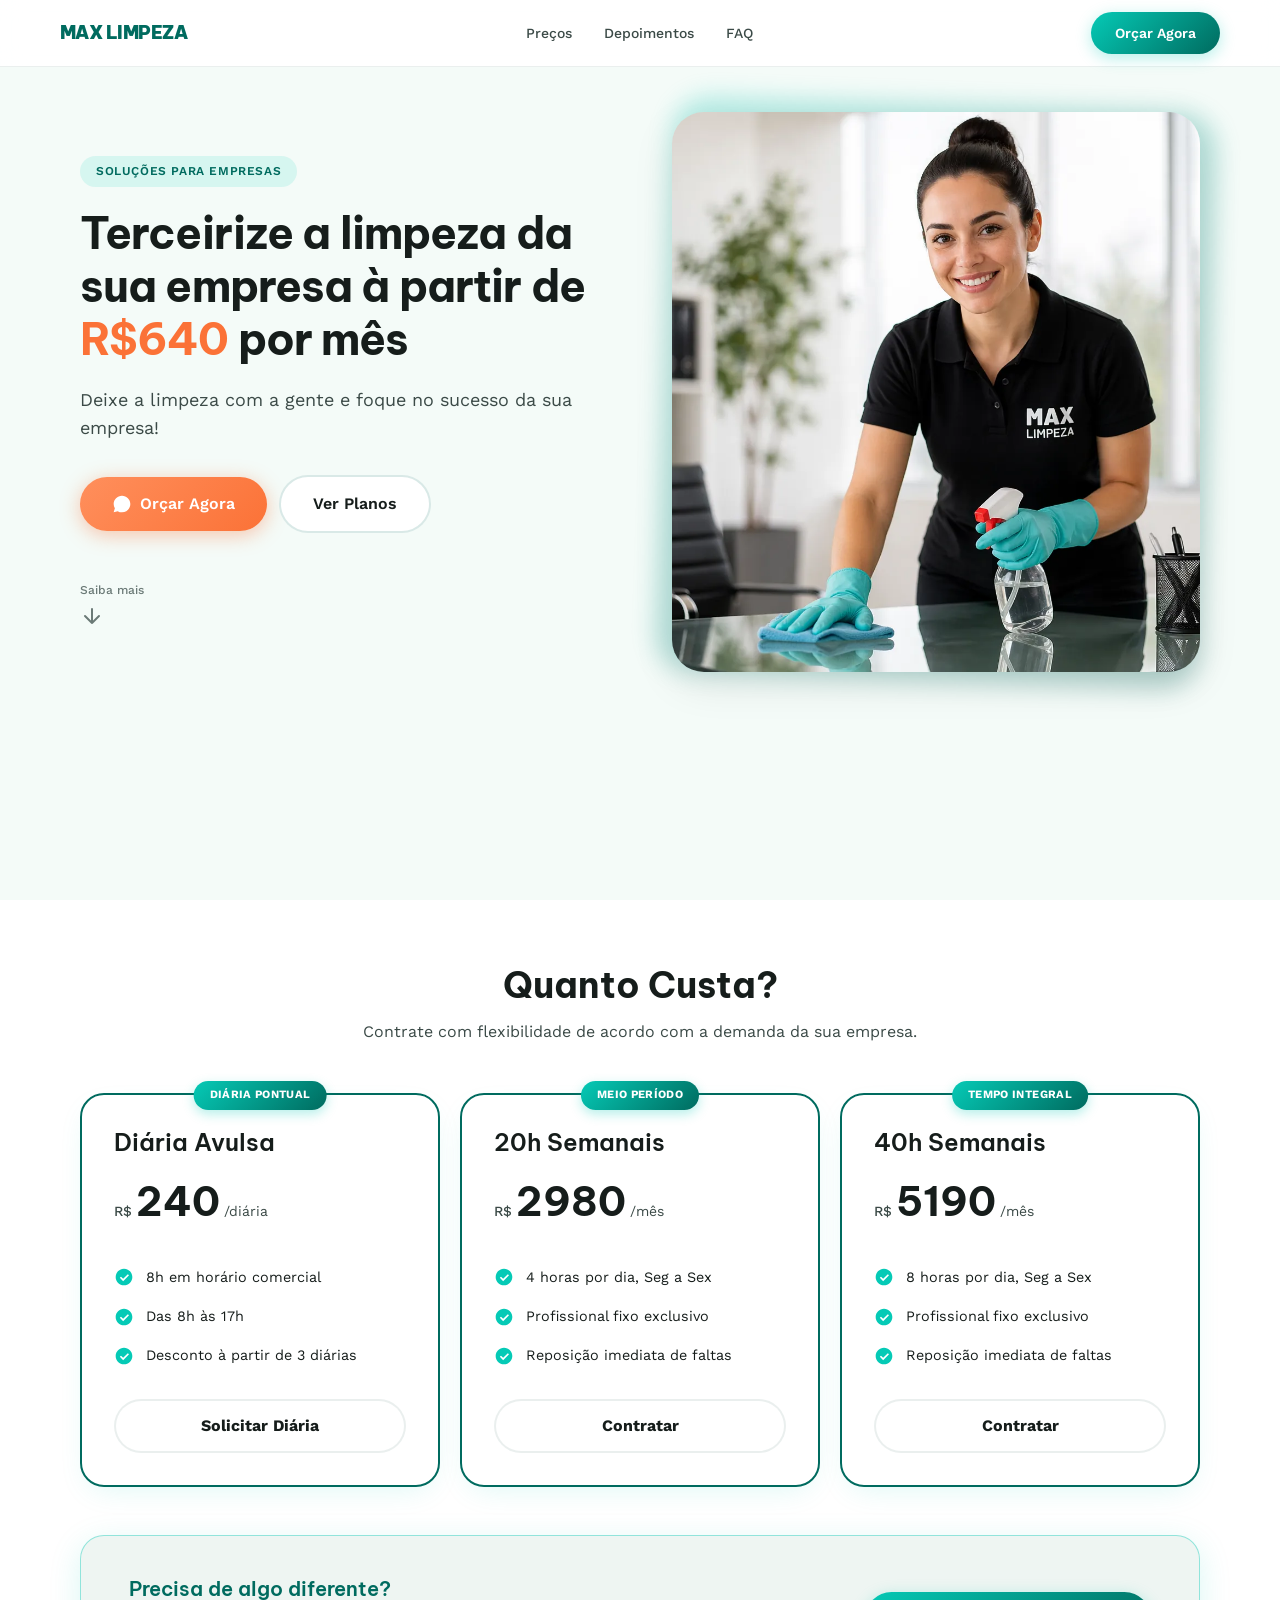
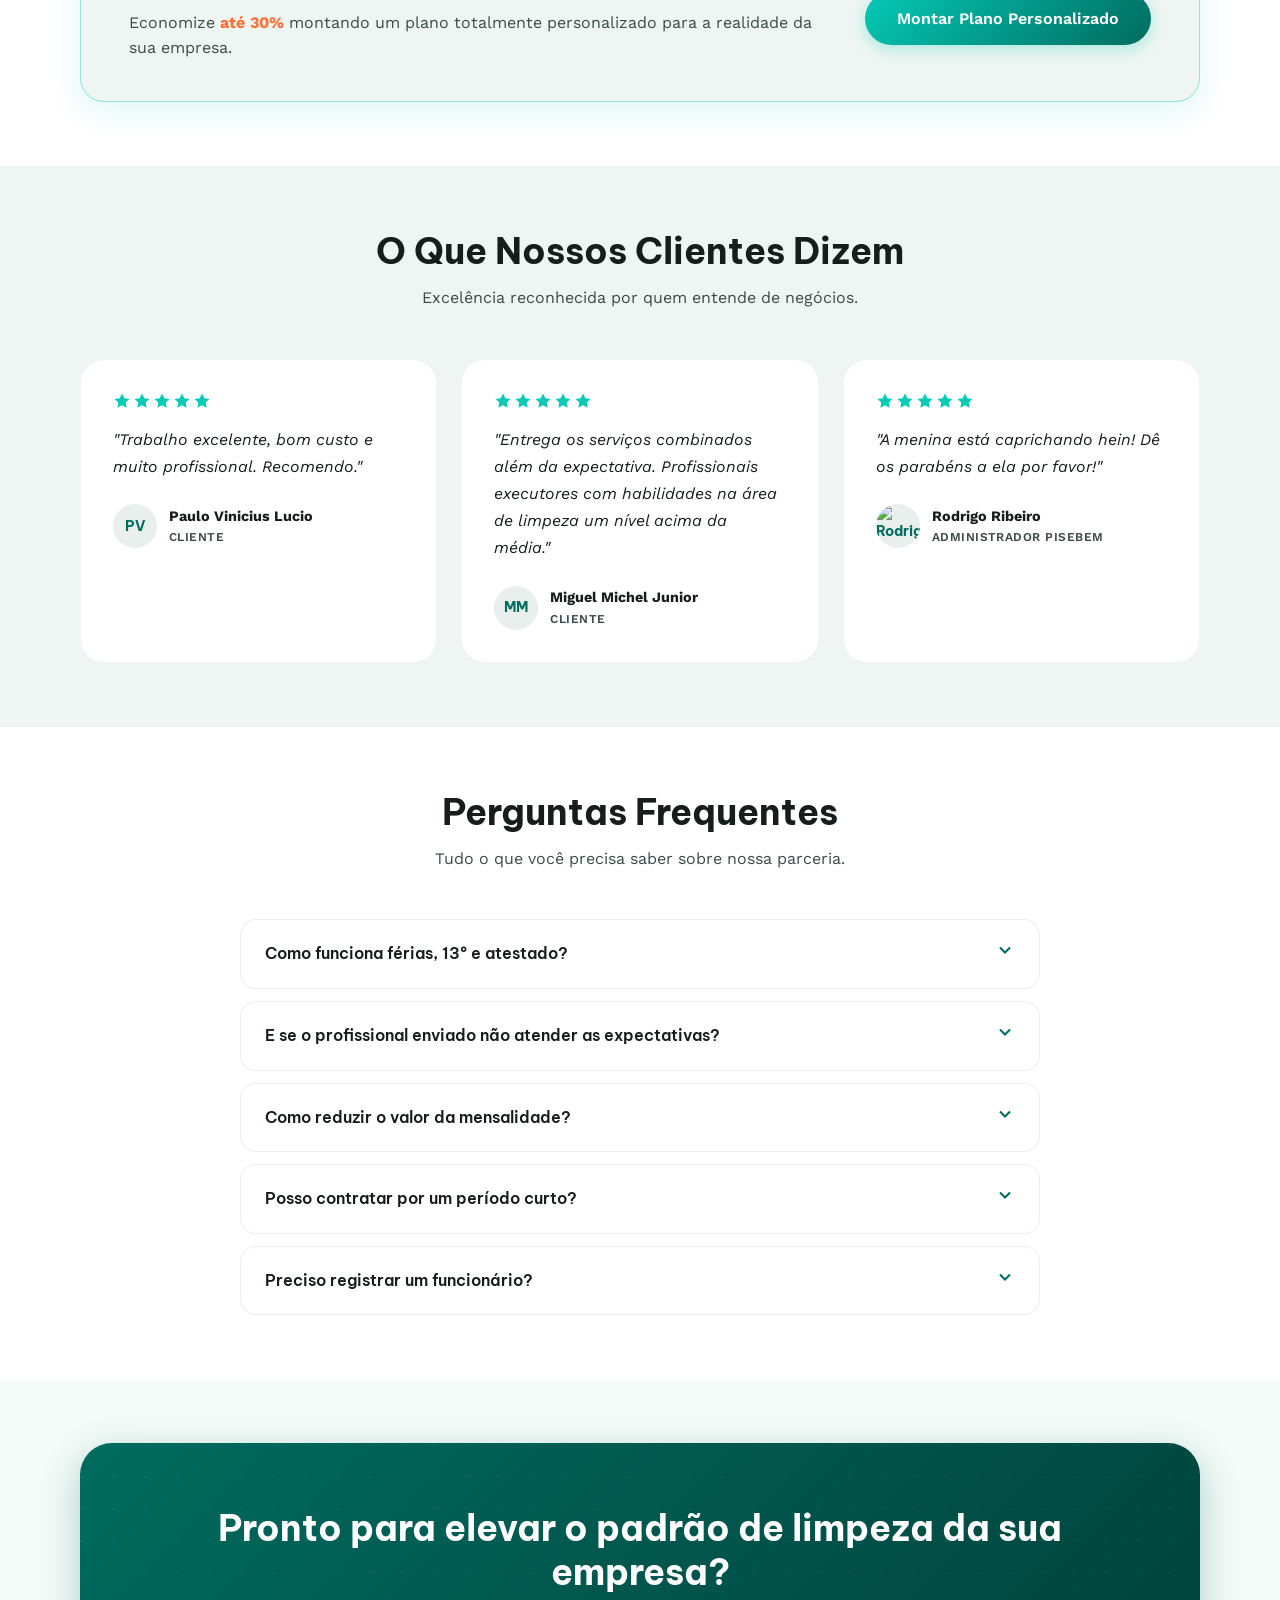
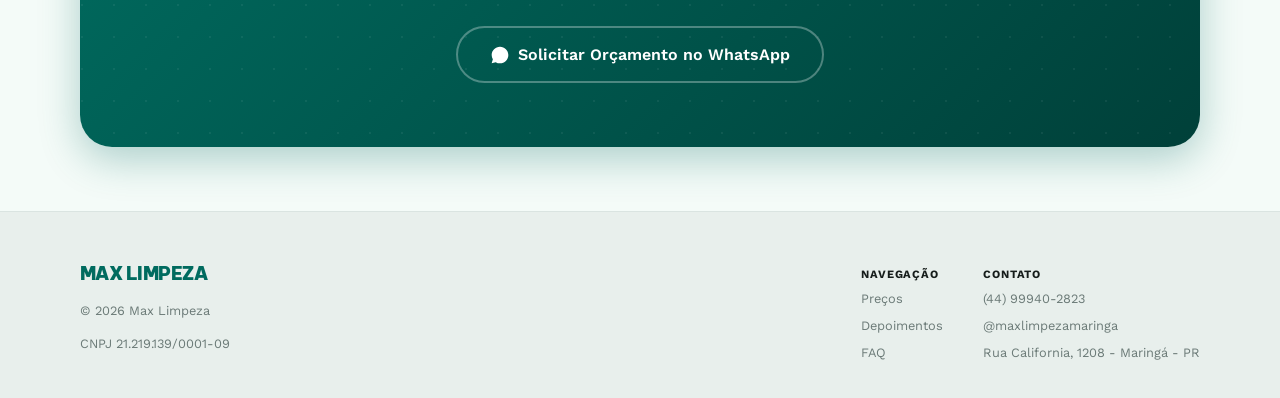
==== commit 72e61a34: "Update index.html" ====
--- a/index.html
+++ b/index.html
@@ -343,7 +343,8 @@
             <div class="footer-inner">
                 <div class="footer-brand">
                     <span class="logo" style="margin-bottom:0">Max Limpeza</span>
-                    <p>© 2026 Max Limpeza · CNPJ 21.219.139/0001-09</p>
+                    <p>© 2026 Max Limpeza</p>
+                    <p>CNPJ 21.219.139/0001-09</p>
                 </div>
                 <div class="footer-links">
                     <div class="footer-col">
@@ -376,4 +377,4 @@
     </script>
 </body>
 
-</html>+</html>
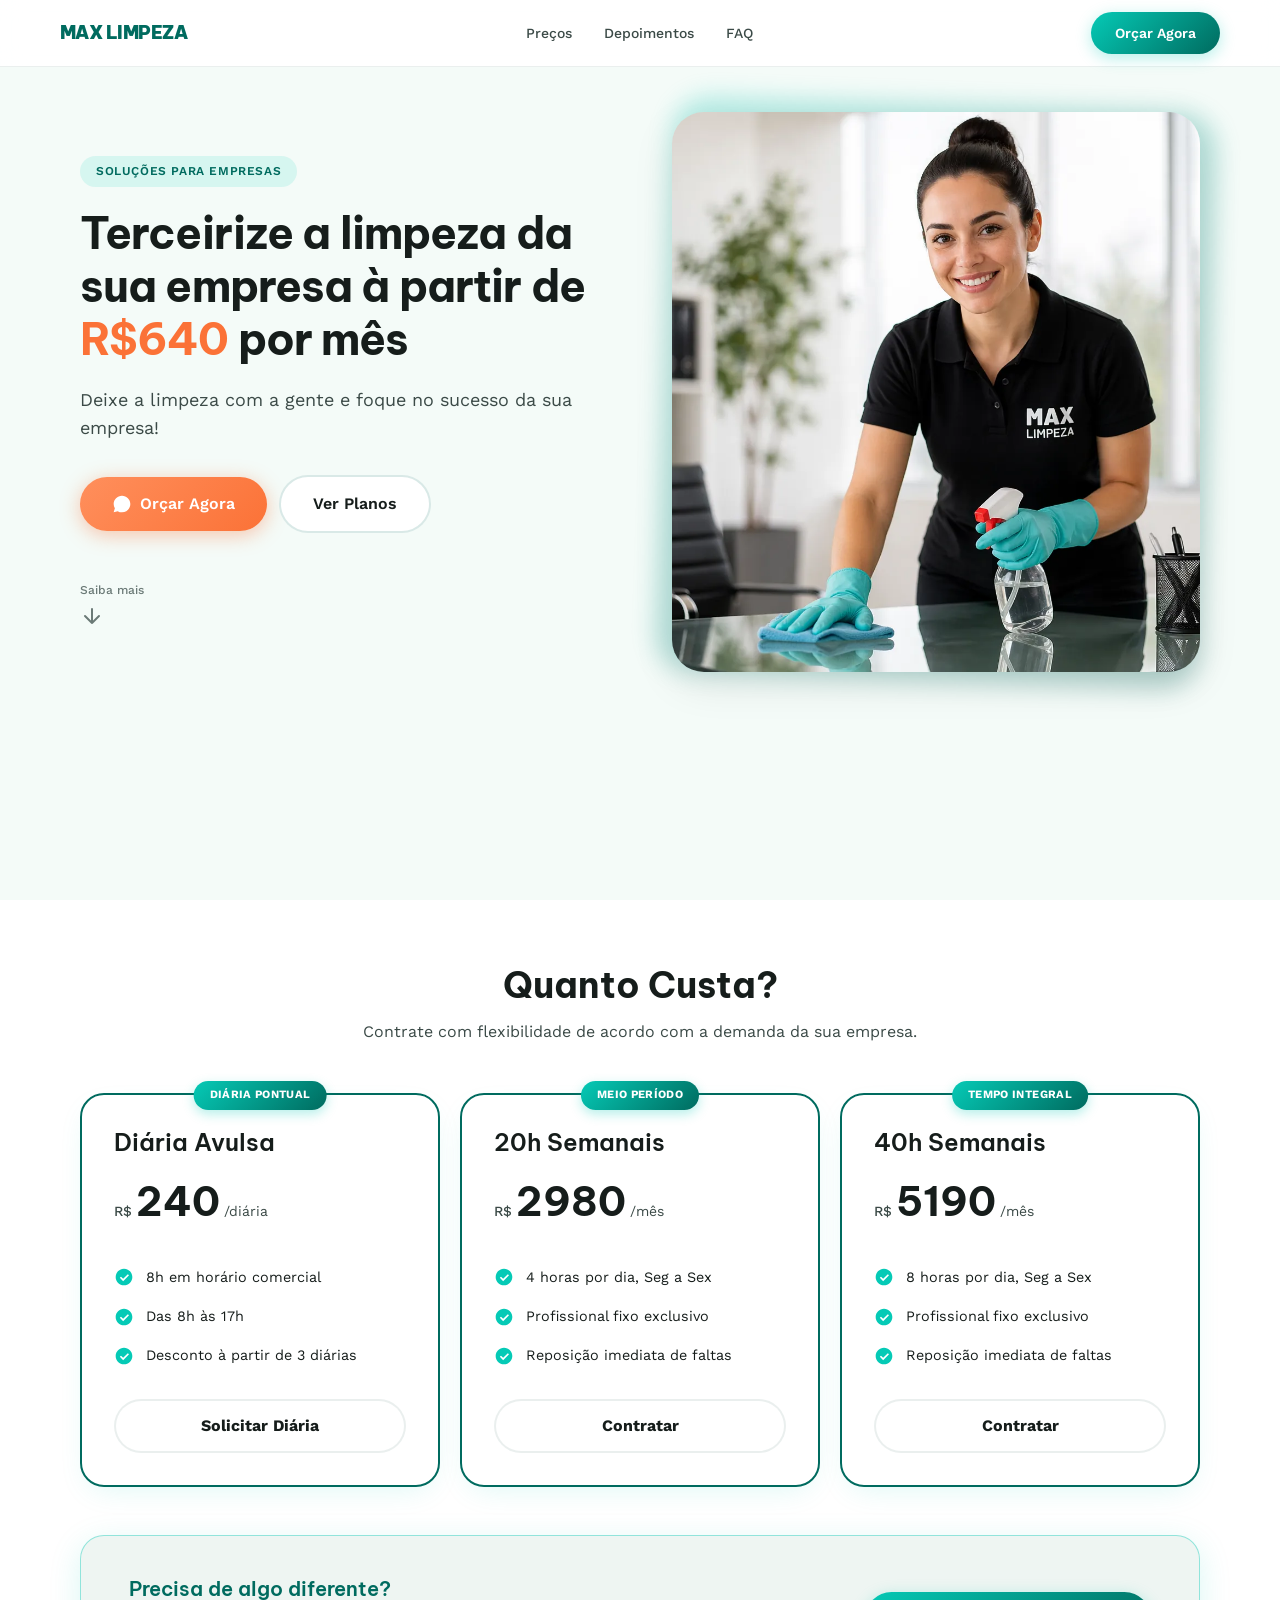
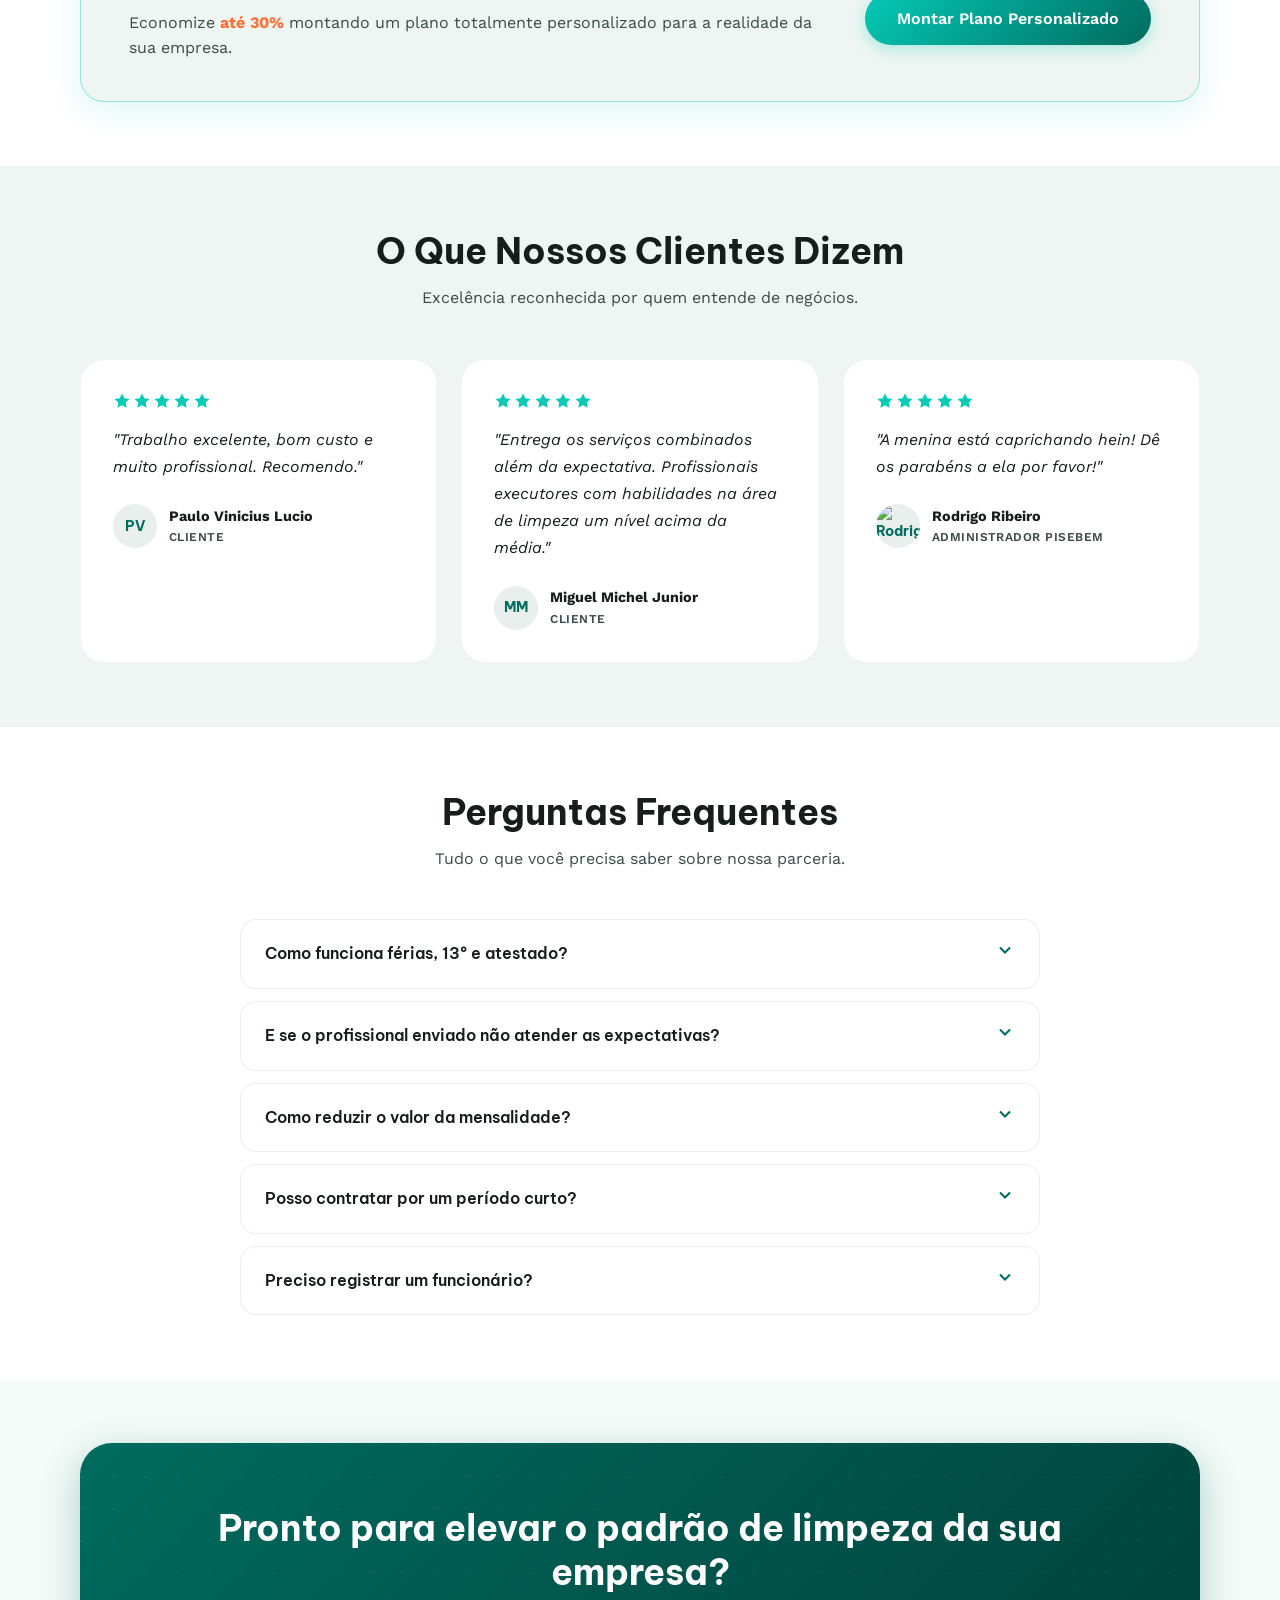
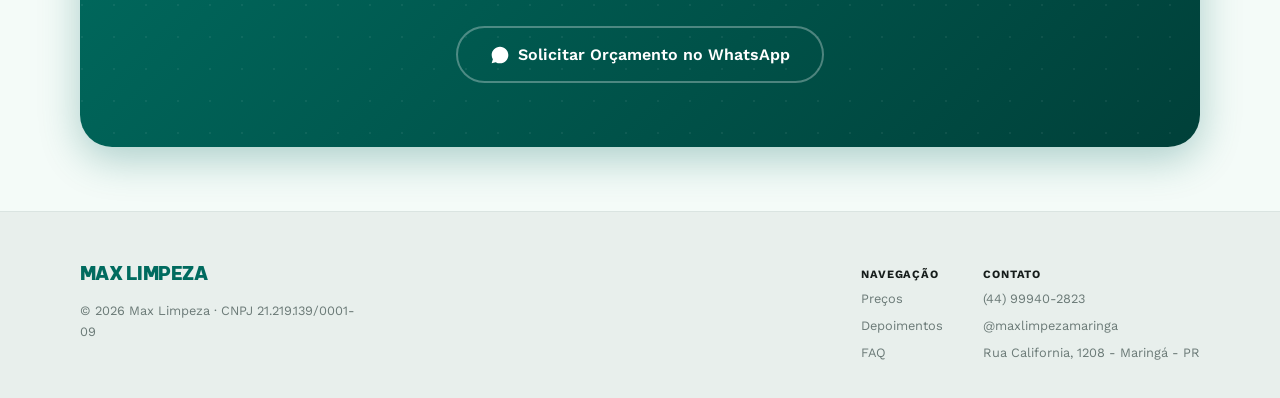
==== commit 1bf6ef2d: "Combine footer copyright and CNPJ into one line" ====
--- a/index.html
+++ b/index.html
@@ -343,8 +343,7 @@
             <div class="footer-inner">
                 <div class="footer-brand">
                     <span class="logo" style="margin-bottom:0">Max Limpeza</span>
-                    <p>© 2026 Max Limpeza</p>
-                    <p>CNPJ 21.219.139/0001-09</p>
+                    <p>© 2026 Max Limpeza · CNPJ 21.219.139/0001-09</p>
                 </div>
                 <div class="footer-links">
                     <div class="footer-col">
--- a/style.css
+++ b/style.css
@@ -59,9 +59,9 @@
 .btn{display:inline-flex;align-items:center;justify-content:center;gap:0.5rem;font-weight:600;font-size:1rem;border-radius:var(--radius-full);padding:0.875rem 2rem;transition:all .2s;white-space:nowrap}
 .btn:active{transform:scale(0.97)}
 .btn-primary{background:linear-gradient(135deg,var(--primary-container),var(--primary));color:var(--on-primary);box-shadow:0 4px 16px rgba(5,202,182,0.3)}
-.btn-primary:hover{background:linear-gradient(135deg,#0ce6d0,var(--primary));box-shadow:0 6px 24px rgba(5,202,182,0.45);transform:translateY(-2px)}
+.btn-primary:hover{background:linear-gradient(135deg,#0ce6d0,var(--primary));box-shadow:0 6px 24px rgba(5,202,182,0.45);transform:translateY(-2px);color:#fff}
 .btn-cta{background:linear-gradient(135deg,#ff8f5c,var(--secondary-container));color:#fff;box-shadow:0 4px 20px rgba(251,114,55,0.4)}
-.btn-cta:hover{background:linear-gradient(135deg,#ff9f75,var(--secondary-container));box-shadow:0 6px 24px rgba(251,114,55,0.55);transform:translateY(-2px)}
+.btn-cta:hover{background:linear-gradient(135deg,#ff9f75,var(--secondary-container));box-shadow:0 6px 24px rgba(251,114,55,0.55);transform:translateY(-2px);color:#fff}
 .btn-outline{background:#fff;border:2px solid rgba(0,107,95,0.15);color:var(--on-surface)}
 .btn-outline:hover{border-color:rgba(0,107,95,0.35);background:rgba(0,107,95,0.03)}
 .btn-sm{padding:0.625rem 1.5rem;font-size:0.875rem}
